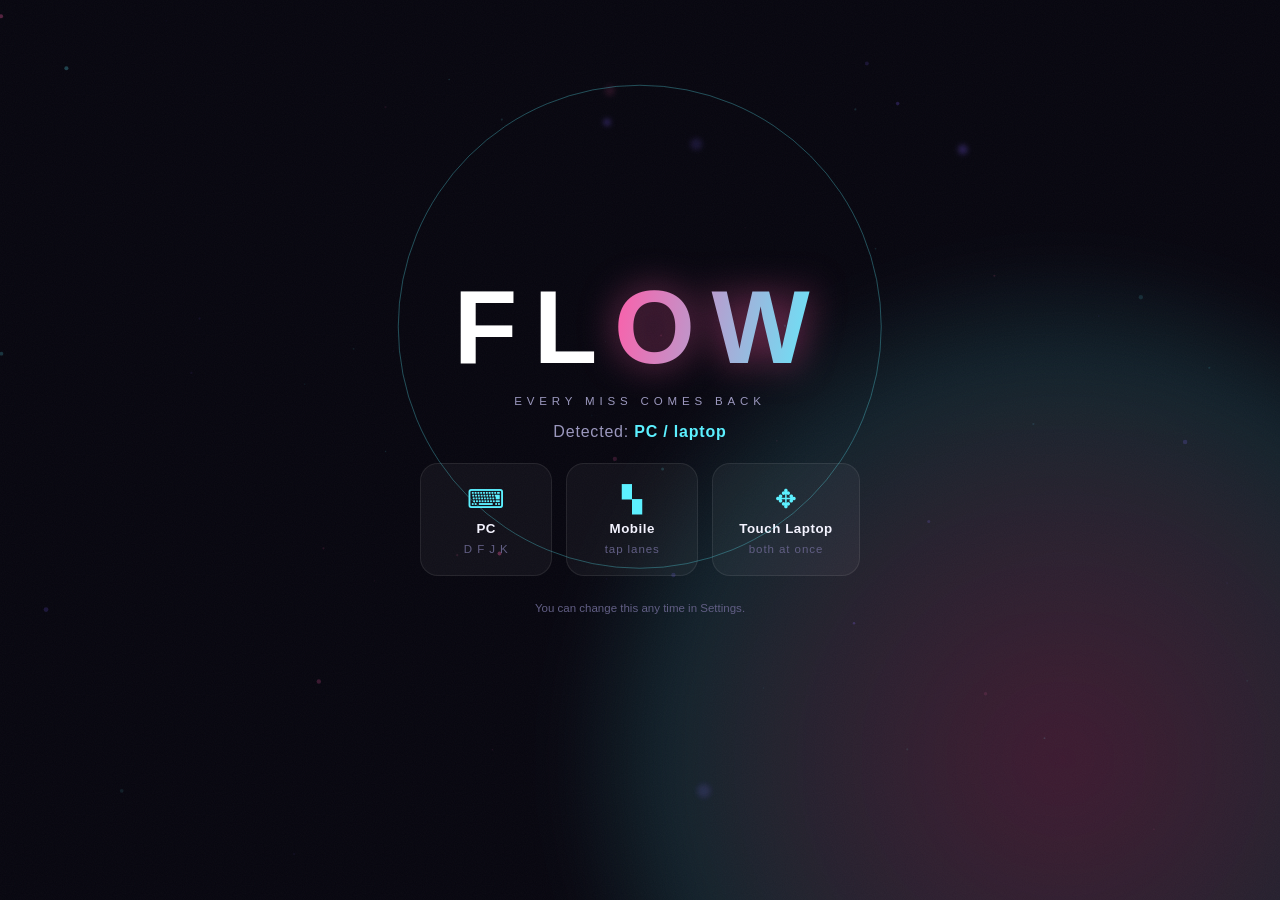
==== FLOW.html @ 6b7bfea8 "Single-file build, folder/batch import, embedded cover art Ship as one self-contained file (the actu" ====
<!doctype html>
<html lang="en">
<head>
<meta charset="UTF-8" />
<meta name="viewport" content="width=device-width, initial-scale=1, maximum-scale=1, user-scalable=no, viewport-fit=cover" />
<title>FLOW — Rhythm Reimagined</title>
<meta name="theme-color" content="#07060f" />
<style>
/* ============================================================
   FLOW — visual system
   Palette is driven by CSS vars so album art can retint the
   entire UI at runtime (see js/color.js applyPalette).
   ============================================================ */
:root{
  --bg: #07060f;
  --bg2: #0e0c1e;
  --p1: #7c5cff;   /* primary   */
  --p2: #ff5ca8;   /* secondary */
  --p3: #5cf0ff;   /* accent    */
  --text: #f4f3ff;
  --dim: #9b98be;
  --dimmer: #625f85;
  --card: rgba(255,255,255,.045);
  --line: rgba(255,255,255,.08);
  --miss: #ff5470;
  --safe-t: env(safe-area-inset-top, 0px);
  --safe-b: env(safe-area-inset-bottom, 0px);
  --safe-l: env(safe-area-inset-left, 0px);
  --safe-r: env(safe-area-inset-right, 0px);
}

*{ box-sizing:border-box; -webkit-tap-highlight-color:transparent; }
html,body{
  margin:0; height:100%; overflow:hidden; background:var(--bg); color:var(--text);
  font-family:-apple-system,BlinkMacSystemFont,"Segoe UI",Roboto,Inter,sans-serif;
  touch-action:none; user-select:none; -webkit-user-select:none;
}
button,select,input{ font-family:inherit; color:inherit; }
.hidden{ display:none !important; }

/* ---------- ambient FX layer (behind every menu screen) ---------- */
#fx-layer{ position:fixed; inset:0; z-index:0; pointer-events:none; overflow:hidden; }
#particle-canvas{ position:absolute; inset:0; width:100%; height:100%; }
.horizon-glow{
  position:absolute; right:-22vmax; bottom:-28vmax; width:78vmax; height:78vmax; border-radius:50%;
  background:radial-gradient(circle,
    color-mix(in srgb, var(--p2) 22%, transparent),
    color-mix(in srgb, var(--p3) 12%, transparent) 55%, transparent 72%);
  filter:blur(24px);
  animation:horizonBreathe 160s ease-in-out infinite alternate;
}
@keyframes horizonBreathe{
  0%{ transform:scale(1) translate(0,0); filter:blur(24px) hue-rotate(0deg); }
  100%{ transform:scale(1.12) translate(-4vmax,-3vmax); filter:blur(30px) hue-rotate(38deg); }
}
.grain{
  position:absolute; inset:0; opacity:.035; mix-blend-mode:overlay;
  background-image:url("data:image/svg+xml;utf8,<svg xmlns='http://www.w3.org/2000/svg' width='120' height='120'><filter id='n'><feTurbulence type='fractalNoise' baseFrequency='.9' numOctaves='3'/></filter><rect width='120' height='120' filter='url(%23n)'/></svg>");
}
body.in-game #fx-layer{ display:none; }

/* ---------- screens ---------- */
.screen{
  position:fixed; inset:0; display:none; flex-direction:column; z-index:1;
  padding:var(--safe-t) var(--safe-r) var(--safe-b) var(--safe-l);
}
.screen.active{ display:flex; animation:screenIn .5s cubic-bezier(.2,.9,.25,1); }
@keyframes screenIn{
  from{ opacity:0; transform:translateY(18px) scale(.985); filter:blur(6px); }
  to{ opacity:1; transform:none; filter:none; }
}

/* ---------- logo ---------- */
.logo-wrap{ position:relative; display:inline-block; }
.logo{
  font-size:clamp(3.4rem,13vw,6.5rem); margin:0; font-weight:900; letter-spacing:.16em;
  line-height:1;
}
.logo .logo-a{ color:#fff; }
.logo .logo-b{
  background:linear-gradient(100deg,var(--p2),var(--p3));
  -webkit-background-clip:text; background-clip:text; color:transparent;
  filter:drop-shadow(0 0 18px color-mix(in srgb, var(--p2) 55%, transparent));
}
.logo.tiny{ font-size:1.35rem; letter-spacing:.22em; }
.logo-pulse-ring{
  position:absolute; left:50%; top:50%; width:130%; aspect-ratio:1; translate:-50% -50%;
  border:1px solid color-mix(in srgb, var(--p3) 30%, transparent); border-radius:50%;
  animation:ringPulse 4.5s ease-out infinite;
}
@keyframes ringPulse{
  0%{ transform:scale(.55); opacity:0; }
  25%{ opacity:.55; }
  100%{ transform:scale(1.5); opacity:0; }
}

/* ---------- boot ---------- */
#screen-boot{ align-items:center; justify-content:center; text-align:center; }
.boot-content{ padding:24px; max-width:760px; }
.tagline{ color:var(--dim); letter-spacing:.42em; font-size:.72rem; text-transform:uppercase; margin-top:1rem; }
.eq-loader{ display:flex; gap:5px; justify-content:center; height:34px; align-items:flex-end; margin:2rem 0 .6rem; }
.eq-loader i{ width:4px; background:linear-gradient(180deg,var(--p3),var(--p1)); border-radius:2px; animation:eq 1s ease-in-out infinite; }
.eq-loader i:nth-child(1){ animation-delay:0s } .eq-loader i:nth-child(2){ animation-delay:.12s }
.eq-loader i:nth-child(3){ animation-delay:.24s } .eq-loader i:nth-child(4){ animation-delay:.36s }
.eq-loader i:nth-child(5){ animation-delay:.48s }
@keyframes eq{ 0%,100%{ height:8px; opacity:.5 } 50%{ height:32px; opacity:1 } }
.boot-detecting p{ color:var(--dimmer); font-size:.85rem; letter-spacing:.12em; }
.boot-guess-line{ color:var(--dim); letter-spacing:.05em; margin-bottom:1.4rem; }
.boot-guess-line strong{ color:var(--p3); }
.boot-choices{ display:flex; gap:14px; flex-wrap:wrap; justify-content:center; }
.choice-card{
  background:var(--card); border:1px solid var(--line); border-radius:18px; cursor:pointer;
  padding:20px 26px; min-width:132px; display:flex; flex-direction:column; align-items:center; gap:7px;
  transition:transform .22s cubic-bezier(.2,.9,.25,1), background .22s, box-shadow .22s, border-color .22s;
  animation:cardRise .5s backwards cubic-bezier(.2,.9,.25,1);
}
.choice-card:nth-child(2){ animation-delay:.07s } .choice-card:nth-child(3){ animation-delay:.14s }
@keyframes cardRise{ from{ opacity:0; transform:translateY(20px) } }
.choice-card:hover,.choice-card:active{
  transform:translateY(-6px); background:color-mix(in srgb, var(--p1) 16%, transparent);
  border-color:color-mix(in srgb, var(--p1) 45%, transparent);
  box-shadow:0 16px 40px color-mix(in srgb, var(--p1) 24%, transparent);
}
.choice-icon{ font-size:1.6rem; color:var(--p3); }
.choice-name{ font-weight:700; letter-spacing:.04em; }
.choice-card small{ color:var(--dimmer); font-size:.72rem; letter-spacing:.08em; }
.boot-hint{ color:var(--dimmer); font-size:.72rem; margin-top:1.6rem; }

/* ---------- menu ---------- */
#screen-menu{ overflow:hidden; }
.menu-disc{
  position:absolute; right:-12vmin; top:50%; translate:0 -50%;
  width:min(54vh,50vw); aspect-ratio:1; border-radius:50%; opacity:.14; pointer-events:none;
  background:conic-gradient(from 0deg, var(--p1), var(--p2), var(--p3), var(--p1));
  filter:blur(14px); animation:discSpin 46s linear infinite;
  mask:radial-gradient(circle, transparent 22%, #000 24%, #000 74%, transparent 76%);
  -webkit-mask:radial-gradient(circle, transparent 22%, #000 24%, #000 74%, transparent 76%);
  transition:background .9s ease;
}
.menu-disc-inner{
  position:absolute; inset:16%; border-radius:50%;
  border:1px solid rgba(255,255,255,.12);
  animation:discSpin 30s linear infinite reverse;
}
@keyframes discSpin{ to{ transform:rotate(360deg) } }
@media (max-width:720px){ .menu-disc{ opacity:.22; right:-24vmin; } }

.menu-header{ display:flex; align-items:center; justify-content:space-between; padding:18px 22px; }
.icon-btn{
  background:var(--card); border:1px solid var(--line); width:42px; height:42px; border-radius:50%;
  font-size:1rem; cursor:pointer; transition:transform .18s, background .18s;
}
.icon-btn:hover{ background:color-mix(in srgb, var(--p1) 20%, transparent); }
.icon-btn:active{ transform:scale(.9); }

.menu-body{ flex:1; display:flex; align-items:center; padding:0 22px; min-height:0; }
.mode-list{ display:flex; flex-direction:column; gap:2px; width:100%; max-width:420px; overflow-y:auto; max-height:100%; padding:6px 0; }
.mode-list::-webkit-scrollbar{ width:0 }

.mode-item{
  background:none; border:none; text-align:left; cursor:pointer; padding:9px 14px 9px 16px;
  border-radius:12px; position:relative; display:block; width:100%;
  transition:background .2s, transform .2s, padding-left .2s;
  animation:itemIn .5s backwards cubic-bezier(.2,.9,.25,1);
}
@keyframes itemIn{ from{ opacity:0; transform:translateX(-16px) } }
.mode-item::before{
  content:""; position:absolute; left:0; top:50%; translate:0 -50%; width:2px; height:0;
  background:linear-gradient(180deg,var(--p3),var(--p2)); border-radius:2px; transition:height .25s ease;
}
.mode-item .mi-name{
  display:block; font-size:1.12rem; font-weight:700; color:var(--dim); letter-spacing:.03em;
  transition:color .2s, text-shadow .2s;
}
.mode-item .mi-sub{
  display:block; font-size:.66rem; letter-spacing:.16em; color:var(--dimmer);
  text-transform:uppercase; margin-top:2px; font-variant-numeric:tabular-nums;
}
.mode-item:hover,.mode-item:focus-visible,.mode-item.focused{
  background:linear-gradient(90deg, color-mix(in srgb, var(--p1) 14%, transparent), transparent);
  padding-left:22px; outline:none;
}
.mode-item:hover::before,.mode-item.focused::before{ height:62%; }
.mode-item:hover .mi-name,.mode-item.focused .mi-name{
  color:#fff; text-shadow:0 0 20px color-mix(in srgb, var(--p2) 70%, transparent);
  animation:focusBreathe 3.4s ease-in-out infinite;
}
@keyframes focusBreathe{ 0%,100%{ opacity:1 } 50%{ opacity:.86 } }
.mode-item.group-gap{ margin-top:14px; }
.mode-item.locked{ opacity:.35; cursor:not-allowed; }
.mode-item .mi-tag{
  position:absolute; right:14px; top:50%; translate:0 -50%; font-size:.58rem; letter-spacing:.14em;
  padding:3px 8px; border-radius:20px; border:1px solid var(--line); color:var(--p3);
}

.menu-footer{ padding:0 22px 18px; display:flex; align-items:center; gap:12px; flex-wrap:wrap; }
.last-played{
  display:flex; align-items:center; gap:10px; background:var(--card); border:1px solid var(--line);
  border-radius:14px; padding:7px 10px; animation:cardRise .6s backwards;
}
.last-played img{ width:36px; height:36px; border-radius:8px; object-fit:cover; }
.lp-label{ font-size:.55rem; letter-spacing:.2em; color:var(--dimmer); }
.lp-title{ font-size:.82rem; font-weight:600; max-width:170px; overflow:hidden; text-overflow:ellipsis; white-space:nowrap; }
.lp-go{ background:none; border:none; color:var(--p3); font-size:1.1rem; cursor:pointer; padding:4px 6px; }
.badge{
  background:var(--card); border:1px solid var(--line); border-radius:20px;
  padding:5px 14px; font-size:.68rem; color:var(--dimmer); letter-spacing:.06em; margin-left:auto;
}

/* ---------- panels ---------- */
.panel-header{ display:flex; align-items:center; gap:14px; padding:20px 22px 8px; }
.panel-header h2{ margin:0; font-size:1.3rem; letter-spacing:.04em; }
.panel-desc{ margin:0 22px 14px; color:var(--dimmer); font-size:.8rem; max-width:640px; line-height:1.5; }
.back-btn{
  background:var(--card); border:1px solid var(--line); width:38px; height:38px; border-radius:50%;
  cursor:pointer; font-size:1rem; transition:transform .18s, background .18s;
}
.back-btn:hover{ background:color-mix(in srgb, var(--p1) 20%, transparent); }
.back-btn:active{ transform:scale(.9) }

.settings-list{ padding:0 22px 22px; display:flex; flex-direction:column; gap:10px; overflow-y:auto; }
.setting-row{
  display:flex; align-items:center; justify-content:space-between; gap:14px;
  background:var(--card); border:1px solid var(--line); padding:14px 16px; border-radius:14px;
}
.setting-row span{ display:flex; flex-direction:column; gap:3px; font-size:.92rem; }
.setting-row small{ color:var(--dimmer); font-size:.7rem; font-weight:400; }
.setting-row select{ background:#17152c; border:1px solid var(--line); border-radius:9px; padding:7px 10px; }
.setting-row input[type=checkbox]{ width:20px; height:20px; accent-color:var(--p1); flex-shrink:0; }
.setting-row input[type=range]{ accent-color:var(--p1); width:140px; }
.setting-row.diag{ color:var(--dimmer); font-size:.72rem; letter-spacing:.1em; justify-content:space-around; }

/* ---------- chapter / song grid ---------- */
.chapter-grid{
  flex:1; overflow-y:auto; padding:4px 22px 22px; display:grid; gap:14px;
  grid-template-columns:repeat(auto-fill,minmax(212px,1fr)); align-content:start;
}
.chapter-card{
  border-radius:18px; padding:16px; min-height:158px; cursor:pointer; position:relative; overflow:hidden;
  border:1px solid var(--line); display:flex; flex-direction:column; justify-content:flex-end;
  transition:transform .25s cubic-bezier(.2,.9,.25,1), box-shadow .25s;
  animation:cardRise .5s backwards cubic-bezier(.2,.9,.25,1); color:#fff;
}
.chapter-card::after{
  content:""; position:absolute; inset:0;
  background:linear-gradient(180deg, transparent 35%, rgba(0,0,0,.62));
}
.chapter-card > *{ position:relative; z-index:1; }
.chapter-card:hover,.chapter-card:active{ transform:translateY(-6px) scale(1.015); box-shadow:0 20px 46px rgba(0,0,0,.5); }
.chapter-card .cc-shine{
  position:absolute; inset:0; z-index:0; opacity:0;
  background:linear-gradient(115deg,transparent 40%,rgba(255,255,255,.22) 50%,transparent 60%);
  transition:opacity .3s; transform:translateX(-60%);
}
.chapter-card:hover .cc-shine{ opacity:1; animation:shine 1.1s ease forwards; }
@keyframes shine{ to{ transform:translateX(60%) } }
.cc-num{ position:absolute; top:14px; left:16px; font-size:.6rem; letter-spacing:.2em; opacity:.85; z-index:1; }
.cc-title{ font-weight:800; font-size:1.14rem; letter-spacing:.01em; }
.cc-meta{ font-size:.7rem; opacity:.85; letter-spacing:.1em; margin-top:3px; }
.cc-best{ font-size:.66rem; opacity:.9; margin-top:6px; letter-spacing:.08em; }
.cc-grade{
  position:absolute; top:12px; right:14px; z-index:1; font-weight:900; font-size:1.5rem;
  text-shadow:0 2px 14px rgba(0,0,0,.5);
}

/* ---------- narrative ---------- */
#screen-narrative{ align-items:center; justify-content:center; }
.narrative-wrap{ width:min(720px,92vw); display:flex; flex-direction:column; align-items:center; gap:22px; }
.narrative-art{ position:relative; width:150px; height:150px; animation:floatY 4s ease-in-out infinite; }
.na-core{
  position:absolute; inset:12%; border-radius:50%;
  background:radial-gradient(circle at 35% 30%, var(--p3), var(--p1) 55%, var(--p2));
  filter:blur(1px); box-shadow:0 0 60px color-mix(in srgb, var(--p1) 60%, transparent);
  animation:corePulse 3s ease-in-out infinite;
}
.na-ring{
  position:absolute; inset:0; border-radius:50%; border:1px solid color-mix(in srgb, var(--p3) 40%, transparent);
  animation:ringPulse 3.4s ease-out infinite;
}
@keyframes corePulse{ 0%,100%{ transform:scale(1) } 50%{ transform:scale(1.07) } }
@keyframes floatY{ 0%,100%{ transform:translateY(0) } 50%{ transform:translateY(-12px) } }
.narrative-box{ background:var(--card); border:1px solid var(--line); border-radius:20px; padding:24px; width:100%; backdrop-filter:blur(8px); }
.narrative-speaker{ font-weight:700; color:var(--p3); margin-bottom:8px; letter-spacing:.16em; font-size:.72rem; text-transform:uppercase; }
.narrative-text{ min-height:74px; line-height:1.65; margin:0 0 16px; font-size:1.02rem; }
.narrative-text .caret{ display:inline-block; width:2px; height:1em; background:var(--p3); vertical-align:-2px; animation:blink .8s steps(1) infinite; }
@keyframes blink{ 50%{ opacity:0 } }

/* ---------- buttons ---------- */
.primary-btn{
  background:linear-gradient(115deg,var(--p1),var(--p2)); border:none; color:#fff;
  padding:13px 24px; border-radius:13px; font-weight:700; cursor:pointer; letter-spacing:.03em;
  transition:transform .16s, box-shadow .16s, filter .16s; position:relative; overflow:hidden;
}
.primary-btn:hover{ box-shadow:0 10px 30px color-mix(in srgb, var(--p1) 40%, transparent); filter:brightness(1.08); }
.primary-btn:active{ transform:scale(.96) }
.primary-btn.small{ padding:9px 16px; font-size:.85rem }
.ghost-btn{
  background:transparent; border:1px solid var(--line); padding:13px 24px; border-radius:13px; cursor:pointer;
  transition:background .16s, transform .16s;
}
.ghost-btn:hover{ background:var(--card) }
.ghost-btn:active{ transform:scale(.96) }

/* ---------- library ---------- */
.library-toolbar{ display:flex; gap:10px; padding:0 22px 14px; }
.search-wrap{ flex:1; position:relative; display:flex; align-items:center; }
.search-icon{ position:absolute; left:14px; color:var(--dimmer); font-size:1.05rem; }
#library-search{
  width:100%; background:var(--card); border:1px solid var(--line); border-radius:13px;
  padding:12px 14px 12px 38px; font-size:.95rem; transition:border-color .2s, background .2s;
}
#library-search:focus{ outline:none; border-color:color-mix(in srgb, var(--p1) 55%, transparent); background:rgba(255,255,255,.07); }
.library-empty{ text-align:center; color:var(--dimmer); padding:36px 30px; max-width:460px; margin:0 auto; font-size:.88rem; line-height:1.6; }
.empty-art{
  width:86px; height:86px; margin:0 auto 18px; border-radius:20px;
  background:conic-gradient(from 0deg,var(--p1),var(--p2),var(--p3),var(--p1));
  animation:discSpin 20s linear infinite; opacity:.5;
  mask:radial-gradient(circle,transparent 26%,#000 28%);
  -webkit-mask:radial-gradient(circle,transparent 26%,#000 28%);
}
.streaming-link{
  background:none; border:none; color:var(--dimmer); font-size:.72rem; letter-spacing:.06em;
  text-decoration:underline; text-underline-offset:3px; cursor:pointer; padding:2px 22px 12px; text-align:left;
  align-self:flex-start;
}
.streaming-link:hover{ color:var(--p3); }
.library-list{ flex:1; overflow-y:auto; padding:0 22px 22px; display:flex; flex-direction:column; gap:9px; }
.track-row{
  display:flex; align-items:center; gap:13px; background:var(--card); border:1px solid var(--line);
  border-radius:15px; padding:10px; cursor:pointer; position:relative; overflow:hidden;
  transition:transform .18s, background .18s, border-color .18s;
  animation:itemIn .4s backwards;
}
.track-row::before{
  content:""; position:absolute; left:0; top:0; bottom:0; width:3px;
  background:var(--row-accent,var(--p1)); opacity:0; transition:opacity .2s;
}
.track-row:hover{ transform:translateX(5px); background:rgba(255,255,255,.07); }
.track-row:hover::before{ opacity:1 }
.track-art{ width:54px; height:54px; border-radius:11px; object-fit:cover; background:#1a1830; flex-shrink:0; }
.track-meta{ flex:1; min-width:0 }
.track-title{ font-weight:600; white-space:nowrap; overflow:hidden; text-overflow:ellipsis }
.track-artist{ color:var(--dim); font-size:.82rem; white-space:nowrap; overflow:hidden; text-overflow:ellipsis }
.track-tags{ display:flex; gap:5px; margin-top:3px }
.track-tag{ font-size:.58rem; letter-spacing:.1em; color:var(--dimmer); border:1px solid var(--line); border-radius:20px; padding:1px 7px }
.track-del{ background:none; border:none; color:var(--miss); font-size:1rem; cursor:pointer; padding:9px; opacity:.6 }
.track-del:hover{ opacity:1 }
.hidden-input{ display:none }

/* ---------- modal ---------- */
.modal{
  position:fixed; inset:0; background:rgba(4,3,10,.72); backdrop-filter:blur(8px);
  display:flex; align-items:center; justify-content:center; z-index:60; padding:16px;
  animation:fadeIn .25s ease;
}
@keyframes fadeIn{ from{ opacity:0 } }
.modal.hidden{ display:none }
.modal-card{
  background:var(--bg2); border:1px solid var(--line); border-radius:22px; padding:24px;
  width:min(460px,94vw); max-height:88vh; overflow-y:auto;
  animation:modalIn .32s cubic-bezier(.2,.9,.25,1);
}
@keyframes modalIn{ from{ opacity:0; transform:translateY(24px) scale(.96) } }
.modal-card h3{ margin:0 0 16px; letter-spacing:.02em }
.modal-note{ color:var(--dim); font-size:.86rem; line-height:1.6 }
.modal-list{ font-size:.83rem; color:var(--dim); line-height:1.7; padding-left:1.1em }
.modal-list b{ color:var(--p3) }
code{ background:rgba(255,255,255,.08); padding:1px 6px; border-radius:5px; font-size:.85em }
.upload-row{
  width:100%; text-align:left; background:var(--card); border:1px solid var(--line);
  padding:14px; border-radius:12px; margin-bottom:9px; cursor:pointer; display:flex; gap:11px; align-items:center;
  transition:background .18s, border-color .18s;
}
.upload-row:hover{ background:rgba(255,255,255,.07); border-color:color-mix(in srgb, var(--p1) 40%, transparent) }
.upload-row b{ font-size:1.1rem }
.upload-row span{ font-size:.88rem; overflow:hidden; text-overflow:ellipsis; white-space:nowrap }
.art-preview-wrap{ text-align:center; margin-bottom:12px }
.art-preview-wrap img{ width:110px; height:110px; object-fit:cover; border-radius:16px; box-shadow:0 12px 34px rgba(0,0,0,.5) }
.art-swatches{ display:flex; gap:6px; justify-content:center; margin-top:9px }
.art-swatches i{ width:26px; height:8px; border-radius:5px; animation:cardRise .4s backwards }
.field{ display:block; margin-bottom:11px }
.field span{ display:block; font-size:.72rem; color:var(--dimmer); margin-bottom:5px; letter-spacing:.1em; text-transform:uppercase }
.field input{ width:100%; background:var(--card); border:1px solid var(--line); padding:11px 13px; border-radius:11px }
.field input:focus{ outline:none; border-color:color-mix(in srgb, var(--p1) 55%, transparent) }
.modal-actions{ display:flex; gap:10px; justify-content:flex-end; margin-top:16px }
.modal-actions.vertical{ flex-direction:column }
.modal-actions.center{ justify-content:center }

/* ---------- game ---------- */
#screen-game{ padding:0; background:#000 }
#game-canvas{ position:absolute; inset:0; width:100%; height:100%; display:block }
#game-vignette{ position:absolute; inset:0; pointer-events:none; box-shadow:inset 0 0 190px rgba(0,0,0,.8) }
.game-flash{
  position:absolute; inset:0; pointer-events:none; opacity:0; z-index:3;
  background:radial-gradient(ellipse at 50% 96%, var(--flash-color,#fff), transparent 46%);
}
.game-flash.fire{ animation:flashFire .3s ease-out }
@keyframes flashFire{ 0%{ opacity:.28 } 100%{ opacity:0 } }

.hud-top{
  position:absolute; top:calc(var(--safe-t) + 12px); left:0; right:0; z-index:6;
  display:flex; align-items:flex-start; justify-content:space-between; padding:0 16px; pointer-events:none;
}
.hud-top .icon-btn{ pointer-events:auto }
.hud-left{ display:flex; flex-direction:column; gap:5px }
#hud-score{
  font-size:1.75rem; font-weight:800; font-variant-numeric:tabular-nums; line-height:1;
  text-shadow:0 0 22px color-mix(in srgb, var(--p1) 80%, transparent);
}
#hud-score.bump{ animation:scoreBump .22s ease-out }
@keyframes scoreBump{ 0%{ transform:scale(1.16) } 100%{ transform:scale(1) } }
.mode-chip{
  font-size:.56rem; letter-spacing:.18em; color:var(--p3); text-transform:uppercase;
  border:1px solid color-mix(in srgb, var(--p3) 35%, transparent); border-radius:20px; padding:2px 9px; align-self:flex-start;
}
.album-corner{
  display:flex; align-items:center; gap:9px; background:rgba(0,0,0,.4); border-radius:14px;
  padding:6px 11px; backdrop-filter:blur(6px); border:1px solid var(--line); pointer-events:none;
}
.album-corner img{ width:36px; height:36px; border-radius:9px; object-fit:cover }
.album-corner-text{ font-size:.7rem; line-height:1.25; max-width:130px }
#album-corner-title{ font-weight:700; white-space:nowrap; overflow:hidden; text-overflow:ellipsis }
#album-corner-artist{ color:var(--dim); white-space:nowrap; overflow:hidden; text-overflow:ellipsis }

.hud-combo-wrap{ position:absolute; left:0; right:0; top:16%; display:flex; justify-content:center; z-index:5; pointer-events:none }
.hud-combo{ text-align:center; line-height:1; --combo-scale:1 }
.hud-combo b{
  display:block; font-weight:900; font-variant-numeric:tabular-nums;
  font-size:calc(3.2rem * var(--combo-scale));
  background:linear-gradient(180deg,#fff,var(--p2)); -webkit-background-clip:text; background-clip:text; color:transparent;
  filter:drop-shadow(0 0 calc(22px * var(--combo-scale)) color-mix(in srgb, var(--p2) 70%, transparent));
  transition:font-size .35s cubic-bezier(.2,.9,.25,1);
}
.hud-combo small{ display:block; margin-top:6px; font-size:.6rem; letter-spacing:.42em; color:var(--dim) }
/* every increment punches, not just milestones */
.hud-combo.pulse b{ animation:comboPulse .2s cubic-bezier(.16,1.02,.3,1) }
@keyframes comboPulse{ 0%{ transform:scale(1.32) } 55%{ transform:scale(.95) } 100%{ transform:scale(1) } }
.hud-combo.milestone b{ animation:comboMile .75s cubic-bezier(.16,1.02,.3,1) }
@keyframes comboMile{
  0%{ transform:scale(2.1); filter:drop-shadow(0 0 70px var(--p3)) }
  40%{ transform:scale(.94) }
  100%{ transform:scale(1) }
}

.flow-rail{ position:absolute; left:16px; top:calc(var(--safe-t) + 72px); z-index:6; display:flex; flex-direction:column; gap:6px; pointer-events:none }
.flow-meter{
  width:120px; height:9px; background:rgba(255,255,255,.09); border-radius:8px; overflow:hidden;
  border:1px solid var(--line); position:relative;
}
.flow-fill{
  height:100%; width:0%; background:linear-gradient(90deg,var(--p3),var(--p2)); position:relative;
  transition:width .42s cubic-bezier(.2,.9,.25,1);   /* fills smoothly, never snaps */
}
.flow-fill::after{
  content:""; position:absolute; right:0; top:0; bottom:0; width:8px;
  background:#fff; opacity:.55; filter:blur(3px);
}
.flow-meter.near{ animation:flowNear 1.6s ease-in-out infinite }
@keyframes flowNear{ 0%,100%{ box-shadow:0 0 6px color-mix(in srgb,var(--p3) 55%,transparent) } 50%{ box-shadow:0 0 18px var(--p3) } }
.flow-meter.maxed{ animation:flowGlow .9s ease-in-out infinite }
@keyframes flowGlow{ 0%,100%{ box-shadow:0 0 16px var(--p3) } 50%{ box-shadow:0 0 34px var(--p2), 0 0 60px var(--p3) } }
.flow-label{ font-size:.52rem; letter-spacing:.34em; color:var(--dimmer) }
.echo-debt{ font-size:.6rem; letter-spacing:.16em; color:var(--miss); animation:echoWarn 1.4s ease-in-out infinite }
@keyframes echoWarn{ 0%,100%{ opacity:.6 } 50%{ opacity:1 } }
.echo-debt.bump{ animation:echoBump .42s cubic-bezier(.16,1.02,.3,1) }
@keyframes echoBump{
  0%{ transform:scale(1.7); color:#fff; text-shadow:0 0 20px var(--miss) }
  100%{ transform:scale(1); color:var(--miss) }
}

.ghost-hud{
  position:absolute; right:16px; top:calc(var(--safe-t) + 76px); z-index:6; text-align:right;
  font-size:.62rem; letter-spacing:.2em; color:rgba(255,255,255,.45); pointer-events:none;
}
.ghost-hud b{ display:block; font-size:1.05rem; letter-spacing:0; font-variant-numeric:tabular-nums }
.ghost-delta{ font-size:.7rem; letter-spacing:0; margin-top:2px }
.ghost-delta.ahead{ color:#5cff9d } .ghost-delta.behind{ color:var(--miss) }

/* lyrics — right side */
.lyrics-panel{
  position:absolute; top:0; right:0; bottom:0; width:min(320px,32vw); z-index:4;
  padding:0 20px 0 26px; overflow:hidden; display:flex; align-items:center; pointer-events:none;
  background:linear-gradient(90deg,transparent,rgba(5,4,14,.6) 34%);
  mask:linear-gradient(180deg,transparent,#000 18%,#000 82%,transparent);
  -webkit-mask:linear-gradient(180deg,transparent,#000 18%,#000 82%,transparent);
}
.lyrics-scroll{ display:flex; flex-direction:column; gap:15px; width:100%; transition:transform .45s cubic-bezier(.2,.9,.25,1) }
.lyric-line{ color:var(--dimmer); font-size:.92rem; line-height:1.42; text-align:right; opacity:.42; transition:all .35s cubic-bezier(.2,.9,.25,1); transform-origin:right center }
.lyric-line.active{
  color:#fff; opacity:1; font-weight:700; font-size:1.16rem; transform:scale(1.02);
  text-shadow:0 0 22px color-mix(in srgb, var(--p1) 75%, transparent);
}
.lyric-line.near{ opacity:.7 }

.touch-lanes{ position:absolute; left:0; right:0; bottom:0; height:30%; display:flex; z-index:7; padding-bottom:var(--safe-b) }
.touch-lane{ flex:1; position:relative; border-top:1px solid rgba(255,255,255,.05) }
.touch-lane::after{
  content:attr(data-key); position:absolute; bottom:14px; left:50%; translate:-50% 0;
  color:rgba(255,255,255,.22); font-size:.72rem; font-weight:800; letter-spacing:.1em;
}
.touch-lane::before{
  content:""; position:absolute; inset:0; opacity:0;
  background:linear-gradient(0deg, color-mix(in srgb, var(--p1) 32%, transparent), transparent 70%);
  transition:opacity .12s;
}
.touch-lane.pressed::before{ opacity:1 }

/* ---- judgement: reads instantly, tier-coded, punches hard ---- */
.judgement-pop{
  position:absolute; left:50%; top:37%; translate:-50% -50%; z-index:6;
  font-size:2.2rem; font-weight:900; letter-spacing:.2em; opacity:0; pointer-events:none;
  white-space:nowrap;
}
.judgement-pop.show{ animation:judgePop .46s cubic-bezier(.16,1.02,.3,1) }
@keyframes judgePop{
  0%{ opacity:0; transform:translate(-50%,-50%) scale(.4) }
  12%{ opacity:1; transform:translate(-50%,-50%) scale(1.35) }
  26%{ transform:translate(-50%,-50%) scale(.96) }
  38%{ opacity:1; transform:translate(-50%,-50%) scale(1) }
  100%{ opacity:0; transform:translate(-50%,-92%) scale(1.02) }
}
.j-perfect{
  background:linear-gradient(96deg,#ffd75c,#ff5ca8 60%,#ffb35c);
  -webkit-background-clip:text; background-clip:text; color:transparent;
  filter:drop-shadow(0 0 26px rgba(255,150,190,.95)) drop-shadow(0 0 46px rgba(255,215,92,.55));
}
.j-great{ color:#7cff5c; text-shadow:0 0 22px #7cff5c, 0 0 44px rgba(124,255,92,.5) }
.j-good{ color:#5aa9ff; text-shadow:0 0 22px #5aa9ff, 0 0 44px rgba(90,169,255,.45) }
.j-miss{ color:#c9c3d6; text-shadow:0 0 18px var(--miss), 0 0 36px rgba(255,84,112,.5) }
.j-echo{ color:#c08bff; text-shadow:0 0 26px #c08bff, 0 0 48px rgba(192,139,255,.5) }

/* lane-anchored judgement — pops at the tile, not just screen centre */
.judge-float{ position:absolute; inset:0; z-index:6; pointer-events:none; overflow:hidden }
.judge-float b{
  position:absolute; font-size:1rem; font-weight:900; letter-spacing:.14em; opacity:0;
  translate:-50% -50%; white-space:nowrap;
}
.judge-float b.fire{ animation:floatJudge .62s cubic-bezier(.16,1.02,.3,1) }
@keyframes floatJudge{
  0%{ opacity:0; transform:scale(.5) translateY(0) }
  14%{ opacity:1; transform:scale(1.18) translateY(-6px) }
  30%{ transform:scale(1) translateY(-14px) }
  100%{ opacity:0; transform:scale(.95) translateY(-64px) }
}

/* ---- combo streak edge wash ---- */
.combo-wash{
  position:absolute; inset:0; z-index:2; pointer-events:none; opacity:0;
  transition:opacity .5s ease;
  background:
    linear-gradient(90deg, var(--wash,#7c5cff) 0%, transparent 22%),
    linear-gradient(270deg, var(--wash,#7c5cff) 0%, transparent 22%),
    linear-gradient(0deg, var(--wash,#7c5cff) 0%, transparent 26%);
  mix-blend-mode:screen;
}
.combo-wash.surge{ animation:washSurge .8s ease-out }
@keyframes washSurge{ 0%{ filter:brightness(3) } 100%{ filter:brightness(1) } }

.event-banner{
  position:absolute; left:50%; top:61%; translate:-50% -50%; z-index:8; opacity:0; pointer-events:none;
  font-size:1.35rem; font-weight:900; letter-spacing:.32em; text-align:center; white-space:nowrap;
}
.event-banner small{ display:block; font-size:.58rem; letter-spacing:.28em; margin-top:8px; opacity:.8; font-weight:600 }
.event-banner.show{ animation:bannerIn 2.1s cubic-bezier(.2,.9,.25,1) }
@keyframes bannerIn{
  0%{ opacity:0; transform:translate(-50%,-50%) scale(.8); filter:blur(10px) }
  14%{ opacity:1; transform:translate(-50%,-50%) scale(1); filter:blur(0) }
  76%{ opacity:1 }
  100%{ opacity:0; transform:translate(-50%,-58%) scale(1.03) }
}

/* ---------- results ---------- */
#screen-results{ align-items:center; justify-content:center; overflow-y:auto }
.results-wrap{ text-align:center; width:min(430px,92vw); padding:26px 0 }
.results-sub{ font-size:.6rem; letter-spacing:.34em; color:var(--dimmer); text-transform:uppercase }
#results-title{ margin:6px 0 0; font-size:1.35rem; letter-spacing:.02em }
.results-grade-wrap{ position:relative; height:132px; display:flex; align-items:center; justify-content:center; margin:4px 0 }
.grade-burst{
  position:absolute; width:150px; height:150px; border-radius:50%;
  background:radial-gradient(circle, color-mix(in srgb, var(--p1) 45%, transparent), transparent 66%);
  animation:burst 1.2s cubic-bezier(.2,.9,.25,1);
}
@keyframes burst{ 0%{ transform:scale(.2); opacity:0 } 40%{ opacity:1 } 100%{ transform:scale(1.5); opacity:.25 } }
.results-grade{
  font-size:5.6rem; font-weight:900; line-height:1; position:relative;
  background:linear-gradient(140deg,var(--p3),var(--p2)); -webkit-background-clip:text; background-clip:text; color:transparent;
  animation:gradeIn .8s cubic-bezier(.2,.9,.25,1);
  filter:drop-shadow(0 0 30px color-mix(in srgb, var(--p2) 45%, transparent));
}
@keyframes gradeIn{ 0%{ transform:scale(.3) rotate(-14deg); opacity:0 } 60%{ transform:scale(1.12) rotate(3deg) } 100%{ transform:none; opacity:1 } }
.results-stats{ display:flex; justify-content:center; gap:26px; margin:8px 0 20px }
.results-stats > div{ animation:cardRise .5s backwards }
.results-stats > div:nth-child(2){ animation-delay:.08s } .results-stats > div:nth-child(3){ animation-delay:.16s }
.results-stats span{ display:block; font-size:1.35rem; font-weight:800; font-variant-numeric:tabular-nums }
.results-stats small{ color:var(--dimmer); font-size:.58rem; letter-spacing:.18em }
.results-breakdown{ background:var(--card); border:1px solid var(--line); border-radius:16px; padding:14px 16px; margin-bottom:14px }
.judge-row{ display:flex; align-items:center; gap:12px; padding:5px 0; font-size:.82rem }
.judge-row span:first-child{ width:56px; text-align:left; letter-spacing:.06em }
.judge-row span:last-child{ width:38px; text-align:right; font-variant-numeric:tabular-nums; color:var(--dim) }
.judge-row i{ flex:1; height:5px; border-radius:4px; background:rgba(255,255,255,.08); position:relative; overflow:hidden }
.judge-row i::after{
  content:""; position:absolute; left:0; top:0; bottom:0; width:var(--w,0%);
  background:currentColor; border-radius:4px; animation:barGrow .8s cubic-bezier(.2,.9,.25,1);
}
@keyframes barGrow{ from{ width:0 } }
.judge-row.perfect{ color:var(--p3) } .judge-row.great{ color:#7cff5c }
.judge-row.good{ color:#ffd75c } .judge-row.miss{ color:var(--miss) }
.results-extra{ color:var(--dim); font-size:.78rem; line-height:1.7; margin-bottom:16px; min-height:1em }
.results-extra b{ color:var(--p3) }

/* ---------- responsive ---------- */
@media (max-width:720px){
  .mode-list{ max-width:none }
  .lyrics-panel{
    width:100%; align-items:flex-end; padding:0 18px 34%;
    background:linear-gradient(180deg,transparent,rgba(5,4,14,.72) 62%);
  }
  .hud-combo b{ font-size:2.6rem }
  .hud-combo-wrap{ top:13% }
  .narrative-art{ width:112px; height:112px }
  .results-grade{ font-size:4.4rem }
}
@media (prefers-reduced-motion:reduce){
  *,*::before,*::after{ animation-duration:.001s !important; animation-iteration-count:1 !important; transition-duration:.001s !important }
}


/* ---------- drop zone, import progress, error surface ---------- */
.drop-overlay{
  position:fixed; inset:0; z-index:80; display:flex; align-items:center; justify-content:center;
  background:rgba(6,5,16,.82); backdrop-filter:blur(10px); pointer-events:none;
  animation:fadeIn .18s ease;
}
.drop-inner{
  border:2px dashed color-mix(in srgb, var(--p3) 55%, transparent); border-radius:24px;
  padding:48px 56px; text-align:center; background:color-mix(in srgb, var(--p1) 10%, transparent);
  animation:dropPulse 1.4s ease-in-out infinite;
}
@keyframes dropPulse{ 0%,100%{ transform:scale(1) } 50%{ transform:scale(1.02) } }
.drop-icon{ font-size:2.6rem; color:var(--p3); margin-bottom:10px; }
.drop-title{ font-size:1.15rem; font-weight:800; letter-spacing:.02em; }
.drop-sub{ color:var(--dim); font-size:.8rem; margin-top:6px; }

.import-toast{
  position:fixed; left:50%; bottom:26px; translate:-50% 0; z-index:85; width:min(360px,90vw);
  background:var(--bg2); border:1px solid var(--line); border-radius:16px; padding:14px 16px;
  box-shadow:0 18px 44px rgba(0,0,0,.55); animation:cardRise .3s cubic-bezier(.2,.9,.25,1);
}
.it-bar{ height:5px; background:rgba(255,255,255,.09); border-radius:4px; overflow:hidden; margin-bottom:9px; }
.it-bar i{ display:block; height:100%; width:0%; background:linear-gradient(90deg,var(--p3),var(--p2)); transition:width .25s ease; }
.it-text{ font-size:.78rem; color:var(--dim); white-space:nowrap; overflow:hidden; text-overflow:ellipsis; }

.error-toast{
  position:fixed; left:50%; bottom:26px; translate:-50% 0; z-index:90; width:min(440px,92vw);
  background:#2a1020; border:1px solid color-mix(in srgb, var(--miss) 50%, transparent);
  border-radius:14px; padding:13px 14px; display:flex; gap:12px; align-items:flex-start;
  box-shadow:0 18px 44px rgba(0,0,0,.6); animation:cardRise .3s cubic-bezier(.2,.9,.25,1);
}
.error-toast div{ flex:1; font-size:.8rem; line-height:1.5; color:#ffd9e2; }
.error-toast button{ background:none; border:none; color:var(--miss); cursor:pointer; font-size:.9rem; padding:2px 4px; }

/* boot fallback when WebGL is missing */
.boot-fatal{
  margin-top:1.4rem; padding:16px 18px; border-radius:14px; max-width:520px;
  background:rgba(255,84,112,.08); border:1px solid color-mix(in srgb, var(--miss) 40%, transparent);
  color:#ffd9e2; font-size:.85rem; line-height:1.6; text-align:left;
}

</style>
</head>
<body>
<!-- FLOW — single-file build. Everything (styles, game code, Three.js) is
     inlined below, so this one file is the whole game. Works offline and
     from a plain file:// double-click. Built by build.js. -->

<div id="fx-layer">
  <canvas id="particle-canvas"></canvas>
  <div class="horizon-glow"></div>
  <div class="grain"></div>
</div>

<!-- ============ BOOT / DEVICE DETECT ============ -->
<section id="screen-boot" class="screen active">
  <div class="boot-content">
    <div class="logo-wrap">
      <h1 class="logo"><span class="logo-a">FL</span><span class="logo-b">OW</span></h1>
      <div class="logo-pulse-ring"></div>
    </div>
    <p class="tagline">every miss comes back</p>

    <div id="boot-detecting" class="boot-detecting">
      <div class="eq-loader"><i></i><i></i><i></i><i></i><i></i></div>
      <p>Reading your device…</p>
    </div>

    <div id="boot-result" class="boot-result hidden">
      <p class="boot-guess-line">Detected: <strong id="boot-guess">—</strong></p>
      <div class="boot-choices">
        <button class="choice-card" data-platform="pc">
          <span class="choice-icon">⌨</span>
          <span class="choice-name">PC</span>
          <small>D F J K</small>
        </button>
        <button class="choice-card" data-platform="mobile">
          <span class="choice-icon">▚</span>
          <span class="choice-name">Mobile</span>
          <small>tap lanes</small>
        </button>
        <button class="choice-card" data-platform="touch">
          <span class="choice-icon">✥</span>
          <span class="choice-name">Touch Laptop</span>
          <small>both at once</small>
        </button>
      </div>
      <p class="boot-hint">You can change this any time in Settings.</p>
    </div>
  </div>
</section>

<!-- ============ MAIN MENU ============ -->
<section id="screen-menu" class="screen">
  <div class="menu-disc" id="menu-disc"><div class="menu-disc-inner"></div></div>

  <header class="menu-header">
    <h1 class="logo tiny"><span class="logo-a">FL</span><span class="logo-b">OW</span></h1>
    <div class="header-actions">
      <button id="btn-settings" class="icon-btn" aria-label="Settings">⚙</button>
    </div>
  </header>

  <div class="menu-body">
    <nav class="mode-list" id="mode-list"></nav>
  </div>

  <footer class="menu-footer">
    <div id="last-played" class="last-played hidden">
      <img id="last-played-art" alt="" />
      <div>
        <div class="lp-label">CONTINUE</div>
        <div id="lp-title" class="lp-title"></div>
      </div>
      <button id="lp-go" class="lp-go">▸</button>
    </div>
    <span id="menu-platform-badge" class="badge"></span>
  </footer>
</section>

<!-- ============ SETTINGS ============ -->
<section id="screen-settings" class="screen">
  <div class="panel-header">
    <button class="back-btn" data-go="screen-menu">←</button>
    <h2>Settings</h2>
  </div>
  <div class="settings-list">
    <label class="setting-row">
      <span>Graphics quality<small>Auto watches your framerate and adapts</small></span>
      <select id="opt-quality">
        <option value="auto">Auto</option>
        <option value="low">Low — old laptops</option>
        <option value="medium">Medium</option>
        <option value="high">High</option>
      </select>
    </label>
    <label class="setting-row">
      <span>Control scheme</span>
      <select id="opt-platform">
        <option value="pc">PC / Keyboard</option>
        <option value="mobile">Mobile / Touch</option>
        <option value="touch">Touch Laptop</option>
      </select>
    </label>
    <label class="setting-row">
      <span>Screen shake</span>
      <input type="checkbox" id="opt-shake" checked />
    </label>
    <label class="setting-row">
      <span>Particles</span>
      <input type="checkbox" id="opt-particles" checked />
    </label>
    <label class="setting-row">
      <span>Note trails</span>
      <input type="checkbox" id="opt-trails" checked />
    </label>
    <label class="setting-row">
      <span>Echo Debt<small>Missed notes return later in the song</small></span>
      <input type="checkbox" id="opt-echo" checked />
    </label>
    <label class="setting-row">
      <span>Audio offset<small id="offset-val">0 ms</small></span>
      <input type="range" id="opt-offset" min="-200" max="200" step="5" value="0" />
    </label>
    <div class="setting-row diag">
      <span id="fps-readout">FPS —</span>
      <span id="tier-readout">tier —</span>
    </div>
  </div>
</section>

<!-- ============ SONG / CHAPTER SELECT ============ -->
<section id="screen-select" class="screen">
  <div class="panel-header">
    <button class="back-btn" data-go="screen-menu">←</button>
    <h2 id="select-title">Story Mode</h2>
  </div>
  <p id="select-desc" class="panel-desc"></p>
  <div id="select-grid" class="chapter-grid"></div>
</section>

<!-- ============ NARRATIVE ============ -->
<section id="screen-narrative" class="screen">
  <div class="narrative-wrap">
    <div id="narrative-art" class="narrative-art"><div class="na-ring"></div><div class="na-core"></div></div>
    <div class="narrative-box">
      <div id="narrative-speaker" class="narrative-speaker"></div>
      <p id="narrative-text" class="narrative-text"></p>
      <button id="narrative-continue" class="primary-btn">Continue ▸</button>
    </div>
  </div>
</section>

<!-- ============ YOUR MUSIC ============ -->
<section id="screen-library" class="screen">
  <div class="panel-header">
    <button class="back-btn" data-go="screen-menu">←</button>
    <h2>Your Music</h2>
  </div>
  <div class="library-toolbar">
    <div class="search-wrap">
      <span class="search-icon">⌕</span>
      <input id="library-search" type="search" placeholder="Search artist or title…" autocomplete="off" />
    </div>
    <button id="btn-add-folder" class="ghost-btn small">Folder</button>
    <button id="btn-add-track" class="primary-btn small">＋ Add</button>
  </div>
  <div id="library-empty" class="library-empty">
    <div class="empty-art"></div>
    <p>Drag in songs — or a whole folder — and Flow reads each file's own title, artist and cover art, builds a chart from its waveform, and paints the stage with the cover's colours.<br><br>MP3 · M4A · FLAC · OGG · WAV</p>
  </div>
  <button id="btn-streaming" class="streaming-link">Why can't I connect Spotify or Apple Music?</button>
  <div id="library-list" class="library-list"></div>

  <input type="file" id="file-batch" accept="audio/*,image/*,.lrc,.txt,.mp3,.m4a,.flac,.ogg,.opus,.wav" multiple class="hidden-input" />
  <input type="file" id="file-folder" webkitdirectory directory multiple class="hidden-input" />
</section>

<div id="drop-overlay" class="drop-overlay hidden">
  <div class="drop-inner">
    <div class="drop-icon">♪</div>
    <div class="drop-title">Drop songs or a whole folder</div>
    <div class="drop-sub">Cover art and titles are read from the files themselves</div>
  </div>
</div>

<div id="import-toast" class="import-toast hidden">
  <div class="it-bar"><i id="it-fill"></i></div>
  <div id="it-text" class="it-text">Importing…</div>
</div>

<div id="error-toast" class="error-toast hidden">
  <div id="error-text"></div>
  <button id="error-close">✕</button>
</div>

<!-- ============ STREAMING MODAL ============ -->
<div id="modal-connect" class="modal hidden">
  <div class="modal-card">
    <h3>Spotify / Apple Music</h3>
    <p class="modal-note">
      Full-track playback from either service needs a registered developer app,
      OAuth secrets held on a server, and a paid account — none of which can be
      shipped safely inside a downloadable client. The workaround other sites use
      is searching by song name, which is exactly the "random artist, same title"
      mess you didn't want.
    </p>
    <ul class="modal-list">
      <li><b>Working path:</b> <strong>Your Music</strong> imports any file you own. Exact song, exact cover, works offline.</li>
      <li><b>If you host a backend:</b> add your credentials in <code>js/streaming-config.js</code> and set <code>ENABLED = true</code> — the hooks are already wired in <code>js/streaming.js</code>.</li>
    </ul>
    <div class="modal-actions"><button id="connect-close" class="primary-btn">Got it</button></div>
  </div>
</div>

<!-- ============ GAME ============ -->
<section id="screen-game" class="screen">
  <canvas id="game-canvas"></canvas>
  <div id="game-flash" class="game-flash"></div>
  <div id="game-vignette"></div>

  <div class="hud-top">
    <div class="hud-left">
      <div id="hud-score">0</div>
      <div id="hud-mode-chip" class="mode-chip"></div>
    </div>
    <div id="album-corner" class="album-corner hidden">
      <img id="album-corner-img" alt="" />
      <div class="album-corner-text">
        <div id="album-corner-title"></div>
        <div id="album-corner-artist"></div>
      </div>
    </div>
    <button id="btn-pause" class="icon-btn">❚❚</button>
  </div>

  <div class="hud-combo-wrap">
    <div id="hud-combo" class="hud-combo hidden"><b id="combo-num">0</b><small>COMBO</small></div>
  </div>

  <div class="flow-rail">
    <div id="flow-meter" class="flow-meter"><div id="flow-fill" class="flow-fill"></div></div>
    <div class="flow-label">FLOW</div>
    <div id="echo-debt" class="echo-debt hidden">ECHO ×<b id="echo-count">0</b></div>
  </div>

  <div id="ghost-hud" class="ghost-hud hidden">
    <span>GHOST</span><b id="ghost-score">0</b>
    <div id="ghost-delta" class="ghost-delta"></div>
  </div>

  <div id="lyrics-panel" class="lyrics-panel hidden">
    <div class="lyrics-fade-top"></div>
    <div id="lyrics-scroll" class="lyrics-scroll"></div>
    <div class="lyrics-fade-bottom"></div>
  </div>

  <div id="touch-lanes" class="touch-lanes hidden"></div>

  <div id="combo-wash" class="combo-wash"></div>
  <div id="judge-float" class="judge-float"></div>
  <div id="judgement-pop" class="judgement-pop"></div>
  <div id="event-banner" class="event-banner"></div>

  <div id="pause-overlay" class="modal hidden">
    <div class="modal-card">
      <h3>Paused</h3>
      <div class="modal-actions vertical">
        <button id="btn-resume" class="primary-btn">Resume</button>
        <button id="btn-restart" class="ghost-btn">Restart</button>
        <button id="btn-quit" class="ghost-btn">Quit</button>
      </div>
    </div>
  </div>
</section>

<!-- ============ RESULTS ============ -->
<section id="screen-results" class="screen">
  <div class="results-wrap">
    <div id="results-sub" class="results-sub"></div>
    <h2 id="results-title">Complete</h2>
    <div class="results-grade-wrap">
      <div class="grade-burst"></div>
      <div class="results-grade" id="results-grade">S</div>
    </div>
    <div class="results-stats">
      <div><span id="stat-score">0</span><small>SCORE</small></div>
      <div><span id="stat-combo">0</span><small>MAX COMBO</small></div>
      <div><span id="stat-accuracy">0%</span><small>ACCURACY</small></div>
    </div>
    <div class="results-breakdown">
      <div class="judge-row perfect"><span>Perfect</span><i id="bar-perfect"></i><span id="j-perfect">0</span></div>
      <div class="judge-row great"><span>Great</span><i id="bar-great"></i><span id="j-great">0</span></div>
      <div class="judge-row good"><span>Good</span><i id="bar-good"></i><span id="j-good">0</span></div>
      <div class="judge-row miss"><span>Miss</span><i id="bar-miss"></i><span id="j-miss">0</span></div>
    </div>
    <div id="results-extra" class="results-extra"></div>
    <div class="modal-actions center">
      <button id="results-retry" class="ghost-btn">Retry</button>
      <button id="results-continue" class="primary-btn">Continue</button>
    </div>
  </div>
</section>

<script>
/* ===== js/vendor/three.min.js ===== */
console.warn('Scripts "build/three.js" and "build/three.min.js" are deprecated with r150+, and will be removed with r160. Please use ES Modules or alternatives: https://threejs.org/docs/index.html#manual/en/introduction/Installation'),
/**
 * @license
 * Copyright 2010-2023 Three.js Authors
 * SPDX-License-Identifier: MIT
 */
function(t,e){"object"==typeof exports&&"undefined"!=typeof module?e(exports):"function"==typeof define&&define.amd?define(["exports"],e):e((t="undefined"!=typeof globalThis?globalThis:t||self).THREE={})}(this,(function(t){"use strict";const e="160",n=1,i=2,r=3,s=0,a=1,o=100,l=204,c=205,h=0,u=1,d=2,p=0,m=1,f=2,g=3,_=4,v=5,x=6,y="attached",M="detached",S=300,b=301,T=302,E=303,w=304,A=306,R=1e3,C=1001,L=1002,P=1003,I=1004,U=1005,D=1006,N=1007,O=1008,F=1009,B=1012,z=1013,G=1014,H=1015,V=1016,k=1017,W=1018,X=1020,j=1023,q=1026,Y=1027,Z=1029,J=1031,K=1033,$=33776,Q=33777,tt=33778,et=33779,nt=35840,it=35841,rt=35842,st=35843,at=36196,ot=37492,lt=37496,ct=37808,ht=37809,ut=37810,dt=37811,pt=37812,mt=37813,ft=37814,gt=37815,_t=37816,vt=37817,xt=37818,yt=37819,Mt=37820,St=37821,bt=36492,Tt=36494,Et=36495,wt=36284,At=36285,Rt=36286,Ct=2300,Lt=2301,Pt=2302,It=2400,Ut=2401,Dt=2402,Nt=2500,Ot=2501,Ft=3e3,Bt=3001,zt="",Gt="srgb",Ht="srgb-linear",Vt="display-p3",kt="display-p3-linear",Wt="linear",Xt="srgb",jt="rec709",qt="p3",Yt=7680,Zt=35044,Jt="300 es",Kt=1035,$t=2e3,Qt=2001;class te{addEventListener(t,e){void 0===this._listeners&&(this._listeners={});const n=this._listeners;void 0===n[t]&&(n[t]=[]),-1===n[t].indexOf(e)&&n[t].push(e)}hasEventListener(t,e){if(void 0===this._listeners)return!1;const n=this._listeners;return void 0!==n[t]&&-1!==n[t].indexOf(e)}removeEventListener(t,e){if(void 0===this._listeners)return;const n=this._listeners[t];if(void 0!==n){const t=n.indexOf(e);-1!==t&&n.splice(t,1)}}dispatchEvent(t){if(void 0===this._listeners)return;const e=this._listeners[t.type];if(void 0!==e){t.target=this;const n=e.slice(0);for(let e=0,i=n.length;e<i;e++)n[e].call(this,t);t.target=null}}}const ee=["00","01","02","03","04","05","06","07","08","09","0a","0b","0c","0d","0e","0f","10","11","12","13","14","15","16","17","18","19","1a","1b","1c","1d","1e","1f","20","21","22","23","24","25","26","27","28","29","2a","2b","2c","2d","2e","2f","30","31","32","33","34","35","36","37","38","39","3a","3b","3c","3d","3e","3f","40","41","42","43","44","45","46","47","48","49","4a","4b","4c","4d","4e","4f","50","51","52","53","54","55","56","57","58","59","5a","5b","5c","5d","5e","5f","60","61","62","63","64","65","66","67","68","69","6a","6b","6c","6d","6e","6f","70","71","72","73","74","75","76","77","78","79","7a","7b","7c","7d","7e","7f","80","81","82","83","84","85","86","87","88","89","8a","8b","8c","8d","8e","8f","90","91","92","93","94","95","96","97","98","99","9a","9b","9c","9d","9e","9f","a0","a1","a2","a3","a4","a5","a6","a7","a8","a9","aa","ab","ac","ad","ae","af","b0","b1","b2","b3","b4","b5","b6","b7","b8","b9","ba","bb","bc","bd","be","bf","c0","c1","c2","c3","c4","c5","c6","c7","c8","c9","ca","cb","cc","cd","ce","cf","d0","d1","d2","d3","d4","d5","d6","d7","d8","d9","da","db","dc","dd","de","df","e0","e1","e2","e3","e4","e5","e6","e7","e8","e9","ea","eb","ec","ed","ee","ef","f0","f1","f2","f3","f4","f5","f6","f7","f8","f9","fa","fb","fc","fd","fe","ff"];let ne=1234567;const ie=Math.PI/180,re=180/Math.PI;function se(){const t=4294967295*Math.random()|0,e=4294967295*Math.random()|0,n=4294967295*Math.random()|0,i=4294967295*Math.random()|0;return(ee[255&t]+ee[t>>8&255]+ee[t>>16&255]+ee[t>>24&255]+"-"+ee[255&e]+ee[e>>8&255]+"-"+ee[e>>16&15|64]+ee[e>>24&255]+"-"+ee[63&n|128]+ee[n>>8&255]+"-"+ee[n>>16&255]+ee[n>>24&255]+ee[255&i]+ee[i>>8&255]+ee[i>>16&255]+ee[i>>24&255]).toLowerCase()}function ae(t,e,n){return Math.max(e,Math.min(n,t))}function oe(t,e){return(t%e+e)%e}function le(t,e,n){return(1-n)*t+n*e}function ce(t){return 0==(t&t-1)&&0!==t}function he(t){return Math.pow(2,Math.floor(Math.log(t)/Math.LN2))}function ue(t,e){switch(e.constructor){case Float32Array:return t;case Uint32Array:return t/4294967295;case Uint16Array:return t/65535;case Uint8Array:return t/255;case Int32Array:return Math.max(t/2147483647,-1);case Int16Array:return Math.max(t/32767,-1);case Int8Array:return Math.max(t/127,-1);default:throw new Error("Invalid component type.")}}function de(t,e){switch(e.constructor){case Float32Array:return t;case Uint32Array:return Math.round(4294967295*t);case Uint16Array:return Math.round(65535*t);case Uint8Array:return Math.round(255*t);case Int32Array:return Math.round(2147483647*t);case Int16Array:return Math.round(32767*t);case Int8Array:return Math.round(127*t);default:throw new Error("Invalid component type.")}}const pe={DEG2RAD:ie,RAD2DEG:re,generateUUID:se,clamp:ae,euclideanModulo:oe,mapLinear:function(t,e,n,i,r){return i+(t-e)*(r-i)/(n-e)},inverseLerp:function(t,e,n){return t!==e?(n-t)/(e-t):0},lerp:le,damp:function(t,e,n,i){return le(t,e,1-Math.exp(-n*i))},pingpong:function(t,e=1){return e-Math.abs(oe(t,2*e)-e)},smoothstep:function(t,e,n){return t<=e?0:t>=n?1:(t=(t-e)/(n-e))*t*(3-2*t)},smootherstep:function(t,e,n){return t<=e?0:t>=n?1:(t=(t-e)/(n-e))*t*t*(t*(6*t-15)+10)},randInt:function(t,e){return t+Math.floor(Math.random()*(e-t+1))},randFloat:function(t,e){return t+Math.random()*(e-t)},randFloatSpread:function(t){return t*(.5-Math.random())},seededRandom:function(t){void 0!==t&&(ne=t);let e=ne+=1831565813;return e=Math.imul(e^e>>>15,1|e),e^=e+Math.imul(e^e>>>7,61|e),((e^e>>>14)>>>0)/4294967296},degToRad:function(t){return t*ie},radToDeg:function(t){return t*re},isPowerOfTwo:ce,ceilPowerOfTwo:function(t){return Math.pow(2,Math.ceil(Math.log(t)/Math.LN2))},floorPowerOfTwo:he,setQuaternionFromProperEuler:function(t,e,n,i,r){const s=Math.cos,a=Math.sin,o=s(n/2),l=a(n/2),c=s((e+i)/2),h=a((e+i)/2),u=s((e-i)/2),d=a((e-i)/2),p=s((i-e)/2),m=a((i-e)/2);switch(r){case"XYX":t.set(o*h,l*u,l*d,o*c);break;case"YZY":t.set(l*d,o*h,l*u,o*c);break;case"ZXZ":t.set(l*u,l*d,o*h,o*c);break;case"XZX":t.set(o*h,l*m,l*p,o*c);break;case"YXY":t.set(l*p,o*h,l*m,o*c);break;case"ZYZ":t.set(l*m,l*p,o*h,o*c);break;default:console.warn("THREE.MathUtils: .setQuaternionFromProperEuler() encountered an unknown order: "+r)}},normalize:de,denormalize:ue};class me{constructor(t=0,e=0){me.prototype.isVector2=!0,this.x=t,this.y=e}get width(){return this.x}set width(t){this.x=t}get height(){return this.y}set height(t){this.y=t}set(t,e){return this.x=t,this.y=e,this}setScalar(t){return this.x=t,this.y=t,this}setX(t){return this.x=t,this}setY(t){return this.y=t,this}setComponent(t,e){switch(t){case 0:this.x=e;break;case 1:this.y=e;break;default:throw new Error("index is out of range: "+t)}return this}getComponent(t){switch(t){case 0:return this.x;case 1:return this.y;default:throw new Error("index is out of range: "+t)}}clone(){return new this.constructor(this.x,this.y)}copy(t){return this.x=t.x,this.y=t.y,this}add(t){return this.x+=t.x,this.y+=t.y,this}addScalar(t){return this.x+=t,this.y+=t,this}addVectors(t,e){return this.x=t.x+e.x,this.y=t.y+e.y,this}addScaledVector(t,e){return this.x+=t.x*e,this.y+=t.y*e,this}sub(t){return this.x-=t.x,this.y-=t.y,this}subScalar(t){return this.x-=t,this.y-=t,this}subVectors(t,e){return this.x=t.x-e.x,this.y=t.y-e.y,this}multiply(t){return this.x*=t.x,this.y*=t.y,this}multiplyScalar(t){return this.x*=t,this.y*=t,this}divide(t){return this.x/=t.x,this.y/=t.y,this}divideScalar(t){return this.multiplyScalar(1/t)}applyMatrix3(t){const e=this.x,n=this.y,i=t.elements;return this.x=i[0]*e+i[3]*n+i[6],this.y=i[1]*e+i[4]*n+i[7],this}min(t){return this.x=Math.min(this.x,t.x),this.y=Math.min(this.y,t.y),this}max(t){return this.x=Math.max(this.x,t.x),this.y=Math.max(this.y,t.y),this}clamp(t,e){return this.x=Math.max(t.x,Math.min(e.x,this.x)),this.y=Math.max(t.y,Math.min(e.y,this.y)),this}clampScalar(t,e){return this.x=Math.max(t,Math.min(e,this.x)),this.y=Math.max(t,Math.min(e,this.y)),this}clampLength(t,e){const n=this.length();return this.divideScalar(n||1).multiplyScalar(Math.max(t,Math.min(e,n)))}floor(){return this.x=Math.floor(this.x),this.y=Math.floor(this.y),this}ceil(){return this.x=Math.ceil(this.x),this.y=Math.ceil(this.y),this}round(){return this.x=Math.round(this.x),this.y=Math.round(this.y),this}roundToZero(){return this.x=Math.trunc(this.x),this.y=Math.trunc(this.y),this}negate(){return this.x=-this.x,this.y=-this.y,this}dot(t){return this.x*t.x+this.y*t.y}cross(t){return this.x*t.y-this.y*t.x}lengthSq(){return this.x*this.x+this.y*this.y}length(){return Math.sqrt(this.x*this.x+this.y*this.y)}manhattanLength(){return Math.abs(this.x)+Math.abs(this.y)}normalize(){return this.divideScalar(this.length()||1)}angle(){return Math.atan2(-this.y,-this.x)+Math.PI}angleTo(t){const e=Math.sqrt(this.lengthSq()*t.lengthSq());if(0===e)return Math.PI/2;const n=this.dot(t)/e;return Math.acos(ae(n,-1,1))}distanceTo(t){return Math.sqrt(this.distanceToSquared(t))}distanceToSquared(t){const e=this.x-t.x,n=this.y-t.y;return e*e+n*n}manhattanDistanceTo(t){return Math.abs(this.x-t.x)+Math.abs(this.y-t.y)}setLength(t){return this.normalize().multiplyScalar(t)}lerp(t,e){return this.x+=(t.x-this.x)*e,this.y+=(t.y-this.y)*e,this}lerpVectors(t,e,n){return this.x=t.x+(e.x-t.x)*n,this.y=t.y+(e.y-t.y)*n,this}equals(t){return t.x===this.x&&t.y===this.y}fromArray(t,e=0){return this.x=t[e],this.y=t[e+1],this}toArray(t=[],e=0){return t[e]=this.x,t[e+1]=this.y,t}fromBufferAttribute(t,e){return this.x=t.getX(e),this.y=t.getY(e),this}rotateAround(t,e){const n=Math.cos(e),i=Math.sin(e),r=this.x-t.x,s=this.y-t.y;return this.x=r*n-s*i+t.x,this.y=r*i+s*n+t.y,this}random(){return this.x=Math.random(),this.y=Math.random(),this}*[Symbol.iterator](){yield this.x,yield this.y}}class fe{constructor(t,e,n,i,r,s,a,o,l){fe.prototype.isMatrix3=!0,this.elements=[1,0,0,0,1,0,0,0,1],void 0!==t&&this.set(t,e,n,i,r,s,a,o,l)}set(t,e,n,i,r,s,a,o,l){const c=this.elements;return c[0]=t,c[1]=i,c[2]=a,c[3]=e,c[4]=r,c[5]=o,c[6]=n,c[7]=s,c[8]=l,this}identity(){return this.set(1,0,0,0,1,0,0,0,1),this}copy(t){const e=this.elements,n=t.elements;return e[0]=n[0],e[1]=n[1],e[2]=n[2],e[3]=n[3],e[4]=n[4],e[5]=n[5],e[6]=n[6],e[7]=n[7],e[8]=n[8],this}extractBasis(t,e,n){return t.setFromMatrix3Column(this,0),e.setFromMatrix3Column(this,1),n.setFromMatrix3Column(this,2),this}setFromMatrix4(t){const e=t.elements;return this.set(e[0],e[4],e[8],e[1],e[5],e[9],e[2],e[6],e[10]),this}multiply(t){return this.multiplyMatrices(this,t)}premultiply(t){return this.multiplyMatrices(t,this)}multiplyMatrices(t,e){const n=t.elements,i=e.elements,r=this.elements,s=n[0],a=n[3],o=n[6],l=n[1],c=n[4],h=n[7],u=n[2],d=n[5],p=n[8],m=i[0],f=i[3],g=i[6],_=i[1],v=i[4],x=i[7],y=i[2],M=i[5],S=i[8];return r[0]=s*m+a*_+o*y,r[3]=s*f+a*v+o*M,r[6]=s*g+a*x+o*S,r[1]=l*m+c*_+h*y,r[4]=l*f+c*v+h*M,r[7]=l*g+c*x+h*S,r[2]=u*m+d*_+p*y,r[5]=u*f+d*v+p*M,r[8]=u*g+d*x+p*S,this}multiplyScalar(t){const e=this.elements;return e[0]*=t,e[3]*=t,e[6]*=t,e[1]*=t,e[4]*=t,e[7]*=t,e[2]*=t,e[5]*=t,e[8]*=t,this}determinant(){const t=this.elements,e=t[0],n=t[1],i=t[2],r=t[3],s=t[4],a=t[5],o=t[6],l=t[7],c=t[8];return e*s*c-e*a*l-n*r*c+n*a*o+i*r*l-i*s*o}invert(){const t=this.elements,e=t[0],n=t[1],i=t[2],r=t[3],s=t[4],a=t[5],o=t[6],l=t[7],c=t[8],h=c*s-a*l,u=a*o-c*r,d=l*r-s*o,p=e*h+n*u+i*d;if(0===p)return this.set(0,0,0,0,0,0,0,0,0);const m=1/p;return t[0]=h*m,t[1]=(i*l-c*n)*m,t[2]=(a*n-i*s)*m,t[3]=u*m,t[4]=(c*e-i*o)*m,t[5]=(i*r-a*e)*m,t[6]=d*m,t[7]=(n*o-l*e)*m,t[8]=(s*e-n*r)*m,this}transpose(){let t;const e=this.elements;return t=e[1],e[1]=e[3],e[3]=t,t=e[2],e[2]=e[6],e[6]=t,t=e[5],e[5]=e[7],e[7]=t,this}getNormalMatrix(t){return this.setFromMatrix4(t).invert().transpose()}transposeIntoArray(t){const e=this.elements;return t[0]=e[0],t[1]=e[3],t[2]=e[6],t[3]=e[1],t[4]=e[4],t[5]=e[7],t[6]=e[2],t[7]=e[5],t[8]=e[8],this}setUvTransform(t,e,n,i,r,s,a){const o=Math.cos(r),l=Math.sin(r);return this.set(n*o,n*l,-n*(o*s+l*a)+s+t,-i*l,i*o,-i*(-l*s+o*a)+a+e,0,0,1),this}scale(t,e){return this.premultiply(ge.makeScale(t,e)),this}rotate(t){return this.premultiply(ge.makeRotation(-t)),this}translate(t,e){return this.premultiply(ge.makeTranslation(t,e)),this}makeTranslation(t,e){return t.isVector2?this.set(1,0,t.x,0,1,t.y,0,0,1):this.set(1,0,t,0,1,e,0,0,1),this}makeRotation(t){const e=Math.cos(t),n=Math.sin(t);return this.set(e,-n,0,n,e,0,0,0,1),this}makeScale(t,e){return this.set(t,0,0,0,e,0,0,0,1),this}equals(t){const e=this.elements,n=t.elements;for(let t=0;t<9;t++)if(e[t]!==n[t])return!1;return!0}fromArray(t,e=0){for(let n=0;n<9;n++)this.elements[n]=t[n+e];return this}toArray(t=[],e=0){const n=this.elements;return t[e]=n[0],t[e+1]=n[1],t[e+2]=n[2],t[e+3]=n[3],t[e+4]=n[4],t[e+5]=n[5],t[e+6]=n[6],t[e+7]=n[7],t[e+8]=n[8],t}clone(){return(new this.constructor).fromArray(this.elements)}}const ge=new fe;function _e(t){for(let e=t.length-1;e>=0;--e)if(t[e]>=65535)return!0;return!1}const ve={Int8Array:Int8Array,Uint8Array:Uint8Array,Uint8ClampedArray:Uint8ClampedArray,Int16Array:Int16Array,Uint16Array:Uint16Array,Int32Array:Int32Array,Uint32Array:Uint32Array,Float32Array:Float32Array,Float64Array:Float64Array};function xe(t,e){return new ve[t](e)}function ye(t){return document.createElementNS("http://www.w3.org/1999/xhtml",t)}function Me(){const t=ye("canvas");return t.style.display="block",t}const Se={};function be(t){t in Se||(Se[t]=!0,console.warn(t))}const Te=(new fe).set(.8224621,.177538,0,.0331941,.9668058,0,.0170827,.0723974,.9105199),Ee=(new fe).set(1.2249401,-.2249404,0,-.0420569,1.0420571,0,-.0196376,-.0786361,1.0982735),we={[Ht]:{transfer:Wt,primaries:jt,toReference:t=>t,fromReference:t=>t},[Gt]:{transfer:Xt,primaries:jt,toReference:t=>t.convertSRGBToLinear(),fromReference:t=>t.convertLinearToSRGB()},[kt]:{transfer:Wt,primaries:qt,toReference:t=>t.applyMatrix3(Ee),fromReference:t=>t.applyMatrix3(Te)},[Vt]:{transfer:Xt,primaries:qt,toReference:t=>t.convertSRGBToLinear().applyMatrix3(Ee),fromReference:t=>t.applyMatrix3(Te).convertLinearToSRGB()}},Ae=new Set([Ht,kt]),Re={enabled:!0,_workingColorSpace:Ht,get workingColorSpace(){return this._workingColorSpace},set workingColorSpace(t){if(!Ae.has(t))throw new Error(`Unsupported working color space, "${t}".`);this._workingColorSpace=t},convert:function(t,e,n){if(!1===this.enabled||e===n||!e||!n)return t;const i=we[e].toReference;return(0,we[n].fromReference)(i(t))},fromWorkingColorSpace:function(t,e){return this.convert(t,this._workingColorSpace,e)},toWorkingColorSpace:function(t,e){return this.convert(t,e,this._workingColorSpace)},getPrimaries:function(t){return we[t].primaries},getTransfer:function(t){return t===zt?Wt:we[t].transfer}};function Ce(t){return t<.04045?.0773993808*t:Math.pow(.9478672986*t+.0521327014,2.4)}function Le(t){return t<.0031308?12.92*t:1.055*Math.pow(t,.41666)-.055}let Pe;class Ie{static getDataURL(t){if(/^data:/i.test(t.src))return t.src;if("undefined"==typeof HTMLCanvasElement)return t.src;let e;if(t instanceof HTMLCanvasElement)e=t;else{void 0===Pe&&(Pe=ye("canvas")),Pe.width=t.width,Pe.height=t.height;const n=Pe.getContext("2d");t instanceof ImageData?n.putImageData(t,0,0):n.drawImage(t,0,0,t.width,t.height),e=Pe}return e.width>2048||e.height>2048?(console.warn("THREE.ImageUtils.getDataURL: Image converted to jpg for performance reasons",t),e.toDataURL("image/jpeg",.6)):e.toDataURL("image/png")}static sRGBToLinear(t){if("undefined"!=typeof HTMLImageElement&&t instanceof HTMLImageElement||"undefined"!=typeof HTMLCanvasElement&&t instanceof HTMLCanvasElement||"undefined"!=typeof ImageBitmap&&t instanceof ImageBitmap){const e=ye("canvas");e.width=t.width,e.height=t.height;const n=e.getContext("2d");n.drawImage(t,0,0,t.width,t.height);const i=n.getImageData(0,0,t.width,t.height),r=i.data;for(let t=0;t<r.length;t++)r[t]=255*Ce(r[t]/255);return n.putImageData(i,0,0),e}if(t.data){const e=t.data.slice(0);for(let t=0;t<e.length;t++)e instanceof Uint8Array||e instanceof Uint8ClampedArray?e[t]=Math.floor(255*Ce(e[t]/255)):e[t]=Ce(e[t]);return{data:e,width:t.width,height:t.height}}return console.warn("THREE.ImageUtils.sRGBToLinear(): Unsupported image type. No color space conversion applied."),t}}let Ue=0;class De{constructor(t=null){this.isSource=!0,Object.defineProperty(this,"id",{value:Ue++}),this.uuid=se(),this.data=t,this.version=0}set needsUpdate(t){!0===t&&this.version++}toJSON(t){const e=void 0===t||"string"==typeof t;if(!e&&void 0!==t.images[this.uuid])return t.images[this.uuid];const n={uuid:this.uuid,url:""},i=this.data;if(null!==i){let t;if(Array.isArray(i)){t=[];for(let e=0,n=i.length;e<n;e++)i[e].isDataTexture?t.push(Ne(i[e].image)):t.push(Ne(i[e]))}else t=Ne(i);n.url=t}return e||(t.images[this.uuid]=n),n}}function Ne(t){return"undefined"!=typeof HTMLImageElement&&t instanceof HTMLImageElement||"undefined"!=typeof HTMLCanvasElement&&t instanceof HTMLCanvasElement||"undefined"!=typeof ImageBitmap&&t instanceof ImageBitmap?Ie.getDataURL(t):t.data?{data:Array.from(t.data),width:t.width,height:t.height,type:t.data.constructor.name}:(console.warn("THREE.Texture: Unable to serialize Texture."),{})}let Oe=0;class Fe extends te{constructor(t=Fe.DEFAULT_IMAGE,e=Fe.DEFAULT_MAPPING,n=1001,i=1001,r=1006,s=1008,a=1023,o=1009,l=Fe.DEFAULT_ANISOTROPY,c=""){super(),this.isTexture=!0,Object.defineProperty(this,"id",{value:Oe++}),this.uuid=se(),this.name="",this.source=new De(t),this.mipmaps=[],this.mapping=e,this.channel=0,this.wrapS=n,this.wrapT=i,this.magFilter=r,this.minFilter=s,this.anisotropy=l,this.format=a,this.internalFormat=null,this.type=o,this.offset=new me(0,0),this.repeat=new me(1,1),this.center=new me(0,0),this.rotation=0,this.matrixAutoUpdate=!0,this.matrix=new fe,this.generateMipmaps=!0,this.premultiplyAlpha=!1,this.flipY=!0,this.unpackAlignment=4,"string"==typeof c?this.colorSpace=c:(be("THREE.Texture: Property .encoding has been replaced by .colorSpace."),this.colorSpace=c===Bt?Gt:zt),this.userData={},this.version=0,this.onUpdate=null,this.isRenderTargetTexture=!1,this.needsPMREMUpdate=!1}get image(){return this.source.data}set image(t=null){this.source.data=t}updateMatrix(){this.matrix.setUvTransform(this.offset.x,this.offset.y,this.repeat.x,this.repeat.y,this.rotation,this.center.x,this.center.y)}clone(){return(new this.constructor).copy(this)}copy(t){return this.name=t.name,this.source=t.source,this.mipmaps=t.mipmaps.slice(0),this.mapping=t.mapping,this.channel=t.channel,this.wrapS=t.wrapS,this.wrapT=t.wrapT,this.magFilter=t.magFilter,this.minFilter=t.minFilter,this.anisotropy=t.anisotropy,this.format=t.format,this.internalFormat=t.internalFormat,this.type=t.type,this.offset.copy(t.offset),this.repeat.copy(t.repeat),this.center.copy(t.center),this.rotation=t.rotation,this.matrixAutoUpdate=t.matrixAutoUpdate,this.matrix.copy(t.matrix),this.generateMipmaps=t.generateMipmaps,this.premultiplyAlpha=t.premultiplyAlpha,this.flipY=t.flipY,this.unpackAlignment=t.unpackAlignment,this.colorSpace=t.colorSpace,this.userData=JSON.parse(JSON.stringify(t.userData)),this.needsUpdate=!0,this}toJSON(t){const e=void 0===t||"string"==typeof t;if(!e&&void 0!==t.textures[this.uuid])return t.textures[this.uuid];const n={metadata:{version:4.6,type:"Texture",generator:"Texture.toJSON"},uuid:this.uuid,name:this.name,image:this.source.toJSON(t).uuid,mapping:this.mapping,channel:this.channel,repeat:[this.repeat.x,this.repeat.y],offset:[this.offset.x,this.offset.y],center:[this.center.x,this.center.y],rotation:this.rotation,wrap:[this.wrapS,this.wrapT],format:this.format,internalFormat:this.internalFormat,type:this.type,colorSpace:this.colorSpace,minFilter:this.minFilter,magFilter:this.magFilter,anisotropy:this.anisotropy,flipY:this.flipY,generateMipmaps:this.generateMipmaps,premultiplyAlpha:this.premultiplyAlpha,unpackAlignment:this.unpackAlignment};return Object.keys(this.userData).length>0&&(n.userData=this.userData),e||(t.textures[this.uuid]=n),n}dispose(){this.dispatchEvent({type:"dispose"})}transformUv(t){if(this.mapping!==S)return t;if(t.applyMatrix3(this.matrix),t.x<0||t.x>1)switch(this.wrapS){case R:t.x=t.x-Math.floor(t.x);break;case C:t.x=t.x<0?0:1;break;case L:1===Math.abs(Math.floor(t.x)%2)?t.x=Math.ceil(t.x)-t.x:t.x=t.x-Math.floor(t.x)}if(t.y<0||t.y>1)switch(this.wrapT){case R:t.y=t.y-Math.floor(t.y);break;case C:t.y=t.y<0?0:1;break;case L:1===Math.abs(Math.floor(t.y)%2)?t.y=Math.ceil(t.y)-t.y:t.y=t.y-Math.floor(t.y)}return this.flipY&&(t.y=1-t.y),t}set needsUpdate(t){!0===t&&(this.version++,this.source.needsUpdate=!0)}get encoding(){return be("THREE.Texture: Property .encoding has been replaced by .colorSpace."),this.colorSpace===Gt?Bt:Ft}set encoding(t){be("THREE.Texture: Property .encoding has been replaced by .colorSpace."),this.colorSpace=t===Bt?Gt:zt}}Fe.DEFAULT_IMAGE=null,Fe.DEFAULT_MAPPING=S,Fe.DEFAULT_ANISOTROPY=1;class Be{constructor(t=0,e=0,n=0,i=1){Be.prototype.isVector4=!0,this.x=t,this.y=e,this.z=n,this.w=i}get width(){return this.z}set width(t){this.z=t}get height(){return this.w}set height(t){this.w=t}set(t,e,n,i){return this.x=t,this.y=e,this.z=n,this.w=i,this}setScalar(t){return this.x=t,this.y=t,this.z=t,this.w=t,this}setX(t){return this.x=t,this}setY(t){return this.y=t,this}setZ(t){return this.z=t,this}setW(t){return this.w=t,this}setComponent(t,e){switch(t){case 0:this.x=e;break;case 1:this.y=e;break;case 2:this.z=e;break;case 3:this.w=e;break;default:throw new Error("index is out of range: "+t)}return this}getComponent(t){switch(t){case 0:return this.x;case 1:return this.y;case 2:return this.z;case 3:return this.w;default:throw new Error("index is out of range: "+t)}}clone(){return new this.constructor(this.x,this.y,this.z,this.w)}copy(t){return this.x=t.x,this.y=t.y,this.z=t.z,this.w=void 0!==t.w?t.w:1,this}add(t){return this.x+=t.x,this.y+=t.y,this.z+=t.z,this.w+=t.w,this}addScalar(t){return this.x+=t,this.y+=t,this.z+=t,this.w+=t,this}addVectors(t,e){return this.x=t.x+e.x,this.y=t.y+e.y,this.z=t.z+e.z,this.w=t.w+e.w,this}addScaledVector(t,e){return this.x+=t.x*e,this.y+=t.y*e,this.z+=t.z*e,this.w+=t.w*e,this}sub(t){return this.x-=t.x,this.y-=t.y,this.z-=t.z,this.w-=t.w,this}subScalar(t){return this.x-=t,this.y-=t,this.z-=t,this.w-=t,this}subVectors(t,e){return this.x=t.x-e.x,this.y=t.y-e.y,this.z=t.z-e.z,this.w=t.w-e.w,this}multiply(t){return this.x*=t.x,this.y*=t.y,this.z*=t.z,this.w*=t.w,this}multiplyScalar(t){return this.x*=t,this.y*=t,this.z*=t,this.w*=t,this}applyMatrix4(t){const e=this.x,n=this.y,i=this.z,r=this.w,s=t.elements;return this.x=s[0]*e+s[4]*n+s[8]*i+s[12]*r,this.y=s[1]*e+s[5]*n+s[9]*i+s[13]*r,this.z=s[2]*e+s[6]*n+s[10]*i+s[14]*r,this.w=s[3]*e+s[7]*n+s[11]*i+s[15]*r,this}divideScalar(t){return this.multiplyScalar(1/t)}setAxisAngleFromQuaternion(t){this.w=2*Math.acos(t.w);const e=Math.sqrt(1-t.w*t.w);return e<1e-4?(this.x=1,this.y=0,this.z=0):(this.x=t.x/e,this.y=t.y/e,this.z=t.z/e),this}setAxisAngleFromRotationMatrix(t){let e,n,i,r;const s=.01,a=.1,o=t.elements,l=o[0],c=o[4],h=o[8],u=o[1],d=o[5],p=o[9],m=o[2],f=o[6],g=o[10];if(Math.abs(c-u)<s&&Math.abs(h-m)<s&&Math.abs(p-f)<s){if(Math.abs(c+u)<a&&Math.abs(h+m)<a&&Math.abs(p+f)<a&&Math.abs(l+d+g-3)<a)return this.set(1,0,0,0),this;e=Math.PI;const t=(l+1)/2,o=(d+1)/2,_=(g+1)/2,v=(c+u)/4,x=(h+m)/4,y=(p+f)/4;return t>o&&t>_?t<s?(n=0,i=.707106781,r=.707106781):(n=Math.sqrt(t),i=v/n,r=x/n):o>_?o<s?(n=.707106781,i=0,r=.707106781):(i=Math.sqrt(o),n=v/i,r=y/i):_<s?(n=.707106781,i=.707106781,r=0):(r=Math.sqrt(_),n=x/r,i=y/r),this.set(n,i,r,e),this}let _=Math.sqrt((f-p)*(f-p)+(h-m)*(h-m)+(u-c)*(u-c));return Math.abs(_)<.001&&(_=1),this.x=(f-p)/_,this.y=(h-m)/_,this.z=(u-c)/_,this.w=Math.acos((l+d+g-1)/2),this}min(t){return this.x=Math.min(this.x,t.x),this.y=Math.min(this.y,t.y),this.z=Math.min(this.z,t.z),this.w=Math.min(this.w,t.w),this}max(t){return this.x=Math.max(this.x,t.x),this.y=Math.max(this.y,t.y),this.z=Math.max(this.z,t.z),this.w=Math.max(this.w,t.w),this}clamp(t,e){return this.x=Math.max(t.x,Math.min(e.x,this.x)),this.y=Math.max(t.y,Math.min(e.y,this.y)),this.z=Math.max(t.z,Math.min(e.z,this.z)),this.w=Math.max(t.w,Math.min(e.w,this.w)),this}clampScalar(t,e){return this.x=Math.max(t,Math.min(e,this.x)),this.y=Math.max(t,Math.min(e,this.y)),this.z=Math.max(t,Math.min(e,this.z)),this.w=Math.max(t,Math.min(e,this.w)),this}clampLength(t,e){const n=this.length();return this.divideScalar(n||1).multiplyScalar(Math.max(t,Math.min(e,n)))}floor(){return this.x=Math.floor(this.x),this.y=Math.floor(this.y),this.z=Math.floor(this.z),this.w=Math.floor(this.w),this}ceil(){return this.x=Math.ceil(this.x),this.y=Math.ceil(this.y),this.z=Math.ceil(this.z),this.w=Math.ceil(this.w),this}round(){return this.x=Math.round(this.x),this.y=Math.round(this.y),this.z=Math.round(this.z),this.w=Math.round(this.w),this}roundToZero(){return this.x=Math.trunc(this.x),this.y=Math.trunc(this.y),this.z=Math.trunc(this.z),this.w=Math.trunc(this.w),this}negate(){return this.x=-this.x,this.y=-this.y,this.z=-this.z,this.w=-this.w,this}dot(t){return this.x*t.x+this.y*t.y+this.z*t.z+this.w*t.w}lengthSq(){return this.x*this.x+this.y*this.y+this.z*this.z+this.w*this.w}length(){return Math.sqrt(this.x*this.x+this.y*this.y+this.z*this.z+this.w*this.w)}manhattanLength(){return Math.abs(this.x)+Math.abs(this.y)+Math.abs(this.z)+Math.abs(this.w)}normalize(){return this.divideScalar(this.length()||1)}setLength(t){return this.normalize().multiplyScalar(t)}lerp(t,e){return this.x+=(t.x-this.x)*e,this.y+=(t.y-this.y)*e,this.z+=(t.z-this.z)*e,this.w+=(t.w-this.w)*e,this}lerpVectors(t,e,n){return this.x=t.x+(e.x-t.x)*n,this.y=t.y+(e.y-t.y)*n,this.z=t.z+(e.z-t.z)*n,this.w=t.w+(e.w-t.w)*n,this}equals(t){return t.x===this.x&&t.y===this.y&&t.z===this.z&&t.w===this.w}fromArray(t,e=0){return this.x=t[e],this.y=t[e+1],this.z=t[e+2],this.w=t[e+3],this}toArray(t=[],e=0){return t[e]=this.x,t[e+1]=this.y,t[e+2]=this.z,t[e+3]=this.w,t}fromBufferAttribute(t,e){return this.x=t.getX(e),this.y=t.getY(e),this.z=t.getZ(e),this.w=t.getW(e),this}random(){return this.x=Math.random(),this.y=Math.random(),this.z=Math.random(),this.w=Math.random(),this}*[Symbol.iterator](){yield this.x,yield this.y,yield this.z,yield this.w}}class ze extends te{constructor(t=1,e=1,n={}){super(),this.isRenderTarget=!0,this.width=t,this.height=e,this.depth=1,this.scissor=new Be(0,0,t,e),this.scissorTest=!1,this.viewport=new Be(0,0,t,e);const i={width:t,height:e,depth:1};void 0!==n.encoding&&(be("THREE.WebGLRenderTarget: option.encoding has been replaced by option.colorSpace."),n.colorSpace=n.encoding===Bt?Gt:zt),n=Object.assign({generateMipmaps:!1,internalFormat:null,minFilter:D,depthBuffer:!0,stencilBuffer:!1,depthTexture:null,samples:0},n),this.texture=new Fe(i,n.mapping,n.wrapS,n.wrapT,n.magFilter,n.minFilter,n.format,n.type,n.anisotropy,n.colorSpace),this.texture.isRenderTargetTexture=!0,this.texture.flipY=!1,this.texture.generateMipmaps=n.generateMipmaps,this.texture.internalFormat=n.internalFormat,this.depthBuffer=n.depthBuffer,this.stencilBuffer=n.stencilBuffer,this.depthTexture=n.depthTexture,this.samples=n.samples}setSize(t,e,n=1){this.width===t&&this.height===e&&this.depth===n||(this.width=t,this.height=e,this.depth=n,this.texture.image.width=t,this.texture.image.height=e,this.texture.image.depth=n,this.dispose()),this.viewport.set(0,0,t,e),this.scissor.set(0,0,t,e)}clone(){return(new this.constructor).copy(this)}copy(t){this.width=t.width,this.height=t.height,this.depth=t.depth,this.scissor.copy(t.scissor),this.scissorTest=t.scissorTest,this.viewport.copy(t.viewport),this.texture=t.texture.clone(),this.texture.isRenderTargetTexture=!0;const e=Object.assign({},t.texture.image);return this.texture.source=new De(e),this.depthBuffer=t.depthBuffer,this.stencilBuffer=t.stencilBuffer,null!==t.depthTexture&&(this.depthTexture=t.depthTexture.clone()),this.samples=t.samples,this}dispose(){this.dispatchEvent({type:"dispose"})}}class Ge extends ze{constructor(t=1,e=1,n={}){super(t,e,n),this.isWebGLRenderTarget=!0}}class He extends Fe{constructor(t=null,e=1,n=1,i=1){super(null),this.isDataArrayTexture=!0,this.image={data:t,width:e,height:n,depth:i},this.magFilter=P,this.minFilter=P,this.wrapR=C,this.generateMipmaps=!1,this.flipY=!1,this.unpackAlignment=1}}class Ve extends Fe{constructor(t=null,e=1,n=1,i=1){super(null),this.isData3DTexture=!0,this.image={data:t,width:e,height:n,depth:i},this.magFilter=P,this.minFilter=P,this.wrapR=C,this.generateMipmaps=!1,this.flipY=!1,this.unpackAlignment=1}}class ke{constructor(t=0,e=0,n=0,i=1){this.isQuaternion=!0,this._x=t,this._y=e,this._z=n,this._w=i}static slerpFlat(t,e,n,i,r,s,a){let o=n[i+0],l=n[i+1],c=n[i+2],h=n[i+3];const u=r[s+0],d=r[s+1],p=r[s+2],m=r[s+3];if(0===a)return t[e+0]=o,t[e+1]=l,t[e+2]=c,void(t[e+3]=h);if(1===a)return t[e+0]=u,t[e+1]=d,t[e+2]=p,void(t[e+3]=m);if(h!==m||o!==u||l!==d||c!==p){let t=1-a;const e=o*u+l*d+c*p+h*m,n=e>=0?1:-1,i=1-e*e;if(i>Number.EPSILON){const r=Math.sqrt(i),s=Math.atan2(r,e*n);t=Math.sin(t*s)/r,a=Math.sin(a*s)/r}const r=a*n;if(o=o*t+u*r,l=l*t+d*r,c=c*t+p*r,h=h*t+m*r,t===1-a){const t=1/Math.sqrt(o*o+l*l+c*c+h*h);o*=t,l*=t,c*=t,h*=t}}t[e]=o,t[e+1]=l,t[e+2]=c,t[e+3]=h}static multiplyQuaternionsFlat(t,e,n,i,r,s){const a=n[i],o=n[i+1],l=n[i+2],c=n[i+3],h=r[s],u=r[s+1],d=r[s+2],p=r[s+3];return t[e]=a*p+c*h+o*d-l*u,t[e+1]=o*p+c*u+l*h-a*d,t[e+2]=l*p+c*d+a*u-o*h,t[e+3]=c*p-a*h-o*u-l*d,t}get x(){return this._x}set x(t){this._x=t,this._onChangeCallback()}get y(){return this._y}set y(t){this._y=t,this._onChangeCallback()}get z(){return this._z}set z(t){this._z=t,this._onChangeCallback()}get w(){return this._w}set w(t){this._w=t,this._onChangeCallback()}set(t,e,n,i){return this._x=t,this._y=e,this._z=n,this._w=i,this._onChangeCallback(),this}clone(){return new this.constructor(this._x,this._y,this._z,this._w)}copy(t){return this._x=t.x,this._y=t.y,this._z=t.z,this._w=t.w,this._onChangeCallback(),this}setFromEuler(t,e=!0){const n=t._x,i=t._y,r=t._z,s=t._order,a=Math.cos,o=Math.sin,l=a(n/2),c=a(i/2),h=a(r/2),u=o(n/2),d=o(i/2),p=o(r/2);switch(s){case"XYZ":this._x=u*c*h+l*d*p,this._y=l*d*h-u*c*p,this._z=l*c*p+u*d*h,this._w=l*c*h-u*d*p;break;case"YXZ":this._x=u*c*h+l*d*p,this._y=l*d*h-u*c*p,this._z=l*c*p-u*d*h,this._w=l*c*h+u*d*p;break;case"ZXY":this._x=u*c*h-l*d*p,this._y=l*d*h+u*c*p,this._z=l*c*p+u*d*h,this._w=l*c*h-u*d*p;break;case"ZYX":this._x=u*c*h-l*d*p,this._y=l*d*h+u*c*p,this._z=l*c*p-u*d*h,this._w=l*c*h+u*d*p;break;case"YZX":this._x=u*c*h+l*d*p,this._y=l*d*h+u*c*p,this._z=l*c*p-u*d*h,this._w=l*c*h-u*d*p;break;case"XZY":this._x=u*c*h-l*d*p,this._y=l*d*h-u*c*p,this._z=l*c*p+u*d*h,this._w=l*c*h+u*d*p;break;default:console.warn("THREE.Quaternion: .setFromEuler() encountered an unknown order: "+s)}return!0===e&&this._onChangeCallback(),this}setFromAxisAngle(t,e){const n=e/2,i=Math.sin(n);return this._x=t.x*i,this._y=t.y*i,this._z=t.z*i,this._w=Math.cos(n),this._onChangeCallback(),this}setFromRotationMatrix(t){const e=t.elements,n=e[0],i=e[4],r=e[8],s=e[1],a=e[5],o=e[9],l=e[2],c=e[6],h=e[10],u=n+a+h;if(u>0){const t=.5/Math.sqrt(u+1);this._w=.25/t,this._x=(c-o)*t,this._y=(r-l)*t,this._z=(s-i)*t}else if(n>a&&n>h){const t=2*Math.sqrt(1+n-a-h);this._w=(c-o)/t,this._x=.25*t,this._y=(i+s)/t,this._z=(r+l)/t}else if(a>h){const t=2*Math.sqrt(1+a-n-h);this._w=(r-l)/t,this._x=(i+s)/t,this._y=.25*t,this._z=(o+c)/t}else{const t=2*Math.sqrt(1+h-n-a);this._w=(s-i)/t,this._x=(r+l)/t,this._y=(o+c)/t,this._z=.25*t}return this._onChangeCallback(),this}setFromUnitVectors(t,e){let n=t.dot(e)+1;return n<Number.EPSILON?(n=0,Math.abs(t.x)>Math.abs(t.z)?(this._x=-t.y,this._y=t.x,this._z=0,this._w=n):(this._x=0,this._y=-t.z,this._z=t.y,this._w=n)):(this._x=t.y*e.z-t.z*e.y,this._y=t.z*e.x-t.x*e.z,this._z=t.x*e.y-t.y*e.x,this._w=n),this.normalize()}angleTo(t){return 2*Math.acos(Math.abs(ae(this.dot(t),-1,1)))}rotateTowards(t,e){const n=this.angleTo(t);if(0===n)return this;const i=Math.min(1,e/n);return this.slerp(t,i),this}identity(){return this.set(0,0,0,1)}invert(){return this.conjugate()}conjugate(){return this._x*=-1,this._y*=-1,this._z*=-1,this._onChangeCallback(),this}dot(t){return this._x*t._x+this._y*t._y+this._z*t._z+this._w*t._w}lengthSq(){return this._x*this._x+this._y*this._y+this._z*this._z+this._w*this._w}length(){return Math.sqrt(this._x*this._x+this._y*this._y+this._z*this._z+this._w*this._w)}normalize(){let t=this.length();return 0===t?(this._x=0,this._y=0,this._z=0,this._w=1):(t=1/t,this._x=this._x*t,this._y=this._y*t,this._z=this._z*t,this._w=this._w*t),this._onChangeCallback(),this}multiply(t){return this.multiplyQuaternions(this,t)}premultiply(t){return this.multiplyQuaternions(t,this)}multiplyQuaternions(t,e){const n=t._x,i=t._y,r=t._z,s=t._w,a=e._x,o=e._y,l=e._z,c=e._w;return this._x=n*c+s*a+i*l-r*o,this._y=i*c+s*o+r*a-n*l,this._z=r*c+s*l+n*o-i*a,this._w=s*c-n*a-i*o-r*l,this._onChangeCallback(),this}slerp(t,e){if(0===e)return this;if(1===e)return this.copy(t);const n=this._x,i=this._y,r=this._z,s=this._w;let a=s*t._w+n*t._x+i*t._y+r*t._z;if(a<0?(this._w=-t._w,this._x=-t._x,this._y=-t._y,this._z=-t._z,a=-a):this.copy(t),a>=1)return this._w=s,this._x=n,this._y=i,this._z=r,this;const o=1-a*a;if(o<=Number.EPSILON){const t=1-e;return this._w=t*s+e*this._w,this._x=t*n+e*this._x,this._y=t*i+e*this._y,this._z=t*r+e*this._z,this.normalize(),this}const l=Math.sqrt(o),c=Math.atan2(l,a),h=Math.sin((1-e)*c)/l,u=Math.sin(e*c)/l;return this._w=s*h+this._w*u,this._x=n*h+this._x*u,this._y=i*h+this._y*u,this._z=r*h+this._z*u,this._onChangeCallback(),this}slerpQuaternions(t,e,n){return this.copy(t).slerp(e,n)}random(){const t=Math.random(),e=Math.sqrt(1-t),n=Math.sqrt(t),i=2*Math.PI*Math.random(),r=2*Math.PI*Math.random();return this.set(e*Math.cos(i),n*Math.sin(r),n*Math.cos(r),e*Math.sin(i))}equals(t){return t._x===this._x&&t._y===this._y&&t._z===this._z&&t._w===this._w}fromArray(t,e=0){return this._x=t[e],this._y=t[e+1],this._z=t[e+2],this._w=t[e+3],this._onChangeCallback(),this}toArray(t=[],e=0){return t[e]=this._x,t[e+1]=this._y,t[e+2]=this._z,t[e+3]=this._w,t}fromBufferAttribute(t,e){return this._x=t.getX(e),this._y=t.getY(e),this._z=t.getZ(e),this._w=t.getW(e),this._onChangeCallback(),this}toJSON(){return this.toArray()}_onChange(t){return this._onChangeCallback=t,this}_onChangeCallback(){}*[Symbol.iterator](){yield this._x,yield this._y,yield this._z,yield this._w}}class We{constructor(t=0,e=0,n=0){We.prototype.isVector3=!0,this.x=t,this.y=e,this.z=n}set(t,e,n){return void 0===n&&(n=this.z),this.x=t,this.y=e,this.z=n,this}setScalar(t){return this.x=t,this.y=t,this.z=t,this}setX(t){return this.x=t,this}setY(t){return this.y=t,this}setZ(t){return this.z=t,this}setComponent(t,e){switch(t){case 0:this.x=e;break;case 1:this.y=e;break;case 2:this.z=e;break;default:throw new Error("index is out of range: "+t)}return this}getComponent(t){switch(t){case 0:return this.x;case 1:return this.y;case 2:return this.z;default:throw new Error("index is out of range: "+t)}}clone(){return new this.constructor(this.x,this.y,this.z)}copy(t){return this.x=t.x,this.y=t.y,this.z=t.z,this}add(t){return this.x+=t.x,this.y+=t.y,this.z+=t.z,this}addScalar(t){return this.x+=t,this.y+=t,this.z+=t,this}addVectors(t,e){return this.x=t.x+e.x,this.y=t.y+e.y,this.z=t.z+e.z,this}addScaledVector(t,e){return this.x+=t.x*e,this.y+=t.y*e,this.z+=t.z*e,this}sub(t){return this.x-=t.x,this.y-=t.y,this.z-=t.z,this}subScalar(t){return this.x-=t,this.y-=t,this.z-=t,this}subVectors(t,e){return this.x=t.x-e.x,this.y=t.y-e.y,this.z=t.z-e.z,this}multiply(t){return this.x*=t.x,this.y*=t.y,this.z*=t.z,this}multiplyScalar(t){return this.x*=t,this.y*=t,this.z*=t,this}multiplyVectors(t,e){return this.x=t.x*e.x,this.y=t.y*e.y,this.z=t.z*e.z,this}applyEuler(t){return this.applyQuaternion(je.setFromEuler(t))}applyAxisAngle(t,e){return this.applyQuaternion(je.setFromAxisAngle(t,e))}applyMatrix3(t){const e=this.x,n=this.y,i=this.z,r=t.elements;return this.x=r[0]*e+r[3]*n+r[6]*i,this.y=r[1]*e+r[4]*n+r[7]*i,this.z=r[2]*e+r[5]*n+r[8]*i,this}applyNormalMatrix(t){return this.applyMatrix3(t).normalize()}applyMatrix4(t){const e=this.x,n=this.y,i=this.z,r=t.elements,s=1/(r[3]*e+r[7]*n+r[11]*i+r[15]);return this.x=(r[0]*e+r[4]*n+r[8]*i+r[12])*s,this.y=(r[1]*e+r[5]*n+r[9]*i+r[13])*s,this.z=(r[2]*e+r[6]*n+r[10]*i+r[14])*s,this}applyQuaternion(t){const e=this.x,n=this.y,i=this.z,r=t.x,s=t.y,a=t.z,o=t.w,l=2*(s*i-a*n),c=2*(a*e-r*i),h=2*(r*n-s*e);return this.x=e+o*l+s*h-a*c,this.y=n+o*c+a*l-r*h,this.z=i+o*h+r*c-s*l,this}project(t){return this.applyMatrix4(t.matrixWorldInverse).applyMatrix4(t.projectionMatrix)}unproject(t){return this.applyMatrix4(t.projectionMatrixInverse).applyMatrix4(t.matrixWorld)}transformDirection(t){const e=this.x,n=this.y,i=this.z,r=t.elements;return this.x=r[0]*e+r[4]*n+r[8]*i,this.y=r[1]*e+r[5]*n+r[9]*i,this.z=r[2]*e+r[6]*n+r[10]*i,this.normalize()}divide(t){return this.x/=t.x,this.y/=t.y,this.z/=t.z,this}divideScalar(t){return this.multiplyScalar(1/t)}min(t){return this.x=Math.min(this.x,t.x),this.y=Math.min(this.y,t.y),this.z=Math.min(this.z,t.z),this}max(t){return this.x=Math.max(this.x,t.x),this.y=Math.max(this.y,t.y),this.z=Math.max(this.z,t.z),this}clamp(t,e){return this.x=Math.max(t.x,Math.min(e.x,this.x)),this.y=Math.max(t.y,Math.min(e.y,this.y)),this.z=Math.max(t.z,Math.min(e.z,this.z)),this}clampScalar(t,e){return this.x=Math.max(t,Math.min(e,this.x)),this.y=Math.max(t,Math.min(e,this.y)),this.z=Math.max(t,Math.min(e,this.z)),this}clampLength(t,e){const n=this.length();return this.divideScalar(n||1).multiplyScalar(Math.max(t,Math.min(e,n)))}floor(){return this.x=Math.floor(this.x),this.y=Math.floor(this.y),this.z=Math.floor(this.z),this}ceil(){return this.x=Math.ceil(this.x),this.y=Math.ceil(this.y),this.z=Math.ceil(this.z),this}round(){return this.x=Math.round(this.x),this.y=Math.round(this.y),this.z=Math.round(this.z),this}roundToZero(){return this.x=Math.trunc(this.x),this.y=Math.trunc(this.y),this.z=Math.trunc(this.z),this}negate(){return this.x=-this.x,this.y=-this.y,this.z=-this.z,this}dot(t){return this.x*t.x+this.y*t.y+this.z*t.z}lengthSq(){return this.x*this.x+this.y*this.y+this.z*this.z}length(){return Math.sqrt(this.x*this.x+this.y*this.y+this.z*this.z)}manhattanLength(){return Math.abs(this.x)+Math.abs(this.y)+Math.abs(this.z)}normalize(){return this.divideScalar(this.length()||1)}setLength(t){return this.normalize().multiplyScalar(t)}lerp(t,e){return this.x+=(t.x-this.x)*e,this.y+=(t.y-this.y)*e,this.z+=(t.z-this.z)*e,this}lerpVectors(t,e,n){return this.x=t.x+(e.x-t.x)*n,this.y=t.y+(e.y-t.y)*n,this.z=t.z+(e.z-t.z)*n,this}cross(t){return this.crossVectors(this,t)}crossVectors(t,e){const n=t.x,i=t.y,r=t.z,s=e.x,a=e.y,o=e.z;return this.x=i*o-r*a,this.y=r*s-n*o,this.z=n*a-i*s,this}projectOnVector(t){const e=t.lengthSq();if(0===e)return this.set(0,0,0);const n=t.dot(this)/e;return this.copy(t).multiplyScalar(n)}projectOnPlane(t){return Xe.copy(this).projectOnVector(t),this.sub(Xe)}reflect(t){return this.sub(Xe.copy(t).multiplyScalar(2*this.dot(t)))}angleTo(t){const e=Math.sqrt(this.lengthSq()*t.lengthSq());if(0===e)return Math.PI/2;const n=this.dot(t)/e;return Math.acos(ae(n,-1,1))}distanceTo(t){return Math.sqrt(this.distanceToSquared(t))}distanceToSquared(t){const e=this.x-t.x,n=this.y-t.y,i=this.z-t.z;return e*e+n*n+i*i}manhattanDistanceTo(t){return Math.abs(this.x-t.x)+Math.abs(this.y-t.y)+Math.abs(this.z-t.z)}setFromSpherical(t){return this.setFromSphericalCoords(t.radius,t.phi,t.theta)}setFromSphericalCoords(t,e,n){const i=Math.sin(e)*t;return this.x=i*Math.sin(n),this.y=Math.cos(e)*t,this.z=i*Math.cos(n),this}setFromCylindrical(t){return this.setFromCylindricalCoords(t.radius,t.theta,t.y)}setFromCylindricalCoords(t,e,n){return this.x=t*Math.sin(e),this.y=n,this.z=t*Math.cos(e),this}setFromMatrixPosition(t){const e=t.elements;return this.x=e[12],this.y=e[13],this.z=e[14],this}setFromMatrixScale(t){const e=this.setFromMatrixColumn(t,0).length(),n=this.setFromMatrixColumn(t,1).length(),i=this.setFromMatrixColumn(t,2).length();return this.x=e,this.y=n,this.z=i,this}setFromMatrixColumn(t,e){return this.fromArray(t.elements,4*e)}setFromMatrix3Column(t,e){return this.fromArray(t.elements,3*e)}setFromEuler(t){return this.x=t._x,this.y=t._y,this.z=t._z,this}setFromColor(t){return this.x=t.r,this.y=t.g,this.z=t.b,this}equals(t){return t.x===this.x&&t.y===this.y&&t.z===this.z}fromArray(t,e=0){return this.x=t[e],this.y=t[e+1],this.z=t[e+2],this}toArray(t=[],e=0){return t[e]=this.x,t[e+1]=this.y,t[e+2]=this.z,t}fromBufferAttribute(t,e){return this.x=t.getX(e),this.y=t.getY(e),this.z=t.getZ(e),this}random(){return this.x=Math.random(),this.y=Math.random(),this.z=Math.random(),this}randomDirection(){const t=2*(Math.random()-.5),e=Math.random()*Math.PI*2,n=Math.sqrt(1-t**2);return this.x=n*Math.cos(e),this.y=n*Math.sin(e),this.z=t,this}*[Symbol.iterator](){yield this.x,yield this.y,yield this.z}}const Xe=new We,je=new ke;class qe{constructor(t=new We(1/0,1/0,1/0),e=new We(-1/0,-1/0,-1/0)){this.isBox3=!0,this.min=t,this.max=e}set(t,e){return this.min.copy(t),this.max.copy(e),this}setFromArray(t){this.makeEmpty();for(let e=0,n=t.length;e<n;e+=3)this.expandByPoint(Ze.fromArray(t,e));return this}setFromBufferAttribute(t){this.makeEmpty();for(let e=0,n=t.count;e<n;e++)this.expandByPoint(Ze.fromBufferAttribute(t,e));return this}setFromPoints(t){this.makeEmpty();for(let e=0,n=t.length;e<n;e++)this.expandByPoint(t[e]);return this}setFromCenterAndSize(t,e){const n=Ze.copy(e).multiplyScalar(.5);return this.min.copy(t).sub(n),this.max.copy(t).add(n),this}setFromObject(t,e=!1){return this.makeEmpty(),this.expandByObject(t,e)}clone(){return(new this.constructor).copy(this)}copy(t){return this.min.copy(t.min),this.max.copy(t.max),this}makeEmpty(){return this.min.x=this.min.y=this.min.z=1/0,this.max.x=this.max.y=this.max.z=-1/0,this}isEmpty(){return this.max.x<this.min.x||this.max.y<this.min.y||this.max.z<this.min.z}getCenter(t){return this.isEmpty()?t.set(0,0,0):t.addVectors(this.min,this.max).multiplyScalar(.5)}getSize(t){return this.isEmpty()?t.set(0,0,0):t.subVectors(this.max,this.min)}expandByPoint(t){return this.min.min(t),this.max.max(t),this}expandByVector(t){return this.min.sub(t),this.max.add(t),this}expandByScalar(t){return this.min.addScalar(-t),this.max.addScalar(t),this}expandByObject(t,e=!1){t.updateWorldMatrix(!1,!1);const n=t.geometry;if(void 0!==n){const i=n.getAttribute("position");if(!0===e&&void 0!==i&&!0!==t.isInstancedMesh)for(let e=0,n=i.count;e<n;e++)!0===t.isMesh?t.getVertexPosition(e,Ze):Ze.fromBufferAttribute(i,e),Ze.applyMatrix4(t.matrixWorld),this.expandByPoint(Ze);else void 0!==t.boundingBox?(null===t.boundingBox&&t.computeBoundingBox(),Je.copy(t.boundingBox)):(null===n.boundingBox&&n.computeBoundingBox(),Je.copy(n.boundingBox)),Je.applyMatrix4(t.matrixWorld),this.union(Je)}const i=t.children;for(let t=0,n=i.length;t<n;t++)this.expandByObject(i[t],e);return this}containsPoint(t){return!(t.x<this.min.x||t.x>this.max.x||t.y<this.min.y||t.y>this.max.y||t.z<this.min.z||t.z>this.max.z)}containsBox(t){return this.min.x<=t.min.x&&t.max.x<=this.max.x&&this.min.y<=t.min.y&&t.max.y<=this.max.y&&this.min.z<=t.min.z&&t.max.z<=this.max.z}getParameter(t,e){return e.set((t.x-this.min.x)/(this.max.x-this.min.x),(t.y-this.min.y)/(this.max.y-this.min.y),(t.z-this.min.z)/(this.max.z-this.min.z))}intersectsBox(t){return!(t.max.x<this.min.x||t.min.x>this.max.x||t.max.y<this.min.y||t.min.y>this.max.y||t.max.z<this.min.z||t.min.z>this.max.z)}intersectsSphere(t){return this.clampPoint(t.center,Ze),Ze.distanceToSquared(t.center)<=t.radius*t.radius}intersectsPlane(t){let e,n;return t.normal.x>0?(e=t.normal.x*this.min.x,n=t.normal.x*this.max.x):(e=t.normal.x*this.max.x,n=t.normal.x*this.min.x),t.normal.y>0?(e+=t.normal.y*this.min.y,n+=t.normal.y*this.max.y):(e+=t.normal.y*this.max.y,n+=t.normal.y*this.min.y),t.normal.z>0?(e+=t.normal.z*this.min.z,n+=t.normal.z*this.max.z):(e+=t.normal.z*this.max.z,n+=t.normal.z*this.min.z),e<=-t.constant&&n>=-t.constant}intersectsTriangle(t){if(this.isEmpty())return!1;this.getCenter(rn),sn.subVectors(this.max,rn),Ke.subVectors(t.a,rn),$e.subVectors(t.b,rn),Qe.subVectors(t.c,rn),tn.subVectors($e,Ke),en.subVectors(Qe,$e),nn.subVectors(Ke,Qe);let e=[0,-tn.z,tn.y,0,-en.z,en.y,0,-nn.z,nn.y,tn.z,0,-tn.x,en.z,0,-en.x,nn.z,0,-nn.x,-tn.y,tn.x,0,-en.y,en.x,0,-nn.y,nn.x,0];return!!ln(e,Ke,$e,Qe,sn)&&(e=[1,0,0,0,1,0,0,0,1],!!ln(e,Ke,$e,Qe,sn)&&(an.crossVectors(tn,en),e=[an.x,an.y,an.z],ln(e,Ke,$e,Qe,sn)))}clampPoint(t,e){return e.copy(t).clamp(this.min,this.max)}distanceToPoint(t){return this.clampPoint(t,Ze).distanceTo(t)}getBoundingSphere(t){return this.isEmpty()?t.makeEmpty():(this.getCenter(t.center),t.radius=.5*this.getSize(Ze).length()),t}intersect(t){return this.min.max(t.min),this.max.min(t.max),this.isEmpty()&&this.makeEmpty(),this}union(t){return this.min.min(t.min),this.max.max(t.max),this}applyMatrix4(t){return this.isEmpty()||(Ye[0].set(this.min.x,this.min.y,this.min.z).applyMatrix4(t),Ye[1].set(this.min.x,this.min.y,this.max.z).applyMatrix4(t),Ye[2].set(this.min.x,this.max.y,this.min.z).applyMatrix4(t),Ye[3].set(this.min.x,this.max.y,this.max.z).applyMatrix4(t),Ye[4].set(this.max.x,this.min.y,this.min.z).applyMatrix4(t),Ye[5].set(this.max.x,this.min.y,this.max.z).applyMatrix4(t),Ye[6].set(this.max.x,this.max.y,this.min.z).applyMatrix4(t),Ye[7].set(this.max.x,this.max.y,this.max.z).applyMatrix4(t),this.setFromPoints(Ye)),this}translate(t){return this.min.add(t),this.max.add(t),this}equals(t){return t.min.equals(this.min)&&t.max.equals(this.max)}}const Ye=[new We,new We,new We,new We,new We,new We,new We,new We],Ze=new We,Je=new qe,Ke=new We,$e=new We,Qe=new We,tn=new We,en=new We,nn=new We,rn=new We,sn=new We,an=new We,on=new We;function ln(t,e,n,i,r){for(let s=0,a=t.length-3;s<=a;s+=3){on.fromArray(t,s);const a=r.x*Math.abs(on.x)+r.y*Math.abs(on.y)+r.z*Math.abs(on.z),o=e.dot(on),l=n.dot(on),c=i.dot(on);if(Math.max(-Math.max(o,l,c),Math.min(o,l,c))>a)return!1}return!0}const cn=new qe,hn=new We,un=new We;class dn{constructor(t=new We,e=-1){this.isSphere=!0,this.center=t,this.radius=e}set(t,e){return this.center.copy(t),this.radius=e,this}setFromPoints(t,e){const n=this.center;void 0!==e?n.copy(e):cn.setFromPoints(t).getCenter(n);let i=0;for(let e=0,r=t.length;e<r;e++)i=Math.max(i,n.distanceToSquared(t[e]));return this.radius=Math.sqrt(i),this}copy(t){return this.center.copy(t.center),this.radius=t.radius,this}isEmpty(){return this.radius<0}makeEmpty(){return this.center.set(0,0,0),this.radius=-1,this}containsPoint(t){return t.distanceToSquared(this.center)<=this.radius*this.radius}distanceToPoint(t){return t.distanceTo(this.center)-this.radius}intersectsSphere(t){const e=this.radius+t.radius;return t.center.distanceToSquared(this.center)<=e*e}intersectsBox(t){return t.intersectsSphere(this)}intersectsPlane(t){return Math.abs(t.distanceToPoint(this.center))<=this.radius}clampPoint(t,e){const n=this.center.distanceToSquared(t);return e.copy(t),n>this.radius*this.radius&&(e.sub(this.center).normalize(),e.multiplyScalar(this.radius).add(this.center)),e}getBoundingBox(t){return this.isEmpty()?(t.makeEmpty(),t):(t.set(this.center,this.center),t.expandByScalar(this.radius),t)}applyMatrix4(t){return this.center.applyMatrix4(t),this.radius=this.radius*t.getMaxScaleOnAxis(),this}translate(t){return this.center.add(t),this}expandByPoint(t){if(this.isEmpty())return this.center.copy(t),this.radius=0,this;hn.subVectors(t,this.center);const e=hn.lengthSq();if(e>this.radius*this.radius){const t=Math.sqrt(e),n=.5*(t-this.radius);this.center.addScaledVector(hn,n/t),this.radius+=n}return this}union(t){return t.isEmpty()?this:this.isEmpty()?(this.copy(t),this):(!0===this.center.equals(t.center)?this.radius=Math.max(this.radius,t.radius):(un.subVectors(t.center,this.center).setLength(t.radius),this.expandByPoint(hn.copy(t.center).add(un)),this.expandByPoint(hn.copy(t.center).sub(un))),this)}equals(t){return t.center.equals(this.center)&&t.radius===this.radius}clone(){return(new this.constructor).copy(this)}}const pn=new We,mn=new We,fn=new We,gn=new We,_n=new We,vn=new We,xn=new We;class yn{constructor(t=new We,e=new We(0,0,-1)){this.origin=t,this.direction=e}set(t,e){return this.origin.copy(t),this.direction.copy(e),this}copy(t){return this.origin.copy(t.origin),this.direction.copy(t.direction),this}at(t,e){return e.copy(this.origin).addScaledVector(this.direction,t)}lookAt(t){return this.direction.copy(t).sub(this.origin).normalize(),this}recast(t){return this.origin.copy(this.at(t,pn)),this}closestPointToPoint(t,e){e.subVectors(t,this.origin);const n=e.dot(this.direction);return n<0?e.copy(this.origin):e.copy(this.origin).addScaledVector(this.direction,n)}distanceToPoint(t){return Math.sqrt(this.distanceSqToPoint(t))}distanceSqToPoint(t){const e=pn.subVectors(t,this.origin).dot(this.direction);return e<0?this.origin.distanceToSquared(t):(pn.copy(this.origin).addScaledVector(this.direction,e),pn.distanceToSquared(t))}distanceSqToSegment(t,e,n,i){mn.copy(t).add(e).multiplyScalar(.5),fn.copy(e).sub(t).normalize(),gn.copy(this.origin).sub(mn);const r=.5*t.distanceTo(e),s=-this.direction.dot(fn),a=gn.dot(this.direction),o=-gn.dot(fn),l=gn.lengthSq(),c=Math.abs(1-s*s);let h,u,d,p;if(c>0)if(h=s*o-a,u=s*a-o,p=r*c,h>=0)if(u>=-p)if(u<=p){const t=1/c;h*=t,u*=t,d=h*(h+s*u+2*a)+u*(s*h+u+2*o)+l}else u=r,h=Math.max(0,-(s*u+a)),d=-h*h+u*(u+2*o)+l;else u=-r,h=Math.max(0,-(s*u+a)),d=-h*h+u*(u+2*o)+l;else u<=-p?(h=Math.max(0,-(-s*r+a)),u=h>0?-r:Math.min(Math.max(-r,-o),r),d=-h*h+u*(u+2*o)+l):u<=p?(h=0,u=Math.min(Math.max(-r,-o),r),d=u*(u+2*o)+l):(h=Math.max(0,-(s*r+a)),u=h>0?r:Math.min(Math.max(-r,-o),r),d=-h*h+u*(u+2*o)+l);else u=s>0?-r:r,h=Math.max(0,-(s*u+a)),d=-h*h+u*(u+2*o)+l;return n&&n.copy(this.origin).addScaledVector(this.direction,h),i&&i.copy(mn).addScaledVector(fn,u),d}intersectSphere(t,e){pn.subVectors(t.center,this.origin);const n=pn.dot(this.direction),i=pn.dot(pn)-n*n,r=t.radius*t.radius;if(i>r)return null;const s=Math.sqrt(r-i),a=n-s,o=n+s;return o<0?null:a<0?this.at(o,e):this.at(a,e)}intersectsSphere(t){return this.distanceSqToPoint(t.center)<=t.radius*t.radius}distanceToPlane(t){const e=t.normal.dot(this.direction);if(0===e)return 0===t.distanceToPoint(this.origin)?0:null;const n=-(this.origin.dot(t.normal)+t.constant)/e;return n>=0?n:null}intersectPlane(t,e){const n=this.distanceToPlane(t);return null===n?null:this.at(n,e)}intersectsPlane(t){const e=t.distanceToPoint(this.origin);if(0===e)return!0;return t.normal.dot(this.direction)*e<0}intersectBox(t,e){let n,i,r,s,a,o;const l=1/this.direction.x,c=1/this.direction.y,h=1/this.direction.z,u=this.origin;return l>=0?(n=(t.min.x-u.x)*l,i=(t.max.x-u.x)*l):(n=(t.max.x-u.x)*l,i=(t.min.x-u.x)*l),c>=0?(r=(t.min.y-u.y)*c,s=(t.max.y-u.y)*c):(r=(t.max.y-u.y)*c,s=(t.min.y-u.y)*c),n>s||r>i?null:((r>n||isNaN(n))&&(n=r),(s<i||isNaN(i))&&(i=s),h>=0?(a=(t.min.z-u.z)*h,o=(t.max.z-u.z)*h):(a=(t.max.z-u.z)*h,o=(t.min.z-u.z)*h),n>o||a>i?null:((a>n||n!=n)&&(n=a),(o<i||i!=i)&&(i=o),i<0?null:this.at(n>=0?n:i,e)))}intersectsBox(t){return null!==this.intersectBox(t,pn)}intersectTriangle(t,e,n,i,r){_n.subVectors(e,t),vn.subVectors(n,t),xn.crossVectors(_n,vn);let s,a=this.direction.dot(xn);if(a>0){if(i)return null;s=1}else{if(!(a<0))return null;s=-1,a=-a}gn.subVectors(this.origin,t);const o=s*this.direction.dot(vn.crossVectors(gn,vn));if(o<0)return null;const l=s*this.direction.dot(_n.cross(gn));if(l<0)return null;if(o+l>a)return null;const c=-s*gn.dot(xn);return c<0?null:this.at(c/a,r)}applyMatrix4(t){return this.origin.applyMatrix4(t),this.direction.transformDirection(t),this}equals(t){return t.origin.equals(this.origin)&&t.direction.equals(this.direction)}clone(){return(new this.constructor).copy(this)}}class Mn{constructor(t,e,n,i,r,s,a,o,l,c,h,u,d,p,m,f){Mn.prototype.isMatrix4=!0,this.elements=[1,0,0,0,0,1,0,0,0,0,1,0,0,0,0,1],void 0!==t&&this.set(t,e,n,i,r,s,a,o,l,c,h,u,d,p,m,f)}set(t,e,n,i,r,s,a,o,l,c,h,u,d,p,m,f){const g=this.elements;return g[0]=t,g[4]=e,g[8]=n,g[12]=i,g[1]=r,g[5]=s,g[9]=a,g[13]=o,g[2]=l,g[6]=c,g[10]=h,g[14]=u,g[3]=d,g[7]=p,g[11]=m,g[15]=f,this}identity(){return this.set(1,0,0,0,0,1,0,0,0,0,1,0,0,0,0,1),this}clone(){return(new Mn).fromArray(this.elements)}copy(t){const e=this.elements,n=t.elements;return e[0]=n[0],e[1]=n[1],e[2]=n[2],e[3]=n[3],e[4]=n[4],e[5]=n[5],e[6]=n[6],e[7]=n[7],e[8]=n[8],e[9]=n[9],e[10]=n[10],e[11]=n[11],e[12]=n[12],e[13]=n[13],e[14]=n[14],e[15]=n[15],this}copyPosition(t){const e=this.elements,n=t.elements;return e[12]=n[12],e[13]=n[13],e[14]=n[14],this}setFromMatrix3(t){const e=t.elements;return this.set(e[0],e[3],e[6],0,e[1],e[4],e[7],0,e[2],e[5],e[8],0,0,0,0,1),this}extractBasis(t,e,n){return t.setFromMatrixColumn(this,0),e.setFromMatrixColumn(this,1),n.setFromMatrixColumn(this,2),this}makeBasis(t,e,n){return this.set(t.x,e.x,n.x,0,t.y,e.y,n.y,0,t.z,e.z,n.z,0,0,0,0,1),this}extractRotation(t){const e=this.elements,n=t.elements,i=1/Sn.setFromMatrixColumn(t,0).length(),r=1/Sn.setFromMatrixColumn(t,1).length(),s=1/Sn.setFromMatrixColumn(t,2).length();return e[0]=n[0]*i,e[1]=n[1]*i,e[2]=n[2]*i,e[3]=0,e[4]=n[4]*r,e[5]=n[5]*r,e[6]=n[6]*r,e[7]=0,e[8]=n[8]*s,e[9]=n[9]*s,e[10]=n[10]*s,e[11]=0,e[12]=0,e[13]=0,e[14]=0,e[15]=1,this}makeRotationFromEuler(t){const e=this.elements,n=t.x,i=t.y,r=t.z,s=Math.cos(n),a=Math.sin(n),o=Math.cos(i),l=Math.sin(i),c=Math.cos(r),h=Math.sin(r);if("XYZ"===t.order){const t=s*c,n=s*h,i=a*c,r=a*h;e[0]=o*c,e[4]=-o*h,e[8]=l,e[1]=n+i*l,e[5]=t-r*l,e[9]=-a*o,e[2]=r-t*l,e[6]=i+n*l,e[10]=s*o}else if("YXZ"===t.order){const t=o*c,n=o*h,i=l*c,r=l*h;e[0]=t+r*a,e[4]=i*a-n,e[8]=s*l,e[1]=s*h,e[5]=s*c,e[9]=-a,e[2]=n*a-i,e[6]=r+t*a,e[10]=s*o}else if("ZXY"===t.order){const t=o*c,n=o*h,i=l*c,r=l*h;e[0]=t-r*a,e[4]=-s*h,e[8]=i+n*a,e[1]=n+i*a,e[5]=s*c,e[9]=r-t*a,e[2]=-s*l,e[6]=a,e[10]=s*o}else if("ZYX"===t.order){const t=s*c,n=s*h,i=a*c,r=a*h;e[0]=o*c,e[4]=i*l-n,e[8]=t*l+r,e[1]=o*h,e[5]=r*l+t,e[9]=n*l-i,e[2]=-l,e[6]=a*o,e[10]=s*o}else if("YZX"===t.order){const t=s*o,n=s*l,i=a*o,r=a*l;e[0]=o*c,e[4]=r-t*h,e[8]=i*h+n,e[1]=h,e[5]=s*c,e[9]=-a*c,e[2]=-l*c,e[6]=n*h+i,e[10]=t-r*h}else if("XZY"===t.order){const t=s*o,n=s*l,i=a*o,r=a*l;e[0]=o*c,e[4]=-h,e[8]=l*c,e[1]=t*h+r,e[5]=s*c,e[9]=n*h-i,e[2]=i*h-n,e[6]=a*c,e[10]=r*h+t}return e[3]=0,e[7]=0,e[11]=0,e[12]=0,e[13]=0,e[14]=0,e[15]=1,this}makeRotationFromQuaternion(t){return this.compose(Tn,t,En)}lookAt(t,e,n){const i=this.elements;return Rn.subVectors(t,e),0===Rn.lengthSq()&&(Rn.z=1),Rn.normalize(),wn.crossVectors(n,Rn),0===wn.lengthSq()&&(1===Math.abs(n.z)?Rn.x+=1e-4:Rn.z+=1e-4,Rn.normalize(),wn.crossVectors(n,Rn)),wn.normalize(),An.crossVectors(Rn,wn),i[0]=wn.x,i[4]=An.x,i[8]=Rn.x,i[1]=wn.y,i[5]=An.y,i[9]=Rn.y,i[2]=wn.z,i[6]=An.z,i[10]=Rn.z,this}multiply(t){return this.multiplyMatrices(this,t)}premultiply(t){return this.multiplyMatrices(t,this)}multiplyMatrices(t,e){const n=t.elements,i=e.elements,r=this.elements,s=n[0],a=n[4],o=n[8],l=n[12],c=n[1],h=n[5],u=n[9],d=n[13],p=n[2],m=n[6],f=n[10],g=n[14],_=n[3],v=n[7],x=n[11],y=n[15],M=i[0],S=i[4],b=i[8],T=i[12],E=i[1],w=i[5],A=i[9],R=i[13],C=i[2],L=i[6],P=i[10],I=i[14],U=i[3],D=i[7],N=i[11],O=i[15];return r[0]=s*M+a*E+o*C+l*U,r[4]=s*S+a*w+o*L+l*D,r[8]=s*b+a*A+o*P+l*N,r[12]=s*T+a*R+o*I+l*O,r[1]=c*M+h*E+u*C+d*U,r[5]=c*S+h*w+u*L+d*D,r[9]=c*b+h*A+u*P+d*N,r[13]=c*T+h*R+u*I+d*O,r[2]=p*M+m*E+f*C+g*U,r[6]=p*S+m*w+f*L+g*D,r[10]=p*b+m*A+f*P+g*N,r[14]=p*T+m*R+f*I+g*O,r[3]=_*M+v*E+x*C+y*U,r[7]=_*S+v*w+x*L+y*D,r[11]=_*b+v*A+x*P+y*N,r[15]=_*T+v*R+x*I+y*O,this}multiplyScalar(t){const e=this.elements;return e[0]*=t,e[4]*=t,e[8]*=t,e[12]*=t,e[1]*=t,e[5]*=t,e[9]*=t,e[13]*=t,e[2]*=t,e[6]*=t,e[10]*=t,e[14]*=t,e[3]*=t,e[7]*=t,e[11]*=t,e[15]*=t,this}determinant(){const t=this.elements,e=t[0],n=t[4],i=t[8],r=t[12],s=t[1],a=t[5],o=t[9],l=t[13],c=t[2],h=t[6],u=t[10],d=t[14];return t[3]*(+r*o*h-i*l*h-r*a*u+n*l*u+i*a*d-n*o*d)+t[7]*(+e*o*d-e*l*u+r*s*u-i*s*d+i*l*c-r*o*c)+t[11]*(+e*l*h-e*a*d-r*s*h+n*s*d+r*a*c-n*l*c)+t[15]*(-i*a*c-e*o*h+e*a*u+i*s*h-n*s*u+n*o*c)}transpose(){const t=this.elements;let e;return e=t[1],t[1]=t[4],t[4]=e,e=t[2],t[2]=t[8],t[8]=e,e=t[6],t[6]=t[9],t[9]=e,e=t[3],t[3]=t[12],t[12]=e,e=t[7],t[7]=t[13],t[13]=e,e=t[11],t[11]=t[14],t[14]=e,this}setPosition(t,e,n){const i=this.elements;return t.isVector3?(i[12]=t.x,i[13]=t.y,i[14]=t.z):(i[12]=t,i[13]=e,i[14]=n),this}invert(){const t=this.elements,e=t[0],n=t[1],i=t[2],r=t[3],s=t[4],a=t[5],o=t[6],l=t[7],c=t[8],h=t[9],u=t[10],d=t[11],p=t[12],m=t[13],f=t[14],g=t[15],_=h*f*l-m*u*l+m*o*d-a*f*d-h*o*g+a*u*g,v=p*u*l-c*f*l-p*o*d+s*f*d+c*o*g-s*u*g,x=c*m*l-p*h*l+p*a*d-s*m*d-c*a*g+s*h*g,y=p*h*o-c*m*o-p*a*u+s*m*u+c*a*f-s*h*f,M=e*_+n*v+i*x+r*y;if(0===M)return this.set(0,0,0,0,0,0,0,0,0,0,0,0,0,0,0,0);const S=1/M;return t[0]=_*S,t[1]=(m*u*r-h*f*r-m*i*d+n*f*d+h*i*g-n*u*g)*S,t[2]=(a*f*r-m*o*r+m*i*l-n*f*l-a*i*g+n*o*g)*S,t[3]=(h*o*r-a*u*r-h*i*l+n*u*l+a*i*d-n*o*d)*S,t[4]=v*S,t[5]=(c*f*r-p*u*r+p*i*d-e*f*d-c*i*g+e*u*g)*S,t[6]=(p*o*r-s*f*r-p*i*l+e*f*l+s*i*g-e*o*g)*S,t[7]=(s*u*r-c*o*r+c*i*l-e*u*l-s*i*d+e*o*d)*S,t[8]=x*S,t[9]=(p*h*r-c*m*r-p*n*d+e*m*d+c*n*g-e*h*g)*S,t[10]=(s*m*r-p*a*r+p*n*l-e*m*l-s*n*g+e*a*g)*S,t[11]=(c*a*r-s*h*r-c*n*l+e*h*l+s*n*d-e*a*d)*S,t[12]=y*S,t[13]=(c*m*i-p*h*i+p*n*u-e*m*u-c*n*f+e*h*f)*S,t[14]=(p*a*i-s*m*i-p*n*o+e*m*o+s*n*f-e*a*f)*S,t[15]=(s*h*i-c*a*i+c*n*o-e*h*o-s*n*u+e*a*u)*S,this}scale(t){const e=this.elements,n=t.x,i=t.y,r=t.z;return e[0]*=n,e[4]*=i,e[8]*=r,e[1]*=n,e[5]*=i,e[9]*=r,e[2]*=n,e[6]*=i,e[10]*=r,e[3]*=n,e[7]*=i,e[11]*=r,this}getMaxScaleOnAxis(){const t=this.elements,e=t[0]*t[0]+t[1]*t[1]+t[2]*t[2],n=t[4]*t[4]+t[5]*t[5]+t[6]*t[6],i=t[8]*t[8]+t[9]*t[9]+t[10]*t[10];return Math.sqrt(Math.max(e,n,i))}makeTranslation(t,e,n){return t.isVector3?this.set(1,0,0,t.x,0,1,0,t.y,0,0,1,t.z,0,0,0,1):this.set(1,0,0,t,0,1,0,e,0,0,1,n,0,0,0,1),this}makeRotationX(t){const e=Math.cos(t),n=Math.sin(t);return this.set(1,0,0,0,0,e,-n,0,0,n,e,0,0,0,0,1),this}makeRotationY(t){const e=Math.cos(t),n=Math.sin(t);return this.set(e,0,n,0,0,1,0,0,-n,0,e,0,0,0,0,1),this}makeRotationZ(t){const e=Math.cos(t),n=Math.sin(t);return this.set(e,-n,0,0,n,e,0,0,0,0,1,0,0,0,0,1),this}makeRotationAxis(t,e){const n=Math.cos(e),i=Math.sin(e),r=1-n,s=t.x,a=t.y,o=t.z,l=r*s,c=r*a;return this.set(l*s+n,l*a-i*o,l*o+i*a,0,l*a+i*o,c*a+n,c*o-i*s,0,l*o-i*a,c*o+i*s,r*o*o+n,0,0,0,0,1),this}makeScale(t,e,n){return this.set(t,0,0,0,0,e,0,0,0,0,n,0,0,0,0,1),this}makeShear(t,e,n,i,r,s){return this.set(1,n,r,0,t,1,s,0,e,i,1,0,0,0,0,1),this}compose(t,e,n){const i=this.elements,r=e._x,s=e._y,a=e._z,o=e._w,l=r+r,c=s+s,h=a+a,u=r*l,d=r*c,p=r*h,m=s*c,f=s*h,g=a*h,_=o*l,v=o*c,x=o*h,y=n.x,M=n.y,S=n.z;return i[0]=(1-(m+g))*y,i[1]=(d+x)*y,i[2]=(p-v)*y,i[3]=0,i[4]=(d-x)*M,i[5]=(1-(u+g))*M,i[6]=(f+_)*M,i[7]=0,i[8]=(p+v)*S,i[9]=(f-_)*S,i[10]=(1-(u+m))*S,i[11]=0,i[12]=t.x,i[13]=t.y,i[14]=t.z,i[15]=1,this}decompose(t,e,n){const i=this.elements;let r=Sn.set(i[0],i[1],i[2]).length();const s=Sn.set(i[4],i[5],i[6]).length(),a=Sn.set(i[8],i[9],i[10]).length();this.determinant()<0&&(r=-r),t.x=i[12],t.y=i[13],t.z=i[14],bn.copy(this);const o=1/r,l=1/s,c=1/a;return bn.elements[0]*=o,bn.elements[1]*=o,bn.elements[2]*=o,bn.elements[4]*=l,bn.elements[5]*=l,bn.elements[6]*=l,bn.elements[8]*=c,bn.elements[9]*=c,bn.elements[10]*=c,e.setFromRotationMatrix(bn),n.x=r,n.y=s,n.z=a,this}makePerspective(t,e,n,i,r,s,a=2e3){const o=this.elements,l=2*r/(e-t),c=2*r/(n-i),h=(e+t)/(e-t),u=(n+i)/(n-i);let d,p;if(a===$t)d=-(s+r)/(s-r),p=-2*s*r/(s-r);else{if(a!==Qt)throw new Error("THREE.Matrix4.makePerspective(): Invalid coordinate system: "+a);d=-s/(s-r),p=-s*r/(s-r)}return o[0]=l,o[4]=0,o[8]=h,o[12]=0,o[1]=0,o[5]=c,o[9]=u,o[13]=0,o[2]=0,o[6]=0,o[10]=d,o[14]=p,o[3]=0,o[7]=0,o[11]=-1,o[15]=0,this}makeOrthographic(t,e,n,i,r,s,a=2e3){const o=this.elements,l=1/(e-t),c=1/(n-i),h=1/(s-r),u=(e+t)*l,d=(n+i)*c;let p,m;if(a===$t)p=(s+r)*h,m=-2*h;else{if(a!==Qt)throw new Error("THREE.Matrix4.makeOrthographic(): Invalid coordinate system: "+a);p=r*h,m=-1*h}return o[0]=2*l,o[4]=0,o[8]=0,o[12]=-u,o[1]=0,o[5]=2*c,o[9]=0,o[13]=-d,o[2]=0,o[6]=0,o[10]=m,o[14]=-p,o[3]=0,o[7]=0,o[11]=0,o[15]=1,this}equals(t){const e=this.elements,n=t.elements;for(let t=0;t<16;t++)if(e[t]!==n[t])return!1;return!0}fromArray(t,e=0){for(let n=0;n<16;n++)this.elements[n]=t[n+e];return this}toArray(t=[],e=0){const n=this.elements;return t[e]=n[0],t[e+1]=n[1],t[e+2]=n[2],t[e+3]=n[3],t[e+4]=n[4],t[e+5]=n[5],t[e+6]=n[6],t[e+7]=n[7],t[e+8]=n[8],t[e+9]=n[9],t[e+10]=n[10],t[e+11]=n[11],t[e+12]=n[12],t[e+13]=n[13],t[e+14]=n[14],t[e+15]=n[15],t}}const Sn=new We,bn=new Mn,Tn=new We(0,0,0),En=new We(1,1,1),wn=new We,An=new We,Rn=new We,Cn=new Mn,Ln=new ke;class Pn{constructor(t=0,e=0,n=0,i=Pn.DEFAULT_ORDER){this.isEuler=!0,this._x=t,this._y=e,this._z=n,this._order=i}get x(){return this._x}set x(t){this._x=t,this._onChangeCallback()}get y(){return this._y}set y(t){this._y=t,this._onChangeCallback()}get z(){return this._z}set z(t){this._z=t,this._onChangeCallback()}get order(){return this._order}set order(t){this._order=t,this._onChangeCallback()}set(t,e,n,i=this._order){return this._x=t,this._y=e,this._z=n,this._order=i,this._onChangeCallback(),this}clone(){return new this.constructor(this._x,this._y,this._z,this._order)}copy(t){return this._x=t._x,this._y=t._y,this._z=t._z,this._order=t._order,this._onChangeCallback(),this}setFromRotationMatrix(t,e=this._order,n=!0){const i=t.elements,r=i[0],s=i[4],a=i[8],o=i[1],l=i[5],c=i[9],h=i[2],u=i[6],d=i[10];switch(e){case"XYZ":this._y=Math.asin(ae(a,-1,1)),Math.abs(a)<.9999999?(this._x=Math.atan2(-c,d),this._z=Math.atan2(-s,r)):(this._x=Math.atan2(u,l),this._z=0);break;case"YXZ":this._x=Math.asin(-ae(c,-1,1)),Math.abs(c)<.9999999?(this._y=Math.atan2(a,d),this._z=Math.atan2(o,l)):(this._y=Math.atan2(-h,r),this._z=0);break;case"ZXY":this._x=Math.asin(ae(u,-1,1)),Math.abs(u)<.9999999?(this._y=Math.atan2(-h,d),this._z=Math.atan2(-s,l)):(this._y=0,this._z=Math.atan2(o,r));break;case"ZYX":this._y=Math.asin(-ae(h,-1,1)),Math.abs(h)<.9999999?(this._x=Math.atan2(u,d),this._z=Math.atan2(o,r)):(this._x=0,this._z=Math.atan2(-s,l));break;case"YZX":this._z=Math.asin(ae(o,-1,1)),Math.abs(o)<.9999999?(this._x=Math.atan2(-c,l),this._y=Math.atan2(-h,r)):(this._x=0,this._y=Math.atan2(a,d));break;case"XZY":this._z=Math.asin(-ae(s,-1,1)),Math.abs(s)<.9999999?(this._x=Math.atan2(u,l),this._y=Math.atan2(a,r)):(this._x=Math.atan2(-c,d),this._y=0);break;default:console.warn("THREE.Euler: .setFromRotationMatrix() encountered an unknown order: "+e)}return this._order=e,!0===n&&this._onChangeCallback(),this}setFromQuaternion(t,e,n){return Cn.makeRotationFromQuaternion(t),this.setFromRotationMatrix(Cn,e,n)}setFromVector3(t,e=this._order){return this.set(t.x,t.y,t.z,e)}reorder(t){return Ln.setFromEuler(this),this.setFromQuaternion(Ln,t)}equals(t){return t._x===this._x&&t._y===this._y&&t._z===this._z&&t._order===this._order}fromArray(t){return this._x=t[0],this._y=t[1],this._z=t[2],void 0!==t[3]&&(this._order=t[3]),this._onChangeCallback(),this}toArray(t=[],e=0){return t[e]=this._x,t[e+1]=this._y,t[e+2]=this._z,t[e+3]=this._order,t}_onChange(t){return this._onChangeCallback=t,this}_onChangeCallback(){}*[Symbol.iterator](){yield this._x,yield this._y,yield this._z,yield this._order}}Pn.DEFAULT_ORDER="XYZ";class In{constructor(){this.mask=1}set(t){this.mask=(1<<t|0)>>>0}enable(t){this.mask|=1<<t|0}enableAll(){this.mask=-1}toggle(t){this.mask^=1<<t|0}disable(t){this.mask&=~(1<<t|0)}disableAll(){this.mask=0}test(t){return 0!=(this.mask&t.mask)}isEnabled(t){return 0!=(this.mask&(1<<t|0))}}let Un=0;const Dn=new We,Nn=new ke,On=new Mn,Fn=new We,Bn=new We,zn=new We,Gn=new ke,Hn=new We(1,0,0),Vn=new We(0,1,0),kn=new We(0,0,1),Wn={type:"added"},Xn={type:"removed"};class jn extends te{constructor(){super(),this.isObject3D=!0,Object.defineProperty(this,"id",{value:Un++}),this.uuid=se(),this.name="",this.type="Object3D",this.parent=null,this.children=[],this.up=jn.DEFAULT_UP.clone();const t=new We,e=new Pn,n=new ke,i=new We(1,1,1);e._onChange((function(){n.setFromEuler(e,!1)})),n._onChange((function(){e.setFromQuaternion(n,void 0,!1)})),Object.defineProperties(this,{position:{configurable:!0,enumerable:!0,value:t},rotation:{configurable:!0,enumerable:!0,value:e},quaternion:{configurable:!0,enumerable:!0,value:n},scale:{configurable:!0,enumerable:!0,value:i},modelViewMatrix:{value:new Mn},normalMatrix:{value:new fe}}),this.matrix=new Mn,this.matrixWorld=new Mn,this.matrixAutoUpdate=jn.DEFAULT_MATRIX_AUTO_UPDATE,this.matrixWorldAutoUpdate=jn.DEFAULT_MATRIX_WORLD_AUTO_UPDATE,this.matrixWorldNeedsUpdate=!1,this.layers=new In,this.visible=!0,this.castShadow=!1,this.receiveShadow=!1,this.frustumCulled=!0,this.renderOrder=0,this.animations=[],this.userData={}}onBeforeShadow(){}onAfterShadow(){}onBeforeRender(){}onAfterRender(){}applyMatrix4(t){this.matrixAutoUpdate&&this.updateMatrix(),this.matrix.premultiply(t),this.matrix.decompose(this.position,this.quaternion,this.scale)}applyQuaternion(t){return this.quaternion.premultiply(t),this}setRotationFromAxisAngle(t,e){this.quaternion.setFromAxisAngle(t,e)}setRotationFromEuler(t){this.quaternion.setFromEuler(t,!0)}setRotationFromMatrix(t){this.quaternion.setFromRotationMatrix(t)}setRotationFromQuaternion(t){this.quaternion.copy(t)}rotateOnAxis(t,e){return Nn.setFromAxisAngle(t,e),this.quaternion.multiply(Nn),this}rotateOnWorldAxis(t,e){return Nn.setFromAxisAngle(t,e),this.quaternion.premultiply(Nn),this}rotateX(t){return this.rotateOnAxis(Hn,t)}rotateY(t){return this.rotateOnAxis(Vn,t)}rotateZ(t){return this.rotateOnAxis(kn,t)}translateOnAxis(t,e){return Dn.copy(t).applyQuaternion(this.quaternion),this.position.add(Dn.multiplyScalar(e)),this}translateX(t){return this.translateOnAxis(Hn,t)}translateY(t){return this.translateOnAxis(Vn,t)}translateZ(t){return this.translateOnAxis(kn,t)}localToWorld(t){return this.updateWorldMatrix(!0,!1),t.applyMatrix4(this.matrixWorld)}worldToLocal(t){return this.updateWorldMatrix(!0,!1),t.applyMatrix4(On.copy(this.matrixWorld).invert())}lookAt(t,e,n){t.isVector3?Fn.copy(t):Fn.set(t,e,n);const i=this.parent;this.updateWorldMatrix(!0,!1),Bn.setFromMatrixPosition(this.matrixWorld),this.isCamera||this.isLight?On.lookAt(Bn,Fn,this.up):On.lookAt(Fn,Bn,this.up),this.quaternion.setFromRotationMatrix(On),i&&(On.extractRotation(i.matrixWorld),Nn.setFromRotationMatrix(On),this.quaternion.premultiply(Nn.invert()))}add(t){if(arguments.length>1){for(let t=0;t<arguments.length;t++)this.add(arguments[t]);return this}return t===this?(console.error("THREE.Object3D.add: object can't be added as a child of itself.",t),this):(t&&t.isObject3D?(null!==t.parent&&t.parent.remove(t),t.parent=this,this.children.push(t),t.dispatchEvent(Wn)):console.error("THREE.Object3D.add: object not an instance of THREE.Object3D.",t),this)}remove(t){if(arguments.length>1){for(let t=0;t<arguments.length;t++)this.remove(arguments[t]);return this}const e=this.children.indexOf(t);return-1!==e&&(t.parent=null,this.children.splice(e,1),t.dispatchEvent(Xn)),this}removeFromParent(){const t=this.parent;return null!==t&&t.remove(this),this}clear(){return this.remove(...this.children)}attach(t){return this.updateWorldMatrix(!0,!1),On.copy(this.matrixWorld).invert(),null!==t.parent&&(t.parent.updateWorldMatrix(!0,!1),On.multiply(t.parent.matrixWorld)),t.applyMatrix4(On),this.add(t),t.updateWorldMatrix(!1,!0),this}getObjectById(t){return this.getObjectByProperty("id",t)}getObjectByName(t){return this.getObjectByProperty("name",t)}getObjectByProperty(t,e){if(this[t]===e)return this;for(let n=0,i=this.children.length;n<i;n++){const i=this.children[n].getObjectByProperty(t,e);if(void 0!==i)return i}}getObjectsByProperty(t,e,n=[]){this[t]===e&&n.push(this);const i=this.children;for(let r=0,s=i.length;r<s;r++)i[r].getObjectsByProperty(t,e,n);return n}getWorldPosition(t){return this.updateWorldMatrix(!0,!1),t.setFromMatrixPosition(this.matrixWorld)}getWorldQuaternion(t){return this.updateWorldMatrix(!0,!1),this.matrixWorld.decompose(Bn,t,zn),t}getWorldScale(t){return this.updateWorldMatrix(!0,!1),this.matrixWorld.decompose(Bn,Gn,t),t}getWorldDirection(t){this.updateWorldMatrix(!0,!1);const e=this.matrixWorld.elements;return t.set(e[8],e[9],e[10]).normalize()}raycast(){}traverse(t){t(this);const e=this.children;for(let n=0,i=e.length;n<i;n++)e[n].traverse(t)}traverseVisible(t){if(!1===this.visible)return;t(this);const e=this.children;for(let n=0,i=e.length;n<i;n++)e[n].traverseVisible(t)}traverseAncestors(t){const e=this.parent;null!==e&&(t(e),e.traverseAncestors(t))}updateMatrix(){this.matrix.compose(this.position,this.quaternion,this.scale),this.matrixWorldNeedsUpdate=!0}updateMatrixWorld(t){this.matrixAutoUpdate&&this.updateMatrix(),(this.matrixWorldNeedsUpdate||t)&&(null===this.parent?this.matrixWorld.copy(this.matrix):this.matrixWorld.multiplyMatrices(this.parent.matrixWorld,this.matrix),this.matrixWorldNeedsUpdate=!1,t=!0);const e=this.children;for(let n=0,i=e.length;n<i;n++){const i=e[n];!0!==i.matrixWorldAutoUpdate&&!0!==t||i.updateMatrixWorld(t)}}updateWorldMatrix(t,e){const n=this.parent;if(!0===t&&null!==n&&!0===n.matrixWorldAutoUpdate&&n.updateWorldMatrix(!0,!1),this.matrixAutoUpdate&&this.updateMatrix(),null===this.parent?this.matrixWorld.copy(this.matrix):this.matrixWorld.multiplyMatrices(this.parent.matrixWorld,this.matrix),!0===e){const t=this.children;for(let e=0,n=t.length;e<n;e++){const n=t[e];!0===n.matrixWorldAutoUpdate&&n.updateWorldMatrix(!1,!0)}}}toJSON(t){const e=void 0===t||"string"==typeof t,n={};e&&(t={geometries:{},materials:{},textures:{},images:{},shapes:{},skeletons:{},animations:{},nodes:{}},n.metadata={version:4.6,type:"Object",generator:"Object3D.toJSON"});const i={};function r(e,n){return void 0===e[n.uuid]&&(e[n.uuid]=n.toJSON(t)),n.uuid}if(i.uuid=this.uuid,i.type=this.type,""!==this.name&&(i.name=this.name),!0===this.castShadow&&(i.castShadow=!0),!0===this.receiveShadow&&(i.receiveShadow=!0),!1===this.visible&&(i.visible=!1),!1===this.frustumCulled&&(i.frustumCulled=!1),0!==this.renderOrder&&(i.renderOrder=this.renderOrder),Object.keys(this.userData).length>0&&(i.userData=this.userData),i.layers=this.layers.mask,i.matrix=this.matrix.toArray(),i.up=this.up.toArray(),!1===this.matrixAutoUpdate&&(i.matrixAutoUpdate=!1),this.isInstancedMesh&&(i.type="InstancedMesh",i.count=this.count,i.instanceMatrix=this.instanceMatrix.toJSON(),null!==this.instanceColor&&(i.instanceColor=this.instanceColor.toJSON())),this.isBatchedMesh&&(i.type="BatchedMesh",i.perObjectFrustumCulled=this.perObjectFrustumCulled,i.sortObjects=this.sortObjects,i.drawRanges=this._drawRanges,i.reservedRanges=this._reservedRanges,i.visibility=this._visibility,i.active=this._active,i.bounds=this._bounds.map((t=>({boxInitialized:t.boxInitialized,boxMin:t.box.min.toArray(),boxMax:t.box.max.toArray(),sphereInitialized:t.sphereInitialized,sphereRadius:t.sphere.radius,sphereCenter:t.sphere.center.toArray()}))),i.maxGeometryCount=this._maxGeometryCount,i.maxVertexCount=this._maxVertexCount,i.maxIndexCount=this._maxIndexCount,i.geometryInitialized=this._geometryInitialized,i.geometryCount=this._geometryCount,i.matricesTexture=this._matricesTexture.toJSON(t),null!==this.boundingSphere&&(i.boundingSphere={center:i.boundingSphere.center.toArray(),radius:i.boundingSphere.radius}),null!==this.boundingBox&&(i.boundingBox={min:i.boundingBox.min.toArray(),max:i.boundingBox.max.toArray()})),this.isScene)this.background&&(this.background.isColor?i.background=this.background.toJSON():this.background.isTexture&&(i.background=this.background.toJSON(t).uuid)),this.environment&&this.environment.isTexture&&!0!==this.environment.isRenderTargetTexture&&(i.environment=this.environment.toJSON(t).uuid);else if(this.isMesh||this.isLine||this.isPoints){i.geometry=r(t.geometries,this.geometry);const e=this.geometry.parameters;if(void 0!==e&&void 0!==e.shapes){const n=e.shapes;if(Array.isArray(n))for(let e=0,i=n.length;e<i;e++){const i=n[e];r(t.shapes,i)}else r(t.shapes,n)}}if(this.isSkinnedMesh&&(i.bindMode=this.bindMode,i.bindMatrix=this.bindMatrix.toArray(),void 0!==this.skeleton&&(r(t.skeletons,this.skeleton),i.skeleton=this.skeleton.uuid)),void 0!==this.material)if(Array.isArray(this.material)){const e=[];for(let n=0,i=this.material.length;n<i;n++)e.push(r(t.materials,this.material[n]));i.material=e}else i.material=r(t.materials,this.material);if(this.children.length>0){i.children=[];for(let e=0;e<this.children.length;e++)i.children.push(this.children[e].toJSON(t).object)}if(this.animations.length>0){i.animations=[];for(let e=0;e<this.animations.length;e++){const n=this.animations[e];i.animations.push(r(t.animations,n))}}if(e){const e=s(t.geometries),i=s(t.materials),r=s(t.textures),a=s(t.images),o=s(t.shapes),l=s(t.skeletons),c=s(t.animations),h=s(t.nodes);e.length>0&&(n.geometries=e),i.length>0&&(n.materials=i),r.length>0&&(n.textures=r),a.length>0&&(n.images=a),o.length>0&&(n.shapes=o),l.length>0&&(n.skeletons=l),c.length>0&&(n.animations=c),h.length>0&&(n.nodes=h)}return n.object=i,n;function s(t){const e=[];for(const n in t){const i=t[n];delete i.metadata,e.push(i)}return e}}clone(t){return(new this.constructor).copy(this,t)}copy(t,e=!0){if(this.name=t.name,this.up.copy(t.up),this.position.copy(t.position),this.rotation.order=t.rotation.order,this.quaternion.copy(t.quaternion),this.scale.copy(t.scale),this.matrix.copy(t.matrix),this.matrixWorld.copy(t.matrixWorld),this.matrixAutoUpdate=t.matrixAutoUpdate,this.matrixWorldAutoUpdate=t.matrixWorldAutoUpdate,this.matrixWorldNeedsUpdate=t.matrixWorldNeedsUpdate,this.layers.mask=t.layers.mask,this.visible=t.visible,this.castShadow=t.castShadow,this.receiveShadow=t.receiveShadow,this.frustumCulled=t.frustumCulled,this.renderOrder=t.renderOrder,this.animations=t.animations.slice(),this.userData=JSON.parse(JSON.stringify(t.userData)),!0===e)for(let e=0;e<t.children.length;e++){const n=t.children[e];this.add(n.clone())}return this}}jn.DEFAULT_UP=new We(0,1,0),jn.DEFAULT_MATRIX_AUTO_UPDATE=!0,jn.DEFAULT_MATRIX_WORLD_AUTO_UPDATE=!0;const qn=new We,Yn=new We,Zn=new We,Jn=new We,Kn=new We,$n=new We,Qn=new We,ti=new We,ei=new We,ni=new We;let ii=!1;class ri{constructor(t=new We,e=new We,n=new We){this.a=t,this.b=e,this.c=n}static getNormal(t,e,n,i){i.subVectors(n,e),qn.subVectors(t,e),i.cross(qn);const r=i.lengthSq();return r>0?i.multiplyScalar(1/Math.sqrt(r)):i.set(0,0,0)}static getBarycoord(t,e,n,i,r){qn.subVectors(i,e),Yn.subVectors(n,e),Zn.subVectors(t,e);const s=qn.dot(qn),a=qn.dot(Yn),o=qn.dot(Zn),l=Yn.dot(Yn),c=Yn.dot(Zn),h=s*l-a*a;if(0===h)return r.set(0,0,0),null;const u=1/h,d=(l*o-a*c)*u,p=(s*c-a*o)*u;return r.set(1-d-p,p,d)}static containsPoint(t,e,n,i){return null!==this.getBarycoord(t,e,n,i,Jn)&&(Jn.x>=0&&Jn.y>=0&&Jn.x+Jn.y<=1)}static getUV(t,e,n,i,r,s,a,o){return!1===ii&&(console.warn("THREE.Triangle.getUV() has been renamed to THREE.Triangle.getInterpolation()."),ii=!0),this.getInterpolation(t,e,n,i,r,s,a,o)}static getInterpolation(t,e,n,i,r,s,a,o){return null===this.getBarycoord(t,e,n,i,Jn)?(o.x=0,o.y=0,"z"in o&&(o.z=0),"w"in o&&(o.w=0),null):(o.setScalar(0),o.addScaledVector(r,Jn.x),o.addScaledVector(s,Jn.y),o.addScaledVector(a,Jn.z),o)}static isFrontFacing(t,e,n,i){return qn.subVectors(n,e),Yn.subVectors(t,e),qn.cross(Yn).dot(i)<0}set(t,e,n){return this.a.copy(t),this.b.copy(e),this.c.copy(n),this}setFromPointsAndIndices(t,e,n,i){return this.a.copy(t[e]),this.b.copy(t[n]),this.c.copy(t[i]),this}setFromAttributeAndIndices(t,e,n,i){return this.a.fromBufferAttribute(t,e),this.b.fromBufferAttribute(t,n),this.c.fromBufferAttribute(t,i),this}clone(){return(new this.constructor).copy(this)}copy(t){return this.a.copy(t.a),this.b.copy(t.b),this.c.copy(t.c),this}getArea(){return qn.subVectors(this.c,this.b),Yn.subVectors(this.a,this.b),.5*qn.cross(Yn).length()}getMidpoint(t){return t.addVectors(this.a,this.b).add(this.c).multiplyScalar(1/3)}getNormal(t){return ri.getNormal(this.a,this.b,this.c,t)}getPlane(t){return t.setFromCoplanarPoints(this.a,this.b,this.c)}getBarycoord(t,e){return ri.getBarycoord(t,this.a,this.b,this.c,e)}getUV(t,e,n,i,r){return!1===ii&&(console.warn("THREE.Triangle.getUV() has been renamed to THREE.Triangle.getInterpolation()."),ii=!0),ri.getInterpolation(t,this.a,this.b,this.c,e,n,i,r)}getInterpolation(t,e,n,i,r){return ri.getInterpolation(t,this.a,this.b,this.c,e,n,i,r)}containsPoint(t){return ri.containsPoint(t,this.a,this.b,this.c)}isFrontFacing(t){return ri.isFrontFacing(this.a,this.b,this.c,t)}intersectsBox(t){return t.intersectsTriangle(this)}closestPointToPoint(t,e){const n=this.a,i=this.b,r=this.c;let s,a;Kn.subVectors(i,n),$n.subVectors(r,n),ti.subVectors(t,n);const o=Kn.dot(ti),l=$n.dot(ti);if(o<=0&&l<=0)return e.copy(n);ei.subVectors(t,i);const c=Kn.dot(ei),h=$n.dot(ei);if(c>=0&&h<=c)return e.copy(i);const u=o*h-c*l;if(u<=0&&o>=0&&c<=0)return s=o/(o-c),e.copy(n).addScaledVector(Kn,s);ni.subVectors(t,r);const d=Kn.dot(ni),p=$n.dot(ni);if(p>=0&&d<=p)return e.copy(r);const m=d*l-o*p;if(m<=0&&l>=0&&p<=0)return a=l/(l-p),e.copy(n).addScaledVector($n,a);const f=c*p-d*h;if(f<=0&&h-c>=0&&d-p>=0)return Qn.subVectors(r,i),a=(h-c)/(h-c+(d-p)),e.copy(i).addScaledVector(Qn,a);const g=1/(f+m+u);return s=m*g,a=u*g,e.copy(n).addScaledVector(Kn,s).addScaledVector($n,a)}equals(t){return t.a.equals(this.a)&&t.b.equals(this.b)&&t.c.equals(this.c)}}const si={aliceblue:15792383,antiquewhite:16444375,aqua:65535,aquamarine:8388564,azure:15794175,beige:16119260,bisque:16770244,black:0,blanchedalmond:16772045,blue:255,blueviolet:9055202,brown:10824234,burlywood:14596231,cadetblue:6266528,chartreuse:8388352,chocolate:13789470,coral:16744272,cornflowerblue:6591981,cornsilk:16775388,crimson:14423100,cyan:65535,darkblue:139,darkcyan:35723,darkgoldenrod:12092939,darkgray:11119017,darkgreen:25600,darkgrey:11119017,darkkhaki:12433259,darkmagenta:9109643,darkolivegreen:5597999,darkorange:16747520,darkorchid:10040012,darkred:9109504,darksalmon:15308410,darkseagreen:9419919,darkslateblue:4734347,darkslategray:3100495,darkslategrey:3100495,darkturquoise:52945,darkviolet:9699539,deeppink:16716947,deepskyblue:49151,dimgray:6908265,dimgrey:6908265,dodgerblue:2003199,firebrick:11674146,floralwhite:16775920,forestgreen:2263842,fuchsia:16711935,gainsboro:14474460,ghostwhite:16316671,gold:16766720,goldenrod:14329120,gray:8421504,green:32768,greenyellow:11403055,grey:8421504,honeydew:15794160,hotpink:16738740,indianred:13458524,indigo:4915330,ivory:16777200,khaki:15787660,lavender:15132410,lavenderblush:16773365,lawngreen:8190976,lemonchiffon:16775885,lightblue:11393254,lightcoral:15761536,lightcyan:14745599,lightgoldenrodyellow:16448210,lightgray:13882323,lightgreen:9498256,lightgrey:13882323,lightpink:16758465,lightsalmon:16752762,lightseagreen:2142890,lightskyblue:8900346,lightslategray:7833753,lightslategrey:7833753,lightsteelblue:11584734,lightyellow:16777184,lime:65280,limegreen:3329330,linen:16445670,magenta:16711935,maroon:8388608,mediumaquamarine:6737322,mediumblue:205,mediumorchid:12211667,mediumpurple:9662683,mediumseagreen:3978097,mediumslateblue:8087790,mediumspringgreen:64154,mediumturquoise:4772300,mediumvioletred:13047173,midnightblue:1644912,mintcream:16121850,mistyrose:16770273,moccasin:16770229,navajowhite:16768685,navy:128,oldlace:16643558,olive:8421376,olivedrab:7048739,orange:16753920,orangered:16729344,orchid:14315734,palegoldenrod:15657130,palegreen:10025880,paleturquoise:11529966,palevioletred:14381203,papayawhip:16773077,peachpuff:16767673,peru:13468991,pink:16761035,plum:14524637,powderblue:11591910,purple:8388736,rebeccapurple:6697881,red:16711680,rosybrown:12357519,royalblue:4286945,saddlebrown:9127187,salmon:16416882,sandybrown:16032864,seagreen:3050327,seashell:16774638,sienna:10506797,silver:12632256,skyblue:8900331,slateblue:6970061,slategray:7372944,slategrey:7372944,snow:16775930,springgreen:65407,steelblue:4620980,tan:13808780,teal:32896,thistle:14204888,tomato:16737095,turquoise:4251856,violet:15631086,wheat:16113331,white:16777215,whitesmoke:16119285,yellow:16776960,yellowgreen:10145074},ai={h:0,s:0,l:0},oi={h:0,s:0,l:0};function li(t,e,n){return n<0&&(n+=1),n>1&&(n-=1),n<1/6?t+6*(e-t)*n:n<.5?e:n<2/3?t+6*(e-t)*(2/3-n):t}class ci{constructor(t,e,n){return this.isColor=!0,this.r=1,this.g=1,this.b=1,this.set(t,e,n)}set(t,e,n){if(void 0===e&&void 0===n){const e=t;e&&e.isColor?this.copy(e):"number"==typeof e?this.setHex(e):"string"==typeof e&&this.setStyle(e)}else this.setRGB(t,e,n);return this}setScalar(t){return this.r=t,this.g=t,this.b=t,this}setHex(t,e=Gt){return t=Math.floor(t),this.r=(t>>16&255)/255,this.g=(t>>8&255)/255,this.b=(255&t)/255,Re.toWorkingColorSpace(this,e),this}setRGB(t,e,n,i=Re.workingColorSpace){return this.r=t,this.g=e,this.b=n,Re.toWorkingColorSpace(this,i),this}setHSL(t,e,n,i=Re.workingColorSpace){if(t=oe(t,1),e=ae(e,0,1),n=ae(n,0,1),0===e)this.r=this.g=this.b=n;else{const i=n<=.5?n*(1+e):n+e-n*e,r=2*n-i;this.r=li(r,i,t+1/3),this.g=li(r,i,t),this.b=li(r,i,t-1/3)}return Re.toWorkingColorSpace(this,i),this}setStyle(t,e=Gt){function n(e){void 0!==e&&parseFloat(e)<1&&console.warn("THREE.Color: Alpha component of "+t+" will be ignored.")}let i;if(i=/^(\w+)\(([^\)]*)\)/.exec(t)){let r;const s=i[1],a=i[2];switch(s){case"rgb":case"rgba":if(r=/^\s*(\d+)\s*,\s*(\d+)\s*,\s*(\d+)\s*(?:,\s*(\d*\.?\d+)\s*)?$/.exec(a))return n(r[4]),this.setRGB(Math.min(255,parseInt(r[1],10))/255,Math.min(255,parseInt(r[2],10))/255,Math.min(255,parseInt(r[3],10))/255,e);if(r=/^\s*(\d+)\%\s*,\s*(\d+)\%\s*,\s*(\d+)\%\s*(?:,\s*(\d*\.?\d+)\s*)?$/.exec(a))return n(r[4]),this.setRGB(Math.min(100,parseInt(r[1],10))/100,Math.min(100,parseInt(r[2],10))/100,Math.min(100,parseInt(r[3],10))/100,e);break;case"hsl":case"hsla":if(r=/^\s*(\d*\.?\d+)\s*,\s*(\d*\.?\d+)\%\s*,\s*(\d*\.?\d+)\%\s*(?:,\s*(\d*\.?\d+)\s*)?$/.exec(a))return n(r[4]),this.setHSL(parseFloat(r[1])/360,parseFloat(r[2])/100,parseFloat(r[3])/100,e);break;default:console.warn("THREE.Color: Unknown color model "+t)}}else if(i=/^\#([A-Fa-f\d]+)$/.exec(t)){const n=i[1],r=n.length;if(3===r)return this.setRGB(parseInt(n.charAt(0),16)/15,parseInt(n.charAt(1),16)/15,parseInt(n.charAt(2),16)/15,e);if(6===r)return this.setHex(parseInt(n,16),e);console.warn("THREE.Color: Invalid hex color "+t)}else if(t&&t.length>0)return this.setColorName(t,e);return this}setColorName(t,e=Gt){const n=si[t.toLowerCase()];return void 0!==n?this.setHex(n,e):console.warn("THREE.Color: Unknown color "+t),this}clone(){return new this.constructor(this.r,this.g,this.b)}copy(t){return this.r=t.r,this.g=t.g,this.b=t.b,this}copySRGBToLinear(t){return this.r=Ce(t.r),this.g=Ce(t.g),this.b=Ce(t.b),this}copyLinearToSRGB(t){return this.r=Le(t.r),this.g=Le(t.g),this.b=Le(t.b),this}convertSRGBToLinear(){return this.copySRGBToLinear(this),this}convertLinearToSRGB(){return this.copyLinearToSRGB(this),this}getHex(t=Gt){return Re.fromWorkingColorSpace(hi.copy(this),t),65536*Math.round(ae(255*hi.r,0,255))+256*Math.round(ae(255*hi.g,0,255))+Math.round(ae(255*hi.b,0,255))}getHexString(t=Gt){return("000000"+this.getHex(t).toString(16)).slice(-6)}getHSL(t,e=Re.workingColorSpace){Re.fromWorkingColorSpace(hi.copy(this),e);const n=hi.r,i=hi.g,r=hi.b,s=Math.max(n,i,r),a=Math.min(n,i,r);let o,l;const c=(a+s)/2;if(a===s)o=0,l=0;else{const t=s-a;switch(l=c<=.5?t/(s+a):t/(2-s-a),s){case n:o=(i-r)/t+(i<r?6:0);break;case i:o=(r-n)/t+2;break;case r:o=(n-i)/t+4}o/=6}return t.h=o,t.s=l,t.l=c,t}getRGB(t,e=Re.workingColorSpace){return Re.fromWorkingColorSpace(hi.copy(this),e),t.r=hi.r,t.g=hi.g,t.b=hi.b,t}getStyle(t=Gt){Re.fromWorkingColorSpace(hi.copy(this),t);const e=hi.r,n=hi.g,i=hi.b;return t!==Gt?`color(${t} ${e.toFixed(3)} ${n.toFixed(3)} ${i.toFixed(3)})`:`rgb(${Math.round(255*e)},${Math.round(255*n)},${Math.round(255*i)})`}offsetHSL(t,e,n){return this.getHSL(ai),this.setHSL(ai.h+t,ai.s+e,ai.l+n)}add(t){return this.r+=t.r,this.g+=t.g,this.b+=t.b,this}addColors(t,e){return this.r=t.r+e.r,this.g=t.g+e.g,this.b=t.b+e.b,this}addScalar(t){return this.r+=t,this.g+=t,this.b+=t,this}sub(t){return this.r=Math.max(0,this.r-t.r),this.g=Math.max(0,this.g-t.g),this.b=Math.max(0,this.b-t.b),this}multiply(t){return this.r*=t.r,this.g*=t.g,this.b*=t.b,this}multiplyScalar(t){return this.r*=t,this.g*=t,this.b*=t,this}lerp(t,e){return this.r+=(t.r-this.r)*e,this.g+=(t.g-this.g)*e,this.b+=(t.b-this.b)*e,this}lerpColors(t,e,n){return this.r=t.r+(e.r-t.r)*n,this.g=t.g+(e.g-t.g)*n,this.b=t.b+(e.b-t.b)*n,this}lerpHSL(t,e){this.getHSL(ai),t.getHSL(oi);const n=le(ai.h,oi.h,e),i=le(ai.s,oi.s,e),r=le(ai.l,oi.l,e);return this.setHSL(n,i,r),this}setFromVector3(t){return this.r=t.x,this.g=t.y,this.b=t.z,this}applyMatrix3(t){const e=this.r,n=this.g,i=this.b,r=t.elements;return this.r=r[0]*e+r[3]*n+r[6]*i,this.g=r[1]*e+r[4]*n+r[7]*i,this.b=r[2]*e+r[5]*n+r[8]*i,this}equals(t){return t.r===this.r&&t.g===this.g&&t.b===this.b}fromArray(t,e=0){return this.r=t[e],this.g=t[e+1],this.b=t[e+2],this}toArray(t=[],e=0){return t[e]=this.r,t[e+1]=this.g,t[e+2]=this.b,t}fromBufferAttribute(t,e){return this.r=t.getX(e),this.g=t.getY(e),this.b=t.getZ(e),this}toJSON(){return this.getHex()}*[Symbol.iterator](){yield this.r,yield this.g,yield this.b}}const hi=new ci;ci.NAMES=si;let ui=0;class di extends te{constructor(){super(),this.isMaterial=!0,Object.defineProperty(this,"id",{value:ui++}),this.uuid=se(),this.name="",this.type="Material",this.blending=1,this.side=s,this.vertexColors=!1,this.opacity=1,this.transparent=!1,this.alphaHash=!1,this.blendSrc=l,this.blendDst=c,this.blendEquation=o,this.blendSrcAlpha=null,this.blendDstAlpha=null,this.blendEquationAlpha=null,this.blendColor=new ci(0,0,0),this.blendAlpha=0,this.depthFunc=3,this.depthTest=!0,this.depthWrite=!0,this.stencilWriteMask=255,this.stencilFunc=519,this.stencilRef=0,this.stencilFuncMask=255,this.stencilFail=Yt,this.stencilZFail=Yt,this.stencilZPass=Yt,this.stencilWrite=!1,this.clippingPlanes=null,this.clipIntersection=!1,this.clipShadows=!1,this.shadowSide=null,this.colorWrite=!0,this.precision=null,this.polygonOffset=!1,this.polygonOffsetFactor=0,this.polygonOffsetUnits=0,this.dithering=!1,this.alphaToCoverage=!1,this.premultipliedAlpha=!1,this.forceSinglePass=!1,this.visible=!0,this.toneMapped=!0,this.userData={},this.version=0,this._alphaTest=0}get alphaTest(){return this._alphaTest}set alphaTest(t){this._alphaTest>0!=t>0&&this.version++,this._alphaTest=t}onBuild(){}onBeforeRender(){}onBeforeCompile(){}customProgramCacheKey(){return this.onBeforeCompile.toString()}setValues(t){if(void 0!==t)for(const e in t){const n=t[e];if(void 0===n){console.warn(`THREE.Material: parameter '${e}' has value of undefined.`);continue}const i=this[e];void 0!==i?i&&i.isColor?i.set(n):i&&i.isVector3&&n&&n.isVector3?i.copy(n):this[e]=n:console.warn(`THREE.Material: '${e}' is not a property of THREE.${this.type}.`)}}toJSON(t){const e=void 0===t||"string"==typeof t;e&&(t={textures:{},images:{}});const n={metadata:{version:4.6,type:"Material",generator:"Material.toJSON"}};function i(t){const e=[];for(const n in t){const i=t[n];delete i.metadata,e.push(i)}return e}if(n.uuid=this.uuid,n.type=this.type,""!==this.name&&(n.name=this.name),this.color&&this.color.isColor&&(n.color=this.color.getHex()),void 0!==this.roughness&&(n.roughness=this.roughness),void 0!==this.metalness&&(n.metalness=this.metalness),void 0!==this.sheen&&(n.sheen=this.sheen),this.sheenColor&&this.sheenColor.isColor&&(n.sheenColor=this.sheenColor.getHex()),void 0!==this.sheenRoughness&&(n.sheenRoughness=this.sheenRoughness),this.emissive&&this.emissive.isColor&&(n.emissive=this.emissive.getHex()),this.emissiveIntensity&&1!==this.emissiveIntensity&&(n.emissiveIntensity=this.emissiveIntensity),this.specular&&this.specular.isColor&&(n.specular=this.specular.getHex()),void 0!==this.specularIntensity&&(n.specularIntensity=this.specularIntensity),this.specularColor&&this.specularColor.isColor&&(n.specularColor=this.specularColor.getHex()),void 0!==this.shininess&&(n.shininess=this.shininess),void 0!==this.clearcoat&&(n.clearcoat=this.clearcoat),void 0!==this.clearcoatRoughness&&(n.clearcoatRoughness=this.clearcoatRoughness),this.clearcoatMap&&this.clearcoatMap.isTexture&&(n.clearcoatMap=this.clearcoatMap.toJSON(t).uuid),this.clearcoatRoughnessMap&&this.clearcoatRoughnessMap.isTexture&&(n.clearcoatRoughnessMap=this.clearcoatRoughnessMap.toJSON(t).uuid),this.clearcoatNormalMap&&this.clearcoatNormalMap.isTexture&&(n.clearcoatNormalMap=this.clearcoatNormalMap.toJSON(t).uuid,n.clearcoatNormalScale=this.clearcoatNormalScale.toArray()),void 0!==this.iridescence&&(n.iridescence=this.iridescence),void 0!==this.iridescenceIOR&&(n.iridescenceIOR=this.iridescenceIOR),void 0!==this.iridescenceThicknessRange&&(n.iridescenceThicknessRange=this.iridescenceThicknessRange),this.iridescenceMap&&this.iridescenceMap.isTexture&&(n.iridescenceMap=this.iridescenceMap.toJSON(t).uuid),this.iridescenceThicknessMap&&this.iridescenceThicknessMap.isTexture&&(n.iridescenceThicknessMap=this.iridescenceThicknessMap.toJSON(t).uuid),void 0!==this.anisotropy&&(n.anisotropy=this.anisotropy),void 0!==this.anisotropyRotation&&(n.anisotropyRotation=this.anisotropyRotation),this.anisotropyMap&&this.anisotropyMap.isTexture&&(n.anisotropyMap=this.anisotropyMap.toJSON(t).uuid),this.map&&this.map.isTexture&&(n.map=this.map.toJSON(t).uuid),this.matcap&&this.matcap.isTexture&&(n.matcap=this.matcap.toJSON(t).uuid),this.alphaMap&&this.alphaMap.isTexture&&(n.alphaMap=this.alphaMap.toJSON(t).uuid),this.lightMap&&this.lightMap.isTexture&&(n.lightMap=this.lightMap.toJSON(t).uuid,n.lightMapIntensity=this.lightMapIntensity),this.aoMap&&this.aoMap.isTexture&&(n.aoMap=this.aoMap.toJSON(t).uuid,n.aoMapIntensity=this.aoMapIntensity),this.bumpMap&&this.bumpMap.isTexture&&(n.bumpMap=this.bumpMap.toJSON(t).uuid,n.bumpScale=this.bumpScale),this.normalMap&&this.normalMap.isTexture&&(n.normalMap=this.normalMap.toJSON(t).uuid,n.normalMapType=this.normalMapType,n.normalScale=this.normalScale.toArray()),this.displacementMap&&this.displacementMap.isTexture&&(n.displacementMap=this.displacementMap.toJSON(t).uuid,n.displacementScale=this.displacementScale,n.displacementBias=this.displacementBias),this.roughnessMap&&this.roughnessMap.isTexture&&(n.roughnessMap=this.roughnessMap.toJSON(t).uuid),this.metalnessMap&&this.metalnessMap.isTexture&&(n.metalnessMap=this.metalnessMap.toJSON(t).uuid),this.emissiveMap&&this.emissiveMap.isTexture&&(n.emissiveMap=this.emissiveMap.toJSON(t).uuid),this.specularMap&&this.specularMap.isTexture&&(n.specularMap=this.specularMap.toJSON(t).uuid),this.specularIntensityMap&&this.specularIntensityMap.isTexture&&(n.specularIntensityMap=this.specularIntensityMap.toJSON(t).uuid),this.specularColorMap&&this.specularColorMap.isTexture&&(n.specularColorMap=this.specularColorMap.toJSON(t).uuid),this.envMap&&this.envMap.isTexture&&(n.envMap=this.envMap.toJSON(t).uuid,void 0!==this.combine&&(n.combine=this.combine)),void 0!==this.envMapIntensity&&(n.envMapIntensity=this.envMapIntensity),void 0!==this.reflectivity&&(n.reflectivity=this.reflectivity),void 0!==this.refractionRatio&&(n.refractionRatio=this.refractionRatio),this.gradientMap&&this.gradientMap.isTexture&&(n.gradientMap=this.gradientMap.toJSON(t).uuid),void 0!==this.transmission&&(n.transmission=this.transmission),this.transmissionMap&&this.transmissionMap.isTexture&&(n.transmissionMap=this.transmissionMap.toJSON(t).uuid),void 0!==this.thickness&&(n.thickness=this.thickness),this.thicknessMap&&this.thicknessMap.isTexture&&(n.thicknessMap=this.thicknessMap.toJSON(t).uuid),void 0!==this.attenuationDistance&&this.attenuationDistance!==1/0&&(n.attenuationDistance=this.attenuationDistance),void 0!==this.attenuationColor&&(n.attenuationColor=this.attenuationColor.getHex()),void 0!==this.size&&(n.size=this.size),null!==this.shadowSide&&(n.shadowSide=this.shadowSide),void 0!==this.sizeAttenuation&&(n.sizeAttenuation=this.sizeAttenuation),1!==this.blending&&(n.blending=this.blending),this.side!==s&&(n.side=this.side),!0===this.vertexColors&&(n.vertexColors=!0),this.opacity<1&&(n.opacity=this.opacity),!0===this.transparent&&(n.transparent=!0),this.blendSrc!==l&&(n.blendSrc=this.blendSrc),this.blendDst!==c&&(n.blendDst=this.blendDst),this.blendEquation!==o&&(n.blendEquation=this.blendEquation),null!==this.blendSrcAlpha&&(n.blendSrcAlpha=this.blendSrcAlpha),null!==this.blendDstAlpha&&(n.blendDstAlpha=this.blendDstAlpha),null!==this.blendEquationAlpha&&(n.blendEquationAlpha=this.blendEquationAlpha),this.blendColor&&this.blendColor.isColor&&(n.blendColor=this.blendColor.getHex()),0!==this.blendAlpha&&(n.blendAlpha=this.blendAlpha),3!==this.depthFunc&&(n.depthFunc=this.depthFunc),!1===this.depthTest&&(n.depthTest=this.depthTest),!1===this.depthWrite&&(n.depthWrite=this.depthWrite),!1===this.colorWrite&&(n.colorWrite=this.colorWrite),255!==this.stencilWriteMask&&(n.stencilWriteMask=this.stencilWriteMask),519!==this.stencilFunc&&(n.stencilFunc=this.stencilFunc),0!==this.stencilRef&&(n.stencilRef=this.stencilRef),255!==this.stencilFuncMask&&(n.stencilFuncMask=this.stencilFuncMask),this.stencilFail!==Yt&&(n.stencilFail=this.stencilFail),this.stencilZFail!==Yt&&(n.stencilZFail=this.stencilZFail),this.stencilZPass!==Yt&&(n.stencilZPass=this.stencilZPass),!0===this.stencilWrite&&(n.stencilWrite=this.stencilWrite),void 0!==this.rotation&&0!==this.rotation&&(n.rotation=this.rotation),!0===this.polygonOffset&&(n.polygonOffset=!0),0!==this.polygonOffsetFactor&&(n.polygonOffsetFactor=this.polygonOffsetFactor),0!==this.polygonOffsetUnits&&(n.polygonOffsetUnits=this.polygonOffsetUnits),void 0!==this.linewidth&&1!==this.linewidth&&(n.linewidth=this.linewidth),void 0!==this.dashSize&&(n.dashSize=this.dashSize),void 0!==this.gapSize&&(n.gapSize=this.gapSize),void 0!==this.scale&&(n.scale=this.scale),!0===this.dithering&&(n.dithering=!0),this.alphaTest>0&&(n.alphaTest=this.alphaTest),!0===this.alphaHash&&(n.alphaHash=!0),!0===this.alphaToCoverage&&(n.alphaToCoverage=!0),!0===this.premultipliedAlpha&&(n.premultipliedAlpha=!0),!0===this.forceSinglePass&&(n.forceSinglePass=!0),!0===this.wireframe&&(n.wireframe=!0),this.wireframeLinewidth>1&&(n.wireframeLinewidth=this.wireframeLinewidth),"round"!==this.wireframeLinecap&&(n.wireframeLinecap=this.wireframeLinecap),"round"!==this.wireframeLinejoin&&(n.wireframeLinejoin=this.wireframeLinejoin),!0===this.flatShading&&(n.flatShading=!0),!1===this.visible&&(n.visible=!1),!1===this.toneMapped&&(n.toneMapped=!1),!1===this.fog&&(n.fog=!1),Object.keys(this.userData).length>0&&(n.userData=this.userData),e){const e=i(t.textures),r=i(t.images);e.length>0&&(n.textures=e),r.length>0&&(n.images=r)}return n}clone(){return(new this.constructor).copy(this)}copy(t){this.name=t.name,this.blending=t.blending,this.side=t.side,this.vertexColors=t.vertexColors,this.opacity=t.opacity,this.transparent=t.transparent,this.blendSrc=t.blendSrc,this.blendDst=t.blendDst,this.blendEquation=t.blendEquation,this.blendSrcAlpha=t.blendSrcAlpha,this.blendDstAlpha=t.blendDstAlpha,this.blendEquationAlpha=t.blendEquationAlpha,this.blendColor.copy(t.blendColor),this.blendAlpha=t.blendAlpha,this.depthFunc=t.depthFunc,this.depthTest=t.depthTest,this.depthWrite=t.depthWrite,this.stencilWriteMask=t.stencilWriteMask,this.stencilFunc=t.stencilFunc,this.stencilRef=t.stencilRef,this.stencilFuncMask=t.stencilFuncMask,this.stencilFail=t.stencilFail,this.stencilZFail=t.stencilZFail,this.stencilZPass=t.stencilZPass,this.stencilWrite=t.stencilWrite;const e=t.clippingPlanes;let n=null;if(null!==e){const t=e.length;n=new Array(t);for(let i=0;i!==t;++i)n[i]=e[i].clone()}return this.clippingPlanes=n,this.clipIntersection=t.clipIntersection,this.clipShadows=t.clipShadows,this.shadowSide=t.shadowSide,this.colorWrite=t.colorWrite,this.precision=t.precision,this.polygonOffset=t.polygonOffset,this.polygonOffsetFactor=t.polygonOffsetFactor,this.polygonOffsetUnits=t.polygonOffsetUnits,this.dithering=t.dithering,this.alphaTest=t.alphaTest,this.alphaHash=t.alphaHash,this.alphaToCoverage=t.alphaToCoverage,this.premultipliedAlpha=t.premultipliedAlpha,this.forceSinglePass=t.forceSinglePass,this.visible=t.visible,this.toneMapped=t.toneMapped,this.userData=JSON.parse(JSON.stringify(t.userData)),this}dispose(){this.dispatchEvent({type:"dispose"})}set needsUpdate(t){!0===t&&this.version++}}class pi extends di{constructor(t){super(),this.isMeshBasicMaterial=!0,this.type="MeshBasicMaterial",this.color=new ci(16777215),this.map=null,this.lightMap=null,this.lightMapIntensity=1,this.aoMap=null,this.aoMapIntensity=1,this.specularMap=null,this.alphaMap=null,this.envMap=null,this.combine=h,this.reflectivity=1,this.refractionRatio=.98,this.wireframe=!1,this.wireframeLinewidth=1,this.wireframeLinecap="round",this.wireframeLinejoin="round",this.fog=!0,this.setValues(t)}copy(t){return super.copy(t),this.color.copy(t.color),this.map=t.map,this.lightMap=t.lightMap,this.lightMapIntensity=t.lightMapIntensity,this.aoMap=t.aoMap,this.aoMapIntensity=t.aoMapIntensity,this.specularMap=t.specularMap,this.alphaMap=t.alphaMap,this.envMap=t.envMap,this.combine=t.combine,this.reflectivity=t.reflectivity,this.refractionRatio=t.refractionRatio,this.wireframe=t.wireframe,this.wireframeLinewidth=t.wireframeLinewidth,this.wireframeLinecap=t.wireframeLinecap,this.wireframeLinejoin=t.wireframeLinejoin,this.fog=t.fog,this}}const mi=fi();function fi(){const t=new ArrayBuffer(4),e=new Float32Array(t),n=new Uint32Array(t),i=new Uint32Array(512),r=new Uint32Array(512);for(let t=0;t<256;++t){const e=t-127;e<-27?(i[t]=0,i[256|t]=32768,r[t]=24,r[256|t]=24):e<-14?(i[t]=1024>>-e-14,i[256|t]=1024>>-e-14|32768,r[t]=-e-1,r[256|t]=-e-1):e<=15?(i[t]=e+15<<10,i[256|t]=e+15<<10|32768,r[t]=13,r[256|t]=13):e<128?(i[t]=31744,i[256|t]=64512,r[t]=24,r[256|t]=24):(i[t]=31744,i[256|t]=64512,r[t]=13,r[256|t]=13)}const s=new Uint32Array(2048),a=new Uint32Array(64),o=new Uint32Array(64);for(let t=1;t<1024;++t){let e=t<<13,n=0;for(;0==(8388608&e);)e<<=1,n-=8388608;e&=-8388609,n+=947912704,s[t]=e|n}for(let t=1024;t<2048;++t)s[t]=939524096+(t-1024<<13);for(let t=1;t<31;++t)a[t]=t<<23;a[31]=1199570944,a[32]=2147483648;for(let t=33;t<63;++t)a[t]=2147483648+(t-32<<23);a[63]=3347054592;for(let t=1;t<64;++t)32!==t&&(o[t]=1024);return{floatView:e,uint32View:n,baseTable:i,shiftTable:r,mantissaTable:s,exponentTable:a,offsetTable:o}}function gi(t){Math.abs(t)>65504&&console.warn("THREE.DataUtils.toHalfFloat(): Value out of range."),t=ae(t,-65504,65504),mi.floatView[0]=t;const e=mi.uint32View[0],n=e>>23&511;return mi.baseTable[n]+((8388607&e)>>mi.shiftTable[n])}function _i(t){const e=t>>10;return mi.uint32View[0]=mi.mantissaTable[mi.offsetTable[e]+(1023&t)]+mi.exponentTable[e],mi.floatView[0]}const vi={toHalfFloat:gi,fromHalfFloat:_i},xi=new We,yi=new me;class Mi{constructor(t,e,n=!1){if(Array.isArray(t))throw new TypeError("THREE.BufferAttribute: array should be a Typed Array.");this.isBufferAttribute=!0,this.name="",this.array=t,this.itemSize=e,this.count=void 0!==t?t.length/e:0,this.normalized=n,this.usage=Zt,this._updateRange={offset:0,count:-1},this.updateRanges=[],this.gpuType=H,this.version=0}onUploadCallback(){}set needsUpdate(t){!0===t&&this.version++}get updateRange(){return console.warn("THREE.BufferAttribute: updateRange() is deprecated and will be removed in r169. Use addUpdateRange() instead."),this._updateRange}setUsage(t){return this.usage=t,this}addUpdateRange(t,e){this.updateRanges.push({start:t,count:e})}clearUpdateRanges(){this.updateRanges.length=0}copy(t){return this.name=t.name,this.array=new t.array.constructor(t.array),this.itemSize=t.itemSize,this.count=t.count,this.normalized=t.normalized,this.usage=t.usage,this.gpuType=t.gpuType,this}copyAt(t,e,n){t*=this.itemSize,n*=e.itemSize;for(let i=0,r=this.itemSize;i<r;i++)this.array[t+i]=e.array[n+i];return this}copyArray(t){return this.array.set(t),this}applyMatrix3(t){if(2===this.itemSize)for(let e=0,n=this.count;e<n;e++)yi.fromBufferAttribute(this,e),yi.applyMatrix3(t),this.setXY(e,yi.x,yi.y);else if(3===this.itemSize)for(let e=0,n=this.count;e<n;e++)xi.fromBufferAttribute(this,e),xi.applyMatrix3(t),this.setXYZ(e,xi.x,xi.y,xi.z);return this}applyMatrix4(t){for(let e=0,n=this.count;e<n;e++)xi.fromBufferAttribute(this,e),xi.applyMatrix4(t),this.setXYZ(e,xi.x,xi.y,xi.z);return this}applyNormalMatrix(t){for(let e=0,n=this.count;e<n;e++)xi.fromBufferAttribute(this,e),xi.applyNormalMatrix(t),this.setXYZ(e,xi.x,xi.y,xi.z);return this}transformDirection(t){for(let e=0,n=this.count;e<n;e++)xi.fromBufferAttribute(this,e),xi.transformDirection(t),this.setXYZ(e,xi.x,xi.y,xi.z);return this}set(t,e=0){return this.array.set(t,e),this}getComponent(t,e){let n=this.array[t*this.itemSize+e];return this.normalized&&(n=ue(n,this.array)),n}setComponent(t,e,n){return this.normalized&&(n=de(n,this.array)),this.array[t*this.itemSize+e]=n,this}getX(t){let e=this.array[t*this.itemSize];return this.normalized&&(e=ue(e,this.array)),e}setX(t,e){return this.normalized&&(e=de(e,this.array)),this.array[t*this.itemSize]=e,this}getY(t){let e=this.array[t*this.itemSize+1];return this.normalized&&(e=ue(e,this.array)),e}setY(t,e){return this.normalized&&(e=de(e,this.array)),this.array[t*this.itemSize+1]=e,this}getZ(t){let e=this.array[t*this.itemSize+2];return this.normalized&&(e=ue(e,this.array)),e}setZ(t,e){return this.normalized&&(e=de(e,this.array)),this.array[t*this.itemSize+2]=e,this}getW(t){let e=this.array[t*this.itemSize+3];return this.normalized&&(e=ue(e,this.array)),e}setW(t,e){return this.normalized&&(e=de(e,this.array)),this.array[t*this.itemSize+3]=e,this}setXY(t,e,n){return t*=this.itemSize,this.normalized&&(e=de(e,this.array),n=de(n,this.array)),this.array[t+0]=e,this.array[t+1]=n,this}setXYZ(t,e,n,i){return t*=this.itemSize,this.normalized&&(e=de(e,this.array),n=de(n,this.array),i=de(i,this.array)),this.array[t+0]=e,this.array[t+1]=n,this.array[t+2]=i,this}setXYZW(t,e,n,i,r){return t*=this.itemSize,this.normalized&&(e=de(e,this.array),n=de(n,this.array),i=de(i,this.array),r=de(r,this.array)),this.array[t+0]=e,this.array[t+1]=n,this.array[t+2]=i,this.array[t+3]=r,this}onUpload(t){return this.onUploadCallback=t,this}clone(){return new this.constructor(this.array,this.itemSize).copy(this)}toJSON(){const t={itemSize:this.itemSize,type:this.array.constructor.name,array:Array.from(this.array),normalized:this.normalized};return""!==this.name&&(t.name=this.name),this.usage!==Zt&&(t.usage=this.usage),t}}class Si extends Mi{constructor(t,e,n){super(new Uint16Array(t),e,n)}}class bi extends Mi{constructor(t,e,n){super(new Uint32Array(t),e,n)}}class Ti extends Mi{constructor(t,e,n){super(new Float32Array(t),e,n)}}let Ei=0;const wi=new Mn,Ai=new jn,Ri=new We,Ci=new qe,Li=new qe,Pi=new We;class Ii extends te{constructor(){super(),this.isBufferGeometry=!0,Object.defineProperty(this,"id",{value:Ei++}),this.uuid=se(),this.name="",this.type="BufferGeometry",this.index=null,this.attributes={},this.morphAttributes={},this.morphTargetsRelative=!1,this.groups=[],this.boundingBox=null,this.boundingSphere=null,this.drawRange={start:0,count:1/0},this.userData={}}getIndex(){return this.index}setIndex(t){return Array.isArray(t)?this.index=new(_e(t)?bi:Si)(t,1):this.index=t,this}getAttribute(t){return this.attributes[t]}setAttribute(t,e){return this.attributes[t]=e,this}deleteAttribute(t){return delete this.attributes[t],this}hasAttribute(t){return void 0!==this.attributes[t]}addGroup(t,e,n=0){this.groups.push({start:t,count:e,materialIndex:n})}clearGroups(){this.groups=[]}setDrawRange(t,e){this.drawRange.start=t,this.drawRange.count=e}applyMatrix4(t){const e=this.attributes.position;void 0!==e&&(e.applyMatrix4(t),e.needsUpdate=!0);const n=this.attributes.normal;if(void 0!==n){const e=(new fe).getNormalMatrix(t);n.applyNormalMatrix(e),n.needsUpdate=!0}const i=this.attributes.tangent;return void 0!==i&&(i.transformDirection(t),i.needsUpdate=!0),null!==this.boundingBox&&this.computeBoundingBox(),null!==this.boundingSphere&&this.computeBoundingSphere(),this}applyQuaternion(t){return wi.makeRotationFromQuaternion(t),this.applyMatrix4(wi),this}rotateX(t){return wi.makeRotationX(t),this.applyMatrix4(wi),this}rotateY(t){return wi.makeRotationY(t),this.applyMatrix4(wi),this}rotateZ(t){return wi.makeRotationZ(t),this.applyMatrix4(wi),this}translate(t,e,n){return wi.makeTranslation(t,e,n),this.applyMatrix4(wi),this}scale(t,e,n){return wi.makeScale(t,e,n),this.applyMatrix4(wi),this}lookAt(t){return Ai.lookAt(t),Ai.updateMatrix(),this.applyMatrix4(Ai.matrix),this}center(){return this.computeBoundingBox(),this.boundingBox.getCenter(Ri).negate(),this.translate(Ri.x,Ri.y,Ri.z),this}setFromPoints(t){const e=[];for(let n=0,i=t.length;n<i;n++){const i=t[n];e.push(i.x,i.y,i.z||0)}return this.setAttribute("position",new Ti(e,3)),this}computeBoundingBox(){null===this.boundingBox&&(this.boundingBox=new qe);const t=this.attributes.position,e=this.morphAttributes.position;if(t&&t.isGLBufferAttribute)return console.error('THREE.BufferGeometry.computeBoundingBox(): GLBufferAttribute requires a manual bounding box. Alternatively set "mesh.frustumCulled" to "false".',this),void this.boundingBox.set(new We(-1/0,-1/0,-1/0),new We(1/0,1/0,1/0));if(void 0!==t){if(this.boundingBox.setFromBufferAttribute(t),e)for(let t=0,n=e.length;t<n;t++){const n=e[t];Ci.setFromBufferAttribute(n),this.morphTargetsRelative?(Pi.addVectors(this.boundingBox.min,Ci.min),this.boundingBox.expandByPoint(Pi),Pi.addVectors(this.boundingBox.max,Ci.max),this.boundingBox.expandByPoint(Pi)):(this.boundingBox.expandByPoint(Ci.min),this.boundingBox.expandByPoint(Ci.max))}}else this.boundingBox.makeEmpty();(isNaN(this.boundingBox.min.x)||isNaN(this.boundingBox.min.y)||isNaN(this.boundingBox.min.z))&&console.error('THREE.BufferGeometry.computeBoundingBox(): Computed min/max have NaN values. The "position" attribute is likely to have NaN values.',this)}computeBoundingSphere(){null===this.boundingSphere&&(this.boundingSphere=new dn);const t=this.attributes.position,e=this.morphAttributes.position;if(t&&t.isGLBufferAttribute)return console.error('THREE.BufferGeometry.computeBoundingSphere(): GLBufferAttribute requires a manual bounding sphere. Alternatively set "mesh.frustumCulled" to "false".',this),void this.boundingSphere.set(new We,1/0);if(t){const n=this.boundingSphere.center;if(Ci.setFromBufferAttribute(t),e)for(let t=0,n=e.length;t<n;t++){const n=e[t];Li.setFromBufferAttribute(n),this.morphTargetsRelative?(Pi.addVectors(Ci.min,Li.min),Ci.expandByPoint(Pi),Pi.addVectors(Ci.max,Li.max),Ci.expandByPoint(Pi)):(Ci.expandByPoint(Li.min),Ci.expandByPoint(Li.max))}Ci.getCenter(n);let i=0;for(let e=0,r=t.count;e<r;e++)Pi.fromBufferAttribute(t,e),i=Math.max(i,n.distanceToSquared(Pi));if(e)for(let r=0,s=e.length;r<s;r++){const s=e[r],a=this.morphTargetsRelative;for(let e=0,r=s.count;e<r;e++)Pi.fromBufferAttribute(s,e),a&&(Ri.fromBufferAttribute(t,e),Pi.add(Ri)),i=Math.max(i,n.distanceToSquared(Pi))}this.boundingSphere.radius=Math.sqrt(i),isNaN(this.boundingSphere.radius)&&console.error('THREE.BufferGeometry.computeBoundingSphere(): Computed radius is NaN. The "position" attribute is likely to have NaN values.',this)}}computeTangents(){const t=this.index,e=this.attributes;if(null===t||void 0===e.position||void 0===e.normal||void 0===e.uv)return void console.error("THREE.BufferGeometry: .computeTangents() failed. Missing required attributes (index, position, normal or uv)");const n=t.array,i=e.position.array,r=e.normal.array,s=e.uv.array,a=i.length/3;!1===this.hasAttribute("tangent")&&this.setAttribute("tangent",new Mi(new Float32Array(4*a),4));const o=this.getAttribute("tangent").array,l=[],c=[];for(let t=0;t<a;t++)l[t]=new We,c[t]=new We;const h=new We,u=new We,d=new We,p=new me,m=new me,f=new me,g=new We,_=new We;function v(t,e,n){h.fromArray(i,3*t),u.fromArray(i,3*e),d.fromArray(i,3*n),p.fromArray(s,2*t),m.fromArray(s,2*e),f.fromArray(s,2*n),u.sub(h),d.sub(h),m.sub(p),f.sub(p);const r=1/(m.x*f.y-f.x*m.y);isFinite(r)&&(g.copy(u).multiplyScalar(f.y).addScaledVector(d,-m.y).multiplyScalar(r),_.copy(d).multiplyScalar(m.x).addScaledVector(u,-f.x).multiplyScalar(r),l[t].add(g),l[e].add(g),l[n].add(g),c[t].add(_),c[e].add(_),c[n].add(_))}let x=this.groups;0===x.length&&(x=[{start:0,count:n.length}]);for(let t=0,e=x.length;t<e;++t){const e=x[t],i=e.start;for(let t=i,r=i+e.count;t<r;t+=3)v(n[t+0],n[t+1],n[t+2])}const y=new We,M=new We,S=new We,b=new We;function T(t){S.fromArray(r,3*t),b.copy(S);const e=l[t];y.copy(e),y.sub(S.multiplyScalar(S.dot(e))).normalize(),M.crossVectors(b,e);const n=M.dot(c[t])<0?-1:1;o[4*t]=y.x,o[4*t+1]=y.y,o[4*t+2]=y.z,o[4*t+3]=n}for(let t=0,e=x.length;t<e;++t){const e=x[t],i=e.start;for(let t=i,r=i+e.count;t<r;t+=3)T(n[t+0]),T(n[t+1]),T(n[t+2])}}computeVertexNormals(){const t=this.index,e=this.getAttribute("position");if(void 0!==e){let n=this.getAttribute("normal");if(void 0===n)n=new Mi(new Float32Array(3*e.count),3),this.setAttribute("normal",n);else for(let t=0,e=n.count;t<e;t++)n.setXYZ(t,0,0,0);const i=new We,r=new We,s=new We,a=new We,o=new We,l=new We,c=new We,h=new We;if(t)for(let u=0,d=t.count;u<d;u+=3){const d=t.getX(u+0),p=t.getX(u+1),m=t.getX(u+2);i.fromBufferAttribute(e,d),r.fromBufferAttribute(e,p),s.fromBufferAttribute(e,m),c.subVectors(s,r),h.subVectors(i,r),c.cross(h),a.fromBufferAttribute(n,d),o.fromBufferAttribute(n,p),l.fromBufferAttribute(n,m),a.add(c),o.add(c),l.add(c),n.setXYZ(d,a.x,a.y,a.z),n.setXYZ(p,o.x,o.y,o.z),n.setXYZ(m,l.x,l.y,l.z)}else for(let t=0,a=e.count;t<a;t+=3)i.fromBufferAttribute(e,t+0),r.fromBufferAttribute(e,t+1),s.fromBufferAttribute(e,t+2),c.subVectors(s,r),h.subVectors(i,r),c.cross(h),n.setXYZ(t+0,c.x,c.y,c.z),n.setXYZ(t+1,c.x,c.y,c.z),n.setXYZ(t+2,c.x,c.y,c.z);this.normalizeNormals(),n.needsUpdate=!0}}normalizeNormals(){const t=this.attributes.normal;for(let e=0,n=t.count;e<n;e++)Pi.fromBufferAttribute(t,e),Pi.normalize(),t.setXYZ(e,Pi.x,Pi.y,Pi.z)}toNonIndexed(){function t(t,e){const n=t.array,i=t.itemSize,r=t.normalized,s=new n.constructor(e.length*i);let a=0,o=0;for(let r=0,l=e.length;r<l;r++){a=t.isInterleavedBufferAttribute?e[r]*t.data.stride+t.offset:e[r]*i;for(let t=0;t<i;t++)s[o++]=n[a++]}return new Mi(s,i,r)}if(null===this.index)return console.warn("THREE.BufferGeometry.toNonIndexed(): BufferGeometry is already non-indexed."),this;const e=new Ii,n=this.index.array,i=this.attributes;for(const r in i){const s=t(i[r],n);e.setAttribute(r,s)}const r=this.morphAttributes;for(const i in r){const s=[],a=r[i];for(let e=0,i=a.length;e<i;e++){const i=t(a[e],n);s.push(i)}e.morphAttributes[i]=s}e.morphTargetsRelative=this.morphTargetsRelative;const s=this.groups;for(let t=0,n=s.length;t<n;t++){const n=s[t];e.addGroup(n.start,n.count,n.materialIndex)}return e}toJSON(){const t={metadata:{version:4.6,type:"BufferGeometry",generator:"BufferGeometry.toJSON"}};if(t.uuid=this.uuid,t.type=this.type,""!==this.name&&(t.name=this.name),Object.keys(this.userData).length>0&&(t.userData=this.userData),void 0!==this.parameters){const e=this.parameters;for(const n in e)void 0!==e[n]&&(t[n]=e[n]);return t}t.data={attributes:{}};const e=this.index;null!==e&&(t.data.index={type:e.array.constructor.name,array:Array.prototype.slice.call(e.array)});const n=this.attributes;for(const e in n){const i=n[e];t.data.attributes[e]=i.toJSON(t.data)}const i={};let r=!1;for(const e in this.morphAttributes){const n=this.morphAttributes[e],s=[];for(let e=0,i=n.length;e<i;e++){const i=n[e];s.push(i.toJSON(t.data))}s.length>0&&(i[e]=s,r=!0)}r&&(t.data.morphAttributes=i,t.data.morphTargetsRelative=this.morphTargetsRelative);const s=this.groups;s.length>0&&(t.data.groups=JSON.parse(JSON.stringify(s)));const a=this.boundingSphere;return null!==a&&(t.data.boundingSphere={center:a.center.toArray(),radius:a.radius}),t}clone(){return(new this.constructor).copy(this)}copy(t){this.index=null,this.attributes={},this.morphAttributes={},this.groups=[],this.boundingBox=null,this.boundingSphere=null;const e={};this.name=t.name;const n=t.index;null!==n&&this.setIndex(n.clone(e));const i=t.attributes;for(const t in i){const n=i[t];this.setAttribute(t,n.clone(e))}const r=t.morphAttributes;for(const t in r){const n=[],i=r[t];for(let t=0,r=i.length;t<r;t++)n.push(i[t].clone(e));this.morphAttributes[t]=n}this.morphTargetsRelative=t.morphTargetsRelative;const s=t.groups;for(let t=0,e=s.length;t<e;t++){const e=s[t];this.addGroup(e.start,e.count,e.materialIndex)}const a=t.boundingBox;null!==a&&(this.boundingBox=a.clone());const o=t.boundingSphere;return null!==o&&(this.boundingSphere=o.clone()),this.drawRange.start=t.drawRange.start,this.drawRange.count=t.drawRange.count,this.userData=t.userData,this}dispose(){this.dispatchEvent({type:"dispose"})}}const Ui=new Mn,Di=new yn,Ni=new dn,Oi=new We,Fi=new We,Bi=new We,zi=new We,Gi=new We,Hi=new We,Vi=new me,ki=new me,Wi=new me,Xi=new We,ji=new We,qi=new We,Yi=new We,Zi=new We;class Ji extends jn{constructor(t=new Ii,e=new pi){super(),this.isMesh=!0,this.type="Mesh",this.geometry=t,this.material=e,this.updateMorphTargets()}copy(t,e){return super.copy(t,e),void 0!==t.morphTargetInfluences&&(this.morphTargetInfluences=t.morphTargetInfluences.slice()),void 0!==t.morphTargetDictionary&&(this.morphTargetDictionary=Object.assign({},t.morphTargetDictionary)),this.material=Array.isArray(t.material)?t.material.slice():t.material,this.geometry=t.geometry,this}updateMorphTargets(){const t=this.geometry.morphAttributes,e=Object.keys(t);if(e.length>0){const n=t[e[0]];if(void 0!==n){this.morphTargetInfluences=[],this.morphTargetDictionary={};for(let t=0,e=n.length;t<e;t++){const e=n[t].name||String(t);this.morphTargetInfluences.push(0),this.morphTargetDictionary[e]=t}}}}getVertexPosition(t,e){const n=this.geometry,i=n.attributes.position,r=n.morphAttributes.position,s=n.morphTargetsRelative;e.fromBufferAttribute(i,t);const a=this.morphTargetInfluences;if(r&&a){Hi.set(0,0,0);for(let n=0,i=r.length;n<i;n++){const i=a[n],o=r[n];0!==i&&(Gi.fromBufferAttribute(o,t),s?Hi.addScaledVector(Gi,i):Hi.addScaledVector(Gi.sub(e),i))}e.add(Hi)}return e}raycast(t,e){const n=this.geometry,i=this.material,r=this.matrixWorld;if(void 0!==i){if(null===n.boundingSphere&&n.computeBoundingSphere(),Ni.copy(n.boundingSphere),Ni.applyMatrix4(r),Di.copy(t.ray).recast(t.near),!1===Ni.containsPoint(Di.origin)){if(null===Di.intersectSphere(Ni,Oi))return;if(Di.origin.distanceToSquared(Oi)>(t.far-t.near)**2)return}Ui.copy(r).invert(),Di.copy(t.ray).applyMatrix4(Ui),null!==n.boundingBox&&!1===Di.intersectsBox(n.boundingBox)||this._computeIntersections(t,e,Di)}}_computeIntersections(t,e,n){let i;const r=this.geometry,s=this.material,a=r.index,o=r.attributes.position,l=r.attributes.uv,c=r.attributes.uv1,h=r.attributes.normal,u=r.groups,d=r.drawRange;if(null!==a)if(Array.isArray(s))for(let r=0,o=u.length;r<o;r++){const o=u[r],p=s[o.materialIndex];for(let r=Math.max(o.start,d.start),s=Math.min(a.count,Math.min(o.start+o.count,d.start+d.count));r<s;r+=3){i=Ki(this,p,t,n,l,c,h,a.getX(r),a.getX(r+1),a.getX(r+2)),i&&(i.faceIndex=Math.floor(r/3),i.face.materialIndex=o.materialIndex,e.push(i))}}else{for(let r=Math.max(0,d.start),o=Math.min(a.count,d.start+d.count);r<o;r+=3){i=Ki(this,s,t,n,l,c,h,a.getX(r),a.getX(r+1),a.getX(r+2)),i&&(i.faceIndex=Math.floor(r/3),e.push(i))}}else if(void 0!==o)if(Array.isArray(s))for(let r=0,a=u.length;r<a;r++){const a=u[r],p=s[a.materialIndex];for(let r=Math.max(a.start,d.start),s=Math.min(o.count,Math.min(a.start+a.count,d.start+d.count));r<s;r+=3){i=Ki(this,p,t,n,l,c,h,r,r+1,r+2),i&&(i.faceIndex=Math.floor(r/3),i.face.materialIndex=a.materialIndex,e.push(i))}}else{for(let r=Math.max(0,d.start),a=Math.min(o.count,d.start+d.count);r<a;r+=3){i=Ki(this,s,t,n,l,c,h,r,r+1,r+2),i&&(i.faceIndex=Math.floor(r/3),e.push(i))}}}}function Ki(t,e,n,i,r,o,l,c,h,u){t.getVertexPosition(c,Fi),t.getVertexPosition(h,Bi),t.getVertexPosition(u,zi);const d=function(t,e,n,i,r,o,l,c){let h;if(h=e.side===a?i.intersectTriangle(l,o,r,!0,c):i.intersectTriangle(r,o,l,e.side===s,c),null===h)return null;Zi.copy(c),Zi.applyMatrix4(t.matrixWorld);const u=n.ray.origin.distanceTo(Zi);return u<n.near||u>n.far?null:{distance:u,point:Zi.clone(),object:t}}(t,e,n,i,Fi,Bi,zi,Yi);if(d){r&&(Vi.fromBufferAttribute(r,c),ki.fromBufferAttribute(r,h),Wi.fromBufferAttribute(r,u),d.uv=ri.getInterpolation(Yi,Fi,Bi,zi,Vi,ki,Wi,new me)),o&&(Vi.fromBufferAttribute(o,c),ki.fromBufferAttribute(o,h),Wi.fromBufferAttribute(o,u),d.uv1=ri.getInterpolation(Yi,Fi,Bi,zi,Vi,ki,Wi,new me),d.uv2=d.uv1),l&&(Xi.fromBufferAttribute(l,c),ji.fromBufferAttribute(l,h),qi.fromBufferAttribute(l,u),d.normal=ri.getInterpolation(Yi,Fi,Bi,zi,Xi,ji,qi,new We),d.normal.dot(i.direction)>0&&d.normal.multiplyScalar(-1));const t={a:c,b:h,c:u,normal:new We,materialIndex:0};ri.getNormal(Fi,Bi,zi,t.normal),d.face=t}return d}class $i extends Ii{constructor(t=1,e=1,n=1,i=1,r=1,s=1){super(),this.type="BoxGeometry",this.parameters={width:t,height:e,depth:n,widthSegments:i,heightSegments:r,depthSegments:s};const a=this;i=Math.floor(i),r=Math.floor(r),s=Math.floor(s);const o=[],l=[],c=[],h=[];let u=0,d=0;function p(t,e,n,i,r,s,p,m,f,g,_){const v=s/f,x=p/g,y=s/2,M=p/2,S=m/2,b=f+1,T=g+1;let E=0,w=0;const A=new We;for(let s=0;s<T;s++){const a=s*x-M;for(let o=0;o<b;o++){const u=o*v-y;A[t]=u*i,A[e]=a*r,A[n]=S,l.push(A.x,A.y,A.z),A[t]=0,A[e]=0,A[n]=m>0?1:-1,c.push(A.x,A.y,A.z),h.push(o/f),h.push(1-s/g),E+=1}}for(let t=0;t<g;t++)for(let e=0;e<f;e++){const n=u+e+b*t,i=u+e+b*(t+1),r=u+(e+1)+b*(t+1),s=u+(e+1)+b*t;o.push(n,i,s),o.push(i,r,s),w+=6}a.addGroup(d,w,_),d+=w,u+=E}p("z","y","x",-1,-1,n,e,t,s,r,0),p("z","y","x",1,-1,n,e,-t,s,r,1),p("x","z","y",1,1,t,n,e,i,s,2),p("x","z","y",1,-1,t,n,-e,i,s,3),p("x","y","z",1,-1,t,e,n,i,r,4),p("x","y","z",-1,-1,t,e,-n,i,r,5),this.setIndex(o),this.setAttribute("position",new Ti(l,3)),this.setAttribute("normal",new Ti(c,3)),this.setAttribute("uv",new Ti(h,2))}copy(t){return super.copy(t),this.parameters=Object.assign({},t.parameters),this}static fromJSON(t){return new $i(t.width,t.height,t.depth,t.widthSegments,t.heightSegments,t.depthSegments)}}function Qi(t){const e={};for(const n in t){e[n]={};for(const i in t[n]){const r=t[n][i];r&&(r.isColor||r.isMatrix3||r.isMatrix4||r.isVector2||r.isVector3||r.isVector4||r.isTexture||r.isQuaternion)?r.isRenderTargetTexture?(console.warn("UniformsUtils: Textures of render targets cannot be cloned via cloneUniforms() or mergeUniforms()."),e[n][i]=null):e[n][i]=r.clone():Array.isArray(r)?e[n][i]=r.slice():e[n][i]=r}}return e}function tr(t){const e={};for(let n=0;n<t.length;n++){const i=Qi(t[n]);for(const t in i)e[t]=i[t]}return e}function er(t){return null===t.getRenderTarget()?t.outputColorSpace:Re.workingColorSpace}const nr={clone:Qi,merge:tr};class ir extends di{constructor(t){super(),this.isShaderMaterial=!0,this.type="ShaderMaterial",this.defines={},this.uniforms={},this.uniformsGroups=[],this.vertexShader="void main() {\n\tgl_Position = projectionMatrix * modelViewMatrix * vec4( position, 1.0 );\n}",this.fragmentShader="void main() {\n\tgl_FragColor = vec4( 1.0, 0.0, 0.0, 1.0 );\n}",this.linewidth=1,this.wireframe=!1,this.wireframeLinewidth=1,this.fog=!1,this.lights=!1,this.clipping=!1,this.forceSinglePass=!0,this.extensions={derivatives:!1,fragDepth:!1,drawBuffers:!1,shaderTextureLOD:!1,clipCullDistance:!1},this.defaultAttributeValues={color:[1,1,1],uv:[0,0],uv1:[0,0]},this.index0AttributeName=void 0,this.uniformsNeedUpdate=!1,this.glslVersion=null,void 0!==t&&this.setValues(t)}copy(t){return super.copy(t),this.fragmentShader=t.fragmentShader,this.vertexShader=t.vertexShader,this.uniforms=Qi(t.uniforms),this.uniformsGroups=function(t){const e=[];for(let n=0;n<t.length;n++)e.push(t[n].clone());return e}(t.uniformsGroups),this.defines=Object.assign({},t.defines),this.wireframe=t.wireframe,this.wireframeLinewidth=t.wireframeLinewidth,this.fog=t.fog,this.lights=t.lights,this.clipping=t.clipping,this.extensions=Object.assign({},t.extensions),this.glslVersion=t.glslVersion,this}toJSON(t){const e=super.toJSON(t);e.glslVersion=this.glslVersion,e.uniforms={};for(const n in this.uniforms){const i=this.uniforms[n].value;i&&i.isTexture?e.uniforms[n]={type:"t",value:i.toJSON(t).uuid}:i&&i.isColor?e.uniforms[n]={type:"c",value:i.getHex()}:i&&i.isVector2?e.uniforms[n]={type:"v2",value:i.toArray()}:i&&i.isVector3?e.uniforms[n]={type:"v3",value:i.toArray()}:i&&i.isVector4?e.uniforms[n]={type:"v4",value:i.toArray()}:i&&i.isMatrix3?e.uniforms[n]={type:"m3",value:i.toArray()}:i&&i.isMatrix4?e.uniforms[n]={type:"m4",value:i.toArray()}:e.uniforms[n]={value:i}}Object.keys(this.defines).length>0&&(e.defines=this.defines),e.vertexShader=this.vertexShader,e.fragmentShader=this.fragmentShader,e.lights=this.lights,e.clipping=this.clipping;const n={};for(const t in this.extensions)!0===this.extensions[t]&&(n[t]=!0);return Object.keys(n).length>0&&(e.extensions=n),e}}class rr extends jn{constructor(){super(),this.isCamera=!0,this.type="Camera",this.matrixWorldInverse=new Mn,this.projectionMatrix=new Mn,this.projectionMatrixInverse=new Mn,this.coordinateSystem=$t}copy(t,e){return super.copy(t,e),this.matrixWorldInverse.copy(t.matrixWorldInverse),this.projectionMatrix.copy(t.projectionMatrix),this.projectionMatrixInverse.copy(t.projectionMatrixInverse),this.coordinateSystem=t.coordinateSystem,this}getWorldDirection(t){return super.getWorldDirection(t).negate()}updateMatrixWorld(t){super.updateMatrixWorld(t),this.matrixWorldInverse.copy(this.matrixWorld).invert()}updateWorldMatrix(t,e){super.updateWorldMatrix(t,e),this.matrixWorldInverse.copy(this.matrixWorld).invert()}clone(){return(new this.constructor).copy(this)}}class sr extends rr{constructor(t=50,e=1,n=.1,i=2e3){super(),this.isPerspectiveCamera=!0,this.type="PerspectiveCamera",this.fov=t,this.zoom=1,this.near=n,this.far=i,this.focus=10,this.aspect=e,this.view=null,this.filmGauge=35,this.filmOffset=0,this.updateProjectionMatrix()}copy(t,e){return super.copy(t,e),this.fov=t.fov,this.zoom=t.zoom,this.near=t.near,this.far=t.far,this.focus=t.focus,this.aspect=t.aspect,this.view=null===t.view?null:Object.assign({},t.view),this.filmGauge=t.filmGauge,this.filmOffset=t.filmOffset,this}setFocalLength(t){const e=.5*this.getFilmHeight()/t;this.fov=2*re*Math.atan(e),this.updateProjectionMatrix()}getFocalLength(){const t=Math.tan(.5*ie*this.fov);return.5*this.getFilmHeight()/t}getEffectiveFOV(){return 2*re*Math.atan(Math.tan(.5*ie*this.fov)/this.zoom)}getFilmWidth(){return this.filmGauge*Math.min(this.aspect,1)}getFilmHeight(){return this.filmGauge/Math.max(this.aspect,1)}setViewOffset(t,e,n,i,r,s){this.aspect=t/e,null===this.view&&(this.view={enabled:!0,fullWidth:1,fullHeight:1,offsetX:0,offsetY:0,width:1,height:1}),this.view.enabled=!0,this.view.fullWidth=t,this.view.fullHeight=e,this.view.offsetX=n,this.view.offsetY=i,this.view.width=r,this.view.height=s,this.updateProjectionMatrix()}clearViewOffset(){null!==this.view&&(this.view.enabled=!1),this.updateProjectionMatrix()}updateProjectionMatrix(){const t=this.near;let e=t*Math.tan(.5*ie*this.fov)/this.zoom,n=2*e,i=this.aspect*n,r=-.5*i;const s=this.view;if(null!==this.view&&this.view.enabled){const t=s.fullWidth,a=s.fullHeight;r+=s.offsetX*i/t,e-=s.offsetY*n/a,i*=s.width/t,n*=s.height/a}const a=this.filmOffset;0!==a&&(r+=t*a/this.getFilmWidth()),this.projectionMatrix.makePerspective(r,r+i,e,e-n,t,this.far,this.coordinateSystem),this.projectionMatrixInverse.copy(this.projectionMatrix).invert()}toJSON(t){const e=super.toJSON(t);return e.object.fov=this.fov,e.object.zoom=this.zoom,e.object.near=this.near,e.object.far=this.far,e.object.focus=this.focus,e.object.aspect=this.aspect,null!==this.view&&(e.object.view=Object.assign({},this.view)),e.object.filmGauge=this.filmGauge,e.object.filmOffset=this.filmOffset,e}}const ar=-90;class or extends jn{constructor(t,e,n){super(),this.type="CubeCamera",this.renderTarget=n,this.coordinateSystem=null,this.activeMipmapLevel=0;const i=new sr(ar,1,t,e);i.layers=this.layers,this.add(i);const r=new sr(ar,1,t,e);r.layers=this.layers,this.add(r);const s=new sr(ar,1,t,e);s.layers=this.layers,this.add(s);const a=new sr(ar,1,t,e);a.layers=this.layers,this.add(a);const o=new sr(ar,1,t,e);o.layers=this.layers,this.add(o);const l=new sr(ar,1,t,e);l.layers=this.layers,this.add(l)}updateCoordinateSystem(){const t=this.coordinateSystem,e=this.children.concat(),[n,i,r,s,a,o]=e;for(const t of e)this.remove(t);if(t===$t)n.up.set(0,1,0),n.lookAt(1,0,0),i.up.set(0,1,0),i.lookAt(-1,0,0),r.up.set(0,0,-1),r.lookAt(0,1,0),s.up.set(0,0,1),s.lookAt(0,-1,0),a.up.set(0,1,0),a.lookAt(0,0,1),o.up.set(0,1,0),o.lookAt(0,0,-1);else{if(t!==Qt)throw new Error("THREE.CubeCamera.updateCoordinateSystem(): Invalid coordinate system: "+t);n.up.set(0,-1,0),n.lookAt(-1,0,0),i.up.set(0,-1,0),i.lookAt(1,0,0),r.up.set(0,0,1),r.lookAt(0,1,0),s.up.set(0,0,-1),s.lookAt(0,-1,0),a.up.set(0,-1,0),a.lookAt(0,0,1),o.up.set(0,-1,0),o.lookAt(0,0,-1)}for(const t of e)this.add(t),t.updateMatrixWorld()}update(t,e){null===this.parent&&this.updateMatrixWorld();const{renderTarget:n,activeMipmapLevel:i}=this;this.coordinateSystem!==t.coordinateSystem&&(this.coordinateSystem=t.coordinateSystem,this.updateCoordinateSystem());const[r,s,a,o,l,c]=this.children,h=t.getRenderTarget(),u=t.getActiveCubeFace(),d=t.getActiveMipmapLevel(),p=t.xr.enabled;t.xr.enabled=!1;const m=n.texture.generateMipmaps;n.texture.generateMipmaps=!1,t.setRenderTarget(n,0,i),t.render(e,r),t.setRenderTarget(n,1,i),t.render(e,s),t.setRenderTarget(n,2,i),t.render(e,a),t.setRenderTarget(n,3,i),t.render(e,o),t.setRenderTarget(n,4,i),t.render(e,l),n.texture.generateMipmaps=m,t.setRenderTarget(n,5,i),t.render(e,c),t.setRenderTarget(h,u,d),t.xr.enabled=p,n.texture.needsPMREMUpdate=!0}}class lr extends Fe{constructor(t,e,n,i,r,s,a,o,l,c){super(t=void 0!==t?t:[],e=void 0!==e?e:b,n,i,r,s,a,o,l,c),this.isCubeTexture=!0,this.flipY=!1}get images(){return this.image}set images(t){this.image=t}}class cr extends Ge{constructor(t=1,e={}){super(t,t,e),this.isWebGLCubeRenderTarget=!0;const n={width:t,height:t,depth:1},i=[n,n,n,n,n,n];void 0!==e.encoding&&(be("THREE.WebGLCubeRenderTarget: option.encoding has been replaced by option.colorSpace."),e.colorSpace=e.encoding===Bt?Gt:zt),this.texture=new lr(i,e.mapping,e.wrapS,e.wrapT,e.magFilter,e.minFilter,e.format,e.type,e.anisotropy,e.colorSpace),this.texture.isRenderTargetTexture=!0,this.texture.generateMipmaps=void 0!==e.generateMipmaps&&e.generateMipmaps,this.texture.minFilter=void 0!==e.minFilter?e.minFilter:D}fromEquirectangularTexture(t,e){this.texture.type=e.type,this.texture.colorSpace=e.colorSpace,this.texture.generateMipmaps=e.generateMipmaps,this.texture.minFilter=e.minFilter,this.texture.magFilter=e.magFilter;const n={uniforms:{tEquirect:{value:null}},vertexShader:"\n\n\t\t\t\tvarying vec3 vWorldDirection;\n\n\t\t\t\tvec3 transformDirection( in vec3 dir, in mat4 matrix ) {\n\n\t\t\t\t\treturn normalize( ( matrix * vec4( dir, 0.0 ) ).xyz );\n\n\t\t\t\t}\n\n\t\t\t\tvoid main() {\n\n\t\t\t\t\tvWorldDirection = transformDirection( position, modelMatrix );\n\n\t\t\t\t\t#include <begin_vertex>\n\t\t\t\t\t#include <project_vertex>\n\n\t\t\t\t}\n\t\t\t",fragmentShader:"\n\n\t\t\t\tuniform sampler2D tEquirect;\n\n\t\t\t\tvarying vec3 vWorldDirection;\n\n\t\t\t\t#include <common>\n\n\t\t\t\tvoid main() {\n\n\t\t\t\t\tvec3 direction = normalize( vWorldDirection );\n\n\t\t\t\t\tvec2 sampleUV = equirectUv( direction );\n\n\t\t\t\t\tgl_FragColor = texture2D( tEquirect, sampleUV );\n\n\t\t\t\t}\n\t\t\t"},i=new $i(5,5,5),r=new ir({name:"CubemapFromEquirect",uniforms:Qi(n.uniforms),vertexShader:n.vertexShader,fragmentShader:n.fragmentShader,side:a,blending:0});r.uniforms.tEquirect.value=e;const s=new Ji(i,r),o=e.minFilter;e.minFilter===O&&(e.minFilter=D);return new or(1,10,this).update(t,s),e.minFilter=o,s.geometry.dispose(),s.material.dispose(),this}clear(t,e,n,i){const r=t.getRenderTarget();for(let r=0;r<6;r++)t.setRenderTarget(this,r),t.clear(e,n,i);t.setRenderTarget(r)}}const hr=new We,ur=new We,dr=new fe;class pr{constructor(t=new We(1,0,0),e=0){this.isPlane=!0,this.normal=t,this.constant=e}set(t,e){return this.normal.copy(t),this.constant=e,this}setComponents(t,e,n,i){return this.normal.set(t,e,n),this.constant=i,this}setFromNormalAndCoplanarPoint(t,e){return this.normal.copy(t),this.constant=-e.dot(this.normal),this}setFromCoplanarPoints(t,e,n){const i=hr.subVectors(n,e).cross(ur.subVectors(t,e)).normalize();return this.setFromNormalAndCoplanarPoint(i,t),this}copy(t){return this.normal.copy(t.normal),this.constant=t.constant,this}normalize(){const t=1/this.normal.length();return this.normal.multiplyScalar(t),this.constant*=t,this}negate(){return this.constant*=-1,this.normal.negate(),this}distanceToPoint(t){return this.normal.dot(t)+this.constant}distanceToSphere(t){return this.distanceToPoint(t.center)-t.radius}projectPoint(t,e){return e.copy(t).addScaledVector(this.normal,-this.distanceToPoint(t))}intersectLine(t,e){const n=t.delta(hr),i=this.normal.dot(n);if(0===i)return 0===this.distanceToPoint(t.start)?e.copy(t.start):null;const r=-(t.start.dot(this.normal)+this.constant)/i;return r<0||r>1?null:e.copy(t.start).addScaledVector(n,r)}intersectsLine(t){const e=this.distanceToPoint(t.start),n=this.distanceToPoint(t.end);return e<0&&n>0||n<0&&e>0}intersectsBox(t){return t.intersectsPlane(this)}intersectsSphere(t){return t.intersectsPlane(this)}coplanarPoint(t){return t.copy(this.normal).multiplyScalar(-this.constant)}applyMatrix4(t,e){const n=e||dr.getNormalMatrix(t),i=this.coplanarPoint(hr).applyMatrix4(t),r=this.normal.applyMatrix3(n).normalize();return this.constant=-i.dot(r),this}translate(t){return this.constant-=t.dot(this.normal),this}equals(t){return t.normal.equals(this.normal)&&t.constant===this.constant}clone(){return(new this.constructor).copy(this)}}const mr=new dn,fr=new We;class gr{constructor(t=new pr,e=new pr,n=new pr,i=new pr,r=new pr,s=new pr){this.planes=[t,e,n,i,r,s]}set(t,e,n,i,r,s){const a=this.planes;return a[0].copy(t),a[1].copy(e),a[2].copy(n),a[3].copy(i),a[4].copy(r),a[5].copy(s),this}copy(t){const e=this.planes;for(let n=0;n<6;n++)e[n].copy(t.planes[n]);return this}setFromProjectionMatrix(t,e=2e3){const n=this.planes,i=t.elements,r=i[0],s=i[1],a=i[2],o=i[3],l=i[4],c=i[5],h=i[6],u=i[7],d=i[8],p=i[9],m=i[10],f=i[11],g=i[12],_=i[13],v=i[14],x=i[15];if(n[0].setComponents(o-r,u-l,f-d,x-g).normalize(),n[1].setComponents(o+r,u+l,f+d,x+g).normalize(),n[2].setComponents(o+s,u+c,f+p,x+_).normalize(),n[3].setComponents(o-s,u-c,f-p,x-_).normalize(),n[4].setComponents(o-a,u-h,f-m,x-v).normalize(),e===$t)n[5].setComponents(o+a,u+h,f+m,x+v).normalize();else{if(e!==Qt)throw new Error("THREE.Frustum.setFromProjectionMatrix(): Invalid coordinate system: "+e);n[5].setComponents(a,h,m,v).normalize()}return this}intersectsObject(t){if(void 0!==t.boundingSphere)null===t.boundingSphere&&t.computeBoundingSphere(),mr.copy(t.boundingSphere).applyMatrix4(t.matrixWorld);else{const e=t.geometry;null===e.boundingSphere&&e.computeBoundingSphere(),mr.copy(e.boundingSphere).applyMatrix4(t.matrixWorld)}return this.intersectsSphere(mr)}intersectsSprite(t){return mr.center.set(0,0,0),mr.radius=.7071067811865476,mr.applyMatrix4(t.matrixWorld),this.intersectsSphere(mr)}intersectsSphere(t){const e=this.planes,n=t.center,i=-t.radius;for(let t=0;t<6;t++){if(e[t].distanceToPoint(n)<i)return!1}return!0}intersectsBox(t){const e=this.planes;for(let n=0;n<6;n++){const i=e[n];if(fr.x=i.normal.x>0?t.max.x:t.min.x,fr.y=i.normal.y>0?t.max.y:t.min.y,fr.z=i.normal.z>0?t.max.z:t.min.z,i.distanceToPoint(fr)<0)return!1}return!0}containsPoint(t){const e=this.planes;for(let n=0;n<6;n++)if(e[n].distanceToPoint(t)<0)return!1;return!0}clone(){return(new this.constructor).copy(this)}}function _r(){let t=null,e=!1,n=null,i=null;function r(e,s){n(e,s),i=t.requestAnimationFrame(r)}return{start:function(){!0!==e&&null!==n&&(i=t.requestAnimationFrame(r),e=!0)},stop:function(){t.cancelAnimationFrame(i),e=!1},setAnimationLoop:function(t){n=t},setContext:function(e){t=e}}}function vr(t,e){const n=e.isWebGL2,i=new WeakMap;return{get:function(t){return t.isInterleavedBufferAttribute&&(t=t.data),i.get(t)},remove:function(e){e.isInterleavedBufferAttribute&&(e=e.data);const n=i.get(e);n&&(t.deleteBuffer(n.buffer),i.delete(e))},update:function(e,r){if(e.isGLBufferAttribute){const t=i.get(e);return void((!t||t.version<e.version)&&i.set(e,{buffer:e.buffer,type:e.type,bytesPerElement:e.elementSize,version:e.version}))}e.isInterleavedBufferAttribute&&(e=e.data);const s=i.get(e);if(void 0===s)i.set(e,function(e,i){const r=e.array,s=e.usage,a=r.byteLength,o=t.createBuffer();let l;if(t.bindBuffer(i,o),t.bufferData(i,r,s),e.onUploadCallback(),r instanceof Float32Array)l=t.FLOAT;else if(r instanceof Uint16Array)if(e.isFloat16BufferAttribute){if(!n)throw new Error("THREE.WebGLAttributes: Usage of Float16BufferAttribute requires WebGL2.");l=t.HALF_FLOAT}else l=t.UNSIGNED_SHORT;else if(r instanceof Int16Array)l=t.SHORT;else if(r instanceof Uint32Array)l=t.UNSIGNED_INT;else if(r instanceof Int32Array)l=t.INT;else if(r instanceof Int8Array)l=t.BYTE;else if(r instanceof Uint8Array)l=t.UNSIGNED_BYTE;else{if(!(r instanceof Uint8ClampedArray))throw new Error("THREE.WebGLAttributes: Unsupported buffer data format: "+r);l=t.UNSIGNED_BYTE}return{buffer:o,type:l,bytesPerElement:r.BYTES_PER_ELEMENT,version:e.version,size:a}}(e,r));else if(s.version<e.version){if(s.size!==e.array.byteLength)throw new Error("THREE.WebGLAttributes: The size of the buffer attribute's array buffer does not match the original size. Resizing buffer attributes is not supported.");!function(e,i,r){const s=i.array,a=i._updateRange,o=i.updateRanges;if(t.bindBuffer(r,e),-1===a.count&&0===o.length&&t.bufferSubData(r,0,s),0!==o.length){for(let e=0,i=o.length;e<i;e++){const i=o[e];n?t.bufferSubData(r,i.start*s.BYTES_PER_ELEMENT,s,i.start,i.count):t.bufferSubData(r,i.start*s.BYTES_PER_ELEMENT,s.subarray(i.start,i.start+i.count))}i.clearUpdateRanges()}-1!==a.count&&(n?t.bufferSubData(r,a.offset*s.BYTES_PER_ELEMENT,s,a.offset,a.count):t.bufferSubData(r,a.offset*s.BYTES_PER_ELEMENT,s.subarray(a.offset,a.offset+a.count)),a.count=-1),i.onUploadCallback()}(s.buffer,e,r),s.version=e.version}}}}class xr extends Ii{constructor(t=1,e=1,n=1,i=1){super(),this.type="PlaneGeometry",this.parameters={width:t,height:e,widthSegments:n,heightSegments:i};const r=t/2,s=e/2,a=Math.floor(n),o=Math.floor(i),l=a+1,c=o+1,h=t/a,u=e/o,d=[],p=[],m=[],f=[];for(let t=0;t<c;t++){const e=t*u-s;for(let n=0;n<l;n++){const i=n*h-r;p.push(i,-e,0),m.push(0,0,1),f.push(n/a),f.push(1-t/o)}}for(let t=0;t<o;t++)for(let e=0;e<a;e++){const n=e+l*t,i=e+l*(t+1),r=e+1+l*(t+1),s=e+1+l*t;d.push(n,i,s),d.push(i,r,s)}this.setIndex(d),this.setAttribute("position",new Ti(p,3)),this.setAttribute("normal",new Ti(m,3)),this.setAttribute("uv",new Ti(f,2))}copy(t){return super.copy(t),this.parameters=Object.assign({},t.parameters),this}static fromJSON(t){return new xr(t.width,t.height,t.widthSegments,t.heightSegments)}}const yr={alphahash_fragment:"#ifdef USE_ALPHAHASH\n\tif ( diffuseColor.a < getAlphaHashThreshold( vPosition ) ) discard;\n#endif",alphahash_pars_fragment:"#ifdef USE_ALPHAHASH\n\tconst float ALPHA_HASH_SCALE = 0.05;\n\tfloat hash2D( vec2 value ) {\n\t\treturn fract( 1.0e4 * sin( 17.0 * value.x + 0.1 * value.y ) * ( 0.1 + abs( sin( 13.0 * value.y + value.x ) ) ) );\n\t}\n\tfloat hash3D( vec3 value ) {\n\t\treturn hash2D( vec2( hash2D( value.xy ), value.z ) );\n\t}\n\tfloat getAlphaHashThreshold( vec3 position ) {\n\t\tfloat maxDeriv = max(\n\t\t\tlength( dFdx( position.xyz ) ),\n\t\t\tlength( dFdy( position.xyz ) )\n\t\t);\n\t\tfloat pixScale = 1.0 / ( ALPHA_HASH_SCALE * maxDeriv );\n\t\tvec2 pixScales = vec2(\n\t\t\texp2( floor( log2( pixScale ) ) ),\n\t\t\texp2( ceil( log2( pixScale ) ) )\n\t\t);\n\t\tvec2 alpha = vec2(\n\t\t\thash3D( floor( pixScales.x * position.xyz ) ),\n\t\t\thash3D( floor( pixScales.y * position.xyz ) )\n\t\t);\n\t\tfloat lerpFactor = fract( log2( pixScale ) );\n\t\tfloat x = ( 1.0 - lerpFactor ) * alpha.x + lerpFactor * alpha.y;\n\t\tfloat a = min( lerpFactor, 1.0 - lerpFactor );\n\t\tvec3 cases = vec3(\n\t\t\tx * x / ( 2.0 * a * ( 1.0 - a ) ),\n\t\t\t( x - 0.5 * a ) / ( 1.0 - a ),\n\t\t\t1.0 - ( ( 1.0 - x ) * ( 1.0 - x ) / ( 2.0 * a * ( 1.0 - a ) ) )\n\t\t);\n\t\tfloat threshold = ( x < ( 1.0 - a ) )\n\t\t\t? ( ( x < a ) ? cases.x : cases.y )\n\t\t\t: cases.z;\n\t\treturn clamp( threshold , 1.0e-6, 1.0 );\n\t}\n#endif",alphamap_fragment:"#ifdef USE_ALPHAMAP\n\tdiffuseColor.a *= texture2D( alphaMap, vAlphaMapUv ).g;\n#endif",alphamap_pars_fragment:"#ifdef USE_ALPHAMAP\n\tuniform sampler2D alphaMap;\n#endif",alphatest_fragment:"#ifdef USE_ALPHATEST\n\tif ( diffuseColor.a < alphaTest ) discard;\n#endif",alphatest_pars_fragment:"#ifdef USE_ALPHATEST\n\tuniform float alphaTest;\n#endif",aomap_fragment:"#ifdef USE_AOMAP\n\tfloat ambientOcclusion = ( texture2D( aoMap, vAoMapUv ).r - 1.0 ) * aoMapIntensity + 1.0;\n\treflectedLight.indirectDiffuse *= ambientOcclusion;\n\t#if defined( USE_CLEARCOAT ) \n\t\tclearcoatSpecularIndirect *= ambientOcclusion;\n\t#endif\n\t#if defined( USE_SHEEN ) \n\t\tsheenSpecularIndirect *= ambientOcclusion;\n\t#endif\n\t#if defined( USE_ENVMAP ) && defined( STANDARD )\n\t\tfloat dotNV = saturate( dot( geometryNormal, geometryViewDir ) );\n\t\treflectedLight.indirectSpecular *= computeSpecularOcclusion( dotNV, ambientOcclusion, material.roughness );\n\t#endif\n#endif",aomap_pars_fragment:"#ifdef USE_AOMAP\n\tuniform sampler2D aoMap;\n\tuniform float aoMapIntensity;\n#endif",batching_pars_vertex:"#ifdef USE_BATCHING\n\tattribute float batchId;\n\tuniform highp sampler2D batchingTexture;\n\tmat4 getBatchingMatrix( const in float i ) {\n\t\tint size = textureSize( batchingTexture, 0 ).x;\n\t\tint j = int( i ) * 4;\n\t\tint x = j % size;\n\t\tint y = j / size;\n\t\tvec4 v1 = texelFetch( batchingTexture, ivec2( x, y ), 0 );\n\t\tvec4 v2 = texelFetch( batchingTexture, ivec2( x + 1, y ), 0 );\n\t\tvec4 v3 = texelFetch( batchingTexture, ivec2( x + 2, y ), 0 );\n\t\tvec4 v4 = texelFetch( batchingTexture, ivec2( x + 3, y ), 0 );\n\t\treturn mat4( v1, v2, v3, v4 );\n\t}\n#endif",batching_vertex:"#ifdef USE_BATCHING\n\tmat4 batchingMatrix = getBatchingMatrix( batchId );\n#endif",begin_vertex:"vec3 transformed = vec3( position );\n#ifdef USE_ALPHAHASH\n\tvPosition = vec3( position );\n#endif",beginnormal_vertex:"vec3 objectNormal = vec3( normal );\n#ifdef USE_TANGENT\n\tvec3 objectTangent = vec3( tangent.xyz );\n#endif",bsdfs:"float G_BlinnPhong_Implicit( ) {\n\treturn 0.25;\n}\nfloat D_BlinnPhong( const in float shininess, const in float dotNH ) {\n\treturn RECIPROCAL_PI * ( shininess * 0.5 + 1.0 ) * pow( dotNH, shininess );\n}\nvec3 BRDF_BlinnPhong( const in vec3 lightDir, const in vec3 viewDir, const in vec3 normal, const in vec3 specularColor, const in float shininess ) {\n\tvec3 halfDir = normalize( lightDir + viewDir );\n\tfloat dotNH = saturate( dot( normal, halfDir ) );\n\tfloat dotVH = saturate( dot( viewDir, halfDir ) );\n\tvec3 F = F_Schlick( specularColor, 1.0, dotVH );\n\tfloat G = G_BlinnPhong_Implicit( );\n\tfloat D = D_BlinnPhong( shininess, dotNH );\n\treturn F * ( G * D );\n} // validated",iridescence_fragment:"#ifdef USE_IRIDESCENCE\n\tconst mat3 XYZ_TO_REC709 = mat3(\n\t\t 3.2404542, -0.9692660,  0.0556434,\n\t\t-1.5371385,  1.8760108, -0.2040259,\n\t\t-0.4985314,  0.0415560,  1.0572252\n\t);\n\tvec3 Fresnel0ToIor( vec3 fresnel0 ) {\n\t\tvec3 sqrtF0 = sqrt( fresnel0 );\n\t\treturn ( vec3( 1.0 ) + sqrtF0 ) / ( vec3( 1.0 ) - sqrtF0 );\n\t}\n\tvec3 IorToFresnel0( vec3 transmittedIor, float incidentIor ) {\n\t\treturn pow2( ( transmittedIor - vec3( incidentIor ) ) / ( transmittedIor + vec3( incidentIor ) ) );\n\t}\n\tfloat IorToFresnel0( float transmittedIor, float incidentIor ) {\n\t\treturn pow2( ( transmittedIor - incidentIor ) / ( transmittedIor + incidentIor ));\n\t}\n\tvec3 evalSensitivity( float OPD, vec3 shift ) {\n\t\tfloat phase = 2.0 * PI * OPD * 1.0e-9;\n\t\tvec3 val = vec3( 5.4856e-13, 4.4201e-13, 5.2481e-13 );\n\t\tvec3 pos = vec3( 1.6810e+06, 1.7953e+06, 2.2084e+06 );\n\t\tvec3 var = vec3( 4.3278e+09, 9.3046e+09, 6.6121e+09 );\n\t\tvec3 xyz = val * sqrt( 2.0 * PI * var ) * cos( pos * phase + shift ) * exp( - pow2( phase ) * var );\n\t\txyz.x += 9.7470e-14 * sqrt( 2.0 * PI * 4.5282e+09 ) * cos( 2.2399e+06 * phase + shift[ 0 ] ) * exp( - 4.5282e+09 * pow2( phase ) );\n\t\txyz /= 1.0685e-7;\n\t\tvec3 rgb = XYZ_TO_REC709 * xyz;\n\t\treturn rgb;\n\t}\n\tvec3 evalIridescence( float outsideIOR, float eta2, float cosTheta1, float thinFilmThickness, vec3 baseF0 ) {\n\t\tvec3 I;\n\t\tfloat iridescenceIOR = mix( outsideIOR, eta2, smoothstep( 0.0, 0.03, thinFilmThickness ) );\n\t\tfloat sinTheta2Sq = pow2( outsideIOR / iridescenceIOR ) * ( 1.0 - pow2( cosTheta1 ) );\n\t\tfloat cosTheta2Sq = 1.0 - sinTheta2Sq;\n\t\tif ( cosTheta2Sq < 0.0 ) {\n\t\t\treturn vec3( 1.0 );\n\t\t}\n\t\tfloat cosTheta2 = sqrt( cosTheta2Sq );\n\t\tfloat R0 = IorToFresnel0( iridescenceIOR, outsideIOR );\n\t\tfloat R12 = F_Schlick( R0, 1.0, cosTheta1 );\n\t\tfloat T121 = 1.0 - R12;\n\t\tfloat phi12 = 0.0;\n\t\tif ( iridescenceIOR < outsideIOR ) phi12 = PI;\n\t\tfloat phi21 = PI - phi12;\n\t\tvec3 baseIOR = Fresnel0ToIor( clamp( baseF0, 0.0, 0.9999 ) );\t\tvec3 R1 = IorToFresnel0( baseIOR, iridescenceIOR );\n\t\tvec3 R23 = F_Schlick( R1, 1.0, cosTheta2 );\n\t\tvec3 phi23 = vec3( 0.0 );\n\t\tif ( baseIOR[ 0 ] < iridescenceIOR ) phi23[ 0 ] = PI;\n\t\tif ( baseIOR[ 1 ] < iridescenceIOR ) phi23[ 1 ] = PI;\n\t\tif ( baseIOR[ 2 ] < iridescenceIOR ) phi23[ 2 ] = PI;\n\t\tfloat OPD = 2.0 * iridescenceIOR * thinFilmThickness * cosTheta2;\n\t\tvec3 phi = vec3( phi21 ) + phi23;\n\t\tvec3 R123 = clamp( R12 * R23, 1e-5, 0.9999 );\n\t\tvec3 r123 = sqrt( R123 );\n\t\tvec3 Rs = pow2( T121 ) * R23 / ( vec3( 1.0 ) - R123 );\n\t\tvec3 C0 = R12 + Rs;\n\t\tI = C0;\n\t\tvec3 Cm = Rs - T121;\n\t\tfor ( int m = 1; m <= 2; ++ m ) {\n\t\t\tCm *= r123;\n\t\t\tvec3 Sm = 2.0 * evalSensitivity( float( m ) * OPD, float( m ) * phi );\n\t\t\tI += Cm * Sm;\n\t\t}\n\t\treturn max( I, vec3( 0.0 ) );\n\t}\n#endif",bumpmap_pars_fragment:"#ifdef USE_BUMPMAP\n\tuniform sampler2D bumpMap;\n\tuniform float bumpScale;\n\tvec2 dHdxy_fwd() {\n\t\tvec2 dSTdx = dFdx( vBumpMapUv );\n\t\tvec2 dSTdy = dFdy( vBumpMapUv );\n\t\tfloat Hll = bumpScale * texture2D( bumpMap, vBumpMapUv ).x;\n\t\tfloat dBx = bumpScale * texture2D( bumpMap, vBumpMapUv + dSTdx ).x - Hll;\n\t\tfloat dBy = bumpScale * texture2D( bumpMap, vBumpMapUv + dSTdy ).x - Hll;\n\t\treturn vec2( dBx, dBy );\n\t}\n\tvec3 perturbNormalArb( vec3 surf_pos, vec3 surf_norm, vec2 dHdxy, float faceDirection ) {\n\t\tvec3 vSigmaX = normalize( dFdx( surf_pos.xyz ) );\n\t\tvec3 vSigmaY = normalize( dFdy( surf_pos.xyz ) );\n\t\tvec3 vN = surf_norm;\n\t\tvec3 R1 = cross( vSigmaY, vN );\n\t\tvec3 R2 = cross( vN, vSigmaX );\n\t\tfloat fDet = dot( vSigmaX, R1 ) * faceDirection;\n\t\tvec3 vGrad = sign( fDet ) * ( dHdxy.x * R1 + dHdxy.y * R2 );\n\t\treturn normalize( abs( fDet ) * surf_norm - vGrad );\n\t}\n#endif",clipping_planes_fragment:"#if NUM_CLIPPING_PLANES > 0\n\tvec4 plane;\n\t#pragma unroll_loop_start\n\tfor ( int i = 0; i < UNION_CLIPPING_PLANES; i ++ ) {\n\t\tplane = clippingPlanes[ i ];\n\t\tif ( dot( vClipPosition, plane.xyz ) > plane.w ) discard;\n\t}\n\t#pragma unroll_loop_end\n\t#if UNION_CLIPPING_PLANES < NUM_CLIPPING_PLANES\n\t\tbool clipped = true;\n\t\t#pragma unroll_loop_start\n\t\tfor ( int i = UNION_CLIPPING_PLANES; i < NUM_CLIPPING_PLANES; i ++ ) {\n\t\t\tplane = clippingPlanes[ i ];\n\t\t\tclipped = ( dot( vClipPosition, plane.xyz ) > plane.w ) && clipped;\n\t\t}\n\t\t#pragma unroll_loop_end\n\t\tif ( clipped ) discard;\n\t#endif\n#endif",clipping_planes_pars_fragment:"#if NUM_CLIPPING_PLANES > 0\n\tvarying vec3 vClipPosition;\n\tuniform vec4 clippingPlanes[ NUM_CLIPPING_PLANES ];\n#endif",clipping_planes_pars_vertex:"#if NUM_CLIPPING_PLANES > 0\n\tvarying vec3 vClipPosition;\n#endif",clipping_planes_vertex:"#if NUM_CLIPPING_PLANES > 0\n\tvClipPosition = - mvPosition.xyz;\n#endif",color_fragment:"#if defined( USE_COLOR_ALPHA )\n\tdiffuseColor *= vColor;\n#elif defined( USE_COLOR )\n\tdiffuseColor.rgb *= vColor;\n#endif",color_pars_fragment:"#if defined( USE_COLOR_ALPHA )\n\tvarying vec4 vColor;\n#elif defined( USE_COLOR )\n\tvarying vec3 vColor;\n#endif",color_pars_vertex:"#if defined( USE_COLOR_ALPHA )\n\tvarying vec4 vColor;\n#elif defined( USE_COLOR ) || defined( USE_INSTANCING_COLOR )\n\tvarying vec3 vColor;\n#endif",color_vertex:"#if defined( USE_COLOR_ALPHA )\n\tvColor = vec4( 1.0 );\n#elif defined( USE_COLOR ) || defined( USE_INSTANCING_COLOR )\n\tvColor = vec3( 1.0 );\n#endif\n#ifdef USE_COLOR\n\tvColor *= color;\n#endif\n#ifdef USE_INSTANCING_COLOR\n\tvColor.xyz *= instanceColor.xyz;\n#endif",common:"#define PI 3.141592653589793\n#define PI2 6.283185307179586\n#define PI_HALF 1.5707963267948966\n#define RECIPROCAL_PI 0.3183098861837907\n#define RECIPROCAL_PI2 0.15915494309189535\n#define EPSILON 1e-6\n#ifndef saturate\n#define saturate( a ) clamp( a, 0.0, 1.0 )\n#endif\n#define whiteComplement( a ) ( 1.0 - saturate( a ) )\nfloat pow2( const in float x ) { return x*x; }\nvec3 pow2( const in vec3 x ) { return x*x; }\nfloat pow3( const in float x ) { return x*x*x; }\nfloat pow4( const in float x ) { float x2 = x*x; return x2*x2; }\nfloat max3( const in vec3 v ) { return max( max( v.x, v.y ), v.z ); }\nfloat average( const in vec3 v ) { return dot( v, vec3( 0.3333333 ) ); }\nhighp float rand( const in vec2 uv ) {\n\tconst highp float a = 12.9898, b = 78.233, c = 43758.5453;\n\thighp float dt = dot( uv.xy, vec2( a,b ) ), sn = mod( dt, PI );\n\treturn fract( sin( sn ) * c );\n}\n#ifdef HIGH_PRECISION\n\tfloat precisionSafeLength( vec3 v ) { return length( v ); }\n#else\n\tfloat precisionSafeLength( vec3 v ) {\n\t\tfloat maxComponent = max3( abs( v ) );\n\t\treturn length( v / maxComponent ) * maxComponent;\n\t}\n#endif\nstruct IncidentLight {\n\tvec3 color;\n\tvec3 direction;\n\tbool visible;\n};\nstruct ReflectedLight {\n\tvec3 directDiffuse;\n\tvec3 directSpecular;\n\tvec3 indirectDiffuse;\n\tvec3 indirectSpecular;\n};\n#ifdef USE_ALPHAHASH\n\tvarying vec3 vPosition;\n#endif\nvec3 transformDirection( in vec3 dir, in mat4 matrix ) {\n\treturn normalize( ( matrix * vec4( dir, 0.0 ) ).xyz );\n}\nvec3 inverseTransformDirection( in vec3 dir, in mat4 matrix ) {\n\treturn normalize( ( vec4( dir, 0.0 ) * matrix ).xyz );\n}\nmat3 transposeMat3( const in mat3 m ) {\n\tmat3 tmp;\n\ttmp[ 0 ] = vec3( m[ 0 ].x, m[ 1 ].x, m[ 2 ].x );\n\ttmp[ 1 ] = vec3( m[ 0 ].y, m[ 1 ].y, m[ 2 ].y );\n\ttmp[ 2 ] = vec3( m[ 0 ].z, m[ 1 ].z, m[ 2 ].z );\n\treturn tmp;\n}\nfloat luminance( const in vec3 rgb ) {\n\tconst vec3 weights = vec3( 0.2126729, 0.7151522, 0.0721750 );\n\treturn dot( weights, rgb );\n}\nbool isPerspectiveMatrix( mat4 m ) {\n\treturn m[ 2 ][ 3 ] == - 1.0;\n}\nvec2 equirectUv( in vec3 dir ) {\n\tfloat u = atan( dir.z, dir.x ) * RECIPROCAL_PI2 + 0.5;\n\tfloat v = asin( clamp( dir.y, - 1.0, 1.0 ) ) * RECIPROCAL_PI + 0.5;\n\treturn vec2( u, v );\n}\nvec3 BRDF_Lambert( const in vec3 diffuseColor ) {\n\treturn RECIPROCAL_PI * diffuseColor;\n}\nvec3 F_Schlick( const in vec3 f0, const in float f90, const in float dotVH ) {\n\tfloat fresnel = exp2( ( - 5.55473 * dotVH - 6.98316 ) * dotVH );\n\treturn f0 * ( 1.0 - fresnel ) + ( f90 * fresnel );\n}\nfloat F_Schlick( const in float f0, const in float f90, const in float dotVH ) {\n\tfloat fresnel = exp2( ( - 5.55473 * dotVH - 6.98316 ) * dotVH );\n\treturn f0 * ( 1.0 - fresnel ) + ( f90 * fresnel );\n} // validated",cube_uv_reflection_fragment:"#ifdef ENVMAP_TYPE_CUBE_UV\n\t#define cubeUV_minMipLevel 4.0\n\t#define cubeUV_minTileSize 16.0\n\tfloat getFace( vec3 direction ) {\n\t\tvec3 absDirection = abs( direction );\n\t\tfloat face = - 1.0;\n\t\tif ( absDirection.x > absDirection.z ) {\n\t\t\tif ( absDirection.x > absDirection.y )\n\t\t\t\tface = direction.x > 0.0 ? 0.0 : 3.0;\n\t\t\telse\n\t\t\t\tface = direction.y > 0.0 ? 1.0 : 4.0;\n\t\t} else {\n\t\t\tif ( absDirection.z > absDirection.y )\n\t\t\t\tface = direction.z > 0.0 ? 2.0 : 5.0;\n\t\t\telse\n\t\t\t\tface = direction.y > 0.0 ? 1.0 : 4.0;\n\t\t}\n\t\treturn face;\n\t}\n\tvec2 getUV( vec3 direction, float face ) {\n\t\tvec2 uv;\n\t\tif ( face == 0.0 ) {\n\t\t\tuv = vec2( direction.z, direction.y ) / abs( direction.x );\n\t\t} else if ( face == 1.0 ) {\n\t\t\tuv = vec2( - direction.x, - direction.z ) / abs( direction.y );\n\t\t} else if ( face == 2.0 ) {\n\t\t\tuv = vec2( - direction.x, direction.y ) / abs( direction.z );\n\t\t} else if ( face == 3.0 ) {\n\t\t\tuv = vec2( - direction.z, direction.y ) / abs( direction.x );\n\t\t} else if ( face == 4.0 ) {\n\t\t\tuv = vec2( - direction.x, direction.z ) / abs( direction.y );\n\t\t} else {\n\t\t\tuv = vec2( direction.x, direction.y ) / abs( direction.z );\n\t\t}\n\t\treturn 0.5 * ( uv + 1.0 );\n\t}\n\tvec3 bilinearCubeUV( sampler2D envMap, vec3 direction, float mipInt ) {\n\t\tfloat face = getFace( direction );\n\t\tfloat filterInt = max( cubeUV_minMipLevel - mipInt, 0.0 );\n\t\tmipInt = max( mipInt, cubeUV_minMipLevel );\n\t\tfloat faceSize = exp2( mipInt );\n\t\thighp vec2 uv = getUV( direction, face ) * ( faceSize - 2.0 ) + 1.0;\n\t\tif ( face > 2.0 ) {\n\t\t\tuv.y += faceSize;\n\t\t\tface -= 3.0;\n\t\t}\n\t\tuv.x += face * faceSize;\n\t\tuv.x += filterInt * 3.0 * cubeUV_minTileSize;\n\t\tuv.y += 4.0 * ( exp2( CUBEUV_MAX_MIP ) - faceSize );\n\t\tuv.x *= CUBEUV_TEXEL_WIDTH;\n\t\tuv.y *= CUBEUV_TEXEL_HEIGHT;\n\t\t#ifdef texture2DGradEXT\n\t\t\treturn texture2DGradEXT( envMap, uv, vec2( 0.0 ), vec2( 0.0 ) ).rgb;\n\t\t#else\n\t\t\treturn texture2D( envMap, uv ).rgb;\n\t\t#endif\n\t}\n\t#define cubeUV_r0 1.0\n\t#define cubeUV_m0 - 2.0\n\t#define cubeUV_r1 0.8\n\t#define cubeUV_m1 - 1.0\n\t#define cubeUV_r4 0.4\n\t#define cubeUV_m4 2.0\n\t#define cubeUV_r5 0.305\n\t#define cubeUV_m5 3.0\n\t#define cubeUV_r6 0.21\n\t#define cubeUV_m6 4.0\n\tfloat roughnessToMip( float roughness ) {\n\t\tfloat mip = 0.0;\n\t\tif ( roughness >= cubeUV_r1 ) {\n\t\t\tmip = ( cubeUV_r0 - roughness ) * ( cubeUV_m1 - cubeUV_m0 ) / ( cubeUV_r0 - cubeUV_r1 ) + cubeUV_m0;\n\t\t} else if ( roughness >= cubeUV_r4 ) {\n\t\t\tmip = ( cubeUV_r1 - roughness ) * ( cubeUV_m4 - cubeUV_m1 ) / ( cubeUV_r1 - cubeUV_r4 ) + cubeUV_m1;\n\t\t} else if ( roughness >= cubeUV_r5 ) {\n\t\t\tmip = ( cubeUV_r4 - roughness ) * ( cubeUV_m5 - cubeUV_m4 ) / ( cubeUV_r4 - cubeUV_r5 ) + cubeUV_m4;\n\t\t} else if ( roughness >= cubeUV_r6 ) {\n\t\t\tmip = ( cubeUV_r5 - roughness ) * ( cubeUV_m6 - cubeUV_m5 ) / ( cubeUV_r5 - cubeUV_r6 ) + cubeUV_m5;\n\t\t} else {\n\t\t\tmip = - 2.0 * log2( 1.16 * roughness );\t\t}\n\t\treturn mip;\n\t}\n\tvec4 textureCubeUV( sampler2D envMap, vec3 sampleDir, float roughness ) {\n\t\tfloat mip = clamp( roughnessToMip( roughness ), cubeUV_m0, CUBEUV_MAX_MIP );\n\t\tfloat mipF = fract( mip );\n\t\tfloat mipInt = floor( mip );\n\t\tvec3 color0 = bilinearCubeUV( envMap, sampleDir, mipInt );\n\t\tif ( mipF == 0.0 ) {\n\t\t\treturn vec4( color0, 1.0 );\n\t\t} else {\n\t\t\tvec3 color1 = bilinearCubeUV( envMap, sampleDir, mipInt + 1.0 );\n\t\t\treturn vec4( mix( color0, color1, mipF ), 1.0 );\n\t\t}\n\t}\n#endif",defaultnormal_vertex:"vec3 transformedNormal = objectNormal;\n#ifdef USE_TANGENT\n\tvec3 transformedTangent = objectTangent;\n#endif\n#ifdef USE_BATCHING\n\tmat3 bm = mat3( batchingMatrix );\n\ttransformedNormal /= vec3( dot( bm[ 0 ], bm[ 0 ] ), dot( bm[ 1 ], bm[ 1 ] ), dot( bm[ 2 ], bm[ 2 ] ) );\n\ttransformedNormal = bm * transformedNormal;\n\t#ifdef USE_TANGENT\n\t\ttransformedTangent = bm * transformedTangent;\n\t#endif\n#endif\n#ifdef USE_INSTANCING\n\tmat3 im = mat3( instanceMatrix );\n\ttransformedNormal /= vec3( dot( im[ 0 ], im[ 0 ] ), dot( im[ 1 ], im[ 1 ] ), dot( im[ 2 ], im[ 2 ] ) );\n\ttransformedNormal = im * transformedNormal;\n\t#ifdef USE_TANGENT\n\t\ttransformedTangent = im * transformedTangent;\n\t#endif\n#endif\ntransformedNormal = normalMatrix * transformedNormal;\n#ifdef FLIP_SIDED\n\ttransformedNormal = - transformedNormal;\n#endif\n#ifdef USE_TANGENT\n\ttransformedTangent = ( modelViewMatrix * vec4( transformedTangent, 0.0 ) ).xyz;\n\t#ifdef FLIP_SIDED\n\t\ttransformedTangent = - transformedTangent;\n\t#endif\n#endif",displacementmap_pars_vertex:"#ifdef USE_DISPLACEMENTMAP\n\tuniform sampler2D displacementMap;\n\tuniform float displacementScale;\n\tuniform float displacementBias;\n#endif",displacementmap_vertex:"#ifdef USE_DISPLACEMENTMAP\n\ttransformed += normalize( objectNormal ) * ( texture2D( displacementMap, vDisplacementMapUv ).x * displacementScale + displacementBias );\n#endif",emissivemap_fragment:"#ifdef USE_EMISSIVEMAP\n\tvec4 emissiveColor = texture2D( emissiveMap, vEmissiveMapUv );\n\ttotalEmissiveRadiance *= emissiveColor.rgb;\n#endif",emissivemap_pars_fragment:"#ifdef USE_EMISSIVEMAP\n\tuniform sampler2D emissiveMap;\n#endif",colorspace_fragment:"gl_FragColor = linearToOutputTexel( gl_FragColor );",colorspace_pars_fragment:"\nconst mat3 LINEAR_SRGB_TO_LINEAR_DISPLAY_P3 = mat3(\n\tvec3( 0.8224621, 0.177538, 0.0 ),\n\tvec3( 0.0331941, 0.9668058, 0.0 ),\n\tvec3( 0.0170827, 0.0723974, 0.9105199 )\n);\nconst mat3 LINEAR_DISPLAY_P3_TO_LINEAR_SRGB = mat3(\n\tvec3( 1.2249401, - 0.2249404, 0.0 ),\n\tvec3( - 0.0420569, 1.0420571, 0.0 ),\n\tvec3( - 0.0196376, - 0.0786361, 1.0982735 )\n);\nvec4 LinearSRGBToLinearDisplayP3( in vec4 value ) {\n\treturn vec4( value.rgb * LINEAR_SRGB_TO_LINEAR_DISPLAY_P3, value.a );\n}\nvec4 LinearDisplayP3ToLinearSRGB( in vec4 value ) {\n\treturn vec4( value.rgb * LINEAR_DISPLAY_P3_TO_LINEAR_SRGB, value.a );\n}\nvec4 LinearTransferOETF( in vec4 value ) {\n\treturn value;\n}\nvec4 sRGBTransferOETF( in vec4 value ) {\n\treturn vec4( mix( pow( value.rgb, vec3( 0.41666 ) ) * 1.055 - vec3( 0.055 ), value.rgb * 12.92, vec3( lessThanEqual( value.rgb, vec3( 0.0031308 ) ) ) ), value.a );\n}\nvec4 LinearToLinear( in vec4 value ) {\n\treturn value;\n}\nvec4 LinearTosRGB( in vec4 value ) {\n\treturn sRGBTransferOETF( value );\n}",envmap_fragment:"#ifdef USE_ENVMAP\n\t#ifdef ENV_WORLDPOS\n\t\tvec3 cameraToFrag;\n\t\tif ( isOrthographic ) {\n\t\t\tcameraToFrag = normalize( vec3( - viewMatrix[ 0 ][ 2 ], - viewMatrix[ 1 ][ 2 ], - viewMatrix[ 2 ][ 2 ] ) );\n\t\t} else {\n\t\t\tcameraToFrag = normalize( vWorldPosition - cameraPosition );\n\t\t}\n\t\tvec3 worldNormal = inverseTransformDirection( normal, viewMatrix );\n\t\t#ifdef ENVMAP_MODE_REFLECTION\n\t\t\tvec3 reflectVec = reflect( cameraToFrag, worldNormal );\n\t\t#else\n\t\t\tvec3 reflectVec = refract( cameraToFrag, worldNormal, refractionRatio );\n\t\t#endif\n\t#else\n\t\tvec3 reflectVec = vReflect;\n\t#endif\n\t#ifdef ENVMAP_TYPE_CUBE\n\t\tvec4 envColor = textureCube( envMap, vec3( flipEnvMap * reflectVec.x, reflectVec.yz ) );\n\t#else\n\t\tvec4 envColor = vec4( 0.0 );\n\t#endif\n\t#ifdef ENVMAP_BLENDING_MULTIPLY\n\t\toutgoingLight = mix( outgoingLight, outgoingLight * envColor.xyz, specularStrength * reflectivity );\n\t#elif defined( ENVMAP_BLENDING_MIX )\n\t\toutgoingLight = mix( outgoingLight, envColor.xyz, specularStrength * reflectivity );\n\t#elif defined( ENVMAP_BLENDING_ADD )\n\t\toutgoingLight += envColor.xyz * specularStrength * reflectivity;\n\t#endif\n#endif",envmap_common_pars_fragment:"#ifdef USE_ENVMAP\n\tuniform float envMapIntensity;\n\tuniform float flipEnvMap;\n\t#ifdef ENVMAP_TYPE_CUBE\n\t\tuniform samplerCube envMap;\n\t#else\n\t\tuniform sampler2D envMap;\n\t#endif\n\t\n#endif",envmap_pars_fragment:"#ifdef USE_ENVMAP\n\tuniform float reflectivity;\n\t#if defined( USE_BUMPMAP ) || defined( USE_NORMALMAP ) || defined( PHONG ) || defined( LAMBERT )\n\t\t#define ENV_WORLDPOS\n\t#endif\n\t#ifdef ENV_WORLDPOS\n\t\tvarying vec3 vWorldPosition;\n\t\tuniform float refractionRatio;\n\t#else\n\t\tvarying vec3 vReflect;\n\t#endif\n#endif",envmap_pars_vertex:"#ifdef USE_ENVMAP\n\t#if defined( USE_BUMPMAP ) || defined( USE_NORMALMAP ) || defined( PHONG ) || defined( LAMBERT )\n\t\t#define ENV_WORLDPOS\n\t#endif\n\t#ifdef ENV_WORLDPOS\n\t\t\n\t\tvarying vec3 vWorldPosition;\n\t#else\n\t\tvarying vec3 vReflect;\n\t\tuniform float refractionRatio;\n\t#endif\n#endif",envmap_physical_pars_fragment:"#ifdef USE_ENVMAP\n\tvec3 getIBLIrradiance( const in vec3 normal ) {\n\t\t#ifdef ENVMAP_TYPE_CUBE_UV\n\t\t\tvec3 worldNormal = inverseTransformDirection( normal, viewMatrix );\n\t\t\tvec4 envMapColor = textureCubeUV( envMap, worldNormal, 1.0 );\n\t\t\treturn PI * envMapColor.rgb * envMapIntensity;\n\t\t#else\n\t\t\treturn vec3( 0.0 );\n\t\t#endif\n\t}\n\tvec3 getIBLRadiance( const in vec3 viewDir, const in vec3 normal, const in float roughness ) {\n\t\t#ifdef ENVMAP_TYPE_CUBE_UV\n\t\t\tvec3 reflectVec = reflect( - viewDir, normal );\n\t\t\treflectVec = normalize( mix( reflectVec, normal, roughness * roughness) );\n\t\t\treflectVec = inverseTransformDirection( reflectVec, viewMatrix );\n\t\t\tvec4 envMapColor = textureCubeUV( envMap, reflectVec, roughness );\n\t\t\treturn envMapColor.rgb * envMapIntensity;\n\t\t#else\n\t\t\treturn vec3( 0.0 );\n\t\t#endif\n\t}\n\t#ifdef USE_ANISOTROPY\n\t\tvec3 getIBLAnisotropyRadiance( const in vec3 viewDir, const in vec3 normal, const in float roughness, const in vec3 bitangent, const in float anisotropy ) {\n\t\t\t#ifdef ENVMAP_TYPE_CUBE_UV\n\t\t\t\tvec3 bentNormal = cross( bitangent, viewDir );\n\t\t\t\tbentNormal = normalize( cross( bentNormal, bitangent ) );\n\t\t\t\tbentNormal = normalize( mix( bentNormal, normal, pow2( pow2( 1.0 - anisotropy * ( 1.0 - roughness ) ) ) ) );\n\t\t\t\treturn getIBLRadiance( viewDir, bentNormal, roughness );\n\t\t\t#else\n\t\t\t\treturn vec3( 0.0 );\n\t\t\t#endif\n\t\t}\n\t#endif\n#endif",envmap_vertex:"#ifdef USE_ENVMAP\n\t#ifdef ENV_WORLDPOS\n\t\tvWorldPosition = worldPosition.xyz;\n\t#else\n\t\tvec3 cameraToVertex;\n\t\tif ( isOrthographic ) {\n\t\t\tcameraToVertex = normalize( vec3( - viewMatrix[ 0 ][ 2 ], - viewMatrix[ 1 ][ 2 ], - viewMatrix[ 2 ][ 2 ] ) );\n\t\t} else {\n\t\t\tcameraToVertex = normalize( worldPosition.xyz - cameraPosition );\n\t\t}\n\t\tvec3 worldNormal = inverseTransformDirection( transformedNormal, viewMatrix );\n\t\t#ifdef ENVMAP_MODE_REFLECTION\n\t\t\tvReflect = reflect( cameraToVertex, worldNormal );\n\t\t#else\n\t\t\tvReflect = refract( cameraToVertex, worldNormal, refractionRatio );\n\t\t#endif\n\t#endif\n#endif",fog_vertex:"#ifdef USE_FOG\n\tvFogDepth = - mvPosition.z;\n#endif",fog_pars_vertex:"#ifdef USE_FOG\n\tvarying float vFogDepth;\n#endif",fog_fragment:"#ifdef USE_FOG\n\t#ifdef FOG_EXP2\n\t\tfloat fogFactor = 1.0 - exp( - fogDensity * fogDensity * vFogDepth * vFogDepth );\n\t#else\n\t\tfloat fogFactor = smoothstep( fogNear, fogFar, vFogDepth );\n\t#endif\n\tgl_FragColor.rgb = mix( gl_FragColor.rgb, fogColor, fogFactor );\n#endif",fog_pars_fragment:"#ifdef USE_FOG\n\tuniform vec3 fogColor;\n\tvarying float vFogDepth;\n\t#ifdef FOG_EXP2\n\t\tuniform float fogDensity;\n\t#else\n\t\tuniform float fogNear;\n\t\tuniform float fogFar;\n\t#endif\n#endif",gradientmap_pars_fragment:"#ifdef USE_GRADIENTMAP\n\tuniform sampler2D gradientMap;\n#endif\nvec3 getGradientIrradiance( vec3 normal, vec3 lightDirection ) {\n\tfloat dotNL = dot( normal, lightDirection );\n\tvec2 coord = vec2( dotNL * 0.5 + 0.5, 0.0 );\n\t#ifdef USE_GRADIENTMAP\n\t\treturn vec3( texture2D( gradientMap, coord ).r );\n\t#else\n\t\tvec2 fw = fwidth( coord ) * 0.5;\n\t\treturn mix( vec3( 0.7 ), vec3( 1.0 ), smoothstep( 0.7 - fw.x, 0.7 + fw.x, coord.x ) );\n\t#endif\n}",lightmap_fragment:"#ifdef USE_LIGHTMAP\n\tvec4 lightMapTexel = texture2D( lightMap, vLightMapUv );\n\tvec3 lightMapIrradiance = lightMapTexel.rgb * lightMapIntensity;\n\treflectedLight.indirectDiffuse += lightMapIrradiance;\n#endif",lightmap_pars_fragment:"#ifdef USE_LIGHTMAP\n\tuniform sampler2D lightMap;\n\tuniform float lightMapIntensity;\n#endif",lights_lambert_fragment:"LambertMaterial material;\nmaterial.diffuseColor = diffuseColor.rgb;\nmaterial.specularStrength = specularStrength;",lights_lambert_pars_fragment:"varying vec3 vViewPosition;\nstruct LambertMaterial {\n\tvec3 diffuseColor;\n\tfloat specularStrength;\n};\nvoid RE_Direct_Lambert( const in IncidentLight directLight, const in vec3 geometryPosition, const in vec3 geometryNormal, const in vec3 geometryViewDir, const in vec3 geometryClearcoatNormal, const in LambertMaterial material, inout ReflectedLight reflectedLight ) {\n\tfloat dotNL = saturate( dot( geometryNormal, directLight.direction ) );\n\tvec3 irradiance = dotNL * directLight.color;\n\treflectedLight.directDiffuse += irradiance * BRDF_Lambert( material.diffuseColor );\n}\nvoid RE_IndirectDiffuse_Lambert( const in vec3 irradiance, const in vec3 geometryPosition, const in vec3 geometryNormal, const in vec3 geometryViewDir, const in vec3 geometryClearcoatNormal, const in LambertMaterial material, inout ReflectedLight reflectedLight ) {\n\treflectedLight.indirectDiffuse += irradiance * BRDF_Lambert( material.diffuseColor );\n}\n#define RE_Direct\t\t\t\tRE_Direct_Lambert\n#define RE_IndirectDiffuse\t\tRE_IndirectDiffuse_Lambert",lights_pars_begin:"uniform bool receiveShadow;\nuniform vec3 ambientLightColor;\n#if defined( USE_LIGHT_PROBES )\n\tuniform vec3 lightProbe[ 9 ];\n#endif\nvec3 shGetIrradianceAt( in vec3 normal, in vec3 shCoefficients[ 9 ] ) {\n\tfloat x = normal.x, y = normal.y, z = normal.z;\n\tvec3 result = shCoefficients[ 0 ] * 0.886227;\n\tresult += shCoefficients[ 1 ] * 2.0 * 0.511664 * y;\n\tresult += shCoefficients[ 2 ] * 2.0 * 0.511664 * z;\n\tresult += shCoefficients[ 3 ] * 2.0 * 0.511664 * x;\n\tresult += shCoefficients[ 4 ] * 2.0 * 0.429043 * x * y;\n\tresult += shCoefficients[ 5 ] * 2.0 * 0.429043 * y * z;\n\tresult += shCoefficients[ 6 ] * ( 0.743125 * z * z - 0.247708 );\n\tresult += shCoefficients[ 7 ] * 2.0 * 0.429043 * x * z;\n\tresult += shCoefficients[ 8 ] * 0.429043 * ( x * x - y * y );\n\treturn result;\n}\nvec3 getLightProbeIrradiance( const in vec3 lightProbe[ 9 ], const in vec3 normal ) {\n\tvec3 worldNormal = inverseTransformDirection( normal, viewMatrix );\n\tvec3 irradiance = shGetIrradianceAt( worldNormal, lightProbe );\n\treturn irradiance;\n}\nvec3 getAmbientLightIrradiance( const in vec3 ambientLightColor ) {\n\tvec3 irradiance = ambientLightColor;\n\treturn irradiance;\n}\nfloat getDistanceAttenuation( const in float lightDistance, const in float cutoffDistance, const in float decayExponent ) {\n\t#if defined ( LEGACY_LIGHTS )\n\t\tif ( cutoffDistance > 0.0 && decayExponent > 0.0 ) {\n\t\t\treturn pow( saturate( - lightDistance / cutoffDistance + 1.0 ), decayExponent );\n\t\t}\n\t\treturn 1.0;\n\t#else\n\t\tfloat distanceFalloff = 1.0 / max( pow( lightDistance, decayExponent ), 0.01 );\n\t\tif ( cutoffDistance > 0.0 ) {\n\t\t\tdistanceFalloff *= pow2( saturate( 1.0 - pow4( lightDistance / cutoffDistance ) ) );\n\t\t}\n\t\treturn distanceFalloff;\n\t#endif\n}\nfloat getSpotAttenuation( const in float coneCosine, const in float penumbraCosine, const in float angleCosine ) {\n\treturn smoothstep( coneCosine, penumbraCosine, angleCosine );\n}\n#if NUM_DIR_LIGHTS > 0\n\tstruct DirectionalLight {\n\t\tvec3 direction;\n\t\tvec3 color;\n\t};\n\tuniform DirectionalLight directionalLights[ NUM_DIR_LIGHTS ];\n\tvoid getDirectionalLightInfo( const in DirectionalLight directionalLight, out IncidentLight light ) {\n\t\tlight.color = directionalLight.color;\n\t\tlight.direction = directionalLight.direction;\n\t\tlight.visible = true;\n\t}\n#endif\n#if NUM_POINT_LIGHTS > 0\n\tstruct PointLight {\n\t\tvec3 position;\n\t\tvec3 color;\n\t\tfloat distance;\n\t\tfloat decay;\n\t};\n\tuniform PointLight pointLights[ NUM_POINT_LIGHTS ];\n\tvoid getPointLightInfo( const in PointLight pointLight, const in vec3 geometryPosition, out IncidentLight light ) {\n\t\tvec3 lVector = pointLight.position - geometryPosition;\n\t\tlight.direction = normalize( lVector );\n\t\tfloat lightDistance = length( lVector );\n\t\tlight.color = pointLight.color;\n\t\tlight.color *= getDistanceAttenuation( lightDistance, pointLight.distance, pointLight.decay );\n\t\tlight.visible = ( light.color != vec3( 0.0 ) );\n\t}\n#endif\n#if NUM_SPOT_LIGHTS > 0\n\tstruct SpotLight {\n\t\tvec3 position;\n\t\tvec3 direction;\n\t\tvec3 color;\n\t\tfloat distance;\n\t\tfloat decay;\n\t\tfloat coneCos;\n\t\tfloat penumbraCos;\n\t};\n\tuniform SpotLight spotLights[ NUM_SPOT_LIGHTS ];\n\tvoid getSpotLightInfo( const in SpotLight spotLight, const in vec3 geometryPosition, out IncidentLight light ) {\n\t\tvec3 lVector = spotLight.position - geometryPosition;\n\t\tlight.direction = normalize( lVector );\n\t\tfloat angleCos = dot( light.direction, spotLight.direction );\n\t\tfloat spotAttenuation = getSpotAttenuation( spotLight.coneCos, spotLight.penumbraCos, angleCos );\n\t\tif ( spotAttenuation > 0.0 ) {\n\t\t\tfloat lightDistance = length( lVector );\n\t\t\tlight.color = spotLight.color * spotAttenuation;\n\t\t\tlight.color *= getDistanceAttenuation( lightDistance, spotLight.distance, spotLight.decay );\n\t\t\tlight.visible = ( light.color != vec3( 0.0 ) );\n\t\t} else {\n\t\t\tlight.color = vec3( 0.0 );\n\t\t\tlight.visible = false;\n\t\t}\n\t}\n#endif\n#if NUM_RECT_AREA_LIGHTS > 0\n\tstruct RectAreaLight {\n\t\tvec3 color;\n\t\tvec3 position;\n\t\tvec3 halfWidth;\n\t\tvec3 halfHeight;\n\t};\n\tuniform sampler2D ltc_1;\tuniform sampler2D ltc_2;\n\tuniform RectAreaLight rectAreaLights[ NUM_RECT_AREA_LIGHTS ];\n#endif\n#if NUM_HEMI_LIGHTS > 0\n\tstruct HemisphereLight {\n\t\tvec3 direction;\n\t\tvec3 skyColor;\n\t\tvec3 groundColor;\n\t};\n\tuniform HemisphereLight hemisphereLights[ NUM_HEMI_LIGHTS ];\n\tvec3 getHemisphereLightIrradiance( const in HemisphereLight hemiLight, const in vec3 normal ) {\n\t\tfloat dotNL = dot( normal, hemiLight.direction );\n\t\tfloat hemiDiffuseWeight = 0.5 * dotNL + 0.5;\n\t\tvec3 irradiance = mix( hemiLight.groundColor, hemiLight.skyColor, hemiDiffuseWeight );\n\t\treturn irradiance;\n\t}\n#endif",lights_toon_fragment:"ToonMaterial material;\nmaterial.diffuseColor = diffuseColor.rgb;",lights_toon_pars_fragment:"varying vec3 vViewPosition;\nstruct ToonMaterial {\n\tvec3 diffuseColor;\n};\nvoid RE_Direct_Toon( const in IncidentLight directLight, const in vec3 geometryPosition, const in vec3 geometryNormal, const in vec3 geometryViewDir, const in vec3 geometryClearcoatNormal, const in ToonMaterial material, inout ReflectedLight reflectedLight ) {\n\tvec3 irradiance = getGradientIrradiance( geometryNormal, directLight.direction ) * directLight.color;\n\treflectedLight.directDiffuse += irradiance * BRDF_Lambert( material.diffuseColor );\n}\nvoid RE_IndirectDiffuse_Toon( const in vec3 irradiance, const in vec3 geometryPosition, const in vec3 geometryNormal, const in vec3 geometryViewDir, const in vec3 geometryClearcoatNormal, const in ToonMaterial material, inout ReflectedLight reflectedLight ) {\n\treflectedLight.indirectDiffuse += irradiance * BRDF_Lambert( material.diffuseColor );\n}\n#define RE_Direct\t\t\t\tRE_Direct_Toon\n#define RE_IndirectDiffuse\t\tRE_IndirectDiffuse_Toon",lights_phong_fragment:"BlinnPhongMaterial material;\nmaterial.diffuseColor = diffuseColor.rgb;\nmaterial.specularColor = specular;\nmaterial.specularShininess = shininess;\nmaterial.specularStrength = specularStrength;",lights_phong_pars_fragment:"varying vec3 vViewPosition;\nstruct BlinnPhongMaterial {\n\tvec3 diffuseColor;\n\tvec3 specularColor;\n\tfloat specularShininess;\n\tfloat specularStrength;\n};\nvoid RE_Direct_BlinnPhong( const in IncidentLight directLight, const in vec3 geometryPosition, const in vec3 geometryNormal, const in vec3 geometryViewDir, const in vec3 geometryClearcoatNormal, const in BlinnPhongMaterial material, inout ReflectedLight reflectedLight ) {\n\tfloat dotNL = saturate( dot( geometryNormal, directLight.direction ) );\n\tvec3 irradiance = dotNL * directLight.color;\n\treflectedLight.directDiffuse += irradiance * BRDF_Lambert( material.diffuseColor );\n\treflectedLight.directSpecular += irradiance * BRDF_BlinnPhong( directLight.direction, geometryViewDir, geometryNormal, material.specularColor, material.specularShininess ) * material.specularStrength;\n}\nvoid RE_IndirectDiffuse_BlinnPhong( const in vec3 irradiance, const in vec3 geometryPosition, const in vec3 geometryNormal, const in vec3 geometryViewDir, const in vec3 geometryClearcoatNormal, const in BlinnPhongMaterial material, inout ReflectedLight reflectedLight ) {\n\treflectedLight.indirectDiffuse += irradiance * BRDF_Lambert( material.diffuseColor );\n}\n#define RE_Direct\t\t\t\tRE_Direct_BlinnPhong\n#define RE_IndirectDiffuse\t\tRE_IndirectDiffuse_BlinnPhong",lights_physical_fragment:"PhysicalMaterial material;\nmaterial.diffuseColor = diffuseColor.rgb * ( 1.0 - metalnessFactor );\nvec3 dxy = max( abs( dFdx( nonPerturbedNormal ) ), abs( dFdy( nonPerturbedNormal ) ) );\nfloat geometryRoughness = max( max( dxy.x, dxy.y ), dxy.z );\nmaterial.roughness = max( roughnessFactor, 0.0525 );material.roughness += geometryRoughness;\nmaterial.roughness = min( material.roughness, 1.0 );\n#ifdef IOR\n\tmaterial.ior = ior;\n\t#ifdef USE_SPECULAR\n\t\tfloat specularIntensityFactor = specularIntensity;\n\t\tvec3 specularColorFactor = specularColor;\n\t\t#ifdef USE_SPECULAR_COLORMAP\n\t\t\tspecularColorFactor *= texture2D( specularColorMap, vSpecularColorMapUv ).rgb;\n\t\t#endif\n\t\t#ifdef USE_SPECULAR_INTENSITYMAP\n\t\t\tspecularIntensityFactor *= texture2D( specularIntensityMap, vSpecularIntensityMapUv ).a;\n\t\t#endif\n\t\tmaterial.specularF90 = mix( specularIntensityFactor, 1.0, metalnessFactor );\n\t#else\n\t\tfloat specularIntensityFactor = 1.0;\n\t\tvec3 specularColorFactor = vec3( 1.0 );\n\t\tmaterial.specularF90 = 1.0;\n\t#endif\n\tmaterial.specularColor = mix( min( pow2( ( material.ior - 1.0 ) / ( material.ior + 1.0 ) ) * specularColorFactor, vec3( 1.0 ) ) * specularIntensityFactor, diffuseColor.rgb, metalnessFactor );\n#else\n\tmaterial.specularColor = mix( vec3( 0.04 ), diffuseColor.rgb, metalnessFactor );\n\tmaterial.specularF90 = 1.0;\n#endif\n#ifdef USE_CLEARCOAT\n\tmaterial.clearcoat = clearcoat;\n\tmaterial.clearcoatRoughness = clearcoatRoughness;\n\tmaterial.clearcoatF0 = vec3( 0.04 );\n\tmaterial.clearcoatF90 = 1.0;\n\t#ifdef USE_CLEARCOATMAP\n\t\tmaterial.clearcoat *= texture2D( clearcoatMap, vClearcoatMapUv ).x;\n\t#endif\n\t#ifdef USE_CLEARCOAT_ROUGHNESSMAP\n\t\tmaterial.clearcoatRoughness *= texture2D( clearcoatRoughnessMap, vClearcoatRoughnessMapUv ).y;\n\t#endif\n\tmaterial.clearcoat = saturate( material.clearcoat );\tmaterial.clearcoatRoughness = max( material.clearcoatRoughness, 0.0525 );\n\tmaterial.clearcoatRoughness += geometryRoughness;\n\tmaterial.clearcoatRoughness = min( material.clearcoatRoughness, 1.0 );\n#endif\n#ifdef USE_IRIDESCENCE\n\tmaterial.iridescence = iridescence;\n\tmaterial.iridescenceIOR = iridescenceIOR;\n\t#ifdef USE_IRIDESCENCEMAP\n\t\tmaterial.iridescence *= texture2D( iridescenceMap, vIridescenceMapUv ).r;\n\t#endif\n\t#ifdef USE_IRIDESCENCE_THICKNESSMAP\n\t\tmaterial.iridescenceThickness = (iridescenceThicknessMaximum - iridescenceThicknessMinimum) * texture2D( iridescenceThicknessMap, vIridescenceThicknessMapUv ).g + iridescenceThicknessMinimum;\n\t#else\n\t\tmaterial.iridescenceThickness = iridescenceThicknessMaximum;\n\t#endif\n#endif\n#ifdef USE_SHEEN\n\tmaterial.sheenColor = sheenColor;\n\t#ifdef USE_SHEEN_COLORMAP\n\t\tmaterial.sheenColor *= texture2D( sheenColorMap, vSheenColorMapUv ).rgb;\n\t#endif\n\tmaterial.sheenRoughness = clamp( sheenRoughness, 0.07, 1.0 );\n\t#ifdef USE_SHEEN_ROUGHNESSMAP\n\t\tmaterial.sheenRoughness *= texture2D( sheenRoughnessMap, vSheenRoughnessMapUv ).a;\n\t#endif\n#endif\n#ifdef USE_ANISOTROPY\n\t#ifdef USE_ANISOTROPYMAP\n\t\tmat2 anisotropyMat = mat2( anisotropyVector.x, anisotropyVector.y, - anisotropyVector.y, anisotropyVector.x );\n\t\tvec3 anisotropyPolar = texture2D( anisotropyMap, vAnisotropyMapUv ).rgb;\n\t\tvec2 anisotropyV = anisotropyMat * normalize( 2.0 * anisotropyPolar.rg - vec2( 1.0 ) ) * anisotropyPolar.b;\n\t#else\n\t\tvec2 anisotropyV = anisotropyVector;\n\t#endif\n\tmaterial.anisotropy = length( anisotropyV );\n\tif( material.anisotropy == 0.0 ) {\n\t\tanisotropyV = vec2( 1.0, 0.0 );\n\t} else {\n\t\tanisotropyV /= material.anisotropy;\n\t\tmaterial.anisotropy = saturate( material.anisotropy );\n\t}\n\tmaterial.alphaT = mix( pow2( material.roughness ), 1.0, pow2( material.anisotropy ) );\n\tmaterial.anisotropyT = tbn[ 0 ] * anisotropyV.x + tbn[ 1 ] * anisotropyV.y;\n\tmaterial.anisotropyB = tbn[ 1 ] * anisotropyV.x - tbn[ 0 ] * anisotropyV.y;\n#endif",lights_physical_pars_fragment:"struct PhysicalMaterial {\n\tvec3 diffuseColor;\n\tfloat roughness;\n\tvec3 specularColor;\n\tfloat specularF90;\n\t#ifdef USE_CLEARCOAT\n\t\tfloat clearcoat;\n\t\tfloat clearcoatRoughness;\n\t\tvec3 clearcoatF0;\n\t\tfloat clearcoatF90;\n\t#endif\n\t#ifdef USE_IRIDESCENCE\n\t\tfloat iridescence;\n\t\tfloat iridescenceIOR;\n\t\tfloat iridescenceThickness;\n\t\tvec3 iridescenceFresnel;\n\t\tvec3 iridescenceF0;\n\t#endif\n\t#ifdef USE_SHEEN\n\t\tvec3 sheenColor;\n\t\tfloat sheenRoughness;\n\t#endif\n\t#ifdef IOR\n\t\tfloat ior;\n\t#endif\n\t#ifdef USE_TRANSMISSION\n\t\tfloat transmission;\n\t\tfloat transmissionAlpha;\n\t\tfloat thickness;\n\t\tfloat attenuationDistance;\n\t\tvec3 attenuationColor;\n\t#endif\n\t#ifdef USE_ANISOTROPY\n\t\tfloat anisotropy;\n\t\tfloat alphaT;\n\t\tvec3 anisotropyT;\n\t\tvec3 anisotropyB;\n\t#endif\n};\nvec3 clearcoatSpecularDirect = vec3( 0.0 );\nvec3 clearcoatSpecularIndirect = vec3( 0.0 );\nvec3 sheenSpecularDirect = vec3( 0.0 );\nvec3 sheenSpecularIndirect = vec3(0.0 );\nvec3 Schlick_to_F0( const in vec3 f, const in float f90, const in float dotVH ) {\n    float x = clamp( 1.0 - dotVH, 0.0, 1.0 );\n    float x2 = x * x;\n    float x5 = clamp( x * x2 * x2, 0.0, 0.9999 );\n    return ( f - vec3( f90 ) * x5 ) / ( 1.0 - x5 );\n}\nfloat V_GGX_SmithCorrelated( const in float alpha, const in float dotNL, const in float dotNV ) {\n\tfloat a2 = pow2( alpha );\n\tfloat gv = dotNL * sqrt( a2 + ( 1.0 - a2 ) * pow2( dotNV ) );\n\tfloat gl = dotNV * sqrt( a2 + ( 1.0 - a2 ) * pow2( dotNL ) );\n\treturn 0.5 / max( gv + gl, EPSILON );\n}\nfloat D_GGX( const in float alpha, const in float dotNH ) {\n\tfloat a2 = pow2( alpha );\n\tfloat denom = pow2( dotNH ) * ( a2 - 1.0 ) + 1.0;\n\treturn RECIPROCAL_PI * a2 / pow2( denom );\n}\n#ifdef USE_ANISOTROPY\n\tfloat V_GGX_SmithCorrelated_Anisotropic( const in float alphaT, const in float alphaB, const in float dotTV, const in float dotBV, const in float dotTL, const in float dotBL, const in float dotNV, const in float dotNL ) {\n\t\tfloat gv = dotNL * length( vec3( alphaT * dotTV, alphaB * dotBV, dotNV ) );\n\t\tfloat gl = dotNV * length( vec3( alphaT * dotTL, alphaB * dotBL, dotNL ) );\n\t\tfloat v = 0.5 / ( gv + gl );\n\t\treturn saturate(v);\n\t}\n\tfloat D_GGX_Anisotropic( const in float alphaT, const in float alphaB, const in float dotNH, const in float dotTH, const in float dotBH ) {\n\t\tfloat a2 = alphaT * alphaB;\n\t\thighp vec3 v = vec3( alphaB * dotTH, alphaT * dotBH, a2 * dotNH );\n\t\thighp float v2 = dot( v, v );\n\t\tfloat w2 = a2 / v2;\n\t\treturn RECIPROCAL_PI * a2 * pow2 ( w2 );\n\t}\n#endif\n#ifdef USE_CLEARCOAT\n\tvec3 BRDF_GGX_Clearcoat( const in vec3 lightDir, const in vec3 viewDir, const in vec3 normal, const in PhysicalMaterial material) {\n\t\tvec3 f0 = material.clearcoatF0;\n\t\tfloat f90 = material.clearcoatF90;\n\t\tfloat roughness = material.clearcoatRoughness;\n\t\tfloat alpha = pow2( roughness );\n\t\tvec3 halfDir = normalize( lightDir + viewDir );\n\t\tfloat dotNL = saturate( dot( normal, lightDir ) );\n\t\tfloat dotNV = saturate( dot( normal, viewDir ) );\n\t\tfloat dotNH = saturate( dot( normal, halfDir ) );\n\t\tfloat dotVH = saturate( dot( viewDir, halfDir ) );\n\t\tvec3 F = F_Schlick( f0, f90, dotVH );\n\t\tfloat V = V_GGX_SmithCorrelated( alpha, dotNL, dotNV );\n\t\tfloat D = D_GGX( alpha, dotNH );\n\t\treturn F * ( V * D );\n\t}\n#endif\nvec3 BRDF_GGX( const in vec3 lightDir, const in vec3 viewDir, const in vec3 normal, const in PhysicalMaterial material ) {\n\tvec3 f0 = material.specularColor;\n\tfloat f90 = material.specularF90;\n\tfloat roughness = material.roughness;\n\tfloat alpha = pow2( roughness );\n\tvec3 halfDir = normalize( lightDir + viewDir );\n\tfloat dotNL = saturate( dot( normal, lightDir ) );\n\tfloat dotNV = saturate( dot( normal, viewDir ) );\n\tfloat dotNH = saturate( dot( normal, halfDir ) );\n\tfloat dotVH = saturate( dot( viewDir, halfDir ) );\n\tvec3 F = F_Schlick( f0, f90, dotVH );\n\t#ifdef USE_IRIDESCENCE\n\t\tF = mix( F, material.iridescenceFresnel, material.iridescence );\n\t#endif\n\t#ifdef USE_ANISOTROPY\n\t\tfloat dotTL = dot( material.anisotropyT, lightDir );\n\t\tfloat dotTV = dot( material.anisotropyT, viewDir );\n\t\tfloat dotTH = dot( material.anisotropyT, halfDir );\n\t\tfloat dotBL = dot( material.anisotropyB, lightDir );\n\t\tfloat dotBV = dot( material.anisotropyB, viewDir );\n\t\tfloat dotBH = dot( material.anisotropyB, halfDir );\n\t\tfloat V = V_GGX_SmithCorrelated_Anisotropic( material.alphaT, alpha, dotTV, dotBV, dotTL, dotBL, dotNV, dotNL );\n\t\tfloat D = D_GGX_Anisotropic( material.alphaT, alpha, dotNH, dotTH, dotBH );\n\t#else\n\t\tfloat V = V_GGX_SmithCorrelated( alpha, dotNL, dotNV );\n\t\tfloat D = D_GGX( alpha, dotNH );\n\t#endif\n\treturn F * ( V * D );\n}\nvec2 LTC_Uv( const in vec3 N, const in vec3 V, const in float roughness ) {\n\tconst float LUT_SIZE = 64.0;\n\tconst float LUT_SCALE = ( LUT_SIZE - 1.0 ) / LUT_SIZE;\n\tconst float LUT_BIAS = 0.5 / LUT_SIZE;\n\tfloat dotNV = saturate( dot( N, V ) );\n\tvec2 uv = vec2( roughness, sqrt( 1.0 - dotNV ) );\n\tuv = uv * LUT_SCALE + LUT_BIAS;\n\treturn uv;\n}\nfloat LTC_ClippedSphereFormFactor( const in vec3 f ) {\n\tfloat l = length( f );\n\treturn max( ( l * l + f.z ) / ( l + 1.0 ), 0.0 );\n}\nvec3 LTC_EdgeVectorFormFactor( const in vec3 v1, const in vec3 v2 ) {\n\tfloat x = dot( v1, v2 );\n\tfloat y = abs( x );\n\tfloat a = 0.8543985 + ( 0.4965155 + 0.0145206 * y ) * y;\n\tfloat b = 3.4175940 + ( 4.1616724 + y ) * y;\n\tfloat v = a / b;\n\tfloat theta_sintheta = ( x > 0.0 ) ? v : 0.5 * inversesqrt( max( 1.0 - x * x, 1e-7 ) ) - v;\n\treturn cross( v1, v2 ) * theta_sintheta;\n}\nvec3 LTC_Evaluate( const in vec3 N, const in vec3 V, const in vec3 P, const in mat3 mInv, const in vec3 rectCoords[ 4 ] ) {\n\tvec3 v1 = rectCoords[ 1 ] - rectCoords[ 0 ];\n\tvec3 v2 = rectCoords[ 3 ] - rectCoords[ 0 ];\n\tvec3 lightNormal = cross( v1, v2 );\n\tif( dot( lightNormal, P - rectCoords[ 0 ] ) < 0.0 ) return vec3( 0.0 );\n\tvec3 T1, T2;\n\tT1 = normalize( V - N * dot( V, N ) );\n\tT2 = - cross( N, T1 );\n\tmat3 mat = mInv * transposeMat3( mat3( T1, T2, N ) );\n\tvec3 coords[ 4 ];\n\tcoords[ 0 ] = mat * ( rectCoords[ 0 ] - P );\n\tcoords[ 1 ] = mat * ( rectCoords[ 1 ] - P );\n\tcoords[ 2 ] = mat * ( rectCoords[ 2 ] - P );\n\tcoords[ 3 ] = mat * ( rectCoords[ 3 ] - P );\n\tcoords[ 0 ] = normalize( coords[ 0 ] );\n\tcoords[ 1 ] = normalize( coords[ 1 ] );\n\tcoords[ 2 ] = normalize( coords[ 2 ] );\n\tcoords[ 3 ] = normalize( coords[ 3 ] );\n\tvec3 vectorFormFactor = vec3( 0.0 );\n\tvectorFormFactor += LTC_EdgeVectorFormFactor( coords[ 0 ], coords[ 1 ] );\n\tvectorFormFactor += LTC_EdgeVectorFormFactor( coords[ 1 ], coords[ 2 ] );\n\tvectorFormFactor += LTC_EdgeVectorFormFactor( coords[ 2 ], coords[ 3 ] );\n\tvectorFormFactor += LTC_EdgeVectorFormFactor( coords[ 3 ], coords[ 0 ] );\n\tfloat result = LTC_ClippedSphereFormFactor( vectorFormFactor );\n\treturn vec3( result );\n}\n#if defined( USE_SHEEN )\nfloat D_Charlie( float roughness, float dotNH ) {\n\tfloat alpha = pow2( roughness );\n\tfloat invAlpha = 1.0 / alpha;\n\tfloat cos2h = dotNH * dotNH;\n\tfloat sin2h = max( 1.0 - cos2h, 0.0078125 );\n\treturn ( 2.0 + invAlpha ) * pow( sin2h, invAlpha * 0.5 ) / ( 2.0 * PI );\n}\nfloat V_Neubelt( float dotNV, float dotNL ) {\n\treturn saturate( 1.0 / ( 4.0 * ( dotNL + dotNV - dotNL * dotNV ) ) );\n}\nvec3 BRDF_Sheen( const in vec3 lightDir, const in vec3 viewDir, const in vec3 normal, vec3 sheenColor, const in float sheenRoughness ) {\n\tvec3 halfDir = normalize( lightDir + viewDir );\n\tfloat dotNL = saturate( dot( normal, lightDir ) );\n\tfloat dotNV = saturate( dot( normal, viewDir ) );\n\tfloat dotNH = saturate( dot( normal, halfDir ) );\n\tfloat D = D_Charlie( sheenRoughness, dotNH );\n\tfloat V = V_Neubelt( dotNV, dotNL );\n\treturn sheenColor * ( D * V );\n}\n#endif\nfloat IBLSheenBRDF( const in vec3 normal, const in vec3 viewDir, const in float roughness ) {\n\tfloat dotNV = saturate( dot( normal, viewDir ) );\n\tfloat r2 = roughness * roughness;\n\tfloat a = roughness < 0.25 ? -339.2 * r2 + 161.4 * roughness - 25.9 : -8.48 * r2 + 14.3 * roughness - 9.95;\n\tfloat b = roughness < 0.25 ? 44.0 * r2 - 23.7 * roughness + 3.26 : 1.97 * r2 - 3.27 * roughness + 0.72;\n\tfloat DG = exp( a * dotNV + b ) + ( roughness < 0.25 ? 0.0 : 0.1 * ( roughness - 0.25 ) );\n\treturn saturate( DG * RECIPROCAL_PI );\n}\nvec2 DFGApprox( const in vec3 normal, const in vec3 viewDir, const in float roughness ) {\n\tfloat dotNV = saturate( dot( normal, viewDir ) );\n\tconst vec4 c0 = vec4( - 1, - 0.0275, - 0.572, 0.022 );\n\tconst vec4 c1 = vec4( 1, 0.0425, 1.04, - 0.04 );\n\tvec4 r = roughness * c0 + c1;\n\tfloat a004 = min( r.x * r.x, exp2( - 9.28 * dotNV ) ) * r.x + r.y;\n\tvec2 fab = vec2( - 1.04, 1.04 ) * a004 + r.zw;\n\treturn fab;\n}\nvec3 EnvironmentBRDF( const in vec3 normal, const in vec3 viewDir, const in vec3 specularColor, const in float specularF90, const in float roughness ) {\n\tvec2 fab = DFGApprox( normal, viewDir, roughness );\n\treturn specularColor * fab.x + specularF90 * fab.y;\n}\n#ifdef USE_IRIDESCENCE\nvoid computeMultiscatteringIridescence( const in vec3 normal, const in vec3 viewDir, const in vec3 specularColor, const in float specularF90, const in float iridescence, const in vec3 iridescenceF0, const in float roughness, inout vec3 singleScatter, inout vec3 multiScatter ) {\n#else\nvoid computeMultiscattering( const in vec3 normal, const in vec3 viewDir, const in vec3 specularColor, const in float specularF90, const in float roughness, inout vec3 singleScatter, inout vec3 multiScatter ) {\n#endif\n\tvec2 fab = DFGApprox( normal, viewDir, roughness );\n\t#ifdef USE_IRIDESCENCE\n\t\tvec3 Fr = mix( specularColor, iridescenceF0, iridescence );\n\t#else\n\t\tvec3 Fr = specularColor;\n\t#endif\n\tvec3 FssEss = Fr * fab.x + specularF90 * fab.y;\n\tfloat Ess = fab.x + fab.y;\n\tfloat Ems = 1.0 - Ess;\n\tvec3 Favg = Fr + ( 1.0 - Fr ) * 0.047619;\tvec3 Fms = FssEss * Favg / ( 1.0 - Ems * Favg );\n\tsingleScatter += FssEss;\n\tmultiScatter += Fms * Ems;\n}\n#if NUM_RECT_AREA_LIGHTS > 0\n\tvoid RE_Direct_RectArea_Physical( const in RectAreaLight rectAreaLight, const in vec3 geometryPosition, const in vec3 geometryNormal, const in vec3 geometryViewDir, const in vec3 geometryClearcoatNormal, const in PhysicalMaterial material, inout ReflectedLight reflectedLight ) {\n\t\tvec3 normal = geometryNormal;\n\t\tvec3 viewDir = geometryViewDir;\n\t\tvec3 position = geometryPosition;\n\t\tvec3 lightPos = rectAreaLight.position;\n\t\tvec3 halfWidth = rectAreaLight.halfWidth;\n\t\tvec3 halfHeight = rectAreaLight.halfHeight;\n\t\tvec3 lightColor = rectAreaLight.color;\n\t\tfloat roughness = material.roughness;\n\t\tvec3 rectCoords[ 4 ];\n\t\trectCoords[ 0 ] = lightPos + halfWidth - halfHeight;\t\trectCoords[ 1 ] = lightPos - halfWidth - halfHeight;\n\t\trectCoords[ 2 ] = lightPos - halfWidth + halfHeight;\n\t\trectCoords[ 3 ] = lightPos + halfWidth + halfHeight;\n\t\tvec2 uv = LTC_Uv( normal, viewDir, roughness );\n\t\tvec4 t1 = texture2D( ltc_1, uv );\n\t\tvec4 t2 = texture2D( ltc_2, uv );\n\t\tmat3 mInv = mat3(\n\t\t\tvec3( t1.x, 0, t1.y ),\n\t\t\tvec3(    0, 1,    0 ),\n\t\t\tvec3( t1.z, 0, t1.w )\n\t\t);\n\t\tvec3 fresnel = ( material.specularColor * t2.x + ( vec3( 1.0 ) - material.specularColor ) * t2.y );\n\t\treflectedLight.directSpecular += lightColor * fresnel * LTC_Evaluate( normal, viewDir, position, mInv, rectCoords );\n\t\treflectedLight.directDiffuse += lightColor * material.diffuseColor * LTC_Evaluate( normal, viewDir, position, mat3( 1.0 ), rectCoords );\n\t}\n#endif\nvoid RE_Direct_Physical( const in IncidentLight directLight, const in vec3 geometryPosition, const in vec3 geometryNormal, const in vec3 geometryViewDir, const in vec3 geometryClearcoatNormal, const in PhysicalMaterial material, inout ReflectedLight reflectedLight ) {\n\tfloat dotNL = saturate( dot( geometryNormal, directLight.direction ) );\n\tvec3 irradiance = dotNL * directLight.color;\n\t#ifdef USE_CLEARCOAT\n\t\tfloat dotNLcc = saturate( dot( geometryClearcoatNormal, directLight.direction ) );\n\t\tvec3 ccIrradiance = dotNLcc * directLight.color;\n\t\tclearcoatSpecularDirect += ccIrradiance * BRDF_GGX_Clearcoat( directLight.direction, geometryViewDir, geometryClearcoatNormal, material );\n\t#endif\n\t#ifdef USE_SHEEN\n\t\tsheenSpecularDirect += irradiance * BRDF_Sheen( directLight.direction, geometryViewDir, geometryNormal, material.sheenColor, material.sheenRoughness );\n\t#endif\n\treflectedLight.directSpecular += irradiance * BRDF_GGX( directLight.direction, geometryViewDir, geometryNormal, material );\n\treflectedLight.directDiffuse += irradiance * BRDF_Lambert( material.diffuseColor );\n}\nvoid RE_IndirectDiffuse_Physical( const in vec3 irradiance, const in vec3 geometryPosition, const in vec3 geometryNormal, const in vec3 geometryViewDir, const in vec3 geometryClearcoatNormal, const in PhysicalMaterial material, inout ReflectedLight reflectedLight ) {\n\treflectedLight.indirectDiffuse += irradiance * BRDF_Lambert( material.diffuseColor );\n}\nvoid RE_IndirectSpecular_Physical( const in vec3 radiance, const in vec3 irradiance, const in vec3 clearcoatRadiance, const in vec3 geometryPosition, const in vec3 geometryNormal, const in vec3 geometryViewDir, const in vec3 geometryClearcoatNormal, const in PhysicalMaterial material, inout ReflectedLight reflectedLight) {\n\t#ifdef USE_CLEARCOAT\n\t\tclearcoatSpecularIndirect += clearcoatRadiance * EnvironmentBRDF( geometryClearcoatNormal, geometryViewDir, material.clearcoatF0, material.clearcoatF90, material.clearcoatRoughness );\n\t#endif\n\t#ifdef USE_SHEEN\n\t\tsheenSpecularIndirect += irradiance * material.sheenColor * IBLSheenBRDF( geometryNormal, geometryViewDir, material.sheenRoughness );\n\t#endif\n\tvec3 singleScattering = vec3( 0.0 );\n\tvec3 multiScattering = vec3( 0.0 );\n\tvec3 cosineWeightedIrradiance = irradiance * RECIPROCAL_PI;\n\t#ifdef USE_IRIDESCENCE\n\t\tcomputeMultiscatteringIridescence( geometryNormal, geometryViewDir, material.specularColor, material.specularF90, material.iridescence, material.iridescenceFresnel, material.roughness, singleScattering, multiScattering );\n\t#else\n\t\tcomputeMultiscattering( geometryNormal, geometryViewDir, material.specularColor, material.specularF90, material.roughness, singleScattering, multiScattering );\n\t#endif\n\tvec3 totalScattering = singleScattering + multiScattering;\n\tvec3 diffuse = material.diffuseColor * ( 1.0 - max( max( totalScattering.r, totalScattering.g ), totalScattering.b ) );\n\treflectedLight.indirectSpecular += radiance * singleScattering;\n\treflectedLight.indirectSpecular += multiScattering * cosineWeightedIrradiance;\n\treflectedLight.indirectDiffuse += diffuse * cosineWeightedIrradiance;\n}\n#define RE_Direct\t\t\t\tRE_Direct_Physical\n#define RE_Direct_RectArea\t\tRE_Direct_RectArea_Physical\n#define RE_IndirectDiffuse\t\tRE_IndirectDiffuse_Physical\n#define RE_IndirectSpecular\t\tRE_IndirectSpecular_Physical\nfloat computeSpecularOcclusion( const in float dotNV, const in float ambientOcclusion, const in float roughness ) {\n\treturn saturate( pow( dotNV + ambientOcclusion, exp2( - 16.0 * roughness - 1.0 ) ) - 1.0 + ambientOcclusion );\n}",lights_fragment_begin:"\nvec3 geometryPosition = - vViewPosition;\nvec3 geometryNormal = normal;\nvec3 geometryViewDir = ( isOrthographic ) ? vec3( 0, 0, 1 ) : normalize( vViewPosition );\nvec3 geometryClearcoatNormal = vec3( 0.0 );\n#ifdef USE_CLEARCOAT\n\tgeometryClearcoatNormal = clearcoatNormal;\n#endif\n#ifdef USE_IRIDESCENCE\n\tfloat dotNVi = saturate( dot( normal, geometryViewDir ) );\n\tif ( material.iridescenceThickness == 0.0 ) {\n\t\tmaterial.iridescence = 0.0;\n\t} else {\n\t\tmaterial.iridescence = saturate( material.iridescence );\n\t}\n\tif ( material.iridescence > 0.0 ) {\n\t\tmaterial.iridescenceFresnel = evalIridescence( 1.0, material.iridescenceIOR, dotNVi, material.iridescenceThickness, material.specularColor );\n\t\tmaterial.iridescenceF0 = Schlick_to_F0( material.iridescenceFresnel, 1.0, dotNVi );\n\t}\n#endif\nIncidentLight directLight;\n#if ( NUM_POINT_LIGHTS > 0 ) && defined( RE_Direct )\n\tPointLight pointLight;\n\t#if defined( USE_SHADOWMAP ) && NUM_POINT_LIGHT_SHADOWS > 0\n\tPointLightShadow pointLightShadow;\n\t#endif\n\t#pragma unroll_loop_start\n\tfor ( int i = 0; i < NUM_POINT_LIGHTS; i ++ ) {\n\t\tpointLight = pointLights[ i ];\n\t\tgetPointLightInfo( pointLight, geometryPosition, directLight );\n\t\t#if defined( USE_SHADOWMAP ) && ( UNROLLED_LOOP_INDEX < NUM_POINT_LIGHT_SHADOWS )\n\t\tpointLightShadow = pointLightShadows[ i ];\n\t\tdirectLight.color *= ( directLight.visible && receiveShadow ) ? getPointShadow( pointShadowMap[ i ], pointLightShadow.shadowMapSize, pointLightShadow.shadowBias, pointLightShadow.shadowRadius, vPointShadowCoord[ i ], pointLightShadow.shadowCameraNear, pointLightShadow.shadowCameraFar ) : 1.0;\n\t\t#endif\n\t\tRE_Direct( directLight, geometryPosition, geometryNormal, geometryViewDir, geometryClearcoatNormal, material, reflectedLight );\n\t}\n\t#pragma unroll_loop_end\n#endif\n#if ( NUM_SPOT_LIGHTS > 0 ) && defined( RE_Direct )\n\tSpotLight spotLight;\n\tvec4 spotColor;\n\tvec3 spotLightCoord;\n\tbool inSpotLightMap;\n\t#if defined( USE_SHADOWMAP ) && NUM_SPOT_LIGHT_SHADOWS > 0\n\tSpotLightShadow spotLightShadow;\n\t#endif\n\t#pragma unroll_loop_start\n\tfor ( int i = 0; i < NUM_SPOT_LIGHTS; i ++ ) {\n\t\tspotLight = spotLights[ i ];\n\t\tgetSpotLightInfo( spotLight, geometryPosition, directLight );\n\t\t#if ( UNROLLED_LOOP_INDEX < NUM_SPOT_LIGHT_SHADOWS_WITH_MAPS )\n\t\t#define SPOT_LIGHT_MAP_INDEX UNROLLED_LOOP_INDEX\n\t\t#elif ( UNROLLED_LOOP_INDEX < NUM_SPOT_LIGHT_SHADOWS )\n\t\t#define SPOT_LIGHT_MAP_INDEX NUM_SPOT_LIGHT_MAPS\n\t\t#else\n\t\t#define SPOT_LIGHT_MAP_INDEX ( UNROLLED_LOOP_INDEX - NUM_SPOT_LIGHT_SHADOWS + NUM_SPOT_LIGHT_SHADOWS_WITH_MAPS )\n\t\t#endif\n\t\t#if ( SPOT_LIGHT_MAP_INDEX < NUM_SPOT_LIGHT_MAPS )\n\t\t\tspotLightCoord = vSpotLightCoord[ i ].xyz / vSpotLightCoord[ i ].w;\n\t\t\tinSpotLightMap = all( lessThan( abs( spotLightCoord * 2. - 1. ), vec3( 1.0 ) ) );\n\t\t\tspotColor = texture2D( spotLightMap[ SPOT_LIGHT_MAP_INDEX ], spotLightCoord.xy );\n\t\t\tdirectLight.color = inSpotLightMap ? directLight.color * spotColor.rgb : directLight.color;\n\t\t#endif\n\t\t#undef SPOT_LIGHT_MAP_INDEX\n\t\t#if defined( USE_SHADOWMAP ) && ( UNROLLED_LOOP_INDEX < NUM_SPOT_LIGHT_SHADOWS )\n\t\tspotLightShadow = spotLightShadows[ i ];\n\t\tdirectLight.color *= ( directLight.visible && receiveShadow ) ? getShadow( spotShadowMap[ i ], spotLightShadow.shadowMapSize, spotLightShadow.shadowBias, spotLightShadow.shadowRadius, vSpotLightCoord[ i ] ) : 1.0;\n\t\t#endif\n\t\tRE_Direct( directLight, geometryPosition, geometryNormal, geometryViewDir, geometryClearcoatNormal, material, reflectedLight );\n\t}\n\t#pragma unroll_loop_end\n#endif\n#if ( NUM_DIR_LIGHTS > 0 ) && defined( RE_Direct )\n\tDirectionalLight directionalLight;\n\t#if defined( USE_SHADOWMAP ) && NUM_DIR_LIGHT_SHADOWS > 0\n\tDirectionalLightShadow directionalLightShadow;\n\t#endif\n\t#pragma unroll_loop_start\n\tfor ( int i = 0; i < NUM_DIR_LIGHTS; i ++ ) {\n\t\tdirectionalLight = directionalLights[ i ];\n\t\tgetDirectionalLightInfo( directionalLight, directLight );\n\t\t#if defined( USE_SHADOWMAP ) && ( UNROLLED_LOOP_INDEX < NUM_DIR_LIGHT_SHADOWS )\n\t\tdirectionalLightShadow = directionalLightShadows[ i ];\n\t\tdirectLight.color *= ( directLight.visible && receiveShadow ) ? getShadow( directionalShadowMap[ i ], directionalLightShadow.shadowMapSize, directionalLightShadow.shadowBias, directionalLightShadow.shadowRadius, vDirectionalShadowCoord[ i ] ) : 1.0;\n\t\t#endif\n\t\tRE_Direct( directLight, geometryPosition, geometryNormal, geometryViewDir, geometryClearcoatNormal, material, reflectedLight );\n\t}\n\t#pragma unroll_loop_end\n#endif\n#if ( NUM_RECT_AREA_LIGHTS > 0 ) && defined( RE_Direct_RectArea )\n\tRectAreaLight rectAreaLight;\n\t#pragma unroll_loop_start\n\tfor ( int i = 0; i < NUM_RECT_AREA_LIGHTS; i ++ ) {\n\t\trectAreaLight = rectAreaLights[ i ];\n\t\tRE_Direct_RectArea( rectAreaLight, geometryPosition, geometryNormal, geometryViewDir, geometryClearcoatNormal, material, reflectedLight );\n\t}\n\t#pragma unroll_loop_end\n#endif\n#if defined( RE_IndirectDiffuse )\n\tvec3 iblIrradiance = vec3( 0.0 );\n\tvec3 irradiance = getAmbientLightIrradiance( ambientLightColor );\n\t#if defined( USE_LIGHT_PROBES )\n\t\tirradiance += getLightProbeIrradiance( lightProbe, geometryNormal );\n\t#endif\n\t#if ( NUM_HEMI_LIGHTS > 0 )\n\t\t#pragma unroll_loop_start\n\t\tfor ( int i = 0; i < NUM_HEMI_LIGHTS; i ++ ) {\n\t\t\tirradiance += getHemisphereLightIrradiance( hemisphereLights[ i ], geometryNormal );\n\t\t}\n\t\t#pragma unroll_loop_end\n\t#endif\n#endif\n#if defined( RE_IndirectSpecular )\n\tvec3 radiance = vec3( 0.0 );\n\tvec3 clearcoatRadiance = vec3( 0.0 );\n#endif",lights_fragment_maps:"#if defined( RE_IndirectDiffuse )\n\t#ifdef USE_LIGHTMAP\n\t\tvec4 lightMapTexel = texture2D( lightMap, vLightMapUv );\n\t\tvec3 lightMapIrradiance = lightMapTexel.rgb * lightMapIntensity;\n\t\tirradiance += lightMapIrradiance;\n\t#endif\n\t#if defined( USE_ENVMAP ) && defined( STANDARD ) && defined( ENVMAP_TYPE_CUBE_UV )\n\t\tiblIrradiance += getIBLIrradiance( geometryNormal );\n\t#endif\n#endif\n#if defined( USE_ENVMAP ) && defined( RE_IndirectSpecular )\n\t#ifdef USE_ANISOTROPY\n\t\tradiance += getIBLAnisotropyRadiance( geometryViewDir, geometryNormal, material.roughness, material.anisotropyB, material.anisotropy );\n\t#else\n\t\tradiance += getIBLRadiance( geometryViewDir, geometryNormal, material.roughness );\n\t#endif\n\t#ifdef USE_CLEARCOAT\n\t\tclearcoatRadiance += getIBLRadiance( geometryViewDir, geometryClearcoatNormal, material.clearcoatRoughness );\n\t#endif\n#endif",lights_fragment_end:"#if defined( RE_IndirectDiffuse )\n\tRE_IndirectDiffuse( irradiance, geometryPosition, geometryNormal, geometryViewDir, geometryClearcoatNormal, material, reflectedLight );\n#endif\n#if defined( RE_IndirectSpecular )\n\tRE_IndirectSpecular( radiance, iblIrradiance, clearcoatRadiance, geometryPosition, geometryNormal, geometryViewDir, geometryClearcoatNormal, material, reflectedLight );\n#endif",logdepthbuf_fragment:"#if defined( USE_LOGDEPTHBUF ) && defined( USE_LOGDEPTHBUF_EXT )\n\tgl_FragDepthEXT = vIsPerspective == 0.0 ? gl_FragCoord.z : log2( vFragDepth ) * logDepthBufFC * 0.5;\n#endif",logdepthbuf_pars_fragment:"#if defined( USE_LOGDEPTHBUF ) && defined( USE_LOGDEPTHBUF_EXT )\n\tuniform float logDepthBufFC;\n\tvarying float vFragDepth;\n\tvarying float vIsPerspective;\n#endif",logdepthbuf_pars_vertex:"#ifdef USE_LOGDEPTHBUF\n\t#ifdef USE_LOGDEPTHBUF_EXT\n\t\tvarying float vFragDepth;\n\t\tvarying float vIsPerspective;\n\t#else\n\t\tuniform float logDepthBufFC;\n\t#endif\n#endif",logdepthbuf_vertex:"#ifdef USE_LOGDEPTHBUF\n\t#ifdef USE_LOGDEPTHBUF_EXT\n\t\tvFragDepth = 1.0 + gl_Position.w;\n\t\tvIsPerspective = float( isPerspectiveMatrix( projectionMatrix ) );\n\t#else\n\t\tif ( isPerspectiveMatrix( projectionMatrix ) ) {\n\t\t\tgl_Position.z = log2( max( EPSILON, gl_Position.w + 1.0 ) ) * logDepthBufFC - 1.0;\n\t\t\tgl_Position.z *= gl_Position.w;\n\t\t}\n\t#endif\n#endif",map_fragment:"#ifdef USE_MAP\n\tvec4 sampledDiffuseColor = texture2D( map, vMapUv );\n\t#ifdef DECODE_VIDEO_TEXTURE\n\t\tsampledDiffuseColor = vec4( mix( pow( sampledDiffuseColor.rgb * 0.9478672986 + vec3( 0.0521327014 ), vec3( 2.4 ) ), sampledDiffuseColor.rgb * 0.0773993808, vec3( lessThanEqual( sampledDiffuseColor.rgb, vec3( 0.04045 ) ) ) ), sampledDiffuseColor.w );\n\t\n\t#endif\n\tdiffuseColor *= sampledDiffuseColor;\n#endif",map_pars_fragment:"#ifdef USE_MAP\n\tuniform sampler2D map;\n#endif",map_particle_fragment:"#if defined( USE_MAP ) || defined( USE_ALPHAMAP )\n\t#if defined( USE_POINTS_UV )\n\t\tvec2 uv = vUv;\n\t#else\n\t\tvec2 uv = ( uvTransform * vec3( gl_PointCoord.x, 1.0 - gl_PointCoord.y, 1 ) ).xy;\n\t#endif\n#endif\n#ifdef USE_MAP\n\tdiffuseColor *= texture2D( map, uv );\n#endif\n#ifdef USE_ALPHAMAP\n\tdiffuseColor.a *= texture2D( alphaMap, uv ).g;\n#endif",map_particle_pars_fragment:"#if defined( USE_POINTS_UV )\n\tvarying vec2 vUv;\n#else\n\t#if defined( USE_MAP ) || defined( USE_ALPHAMAP )\n\t\tuniform mat3 uvTransform;\n\t#endif\n#endif\n#ifdef USE_MAP\n\tuniform sampler2D map;\n#endif\n#ifdef USE_ALPHAMAP\n\tuniform sampler2D alphaMap;\n#endif",metalnessmap_fragment:"float metalnessFactor = metalness;\n#ifdef USE_METALNESSMAP\n\tvec4 texelMetalness = texture2D( metalnessMap, vMetalnessMapUv );\n\tmetalnessFactor *= texelMetalness.b;\n#endif",metalnessmap_pars_fragment:"#ifdef USE_METALNESSMAP\n\tuniform sampler2D metalnessMap;\n#endif",morphcolor_vertex:"#if defined( USE_MORPHCOLORS ) && defined( MORPHTARGETS_TEXTURE )\n\tvColor *= morphTargetBaseInfluence;\n\tfor ( int i = 0; i < MORPHTARGETS_COUNT; i ++ ) {\n\t\t#if defined( USE_COLOR_ALPHA )\n\t\t\tif ( morphTargetInfluences[ i ] != 0.0 ) vColor += getMorph( gl_VertexID, i, 2 ) * morphTargetInfluences[ i ];\n\t\t#elif defined( USE_COLOR )\n\t\t\tif ( morphTargetInfluences[ i ] != 0.0 ) vColor += getMorph( gl_VertexID, i, 2 ).rgb * morphTargetInfluences[ i ];\n\t\t#endif\n\t}\n#endif",morphnormal_vertex:"#ifdef USE_MORPHNORMALS\n\tobjectNormal *= morphTargetBaseInfluence;\n\t#ifdef MORPHTARGETS_TEXTURE\n\t\tfor ( int i = 0; i < MORPHTARGETS_COUNT; i ++ ) {\n\t\t\tif ( morphTargetInfluences[ i ] != 0.0 ) objectNormal += getMorph( gl_VertexID, i, 1 ).xyz * morphTargetInfluences[ i ];\n\t\t}\n\t#else\n\t\tobjectNormal += morphNormal0 * morphTargetInfluences[ 0 ];\n\t\tobjectNormal += morphNormal1 * morphTargetInfluences[ 1 ];\n\t\tobjectNormal += morphNormal2 * morphTargetInfluences[ 2 ];\n\t\tobjectNormal += morphNormal3 * morphTargetInfluences[ 3 ];\n\t#endif\n#endif",morphtarget_pars_vertex:"#ifdef USE_MORPHTARGETS\n\tuniform float morphTargetBaseInfluence;\n\t#ifdef MORPHTARGETS_TEXTURE\n\t\tuniform float morphTargetInfluences[ MORPHTARGETS_COUNT ];\n\t\tuniform sampler2DArray morphTargetsTexture;\n\t\tuniform ivec2 morphTargetsTextureSize;\n\t\tvec4 getMorph( const in int vertexIndex, const in int morphTargetIndex, const in int offset ) {\n\t\t\tint texelIndex = vertexIndex * MORPHTARGETS_TEXTURE_STRIDE + offset;\n\t\t\tint y = texelIndex / morphTargetsTextureSize.x;\n\t\t\tint x = texelIndex - y * morphTargetsTextureSize.x;\n\t\t\tivec3 morphUV = ivec3( x, y, morphTargetIndex );\n\t\t\treturn texelFetch( morphTargetsTexture, morphUV, 0 );\n\t\t}\n\t#else\n\t\t#ifndef USE_MORPHNORMALS\n\t\t\tuniform float morphTargetInfluences[ 8 ];\n\t\t#else\n\t\t\tuniform float morphTargetInfluences[ 4 ];\n\t\t#endif\n\t#endif\n#endif",morphtarget_vertex:"#ifdef USE_MORPHTARGETS\n\ttransformed *= morphTargetBaseInfluence;\n\t#ifdef MORPHTARGETS_TEXTURE\n\t\tfor ( int i = 0; i < MORPHTARGETS_COUNT; i ++ ) {\n\t\t\tif ( morphTargetInfluences[ i ] != 0.0 ) transformed += getMorph( gl_VertexID, i, 0 ).xyz * morphTargetInfluences[ i ];\n\t\t}\n\t#else\n\t\ttransformed += morphTarget0 * morphTargetInfluences[ 0 ];\n\t\ttransformed += morphTarget1 * morphTargetInfluences[ 1 ];\n\t\ttransformed += morphTarget2 * morphTargetInfluences[ 2 ];\n\t\ttransformed += morphTarget3 * morphTargetInfluences[ 3 ];\n\t\t#ifndef USE_MORPHNORMALS\n\t\t\ttransformed += morphTarget4 * morphTargetInfluences[ 4 ];\n\t\t\ttransformed += morphTarget5 * morphTargetInfluences[ 5 ];\n\t\t\ttransformed += morphTarget6 * morphTargetInfluences[ 6 ];\n\t\t\ttransformed += morphTarget7 * morphTargetInfluences[ 7 ];\n\t\t#endif\n\t#endif\n#endif",normal_fragment_begin:"float faceDirection = gl_FrontFacing ? 1.0 : - 1.0;\n#ifdef FLAT_SHADED\n\tvec3 fdx = dFdx( vViewPosition );\n\tvec3 fdy = dFdy( vViewPosition );\n\tvec3 normal = normalize( cross( fdx, fdy ) );\n#else\n\tvec3 normal = normalize( vNormal );\n\t#ifdef DOUBLE_SIDED\n\t\tnormal *= faceDirection;\n\t#endif\n#endif\n#if defined( USE_NORMALMAP_TANGENTSPACE ) || defined( USE_CLEARCOAT_NORMALMAP ) || defined( USE_ANISOTROPY )\n\t#ifdef USE_TANGENT\n\t\tmat3 tbn = mat3( normalize( vTangent ), normalize( vBitangent ), normal );\n\t#else\n\t\tmat3 tbn = getTangentFrame( - vViewPosition, normal,\n\t\t#if defined( USE_NORMALMAP )\n\t\t\tvNormalMapUv\n\t\t#elif defined( USE_CLEARCOAT_NORMALMAP )\n\t\t\tvClearcoatNormalMapUv\n\t\t#else\n\t\t\tvUv\n\t\t#endif\n\t\t);\n\t#endif\n\t#if defined( DOUBLE_SIDED ) && ! defined( FLAT_SHADED )\n\t\ttbn[0] *= faceDirection;\n\t\ttbn[1] *= faceDirection;\n\t#endif\n#endif\n#ifdef USE_CLEARCOAT_NORMALMAP\n\t#ifdef USE_TANGENT\n\t\tmat3 tbn2 = mat3( normalize( vTangent ), normalize( vBitangent ), normal );\n\t#else\n\t\tmat3 tbn2 = getTangentFrame( - vViewPosition, normal, vClearcoatNormalMapUv );\n\t#endif\n\t#if defined( DOUBLE_SIDED ) && ! defined( FLAT_SHADED )\n\t\ttbn2[0] *= faceDirection;\n\t\ttbn2[1] *= faceDirection;\n\t#endif\n#endif\nvec3 nonPerturbedNormal = normal;",normal_fragment_maps:"#ifdef USE_NORMALMAP_OBJECTSPACE\n\tnormal = texture2D( normalMap, vNormalMapUv ).xyz * 2.0 - 1.0;\n\t#ifdef FLIP_SIDED\n\t\tnormal = - normal;\n\t#endif\n\t#ifdef DOUBLE_SIDED\n\t\tnormal = normal * faceDirection;\n\t#endif\n\tnormal = normalize( normalMatrix * normal );\n#elif defined( USE_NORMALMAP_TANGENTSPACE )\n\tvec3 mapN = texture2D( normalMap, vNormalMapUv ).xyz * 2.0 - 1.0;\n\tmapN.xy *= normalScale;\n\tnormal = normalize( tbn * mapN );\n#elif defined( USE_BUMPMAP )\n\tnormal = perturbNormalArb( - vViewPosition, normal, dHdxy_fwd(), faceDirection );\n#endif",normal_pars_fragment:"#ifndef FLAT_SHADED\n\tvarying vec3 vNormal;\n\t#ifdef USE_TANGENT\n\t\tvarying vec3 vTangent;\n\t\tvarying vec3 vBitangent;\n\t#endif\n#endif",normal_pars_vertex:"#ifndef FLAT_SHADED\n\tvarying vec3 vNormal;\n\t#ifdef USE_TANGENT\n\t\tvarying vec3 vTangent;\n\t\tvarying vec3 vBitangent;\n\t#endif\n#endif",normal_vertex:"#ifndef FLAT_SHADED\n\tvNormal = normalize( transformedNormal );\n\t#ifdef USE_TANGENT\n\t\tvTangent = normalize( transformedTangent );\n\t\tvBitangent = normalize( cross( vNormal, vTangent ) * tangent.w );\n\t#endif\n#endif",normalmap_pars_fragment:"#ifdef USE_NORMALMAP\n\tuniform sampler2D normalMap;\n\tuniform vec2 normalScale;\n#endif\n#ifdef USE_NORMALMAP_OBJECTSPACE\n\tuniform mat3 normalMatrix;\n#endif\n#if ! defined ( USE_TANGENT ) && ( defined ( USE_NORMALMAP_TANGENTSPACE ) || defined ( USE_CLEARCOAT_NORMALMAP ) || defined( USE_ANISOTROPY ) )\n\tmat3 getTangentFrame( vec3 eye_pos, vec3 surf_norm, vec2 uv ) {\n\t\tvec3 q0 = dFdx( eye_pos.xyz );\n\t\tvec3 q1 = dFdy( eye_pos.xyz );\n\t\tvec2 st0 = dFdx( uv.st );\n\t\tvec2 st1 = dFdy( uv.st );\n\t\tvec3 N = surf_norm;\n\t\tvec3 q1perp = cross( q1, N );\n\t\tvec3 q0perp = cross( N, q0 );\n\t\tvec3 T = q1perp * st0.x + q0perp * st1.x;\n\t\tvec3 B = q1perp * st0.y + q0perp * st1.y;\n\t\tfloat det = max( dot( T, T ), dot( B, B ) );\n\t\tfloat scale = ( det == 0.0 ) ? 0.0 : inversesqrt( det );\n\t\treturn mat3( T * scale, B * scale, N );\n\t}\n#endif",clearcoat_normal_fragment_begin:"#ifdef USE_CLEARCOAT\n\tvec3 clearcoatNormal = nonPerturbedNormal;\n#endif",clearcoat_normal_fragment_maps:"#ifdef USE_CLEARCOAT_NORMALMAP\n\tvec3 clearcoatMapN = texture2D( clearcoatNormalMap, vClearcoatNormalMapUv ).xyz * 2.0 - 1.0;\n\tclearcoatMapN.xy *= clearcoatNormalScale;\n\tclearcoatNormal = normalize( tbn2 * clearcoatMapN );\n#endif",clearcoat_pars_fragment:"#ifdef USE_CLEARCOATMAP\n\tuniform sampler2D clearcoatMap;\n#endif\n#ifdef USE_CLEARCOAT_NORMALMAP\n\tuniform sampler2D clearcoatNormalMap;\n\tuniform vec2 clearcoatNormalScale;\n#endif\n#ifdef USE_CLEARCOAT_ROUGHNESSMAP\n\tuniform sampler2D clearcoatRoughnessMap;\n#endif",iridescence_pars_fragment:"#ifdef USE_IRIDESCENCEMAP\n\tuniform sampler2D iridescenceMap;\n#endif\n#ifdef USE_IRIDESCENCE_THICKNESSMAP\n\tuniform sampler2D iridescenceThicknessMap;\n#endif",opaque_fragment:"#ifdef OPAQUE\ndiffuseColor.a = 1.0;\n#endif\n#ifdef USE_TRANSMISSION\ndiffuseColor.a *= material.transmissionAlpha;\n#endif\ngl_FragColor = vec4( outgoingLight, diffuseColor.a );",packing:"vec3 packNormalToRGB( const in vec3 normal ) {\n\treturn normalize( normal ) * 0.5 + 0.5;\n}\nvec3 unpackRGBToNormal( const in vec3 rgb ) {\n\treturn 2.0 * rgb.xyz - 1.0;\n}\nconst float PackUpscale = 256. / 255.;const float UnpackDownscale = 255. / 256.;\nconst vec3 PackFactors = vec3( 256. * 256. * 256., 256. * 256., 256. );\nconst vec4 UnpackFactors = UnpackDownscale / vec4( PackFactors, 1. );\nconst float ShiftRight8 = 1. / 256.;\nvec4 packDepthToRGBA( const in float v ) {\n\tvec4 r = vec4( fract( v * PackFactors ), v );\n\tr.yzw -= r.xyz * ShiftRight8;\treturn r * PackUpscale;\n}\nfloat unpackRGBAToDepth( const in vec4 v ) {\n\treturn dot( v, UnpackFactors );\n}\nvec2 packDepthToRG( in highp float v ) {\n\treturn packDepthToRGBA( v ).yx;\n}\nfloat unpackRGToDepth( const in highp vec2 v ) {\n\treturn unpackRGBAToDepth( vec4( v.xy, 0.0, 0.0 ) );\n}\nvec4 pack2HalfToRGBA( vec2 v ) {\n\tvec4 r = vec4( v.x, fract( v.x * 255.0 ), v.y, fract( v.y * 255.0 ) );\n\treturn vec4( r.x - r.y / 255.0, r.y, r.z - r.w / 255.0, r.w );\n}\nvec2 unpackRGBATo2Half( vec4 v ) {\n\treturn vec2( v.x + ( v.y / 255.0 ), v.z + ( v.w / 255.0 ) );\n}\nfloat viewZToOrthographicDepth( const in float viewZ, const in float near, const in float far ) {\n\treturn ( viewZ + near ) / ( near - far );\n}\nfloat orthographicDepthToViewZ( const in float depth, const in float near, const in float far ) {\n\treturn depth * ( near - far ) - near;\n}\nfloat viewZToPerspectiveDepth( const in float viewZ, const in float near, const in float far ) {\n\treturn ( ( near + viewZ ) * far ) / ( ( far - near ) * viewZ );\n}\nfloat perspectiveDepthToViewZ( const in float depth, const in float near, const in float far ) {\n\treturn ( near * far ) / ( ( far - near ) * depth - far );\n}",premultiplied_alpha_fragment:"#ifdef PREMULTIPLIED_ALPHA\n\tgl_FragColor.rgb *= gl_FragColor.a;\n#endif",project_vertex:"vec4 mvPosition = vec4( transformed, 1.0 );\n#ifdef USE_BATCHING\n\tmvPosition = batchingMatrix * mvPosition;\n#endif\n#ifdef USE_INSTANCING\n\tmvPosition = instanceMatrix * mvPosition;\n#endif\nmvPosition = modelViewMatrix * mvPosition;\ngl_Position = projectionMatrix * mvPosition;",dithering_fragment:"#ifdef DITHERING\n\tgl_FragColor.rgb = dithering( gl_FragColor.rgb );\n#endif",dithering_pars_fragment:"#ifdef DITHERING\n\tvec3 dithering( vec3 color ) {\n\t\tfloat grid_position = rand( gl_FragCoord.xy );\n\t\tvec3 dither_shift_RGB = vec3( 0.25 / 255.0, -0.25 / 255.0, 0.25 / 255.0 );\n\t\tdither_shift_RGB = mix( 2.0 * dither_shift_RGB, -2.0 * dither_shift_RGB, grid_position );\n\t\treturn color + dither_shift_RGB;\n\t}\n#endif",roughnessmap_fragment:"float roughnessFactor = roughness;\n#ifdef USE_ROUGHNESSMAP\n\tvec4 texelRoughness = texture2D( roughnessMap, vRoughnessMapUv );\n\troughnessFactor *= texelRoughness.g;\n#endif",roughnessmap_pars_fragment:"#ifdef USE_ROUGHNESSMAP\n\tuniform sampler2D roughnessMap;\n#endif",shadowmap_pars_fragment:"#if NUM_SPOT_LIGHT_COORDS > 0\n\tvarying vec4 vSpotLightCoord[ NUM_SPOT_LIGHT_COORDS ];\n#endif\n#if NUM_SPOT_LIGHT_MAPS > 0\n\tuniform sampler2D spotLightMap[ NUM_SPOT_LIGHT_MAPS ];\n#endif\n#ifdef USE_SHADOWMAP\n\t#if NUM_DIR_LIGHT_SHADOWS > 0\n\t\tuniform sampler2D directionalShadowMap[ NUM_DIR_LIGHT_SHADOWS ];\n\t\tvarying vec4 vDirectionalShadowCoord[ NUM_DIR_LIGHT_SHADOWS ];\n\t\tstruct DirectionalLightShadow {\n\t\t\tfloat shadowBias;\n\t\t\tfloat shadowNormalBias;\n\t\t\tfloat shadowRadius;\n\t\t\tvec2 shadowMapSize;\n\t\t};\n\t\tuniform DirectionalLightShadow directionalLightShadows[ NUM_DIR_LIGHT_SHADOWS ];\n\t#endif\n\t#if NUM_SPOT_LIGHT_SHADOWS > 0\n\t\tuniform sampler2D spotShadowMap[ NUM_SPOT_LIGHT_SHADOWS ];\n\t\tstruct SpotLightShadow {\n\t\t\tfloat shadowBias;\n\t\t\tfloat shadowNormalBias;\n\t\t\tfloat shadowRadius;\n\t\t\tvec2 shadowMapSize;\n\t\t};\n\t\tuniform SpotLightShadow spotLightShadows[ NUM_SPOT_LIGHT_SHADOWS ];\n\t#endif\n\t#if NUM_POINT_LIGHT_SHADOWS > 0\n\t\tuniform sampler2D pointShadowMap[ NUM_POINT_LIGHT_SHADOWS ];\n\t\tvarying vec4 vPointShadowCoord[ NUM_POINT_LIGHT_SHADOWS ];\n\t\tstruct PointLightShadow {\n\t\t\tfloat shadowBias;\n\t\t\tfloat shadowNormalBias;\n\t\t\tfloat shadowRadius;\n\t\t\tvec2 shadowMapSize;\n\t\t\tfloat shadowCameraNear;\n\t\t\tfloat shadowCameraFar;\n\t\t};\n\t\tuniform PointLightShadow pointLightShadows[ NUM_POINT_LIGHT_SHADOWS ];\n\t#endif\n\tfloat texture2DCompare( sampler2D depths, vec2 uv, float compare ) {\n\t\treturn step( compare, unpackRGBAToDepth( texture2D( depths, uv ) ) );\n\t}\n\tvec2 texture2DDistribution( sampler2D shadow, vec2 uv ) {\n\t\treturn unpackRGBATo2Half( texture2D( shadow, uv ) );\n\t}\n\tfloat VSMShadow (sampler2D shadow, vec2 uv, float compare ){\n\t\tfloat occlusion = 1.0;\n\t\tvec2 distribution = texture2DDistribution( shadow, uv );\n\t\tfloat hard_shadow = step( compare , distribution.x );\n\t\tif (hard_shadow != 1.0 ) {\n\t\t\tfloat distance = compare - distribution.x ;\n\t\t\tfloat variance = max( 0.00000, distribution.y * distribution.y );\n\t\t\tfloat softness_probability = variance / (variance + distance * distance );\t\t\tsoftness_probability = clamp( ( softness_probability - 0.3 ) / ( 0.95 - 0.3 ), 0.0, 1.0 );\t\t\tocclusion = clamp( max( hard_shadow, softness_probability ), 0.0, 1.0 );\n\t\t}\n\t\treturn occlusion;\n\t}\n\tfloat getShadow( sampler2D shadowMap, vec2 shadowMapSize, float shadowBias, float shadowRadius, vec4 shadowCoord ) {\n\t\tfloat shadow = 1.0;\n\t\tshadowCoord.xyz /= shadowCoord.w;\n\t\tshadowCoord.z += shadowBias;\n\t\tbool inFrustum = shadowCoord.x >= 0.0 && shadowCoord.x <= 1.0 && shadowCoord.y >= 0.0 && shadowCoord.y <= 1.0;\n\t\tbool frustumTest = inFrustum && shadowCoord.z <= 1.0;\n\t\tif ( frustumTest ) {\n\t\t#if defined( SHADOWMAP_TYPE_PCF )\n\t\t\tvec2 texelSize = vec2( 1.0 ) / shadowMapSize;\n\t\t\tfloat dx0 = - texelSize.x * shadowRadius;\n\t\t\tfloat dy0 = - texelSize.y * shadowRadius;\n\t\t\tfloat dx1 = + texelSize.x * shadowRadius;\n\t\t\tfloat dy1 = + texelSize.y * shadowRadius;\n\t\t\tfloat dx2 = dx0 / 2.0;\n\t\t\tfloat dy2 = dy0 / 2.0;\n\t\t\tfloat dx3 = dx1 / 2.0;\n\t\t\tfloat dy3 = dy1 / 2.0;\n\t\t\tshadow = (\n\t\t\t\ttexture2DCompare( shadowMap, shadowCoord.xy + vec2( dx0, dy0 ), shadowCoord.z ) +\n\t\t\t\ttexture2DCompare( shadowMap, shadowCoord.xy + vec2( 0.0, dy0 ), shadowCoord.z ) +\n\t\t\t\ttexture2DCompare( shadowMap, shadowCoord.xy + vec2( dx1, dy0 ), shadowCoord.z ) +\n\t\t\t\ttexture2DCompare( shadowMap, shadowCoord.xy + vec2( dx2, dy2 ), shadowCoord.z ) +\n\t\t\t\ttexture2DCompare( shadowMap, shadowCoord.xy + vec2( 0.0, dy2 ), shadowCoord.z ) +\n\t\t\t\ttexture2DCompare( shadowMap, shadowCoord.xy + vec2( dx3, dy2 ), shadowCoord.z ) +\n\t\t\t\ttexture2DCompare( shadowMap, shadowCoord.xy + vec2( dx0, 0.0 ), shadowCoord.z ) +\n\t\t\t\ttexture2DCompare( shadowMap, shadowCoord.xy + vec2( dx2, 0.0 ), shadowCoord.z ) +\n\t\t\t\ttexture2DCompare( shadowMap, shadowCoord.xy, shadowCoord.z ) +\n\t\t\t\ttexture2DCompare( shadowMap, shadowCoord.xy + vec2( dx3, 0.0 ), shadowCoord.z ) +\n\t\t\t\ttexture2DCompare( shadowMap, shadowCoord.xy + vec2( dx1, 0.0 ), shadowCoord.z ) +\n\t\t\t\ttexture2DCompare( shadowMap, shadowCoord.xy + vec2( dx2, dy3 ), shadowCoord.z ) +\n\t\t\t\ttexture2DCompare( shadowMap, shadowCoord.xy + vec2( 0.0, dy3 ), shadowCoord.z ) +\n\t\t\t\ttexture2DCompare( shadowMap, shadowCoord.xy + vec2( dx3, dy3 ), shadowCoord.z ) +\n\t\t\t\ttexture2DCompare( shadowMap, shadowCoord.xy + vec2( dx0, dy1 ), shadowCoord.z ) +\n\t\t\t\ttexture2DCompare( shadowMap, shadowCoord.xy + vec2( 0.0, dy1 ), shadowCoord.z ) +\n\t\t\t\ttexture2DCompare( shadowMap, shadowCoord.xy + vec2( dx1, dy1 ), shadowCoord.z )\n\t\t\t) * ( 1.0 / 17.0 );\n\t\t#elif defined( SHADOWMAP_TYPE_PCF_SOFT )\n\t\t\tvec2 texelSize = vec2( 1.0 ) / shadowMapSize;\n\t\t\tfloat dx = texelSize.x;\n\t\t\tfloat dy = texelSize.y;\n\t\t\tvec2 uv = shadowCoord.xy;\n\t\t\tvec2 f = fract( uv * shadowMapSize + 0.5 );\n\t\t\tuv -= f * texelSize;\n\t\t\tshadow = (\n\t\t\t\ttexture2DCompare( shadowMap, uv, shadowCoord.z ) +\n\t\t\t\ttexture2DCompare( shadowMap, uv + vec2( dx, 0.0 ), shadowCoord.z ) +\n\t\t\t\ttexture2DCompare( shadowMap, uv + vec2( 0.0, dy ), shadowCoord.z ) +\n\t\t\t\ttexture2DCompare( shadowMap, uv + texelSize, shadowCoord.z ) +\n\t\t\t\tmix( texture2DCompare( shadowMap, uv + vec2( -dx, 0.0 ), shadowCoord.z ),\n\t\t\t\t\t texture2DCompare( shadowMap, uv + vec2( 2.0 * dx, 0.0 ), shadowCoord.z ),\n\t\t\t\t\t f.x ) +\n\t\t\t\tmix( texture2DCompare( shadowMap, uv + vec2( -dx, dy ), shadowCoord.z ),\n\t\t\t\t\t texture2DCompare( shadowMap, uv + vec2( 2.0 * dx, dy ), shadowCoord.z ),\n\t\t\t\t\t f.x ) +\n\t\t\t\tmix( texture2DCompare( shadowMap, uv + vec2( 0.0, -dy ), shadowCoord.z ),\n\t\t\t\t\t texture2DCompare( shadowMap, uv + vec2( 0.0, 2.0 * dy ), shadowCoord.z ),\n\t\t\t\t\t f.y ) +\n\t\t\t\tmix( texture2DCompare( shadowMap, uv + vec2( dx, -dy ), shadowCoord.z ),\n\t\t\t\t\t texture2DCompare( shadowMap, uv + vec2( dx, 2.0 * dy ), shadowCoord.z ),\n\t\t\t\t\t f.y ) +\n\t\t\t\tmix( mix( texture2DCompare( shadowMap, uv + vec2( -dx, -dy ), shadowCoord.z ),\n\t\t\t\t\t\t  texture2DCompare( shadowMap, uv + vec2( 2.0 * dx, -dy ), shadowCoord.z ),\n\t\t\t\t\t\t  f.x ),\n\t\t\t\t\t mix( texture2DCompare( shadowMap, uv + vec2( -dx, 2.0 * dy ), shadowCoord.z ),\n\t\t\t\t\t\t  texture2DCompare( shadowMap, uv + vec2( 2.0 * dx, 2.0 * dy ), shadowCoord.z ),\n\t\t\t\t\t\t  f.x ),\n\t\t\t\t\t f.y )\n\t\t\t) * ( 1.0 / 9.0 );\n\t\t#elif defined( SHADOWMAP_TYPE_VSM )\n\t\t\tshadow = VSMShadow( shadowMap, shadowCoord.xy, shadowCoord.z );\n\t\t#else\n\t\t\tshadow = texture2DCompare( shadowMap, shadowCoord.xy, shadowCoord.z );\n\t\t#endif\n\t\t}\n\t\treturn shadow;\n\t}\n\tvec2 cubeToUV( vec3 v, float texelSizeY ) {\n\t\tvec3 absV = abs( v );\n\t\tfloat scaleToCube = 1.0 / max( absV.x, max( absV.y, absV.z ) );\n\t\tabsV *= scaleToCube;\n\t\tv *= scaleToCube * ( 1.0 - 2.0 * texelSizeY );\n\t\tvec2 planar = v.xy;\n\t\tfloat almostATexel = 1.5 * texelSizeY;\n\t\tfloat almostOne = 1.0 - almostATexel;\n\t\tif ( absV.z >= almostOne ) {\n\t\t\tif ( v.z > 0.0 )\n\t\t\t\tplanar.x = 4.0 - v.x;\n\t\t} else if ( absV.x >= almostOne ) {\n\t\t\tfloat signX = sign( v.x );\n\t\t\tplanar.x = v.z * signX + 2.0 * signX;\n\t\t} else if ( absV.y >= almostOne ) {\n\t\t\tfloat signY = sign( v.y );\n\t\t\tplanar.x = v.x + 2.0 * signY + 2.0;\n\t\t\tplanar.y = v.z * signY - 2.0;\n\t\t}\n\t\treturn vec2( 0.125, 0.25 ) * planar + vec2( 0.375, 0.75 );\n\t}\n\tfloat getPointShadow( sampler2D shadowMap, vec2 shadowMapSize, float shadowBias, float shadowRadius, vec4 shadowCoord, float shadowCameraNear, float shadowCameraFar ) {\n\t\tvec2 texelSize = vec2( 1.0 ) / ( shadowMapSize * vec2( 4.0, 2.0 ) );\n\t\tvec3 lightToPosition = shadowCoord.xyz;\n\t\tfloat dp = ( length( lightToPosition ) - shadowCameraNear ) / ( shadowCameraFar - shadowCameraNear );\t\tdp += shadowBias;\n\t\tvec3 bd3D = normalize( lightToPosition );\n\t\t#if defined( SHADOWMAP_TYPE_PCF ) || defined( SHADOWMAP_TYPE_PCF_SOFT ) || defined( SHADOWMAP_TYPE_VSM )\n\t\t\tvec2 offset = vec2( - 1, 1 ) * shadowRadius * texelSize.y;\n\t\t\treturn (\n\t\t\t\ttexture2DCompare( shadowMap, cubeToUV( bd3D + offset.xyy, texelSize.y ), dp ) +\n\t\t\t\ttexture2DCompare( shadowMap, cubeToUV( bd3D + offset.yyy, texelSize.y ), dp ) +\n\t\t\t\ttexture2DCompare( shadowMap, cubeToUV( bd3D + offset.xyx, texelSize.y ), dp ) +\n\t\t\t\ttexture2DCompare( shadowMap, cubeToUV( bd3D + offset.yyx, texelSize.y ), dp ) +\n\t\t\t\ttexture2DCompare( shadowMap, cubeToUV( bd3D, texelSize.y ), dp ) +\n\t\t\t\ttexture2DCompare( shadowMap, cubeToUV( bd3D + offset.xxy, texelSize.y ), dp ) +\n\t\t\t\ttexture2DCompare( shadowMap, cubeToUV( bd3D + offset.yxy, texelSize.y ), dp ) +\n\t\t\t\ttexture2DCompare( shadowMap, cubeToUV( bd3D + offset.xxx, texelSize.y ), dp ) +\n\t\t\t\ttexture2DCompare( shadowMap, cubeToUV( bd3D + offset.yxx, texelSize.y ), dp )\n\t\t\t) * ( 1.0 / 9.0 );\n\t\t#else\n\t\t\treturn texture2DCompare( shadowMap, cubeToUV( bd3D, texelSize.y ), dp );\n\t\t#endif\n\t}\n#endif",shadowmap_pars_vertex:"#if NUM_SPOT_LIGHT_COORDS > 0\n\tuniform mat4 spotLightMatrix[ NUM_SPOT_LIGHT_COORDS ];\n\tvarying vec4 vSpotLightCoord[ NUM_SPOT_LIGHT_COORDS ];\n#endif\n#ifdef USE_SHADOWMAP\n\t#if NUM_DIR_LIGHT_SHADOWS > 0\n\t\tuniform mat4 directionalShadowMatrix[ NUM_DIR_LIGHT_SHADOWS ];\n\t\tvarying vec4 vDirectionalShadowCoord[ NUM_DIR_LIGHT_SHADOWS ];\n\t\tstruct DirectionalLightShadow {\n\t\t\tfloat shadowBias;\n\t\t\tfloat shadowNormalBias;\n\t\t\tfloat shadowRadius;\n\t\t\tvec2 shadowMapSize;\n\t\t};\n\t\tuniform DirectionalLightShadow directionalLightShadows[ NUM_DIR_LIGHT_SHADOWS ];\n\t#endif\n\t#if NUM_SPOT_LIGHT_SHADOWS > 0\n\t\tstruct SpotLightShadow {\n\t\t\tfloat shadowBias;\n\t\t\tfloat shadowNormalBias;\n\t\t\tfloat shadowRadius;\n\t\t\tvec2 shadowMapSize;\n\t\t};\n\t\tuniform SpotLightShadow spotLightShadows[ NUM_SPOT_LIGHT_SHADOWS ];\n\t#endif\n\t#if NUM_POINT_LIGHT_SHADOWS > 0\n\t\tuniform mat4 pointShadowMatrix[ NUM_POINT_LIGHT_SHADOWS ];\n\t\tvarying vec4 vPointShadowCoord[ NUM_POINT_LIGHT_SHADOWS ];\n\t\tstruct PointLightShadow {\n\t\t\tfloat shadowBias;\n\t\t\tfloat shadowNormalBias;\n\t\t\tfloat shadowRadius;\n\t\t\tvec2 shadowMapSize;\n\t\t\tfloat shadowCameraNear;\n\t\t\tfloat shadowCameraFar;\n\t\t};\n\t\tuniform PointLightShadow pointLightShadows[ NUM_POINT_LIGHT_SHADOWS ];\n\t#endif\n#endif",shadowmap_vertex:"#if ( defined( USE_SHADOWMAP ) && ( NUM_DIR_LIGHT_SHADOWS > 0 || NUM_POINT_LIGHT_SHADOWS > 0 ) ) || ( NUM_SPOT_LIGHT_COORDS > 0 )\n\tvec3 shadowWorldNormal = inverseTransformDirection( transformedNormal, viewMatrix );\n\tvec4 shadowWorldPosition;\n#endif\n#if defined( USE_SHADOWMAP )\n\t#if NUM_DIR_LIGHT_SHADOWS > 0\n\t\t#pragma unroll_loop_start\n\t\tfor ( int i = 0; i < NUM_DIR_LIGHT_SHADOWS; i ++ ) {\n\t\t\tshadowWorldPosition = worldPosition + vec4( shadowWorldNormal * directionalLightShadows[ i ].shadowNormalBias, 0 );\n\t\t\tvDirectionalShadowCoord[ i ] = directionalShadowMatrix[ i ] * shadowWorldPosition;\n\t\t}\n\t\t#pragma unroll_loop_end\n\t#endif\n\t#if NUM_POINT_LIGHT_SHADOWS > 0\n\t\t#pragma unroll_loop_start\n\t\tfor ( int i = 0; i < NUM_POINT_LIGHT_SHADOWS; i ++ ) {\n\t\t\tshadowWorldPosition = worldPosition + vec4( shadowWorldNormal * pointLightShadows[ i ].shadowNormalBias, 0 );\n\t\t\tvPointShadowCoord[ i ] = pointShadowMatrix[ i ] * shadowWorldPosition;\n\t\t}\n\t\t#pragma unroll_loop_end\n\t#endif\n#endif\n#if NUM_SPOT_LIGHT_COORDS > 0\n\t#pragma unroll_loop_start\n\tfor ( int i = 0; i < NUM_SPOT_LIGHT_COORDS; i ++ ) {\n\t\tshadowWorldPosition = worldPosition;\n\t\t#if ( defined( USE_SHADOWMAP ) && UNROLLED_LOOP_INDEX < NUM_SPOT_LIGHT_SHADOWS )\n\t\t\tshadowWorldPosition.xyz += shadowWorldNormal * spotLightShadows[ i ].shadowNormalBias;\n\t\t#endif\n\t\tvSpotLightCoord[ i ] = spotLightMatrix[ i ] * shadowWorldPosition;\n\t}\n\t#pragma unroll_loop_end\n#endif",shadowmask_pars_fragment:"float getShadowMask() {\n\tfloat shadow = 1.0;\n\t#ifdef USE_SHADOWMAP\n\t#if NUM_DIR_LIGHT_SHADOWS > 0\n\tDirectionalLightShadow directionalLight;\n\t#pragma unroll_loop_start\n\tfor ( int i = 0; i < NUM_DIR_LIGHT_SHADOWS; i ++ ) {\n\t\tdirectionalLight = directionalLightShadows[ i ];\n\t\tshadow *= receiveShadow ? getShadow( directionalShadowMap[ i ], directionalLight.shadowMapSize, directionalLight.shadowBias, directionalLight.shadowRadius, vDirectionalShadowCoord[ i ] ) : 1.0;\n\t}\n\t#pragma unroll_loop_end\n\t#endif\n\t#if NUM_SPOT_LIGHT_SHADOWS > 0\n\tSpotLightShadow spotLight;\n\t#pragma unroll_loop_start\n\tfor ( int i = 0; i < NUM_SPOT_LIGHT_SHADOWS; i ++ ) {\n\t\tspotLight = spotLightShadows[ i ];\n\t\tshadow *= receiveShadow ? getShadow( spotShadowMap[ i ], spotLight.shadowMapSize, spotLight.shadowBias, spotLight.shadowRadius, vSpotLightCoord[ i ] ) : 1.0;\n\t}\n\t#pragma unroll_loop_end\n\t#endif\n\t#if NUM_POINT_LIGHT_SHADOWS > 0\n\tPointLightShadow pointLight;\n\t#pragma unroll_loop_start\n\tfor ( int i = 0; i < NUM_POINT_LIGHT_SHADOWS; i ++ ) {\n\t\tpointLight = pointLightShadows[ i ];\n\t\tshadow *= receiveShadow ? getPointShadow( pointShadowMap[ i ], pointLight.shadowMapSize, pointLight.shadowBias, pointLight.shadowRadius, vPointShadowCoord[ i ], pointLight.shadowCameraNear, pointLight.shadowCameraFar ) : 1.0;\n\t}\n\t#pragma unroll_loop_end\n\t#endif\n\t#endif\n\treturn shadow;\n}",skinbase_vertex:"#ifdef USE_SKINNING\n\tmat4 boneMatX = getBoneMatrix( skinIndex.x );\n\tmat4 boneMatY = getBoneMatrix( skinIndex.y );\n\tmat4 boneMatZ = getBoneMatrix( skinIndex.z );\n\tmat4 boneMatW = getBoneMatrix( skinIndex.w );\n#endif",skinning_pars_vertex:"#ifdef USE_SKINNING\n\tuniform mat4 bindMatrix;\n\tuniform mat4 bindMatrixInverse;\n\tuniform highp sampler2D boneTexture;\n\tmat4 getBoneMatrix( const in float i ) {\n\t\tint size = textureSize( boneTexture, 0 ).x;\n\t\tint j = int( i ) * 4;\n\t\tint x = j % size;\n\t\tint y = j / size;\n\t\tvec4 v1 = texelFetch( boneTexture, ivec2( x, y ), 0 );\n\t\tvec4 v2 = texelFetch( boneTexture, ivec2( x + 1, y ), 0 );\n\t\tvec4 v3 = texelFetch( boneTexture, ivec2( x + 2, y ), 0 );\n\t\tvec4 v4 = texelFetch( boneTexture, ivec2( x + 3, y ), 0 );\n\t\treturn mat4( v1, v2, v3, v4 );\n\t}\n#endif",skinning_vertex:"#ifdef USE_SKINNING\n\tvec4 skinVertex = bindMatrix * vec4( transformed, 1.0 );\n\tvec4 skinned = vec4( 0.0 );\n\tskinned += boneMatX * skinVertex * skinWeight.x;\n\tskinned += boneMatY * skinVertex * skinWeight.y;\n\tskinned += boneMatZ * skinVertex * skinWeight.z;\n\tskinned += boneMatW * skinVertex * skinWeight.w;\n\ttransformed = ( bindMatrixInverse * skinned ).xyz;\n#endif",skinnormal_vertex:"#ifdef USE_SKINNING\n\tmat4 skinMatrix = mat4( 0.0 );\n\tskinMatrix += skinWeight.x * boneMatX;\n\tskinMatrix += skinWeight.y * boneMatY;\n\tskinMatrix += skinWeight.z * boneMatZ;\n\tskinMatrix += skinWeight.w * boneMatW;\n\tskinMatrix = bindMatrixInverse * skinMatrix * bindMatrix;\n\tobjectNormal = vec4( skinMatrix * vec4( objectNormal, 0.0 ) ).xyz;\n\t#ifdef USE_TANGENT\n\t\tobjectTangent = vec4( skinMatrix * vec4( objectTangent, 0.0 ) ).xyz;\n\t#endif\n#endif",specularmap_fragment:"float specularStrength;\n#ifdef USE_SPECULARMAP\n\tvec4 texelSpecular = texture2D( specularMap, vSpecularMapUv );\n\tspecularStrength = texelSpecular.r;\n#else\n\tspecularStrength = 1.0;\n#endif",specularmap_pars_fragment:"#ifdef USE_SPECULARMAP\n\tuniform sampler2D specularMap;\n#endif",tonemapping_fragment:"#if defined( TONE_MAPPING )\n\tgl_FragColor.rgb = toneMapping( gl_FragColor.rgb );\n#endif",tonemapping_pars_fragment:"#ifndef saturate\n#define saturate( a ) clamp( a, 0.0, 1.0 )\n#endif\nuniform float toneMappingExposure;\nvec3 LinearToneMapping( vec3 color ) {\n\treturn saturate( toneMappingExposure * color );\n}\nvec3 ReinhardToneMapping( vec3 color ) {\n\tcolor *= toneMappingExposure;\n\treturn saturate( color / ( vec3( 1.0 ) + color ) );\n}\nvec3 OptimizedCineonToneMapping( vec3 color ) {\n\tcolor *= toneMappingExposure;\n\tcolor = max( vec3( 0.0 ), color - 0.004 );\n\treturn pow( ( color * ( 6.2 * color + 0.5 ) ) / ( color * ( 6.2 * color + 1.7 ) + 0.06 ), vec3( 2.2 ) );\n}\nvec3 RRTAndODTFit( vec3 v ) {\n\tvec3 a = v * ( v + 0.0245786 ) - 0.000090537;\n\tvec3 b = v * ( 0.983729 * v + 0.4329510 ) + 0.238081;\n\treturn a / b;\n}\nvec3 ACESFilmicToneMapping( vec3 color ) {\n\tconst mat3 ACESInputMat = mat3(\n\t\tvec3( 0.59719, 0.07600, 0.02840 ),\t\tvec3( 0.35458, 0.90834, 0.13383 ),\n\t\tvec3( 0.04823, 0.01566, 0.83777 )\n\t);\n\tconst mat3 ACESOutputMat = mat3(\n\t\tvec3(  1.60475, -0.10208, -0.00327 ),\t\tvec3( -0.53108,  1.10813, -0.07276 ),\n\t\tvec3( -0.07367, -0.00605,  1.07602 )\n\t);\n\tcolor *= toneMappingExposure / 0.6;\n\tcolor = ACESInputMat * color;\n\tcolor = RRTAndODTFit( color );\n\tcolor = ACESOutputMat * color;\n\treturn saturate( color );\n}\nconst mat3 LINEAR_REC2020_TO_LINEAR_SRGB = mat3(\n\tvec3( 1.6605, - 0.1246, - 0.0182 ),\n\tvec3( - 0.5876, 1.1329, - 0.1006 ),\n\tvec3( - 0.0728, - 0.0083, 1.1187 )\n);\nconst mat3 LINEAR_SRGB_TO_LINEAR_REC2020 = mat3(\n\tvec3( 0.6274, 0.0691, 0.0164 ),\n\tvec3( 0.3293, 0.9195, 0.0880 ),\n\tvec3( 0.0433, 0.0113, 0.8956 )\n);\nvec3 agxDefaultContrastApprox( vec3 x ) {\n\tvec3 x2 = x * x;\n\tvec3 x4 = x2 * x2;\n\treturn + 15.5 * x4 * x2\n\t\t- 40.14 * x4 * x\n\t\t+ 31.96 * x4\n\t\t- 6.868 * x2 * x\n\t\t+ 0.4298 * x2\n\t\t+ 0.1191 * x\n\t\t- 0.00232;\n}\nvec3 AgXToneMapping( vec3 color ) {\n\tconst mat3 AgXInsetMatrix = mat3(\n\t\tvec3( 0.856627153315983, 0.137318972929847, 0.11189821299995 ),\n\t\tvec3( 0.0951212405381588, 0.761241990602591, 0.0767994186031903 ),\n\t\tvec3( 0.0482516061458583, 0.101439036467562, 0.811302368396859 )\n\t);\n\tconst mat3 AgXOutsetMatrix = mat3(\n\t\tvec3( 1.1271005818144368, - 0.1413297634984383, - 0.14132976349843826 ),\n\t\tvec3( - 0.11060664309660323, 1.157823702216272, - 0.11060664309660294 ),\n\t\tvec3( - 0.016493938717834573, - 0.016493938717834257, 1.2519364065950405 )\n\t);\n\tconst float AgxMinEv = - 12.47393;\tconst float AgxMaxEv = 4.026069;\n\tcolor = LINEAR_SRGB_TO_LINEAR_REC2020 * color;\n\tcolor *= toneMappingExposure;\n\tcolor = AgXInsetMatrix * color;\n\tcolor = max( color, 1e-10 );\tcolor = log2( color );\n\tcolor = ( color - AgxMinEv ) / ( AgxMaxEv - AgxMinEv );\n\tcolor = clamp( color, 0.0, 1.0 );\n\tcolor = agxDefaultContrastApprox( color );\n\tcolor = AgXOutsetMatrix * color;\n\tcolor = pow( max( vec3( 0.0 ), color ), vec3( 2.2 ) );\n\tcolor = LINEAR_REC2020_TO_LINEAR_SRGB * color;\n\treturn color;\n}\nvec3 CustomToneMapping( vec3 color ) { return color; }",transmission_fragment:"#ifdef USE_TRANSMISSION\n\tmaterial.transmission = transmission;\n\tmaterial.transmissionAlpha = 1.0;\n\tmaterial.thickness = thickness;\n\tmaterial.attenuationDistance = attenuationDistance;\n\tmaterial.attenuationColor = attenuationColor;\n\t#ifdef USE_TRANSMISSIONMAP\n\t\tmaterial.transmission *= texture2D( transmissionMap, vTransmissionMapUv ).r;\n\t#endif\n\t#ifdef USE_THICKNESSMAP\n\t\tmaterial.thickness *= texture2D( thicknessMap, vThicknessMapUv ).g;\n\t#endif\n\tvec3 pos = vWorldPosition;\n\tvec3 v = normalize( cameraPosition - pos );\n\tvec3 n = inverseTransformDirection( normal, viewMatrix );\n\tvec4 transmitted = getIBLVolumeRefraction(\n\t\tn, v, material.roughness, material.diffuseColor, material.specularColor, material.specularF90,\n\t\tpos, modelMatrix, viewMatrix, projectionMatrix, material.ior, material.thickness,\n\t\tmaterial.attenuationColor, material.attenuationDistance );\n\tmaterial.transmissionAlpha = mix( material.transmissionAlpha, transmitted.a, material.transmission );\n\ttotalDiffuse = mix( totalDiffuse, transmitted.rgb, material.transmission );\n#endif",transmission_pars_fragment:"#ifdef USE_TRANSMISSION\n\tuniform float transmission;\n\tuniform float thickness;\n\tuniform float attenuationDistance;\n\tuniform vec3 attenuationColor;\n\t#ifdef USE_TRANSMISSIONMAP\n\t\tuniform sampler2D transmissionMap;\n\t#endif\n\t#ifdef USE_THICKNESSMAP\n\t\tuniform sampler2D thicknessMap;\n\t#endif\n\tuniform vec2 transmissionSamplerSize;\n\tuniform sampler2D transmissionSamplerMap;\n\tuniform mat4 modelMatrix;\n\tuniform mat4 projectionMatrix;\n\tvarying vec3 vWorldPosition;\n\tfloat w0( float a ) {\n\t\treturn ( 1.0 / 6.0 ) * ( a * ( a * ( - a + 3.0 ) - 3.0 ) + 1.0 );\n\t}\n\tfloat w1( float a ) {\n\t\treturn ( 1.0 / 6.0 ) * ( a *  a * ( 3.0 * a - 6.0 ) + 4.0 );\n\t}\n\tfloat w2( float a ){\n\t\treturn ( 1.0 / 6.0 ) * ( a * ( a * ( - 3.0 * a + 3.0 ) + 3.0 ) + 1.0 );\n\t}\n\tfloat w3( float a ) {\n\t\treturn ( 1.0 / 6.0 ) * ( a * a * a );\n\t}\n\tfloat g0( float a ) {\n\t\treturn w0( a ) + w1( a );\n\t}\n\tfloat g1( float a ) {\n\t\treturn w2( a ) + w3( a );\n\t}\n\tfloat h0( float a ) {\n\t\treturn - 1.0 + w1( a ) / ( w0( a ) + w1( a ) );\n\t}\n\tfloat h1( float a ) {\n\t\treturn 1.0 + w3( a ) / ( w2( a ) + w3( a ) );\n\t}\n\tvec4 bicubic( sampler2D tex, vec2 uv, vec4 texelSize, float lod ) {\n\t\tuv = uv * texelSize.zw + 0.5;\n\t\tvec2 iuv = floor( uv );\n\t\tvec2 fuv = fract( uv );\n\t\tfloat g0x = g0( fuv.x );\n\t\tfloat g1x = g1( fuv.x );\n\t\tfloat h0x = h0( fuv.x );\n\t\tfloat h1x = h1( fuv.x );\n\t\tfloat h0y = h0( fuv.y );\n\t\tfloat h1y = h1( fuv.y );\n\t\tvec2 p0 = ( vec2( iuv.x + h0x, iuv.y + h0y ) - 0.5 ) * texelSize.xy;\n\t\tvec2 p1 = ( vec2( iuv.x + h1x, iuv.y + h0y ) - 0.5 ) * texelSize.xy;\n\t\tvec2 p2 = ( vec2( iuv.x + h0x, iuv.y + h1y ) - 0.5 ) * texelSize.xy;\n\t\tvec2 p3 = ( vec2( iuv.x + h1x, iuv.y + h1y ) - 0.5 ) * texelSize.xy;\n\t\treturn g0( fuv.y ) * ( g0x * textureLod( tex, p0, lod ) + g1x * textureLod( tex, p1, lod ) ) +\n\t\t\tg1( fuv.y ) * ( g0x * textureLod( tex, p2, lod ) + g1x * textureLod( tex, p3, lod ) );\n\t}\n\tvec4 textureBicubic( sampler2D sampler, vec2 uv, float lod ) {\n\t\tvec2 fLodSize = vec2( textureSize( sampler, int( lod ) ) );\n\t\tvec2 cLodSize = vec2( textureSize( sampler, int( lod + 1.0 ) ) );\n\t\tvec2 fLodSizeInv = 1.0 / fLodSize;\n\t\tvec2 cLodSizeInv = 1.0 / cLodSize;\n\t\tvec4 fSample = bicubic( sampler, uv, vec4( fLodSizeInv, fLodSize ), floor( lod ) );\n\t\tvec4 cSample = bicubic( sampler, uv, vec4( cLodSizeInv, cLodSize ), ceil( lod ) );\n\t\treturn mix( fSample, cSample, fract( lod ) );\n\t}\n\tvec3 getVolumeTransmissionRay( const in vec3 n, const in vec3 v, const in float thickness, const in float ior, const in mat4 modelMatrix ) {\n\t\tvec3 refractionVector = refract( - v, normalize( n ), 1.0 / ior );\n\t\tvec3 modelScale;\n\t\tmodelScale.x = length( vec3( modelMatrix[ 0 ].xyz ) );\n\t\tmodelScale.y = length( vec3( modelMatrix[ 1 ].xyz ) );\n\t\tmodelScale.z = length( vec3( modelMatrix[ 2 ].xyz ) );\n\t\treturn normalize( refractionVector ) * thickness * modelScale;\n\t}\n\tfloat applyIorToRoughness( const in float roughness, const in float ior ) {\n\t\treturn roughness * clamp( ior * 2.0 - 2.0, 0.0, 1.0 );\n\t}\n\tvec4 getTransmissionSample( const in vec2 fragCoord, const in float roughness, const in float ior ) {\n\t\tfloat lod = log2( transmissionSamplerSize.x ) * applyIorToRoughness( roughness, ior );\n\t\treturn textureBicubic( transmissionSamplerMap, fragCoord.xy, lod );\n\t}\n\tvec3 volumeAttenuation( const in float transmissionDistance, const in vec3 attenuationColor, const in float attenuationDistance ) {\n\t\tif ( isinf( attenuationDistance ) ) {\n\t\t\treturn vec3( 1.0 );\n\t\t} else {\n\t\t\tvec3 attenuationCoefficient = -log( attenuationColor ) / attenuationDistance;\n\t\t\tvec3 transmittance = exp( - attenuationCoefficient * transmissionDistance );\t\t\treturn transmittance;\n\t\t}\n\t}\n\tvec4 getIBLVolumeRefraction( const in vec3 n, const in vec3 v, const in float roughness, const in vec3 diffuseColor,\n\t\tconst in vec3 specularColor, const in float specularF90, const in vec3 position, const in mat4 modelMatrix,\n\t\tconst in mat4 viewMatrix, const in mat4 projMatrix, const in float ior, const in float thickness,\n\t\tconst in vec3 attenuationColor, const in float attenuationDistance ) {\n\t\tvec3 transmissionRay = getVolumeTransmissionRay( n, v, thickness, ior, modelMatrix );\n\t\tvec3 refractedRayExit = position + transmissionRay;\n\t\tvec4 ndcPos = projMatrix * viewMatrix * vec4( refractedRayExit, 1.0 );\n\t\tvec2 refractionCoords = ndcPos.xy / ndcPos.w;\n\t\trefractionCoords += 1.0;\n\t\trefractionCoords /= 2.0;\n\t\tvec4 transmittedLight = getTransmissionSample( refractionCoords, roughness, ior );\n\t\tvec3 transmittance = diffuseColor * volumeAttenuation( length( transmissionRay ), attenuationColor, attenuationDistance );\n\t\tvec3 attenuatedColor = transmittance * transmittedLight.rgb;\n\t\tvec3 F = EnvironmentBRDF( n, v, specularColor, specularF90, roughness );\n\t\tfloat transmittanceFactor = ( transmittance.r + transmittance.g + transmittance.b ) / 3.0;\n\t\treturn vec4( ( 1.0 - F ) * attenuatedColor, 1.0 - ( 1.0 - transmittedLight.a ) * transmittanceFactor );\n\t}\n#endif",uv_pars_fragment:"#if defined( USE_UV ) || defined( USE_ANISOTROPY )\n\tvarying vec2 vUv;\n#endif\n#ifdef USE_MAP\n\tvarying vec2 vMapUv;\n#endif\n#ifdef USE_ALPHAMAP\n\tvarying vec2 vAlphaMapUv;\n#endif\n#ifdef USE_LIGHTMAP\n\tvarying vec2 vLightMapUv;\n#endif\n#ifdef USE_AOMAP\n\tvarying vec2 vAoMapUv;\n#endif\n#ifdef USE_BUMPMAP\n\tvarying vec2 vBumpMapUv;\n#endif\n#ifdef USE_NORMALMAP\n\tvarying vec2 vNormalMapUv;\n#endif\n#ifdef USE_EMISSIVEMAP\n\tvarying vec2 vEmissiveMapUv;\n#endif\n#ifdef USE_METALNESSMAP\n\tvarying vec2 vMetalnessMapUv;\n#endif\n#ifdef USE_ROUGHNESSMAP\n\tvarying vec2 vRoughnessMapUv;\n#endif\n#ifdef USE_ANISOTROPYMAP\n\tvarying vec2 vAnisotropyMapUv;\n#endif\n#ifdef USE_CLEARCOATMAP\n\tvarying vec2 vClearcoatMapUv;\n#endif\n#ifdef USE_CLEARCOAT_NORMALMAP\n\tvarying vec2 vClearcoatNormalMapUv;\n#endif\n#ifdef USE_CLEARCOAT_ROUGHNESSMAP\n\tvarying vec2 vClearcoatRoughnessMapUv;\n#endif\n#ifdef USE_IRIDESCENCEMAP\n\tvarying vec2 vIridescenceMapUv;\n#endif\n#ifdef USE_IRIDESCENCE_THICKNESSMAP\n\tvarying vec2 vIridescenceThicknessMapUv;\n#endif\n#ifdef USE_SHEEN_COLORMAP\n\tvarying vec2 vSheenColorMapUv;\n#endif\n#ifdef USE_SHEEN_ROUGHNESSMAP\n\tvarying vec2 vSheenRoughnessMapUv;\n#endif\n#ifdef USE_SPECULARMAP\n\tvarying vec2 vSpecularMapUv;\n#endif\n#ifdef USE_SPECULAR_COLORMAP\n\tvarying vec2 vSpecularColorMapUv;\n#endif\n#ifdef USE_SPECULAR_INTENSITYMAP\n\tvarying vec2 vSpecularIntensityMapUv;\n#endif\n#ifdef USE_TRANSMISSIONMAP\n\tuniform mat3 transmissionMapTransform;\n\tvarying vec2 vTransmissionMapUv;\n#endif\n#ifdef USE_THICKNESSMAP\n\tuniform mat3 thicknessMapTransform;\n\tvarying vec2 vThicknessMapUv;\n#endif",uv_pars_vertex:"#if defined( USE_UV ) || defined( USE_ANISOTROPY )\n\tvarying vec2 vUv;\n#endif\n#ifdef USE_MAP\n\tuniform mat3 mapTransform;\n\tvarying vec2 vMapUv;\n#endif\n#ifdef USE_ALPHAMAP\n\tuniform mat3 alphaMapTransform;\n\tvarying vec2 vAlphaMapUv;\n#endif\n#ifdef USE_LIGHTMAP\n\tuniform mat3 lightMapTransform;\n\tvarying vec2 vLightMapUv;\n#endif\n#ifdef USE_AOMAP\n\tuniform mat3 aoMapTransform;\n\tvarying vec2 vAoMapUv;\n#endif\n#ifdef USE_BUMPMAP\n\tuniform mat3 bumpMapTransform;\n\tvarying vec2 vBumpMapUv;\n#endif\n#ifdef USE_NORMALMAP\n\tuniform mat3 normalMapTransform;\n\tvarying vec2 vNormalMapUv;\n#endif\n#ifdef USE_DISPLACEMENTMAP\n\tuniform mat3 displacementMapTransform;\n\tvarying vec2 vDisplacementMapUv;\n#endif\n#ifdef USE_EMISSIVEMAP\n\tuniform mat3 emissiveMapTransform;\n\tvarying vec2 vEmissiveMapUv;\n#endif\n#ifdef USE_METALNESSMAP\n\tuniform mat3 metalnessMapTransform;\n\tvarying vec2 vMetalnessMapUv;\n#endif\n#ifdef USE_ROUGHNESSMAP\n\tuniform mat3 roughnessMapTransform;\n\tvarying vec2 vRoughnessMapUv;\n#endif\n#ifdef USE_ANISOTROPYMAP\n\tuniform mat3 anisotropyMapTransform;\n\tvarying vec2 vAnisotropyMapUv;\n#endif\n#ifdef USE_CLEARCOATMAP\n\tuniform mat3 clearcoatMapTransform;\n\tvarying vec2 vClearcoatMapUv;\n#endif\n#ifdef USE_CLEARCOAT_NORMALMAP\n\tuniform mat3 clearcoatNormalMapTransform;\n\tvarying vec2 vClearcoatNormalMapUv;\n#endif\n#ifdef USE_CLEARCOAT_ROUGHNESSMAP\n\tuniform mat3 clearcoatRoughnessMapTransform;\n\tvarying vec2 vClearcoatRoughnessMapUv;\n#endif\n#ifdef USE_SHEEN_COLORMAP\n\tuniform mat3 sheenColorMapTransform;\n\tvarying vec2 vSheenColorMapUv;\n#endif\n#ifdef USE_SHEEN_ROUGHNESSMAP\n\tuniform mat3 sheenRoughnessMapTransform;\n\tvarying vec2 vSheenRoughnessMapUv;\n#endif\n#ifdef USE_IRIDESCENCEMAP\n\tuniform mat3 iridescenceMapTransform;\n\tvarying vec2 vIridescenceMapUv;\n#endif\n#ifdef USE_IRIDESCENCE_THICKNESSMAP\n\tuniform mat3 iridescenceThicknessMapTransform;\n\tvarying vec2 vIridescenceThicknessMapUv;\n#endif\n#ifdef USE_SPECULARMAP\n\tuniform mat3 specularMapTransform;\n\tvarying vec2 vSpecularMapUv;\n#endif\n#ifdef USE_SPECULAR_COLORMAP\n\tuniform mat3 specularColorMapTransform;\n\tvarying vec2 vSpecularColorMapUv;\n#endif\n#ifdef USE_SPECULAR_INTENSITYMAP\n\tuniform mat3 specularIntensityMapTransform;\n\tvarying vec2 vSpecularIntensityMapUv;\n#endif\n#ifdef USE_TRANSMISSIONMAP\n\tuniform mat3 transmissionMapTransform;\n\tvarying vec2 vTransmissionMapUv;\n#endif\n#ifdef USE_THICKNESSMAP\n\tuniform mat3 thicknessMapTransform;\n\tvarying vec2 vThicknessMapUv;\n#endif",uv_vertex:"#if defined( USE_UV ) || defined( USE_ANISOTROPY )\n\tvUv = vec3( uv, 1 ).xy;\n#endif\n#ifdef USE_MAP\n\tvMapUv = ( mapTransform * vec3( MAP_UV, 1 ) ).xy;\n#endif\n#ifdef USE_ALPHAMAP\n\tvAlphaMapUv = ( alphaMapTransform * vec3( ALPHAMAP_UV, 1 ) ).xy;\n#endif\n#ifdef USE_LIGHTMAP\n\tvLightMapUv = ( lightMapTransform * vec3( LIGHTMAP_UV, 1 ) ).xy;\n#endif\n#ifdef USE_AOMAP\n\tvAoMapUv = ( aoMapTransform * vec3( AOMAP_UV, 1 ) ).xy;\n#endif\n#ifdef USE_BUMPMAP\n\tvBumpMapUv = ( bumpMapTransform * vec3( BUMPMAP_UV, 1 ) ).xy;\n#endif\n#ifdef USE_NORMALMAP\n\tvNormalMapUv = ( normalMapTransform * vec3( NORMALMAP_UV, 1 ) ).xy;\n#endif\n#ifdef USE_DISPLACEMENTMAP\n\tvDisplacementMapUv = ( displacementMapTransform * vec3( DISPLACEMENTMAP_UV, 1 ) ).xy;\n#endif\n#ifdef USE_EMISSIVEMAP\n\tvEmissiveMapUv = ( emissiveMapTransform * vec3( EMISSIVEMAP_UV, 1 ) ).xy;\n#endif\n#ifdef USE_METALNESSMAP\n\tvMetalnessMapUv = ( metalnessMapTransform * vec3( METALNESSMAP_UV, 1 ) ).xy;\n#endif\n#ifdef USE_ROUGHNESSMAP\n\tvRoughnessMapUv = ( roughnessMapTransform * vec3( ROUGHNESSMAP_UV, 1 ) ).xy;\n#endif\n#ifdef USE_ANISOTROPYMAP\n\tvAnisotropyMapUv = ( anisotropyMapTransform * vec3( ANISOTROPYMAP_UV, 1 ) ).xy;\n#endif\n#ifdef USE_CLEARCOATMAP\n\tvClearcoatMapUv = ( clearcoatMapTransform * vec3( CLEARCOATMAP_UV, 1 ) ).xy;\n#endif\n#ifdef USE_CLEARCOAT_NORMALMAP\n\tvClearcoatNormalMapUv = ( clearcoatNormalMapTransform * vec3( CLEARCOAT_NORMALMAP_UV, 1 ) ).xy;\n#endif\n#ifdef USE_CLEARCOAT_ROUGHNESSMAP\n\tvClearcoatRoughnessMapUv = ( clearcoatRoughnessMapTransform * vec3( CLEARCOAT_ROUGHNESSMAP_UV, 1 ) ).xy;\n#endif\n#ifdef USE_IRIDESCENCEMAP\n\tvIridescenceMapUv = ( iridescenceMapTransform * vec3( IRIDESCENCEMAP_UV, 1 ) ).xy;\n#endif\n#ifdef USE_IRIDESCENCE_THICKNESSMAP\n\tvIridescenceThicknessMapUv = ( iridescenceThicknessMapTransform * vec3( IRIDESCENCE_THICKNESSMAP_UV, 1 ) ).xy;\n#endif\n#ifdef USE_SHEEN_COLORMAP\n\tvSheenColorMapUv = ( sheenColorMapTransform * vec3( SHEEN_COLORMAP_UV, 1 ) ).xy;\n#endif\n#ifdef USE_SHEEN_ROUGHNESSMAP\n\tvSheenRoughnessMapUv = ( sheenRoughnessMapTransform * vec3( SHEEN_ROUGHNESSMAP_UV, 1 ) ).xy;\n#endif\n#ifdef USE_SPECULARMAP\n\tvSpecularMapUv = ( specularMapTransform * vec3( SPECULARMAP_UV, 1 ) ).xy;\n#endif\n#ifdef USE_SPECULAR_COLORMAP\n\tvSpecularColorMapUv = ( specularColorMapTransform * vec3( SPECULAR_COLORMAP_UV, 1 ) ).xy;\n#endif\n#ifdef USE_SPECULAR_INTENSITYMAP\n\tvSpecularIntensityMapUv = ( specularIntensityMapTransform * vec3( SPECULAR_INTENSITYMAP_UV, 1 ) ).xy;\n#endif\n#ifdef USE_TRANSMISSIONMAP\n\tvTransmissionMapUv = ( transmissionMapTransform * vec3( TRANSMISSIONMAP_UV, 1 ) ).xy;\n#endif\n#ifdef USE_THICKNESSMAP\n\tvThicknessMapUv = ( thicknessMapTransform * vec3( THICKNESSMAP_UV, 1 ) ).xy;\n#endif",worldpos_vertex:"#if defined( USE_ENVMAP ) || defined( DISTANCE ) || defined ( USE_SHADOWMAP ) || defined ( USE_TRANSMISSION ) || NUM_SPOT_LIGHT_COORDS > 0\n\tvec4 worldPosition = vec4( transformed, 1.0 );\n\t#ifdef USE_BATCHING\n\t\tworldPosition = batchingMatrix * worldPosition;\n\t#endif\n\t#ifdef USE_INSTANCING\n\t\tworldPosition = instanceMatrix * worldPosition;\n\t#endif\n\tworldPosition = modelMatrix * worldPosition;\n#endif",background_vert:"varying vec2 vUv;\nuniform mat3 uvTransform;\nvoid main() {\n\tvUv = ( uvTransform * vec3( uv, 1 ) ).xy;\n\tgl_Position = vec4( position.xy, 1.0, 1.0 );\n}",background_frag:"uniform sampler2D t2D;\nuniform float backgroundIntensity;\nvarying vec2 vUv;\nvoid main() {\n\tvec4 texColor = texture2D( t2D, vUv );\n\t#ifdef DECODE_VIDEO_TEXTURE\n\t\ttexColor = vec4( mix( pow( texColor.rgb * 0.9478672986 + vec3( 0.0521327014 ), vec3( 2.4 ) ), texColor.rgb * 0.0773993808, vec3( lessThanEqual( texColor.rgb, vec3( 0.04045 ) ) ) ), texColor.w );\n\t#endif\n\ttexColor.rgb *= backgroundIntensity;\n\tgl_FragColor = texColor;\n\t#include <tonemapping_fragment>\n\t#include <colorspace_fragment>\n}",backgroundCube_vert:"varying vec3 vWorldDirection;\n#include <common>\nvoid main() {\n\tvWorldDirection = transformDirection( position, modelMatrix );\n\t#include <begin_vertex>\n\t#include <project_vertex>\n\tgl_Position.z = gl_Position.w;\n}",backgroundCube_frag:"#ifdef ENVMAP_TYPE_CUBE\n\tuniform samplerCube envMap;\n#elif defined( ENVMAP_TYPE_CUBE_UV )\n\tuniform sampler2D envMap;\n#endif\nuniform float flipEnvMap;\nuniform float backgroundBlurriness;\nuniform float backgroundIntensity;\nvarying vec3 vWorldDirection;\n#include <cube_uv_reflection_fragment>\nvoid main() {\n\t#ifdef ENVMAP_TYPE_CUBE\n\t\tvec4 texColor = textureCube( envMap, vec3( flipEnvMap * vWorldDirection.x, vWorldDirection.yz ) );\n\t#elif defined( ENVMAP_TYPE_CUBE_UV )\n\t\tvec4 texColor = textureCubeUV( envMap, vWorldDirection, backgroundBlurriness );\n\t#else\n\t\tvec4 texColor = vec4( 0.0, 0.0, 0.0, 1.0 );\n\t#endif\n\ttexColor.rgb *= backgroundIntensity;\n\tgl_FragColor = texColor;\n\t#include <tonemapping_fragment>\n\t#include <colorspace_fragment>\n}",cube_vert:"varying vec3 vWorldDirection;\n#include <common>\nvoid main() {\n\tvWorldDirection = transformDirection( position, modelMatrix );\n\t#include <begin_vertex>\n\t#include <project_vertex>\n\tgl_Position.z = gl_Position.w;\n}",cube_frag:"uniform samplerCube tCube;\nuniform float tFlip;\nuniform float opacity;\nvarying vec3 vWorldDirection;\nvoid main() {\n\tvec4 texColor = textureCube( tCube, vec3( tFlip * vWorldDirection.x, vWorldDirection.yz ) );\n\tgl_FragColor = texColor;\n\tgl_FragColor.a *= opacity;\n\t#include <tonemapping_fragment>\n\t#include <colorspace_fragment>\n}",depth_vert:"#include <common>\n#include <batching_pars_vertex>\n#include <uv_pars_vertex>\n#include <displacementmap_pars_vertex>\n#include <morphtarget_pars_vertex>\n#include <skinning_pars_vertex>\n#include <logdepthbuf_pars_vertex>\n#include <clipping_planes_pars_vertex>\nvarying vec2 vHighPrecisionZW;\nvoid main() {\n\t#include <uv_vertex>\n\t#include <batching_vertex>\n\t#include <skinbase_vertex>\n\t#ifdef USE_DISPLACEMENTMAP\n\t\t#include <beginnormal_vertex>\n\t\t#include <morphnormal_vertex>\n\t\t#include <skinnormal_vertex>\n\t#endif\n\t#include <begin_vertex>\n\t#include <morphtarget_vertex>\n\t#include <skinning_vertex>\n\t#include <displacementmap_vertex>\n\t#include <project_vertex>\n\t#include <logdepthbuf_vertex>\n\t#include <clipping_planes_vertex>\n\tvHighPrecisionZW = gl_Position.zw;\n}",depth_frag:"#if DEPTH_PACKING == 3200\n\tuniform float opacity;\n#endif\n#include <common>\n#include <packing>\n#include <uv_pars_fragment>\n#include <map_pars_fragment>\n#include <alphamap_pars_fragment>\n#include <alphatest_pars_fragment>\n#include <alphahash_pars_fragment>\n#include <logdepthbuf_pars_fragment>\n#include <clipping_planes_pars_fragment>\nvarying vec2 vHighPrecisionZW;\nvoid main() {\n\t#include <clipping_planes_fragment>\n\tvec4 diffuseColor = vec4( 1.0 );\n\t#if DEPTH_PACKING == 3200\n\t\tdiffuseColor.a = opacity;\n\t#endif\n\t#include <map_fragment>\n\t#include <alphamap_fragment>\n\t#include <alphatest_fragment>\n\t#include <alphahash_fragment>\n\t#include <logdepthbuf_fragment>\n\tfloat fragCoordZ = 0.5 * vHighPrecisionZW[0] / vHighPrecisionZW[1] + 0.5;\n\t#if DEPTH_PACKING == 3200\n\t\tgl_FragColor = vec4( vec3( 1.0 - fragCoordZ ), opacity );\n\t#elif DEPTH_PACKING == 3201\n\t\tgl_FragColor = packDepthToRGBA( fragCoordZ );\n\t#endif\n}",distanceRGBA_vert:"#define DISTANCE\nvarying vec3 vWorldPosition;\n#include <common>\n#include <batching_pars_vertex>\n#include <uv_pars_vertex>\n#include <displacementmap_pars_vertex>\n#include <morphtarget_pars_vertex>\n#include <skinning_pars_vertex>\n#include <clipping_planes_pars_vertex>\nvoid main() {\n\t#include <uv_vertex>\n\t#include <batching_vertex>\n\t#include <skinbase_vertex>\n\t#ifdef USE_DISPLACEMENTMAP\n\t\t#include <beginnormal_vertex>\n\t\t#include <morphnormal_vertex>\n\t\t#include <skinnormal_vertex>\n\t#endif\n\t#include <begin_vertex>\n\t#include <morphtarget_vertex>\n\t#include <skinning_vertex>\n\t#include <displacementmap_vertex>\n\t#include <project_vertex>\n\t#include <worldpos_vertex>\n\t#include <clipping_planes_vertex>\n\tvWorldPosition = worldPosition.xyz;\n}",distanceRGBA_frag:"#define DISTANCE\nuniform vec3 referencePosition;\nuniform float nearDistance;\nuniform float farDistance;\nvarying vec3 vWorldPosition;\n#include <common>\n#include <packing>\n#include <uv_pars_fragment>\n#include <map_pars_fragment>\n#include <alphamap_pars_fragment>\n#include <alphatest_pars_fragment>\n#include <alphahash_pars_fragment>\n#include <clipping_planes_pars_fragment>\nvoid main () {\n\t#include <clipping_planes_fragment>\n\tvec4 diffuseColor = vec4( 1.0 );\n\t#include <map_fragment>\n\t#include <alphamap_fragment>\n\t#include <alphatest_fragment>\n\t#include <alphahash_fragment>\n\tfloat dist = length( vWorldPosition - referencePosition );\n\tdist = ( dist - nearDistance ) / ( farDistance - nearDistance );\n\tdist = saturate( dist );\n\tgl_FragColor = packDepthToRGBA( dist );\n}",equirect_vert:"varying vec3 vWorldDirection;\n#include <common>\nvoid main() {\n\tvWorldDirection = transformDirection( position, modelMatrix );\n\t#include <begin_vertex>\n\t#include <project_vertex>\n}",equirect_frag:"uniform sampler2D tEquirect;\nvarying vec3 vWorldDirection;\n#include <common>\nvoid main() {\n\tvec3 direction = normalize( vWorldDirection );\n\tvec2 sampleUV = equirectUv( direction );\n\tgl_FragColor = texture2D( tEquirect, sampleUV );\n\t#include <tonemapping_fragment>\n\t#include <colorspace_fragment>\n}",linedashed_vert:"uniform float scale;\nattribute float lineDistance;\nvarying float vLineDistance;\n#include <common>\n#include <uv_pars_vertex>\n#include <color_pars_vertex>\n#include <fog_pars_vertex>\n#include <morphtarget_pars_vertex>\n#include <logdepthbuf_pars_vertex>\n#include <clipping_planes_pars_vertex>\nvoid main() {\n\tvLineDistance = scale * lineDistance;\n\t#include <uv_vertex>\n\t#include <color_vertex>\n\t#include <morphcolor_vertex>\n\t#include <begin_vertex>\n\t#include <morphtarget_vertex>\n\t#include <project_vertex>\n\t#include <logdepthbuf_vertex>\n\t#include <clipping_planes_vertex>\n\t#include <fog_vertex>\n}",linedashed_frag:"uniform vec3 diffuse;\nuniform float opacity;\nuniform float dashSize;\nuniform float totalSize;\nvarying float vLineDistance;\n#include <common>\n#include <color_pars_fragment>\n#include <uv_pars_fragment>\n#include <map_pars_fragment>\n#include <fog_pars_fragment>\n#include <logdepthbuf_pars_fragment>\n#include <clipping_planes_pars_fragment>\nvoid main() {\n\t#include <clipping_planes_fragment>\n\tif ( mod( vLineDistance, totalSize ) > dashSize ) {\n\t\tdiscard;\n\t}\n\tvec3 outgoingLight = vec3( 0.0 );\n\tvec4 diffuseColor = vec4( diffuse, opacity );\n\t#include <logdepthbuf_fragment>\n\t#include <map_fragment>\n\t#include <color_fragment>\n\toutgoingLight = diffuseColor.rgb;\n\t#include <opaque_fragment>\n\t#include <tonemapping_fragment>\n\t#include <colorspace_fragment>\n\t#include <fog_fragment>\n\t#include <premultiplied_alpha_fragment>\n}",meshbasic_vert:"#include <common>\n#include <batching_pars_vertex>\n#include <uv_pars_vertex>\n#include <envmap_pars_vertex>\n#include <color_pars_vertex>\n#include <fog_pars_vertex>\n#include <morphtarget_pars_vertex>\n#include <skinning_pars_vertex>\n#include <logdepthbuf_pars_vertex>\n#include <clipping_planes_pars_vertex>\nvoid main() {\n\t#include <uv_vertex>\n\t#include <color_vertex>\n\t#include <morphcolor_vertex>\n\t#include <batching_vertex>\n\t#if defined ( USE_ENVMAP ) || defined ( USE_SKINNING )\n\t\t#include <beginnormal_vertex>\n\t\t#include <morphnormal_vertex>\n\t\t#include <skinbase_vertex>\n\t\t#include <skinnormal_vertex>\n\t\t#include <defaultnormal_vertex>\n\t#endif\n\t#include <begin_vertex>\n\t#include <morphtarget_vertex>\n\t#include <skinning_vertex>\n\t#include <project_vertex>\n\t#include <logdepthbuf_vertex>\n\t#include <clipping_planes_vertex>\n\t#include <worldpos_vertex>\n\t#include <envmap_vertex>\n\t#include <fog_vertex>\n}",meshbasic_frag:"uniform vec3 diffuse;\nuniform float opacity;\n#ifndef FLAT_SHADED\n\tvarying vec3 vNormal;\n#endif\n#include <common>\n#include <dithering_pars_fragment>\n#include <color_pars_fragment>\n#include <uv_pars_fragment>\n#include <map_pars_fragment>\n#include <alphamap_pars_fragment>\n#include <alphatest_pars_fragment>\n#include <alphahash_pars_fragment>\n#include <aomap_pars_fragment>\n#include <lightmap_pars_fragment>\n#include <envmap_common_pars_fragment>\n#include <envmap_pars_fragment>\n#include <fog_pars_fragment>\n#include <specularmap_pars_fragment>\n#include <logdepthbuf_pars_fragment>\n#include <clipping_planes_pars_fragment>\nvoid main() {\n\t#include <clipping_planes_fragment>\n\tvec4 diffuseColor = vec4( diffuse, opacity );\n\t#include <logdepthbuf_fragment>\n\t#include <map_fragment>\n\t#include <color_fragment>\n\t#include <alphamap_fragment>\n\t#include <alphatest_fragment>\n\t#include <alphahash_fragment>\n\t#include <specularmap_fragment>\n\tReflectedLight reflectedLight = ReflectedLight( vec3( 0.0 ), vec3( 0.0 ), vec3( 0.0 ), vec3( 0.0 ) );\n\t#ifdef USE_LIGHTMAP\n\t\tvec4 lightMapTexel = texture2D( lightMap, vLightMapUv );\n\t\treflectedLight.indirectDiffuse += lightMapTexel.rgb * lightMapIntensity * RECIPROCAL_PI;\n\t#else\n\t\treflectedLight.indirectDiffuse += vec3( 1.0 );\n\t#endif\n\t#include <aomap_fragment>\n\treflectedLight.indirectDiffuse *= diffuseColor.rgb;\n\tvec3 outgoingLight = reflectedLight.indirectDiffuse;\n\t#include <envmap_fragment>\n\t#include <opaque_fragment>\n\t#include <tonemapping_fragment>\n\t#include <colorspace_fragment>\n\t#include <fog_fragment>\n\t#include <premultiplied_alpha_fragment>\n\t#include <dithering_fragment>\n}",meshlambert_vert:"#define LAMBERT\nvarying vec3 vViewPosition;\n#include <common>\n#include <batching_pars_vertex>\n#include <uv_pars_vertex>\n#include <displacementmap_pars_vertex>\n#include <envmap_pars_vertex>\n#include <color_pars_vertex>\n#include <fog_pars_vertex>\n#include <normal_pars_vertex>\n#include <morphtarget_pars_vertex>\n#include <skinning_pars_vertex>\n#include <shadowmap_pars_vertex>\n#include <logdepthbuf_pars_vertex>\n#include <clipping_planes_pars_vertex>\nvoid main() {\n\t#include <uv_vertex>\n\t#include <color_vertex>\n\t#include <morphcolor_vertex>\n\t#include <batching_vertex>\n\t#include <beginnormal_vertex>\n\t#include <morphnormal_vertex>\n\t#include <skinbase_vertex>\n\t#include <skinnormal_vertex>\n\t#include <defaultnormal_vertex>\n\t#include <normal_vertex>\n\t#include <begin_vertex>\n\t#include <morphtarget_vertex>\n\t#include <skinning_vertex>\n\t#include <displacementmap_vertex>\n\t#include <project_vertex>\n\t#include <logdepthbuf_vertex>\n\t#include <clipping_planes_vertex>\n\tvViewPosition = - mvPosition.xyz;\n\t#include <worldpos_vertex>\n\t#include <envmap_vertex>\n\t#include <shadowmap_vertex>\n\t#include <fog_vertex>\n}",meshlambert_frag:"#define LAMBERT\nuniform vec3 diffuse;\nuniform vec3 emissive;\nuniform float opacity;\n#include <common>\n#include <packing>\n#include <dithering_pars_fragment>\n#include <color_pars_fragment>\n#include <uv_pars_fragment>\n#include <map_pars_fragment>\n#include <alphamap_pars_fragment>\n#include <alphatest_pars_fragment>\n#include <alphahash_pars_fragment>\n#include <aomap_pars_fragment>\n#include <lightmap_pars_fragment>\n#include <emissivemap_pars_fragment>\n#include <envmap_common_pars_fragment>\n#include <envmap_pars_fragment>\n#include <fog_pars_fragment>\n#include <bsdfs>\n#include <lights_pars_begin>\n#include <normal_pars_fragment>\n#include <lights_lambert_pars_fragment>\n#include <shadowmap_pars_fragment>\n#include <bumpmap_pars_fragment>\n#include <normalmap_pars_fragment>\n#include <specularmap_pars_fragment>\n#include <logdepthbuf_pars_fragment>\n#include <clipping_planes_pars_fragment>\nvoid main() {\n\t#include <clipping_planes_fragment>\n\tvec4 diffuseColor = vec4( diffuse, opacity );\n\tReflectedLight reflectedLight = ReflectedLight( vec3( 0.0 ), vec3( 0.0 ), vec3( 0.0 ), vec3( 0.0 ) );\n\tvec3 totalEmissiveRadiance = emissive;\n\t#include <logdepthbuf_fragment>\n\t#include <map_fragment>\n\t#include <color_fragment>\n\t#include <alphamap_fragment>\n\t#include <alphatest_fragment>\n\t#include <alphahash_fragment>\n\t#include <specularmap_fragment>\n\t#include <normal_fragment_begin>\n\t#include <normal_fragment_maps>\n\t#include <emissivemap_fragment>\n\t#include <lights_lambert_fragment>\n\t#include <lights_fragment_begin>\n\t#include <lights_fragment_maps>\n\t#include <lights_fragment_end>\n\t#include <aomap_fragment>\n\tvec3 outgoingLight = reflectedLight.directDiffuse + reflectedLight.indirectDiffuse + totalEmissiveRadiance;\n\t#include <envmap_fragment>\n\t#include <opaque_fragment>\n\t#include <tonemapping_fragment>\n\t#include <colorspace_fragment>\n\t#include <fog_fragment>\n\t#include <premultiplied_alpha_fragment>\n\t#include <dithering_fragment>\n}",meshmatcap_vert:"#define MATCAP\nvarying vec3 vViewPosition;\n#include <common>\n#include <batching_pars_vertex>\n#include <uv_pars_vertex>\n#include <color_pars_vertex>\n#include <displacementmap_pars_vertex>\n#include <fog_pars_vertex>\n#include <normal_pars_vertex>\n#include <morphtarget_pars_vertex>\n#include <skinning_pars_vertex>\n#include <logdepthbuf_pars_vertex>\n#include <clipping_planes_pars_vertex>\nvoid main() {\n\t#include <uv_vertex>\n\t#include <color_vertex>\n\t#include <morphcolor_vertex>\n\t#include <batching_vertex>\n\t#include <beginnormal_vertex>\n\t#include <morphnormal_vertex>\n\t#include <skinbase_vertex>\n\t#include <skinnormal_vertex>\n\t#include <defaultnormal_vertex>\n\t#include <normal_vertex>\n\t#include <begin_vertex>\n\t#include <morphtarget_vertex>\n\t#include <skinning_vertex>\n\t#include <displacementmap_vertex>\n\t#include <project_vertex>\n\t#include <logdepthbuf_vertex>\n\t#include <clipping_planes_vertex>\n\t#include <fog_vertex>\n\tvViewPosition = - mvPosition.xyz;\n}",meshmatcap_frag:"#define MATCAP\nuniform vec3 diffuse;\nuniform float opacity;\nuniform sampler2D matcap;\nvarying vec3 vViewPosition;\n#include <common>\n#include <dithering_pars_fragment>\n#include <color_pars_fragment>\n#include <uv_pars_fragment>\n#include <map_pars_fragment>\n#include <alphamap_pars_fragment>\n#include <alphatest_pars_fragment>\n#include <alphahash_pars_fragment>\n#include <fog_pars_fragment>\n#include <normal_pars_fragment>\n#include <bumpmap_pars_fragment>\n#include <normalmap_pars_fragment>\n#include <logdepthbuf_pars_fragment>\n#include <clipping_planes_pars_fragment>\nvoid main() {\n\t#include <clipping_planes_fragment>\n\tvec4 diffuseColor = vec4( diffuse, opacity );\n\t#include <logdepthbuf_fragment>\n\t#include <map_fragment>\n\t#include <color_fragment>\n\t#include <alphamap_fragment>\n\t#include <alphatest_fragment>\n\t#include <alphahash_fragment>\n\t#include <normal_fragment_begin>\n\t#include <normal_fragment_maps>\n\tvec3 viewDir = normalize( vViewPosition );\n\tvec3 x = normalize( vec3( viewDir.z, 0.0, - viewDir.x ) );\n\tvec3 y = cross( viewDir, x );\n\tvec2 uv = vec2( dot( x, normal ), dot( y, normal ) ) * 0.495 + 0.5;\n\t#ifdef USE_MATCAP\n\t\tvec4 matcapColor = texture2D( matcap, uv );\n\t#else\n\t\tvec4 matcapColor = vec4( vec3( mix( 0.2, 0.8, uv.y ) ), 1.0 );\n\t#endif\n\tvec3 outgoingLight = diffuseColor.rgb * matcapColor.rgb;\n\t#include <opaque_fragment>\n\t#include <tonemapping_fragment>\n\t#include <colorspace_fragment>\n\t#include <fog_fragment>\n\t#include <premultiplied_alpha_fragment>\n\t#include <dithering_fragment>\n}",meshnormal_vert:"#define NORMAL\n#if defined( FLAT_SHADED ) || defined( USE_BUMPMAP ) || defined( USE_NORMALMAP_TANGENTSPACE )\n\tvarying vec3 vViewPosition;\n#endif\n#include <common>\n#include <batching_pars_vertex>\n#include <uv_pars_vertex>\n#include <displacementmap_pars_vertex>\n#include <normal_pars_vertex>\n#include <morphtarget_pars_vertex>\n#include <skinning_pars_vertex>\n#include <logdepthbuf_pars_vertex>\n#include <clipping_planes_pars_vertex>\nvoid main() {\n\t#include <uv_vertex>\n\t#include <batching_vertex>\n\t#include <beginnormal_vertex>\n\t#include <morphnormal_vertex>\n\t#include <skinbase_vertex>\n\t#include <skinnormal_vertex>\n\t#include <defaultnormal_vertex>\n\t#include <normal_vertex>\n\t#include <begin_vertex>\n\t#include <morphtarget_vertex>\n\t#include <skinning_vertex>\n\t#include <displacementmap_vertex>\n\t#include <project_vertex>\n\t#include <logdepthbuf_vertex>\n\t#include <clipping_planes_vertex>\n#if defined( FLAT_SHADED ) || defined( USE_BUMPMAP ) || defined( USE_NORMALMAP_TANGENTSPACE )\n\tvViewPosition = - mvPosition.xyz;\n#endif\n}",meshnormal_frag:"#define NORMAL\nuniform float opacity;\n#if defined( FLAT_SHADED ) || defined( USE_BUMPMAP ) || defined( USE_NORMALMAP_TANGENTSPACE )\n\tvarying vec3 vViewPosition;\n#endif\n#include <packing>\n#include <uv_pars_fragment>\n#include <normal_pars_fragment>\n#include <bumpmap_pars_fragment>\n#include <normalmap_pars_fragment>\n#include <logdepthbuf_pars_fragment>\n#include <clipping_planes_pars_fragment>\nvoid main() {\n\t#include <clipping_planes_fragment>\n\t#include <logdepthbuf_fragment>\n\t#include <normal_fragment_begin>\n\t#include <normal_fragment_maps>\n\tgl_FragColor = vec4( packNormalToRGB( normal ), opacity );\n\t#ifdef OPAQUE\n\t\tgl_FragColor.a = 1.0;\n\t#endif\n}",meshphong_vert:"#define PHONG\nvarying vec3 vViewPosition;\n#include <common>\n#include <batching_pars_vertex>\n#include <uv_pars_vertex>\n#include <displacementmap_pars_vertex>\n#include <envmap_pars_vertex>\n#include <color_pars_vertex>\n#include <fog_pars_vertex>\n#include <normal_pars_vertex>\n#include <morphtarget_pars_vertex>\n#include <skinning_pars_vertex>\n#include <shadowmap_pars_vertex>\n#include <logdepthbuf_pars_vertex>\n#include <clipping_planes_pars_vertex>\nvoid main() {\n\t#include <uv_vertex>\n\t#include <color_vertex>\n\t#include <morphcolor_vertex>\n\t#include <batching_vertex>\n\t#include <beginnormal_vertex>\n\t#include <morphnormal_vertex>\n\t#include <skinbase_vertex>\n\t#include <skinnormal_vertex>\n\t#include <defaultnormal_vertex>\n\t#include <normal_vertex>\n\t#include <begin_vertex>\n\t#include <morphtarget_vertex>\n\t#include <skinning_vertex>\n\t#include <displacementmap_vertex>\n\t#include <project_vertex>\n\t#include <logdepthbuf_vertex>\n\t#include <clipping_planes_vertex>\n\tvViewPosition = - mvPosition.xyz;\n\t#include <worldpos_vertex>\n\t#include <envmap_vertex>\n\t#include <shadowmap_vertex>\n\t#include <fog_vertex>\n}",meshphong_frag:"#define PHONG\nuniform vec3 diffuse;\nuniform vec3 emissive;\nuniform vec3 specular;\nuniform float shininess;\nuniform float opacity;\n#include <common>\n#include <packing>\n#include <dithering_pars_fragment>\n#include <color_pars_fragment>\n#include <uv_pars_fragment>\n#include <map_pars_fragment>\n#include <alphamap_pars_fragment>\n#include <alphatest_pars_fragment>\n#include <alphahash_pars_fragment>\n#include <aomap_pars_fragment>\n#include <lightmap_pars_fragment>\n#include <emissivemap_pars_fragment>\n#include <envmap_common_pars_fragment>\n#include <envmap_pars_fragment>\n#include <fog_pars_fragment>\n#include <bsdfs>\n#include <lights_pars_begin>\n#include <normal_pars_fragment>\n#include <lights_phong_pars_fragment>\n#include <shadowmap_pars_fragment>\n#include <bumpmap_pars_fragment>\n#include <normalmap_pars_fragment>\n#include <specularmap_pars_fragment>\n#include <logdepthbuf_pars_fragment>\n#include <clipping_planes_pars_fragment>\nvoid main() {\n\t#include <clipping_planes_fragment>\n\tvec4 diffuseColor = vec4( diffuse, opacity );\n\tReflectedLight reflectedLight = ReflectedLight( vec3( 0.0 ), vec3( 0.0 ), vec3( 0.0 ), vec3( 0.0 ) );\n\tvec3 totalEmissiveRadiance = emissive;\n\t#include <logdepthbuf_fragment>\n\t#include <map_fragment>\n\t#include <color_fragment>\n\t#include <alphamap_fragment>\n\t#include <alphatest_fragment>\n\t#include <alphahash_fragment>\n\t#include <specularmap_fragment>\n\t#include <normal_fragment_begin>\n\t#include <normal_fragment_maps>\n\t#include <emissivemap_fragment>\n\t#include <lights_phong_fragment>\n\t#include <lights_fragment_begin>\n\t#include <lights_fragment_maps>\n\t#include <lights_fragment_end>\n\t#include <aomap_fragment>\n\tvec3 outgoingLight = reflectedLight.directDiffuse + reflectedLight.indirectDiffuse + reflectedLight.directSpecular + reflectedLight.indirectSpecular + totalEmissiveRadiance;\n\t#include <envmap_fragment>\n\t#include <opaque_fragment>\n\t#include <tonemapping_fragment>\n\t#include <colorspace_fragment>\n\t#include <fog_fragment>\n\t#include <premultiplied_alpha_fragment>\n\t#include <dithering_fragment>\n}",meshphysical_vert:"#define STANDARD\nvarying vec3 vViewPosition;\n#ifdef USE_TRANSMISSION\n\tvarying vec3 vWorldPosition;\n#endif\n#include <common>\n#include <batching_pars_vertex>\n#include <uv_pars_vertex>\n#include <displacementmap_pars_vertex>\n#include <color_pars_vertex>\n#include <fog_pars_vertex>\n#include <normal_pars_vertex>\n#include <morphtarget_pars_vertex>\n#include <skinning_pars_vertex>\n#include <shadowmap_pars_vertex>\n#include <logdepthbuf_pars_vertex>\n#include <clipping_planes_pars_vertex>\nvoid main() {\n\t#include <uv_vertex>\n\t#include <color_vertex>\n\t#include <morphcolor_vertex>\n\t#include <batching_vertex>\n\t#include <beginnormal_vertex>\n\t#include <morphnormal_vertex>\n\t#include <skinbase_vertex>\n\t#include <skinnormal_vertex>\n\t#include <defaultnormal_vertex>\n\t#include <normal_vertex>\n\t#include <begin_vertex>\n\t#include <morphtarget_vertex>\n\t#include <skinning_vertex>\n\t#include <displacementmap_vertex>\n\t#include <project_vertex>\n\t#include <logdepthbuf_vertex>\n\t#include <clipping_planes_vertex>\n\tvViewPosition = - mvPosition.xyz;\n\t#include <worldpos_vertex>\n\t#include <shadowmap_vertex>\n\t#include <fog_vertex>\n#ifdef USE_TRANSMISSION\n\tvWorldPosition = worldPosition.xyz;\n#endif\n}",meshphysical_frag:"#define STANDARD\n#ifdef PHYSICAL\n\t#define IOR\n\t#define USE_SPECULAR\n#endif\nuniform vec3 diffuse;\nuniform vec3 emissive;\nuniform float roughness;\nuniform float metalness;\nuniform float opacity;\n#ifdef IOR\n\tuniform float ior;\n#endif\n#ifdef USE_SPECULAR\n\tuniform float specularIntensity;\n\tuniform vec3 specularColor;\n\t#ifdef USE_SPECULAR_COLORMAP\n\t\tuniform sampler2D specularColorMap;\n\t#endif\n\t#ifdef USE_SPECULAR_INTENSITYMAP\n\t\tuniform sampler2D specularIntensityMap;\n\t#endif\n#endif\n#ifdef USE_CLEARCOAT\n\tuniform float clearcoat;\n\tuniform float clearcoatRoughness;\n#endif\n#ifdef USE_IRIDESCENCE\n\tuniform float iridescence;\n\tuniform float iridescenceIOR;\n\tuniform float iridescenceThicknessMinimum;\n\tuniform float iridescenceThicknessMaximum;\n#endif\n#ifdef USE_SHEEN\n\tuniform vec3 sheenColor;\n\tuniform float sheenRoughness;\n\t#ifdef USE_SHEEN_COLORMAP\n\t\tuniform sampler2D sheenColorMap;\n\t#endif\n\t#ifdef USE_SHEEN_ROUGHNESSMAP\n\t\tuniform sampler2D sheenRoughnessMap;\n\t#endif\n#endif\n#ifdef USE_ANISOTROPY\n\tuniform vec2 anisotropyVector;\n\t#ifdef USE_ANISOTROPYMAP\n\t\tuniform sampler2D anisotropyMap;\n\t#endif\n#endif\nvarying vec3 vViewPosition;\n#include <common>\n#include <packing>\n#include <dithering_pars_fragment>\n#include <color_pars_fragment>\n#include <uv_pars_fragment>\n#include <map_pars_fragment>\n#include <alphamap_pars_fragment>\n#include <alphatest_pars_fragment>\n#include <alphahash_pars_fragment>\n#include <aomap_pars_fragment>\n#include <lightmap_pars_fragment>\n#include <emissivemap_pars_fragment>\n#include <iridescence_fragment>\n#include <cube_uv_reflection_fragment>\n#include <envmap_common_pars_fragment>\n#include <envmap_physical_pars_fragment>\n#include <fog_pars_fragment>\n#include <lights_pars_begin>\n#include <normal_pars_fragment>\n#include <lights_physical_pars_fragment>\n#include <transmission_pars_fragment>\n#include <shadowmap_pars_fragment>\n#include <bumpmap_pars_fragment>\n#include <normalmap_pars_fragment>\n#include <clearcoat_pars_fragment>\n#include <iridescence_pars_fragment>\n#include <roughnessmap_pars_fragment>\n#include <metalnessmap_pars_fragment>\n#include <logdepthbuf_pars_fragment>\n#include <clipping_planes_pars_fragment>\nvoid main() {\n\t#include <clipping_planes_fragment>\n\tvec4 diffuseColor = vec4( diffuse, opacity );\n\tReflectedLight reflectedLight = ReflectedLight( vec3( 0.0 ), vec3( 0.0 ), vec3( 0.0 ), vec3( 0.0 ) );\n\tvec3 totalEmissiveRadiance = emissive;\n\t#include <logdepthbuf_fragment>\n\t#include <map_fragment>\n\t#include <color_fragment>\n\t#include <alphamap_fragment>\n\t#include <alphatest_fragment>\n\t#include <alphahash_fragment>\n\t#include <roughnessmap_fragment>\n\t#include <metalnessmap_fragment>\n\t#include <normal_fragment_begin>\n\t#include <normal_fragment_maps>\n\t#include <clearcoat_normal_fragment_begin>\n\t#include <clearcoat_normal_fragment_maps>\n\t#include <emissivemap_fragment>\n\t#include <lights_physical_fragment>\n\t#include <lights_fragment_begin>\n\t#include <lights_fragment_maps>\n\t#include <lights_fragment_end>\n\t#include <aomap_fragment>\n\tvec3 totalDiffuse = reflectedLight.directDiffuse + reflectedLight.indirectDiffuse;\n\tvec3 totalSpecular = reflectedLight.directSpecular + reflectedLight.indirectSpecular;\n\t#include <transmission_fragment>\n\tvec3 outgoingLight = totalDiffuse + totalSpecular + totalEmissiveRadiance;\n\t#ifdef USE_SHEEN\n\t\tfloat sheenEnergyComp = 1.0 - 0.157 * max3( material.sheenColor );\n\t\toutgoingLight = outgoingLight * sheenEnergyComp + sheenSpecularDirect + sheenSpecularIndirect;\n\t#endif\n\t#ifdef USE_CLEARCOAT\n\t\tfloat dotNVcc = saturate( dot( geometryClearcoatNormal, geometryViewDir ) );\n\t\tvec3 Fcc = F_Schlick( material.clearcoatF0, material.clearcoatF90, dotNVcc );\n\t\toutgoingLight = outgoingLight * ( 1.0 - material.clearcoat * Fcc ) + ( clearcoatSpecularDirect + clearcoatSpecularIndirect ) * material.clearcoat;\n\t#endif\n\t#include <opaque_fragment>\n\t#include <tonemapping_fragment>\n\t#include <colorspace_fragment>\n\t#include <fog_fragment>\n\t#include <premultiplied_alpha_fragment>\n\t#include <dithering_fragment>\n}",meshtoon_vert:"#define TOON\nvarying vec3 vViewPosition;\n#include <common>\n#include <batching_pars_vertex>\n#include <uv_pars_vertex>\n#include <displacementmap_pars_vertex>\n#include <color_pars_vertex>\n#include <fog_pars_vertex>\n#include <normal_pars_vertex>\n#include <morphtarget_pars_vertex>\n#include <skinning_pars_vertex>\n#include <shadowmap_pars_vertex>\n#include <logdepthbuf_pars_vertex>\n#include <clipping_planes_pars_vertex>\nvoid main() {\n\t#include <uv_vertex>\n\t#include <color_vertex>\n\t#include <morphcolor_vertex>\n\t#include <batching_vertex>\n\t#include <beginnormal_vertex>\n\t#include <morphnormal_vertex>\n\t#include <skinbase_vertex>\n\t#include <skinnormal_vertex>\n\t#include <defaultnormal_vertex>\n\t#include <normal_vertex>\n\t#include <begin_vertex>\n\t#include <morphtarget_vertex>\n\t#include <skinning_vertex>\n\t#include <displacementmap_vertex>\n\t#include <project_vertex>\n\t#include <logdepthbuf_vertex>\n\t#include <clipping_planes_vertex>\n\tvViewPosition = - mvPosition.xyz;\n\t#include <worldpos_vertex>\n\t#include <shadowmap_vertex>\n\t#include <fog_vertex>\n}",meshtoon_frag:"#define TOON\nuniform vec3 diffuse;\nuniform vec3 emissive;\nuniform float opacity;\n#include <common>\n#include <packing>\n#include <dithering_pars_fragment>\n#include <color_pars_fragment>\n#include <uv_pars_fragment>\n#include <map_pars_fragment>\n#include <alphamap_pars_fragment>\n#include <alphatest_pars_fragment>\n#include <alphahash_pars_fragment>\n#include <aomap_pars_fragment>\n#include <lightmap_pars_fragment>\n#include <emissivemap_pars_fragment>\n#include <gradientmap_pars_fragment>\n#include <fog_pars_fragment>\n#include <bsdfs>\n#include <lights_pars_begin>\n#include <normal_pars_fragment>\n#include <lights_toon_pars_fragment>\n#include <shadowmap_pars_fragment>\n#include <bumpmap_pars_fragment>\n#include <normalmap_pars_fragment>\n#include <logdepthbuf_pars_fragment>\n#include <clipping_planes_pars_fragment>\nvoid main() {\n\t#include <clipping_planes_fragment>\n\tvec4 diffuseColor = vec4( diffuse, opacity );\n\tReflectedLight reflectedLight = ReflectedLight( vec3( 0.0 ), vec3( 0.0 ), vec3( 0.0 ), vec3( 0.0 ) );\n\tvec3 totalEmissiveRadiance = emissive;\n\t#include <logdepthbuf_fragment>\n\t#include <map_fragment>\n\t#include <color_fragment>\n\t#include <alphamap_fragment>\n\t#include <alphatest_fragment>\n\t#include <alphahash_fragment>\n\t#include <normal_fragment_begin>\n\t#include <normal_fragment_maps>\n\t#include <emissivemap_fragment>\n\t#include <lights_toon_fragment>\n\t#include <lights_fragment_begin>\n\t#include <lights_fragment_maps>\n\t#include <lights_fragment_end>\n\t#include <aomap_fragment>\n\tvec3 outgoingLight = reflectedLight.directDiffuse + reflectedLight.indirectDiffuse + totalEmissiveRadiance;\n\t#include <opaque_fragment>\n\t#include <tonemapping_fragment>\n\t#include <colorspace_fragment>\n\t#include <fog_fragment>\n\t#include <premultiplied_alpha_fragment>\n\t#include <dithering_fragment>\n}",points_vert:"uniform float size;\nuniform float scale;\n#include <common>\n#include <color_pars_vertex>\n#include <fog_pars_vertex>\n#include <morphtarget_pars_vertex>\n#include <logdepthbuf_pars_vertex>\n#include <clipping_planes_pars_vertex>\n#ifdef USE_POINTS_UV\n\tvarying vec2 vUv;\n\tuniform mat3 uvTransform;\n#endif\nvoid main() {\n\t#ifdef USE_POINTS_UV\n\t\tvUv = ( uvTransform * vec3( uv, 1 ) ).xy;\n\t#endif\n\t#include <color_vertex>\n\t#include <morphcolor_vertex>\n\t#include <begin_vertex>\n\t#include <morphtarget_vertex>\n\t#include <project_vertex>\n\tgl_PointSize = size;\n\t#ifdef USE_SIZEATTENUATION\n\t\tbool isPerspective = isPerspectiveMatrix( projectionMatrix );\n\t\tif ( isPerspective ) gl_PointSize *= ( scale / - mvPosition.z );\n\t#endif\n\t#include <logdepthbuf_vertex>\n\t#include <clipping_planes_vertex>\n\t#include <worldpos_vertex>\n\t#include <fog_vertex>\n}",points_frag:"uniform vec3 diffuse;\nuniform float opacity;\n#include <common>\n#include <color_pars_fragment>\n#include <map_particle_pars_fragment>\n#include <alphatest_pars_fragment>\n#include <alphahash_pars_fragment>\n#include <fog_pars_fragment>\n#include <logdepthbuf_pars_fragment>\n#include <clipping_planes_pars_fragment>\nvoid main() {\n\t#include <clipping_planes_fragment>\n\tvec3 outgoingLight = vec3( 0.0 );\n\tvec4 diffuseColor = vec4( diffuse, opacity );\n\t#include <logdepthbuf_fragment>\n\t#include <map_particle_fragment>\n\t#include <color_fragment>\n\t#include <alphatest_fragment>\n\t#include <alphahash_fragment>\n\toutgoingLight = diffuseColor.rgb;\n\t#include <opaque_fragment>\n\t#include <tonemapping_fragment>\n\t#include <colorspace_fragment>\n\t#include <fog_fragment>\n\t#include <premultiplied_alpha_fragment>\n}",shadow_vert:"#include <common>\n#include <batching_pars_vertex>\n#include <fog_pars_vertex>\n#include <morphtarget_pars_vertex>\n#include <skinning_pars_vertex>\n#include <logdepthbuf_pars_vertex>\n#include <shadowmap_pars_vertex>\nvoid main() {\n\t#include <batching_vertex>\n\t#include <beginnormal_vertex>\n\t#include <morphnormal_vertex>\n\t#include <skinbase_vertex>\n\t#include <skinnormal_vertex>\n\t#include <defaultnormal_vertex>\n\t#include <begin_vertex>\n\t#include <morphtarget_vertex>\n\t#include <skinning_vertex>\n\t#include <project_vertex>\n\t#include <logdepthbuf_vertex>\n\t#include <worldpos_vertex>\n\t#include <shadowmap_vertex>\n\t#include <fog_vertex>\n}",shadow_frag:"uniform vec3 color;\nuniform float opacity;\n#include <common>\n#include <packing>\n#include <fog_pars_fragment>\n#include <bsdfs>\n#include <lights_pars_begin>\n#include <logdepthbuf_pars_fragment>\n#include <shadowmap_pars_fragment>\n#include <shadowmask_pars_fragment>\nvoid main() {\n\t#include <logdepthbuf_fragment>\n\tgl_FragColor = vec4( color, opacity * ( 1.0 - getShadowMask() ) );\n\t#include <tonemapping_fragment>\n\t#include <colorspace_fragment>\n\t#include <fog_fragment>\n}",sprite_vert:"uniform float rotation;\nuniform vec2 center;\n#include <common>\n#include <uv_pars_vertex>\n#include <fog_pars_vertex>\n#include <logdepthbuf_pars_vertex>\n#include <clipping_planes_pars_vertex>\nvoid main() {\n\t#include <uv_vertex>\n\tvec4 mvPosition = modelViewMatrix * vec4( 0.0, 0.0, 0.0, 1.0 );\n\tvec2 scale;\n\tscale.x = length( vec3( modelMatrix[ 0 ].x, modelMatrix[ 0 ].y, modelMatrix[ 0 ].z ) );\n\tscale.y = length( vec3( modelMatrix[ 1 ].x, modelMatrix[ 1 ].y, modelMatrix[ 1 ].z ) );\n\t#ifndef USE_SIZEATTENUATION\n\t\tbool isPerspective = isPerspectiveMatrix( projectionMatrix );\n\t\tif ( isPerspective ) scale *= - mvPosition.z;\n\t#endif\n\tvec2 alignedPosition = ( position.xy - ( center - vec2( 0.5 ) ) ) * scale;\n\tvec2 rotatedPosition;\n\trotatedPosition.x = cos( rotation ) * alignedPosition.x - sin( rotation ) * alignedPosition.y;\n\trotatedPosition.y = sin( rotation ) * alignedPosition.x + cos( rotation ) * alignedPosition.y;\n\tmvPosition.xy += rotatedPosition;\n\tgl_Position = projectionMatrix * mvPosition;\n\t#include <logdepthbuf_vertex>\n\t#include <clipping_planes_vertex>\n\t#include <fog_vertex>\n}",sprite_frag:"uniform vec3 diffuse;\nuniform float opacity;\n#include <common>\n#include <uv_pars_fragment>\n#include <map_pars_fragment>\n#include <alphamap_pars_fragment>\n#include <alphatest_pars_fragment>\n#include <alphahash_pars_fragment>\n#include <fog_pars_fragment>\n#include <logdepthbuf_pars_fragment>\n#include <clipping_planes_pars_fragment>\nvoid main() {\n\t#include <clipping_planes_fragment>\n\tvec3 outgoingLight = vec3( 0.0 );\n\tvec4 diffuseColor = vec4( diffuse, opacity );\n\t#include <logdepthbuf_fragment>\n\t#include <map_fragment>\n\t#include <alphamap_fragment>\n\t#include <alphatest_fragment>\n\t#include <alphahash_fragment>\n\toutgoingLight = diffuseColor.rgb;\n\t#include <opaque_fragment>\n\t#include <tonemapping_fragment>\n\t#include <colorspace_fragment>\n\t#include <fog_fragment>\n}"},Mr={common:{diffuse:{value:new ci(16777215)},opacity:{value:1},map:{value:null},mapTransform:{value:new fe},alphaMap:{value:null},alphaMapTransform:{value:new fe},alphaTest:{value:0}},specularmap:{specularMap:{value:null},specularMapTransform:{value:new fe}},envmap:{envMap:{value:null},flipEnvMap:{value:-1},reflectivity:{value:1},ior:{value:1.5},refractionRatio:{value:.98}},aomap:{aoMap:{value:null},aoMapIntensity:{value:1},aoMapTransform:{value:new fe}},lightmap:{lightMap:{value:null},lightMapIntensity:{value:1},lightMapTransform:{value:new fe}},bumpmap:{bumpMap:{value:null},bumpMapTransform:{value:new fe},bumpScale:{value:1}},normalmap:{normalMap:{value:null},normalMapTransform:{value:new fe},normalScale:{value:new me(1,1)}},displacementmap:{displacementMap:{value:null},displacementMapTransform:{value:new fe},displacementScale:{value:1},displacementBias:{value:0}},emissivemap:{emissiveMap:{value:null},emissiveMapTransform:{value:new fe}},metalnessmap:{metalnessMap:{value:null},metalnessMapTransform:{value:new fe}},roughnessmap:{roughnessMap:{value:null},roughnessMapTransform:{value:new fe}},gradientmap:{gradientMap:{value:null}},fog:{fogDensity:{value:25e-5},fogNear:{value:1},fogFar:{value:2e3},fogColor:{value:new ci(16777215)}},lights:{ambientLightColor:{value:[]},lightProbe:{value:[]},directionalLights:{value:[],properties:{direction:{},color:{}}},directionalLightShadows:{value:[],properties:{shadowBias:{},shadowNormalBias:{},shadowRadius:{},shadowMapSize:{}}},directionalShadowMap:{value:[]},directionalShadowMatrix:{value:[]},spotLights:{value:[],properties:{color:{},position:{},direction:{},distance:{},coneCos:{},penumbraCos:{},decay:{}}},spotLightShadows:{value:[],properties:{shadowBias:{},shadowNormalBias:{},shadowRadius:{},shadowMapSize:{}}},spotLightMap:{value:[]},spotShadowMap:{value:[]},spotLightMatrix:{value:[]},pointLights:{value:[],properties:{color:{},position:{},decay:{},distance:{}}},pointLightShadows:{value:[],properties:{shadowBias:{},shadowNormalBias:{},shadowRadius:{},shadowMapSize:{},shadowCameraNear:{},shadowCameraFar:{}}},pointShadowMap:{value:[]},pointShadowMatrix:{value:[]},hemisphereLights:{value:[],properties:{direction:{},skyColor:{},groundColor:{}}},rectAreaLights:{value:[],properties:{color:{},position:{},width:{},height:{}}},ltc_1:{value:null},ltc_2:{value:null}},points:{diffuse:{value:new ci(16777215)},opacity:{value:1},size:{value:1},scale:{value:1},map:{value:null},alphaMap:{value:null},alphaMapTransform:{value:new fe},alphaTest:{value:0},uvTransform:{value:new fe}},sprite:{diffuse:{value:new ci(16777215)},opacity:{value:1},center:{value:new me(.5,.5)},rotation:{value:0},map:{value:null},mapTransform:{value:new fe},alphaMap:{value:null},alphaMapTransform:{value:new fe},alphaTest:{value:0}}},Sr={basic:{uniforms:tr([Mr.common,Mr.specularmap,Mr.envmap,Mr.aomap,Mr.lightmap,Mr.fog]),vertexShader:yr.meshbasic_vert,fragmentShader:yr.meshbasic_frag},lambert:{uniforms:tr([Mr.common,Mr.specularmap,Mr.envmap,Mr.aomap,Mr.lightmap,Mr.emissivemap,Mr.bumpmap,Mr.normalmap,Mr.displacementmap,Mr.fog,Mr.lights,{emissive:{value:new ci(0)}}]),vertexShader:yr.meshlambert_vert,fragmentShader:yr.meshlambert_frag},phong:{uniforms:tr([Mr.common,Mr.specularmap,Mr.envmap,Mr.aomap,Mr.lightmap,Mr.emissivemap,Mr.bumpmap,Mr.normalmap,Mr.displacementmap,Mr.fog,Mr.lights,{emissive:{value:new ci(0)},specular:{value:new ci(1118481)},shininess:{value:30}}]),vertexShader:yr.meshphong_vert,fragmentShader:yr.meshphong_frag},standard:{uniforms:tr([Mr.common,Mr.envmap,Mr.aomap,Mr.lightmap,Mr.emissivemap,Mr.bumpmap,Mr.normalmap,Mr.displacementmap,Mr.roughnessmap,Mr.metalnessmap,Mr.fog,Mr.lights,{emissive:{value:new ci(0)},roughness:{value:1},metalness:{value:0},envMapIntensity:{value:1}}]),vertexShader:yr.meshphysical_vert,fragmentShader:yr.meshphysical_frag},toon:{uniforms:tr([Mr.common,Mr.aomap,Mr.lightmap,Mr.emissivemap,Mr.bumpmap,Mr.normalmap,Mr.displacementmap,Mr.gradientmap,Mr.fog,Mr.lights,{emissive:{value:new ci(0)}}]),vertexShader:yr.meshtoon_vert,fragmentShader:yr.meshtoon_frag},matcap:{uniforms:tr([Mr.common,Mr.bumpmap,Mr.normalmap,Mr.displacementmap,Mr.fog,{matcap:{value:null}}]),vertexShader:yr.meshmatcap_vert,fragmentShader:yr.meshmatcap_frag},points:{uniforms:tr([Mr.points,Mr.fog]),vertexShader:yr.points_vert,fragmentShader:yr.points_frag},dashed:{uniforms:tr([Mr.common,Mr.fog,{scale:{value:1},dashSize:{value:1},totalSize:{value:2}}]),vertexShader:yr.linedashed_vert,fragmentShader:yr.linedashed_frag},depth:{uniforms:tr([Mr.common,Mr.displacementmap]),vertexShader:yr.depth_vert,fragmentShader:yr.depth_frag},normal:{uniforms:tr([Mr.common,Mr.bumpmap,Mr.normalmap,Mr.displacementmap,{opacity:{value:1}}]),vertexShader:yr.meshnormal_vert,fragmentShader:yr.meshnormal_frag},sprite:{uniforms:tr([Mr.sprite,Mr.fog]),vertexShader:yr.sprite_vert,fragmentShader:yr.sprite_frag},background:{uniforms:{uvTransform:{value:new fe},t2D:{value:null},backgroundIntensity:{value:1}},vertexShader:yr.background_vert,fragmentShader:yr.background_frag},backgroundCube:{uniforms:{envMap:{value:null},flipEnvMap:{value:-1},backgroundBlurriness:{value:0},backgroundIntensity:{value:1}},vertexShader:yr.backgroundCube_vert,fragmentShader:yr.backgroundCube_frag},cube:{uniforms:{tCube:{value:null},tFlip:{value:-1},opacity:{value:1}},vertexShader:yr.cube_vert,fragmentShader:yr.cube_frag},equirect:{uniforms:{tEquirect:{value:null}},vertexShader:yr.equirect_vert,fragmentShader:yr.equirect_frag},distanceRGBA:{uniforms:tr([Mr.common,Mr.displacementmap,{referencePosition:{value:new We},nearDistance:{value:1},farDistance:{value:1e3}}]),vertexShader:yr.distanceRGBA_vert,fragmentShader:yr.distanceRGBA_frag},shadow:{uniforms:tr([Mr.lights,Mr.fog,{color:{value:new ci(0)},opacity:{value:1}}]),vertexShader:yr.shadow_vert,fragmentShader:yr.shadow_frag}};Sr.physical={uniforms:tr([Sr.standard.uniforms,{clearcoat:{value:0},clearcoatMap:{value:null},clearcoatMapTransform:{value:new fe},clearcoatNormalMap:{value:null},clearcoatNormalMapTransform:{value:new fe},clearcoatNormalScale:{value:new me(1,1)},clearcoatRoughness:{value:0},clearcoatRoughnessMap:{value:null},clearcoatRoughnessMapTransform:{value:new fe},iridescence:{value:0},iridescenceMap:{value:null},iridescenceMapTransform:{value:new fe},iridescenceIOR:{value:1.3},iridescenceThicknessMinimum:{value:100},iridescenceThicknessMaximum:{value:400},iridescenceThicknessMap:{value:null},iridescenceThicknessMapTransform:{value:new fe},sheen:{value:0},sheenColor:{value:new ci(0)},sheenColorMap:{value:null},sheenColorMapTransform:{value:new fe},sheenRoughness:{value:1},sheenRoughnessMap:{value:null},sheenRoughnessMapTransform:{value:new fe},transmission:{value:0},transmissionMap:{value:null},transmissionMapTransform:{value:new fe},transmissionSamplerSize:{value:new me},transmissionSamplerMap:{value:null},thickness:{value:0},thicknessMap:{value:null},thicknessMapTransform:{value:new fe},attenuationDistance:{value:0},attenuationColor:{value:new ci(0)},specularColor:{value:new ci(1,1,1)},specularColorMap:{value:null},specularColorMapTransform:{value:new fe},specularIntensity:{value:1},specularIntensityMap:{value:null},specularIntensityMapTransform:{value:new fe},anisotropyVector:{value:new me},anisotropyMap:{value:null},anisotropyMapTransform:{value:new fe}}]),vertexShader:yr.meshphysical_vert,fragmentShader:yr.meshphysical_frag};const br={r:0,b:0,g:0};function Tr(t,e,n,i,r,o,l){const c=new ci(0);let h,u,d=!0===o?0:1,p=null,m=0,f=null;function g(e,n){e.getRGB(br,er(t)),i.buffers.color.setClear(br.r,br.g,br.b,n,l)}return{getClearColor:function(){return c},setClearColor:function(t,e=1){c.set(t),d=e,g(c,d)},getClearAlpha:function(){return d},setClearAlpha:function(t){d=t,g(c,d)},render:function(o,_){let v=!1,x=!0===_.isScene?_.background:null;if(x&&x.isTexture){x=(_.backgroundBlurriness>0?n:e).get(x)}null===x?g(c,d):x&&x.isColor&&(g(x,1),v=!0);const y=t.xr.getEnvironmentBlendMode();"additive"===y?i.buffers.color.setClear(0,0,0,1,l):"alpha-blend"===y&&i.buffers.color.setClear(0,0,0,0,l),(t.autoClear||v)&&t.clear(t.autoClearColor,t.autoClearDepth,t.autoClearStencil),x&&(x.isCubeTexture||x.mapping===A)?(void 0===u&&(u=new Ji(new $i(1,1,1),new ir({name:"BackgroundCubeMaterial",uniforms:Qi(Sr.backgroundCube.uniforms),vertexShader:Sr.backgroundCube.vertexShader,fragmentShader:Sr.backgroundCube.fragmentShader,side:a,depthTest:!1,depthWrite:!1,fog:!1})),u.geometry.deleteAttribute("normal"),u.geometry.deleteAttribute("uv"),u.onBeforeRender=function(t,e,n){this.matrixWorld.copyPosition(n.matrixWorld)},Object.defineProperty(u.material,"envMap",{get:function(){return this.uniforms.envMap.value}}),r.update(u)),u.material.uniforms.envMap.value=x,u.material.uniforms.flipEnvMap.value=x.isCubeTexture&&!1===x.isRenderTargetTexture?-1:1,u.material.uniforms.backgroundBlurriness.value=_.backgroundBlurriness,u.material.uniforms.backgroundIntensity.value=_.backgroundIntensity,u.material.toneMapped=Re.getTransfer(x.colorSpace)!==Xt,p===x&&m===x.version&&f===t.toneMapping||(u.material.needsUpdate=!0,p=x,m=x.version,f=t.toneMapping),u.layers.enableAll(),o.unshift(u,u.geometry,u.material,0,0,null)):x&&x.isTexture&&(void 0===h&&(h=new Ji(new xr(2,2),new ir({name:"BackgroundMaterial",uniforms:Qi(Sr.background.uniforms),vertexShader:Sr.background.vertexShader,fragmentShader:Sr.background.fragmentShader,side:s,depthTest:!1,depthWrite:!1,fog:!1})),h.geometry.deleteAttribute("normal"),Object.defineProperty(h.material,"map",{get:function(){return this.uniforms.t2D.value}}),r.update(h)),h.material.uniforms.t2D.value=x,h.material.uniforms.backgroundIntensity.value=_.backgroundIntensity,h.material.toneMapped=Re.getTransfer(x.colorSpace)!==Xt,!0===x.matrixAutoUpdate&&x.updateMatrix(),h.material.uniforms.uvTransform.value.copy(x.matrix),p===x&&m===x.version&&f===t.toneMapping||(h.material.needsUpdate=!0,p=x,m=x.version,f=t.toneMapping),h.layers.enableAll(),o.unshift(h,h.geometry,h.material,0,0,null))}}}function Er(t,e,n,i){const r=t.getParameter(t.MAX_VERTEX_ATTRIBS),s=i.isWebGL2?null:e.get("OES_vertex_array_object"),a=i.isWebGL2||null!==s,o={},l=p(null);let c=l,h=!1;function u(e){return i.isWebGL2?t.bindVertexArray(e):s.bindVertexArrayOES(e)}function d(e){return i.isWebGL2?t.deleteVertexArray(e):s.deleteVertexArrayOES(e)}function p(t){const e=[],n=[],i=[];for(let t=0;t<r;t++)e[t]=0,n[t]=0,i[t]=0;return{geometry:null,program:null,wireframe:!1,newAttributes:e,enabledAttributes:n,attributeDivisors:i,object:t,attributes:{},index:null}}function m(){const t=c.newAttributes;for(let e=0,n=t.length;e<n;e++)t[e]=0}function f(t){g(t,0)}function g(n,r){const s=c.newAttributes,a=c.enabledAttributes,o=c.attributeDivisors;if(s[n]=1,0===a[n]&&(t.enableVertexAttribArray(n),a[n]=1),o[n]!==r){(i.isWebGL2?t:e.get("ANGLE_instanced_arrays"))[i.isWebGL2?"vertexAttribDivisor":"vertexAttribDivisorANGLE"](n,r),o[n]=r}}function _(){const e=c.newAttributes,n=c.enabledAttributes;for(let i=0,r=n.length;i<r;i++)n[i]!==e[i]&&(t.disableVertexAttribArray(i),n[i]=0)}function v(e,n,i,r,s,a,o){!0===o?t.vertexAttribIPointer(e,n,i,s,a):t.vertexAttribPointer(e,n,i,r,s,a)}function x(){y(),h=!0,c!==l&&(c=l,u(c.object))}function y(){l.geometry=null,l.program=null,l.wireframe=!1}return{setup:function(r,l,d,x,y){let M=!1;if(a){const e=function(e,n,r){const a=!0===r.wireframe;let l=o[e.id];void 0===l&&(l={},o[e.id]=l);let c=l[n.id];void 0===c&&(c={},l[n.id]=c);let h=c[a];void 0===h&&(h=p(i.isWebGL2?t.createVertexArray():s.createVertexArrayOES()),c[a]=h);return h}(x,d,l);c!==e&&(c=e,u(c.object)),M=function(t,e,n,i){const r=c.attributes,s=e.attributes;let a=0;const o=n.getAttributes();for(const e in o){if(o[e].location>=0){const n=r[e];let i=s[e];if(void 0===i&&("instanceMatrix"===e&&t.instanceMatrix&&(i=t.instanceMatrix),"instanceColor"===e&&t.instanceColor&&(i=t.instanceColor)),void 0===n)return!0;if(n.attribute!==i)return!0;if(i&&n.data!==i.data)return!0;a++}}return c.attributesNum!==a||c.index!==i}(r,x,d,y),M&&function(t,e,n,i){const r={},s=e.attributes;let a=0;const o=n.getAttributes();for(const e in o){if(o[e].location>=0){let n=s[e];void 0===n&&("instanceMatrix"===e&&t.instanceMatrix&&(n=t.instanceMatrix),"instanceColor"===e&&t.instanceColor&&(n=t.instanceColor));const i={};i.attribute=n,n&&n.data&&(i.data=n.data),r[e]=i,a++}}c.attributes=r,c.attributesNum=a,c.index=i}(r,x,d,y)}else{const t=!0===l.wireframe;c.geometry===x.id&&c.program===d.id&&c.wireframe===t||(c.geometry=x.id,c.program=d.id,c.wireframe=t,M=!0)}null!==y&&n.update(y,t.ELEMENT_ARRAY_BUFFER),(M||h)&&(h=!1,function(r,s,a,o){if(!1===i.isWebGL2&&(r.isInstancedMesh||o.isInstancedBufferGeometry)&&null===e.get("ANGLE_instanced_arrays"))return;m();const l=o.attributes,c=a.getAttributes(),h=s.defaultAttributeValues;for(const e in c){const s=c[e];if(s.location>=0){let a=l[e];if(void 0===a&&("instanceMatrix"===e&&r.instanceMatrix&&(a=r.instanceMatrix),"instanceColor"===e&&r.instanceColor&&(a=r.instanceColor)),void 0!==a){const e=a.normalized,l=a.itemSize,c=n.get(a);if(void 0===c)continue;const h=c.buffer,u=c.type,d=c.bytesPerElement,p=!0===i.isWebGL2&&(u===t.INT||u===t.UNSIGNED_INT||a.gpuType===z);if(a.isInterleavedBufferAttribute){const n=a.data,i=n.stride,c=a.offset;if(n.isInstancedInterleavedBuffer){for(let t=0;t<s.locationSize;t++)g(s.location+t,n.meshPerAttribute);!0!==r.isInstancedMesh&&void 0===o._maxInstanceCount&&(o._maxInstanceCount=n.meshPerAttribute*n.count)}else for(let t=0;t<s.locationSize;t++)f(s.location+t);t.bindBuffer(t.ARRAY_BUFFER,h);for(let t=0;t<s.locationSize;t++)v(s.location+t,l/s.locationSize,u,e,i*d,(c+l/s.locationSize*t)*d,p)}else{if(a.isInstancedBufferAttribute){for(let t=0;t<s.locationSize;t++)g(s.location+t,a.meshPerAttribute);!0!==r.isInstancedMesh&&void 0===o._maxInstanceCount&&(o._maxInstanceCount=a.meshPerAttribute*a.count)}else for(let t=0;t<s.locationSize;t++)f(s.location+t);t.bindBuffer(t.ARRAY_BUFFER,h);for(let t=0;t<s.locationSize;t++)v(s.location+t,l/s.locationSize,u,e,l*d,l/s.locationSize*t*d,p)}}else if(void 0!==h){const n=h[e];if(void 0!==n)switch(n.length){case 2:t.vertexAttrib2fv(s.location,n);break;case 3:t.vertexAttrib3fv(s.location,n);break;case 4:t.vertexAttrib4fv(s.location,n);break;default:t.vertexAttrib1fv(s.location,n)}}}}_()}(r,l,d,x),null!==y&&t.bindBuffer(t.ELEMENT_ARRAY_BUFFER,n.get(y).buffer))},reset:x,resetDefaultState:y,dispose:function(){x();for(const t in o){const e=o[t];for(const t in e){const n=e[t];for(const t in n)d(n[t].object),delete n[t];delete e[t]}delete o[t]}},releaseStatesOfGeometry:function(t){if(void 0===o[t.id])return;const e=o[t.id];for(const t in e){const n=e[t];for(const t in n)d(n[t].object),delete n[t];delete e[t]}delete o[t.id]},releaseStatesOfProgram:function(t){for(const e in o){const n=o[e];if(void 0===n[t.id])continue;const i=n[t.id];for(const t in i)d(i[t].object),delete i[t];delete n[t.id]}},initAttributes:m,enableAttribute:f,disableUnusedAttributes:_}}function wr(t,e,n,i){const r=i.isWebGL2;let s;this.setMode=function(t){s=t},this.render=function(e,i){t.drawArrays(s,e,i),n.update(i,s,1)},this.renderInstances=function(i,a,o){if(0===o)return;let l,c;if(r)l=t,c="drawArraysInstanced";else if(l=e.get("ANGLE_instanced_arrays"),c="drawArraysInstancedANGLE",null===l)return void console.error("THREE.WebGLBufferRenderer: using THREE.InstancedBufferGeometry but hardware does not support extension ANGLE_instanced_arrays.");l[c](s,i,a,o),n.update(a,s,o)},this.renderMultiDraw=function(t,i,r){if(0===r)return;const a=e.get("WEBGL_multi_draw");if(null===a)for(let e=0;e<r;e++)this.render(t[e],i[e]);else{a.multiDrawArraysWEBGL(s,t,0,i,0,r);let e=0;for(let t=0;t<r;t++)e+=i[t];n.update(e,s,1)}}}function Ar(t,e,n){let i;function r(e){if("highp"===e){if(t.getShaderPrecisionFormat(t.VERTEX_SHADER,t.HIGH_FLOAT).precision>0&&t.getShaderPrecisionFormat(t.FRAGMENT_SHADER,t.HIGH_FLOAT).precision>0)return"highp";e="mediump"}return"mediump"===e&&t.getShaderPrecisionFormat(t.VERTEX_SHADER,t.MEDIUM_FLOAT).precision>0&&t.getShaderPrecisionFormat(t.FRAGMENT_SHADER,t.MEDIUM_FLOAT).precision>0?"mediump":"lowp"}const s="undefined"!=typeof WebGL2RenderingContext&&"WebGL2RenderingContext"===t.constructor.name;let a=void 0!==n.precision?n.precision:"highp";const o=r(a);o!==a&&(console.warn("THREE.WebGLRenderer:",a,"not supported, using",o,"instead."),a=o);const l=s||e.has("WEBGL_draw_buffers"),c=!0===n.logarithmicDepthBuffer,h=t.getParameter(t.MAX_TEXTURE_IMAGE_UNITS),u=t.getParameter(t.MAX_VERTEX_TEXTURE_IMAGE_UNITS),d=t.getParameter(t.MAX_TEXTURE_SIZE),p=t.getParameter(t.MAX_CUBE_MAP_TEXTURE_SIZE),m=t.getParameter(t.MAX_VERTEX_ATTRIBS),f=t.getParameter(t.MAX_VERTEX_UNIFORM_VECTORS),g=t.getParameter(t.MAX_VARYING_VECTORS),_=t.getParameter(t.MAX_FRAGMENT_UNIFORM_VECTORS),v=u>0,x=s||e.has("OES_texture_float");return{isWebGL2:s,drawBuffers:l,getMaxAnisotropy:function(){if(void 0!==i)return i;if(!0===e.has("EXT_texture_filter_anisotropic")){const n=e.get("EXT_texture_filter_anisotropic");i=t.getParameter(n.MAX_TEXTURE_MAX_ANISOTROPY_EXT)}else i=0;return i},getMaxPrecision:r,precision:a,logarithmicDepthBuffer:c,maxTextures:h,maxVertexTextures:u,maxTextureSize:d,maxCubemapSize:p,maxAttributes:m,maxVertexUniforms:f,maxVaryings:g,maxFragmentUniforms:_,vertexTextures:v,floatFragmentTextures:x,floatVertexTextures:v&&x,maxSamples:s?t.getParameter(t.MAX_SAMPLES):0}}function Rr(t){const e=this;let n=null,i=0,r=!1,s=!1;const a=new pr,o=new fe,l={value:null,needsUpdate:!1};function c(t,n,i,r){const s=null!==t?t.length:0;let c=null;if(0!==s){if(c=l.value,!0!==r||null===c){const e=i+4*s,r=n.matrixWorldInverse;o.getNormalMatrix(r),(null===c||c.length<e)&&(c=new Float32Array(e));for(let e=0,n=i;e!==s;++e,n+=4)a.copy(t[e]).applyMatrix4(r,o),a.normal.toArray(c,n),c[n+3]=a.constant}l.value=c,l.needsUpdate=!0}return e.numPlanes=s,e.numIntersection=0,c}this.uniform=l,this.numPlanes=0,this.numIntersection=0,this.init=function(t,e){const n=0!==t.length||e||0!==i||r;return r=e,i=t.length,n},this.beginShadows=function(){s=!0,c(null)},this.endShadows=function(){s=!1},this.setGlobalState=function(t,e){n=c(t,e,0)},this.setState=function(a,o,h){const u=a.clippingPlanes,d=a.clipIntersection,p=a.clipShadows,m=t.get(a);if(!r||null===u||0===u.length||s&&!p)s?c(null):function(){l.value!==n&&(l.value=n,l.needsUpdate=i>0);e.numPlanes=i,e.numIntersection=0}();else{const t=s?0:i,e=4*t;let r=m.clippingState||null;l.value=r,r=c(u,o,e,h);for(let t=0;t!==e;++t)r[t]=n[t];m.clippingState=r,this.numIntersection=d?this.numPlanes:0,this.numPlanes+=t}}}function Cr(t){let e=new WeakMap;function n(t,e){return e===E?t.mapping=b:e===w&&(t.mapping=T),t}function i(t){const n=t.target;n.removeEventListener("dispose",i);const r=e.get(n);void 0!==r&&(e.delete(n),r.dispose())}return{get:function(r){if(r&&r.isTexture){const s=r.mapping;if(s===E||s===w){if(e.has(r)){return n(e.get(r).texture,r.mapping)}{const s=r.image;if(s&&s.height>0){const a=new cr(s.height/2);return a.fromEquirectangularTexture(t,r),e.set(r,a),r.addEventListener("dispose",i),n(a.texture,r.mapping)}return null}}}return r},dispose:function(){e=new WeakMap}}}class Lr extends rr{constructor(t=-1,e=1,n=1,i=-1,r=.1,s=2e3){super(),this.isOrthographicCamera=!0,this.type="OrthographicCamera",this.zoom=1,this.view=null,this.left=t,this.right=e,this.top=n,this.bottom=i,this.near=r,this.far=s,this.updateProjectionMatrix()}copy(t,e){return super.copy(t,e),this.left=t.left,this.right=t.right,this.top=t.top,this.bottom=t.bottom,this.near=t.near,this.far=t.far,this.zoom=t.zoom,this.view=null===t.view?null:Object.assign({},t.view),this}setViewOffset(t,e,n,i,r,s){null===this.view&&(this.view={enabled:!0,fullWidth:1,fullHeight:1,offsetX:0,offsetY:0,width:1,height:1}),this.view.enabled=!0,this.view.fullWidth=t,this.view.fullHeight=e,this.view.offsetX=n,this.view.offsetY=i,this.view.width=r,this.view.height=s,this.updateProjectionMatrix()}clearViewOffset(){null!==this.view&&(this.view.enabled=!1),this.updateProjectionMatrix()}updateProjectionMatrix(){const t=(this.right-this.left)/(2*this.zoom),e=(this.top-this.bottom)/(2*this.zoom),n=(this.right+this.left)/2,i=(this.top+this.bottom)/2;let r=n-t,s=n+t,a=i+e,o=i-e;if(null!==this.view&&this.view.enabled){const t=(this.right-this.left)/this.view.fullWidth/this.zoom,e=(this.top-this.bottom)/this.view.fullHeight/this.zoom;r+=t*this.view.offsetX,s=r+t*this.view.width,a-=e*this.view.offsetY,o=a-e*this.view.height}this.projectionMatrix.makeOrthographic(r,s,a,o,this.near,this.far,this.coordinateSystem),this.projectionMatrixInverse.copy(this.projectionMatrix).invert()}toJSON(t){const e=super.toJSON(t);return e.object.zoom=this.zoom,e.object.left=this.left,e.object.right=this.right,e.object.top=this.top,e.object.bottom=this.bottom,e.object.near=this.near,e.object.far=this.far,null!==this.view&&(e.object.view=Object.assign({},this.view)),e}}const Pr=[.125,.215,.35,.446,.526,.582],Ir=20,Ur=new Lr,Dr=new ci;let Nr=null,Or=0,Fr=0;const Br=(1+Math.sqrt(5))/2,zr=1/Br,Gr=[new We(1,1,1),new We(-1,1,1),new We(1,1,-1),new We(-1,1,-1),new We(0,Br,zr),new We(0,Br,-zr),new We(zr,0,Br),new We(-zr,0,Br),new We(Br,zr,0),new We(-Br,zr,0)];class Hr{constructor(t){this._renderer=t,this._pingPongRenderTarget=null,this._lodMax=0,this._cubeSize=0,this._lodPlanes=[],this._sizeLods=[],this._sigmas=[],this._blurMaterial=null,this._cubemapMaterial=null,this._equirectMaterial=null,this._compileMaterial(this._blurMaterial)}fromScene(t,e=0,n=.1,i=100){Nr=this._renderer.getRenderTarget(),Or=this._renderer.getActiveCubeFace(),Fr=this._renderer.getActiveMipmapLevel(),this._setSize(256);const r=this._allocateTargets();return r.depthBuffer=!0,this._sceneToCubeUV(t,n,i,r),e>0&&this._blur(r,0,0,e),this._applyPMREM(r),this._cleanup(r),r}fromEquirectangular(t,e=null){return this._fromTexture(t,e)}fromCubemap(t,e=null){return this._fromTexture(t,e)}compileCubemapShader(){null===this._cubemapMaterial&&(this._cubemapMaterial=Xr(),this._compileMaterial(this._cubemapMaterial))}compileEquirectangularShader(){null===this._equirectMaterial&&(this._equirectMaterial=Wr(),this._compileMaterial(this._equirectMaterial))}dispose(){this._dispose(),null!==this._cubemapMaterial&&this._cubemapMaterial.dispose(),null!==this._equirectMaterial&&this._equirectMaterial.dispose()}_setSize(t){this._lodMax=Math.floor(Math.log2(t)),this._cubeSize=Math.pow(2,this._lodMax)}_dispose(){null!==this._blurMaterial&&this._blurMaterial.dispose(),null!==this._pingPongRenderTarget&&this._pingPongRenderTarget.dispose();for(let t=0;t<this._lodPlanes.length;t++)this._lodPlanes[t].dispose()}_cleanup(t){this._renderer.setRenderTarget(Nr,Or,Fr),t.scissorTest=!1,kr(t,0,0,t.width,t.height)}_fromTexture(t,e){t.mapping===b||t.mapping===T?this._setSize(0===t.image.length?16:t.image[0].width||t.image[0].image.width):this._setSize(t.image.width/4),Nr=this._renderer.getRenderTarget(),Or=this._renderer.getActiveCubeFace(),Fr=this._renderer.getActiveMipmapLevel();const n=e||this._allocateTargets();return this._textureToCubeUV(t,n),this._applyPMREM(n),this._cleanup(n),n}_allocateTargets(){const t=3*Math.max(this._cubeSize,112),e=4*this._cubeSize,n={magFilter:D,minFilter:D,generateMipmaps:!1,type:V,format:j,colorSpace:Ht,depthBuffer:!1},i=Vr(t,e,n);if(null===this._pingPongRenderTarget||this._pingPongRenderTarget.width!==t||this._pingPongRenderTarget.height!==e){null!==this._pingPongRenderTarget&&this._dispose(),this._pingPongRenderTarget=Vr(t,e,n);const{_lodMax:i}=this;({sizeLods:this._sizeLods,lodPlanes:this._lodPlanes,sigmas:this._sigmas}=function(t){const e=[],n=[],i=[];let r=t;const s=t-4+1+Pr.length;for(let a=0;a<s;a++){const s=Math.pow(2,r);n.push(s);let o=1/s;a>t-4?o=Pr[a-t+4-1]:0===a&&(o=0),i.push(o);const l=1/(s-2),c=-l,h=1+l,u=[c,c,h,c,h,h,c,c,h,h,c,h],d=6,p=6,m=3,f=2,g=1,_=new Float32Array(m*p*d),v=new Float32Array(f*p*d),x=new Float32Array(g*p*d);for(let t=0;t<d;t++){const e=t%3*2/3-1,n=t>2?0:-1,i=[e,n,0,e+2/3,n,0,e+2/3,n+1,0,e,n,0,e+2/3,n+1,0,e,n+1,0];_.set(i,m*p*t),v.set(u,f*p*t);const r=[t,t,t,t,t,t];x.set(r,g*p*t)}const y=new Ii;y.setAttribute("position",new Mi(_,m)),y.setAttribute("uv",new Mi(v,f)),y.setAttribute("faceIndex",new Mi(x,g)),e.push(y),r>4&&r--}return{lodPlanes:e,sizeLods:n,sigmas:i}}(i)),this._blurMaterial=function(t,e,n){const i=new Float32Array(Ir),r=new We(0,1,0),s=new ir({name:"SphericalGaussianBlur",defines:{n:Ir,CUBEUV_TEXEL_WIDTH:1/e,CUBEUV_TEXEL_HEIGHT:1/n,CUBEUV_MAX_MIP:`${t}.0`},uniforms:{envMap:{value:null},samples:{value:1},weights:{value:i},latitudinal:{value:!1},dTheta:{value:0},mipInt:{value:0},poleAxis:{value:r}},vertexShader:jr(),fragmentShader:"\n\n\t\t\tprecision mediump float;\n\t\t\tprecision mediump int;\n\n\t\t\tvarying vec3 vOutputDirection;\n\n\t\t\tuniform sampler2D envMap;\n\t\t\tuniform int samples;\n\t\t\tuniform float weights[ n ];\n\t\t\tuniform bool latitudinal;\n\t\t\tuniform float dTheta;\n\t\t\tuniform float mipInt;\n\t\t\tuniform vec3 poleAxis;\n\n\t\t\t#define ENVMAP_TYPE_CUBE_UV\n\t\t\t#include <cube_uv_reflection_fragment>\n\n\t\t\tvec3 getSample( float theta, vec3 axis ) {\n\n\t\t\t\tfloat cosTheta = cos( theta );\n\t\t\t\t// Rodrigues' axis-angle rotation\n\t\t\t\tvec3 sampleDirection = vOutputDirection * cosTheta\n\t\t\t\t\t+ cross( axis, vOutputDirection ) * sin( theta )\n\t\t\t\t\t+ axis * dot( axis, vOutputDirection ) * ( 1.0 - cosTheta );\n\n\t\t\t\treturn bilinearCubeUV( envMap, sampleDirection, mipInt );\n\n\t\t\t}\n\n\t\t\tvoid main() {\n\n\t\t\t\tvec3 axis = latitudinal ? poleAxis : cross( poleAxis, vOutputDirection );\n\n\t\t\t\tif ( all( equal( axis, vec3( 0.0 ) ) ) ) {\n\n\t\t\t\t\taxis = vec3( vOutputDirection.z, 0.0, - vOutputDirection.x );\n\n\t\t\t\t}\n\n\t\t\t\taxis = normalize( axis );\n\n\t\t\t\tgl_FragColor = vec4( 0.0, 0.0, 0.0, 1.0 );\n\t\t\t\tgl_FragColor.rgb += weights[ 0 ] * getSample( 0.0, axis );\n\n\t\t\t\tfor ( int i = 1; i < n; i++ ) {\n\n\t\t\t\t\tif ( i >= samples ) {\n\n\t\t\t\t\t\tbreak;\n\n\t\t\t\t\t}\n\n\t\t\t\t\tfloat theta = dTheta * float( i );\n\t\t\t\t\tgl_FragColor.rgb += weights[ i ] * getSample( -1.0 * theta, axis );\n\t\t\t\t\tgl_FragColor.rgb += weights[ i ] * getSample( theta, axis );\n\n\t\t\t\t}\n\n\t\t\t}\n\t\t",blending:0,depthTest:!1,depthWrite:!1});return s}(i,t,e)}return i}_compileMaterial(t){const e=new Ji(this._lodPlanes[0],t);this._renderer.compile(e,Ur)}_sceneToCubeUV(t,e,n,i){const r=new sr(90,1,e,n),s=[1,-1,1,1,1,1],o=[1,1,1,-1,-1,-1],l=this._renderer,c=l.autoClear,h=l.toneMapping;l.getClearColor(Dr),l.toneMapping=p,l.autoClear=!1;const u=new pi({name:"PMREM.Background",side:a,depthWrite:!1,depthTest:!1}),d=new Ji(new $i,u);let m=!1;const f=t.background;f?f.isColor&&(u.color.copy(f),t.background=null,m=!0):(u.color.copy(Dr),m=!0);for(let e=0;e<6;e++){const n=e%3;0===n?(r.up.set(0,s[e],0),r.lookAt(o[e],0,0)):1===n?(r.up.set(0,0,s[e]),r.lookAt(0,o[e],0)):(r.up.set(0,s[e],0),r.lookAt(0,0,o[e]));const a=this._cubeSize;kr(i,n*a,e>2?a:0,a,a),l.setRenderTarget(i),m&&l.render(d,r),l.render(t,r)}d.geometry.dispose(),d.material.dispose(),l.toneMapping=h,l.autoClear=c,t.background=f}_textureToCubeUV(t,e){const n=this._renderer,i=t.mapping===b||t.mapping===T;i?(null===this._cubemapMaterial&&(this._cubemapMaterial=Xr()),this._cubemapMaterial.uniforms.flipEnvMap.value=!1===t.isRenderTargetTexture?-1:1):null===this._equirectMaterial&&(this._equirectMaterial=Wr());const r=i?this._cubemapMaterial:this._equirectMaterial,s=new Ji(this._lodPlanes[0],r);r.uniforms.envMap.value=t;const a=this._cubeSize;kr(e,0,0,3*a,2*a),n.setRenderTarget(e),n.render(s,Ur)}_applyPMREM(t){const e=this._renderer,n=e.autoClear;e.autoClear=!1;for(let e=1;e<this._lodPlanes.length;e++){const n=Math.sqrt(this._sigmas[e]*this._sigmas[e]-this._sigmas[e-1]*this._sigmas[e-1]),i=Gr[(e-1)%Gr.length];this._blur(t,e-1,e,n,i)}e.autoClear=n}_blur(t,e,n,i,r){const s=this._pingPongRenderTarget;this._halfBlur(t,s,e,n,i,"latitudinal",r),this._halfBlur(s,t,n,n,i,"longitudinal",r)}_halfBlur(t,e,n,i,r,s,a){const o=this._renderer,l=this._blurMaterial;"latitudinal"!==s&&"longitudinal"!==s&&console.error("blur direction must be either latitudinal or longitudinal!");const c=new Ji(this._lodPlanes[i],l),h=l.uniforms,u=this._sizeLods[n]-1,d=isFinite(r)?Math.PI/(2*u):2*Math.PI/39,p=r/d,m=isFinite(r)?1+Math.floor(3*p):Ir;m>Ir&&console.warn(`sigmaRadians, ${r}, is too large and will clip, as it requested ${m} samples when the maximum is set to 20`);const f=[];let g=0;for(let t=0;t<Ir;++t){const e=t/p,n=Math.exp(-e*e/2);f.push(n),0===t?g+=n:t<m&&(g+=2*n)}for(let t=0;t<f.length;t++)f[t]=f[t]/g;h.envMap.value=t.texture,h.samples.value=m,h.weights.value=f,h.latitudinal.value="latitudinal"===s,a&&(h.poleAxis.value=a);const{_lodMax:_}=this;h.dTheta.value=d,h.mipInt.value=_-n;const v=this._sizeLods[i];kr(e,3*v*(i>_-4?i-_+4:0),4*(this._cubeSize-v),3*v,2*v),o.setRenderTarget(e),o.render(c,Ur)}}function Vr(t,e,n){const i=new Ge(t,e,n);return i.texture.mapping=A,i.texture.name="PMREM.cubeUv",i.scissorTest=!0,i}function kr(t,e,n,i,r){t.viewport.set(e,n,i,r),t.scissor.set(e,n,i,r)}function Wr(){return new ir({name:"EquirectangularToCubeUV",uniforms:{envMap:{value:null}},vertexShader:jr(),fragmentShader:"\n\n\t\t\tprecision mediump float;\n\t\t\tprecision mediump int;\n\n\t\t\tvarying vec3 vOutputDirection;\n\n\t\t\tuniform sampler2D envMap;\n\n\t\t\t#include <common>\n\n\t\t\tvoid main() {\n\n\t\t\t\tvec3 outputDirection = normalize( vOutputDirection );\n\t\t\t\tvec2 uv = equirectUv( outputDirection );\n\n\t\t\t\tgl_FragColor = vec4( texture2D ( envMap, uv ).rgb, 1.0 );\n\n\t\t\t}\n\t\t",blending:0,depthTest:!1,depthWrite:!1})}function Xr(){return new ir({name:"CubemapToCubeUV",uniforms:{envMap:{value:null},flipEnvMap:{value:-1}},vertexShader:jr(),fragmentShader:"\n\n\t\t\tprecision mediump float;\n\t\t\tprecision mediump int;\n\n\t\t\tuniform float flipEnvMap;\n\n\t\t\tvarying vec3 vOutputDirection;\n\n\t\t\tuniform samplerCube envMap;\n\n\t\t\tvoid main() {\n\n\t\t\t\tgl_FragColor = textureCube( envMap, vec3( flipEnvMap * vOutputDirection.x, vOutputDirection.yz ) );\n\n\t\t\t}\n\t\t",blending:0,depthTest:!1,depthWrite:!1})}function jr(){return"\n\n\t\tprecision mediump float;\n\t\tprecision mediump int;\n\n\t\tattribute float faceIndex;\n\n\t\tvarying vec3 vOutputDirection;\n\n\t\t// RH coordinate system; PMREM face-indexing convention\n\t\tvec3 getDirection( vec2 uv, float face ) {\n\n\t\t\tuv = 2.0 * uv - 1.0;\n\n\t\t\tvec3 direction = vec3( uv, 1.0 );\n\n\t\t\tif ( face == 0.0 ) {\n\n\t\t\t\tdirection = direction.zyx; // ( 1, v, u ) pos x\n\n\t\t\t} else if ( face == 1.0 ) {\n\n\t\t\t\tdirection = direction.xzy;\n\t\t\t\tdirection.xz *= -1.0; // ( -u, 1, -v ) pos y\n\n\t\t\t} else if ( face == 2.0 ) {\n\n\t\t\t\tdirection.x *= -1.0; // ( -u, v, 1 ) pos z\n\n\t\t\t} else if ( face == 3.0 ) {\n\n\t\t\t\tdirection = direction.zyx;\n\t\t\t\tdirection.xz *= -1.0; // ( -1, v, -u ) neg x\n\n\t\t\t} else if ( face == 4.0 ) {\n\n\t\t\t\tdirection = direction.xzy;\n\t\t\t\tdirection.xy *= -1.0; // ( -u, -1, v ) neg y\n\n\t\t\t} else if ( face == 5.0 ) {\n\n\t\t\t\tdirection.z *= -1.0; // ( u, v, -1 ) neg z\n\n\t\t\t}\n\n\t\t\treturn direction;\n\n\t\t}\n\n\t\tvoid main() {\n\n\t\t\tvOutputDirection = getDirection( uv, faceIndex );\n\t\t\tgl_Position = vec4( position, 1.0 );\n\n\t\t}\n\t"}function qr(t){let e=new WeakMap,n=null;function i(t){const n=t.target;n.removeEventListener("dispose",i);const r=e.get(n);void 0!==r&&(e.delete(n),r.dispose())}return{get:function(r){if(r&&r.isTexture){const s=r.mapping,a=s===E||s===w,o=s===b||s===T;if(a||o){if(r.isRenderTargetTexture&&!0===r.needsPMREMUpdate){r.needsPMREMUpdate=!1;let i=e.get(r);return null===n&&(n=new Hr(t)),i=a?n.fromEquirectangular(r,i):n.fromCubemap(r,i),e.set(r,i),i.texture}if(e.has(r))return e.get(r).texture;{const s=r.image;if(a&&s&&s.height>0||o&&s&&function(t){let e=0;const n=6;for(let i=0;i<n;i++)void 0!==t[i]&&e++;return e===n}(s)){null===n&&(n=new Hr(t));const s=a?n.fromEquirectangular(r):n.fromCubemap(r);return e.set(r,s),r.addEventListener("dispose",i),s.texture}return null}}}return r},dispose:function(){e=new WeakMap,null!==n&&(n.dispose(),n=null)}}}function Yr(t){const e={};function n(n){if(void 0!==e[n])return e[n];let i;switch(n){case"WEBGL_depth_texture":i=t.getExtension("WEBGL_depth_texture")||t.getExtension("MOZ_WEBGL_depth_texture")||t.getExtension("WEBKIT_WEBGL_depth_texture");break;case"EXT_texture_filter_anisotropic":i=t.getExtension("EXT_texture_filter_anisotropic")||t.getExtension("MOZ_EXT_texture_filter_anisotropic")||t.getExtension("WEBKIT_EXT_texture_filter_anisotropic");break;case"WEBGL_compressed_texture_s3tc":i=t.getExtension("WEBGL_compressed_texture_s3tc")||t.getExtension("MOZ_WEBGL_compressed_texture_s3tc")||t.getExtension("WEBKIT_WEBGL_compressed_texture_s3tc");break;case"WEBGL_compressed_texture_pvrtc":i=t.getExtension("WEBGL_compressed_texture_pvrtc")||t.getExtension("WEBKIT_WEBGL_compressed_texture_pvrtc");break;default:i=t.getExtension(n)}return e[n]=i,i}return{has:function(t){return null!==n(t)},init:function(t){t.isWebGL2?(n("EXT_color_buffer_float"),n("WEBGL_clip_cull_distance")):(n("WEBGL_depth_texture"),n("OES_texture_float"),n("OES_texture_half_float"),n("OES_texture_half_float_linear"),n("OES_standard_derivatives"),n("OES_element_index_uint"),n("OES_vertex_array_object"),n("ANGLE_instanced_arrays")),n("OES_texture_float_linear"),n("EXT_color_buffer_half_float"),n("WEBGL_multisampled_render_to_texture")},get:function(t){const e=n(t);return null===e&&console.warn("THREE.WebGLRenderer: "+t+" extension not supported."),e}}}function Zr(t,e,n,i){const r={},s=new WeakMap;function a(t){const o=t.target;null!==o.index&&e.remove(o.index);for(const t in o.attributes)e.remove(o.attributes[t]);for(const t in o.morphAttributes){const n=o.morphAttributes[t];for(let t=0,i=n.length;t<i;t++)e.remove(n[t])}o.removeEventListener("dispose",a),delete r[o.id];const l=s.get(o);l&&(e.remove(l),s.delete(o)),i.releaseStatesOfGeometry(o),!0===o.isInstancedBufferGeometry&&delete o._maxInstanceCount,n.memory.geometries--}function o(t){const n=[],i=t.index,r=t.attributes.position;let a=0;if(null!==i){const t=i.array;a=i.version;for(let e=0,i=t.length;e<i;e+=3){const i=t[e+0],r=t[e+1],s=t[e+2];n.push(i,r,r,s,s,i)}}else{if(void 0===r)return;{const t=r.array;a=r.version;for(let e=0,i=t.length/3-1;e<i;e+=3){const t=e+0,i=e+1,r=e+2;n.push(t,i,i,r,r,t)}}}const o=new(_e(n)?bi:Si)(n,1);o.version=a;const l=s.get(t);l&&e.remove(l),s.set(t,o)}return{get:function(t,e){return!0===r[e.id]||(e.addEventListener("dispose",a),r[e.id]=!0,n.memory.geometries++),e},update:function(n){const i=n.attributes;for(const n in i)e.update(i[n],t.ARRAY_BUFFER);const r=n.morphAttributes;for(const n in r){const i=r[n];for(let n=0,r=i.length;n<r;n++)e.update(i[n],t.ARRAY_BUFFER)}},getWireframeAttribute:function(t){const e=s.get(t);if(e){const n=t.index;null!==n&&e.version<n.version&&o(t)}else o(t);return s.get(t)}}}function Jr(t,e,n,i){const r=i.isWebGL2;let s,a,o;this.setMode=function(t){s=t},this.setIndex=function(t){a=t.type,o=t.bytesPerElement},this.render=function(e,i){t.drawElements(s,i,a,e*o),n.update(i,s,1)},this.renderInstances=function(i,l,c){if(0===c)return;let h,u;if(r)h=t,u="drawElementsInstanced";else if(h=e.get("ANGLE_instanced_arrays"),u="drawElementsInstancedANGLE",null===h)return void console.error("THREE.WebGLIndexedBufferRenderer: using THREE.InstancedBufferGeometry but hardware does not support extension ANGLE_instanced_arrays.");h[u](s,l,a,i*o,c),n.update(l,s,c)},this.renderMultiDraw=function(t,i,r){if(0===r)return;const l=e.get("WEBGL_multi_draw");if(null===l)for(let e=0;e<r;e++)this.render(t[e]/o,i[e]);else{l.multiDrawElementsWEBGL(s,i,0,a,t,0,r);let e=0;for(let t=0;t<r;t++)e+=i[t];n.update(e,s,1)}}}function Kr(t){const e={frame:0,calls:0,triangles:0,points:0,lines:0};return{memory:{geometries:0,textures:0},render:e,programs:null,autoReset:!0,reset:function(){e.calls=0,e.triangles=0,e.points=0,e.lines=0},update:function(n,i,r){switch(e.calls++,i){case t.TRIANGLES:e.triangles+=r*(n/3);break;case t.LINES:e.lines+=r*(n/2);break;case t.LINE_STRIP:e.lines+=r*(n-1);break;case t.LINE_LOOP:e.lines+=r*n;break;case t.POINTS:e.points+=r*n;break;default:console.error("THREE.WebGLInfo: Unknown draw mode:",i)}}}}function $r(t,e){return t[0]-e[0]}function Qr(t,e){return Math.abs(e[1])-Math.abs(t[1])}function ts(t,e,n){const i={},r=new Float32Array(8),s=new WeakMap,a=new Be,o=[];for(let t=0;t<8;t++)o[t]=[t,0];return{update:function(l,c,h){const u=l.morphTargetInfluences;if(!0===e.isWebGL2){const d=c.morphAttributes.position||c.morphAttributes.normal||c.morphAttributes.color,p=void 0!==d?d.length:0;let m=s.get(c);if(void 0===m||m.count!==p){void 0!==m&&m.texture.dispose();const _=void 0!==c.morphAttributes.position,v=void 0!==c.morphAttributes.normal,x=void 0!==c.morphAttributes.color,y=c.morphAttributes.position||[],M=c.morphAttributes.normal||[],S=c.morphAttributes.color||[];let b=0;!0===_&&(b=1),!0===v&&(b=2),!0===x&&(b=3);let T=c.attributes.position.count*b,E=1;T>e.maxTextureSize&&(E=Math.ceil(T/e.maxTextureSize),T=e.maxTextureSize);const w=new Float32Array(T*E*4*p),A=new He(w,T,E,p);A.type=H,A.needsUpdate=!0;const R=4*b;for(let L=0;L<p;L++){const P=y[L],I=M[L],U=S[L],D=T*E*4*L;for(let N=0;N<P.count;N++){const O=N*R;!0===_&&(a.fromBufferAttribute(P,N),w[D+O+0]=a.x,w[D+O+1]=a.y,w[D+O+2]=a.z,w[D+O+3]=0),!0===v&&(a.fromBufferAttribute(I,N),w[D+O+4]=a.x,w[D+O+5]=a.y,w[D+O+6]=a.z,w[D+O+7]=0),!0===x&&(a.fromBufferAttribute(U,N),w[D+O+8]=a.x,w[D+O+9]=a.y,w[D+O+10]=a.z,w[D+O+11]=4===U.itemSize?a.w:1)}}function C(){A.dispose(),s.delete(c),c.removeEventListener("dispose",C)}m={count:p,texture:A,size:new me(T,E)},s.set(c,m),c.addEventListener("dispose",C)}let f=0;for(let F=0;F<u.length;F++)f+=u[F];const g=c.morphTargetsRelative?1:1-f;h.getUniforms().setValue(t,"morphTargetBaseInfluence",g),h.getUniforms().setValue(t,"morphTargetInfluences",u),h.getUniforms().setValue(t,"morphTargetsTexture",m.texture,n),h.getUniforms().setValue(t,"morphTargetsTextureSize",m.size)}else{const B=void 0===u?0:u.length;let z=i[c.id];if(void 0===z||z.length!==B){z=[];for(let X=0;X<B;X++)z[X]=[X,0];i[c.id]=z}for(let j=0;j<B;j++){const q=z[j];q[0]=j,q[1]=u[j]}z.sort(Qr);for(let Y=0;Y<8;Y++)Y<B&&z[Y][1]?(o[Y][0]=z[Y][0],o[Y][1]=z[Y][1]):(o[Y][0]=Number.MAX_SAFE_INTEGER,o[Y][1]=0);o.sort($r);const G=c.morphAttributes.position,V=c.morphAttributes.normal;let k=0;for(let Z=0;Z<8;Z++){const J=o[Z],K=J[0],$=J[1];K!==Number.MAX_SAFE_INTEGER&&$?(G&&c.getAttribute("morphTarget"+Z)!==G[K]&&c.setAttribute("morphTarget"+Z,G[K]),V&&c.getAttribute("morphNormal"+Z)!==V[K]&&c.setAttribute("morphNormal"+Z,V[K]),r[Z]=$,k+=$):(G&&!0===c.hasAttribute("morphTarget"+Z)&&c.deleteAttribute("morphTarget"+Z),V&&!0===c.hasAttribute("morphNormal"+Z)&&c.deleteAttribute("morphNormal"+Z),r[Z]=0)}const W=c.morphTargetsRelative?1:1-k;h.getUniforms().setValue(t,"morphTargetBaseInfluence",W),h.getUniforms().setValue(t,"morphTargetInfluences",r)}}}}function es(t,e,n,i){let r=new WeakMap;function s(t){const e=t.target;e.removeEventListener("dispose",s),n.remove(e.instanceMatrix),null!==e.instanceColor&&n.remove(e.instanceColor)}return{update:function(a){const o=i.render.frame,l=a.geometry,c=e.get(a,l);if(r.get(c)!==o&&(e.update(c),r.set(c,o)),a.isInstancedMesh&&(!1===a.hasEventListener("dispose",s)&&a.addEventListener("dispose",s),r.get(a)!==o&&(n.update(a.instanceMatrix,t.ARRAY_BUFFER),null!==a.instanceColor&&n.update(a.instanceColor,t.ARRAY_BUFFER),r.set(a,o))),a.isSkinnedMesh){const t=a.skeleton;r.get(t)!==o&&(t.update(),r.set(t,o))}return c},dispose:function(){r=new WeakMap}}}class ns extends Fe{constructor(t,e,n,i,r,s,a,o,l,c){if((c=void 0!==c?c:q)!==q&&c!==Y)throw new Error("DepthTexture format must be either THREE.DepthFormat or THREE.DepthStencilFormat");void 0===n&&c===q&&(n=G),void 0===n&&c===Y&&(n=X),super(null,i,r,s,a,o,c,n,l),this.isDepthTexture=!0,this.image={width:t,height:e},this.magFilter=void 0!==a?a:P,this.minFilter=void 0!==o?o:P,this.flipY=!1,this.generateMipmaps=!1,this.compareFunction=null}copy(t){return super.copy(t),this.compareFunction=t.compareFunction,this}toJSON(t){const e=super.toJSON(t);return null!==this.compareFunction&&(e.compareFunction=this.compareFunction),e}}const is=new Fe,rs=new ns(1,1);rs.compareFunction=515;const ss=new He,as=new Ve,os=new lr,ls=[],cs=[],hs=new Float32Array(16),us=new Float32Array(9),ds=new Float32Array(4);function ps(t,e,n){const i=t[0];if(i<=0||i>0)return t;const r=e*n;let s=ls[r];if(void 0===s&&(s=new Float32Array(r),ls[r]=s),0!==e){i.toArray(s,0);for(let i=1,r=0;i!==e;++i)r+=n,t[i].toArray(s,r)}return s}function ms(t,e){if(t.length!==e.length)return!1;for(let n=0,i=t.length;n<i;n++)if(t[n]!==e[n])return!1;return!0}function fs(t,e){for(let n=0,i=e.length;n<i;n++)t[n]=e[n]}function gs(t,e){let n=cs[e];void 0===n&&(n=new Int32Array(e),cs[e]=n);for(let i=0;i!==e;++i)n[i]=t.allocateTextureUnit();return n}function _s(t,e){const n=this.cache;n[0]!==e&&(t.uniform1f(this.addr,e),n[0]=e)}function vs(t,e){const n=this.cache;if(void 0!==e.x)n[0]===e.x&&n[1]===e.y||(t.uniform2f(this.addr,e.x,e.y),n[0]=e.x,n[1]=e.y);else{if(ms(n,e))return;t.uniform2fv(this.addr,e),fs(n,e)}}function xs(t,e){const n=this.cache;if(void 0!==e.x)n[0]===e.x&&n[1]===e.y&&n[2]===e.z||(t.uniform3f(this.addr,e.x,e.y,e.z),n[0]=e.x,n[1]=e.y,n[2]=e.z);else if(void 0!==e.r)n[0]===e.r&&n[1]===e.g&&n[2]===e.b||(t.uniform3f(this.addr,e.r,e.g,e.b),n[0]=e.r,n[1]=e.g,n[2]=e.b);else{if(ms(n,e))return;t.uniform3fv(this.addr,e),fs(n,e)}}function ys(t,e){const n=this.cache;if(void 0!==e.x)n[0]===e.x&&n[1]===e.y&&n[2]===e.z&&n[3]===e.w||(t.uniform4f(this.addr,e.x,e.y,e.z,e.w),n[0]=e.x,n[1]=e.y,n[2]=e.z,n[3]=e.w);else{if(ms(n,e))return;t.uniform4fv(this.addr,e),fs(n,e)}}function Ms(t,e){const n=this.cache,i=e.elements;if(void 0===i){if(ms(n,e))return;t.uniformMatrix2fv(this.addr,!1,e),fs(n,e)}else{if(ms(n,i))return;ds.set(i),t.uniformMatrix2fv(this.addr,!1,ds),fs(n,i)}}function Ss(t,e){const n=this.cache,i=e.elements;if(void 0===i){if(ms(n,e))return;t.uniformMatrix3fv(this.addr,!1,e),fs(n,e)}else{if(ms(n,i))return;us.set(i),t.uniformMatrix3fv(this.addr,!1,us),fs(n,i)}}function bs(t,e){const n=this.cache,i=e.elements;if(void 0===i){if(ms(n,e))return;t.uniformMatrix4fv(this.addr,!1,e),fs(n,e)}else{if(ms(n,i))return;hs.set(i),t.uniformMatrix4fv(this.addr,!1,hs),fs(n,i)}}function Ts(t,e){const n=this.cache;n[0]!==e&&(t.uniform1i(this.addr,e),n[0]=e)}function Es(t,e){const n=this.cache;if(void 0!==e.x)n[0]===e.x&&n[1]===e.y||(t.uniform2i(this.addr,e.x,e.y),n[0]=e.x,n[1]=e.y);else{if(ms(n,e))return;t.uniform2iv(this.addr,e),fs(n,e)}}function ws(t,e){const n=this.cache;if(void 0!==e.x)n[0]===e.x&&n[1]===e.y&&n[2]===e.z||(t.uniform3i(this.addr,e.x,e.y,e.z),n[0]=e.x,n[1]=e.y,n[2]=e.z);else{if(ms(n,e))return;t.uniform3iv(this.addr,e),fs(n,e)}}function As(t,e){const n=this.cache;if(void 0!==e.x)n[0]===e.x&&n[1]===e.y&&n[2]===e.z&&n[3]===e.w||(t.uniform4i(this.addr,e.x,e.y,e.z,e.w),n[0]=e.x,n[1]=e.y,n[2]=e.z,n[3]=e.w);else{if(ms(n,e))return;t.uniform4iv(this.addr,e),fs(n,e)}}function Rs(t,e){const n=this.cache;n[0]!==e&&(t.uniform1ui(this.addr,e),n[0]=e)}function Cs(t,e){const n=this.cache;if(void 0!==e.x)n[0]===e.x&&n[1]===e.y||(t.uniform2ui(this.addr,e.x,e.y),n[0]=e.x,n[1]=e.y);else{if(ms(n,e))return;t.uniform2uiv(this.addr,e),fs(n,e)}}function Ls(t,e){const n=this.cache;if(void 0!==e.x)n[0]===e.x&&n[1]===e.y&&n[2]===e.z||(t.uniform3ui(this.addr,e.x,e.y,e.z),n[0]=e.x,n[1]=e.y,n[2]=e.z);else{if(ms(n,e))return;t.uniform3uiv(this.addr,e),fs(n,e)}}function Ps(t,e){const n=this.cache;if(void 0!==e.x)n[0]===e.x&&n[1]===e.y&&n[2]===e.z&&n[3]===e.w||(t.uniform4ui(this.addr,e.x,e.y,e.z,e.w),n[0]=e.x,n[1]=e.y,n[2]=e.z,n[3]=e.w);else{if(ms(n,e))return;t.uniform4uiv(this.addr,e),fs(n,e)}}function Is(t,e,n){const i=this.cache,r=n.allocateTextureUnit();i[0]!==r&&(t.uniform1i(this.addr,r),i[0]=r);const s=this.type===t.SAMPLER_2D_SHADOW?rs:is;n.setTexture2D(e||s,r)}function Us(t,e,n){const i=this.cache,r=n.allocateTextureUnit();i[0]!==r&&(t.uniform1i(this.addr,r),i[0]=r),n.setTexture3D(e||as,r)}function Ds(t,e,n){const i=this.cache,r=n.allocateTextureUnit();i[0]!==r&&(t.uniform1i(this.addr,r),i[0]=r),n.setTextureCube(e||os,r)}function Ns(t,e,n){const i=this.cache,r=n.allocateTextureUnit();i[0]!==r&&(t.uniform1i(this.addr,r),i[0]=r),n.setTexture2DArray(e||ss,r)}function Os(t,e){t.uniform1fv(this.addr,e)}function Fs(t,e){const n=ps(e,this.size,2);t.uniform2fv(this.addr,n)}function Bs(t,e){const n=ps(e,this.size,3);t.uniform3fv(this.addr,n)}function zs(t,e){const n=ps(e,this.size,4);t.uniform4fv(this.addr,n)}function Gs(t,e){const n=ps(e,this.size,4);t.uniformMatrix2fv(this.addr,!1,n)}function Hs(t,e){const n=ps(e,this.size,9);t.uniformMatrix3fv(this.addr,!1,n)}function Vs(t,e){const n=ps(e,this.size,16);t.uniformMatrix4fv(this.addr,!1,n)}function ks(t,e){t.uniform1iv(this.addr,e)}function Ws(t,e){t.uniform2iv(this.addr,e)}function Xs(t,e){t.uniform3iv(this.addr,e)}function js(t,e){t.uniform4iv(this.addr,e)}function qs(t,e){t.uniform1uiv(this.addr,e)}function Ys(t,e){t.uniform2uiv(this.addr,e)}function Zs(t,e){t.uniform3uiv(this.addr,e)}function Js(t,e){t.uniform4uiv(this.addr,e)}function Ks(t,e,n){const i=this.cache,r=e.length,s=gs(n,r);ms(i,s)||(t.uniform1iv(this.addr,s),fs(i,s));for(let t=0;t!==r;++t)n.setTexture2D(e[t]||is,s[t])}function $s(t,e,n){const i=this.cache,r=e.length,s=gs(n,r);ms(i,s)||(t.uniform1iv(this.addr,s),fs(i,s));for(let t=0;t!==r;++t)n.setTexture3D(e[t]||as,s[t])}function Qs(t,e,n){const i=this.cache,r=e.length,s=gs(n,r);ms(i,s)||(t.uniform1iv(this.addr,s),fs(i,s));for(let t=0;t!==r;++t)n.setTextureCube(e[t]||os,s[t])}function ta(t,e,n){const i=this.cache,r=e.length,s=gs(n,r);ms(i,s)||(t.uniform1iv(this.addr,s),fs(i,s));for(let t=0;t!==r;++t)n.setTexture2DArray(e[t]||ss,s[t])}class ea{constructor(t,e,n){this.id=t,this.addr=n,this.cache=[],this.type=e.type,this.setValue=function(t){switch(t){case 5126:return _s;case 35664:return vs;case 35665:return xs;case 35666:return ys;case 35674:return Ms;case 35675:return Ss;case 35676:return bs;case 5124:case 35670:return Ts;case 35667:case 35671:return Es;case 35668:case 35672:return ws;case 35669:case 35673:return As;case 5125:return Rs;case 36294:return Cs;case 36295:return Ls;case 36296:return Ps;case 35678:case 36198:case 36298:case 36306:case 35682:return Is;case 35679:case 36299:case 36307:return Us;case 35680:case 36300:case 36308:case 36293:return Ds;case 36289:case 36303:case 36311:case 36292:return Ns}}(e.type)}}class na{constructor(t,e,n){this.id=t,this.addr=n,this.cache=[],this.type=e.type,this.size=e.size,this.setValue=function(t){switch(t){case 5126:return Os;case 35664:return Fs;case 35665:return Bs;case 35666:return zs;case 35674:return Gs;case 35675:return Hs;case 35676:return Vs;case 5124:case 35670:return ks;case 35667:case 35671:return Ws;case 35668:case 35672:return Xs;case 35669:case 35673:return js;case 5125:return qs;case 36294:return Ys;case 36295:return Zs;case 36296:return Js;case 35678:case 36198:case 36298:case 36306:case 35682:return Ks;case 35679:case 36299:case 36307:return $s;case 35680:case 36300:case 36308:case 36293:return Qs;case 36289:case 36303:case 36311:case 36292:return ta}}(e.type)}}class ia{constructor(t){this.id=t,this.seq=[],this.map={}}setValue(t,e,n){const i=this.seq;for(let r=0,s=i.length;r!==s;++r){const s=i[r];s.setValue(t,e[s.id],n)}}}const ra=/(\w+)(\])?(\[|\.)?/g;function sa(t,e){t.seq.push(e),t.map[e.id]=e}function aa(t,e,n){const i=t.name,r=i.length;for(ra.lastIndex=0;;){const s=ra.exec(i),a=ra.lastIndex;let o=s[1];const l="]"===s[2],c=s[3];if(l&&(o|=0),void 0===c||"["===c&&a+2===r){sa(n,void 0===c?new ea(o,t,e):new na(o,t,e));break}{let t=n.map[o];void 0===t&&(t=new ia(o),sa(n,t)),n=t}}}class oa{constructor(t,e){this.seq=[],this.map={};const n=t.getProgramParameter(e,t.ACTIVE_UNIFORMS);for(let i=0;i<n;++i){const n=t.getActiveUniform(e,i);aa(n,t.getUniformLocation(e,n.name),this)}}setValue(t,e,n,i){const r=this.map[e];void 0!==r&&r.setValue(t,n,i)}setOptional(t,e,n){const i=e[n];void 0!==i&&this.setValue(t,n,i)}static upload(t,e,n,i){for(let r=0,s=e.length;r!==s;++r){const s=e[r],a=n[s.id];!1!==a.needsUpdate&&s.setValue(t,a.value,i)}}static seqWithValue(t,e){const n=[];for(let i=0,r=t.length;i!==r;++i){const r=t[i];r.id in e&&n.push(r)}return n}}function la(t,e,n){const i=t.createShader(e);return t.shaderSource(i,n),t.compileShader(i),i}const ca=37297;let ha=0;function ua(t,e,n){const i=t.getShaderParameter(e,t.COMPILE_STATUS),r=t.getShaderInfoLog(e).trim();if(i&&""===r)return"";const s=/ERROR: 0:(\d+)/.exec(r);if(s){const i=parseInt(s[1]);return n.toUpperCase()+"\n\n"+r+"\n\n"+function(t,e){const n=t.split("\n"),i=[],r=Math.max(e-6,0),s=Math.min(e+6,n.length);for(let t=r;t<s;t++){const r=t+1;i.push(`${r===e?">":" "} ${r}: ${n[t]}`)}return i.join("\n")}(t.getShaderSource(e),i)}return r}function da(t,e){const n=function(t){const e=Re.getPrimaries(Re.workingColorSpace),n=Re.getPrimaries(t);let i;switch(e===n?i="":e===qt&&n===jt?i="LinearDisplayP3ToLinearSRGB":e===jt&&n===qt&&(i="LinearSRGBToLinearDisplayP3"),t){case Ht:case kt:return[i,"LinearTransferOETF"];case Gt:case Vt:return[i,"sRGBTransferOETF"];default:return console.warn("THREE.WebGLProgram: Unsupported color space:",t),[i,"LinearTransferOETF"]}}(e);return`vec4 ${t}( vec4 value ) { return ${n[0]}( ${n[1]}( value ) ); }`}function pa(t,e){let n;switch(e){case m:n="Linear";break;case f:n="Reinhard";break;case g:n="OptimizedCineon";break;case _:n="ACESFilmic";break;case x:n="AgX";break;case v:n="Custom";break;default:console.warn("THREE.WebGLProgram: Unsupported toneMapping:",e),n="Linear"}return"vec3 "+t+"( vec3 color ) { return "+n+"ToneMapping( color ); }"}function ma(t){return""!==t}function fa(t,e){const n=e.numSpotLightShadows+e.numSpotLightMaps-e.numSpotLightShadowsWithMaps;return t.replace(/NUM_DIR_LIGHTS/g,e.numDirLights).replace(/NUM_SPOT_LIGHTS/g,e.numSpotLights).replace(/NUM_SPOT_LIGHT_MAPS/g,e.numSpotLightMaps).replace(/NUM_SPOT_LIGHT_COORDS/g,n).replace(/NUM_RECT_AREA_LIGHTS/g,e.numRectAreaLights).replace(/NUM_POINT_LIGHTS/g,e.numPointLights).replace(/NUM_HEMI_LIGHTS/g,e.numHemiLights).replace(/NUM_DIR_LIGHT_SHADOWS/g,e.numDirLightShadows).replace(/NUM_SPOT_LIGHT_SHADOWS_WITH_MAPS/g,e.numSpotLightShadowsWithMaps).replace(/NUM_SPOT_LIGHT_SHADOWS/g,e.numSpotLightShadows).replace(/NUM_POINT_LIGHT_SHADOWS/g,e.numPointLightShadows)}function ga(t,e){return t.replace(/NUM_CLIPPING_PLANES/g,e.numClippingPlanes).replace(/UNION_CLIPPING_PLANES/g,e.numClippingPlanes-e.numClipIntersection)}const _a=/^[ \t]*#include +<([\w\d./]+)>/gm;function va(t){return t.replace(_a,ya)}const xa=new Map([["encodings_fragment","colorspace_fragment"],["encodings_pars_fragment","colorspace_pars_fragment"],["output_fragment","opaque_fragment"]]);function ya(t,e){let n=yr[e];if(void 0===n){const t=xa.get(e);if(void 0===t)throw new Error("Can not resolve #include <"+e+">");n=yr[t],console.warn('THREE.WebGLRenderer: Shader chunk "%s" has been deprecated. Use "%s" instead.',e,t)}return va(n)}const Ma=/#pragma unroll_loop_start\s+for\s*\(\s*int\s+i\s*=\s*(\d+)\s*;\s*i\s*<\s*(\d+)\s*;\s*i\s*\+\+\s*\)\s*{([\s\S]+?)}\s+#pragma unroll_loop_end/g;function Sa(t){return t.replace(Ma,ba)}function ba(t,e,n,i){let r="";for(let t=parseInt(e);t<parseInt(n);t++)r+=i.replace(/\[\s*i\s*\]/g,"[ "+t+" ]").replace(/UNROLLED_LOOP_INDEX/g,t);return r}function Ta(t){let e="precision "+t.precision+" float;\nprecision "+t.precision+" int;";return"highp"===t.precision?e+="\n#define HIGH_PRECISION":"mediump"===t.precision?e+="\n#define MEDIUM_PRECISION":"lowp"===t.precision&&(e+="\n#define LOW_PRECISION"),e}function Ea(t,e,s,a){const o=t.getContext(),l=s.defines;let c=s.vertexShader,m=s.fragmentShader;const f=function(t){let e="SHADOWMAP_TYPE_BASIC";return t.shadowMapType===n?e="SHADOWMAP_TYPE_PCF":t.shadowMapType===i?e="SHADOWMAP_TYPE_PCF_SOFT":t.shadowMapType===r&&(e="SHADOWMAP_TYPE_VSM"),e}(s),g=function(t){let e="ENVMAP_TYPE_CUBE";if(t.envMap)switch(t.envMapMode){case b:case T:e="ENVMAP_TYPE_CUBE";break;case A:e="ENVMAP_TYPE_CUBE_UV"}return e}(s),_=function(t){let e="ENVMAP_MODE_REFLECTION";t.envMap&&t.envMapMode===T&&(e="ENVMAP_MODE_REFRACTION");return e}(s),v=function(t){let e="ENVMAP_BLENDING_NONE";if(t.envMap)switch(t.combine){case h:e="ENVMAP_BLENDING_MULTIPLY";break;case u:e="ENVMAP_BLENDING_MIX";break;case d:e="ENVMAP_BLENDING_ADD"}return e}(s),x=function(t){const e=t.envMapCubeUVHeight;if(null===e)return null;const n=Math.log2(e)-2,i=1/e;return{texelWidth:1/(3*Math.max(Math.pow(2,n),112)),texelHeight:i,maxMip:n}}(s),y=s.isWebGL2?"":function(t){return[t.extensionDerivatives||t.envMapCubeUVHeight||t.bumpMap||t.normalMapTangentSpace||t.clearcoatNormalMap||t.flatShading||"physical"===t.shaderID?"#extension GL_OES_standard_derivatives : enable":"",(t.extensionFragDepth||t.logarithmicDepthBuffer)&&t.rendererExtensionFragDepth?"#extension GL_EXT_frag_depth : enable":"",t.extensionDrawBuffers&&t.rendererExtensionDrawBuffers?"#extension GL_EXT_draw_buffers : require":"",(t.extensionShaderTextureLOD||t.envMap||t.transmission)&&t.rendererExtensionShaderTextureLod?"#extension GL_EXT_shader_texture_lod : enable":""].filter(ma).join("\n")}(s),M=function(t){return[t.extensionClipCullDistance?"#extension GL_ANGLE_clip_cull_distance : require":""].filter(ma).join("\n")}(s),S=function(t){const e=[];for(const n in t){const i=t[n];!1!==i&&e.push("#define "+n+" "+i)}return e.join("\n")}(l),E=o.createProgram();let w,R,C=s.glslVersion?"#version "+s.glslVersion+"\n":"";s.isRawShaderMaterial?(w=["#define SHADER_TYPE "+s.shaderType,"#define SHADER_NAME "+s.shaderName,S].filter(ma).join("\n"),w.length>0&&(w+="\n"),R=[y,"#define SHADER_TYPE "+s.shaderType,"#define SHADER_NAME "+s.shaderName,S].filter(ma).join("\n"),R.length>0&&(R+="\n")):(w=[Ta(s),"#define SHADER_TYPE "+s.shaderType,"#define SHADER_NAME "+s.shaderName,S,s.extensionClipCullDistance?"#define USE_CLIP_DISTANCE":"",s.batching?"#define USE_BATCHING":"",s.instancing?"#define USE_INSTANCING":"",s.instancingColor?"#define USE_INSTANCING_COLOR":"",s.useFog&&s.fog?"#define USE_FOG":"",s.useFog&&s.fogExp2?"#define FOG_EXP2":"",s.map?"#define USE_MAP":"",s.envMap?"#define USE_ENVMAP":"",s.envMap?"#define "+_:"",s.lightMap?"#define USE_LIGHTMAP":"",s.aoMap?"#define USE_AOMAP":"",s.bumpMap?"#define USE_BUMPMAP":"",s.normalMap?"#define USE_NORMALMAP":"",s.normalMapObjectSpace?"#define USE_NORMALMAP_OBJECTSPACE":"",s.normalMapTangentSpace?"#define USE_NORMALMAP_TANGENTSPACE":"",s.displacementMap?"#define USE_DISPLACEMENTMAP":"",s.emissiveMap?"#define USE_EMISSIVEMAP":"",s.anisotropy?"#define USE_ANISOTROPY":"",s.anisotropyMap?"#define USE_ANISOTROPYMAP":"",s.clearcoatMap?"#define USE_CLEARCOATMAP":"",s.clearcoatRoughnessMap?"#define USE_CLEARCOAT_ROUGHNESSMAP":"",s.clearcoatNormalMap?"#define USE_CLEARCOAT_NORMALMAP":"",s.iridescenceMap?"#define USE_IRIDESCENCEMAP":"",s.iridescenceThicknessMap?"#define USE_IRIDESCENCE_THICKNESSMAP":"",s.specularMap?"#define USE_SPECULARMAP":"",s.specularColorMap?"#define USE_SPECULAR_COLORMAP":"",s.specularIntensityMap?"#define USE_SPECULAR_INTENSITYMAP":"",s.roughnessMap?"#define USE_ROUGHNESSMAP":"",s.metalnessMap?"#define USE_METALNESSMAP":"",s.alphaMap?"#define USE_ALPHAMAP":"",s.alphaHash?"#define USE_ALPHAHASH":"",s.transmission?"#define USE_TRANSMISSION":"",s.transmissionMap?"#define USE_TRANSMISSIONMAP":"",s.thicknessMap?"#define USE_THICKNESSMAP":"",s.sheenColorMap?"#define USE_SHEEN_COLORMAP":"",s.sheenRoughnessMap?"#define USE_SHEEN_ROUGHNESSMAP":"",s.mapUv?"#define MAP_UV "+s.mapUv:"",s.alphaMapUv?"#define ALPHAMAP_UV "+s.alphaMapUv:"",s.lightMapUv?"#define LIGHTMAP_UV "+s.lightMapUv:"",s.aoMapUv?"#define AOMAP_UV "+s.aoMapUv:"",s.emissiveMapUv?"#define EMISSIVEMAP_UV "+s.emissiveMapUv:"",s.bumpMapUv?"#define BUMPMAP_UV "+s.bumpMapUv:"",s.normalMapUv?"#define NORMALMAP_UV "+s.normalMapUv:"",s.displacementMapUv?"#define DISPLACEMENTMAP_UV "+s.displacementMapUv:"",s.metalnessMapUv?"#define METALNESSMAP_UV "+s.metalnessMapUv:"",s.roughnessMapUv?"#define ROUGHNESSMAP_UV "+s.roughnessMapUv:"",s.anisotropyMapUv?"#define ANISOTROPYMAP_UV "+s.anisotropyMapUv:"",s.clearcoatMapUv?"#define CLEARCOATMAP_UV "+s.clearcoatMapUv:"",s.clearcoatNormalMapUv?"#define CLEARCOAT_NORMALMAP_UV "+s.clearcoatNormalMapUv:"",s.clearcoatRoughnessMapUv?"#define CLEARCOAT_ROUGHNESSMAP_UV "+s.clearcoatRoughnessMapUv:"",s.iridescenceMapUv?"#define IRIDESCENCEMAP_UV "+s.iridescenceMapUv:"",s.iridescenceThicknessMapUv?"#define IRIDESCENCE_THICKNESSMAP_UV "+s.iridescenceThicknessMapUv:"",s.sheenColorMapUv?"#define SHEEN_COLORMAP_UV "+s.sheenColorMapUv:"",s.sheenRoughnessMapUv?"#define SHEEN_ROUGHNESSMAP_UV "+s.sheenRoughnessMapUv:"",s.specularMapUv?"#define SPECULARMAP_UV "+s.specularMapUv:"",s.specularColorMapUv?"#define SPECULAR_COLORMAP_UV "+s.specularColorMapUv:"",s.specularIntensityMapUv?"#define SPECULAR_INTENSITYMAP_UV "+s.specularIntensityMapUv:"",s.transmissionMapUv?"#define TRANSMISSIONMAP_UV "+s.transmissionMapUv:"",s.thicknessMapUv?"#define THICKNESSMAP_UV "+s.thicknessMapUv:"",s.vertexTangents&&!1===s.flatShading?"#define USE_TANGENT":"",s.vertexColors?"#define USE_COLOR":"",s.vertexAlphas?"#define USE_COLOR_ALPHA":"",s.vertexUv1s?"#define USE_UV1":"",s.vertexUv2s?"#define USE_UV2":"",s.vertexUv3s?"#define USE_UV3":"",s.pointsUvs?"#define USE_POINTS_UV":"",s.flatShading?"#define FLAT_SHADED":"",s.skinning?"#define USE_SKINNING":"",s.morphTargets?"#define USE_MORPHTARGETS":"",s.morphNormals&&!1===s.flatShading?"#define USE_MORPHNORMALS":"",s.morphColors&&s.isWebGL2?"#define USE_MORPHCOLORS":"",s.morphTargetsCount>0&&s.isWebGL2?"#define MORPHTARGETS_TEXTURE":"",s.morphTargetsCount>0&&s.isWebGL2?"#define MORPHTARGETS_TEXTURE_STRIDE "+s.morphTextureStride:"",s.morphTargetsCount>0&&s.isWebGL2?"#define MORPHTARGETS_COUNT "+s.morphTargetsCount:"",s.doubleSided?"#define DOUBLE_SIDED":"",s.flipSided?"#define FLIP_SIDED":"",s.shadowMapEnabled?"#define USE_SHADOWMAP":"",s.shadowMapEnabled?"#define "+f:"",s.sizeAttenuation?"#define USE_SIZEATTENUATION":"",s.numLightProbes>0?"#define USE_LIGHT_PROBES":"",s.useLegacyLights?"#define LEGACY_LIGHTS":"",s.logarithmicDepthBuffer?"#define USE_LOGDEPTHBUF":"",s.logarithmicDepthBuffer&&s.rendererExtensionFragDepth?"#define USE_LOGDEPTHBUF_EXT":"","uniform mat4 modelMatrix;","uniform mat4 modelViewMatrix;","uniform mat4 projectionMatrix;","uniform mat4 viewMatrix;","uniform mat3 normalMatrix;","uniform vec3 cameraPosition;","uniform bool isOrthographic;","#ifdef USE_INSTANCING","\tattribute mat4 instanceMatrix;","#endif","#ifdef USE_INSTANCING_COLOR","\tattribute vec3 instanceColor;","#endif","attribute vec3 position;","attribute vec3 normal;","attribute vec2 uv;","#ifdef USE_UV1","\tattribute vec2 uv1;","#endif","#ifdef USE_UV2","\tattribute vec2 uv2;","#endif","#ifdef USE_UV3","\tattribute vec2 uv3;","#endif","#ifdef USE_TANGENT","\tattribute vec4 tangent;","#endif","#if defined( USE_COLOR_ALPHA )","\tattribute vec4 color;","#elif defined( USE_COLOR )","\tattribute vec3 color;","#endif","#if ( defined( USE_MORPHTARGETS ) && ! defined( MORPHTARGETS_TEXTURE ) )","\tattribute vec3 morphTarget0;","\tattribute vec3 morphTarget1;","\tattribute vec3 morphTarget2;","\tattribute vec3 morphTarget3;","\t#ifdef USE_MORPHNORMALS","\t\tattribute vec3 morphNormal0;","\t\tattribute vec3 morphNormal1;","\t\tattribute vec3 morphNormal2;","\t\tattribute vec3 morphNormal3;","\t#else","\t\tattribute vec3 morphTarget4;","\t\tattribute vec3 morphTarget5;","\t\tattribute vec3 morphTarget6;","\t\tattribute vec3 morphTarget7;","\t#endif","#endif","#ifdef USE_SKINNING","\tattribute vec4 skinIndex;","\tattribute vec4 skinWeight;","#endif","\n"].filter(ma).join("\n"),R=[y,Ta(s),"#define SHADER_TYPE "+s.shaderType,"#define SHADER_NAME "+s.shaderName,S,s.useFog&&s.fog?"#define USE_FOG":"",s.useFog&&s.fogExp2?"#define FOG_EXP2":"",s.map?"#define USE_MAP":"",s.matcap?"#define USE_MATCAP":"",s.envMap?"#define USE_ENVMAP":"",s.envMap?"#define "+g:"",s.envMap?"#define "+_:"",s.envMap?"#define "+v:"",x?"#define CUBEUV_TEXEL_WIDTH "+x.texelWidth:"",x?"#define CUBEUV_TEXEL_HEIGHT "+x.texelHeight:"",x?"#define CUBEUV_MAX_MIP "+x.maxMip+".0":"",s.lightMap?"#define USE_LIGHTMAP":"",s.aoMap?"#define USE_AOMAP":"",s.bumpMap?"#define USE_BUMPMAP":"",s.normalMap?"#define USE_NORMALMAP":"",s.normalMapObjectSpace?"#define USE_NORMALMAP_OBJECTSPACE":"",s.normalMapTangentSpace?"#define USE_NORMALMAP_TANGENTSPACE":"",s.emissiveMap?"#define USE_EMISSIVEMAP":"",s.anisotropy?"#define USE_ANISOTROPY":"",s.anisotropyMap?"#define USE_ANISOTROPYMAP":"",s.clearcoat?"#define USE_CLEARCOAT":"",s.clearcoatMap?"#define USE_CLEARCOATMAP":"",s.clearcoatRoughnessMap?"#define USE_CLEARCOAT_ROUGHNESSMAP":"",s.clearcoatNormalMap?"#define USE_CLEARCOAT_NORMALMAP":"",s.iridescence?"#define USE_IRIDESCENCE":"",s.iridescenceMap?"#define USE_IRIDESCENCEMAP":"",s.iridescenceThicknessMap?"#define USE_IRIDESCENCE_THICKNESSMAP":"",s.specularMap?"#define USE_SPECULARMAP":"",s.specularColorMap?"#define USE_SPECULAR_COLORMAP":"",s.specularIntensityMap?"#define USE_SPECULAR_INTENSITYMAP":"",s.roughnessMap?"#define USE_ROUGHNESSMAP":"",s.metalnessMap?"#define USE_METALNESSMAP":"",s.alphaMap?"#define USE_ALPHAMAP":"",s.alphaTest?"#define USE_ALPHATEST":"",s.alphaHash?"#define USE_ALPHAHASH":"",s.sheen?"#define USE_SHEEN":"",s.sheenColorMap?"#define USE_SHEEN_COLORMAP":"",s.sheenRoughnessMap?"#define USE_SHEEN_ROUGHNESSMAP":"",s.transmission?"#define USE_TRANSMISSION":"",s.transmissionMap?"#define USE_TRANSMISSIONMAP":"",s.thicknessMap?"#define USE_THICKNESSMAP":"",s.vertexTangents&&!1===s.flatShading?"#define USE_TANGENT":"",s.vertexColors||s.instancingColor?"#define USE_COLOR":"",s.vertexAlphas?"#define USE_COLOR_ALPHA":"",s.vertexUv1s?"#define USE_UV1":"",s.vertexUv2s?"#define USE_UV2":"",s.vertexUv3s?"#define USE_UV3":"",s.pointsUvs?"#define USE_POINTS_UV":"",s.gradientMap?"#define USE_GRADIENTMAP":"",s.flatShading?"#define FLAT_SHADED":"",s.doubleSided?"#define DOUBLE_SIDED":"",s.flipSided?"#define FLIP_SIDED":"",s.shadowMapEnabled?"#define USE_SHADOWMAP":"",s.shadowMapEnabled?"#define "+f:"",s.premultipliedAlpha?"#define PREMULTIPLIED_ALPHA":"",s.numLightProbes>0?"#define USE_LIGHT_PROBES":"",s.useLegacyLights?"#define LEGACY_LIGHTS":"",s.decodeVideoTexture?"#define DECODE_VIDEO_TEXTURE":"",s.logarithmicDepthBuffer?"#define USE_LOGDEPTHBUF":"",s.logarithmicDepthBuffer&&s.rendererExtensionFragDepth?"#define USE_LOGDEPTHBUF_EXT":"","uniform mat4 viewMatrix;","uniform vec3 cameraPosition;","uniform bool isOrthographic;",s.toneMapping!==p?"#define TONE_MAPPING":"",s.toneMapping!==p?yr.tonemapping_pars_fragment:"",s.toneMapping!==p?pa("toneMapping",s.toneMapping):"",s.dithering?"#define DITHERING":"",s.opaque?"#define OPAQUE":"",yr.colorspace_pars_fragment,da("linearToOutputTexel",s.outputColorSpace),s.useDepthPacking?"#define DEPTH_PACKING "+s.depthPacking:"","\n"].filter(ma).join("\n")),c=va(c),c=fa(c,s),c=ga(c,s),m=va(m),m=fa(m,s),m=ga(m,s),c=Sa(c),m=Sa(m),s.isWebGL2&&!0!==s.isRawShaderMaterial&&(C="#version 300 es\n",w=[M,"precision mediump sampler2DArray;","#define attribute in","#define varying out","#define texture2D texture"].join("\n")+"\n"+w,R=["precision mediump sampler2DArray;","#define varying in",s.glslVersion===Jt?"":"layout(location = 0) out highp vec4 pc_fragColor;",s.glslVersion===Jt?"":"#define gl_FragColor pc_fragColor","#define gl_FragDepthEXT gl_FragDepth","#define texture2D texture","#define textureCube texture","#define texture2DProj textureProj","#define texture2DLodEXT textureLod","#define texture2DProjLodEXT textureProjLod","#define textureCubeLodEXT textureLod","#define texture2DGradEXT textureGrad","#define texture2DProjGradEXT textureProjGrad","#define textureCubeGradEXT textureGrad"].join("\n")+"\n"+R);const L=C+w+c,P=C+R+m,I=la(o,o.VERTEX_SHADER,L),U=la(o,o.FRAGMENT_SHADER,P);function D(e){if(t.debug.checkShaderErrors){const n=o.getProgramInfoLog(E).trim(),i=o.getShaderInfoLog(I).trim(),r=o.getShaderInfoLog(U).trim();let s=!0,a=!0;if(!1===o.getProgramParameter(E,o.LINK_STATUS))if(s=!1,"function"==typeof t.debug.onShaderError)t.debug.onShaderError(o,E,I,U);else{const t=ua(o,I,"vertex"),e=ua(o,U,"fragment");console.error("THREE.WebGLProgram: Shader Error "+o.getError()+" - VALIDATE_STATUS "+o.getProgramParameter(E,o.VALIDATE_STATUS)+"\n\nProgram Info Log: "+n+"\n"+t+"\n"+e)}else""!==n?console.warn("THREE.WebGLProgram: Program Info Log:",n):""!==i&&""!==r||(a=!1);a&&(e.diagnostics={runnable:s,programLog:n,vertexShader:{log:i,prefix:w},fragmentShader:{log:r,prefix:R}})}o.deleteShader(I),o.deleteShader(U),N=new oa(o,E),O=function(t,e){const n={},i=t.getProgramParameter(e,t.ACTIVE_ATTRIBUTES);for(let r=0;r<i;r++){const i=t.getActiveAttrib(e,r),s=i.name;let a=1;i.type===t.FLOAT_MAT2&&(a=2),i.type===t.FLOAT_MAT3&&(a=3),i.type===t.FLOAT_MAT4&&(a=4),n[s]={type:i.type,location:t.getAttribLocation(e,s),locationSize:a}}return n}(o,E)}let N,O;o.attachShader(E,I),o.attachShader(E,U),void 0!==s.index0AttributeName?o.bindAttribLocation(E,0,s.index0AttributeName):!0===s.morphTargets&&o.bindAttribLocation(E,0,"position"),o.linkProgram(E),this.getUniforms=function(){return void 0===N&&D(this),N},this.getAttributes=function(){return void 0===O&&D(this),O};let F=!1===s.rendererExtensionParallelShaderCompile;return this.isReady=function(){return!1===F&&(F=o.getProgramParameter(E,ca)),F},this.destroy=function(){a.releaseStatesOfProgram(this),o.deleteProgram(E),this.program=void 0},this.type=s.shaderType,this.name=s.shaderName,this.id=ha++,this.cacheKey=e,this.usedTimes=1,this.program=E,this.vertexShader=I,this.fragmentShader=U,this}let wa=0;class Aa{constructor(){this.shaderCache=new Map,this.materialCache=new Map}update(t){const e=t.vertexShader,n=t.fragmentShader,i=this._getShaderStage(e),r=this._getShaderStage(n),s=this._getShaderCacheForMaterial(t);return!1===s.has(i)&&(s.add(i),i.usedTimes++),!1===s.has(r)&&(s.add(r),r.usedTimes++),this}remove(t){const e=this.materialCache.get(t);for(const t of e)t.usedTimes--,0===t.usedTimes&&this.shaderCache.delete(t.code);return this.materialCache.delete(t),this}getVertexShaderID(t){return this._getShaderStage(t.vertexShader).id}getFragmentShaderID(t){return this._getShaderStage(t.fragmentShader).id}dispose(){this.shaderCache.clear(),this.materialCache.clear()}_getShaderCacheForMaterial(t){const e=this.materialCache;let n=e.get(t);return void 0===n&&(n=new Set,e.set(t,n)),n}_getShaderStage(t){const e=this.shaderCache;let n=e.get(t);return void 0===n&&(n=new Ra(t),e.set(t,n)),n}}class Ra{constructor(t){this.id=wa++,this.code=t,this.usedTimes=0}}function Ca(t,e,n,i,r,s,o){const l=new In,c=new Aa,h=[],u=r.isWebGL2,d=r.logarithmicDepthBuffer,m=r.vertexTextures;let f=r.precision;const g={MeshDepthMaterial:"depth",MeshDistanceMaterial:"distanceRGBA",MeshNormalMaterial:"normal",MeshBasicMaterial:"basic",MeshLambertMaterial:"lambert",MeshPhongMaterial:"phong",MeshToonMaterial:"toon",MeshStandardMaterial:"physical",MeshPhysicalMaterial:"physical",MeshMatcapMaterial:"matcap",LineBasicMaterial:"basic",LineDashedMaterial:"dashed",PointsMaterial:"points",ShadowMaterial:"shadow",SpriteMaterial:"sprite"};function _(t){return 0===t?"uv":`uv${t}`}return{getParameters:function(s,l,h,v,x){const y=v.fog,M=x.geometry,S=s.isMeshStandardMaterial?v.environment:null,b=(s.isMeshStandardMaterial?n:e).get(s.envMap||S),T=b&&b.mapping===A?b.image.height:null,E=g[s.type];null!==s.precision&&(f=r.getMaxPrecision(s.precision),f!==s.precision&&console.warn("THREE.WebGLProgram.getParameters:",s.precision,"not supported, using",f,"instead."));const w=M.morphAttributes.position||M.morphAttributes.normal||M.morphAttributes.color,R=void 0!==w?w.length:0;let C,L,P,I,U=0;if(void 0!==M.morphAttributes.position&&(U=1),void 0!==M.morphAttributes.normal&&(U=2),void 0!==M.morphAttributes.color&&(U=3),E){const t=Sr[E];C=t.vertexShader,L=t.fragmentShader}else C=s.vertexShader,L=s.fragmentShader,c.update(s),P=c.getVertexShaderID(s),I=c.getFragmentShaderID(s);const D=t.getRenderTarget(),N=!0===x.isInstancedMesh,O=!0===x.isBatchedMesh,F=!!s.map,B=!!s.matcap,z=!!b,G=!!s.aoMap,H=!!s.lightMap,V=!!s.bumpMap,k=!!s.normalMap,W=!!s.displacementMap,X=!!s.emissiveMap,j=!!s.metalnessMap,q=!!s.roughnessMap,Y=s.anisotropy>0,Z=s.clearcoat>0,J=s.iridescence>0,K=s.sheen>0,$=s.transmission>0,Q=Y&&!!s.anisotropyMap,tt=Z&&!!s.clearcoatMap,et=Z&&!!s.clearcoatNormalMap,nt=Z&&!!s.clearcoatRoughnessMap,it=J&&!!s.iridescenceMap,rt=J&&!!s.iridescenceThicknessMap,st=K&&!!s.sheenColorMap,at=K&&!!s.sheenRoughnessMap,ot=!!s.specularMap,lt=!!s.specularColorMap,ct=!!s.specularIntensityMap,ht=$&&!!s.transmissionMap,ut=$&&!!s.thicknessMap,dt=!!s.gradientMap,pt=!!s.alphaMap,mt=s.alphaTest>0,ft=!!s.alphaHash,gt=!!s.extensions,_t=!!M.attributes.uv1,vt=!!M.attributes.uv2,xt=!!M.attributes.uv3;let yt=p;return s.toneMapped&&(null!==D&&!0!==D.isXRRenderTarget||(yt=t.toneMapping)),{isWebGL2:u,shaderID:E,shaderType:s.type,shaderName:s.name,vertexShader:C,fragmentShader:L,defines:s.defines,customVertexShaderID:P,customFragmentShaderID:I,isRawShaderMaterial:!0===s.isRawShaderMaterial,glslVersion:s.glslVersion,precision:f,batching:O,instancing:N,instancingColor:N&&null!==x.instanceColor,supportsVertexTextures:m,outputColorSpace:null===D?t.outputColorSpace:!0===D.isXRRenderTarget?D.texture.colorSpace:Ht,map:F,matcap:B,envMap:z,envMapMode:z&&b.mapping,envMapCubeUVHeight:T,aoMap:G,lightMap:H,bumpMap:V,normalMap:k,displacementMap:m&&W,emissiveMap:X,normalMapObjectSpace:k&&1===s.normalMapType,normalMapTangentSpace:k&&0===s.normalMapType,metalnessMap:j,roughnessMap:q,anisotropy:Y,anisotropyMap:Q,clearcoat:Z,clearcoatMap:tt,clearcoatNormalMap:et,clearcoatRoughnessMap:nt,iridescence:J,iridescenceMap:it,iridescenceThicknessMap:rt,sheen:K,sheenColorMap:st,sheenRoughnessMap:at,specularMap:ot,specularColorMap:lt,specularIntensityMap:ct,transmission:$,transmissionMap:ht,thicknessMap:ut,gradientMap:dt,opaque:!1===s.transparent&&1===s.blending,alphaMap:pt,alphaTest:mt,alphaHash:ft,combine:s.combine,mapUv:F&&_(s.map.channel),aoMapUv:G&&_(s.aoMap.channel),lightMapUv:H&&_(s.lightMap.channel),bumpMapUv:V&&_(s.bumpMap.channel),normalMapUv:k&&_(s.normalMap.channel),displacementMapUv:W&&_(s.displacementMap.channel),emissiveMapUv:X&&_(s.emissiveMap.channel),metalnessMapUv:j&&_(s.metalnessMap.channel),roughnessMapUv:q&&_(s.roughnessMap.channel),anisotropyMapUv:Q&&_(s.anisotropyMap.channel),clearcoatMapUv:tt&&_(s.clearcoatMap.channel),clearcoatNormalMapUv:et&&_(s.clearcoatNormalMap.channel),clearcoatRoughnessMapUv:nt&&_(s.clearcoatRoughnessMap.channel),iridescenceMapUv:it&&_(s.iridescenceMap.channel),iridescenceThicknessMapUv:rt&&_(s.iridescenceThicknessMap.channel),sheenColorMapUv:st&&_(s.sheenColorMap.channel),sheenRoughnessMapUv:at&&_(s.sheenRoughnessMap.channel),specularMapUv:ot&&_(s.specularMap.channel),specularColorMapUv:lt&&_(s.specularColorMap.channel),specularIntensityMapUv:ct&&_(s.specularIntensityMap.channel),transmissionMapUv:ht&&_(s.transmissionMap.channel),thicknessMapUv:ut&&_(s.thicknessMap.channel),alphaMapUv:pt&&_(s.alphaMap.channel),vertexTangents:!!M.attributes.tangent&&(k||Y),vertexColors:s.vertexColors,vertexAlphas:!0===s.vertexColors&&!!M.attributes.color&&4===M.attributes.color.itemSize,vertexUv1s:_t,vertexUv2s:vt,vertexUv3s:xt,pointsUvs:!0===x.isPoints&&!!M.attributes.uv&&(F||pt),fog:!!y,useFog:!0===s.fog,fogExp2:y&&y.isFogExp2,flatShading:!0===s.flatShading,sizeAttenuation:!0===s.sizeAttenuation,logarithmicDepthBuffer:d,skinning:!0===x.isSkinnedMesh,morphTargets:void 0!==M.morphAttributes.position,morphNormals:void 0!==M.morphAttributes.normal,morphColors:void 0!==M.morphAttributes.color,morphTargetsCount:R,morphTextureStride:U,numDirLights:l.directional.length,numPointLights:l.point.length,numSpotLights:l.spot.length,numSpotLightMaps:l.spotLightMap.length,numRectAreaLights:l.rectArea.length,numHemiLights:l.hemi.length,numDirLightShadows:l.directionalShadowMap.length,numPointLightShadows:l.pointShadowMap.length,numSpotLightShadows:l.spotShadowMap.length,numSpotLightShadowsWithMaps:l.numSpotLightShadowsWithMaps,numLightProbes:l.numLightProbes,numClippingPlanes:o.numPlanes,numClipIntersection:o.numIntersection,dithering:s.dithering,shadowMapEnabled:t.shadowMap.enabled&&h.length>0,shadowMapType:t.shadowMap.type,toneMapping:yt,useLegacyLights:t._useLegacyLights,decodeVideoTexture:F&&!0===s.map.isVideoTexture&&Re.getTransfer(s.map.colorSpace)===Xt,premultipliedAlpha:s.premultipliedAlpha,doubleSided:2===s.side,flipSided:s.side===a,useDepthPacking:s.depthPacking>=0,depthPacking:s.depthPacking||0,index0AttributeName:s.index0AttributeName,extensionDerivatives:gt&&!0===s.extensions.derivatives,extensionFragDepth:gt&&!0===s.extensions.fragDepth,extensionDrawBuffers:gt&&!0===s.extensions.drawBuffers,extensionShaderTextureLOD:gt&&!0===s.extensions.shaderTextureLOD,extensionClipCullDistance:gt&&s.extensions.clipCullDistance&&i.has("WEBGL_clip_cull_distance"),rendererExtensionFragDepth:u||i.has("EXT_frag_depth"),rendererExtensionDrawBuffers:u||i.has("WEBGL_draw_buffers"),rendererExtensionShaderTextureLod:u||i.has("EXT_shader_texture_lod"),rendererExtensionParallelShaderCompile:i.has("KHR_parallel_shader_compile"),customProgramCacheKey:s.customProgramCacheKey()}},getProgramCacheKey:function(e){const n=[];if(e.shaderID?n.push(e.shaderID):(n.push(e.customVertexShaderID),n.push(e.customFragmentShaderID)),void 0!==e.defines)for(const t in e.defines)n.push(t),n.push(e.defines[t]);return!1===e.isRawShaderMaterial&&(!function(t,e){t.push(e.precision),t.push(e.outputColorSpace),t.push(e.envMapMode),t.push(e.envMapCubeUVHeight),t.push(e.mapUv),t.push(e.alphaMapUv),t.push(e.lightMapUv),t.push(e.aoMapUv),t.push(e.bumpMapUv),t.push(e.normalMapUv),t.push(e.displacementMapUv),t.push(e.emissiveMapUv),t.push(e.metalnessMapUv),t.push(e.roughnessMapUv),t.push(e.anisotropyMapUv),t.push(e.clearcoatMapUv),t.push(e.clearcoatNormalMapUv),t.push(e.clearcoatRoughnessMapUv),t.push(e.iridescenceMapUv),t.push(e.iridescenceThicknessMapUv),t.push(e.sheenColorMapUv),t.push(e.sheenRoughnessMapUv),t.push(e.specularMapUv),t.push(e.specularColorMapUv),t.push(e.specularIntensityMapUv),t.push(e.transmissionMapUv),t.push(e.thicknessMapUv),t.push(e.combine),t.push(e.fogExp2),t.push(e.sizeAttenuation),t.push(e.morphTargetsCount),t.push(e.morphAttributeCount),t.push(e.numDirLights),t.push(e.numPointLights),t.push(e.numSpotLights),t.push(e.numSpotLightMaps),t.push(e.numHemiLights),t.push(e.numRectAreaLights),t.push(e.numDirLightShadows),t.push(e.numPointLightShadows),t.push(e.numSpotLightShadows),t.push(e.numSpotLightShadowsWithMaps),t.push(e.numLightProbes),t.push(e.shadowMapType),t.push(e.toneMapping),t.push(e.numClippingPlanes),t.push(e.numClipIntersection),t.push(e.depthPacking)}(n,e),function(t,e){l.disableAll(),e.isWebGL2&&l.enable(0);e.supportsVertexTextures&&l.enable(1);e.instancing&&l.enable(2);e.instancingColor&&l.enable(3);e.matcap&&l.enable(4);e.envMap&&l.enable(5);e.normalMapObjectSpace&&l.enable(6);e.normalMapTangentSpace&&l.enable(7);e.clearcoat&&l.enable(8);e.iridescence&&l.enable(9);e.alphaTest&&l.enable(10);e.vertexColors&&l.enable(11);e.vertexAlphas&&l.enable(12);e.vertexUv1s&&l.enable(13);e.vertexUv2s&&l.enable(14);e.vertexUv3s&&l.enable(15);e.vertexTangents&&l.enable(16);e.anisotropy&&l.enable(17);e.alphaHash&&l.enable(18);e.batching&&l.enable(19);t.push(l.mask),l.disableAll(),e.fog&&l.enable(0);e.useFog&&l.enable(1);e.flatShading&&l.enable(2);e.logarithmicDepthBuffer&&l.enable(3);e.skinning&&l.enable(4);e.morphTargets&&l.enable(5);e.morphNormals&&l.enable(6);e.morphColors&&l.enable(7);e.premultipliedAlpha&&l.enable(8);e.shadowMapEnabled&&l.enable(9);e.useLegacyLights&&l.enable(10);e.doubleSided&&l.enable(11);e.flipSided&&l.enable(12);e.useDepthPacking&&l.enable(13);e.dithering&&l.enable(14);e.transmission&&l.enable(15);e.sheen&&l.enable(16);e.opaque&&l.enable(17);e.pointsUvs&&l.enable(18);e.decodeVideoTexture&&l.enable(19);t.push(l.mask)}(n,e),n.push(t.outputColorSpace)),n.push(e.customProgramCacheKey),n.join()},getUniforms:function(t){const e=g[t.type];let n;if(e){const t=Sr[e];n=nr.clone(t.uniforms)}else n=t.uniforms;return n},acquireProgram:function(e,n){let i;for(let t=0,e=h.length;t<e;t++){const e=h[t];if(e.cacheKey===n){i=e,++i.usedTimes;break}}return void 0===i&&(i=new Ea(t,n,e,s),h.push(i)),i},releaseProgram:function(t){if(0==--t.usedTimes){const e=h.indexOf(t);h[e]=h[h.length-1],h.pop(),t.destroy()}},releaseShaderCache:function(t){c.remove(t)},programs:h,dispose:function(){c.dispose()}}}function La(){let t=new WeakMap;return{get:function(e){let n=t.get(e);return void 0===n&&(n={},t.set(e,n)),n},remove:function(e){t.delete(e)},update:function(e,n,i){t.get(e)[n]=i},dispose:function(){t=new WeakMap}}}function Pa(t,e){return t.groupOrder!==e.groupOrder?t.groupOrder-e.groupOrder:t.renderOrder!==e.renderOrder?t.renderOrder-e.renderOrder:t.material.id!==e.material.id?t.material.id-e.material.id:t.z!==e.z?t.z-e.z:t.id-e.id}function Ia(t,e){return t.groupOrder!==e.groupOrder?t.groupOrder-e.groupOrder:t.renderOrder!==e.renderOrder?t.renderOrder-e.renderOrder:t.z!==e.z?e.z-t.z:t.id-e.id}function Ua(){const t=[];let e=0;const n=[],i=[],r=[];function s(n,i,r,s,a,o){let l=t[e];return void 0===l?(l={id:n.id,object:n,geometry:i,material:r,groupOrder:s,renderOrder:n.renderOrder,z:a,group:o},t[e]=l):(l.id=n.id,l.object=n,l.geometry=i,l.material=r,l.groupOrder=s,l.renderOrder=n.renderOrder,l.z=a,l.group=o),e++,l}return{opaque:n,transmissive:i,transparent:r,init:function(){e=0,n.length=0,i.length=0,r.length=0},push:function(t,e,a,o,l,c){const h=s(t,e,a,o,l,c);a.transmission>0?i.push(h):!0===a.transparent?r.push(h):n.push(h)},unshift:function(t,e,a,o,l,c){const h=s(t,e,a,o,l,c);a.transmission>0?i.unshift(h):!0===a.transparent?r.unshift(h):n.unshift(h)},finish:function(){for(let n=e,i=t.length;n<i;n++){const e=t[n];if(null===e.id)break;e.id=null,e.object=null,e.geometry=null,e.material=null,e.group=null}},sort:function(t,e){n.length>1&&n.sort(t||Pa),i.length>1&&i.sort(e||Ia),r.length>1&&r.sort(e||Ia)}}}function Da(){let t=new WeakMap;return{get:function(e,n){const i=t.get(e);let r;return void 0===i?(r=new Ua,t.set(e,[r])):n>=i.length?(r=new Ua,i.push(r)):r=i[n],r},dispose:function(){t=new WeakMap}}}function Na(){const t={};return{get:function(e){if(void 0!==t[e.id])return t[e.id];let n;switch(e.type){case"DirectionalLight":n={direction:new We,color:new ci};break;case"SpotLight":n={position:new We,direction:new We,color:new ci,distance:0,coneCos:0,penumbraCos:0,decay:0};break;case"PointLight":n={position:new We,color:new ci,distance:0,decay:0};break;case"HemisphereLight":n={direction:new We,skyColor:new ci,groundColor:new ci};break;case"RectAreaLight":n={color:new ci,position:new We,halfWidth:new We,halfHeight:new We}}return t[e.id]=n,n}}}let Oa=0;function Fa(t,e){return(e.castShadow?2:0)-(t.castShadow?2:0)+(e.map?1:0)-(t.map?1:0)}function Ba(t,e){const n=new Na,i=function(){const t={};return{get:function(e){if(void 0!==t[e.id])return t[e.id];let n;switch(e.type){case"DirectionalLight":case"SpotLight":n={shadowBias:0,shadowNormalBias:0,shadowRadius:1,shadowMapSize:new me};break;case"PointLight":n={shadowBias:0,shadowNormalBias:0,shadowRadius:1,shadowMapSize:new me,shadowCameraNear:1,shadowCameraFar:1e3}}return t[e.id]=n,n}}}(),r={version:0,hash:{directionalLength:-1,pointLength:-1,spotLength:-1,rectAreaLength:-1,hemiLength:-1,numDirectionalShadows:-1,numPointShadows:-1,numSpotShadows:-1,numSpotMaps:-1,numLightProbes:-1},ambient:[0,0,0],probe:[],directional:[],directionalShadow:[],directionalShadowMap:[],directionalShadowMatrix:[],spot:[],spotLightMap:[],spotShadow:[],spotShadowMap:[],spotLightMatrix:[],rectArea:[],rectAreaLTC1:null,rectAreaLTC2:null,point:[],pointShadow:[],pointShadowMap:[],pointShadowMatrix:[],hemi:[],numSpotLightShadowsWithMaps:0,numLightProbes:0};for(let t=0;t<9;t++)r.probe.push(new We);const s=new We,a=new Mn,o=new Mn;return{setup:function(s,a){let o=0,l=0,c=0;for(let t=0;t<9;t++)r.probe[t].set(0,0,0);let h=0,u=0,d=0,p=0,m=0,f=0,g=0,_=0,v=0,x=0,y=0;s.sort(Fa);const M=!0===a?Math.PI:1;for(let t=0,e=s.length;t<e;t++){const e=s[t],a=e.color,S=e.intensity,b=e.distance,T=e.shadow&&e.shadow.map?e.shadow.map.texture:null;if(e.isAmbientLight)o+=a.r*S*M,l+=a.g*S*M,c+=a.b*S*M;else if(e.isLightProbe){for(let t=0;t<9;t++)r.probe[t].addScaledVector(e.sh.coefficients[t],S);y++}else if(e.isDirectionalLight){const t=n.get(e);if(t.color.copy(e.color).multiplyScalar(e.intensity*M),e.castShadow){const t=e.shadow,n=i.get(e);n.shadowBias=t.bias,n.shadowNormalBias=t.normalBias,n.shadowRadius=t.radius,n.shadowMapSize=t.mapSize,r.directionalShadow[h]=n,r.directionalShadowMap[h]=T,r.directionalShadowMatrix[h]=e.shadow.matrix,f++}r.directional[h]=t,h++}else if(e.isSpotLight){const t=n.get(e);t.position.setFromMatrixPosition(e.matrixWorld),t.color.copy(a).multiplyScalar(S*M),t.distance=b,t.coneCos=Math.cos(e.angle),t.penumbraCos=Math.cos(e.angle*(1-e.penumbra)),t.decay=e.decay,r.spot[d]=t;const s=e.shadow;if(e.map&&(r.spotLightMap[v]=e.map,v++,s.updateMatrices(e),e.castShadow&&x++),r.spotLightMatrix[d]=s.matrix,e.castShadow){const t=i.get(e);t.shadowBias=s.bias,t.shadowNormalBias=s.normalBias,t.shadowRadius=s.radius,t.shadowMapSize=s.mapSize,r.spotShadow[d]=t,r.spotShadowMap[d]=T,_++}d++}else if(e.isRectAreaLight){const t=n.get(e);t.color.copy(a).multiplyScalar(S),t.halfWidth.set(.5*e.width,0,0),t.halfHeight.set(0,.5*e.height,0),r.rectArea[p]=t,p++}else if(e.isPointLight){const t=n.get(e);if(t.color.copy(e.color).multiplyScalar(e.intensity*M),t.distance=e.distance,t.decay=e.decay,e.castShadow){const t=e.shadow,n=i.get(e);n.shadowBias=t.bias,n.shadowNormalBias=t.normalBias,n.shadowRadius=t.radius,n.shadowMapSize=t.mapSize,n.shadowCameraNear=t.camera.near,n.shadowCameraFar=t.camera.far,r.pointShadow[u]=n,r.pointShadowMap[u]=T,r.pointShadowMatrix[u]=e.shadow.matrix,g++}r.point[u]=t,u++}else if(e.isHemisphereLight){const t=n.get(e);t.skyColor.copy(e.color).multiplyScalar(S*M),t.groundColor.copy(e.groundColor).multiplyScalar(S*M),r.hemi[m]=t,m++}}p>0&&(e.isWebGL2?!0===t.has("OES_texture_float_linear")?(r.rectAreaLTC1=Mr.LTC_FLOAT_1,r.rectAreaLTC2=Mr.LTC_FLOAT_2):(r.rectAreaLTC1=Mr.LTC_HALF_1,r.rectAreaLTC2=Mr.LTC_HALF_2):!0===t.has("OES_texture_float_linear")?(r.rectAreaLTC1=Mr.LTC_FLOAT_1,r.rectAreaLTC2=Mr.LTC_FLOAT_2):!0===t.has("OES_texture_half_float_linear")?(r.rectAreaLTC1=Mr.LTC_HALF_1,r.rectAreaLTC2=Mr.LTC_HALF_2):console.error("THREE.WebGLRenderer: Unable to use RectAreaLight. Missing WebGL extensions.")),r.ambient[0]=o,r.ambient[1]=l,r.ambient[2]=c;const S=r.hash;S.directionalLength===h&&S.pointLength===u&&S.spotLength===d&&S.rectAreaLength===p&&S.hemiLength===m&&S.numDirectionalShadows===f&&S.numPointShadows===g&&S.numSpotShadows===_&&S.numSpotMaps===v&&S.numLightProbes===y||(r.directional.length=h,r.spot.length=d,r.rectArea.length=p,r.point.length=u,r.hemi.length=m,r.directionalShadow.length=f,r.directionalShadowMap.length=f,r.pointShadow.length=g,r.pointShadowMap.length=g,r.spotShadow.length=_,r.spotShadowMap.length=_,r.directionalShadowMatrix.length=f,r.pointShadowMatrix.length=g,r.spotLightMatrix.length=_+v-x,r.spotLightMap.length=v,r.numSpotLightShadowsWithMaps=x,r.numLightProbes=y,S.directionalLength=h,S.pointLength=u,S.spotLength=d,S.rectAreaLength=p,S.hemiLength=m,S.numDirectionalShadows=f,S.numPointShadows=g,S.numSpotShadows=_,S.numSpotMaps=v,S.numLightProbes=y,r.version=Oa++)},setupView:function(t,e){let n=0,i=0,l=0,c=0,h=0;const u=e.matrixWorldInverse;for(let e=0,d=t.length;e<d;e++){const d=t[e];if(d.isDirectionalLight){const t=r.directional[n];t.direction.setFromMatrixPosition(d.matrixWorld),s.setFromMatrixPosition(d.target.matrixWorld),t.direction.sub(s),t.direction.transformDirection(u),n++}else if(d.isSpotLight){const t=r.spot[l];t.position.setFromMatrixPosition(d.matrixWorld),t.position.applyMatrix4(u),t.direction.setFromMatrixPosition(d.matrixWorld),s.setFromMatrixPosition(d.target.matrixWorld),t.direction.sub(s),t.direction.transformDirection(u),l++}else if(d.isRectAreaLight){const t=r.rectArea[c];t.position.setFromMatrixPosition(d.matrixWorld),t.position.applyMatrix4(u),o.identity(),a.copy(d.matrixWorld),a.premultiply(u),o.extractRotation(a),t.halfWidth.set(.5*d.width,0,0),t.halfHeight.set(0,.5*d.height,0),t.halfWidth.applyMatrix4(o),t.halfHeight.applyMatrix4(o),c++}else if(d.isPointLight){const t=r.point[i];t.position.setFromMatrixPosition(d.matrixWorld),t.position.applyMatrix4(u),i++}else if(d.isHemisphereLight){const t=r.hemi[h];t.direction.setFromMatrixPosition(d.matrixWorld),t.direction.transformDirection(u),h++}}},state:r}}function za(t,e){const n=new Ba(t,e),i=[],r=[];return{init:function(){i.length=0,r.length=0},state:{lightsArray:i,shadowsArray:r,lights:n},setupLights:function(t){n.setup(i,t)},setupLightsView:function(t){n.setupView(i,t)},pushLight:function(t){i.push(t)},pushShadow:function(t){r.push(t)}}}function Ga(t,e){let n=new WeakMap;return{get:function(i,r=0){const s=n.get(i);let a;return void 0===s?(a=new za(t,e),n.set(i,[a])):r>=s.length?(a=new za(t,e),s.push(a)):a=s[r],a},dispose:function(){n=new WeakMap}}}class Ha extends di{constructor(t){super(),this.isMeshDepthMaterial=!0,this.type="MeshDepthMaterial",this.depthPacking=3200,this.map=null,this.alphaMap=null,this.displacementMap=null,this.displacementScale=1,this.displacementBias=0,this.wireframe=!1,this.wireframeLinewidth=1,this.setValues(t)}copy(t){return super.copy(t),this.depthPacking=t.depthPacking,this.map=t.map,this.alphaMap=t.alphaMap,this.displacementMap=t.displacementMap,this.displacementScale=t.displacementScale,this.displacementBias=t.displacementBias,this.wireframe=t.wireframe,this.wireframeLinewidth=t.wireframeLinewidth,this}}class Va extends di{constructor(t){super(),this.isMeshDistanceMaterial=!0,this.type="MeshDistanceMaterial",this.map=null,this.alphaMap=null,this.displacementMap=null,this.displacementScale=1,this.displacementBias=0,this.setValues(t)}copy(t){return super.copy(t),this.map=t.map,this.alphaMap=t.alphaMap,this.displacementMap=t.displacementMap,this.displacementScale=t.displacementScale,this.displacementBias=t.displacementBias,this}}function ka(t,e,i){let o=new gr;const l=new me,c=new me,h=new Be,u=new Ha({depthPacking:3201}),d=new Va,p={},m=i.maxTextureSize,f={[s]:a,[a]:s,2:2},g=new ir({defines:{VSM_SAMPLES:8},uniforms:{shadow_pass:{value:null},resolution:{value:new me},radius:{value:4}},vertexShader:"void main() {\n\tgl_Position = vec4( position, 1.0 );\n}",fragmentShader:"uniform sampler2D shadow_pass;\nuniform vec2 resolution;\nuniform float radius;\n#include <packing>\nvoid main() {\n\tconst float samples = float( VSM_SAMPLES );\n\tfloat mean = 0.0;\n\tfloat squared_mean = 0.0;\n\tfloat uvStride = samples <= 1.0 ? 0.0 : 2.0 / ( samples - 1.0 );\n\tfloat uvStart = samples <= 1.0 ? 0.0 : - 1.0;\n\tfor ( float i = 0.0; i < samples; i ++ ) {\n\t\tfloat uvOffset = uvStart + i * uvStride;\n\t\t#ifdef HORIZONTAL_PASS\n\t\t\tvec2 distribution = unpackRGBATo2Half( texture2D( shadow_pass, ( gl_FragCoord.xy + vec2( uvOffset, 0.0 ) * radius ) / resolution ) );\n\t\t\tmean += distribution.x;\n\t\t\tsquared_mean += distribution.y * distribution.y + distribution.x * distribution.x;\n\t\t#else\n\t\t\tfloat depth = unpackRGBAToDepth( texture2D( shadow_pass, ( gl_FragCoord.xy + vec2( 0.0, uvOffset ) * radius ) / resolution ) );\n\t\t\tmean += depth;\n\t\t\tsquared_mean += depth * depth;\n\t\t#endif\n\t}\n\tmean = mean / samples;\n\tsquared_mean = squared_mean / samples;\n\tfloat std_dev = sqrt( squared_mean - mean * mean );\n\tgl_FragColor = pack2HalfToRGBA( vec2( mean, std_dev ) );\n}"}),_=g.clone();_.defines.HORIZONTAL_PASS=1;const v=new Ii;v.setAttribute("position",new Mi(new Float32Array([-1,-1,.5,3,-1,.5,-1,3,.5]),3));const x=new Ji(v,g),y=this;this.enabled=!1,this.autoUpdate=!0,this.needsUpdate=!1,this.type=n;let M=this.type;function S(n,i){const r=e.update(x);g.defines.VSM_SAMPLES!==n.blurSamples&&(g.defines.VSM_SAMPLES=n.blurSamples,_.defines.VSM_SAMPLES=n.blurSamples,g.needsUpdate=!0,_.needsUpdate=!0),null===n.mapPass&&(n.mapPass=new Ge(l.x,l.y)),g.uniforms.shadow_pass.value=n.map.texture,g.uniforms.resolution.value=n.mapSize,g.uniforms.radius.value=n.radius,t.setRenderTarget(n.mapPass),t.clear(),t.renderBufferDirect(i,null,r,g,x,null),_.uniforms.shadow_pass.value=n.mapPass.texture,_.uniforms.resolution.value=n.mapSize,_.uniforms.radius.value=n.radius,t.setRenderTarget(n.map),t.clear(),t.renderBufferDirect(i,null,r,_,x,null)}function b(e,n,i,s){let a=null;const o=!0===i.isPointLight?e.customDistanceMaterial:e.customDepthMaterial;if(void 0!==o)a=o;else if(a=!0===i.isPointLight?d:u,t.localClippingEnabled&&!0===n.clipShadows&&Array.isArray(n.clippingPlanes)&&0!==n.clippingPlanes.length||n.displacementMap&&0!==n.displacementScale||n.alphaMap&&n.alphaTest>0||n.map&&n.alphaTest>0){const t=a.uuid,e=n.uuid;let i=p[t];void 0===i&&(i={},p[t]=i);let r=i[e];void 0===r&&(r=a.clone(),i[e]=r,n.addEventListener("dispose",E)),a=r}if(a.visible=n.visible,a.wireframe=n.wireframe,a.side=s===r?null!==n.shadowSide?n.shadowSide:n.side:null!==n.shadowSide?n.shadowSide:f[n.side],a.alphaMap=n.alphaMap,a.alphaTest=n.alphaTest,a.map=n.map,a.clipShadows=n.clipShadows,a.clippingPlanes=n.clippingPlanes,a.clipIntersection=n.clipIntersection,a.displacementMap=n.displacementMap,a.displacementScale=n.displacementScale,a.displacementBias=n.displacementBias,a.wireframeLinewidth=n.wireframeLinewidth,a.linewidth=n.linewidth,!0===i.isPointLight&&!0===a.isMeshDistanceMaterial){t.properties.get(a).light=i}return a}function T(n,i,s,a,l){if(!1===n.visible)return;if(n.layers.test(i.layers)&&(n.isMesh||n.isLine||n.isPoints)&&(n.castShadow||n.receiveShadow&&l===r)&&(!n.frustumCulled||o.intersectsObject(n))){n.modelViewMatrix.multiplyMatrices(s.matrixWorldInverse,n.matrixWorld);const r=e.update(n),o=n.material;if(Array.isArray(o)){const e=r.groups;for(let c=0,h=e.length;c<h;c++){const h=e[c],u=o[h.materialIndex];if(u&&u.visible){const e=b(n,u,a,l);n.onBeforeShadow(t,n,i,s,r,e,h),t.renderBufferDirect(s,null,r,e,n,h),n.onAfterShadow(t,n,i,s,r,e,h)}}}else if(o.visible){const e=b(n,o,a,l);n.onBeforeShadow(t,n,i,s,r,e,null),t.renderBufferDirect(s,null,r,e,n,null),n.onAfterShadow(t,n,i,s,r,e,null)}}const c=n.children;for(let t=0,e=c.length;t<e;t++)T(c[t],i,s,a,l)}function E(t){t.target.removeEventListener("dispose",E);for(const e in p){const n=p[e],i=t.target.uuid;if(i in n){n[i].dispose(),delete n[i]}}}this.render=function(e,n,i){if(!1===y.enabled)return;if(!1===y.autoUpdate&&!1===y.needsUpdate)return;if(0===e.length)return;const s=t.getRenderTarget(),a=t.getActiveCubeFace(),u=t.getActiveMipmapLevel(),d=t.state;d.setBlending(0),d.buffers.color.setClear(1,1,1,1),d.buffers.depth.setTest(!0),d.setScissorTest(!1);const p=M!==r&&this.type===r,f=M===r&&this.type!==r;for(let s=0,a=e.length;s<a;s++){const a=e[s],u=a.shadow;if(void 0===u){console.warn("THREE.WebGLShadowMap:",a,"has no shadow.");continue}if(!1===u.autoUpdate&&!1===u.needsUpdate)continue;l.copy(u.mapSize);const g=u.getFrameExtents();if(l.multiply(g),c.copy(u.mapSize),(l.x>m||l.y>m)&&(l.x>m&&(c.x=Math.floor(m/g.x),l.x=c.x*g.x,u.mapSize.x=c.x),l.y>m&&(c.y=Math.floor(m/g.y),l.y=c.y*g.y,u.mapSize.y=c.y)),null===u.map||!0===p||!0===f){const t=this.type!==r?{minFilter:P,magFilter:P}:{};null!==u.map&&u.map.dispose(),u.map=new Ge(l.x,l.y,t),u.map.texture.name=a.name+".shadowMap",u.camera.updateProjectionMatrix()}t.setRenderTarget(u.map),t.clear();const _=u.getViewportCount();for(let t=0;t<_;t++){const e=u.getViewport(t);h.set(c.x*e.x,c.y*e.y,c.x*e.z,c.y*e.w),d.viewport(h),u.updateMatrices(a,t),o=u.getFrustum(),T(n,i,u.camera,a,this.type)}!0!==u.isPointLightShadow&&this.type===r&&S(u,i),u.needsUpdate=!1}M=this.type,y.needsUpdate=!1,t.setRenderTarget(s,a,u)}}function Wa(t,e,n){const i=n.isWebGL2;const r=new function(){let e=!1;const n=new Be;let i=null;const r=new Be(0,0,0,0);return{setMask:function(n){i===n||e||(t.colorMask(n,n,n,n),i=n)},setLocked:function(t){e=t},setClear:function(e,i,s,a,o){!0===o&&(e*=a,i*=a,s*=a),n.set(e,i,s,a),!1===r.equals(n)&&(t.clearColor(e,i,s,a),r.copy(n))},reset:function(){e=!1,i=null,r.set(-1,0,0,0)}}},s=new function(){let e=!1,n=null,i=null,r=null;return{setTest:function(e){e?j(t.DEPTH_TEST):q(t.DEPTH_TEST)},setMask:function(i){n===i||e||(t.depthMask(i),n=i)},setFunc:function(e){if(i!==e){switch(e){case 0:t.depthFunc(t.NEVER);break;case 1:t.depthFunc(t.ALWAYS);break;case 2:t.depthFunc(t.LESS);break;case 3:default:t.depthFunc(t.LEQUAL);break;case 4:t.depthFunc(t.EQUAL);break;case 5:t.depthFunc(t.GEQUAL);break;case 6:t.depthFunc(t.GREATER);break;case 7:t.depthFunc(t.NOTEQUAL)}i=e}},setLocked:function(t){e=t},setClear:function(e){r!==e&&(t.clearDepth(e),r=e)},reset:function(){e=!1,n=null,i=null,r=null}}},h=new function(){let e=!1,n=null,i=null,r=null,s=null,a=null,o=null,l=null,c=null;return{setTest:function(n){e||(n?j(t.STENCIL_TEST):q(t.STENCIL_TEST))},setMask:function(i){n===i||e||(t.stencilMask(i),n=i)},setFunc:function(e,n,a){i===e&&r===n&&s===a||(t.stencilFunc(e,n,a),i=e,r=n,s=a)},setOp:function(e,n,i){a===e&&o===n&&l===i||(t.stencilOp(e,n,i),a=e,o=n,l=i)},setLocked:function(t){e=t},setClear:function(e){c!==e&&(t.clearStencil(e),c=e)},reset:function(){e=!1,n=null,i=null,r=null,s=null,a=null,o=null,l=null,c=null}}},u=new WeakMap,d=new WeakMap;let p={},m={},f=new WeakMap,g=[],_=null,v=!1,x=null,y=null,M=null,S=null,b=null,T=null,E=null,w=new ci(0,0,0),A=0,R=!1,C=null,L=null,P=null,I=null,U=null;const D=t.getParameter(t.MAX_COMBINED_TEXTURE_IMAGE_UNITS);let N=!1,O=0;const F=t.getParameter(t.VERSION);-1!==F.indexOf("WebGL")?(O=parseFloat(/^WebGL (\d)/.exec(F)[1]),N=O>=1):-1!==F.indexOf("OpenGL ES")&&(O=parseFloat(/^OpenGL ES (\d)/.exec(F)[1]),N=O>=2);let B=null,z={};const G=t.getParameter(t.SCISSOR_BOX),H=t.getParameter(t.VIEWPORT),V=(new Be).fromArray(G),k=(new Be).fromArray(H);function W(e,n,r,s){const a=new Uint8Array(4),o=t.createTexture();t.bindTexture(e,o),t.texParameteri(e,t.TEXTURE_MIN_FILTER,t.NEAREST),t.texParameteri(e,t.TEXTURE_MAG_FILTER,t.NEAREST);for(let o=0;o<r;o++)!i||e!==t.TEXTURE_3D&&e!==t.TEXTURE_2D_ARRAY?t.texImage2D(n+o,0,t.RGBA,1,1,0,t.RGBA,t.UNSIGNED_BYTE,a):t.texImage3D(n,0,t.RGBA,1,1,s,0,t.RGBA,t.UNSIGNED_BYTE,a);return o}const X={};function j(e){!0!==p[e]&&(t.enable(e),p[e]=!0)}function q(e){!1!==p[e]&&(t.disable(e),p[e]=!1)}X[t.TEXTURE_2D]=W(t.TEXTURE_2D,t.TEXTURE_2D,1),X[t.TEXTURE_CUBE_MAP]=W(t.TEXTURE_CUBE_MAP,t.TEXTURE_CUBE_MAP_POSITIVE_X,6),i&&(X[t.TEXTURE_2D_ARRAY]=W(t.TEXTURE_2D_ARRAY,t.TEXTURE_2D_ARRAY,1,1),X[t.TEXTURE_3D]=W(t.TEXTURE_3D,t.TEXTURE_3D,1,1)),r.setClear(0,0,0,1),s.setClear(1),h.setClear(0),j(t.DEPTH_TEST),s.setFunc(3),K(!1),$(1),j(t.CULL_FACE),J(0);const Y={[o]:t.FUNC_ADD,101:t.FUNC_SUBTRACT,102:t.FUNC_REVERSE_SUBTRACT};if(i)Y[103]=t.MIN,Y[104]=t.MAX;else{const t=e.get("EXT_blend_minmax");null!==t&&(Y[103]=t.MIN_EXT,Y[104]=t.MAX_EXT)}const Z={200:t.ZERO,201:t.ONE,202:t.SRC_COLOR,[l]:t.SRC_ALPHA,210:t.SRC_ALPHA_SATURATE,208:t.DST_COLOR,206:t.DST_ALPHA,203:t.ONE_MINUS_SRC_COLOR,[c]:t.ONE_MINUS_SRC_ALPHA,209:t.ONE_MINUS_DST_COLOR,207:t.ONE_MINUS_DST_ALPHA,211:t.CONSTANT_COLOR,212:t.ONE_MINUS_CONSTANT_COLOR,213:t.CONSTANT_ALPHA,214:t.ONE_MINUS_CONSTANT_ALPHA};function J(e,n,i,r,s,a,l,c,h,u){if(0!==e){if(!1===v&&(j(t.BLEND),v=!0),5===e)s=s||n,a=a||i,l=l||r,n===y&&s===b||(t.blendEquationSeparate(Y[n],Y[s]),y=n,b=s),i===M&&r===S&&a===T&&l===E||(t.blendFuncSeparate(Z[i],Z[r],Z[a],Z[l]),M=i,S=r,T=a,E=l),!1!==c.equals(w)&&h===A||(t.blendColor(c.r,c.g,c.b,h),w.copy(c),A=h),x=e,R=!1;else if(e!==x||u!==R){if(y===o&&b===o||(t.blendEquation(t.FUNC_ADD),y=o,b=o),u)switch(e){case 1:t.blendFuncSeparate(t.ONE,t.ONE_MINUS_SRC_ALPHA,t.ONE,t.ONE_MINUS_SRC_ALPHA);break;case 2:t.blendFunc(t.ONE,t.ONE);break;case 3:t.blendFuncSeparate(t.ZERO,t.ONE_MINUS_SRC_COLOR,t.ZERO,t.ONE);break;case 4:t.blendFuncSeparate(t.ZERO,t.SRC_COLOR,t.ZERO,t.SRC_ALPHA);break;default:console.error("THREE.WebGLState: Invalid blending: ",e)}else switch(e){case 1:t.blendFuncSeparate(t.SRC_ALPHA,t.ONE_MINUS_SRC_ALPHA,t.ONE,t.ONE_MINUS_SRC_ALPHA);break;case 2:t.blendFunc(t.SRC_ALPHA,t.ONE);break;case 3:t.blendFuncSeparate(t.ZERO,t.ONE_MINUS_SRC_COLOR,t.ZERO,t.ONE);break;case 4:t.blendFunc(t.ZERO,t.SRC_COLOR);break;default:console.error("THREE.WebGLState: Invalid blending: ",e)}M=null,S=null,T=null,E=null,w.set(0,0,0),A=0,x=e,R=u}}else!0===v&&(q(t.BLEND),v=!1)}function K(e){C!==e&&(e?t.frontFace(t.CW):t.frontFace(t.CCW),C=e)}function $(e){0!==e?(j(t.CULL_FACE),e!==L&&(1===e?t.cullFace(t.BACK):2===e?t.cullFace(t.FRONT):t.cullFace(t.FRONT_AND_BACK))):q(t.CULL_FACE),L=e}function Q(e,n,i){e?(j(t.POLYGON_OFFSET_FILL),I===n&&U===i||(t.polygonOffset(n,i),I=n,U=i)):q(t.POLYGON_OFFSET_FILL)}return{buffers:{color:r,depth:s,stencil:h},enable:j,disable:q,bindFramebuffer:function(e,n){return m[e]!==n&&(t.bindFramebuffer(e,n),m[e]=n,i&&(e===t.DRAW_FRAMEBUFFER&&(m[t.FRAMEBUFFER]=n),e===t.FRAMEBUFFER&&(m[t.DRAW_FRAMEBUFFER]=n)),!0)},drawBuffers:function(i,r){let s=g,a=!1;if(i)if(s=f.get(r),void 0===s&&(s=[],f.set(r,s)),i.isWebGLMultipleRenderTargets){const e=i.texture;if(s.length!==e.length||s[0]!==t.COLOR_ATTACHMENT0){for(let n=0,i=e.length;n<i;n++)s[n]=t.COLOR_ATTACHMENT0+n;s.length=e.length,a=!0}}else s[0]!==t.COLOR_ATTACHMENT0&&(s[0]=t.COLOR_ATTACHMENT0,a=!0);else s[0]!==t.BACK&&(s[0]=t.BACK,a=!0);a&&(n.isWebGL2?t.drawBuffers(s):e.get("WEBGL_draw_buffers").drawBuffersWEBGL(s))},useProgram:function(e){return _!==e&&(t.useProgram(e),_=e,!0)},setBlending:J,setMaterial:function(e,n){2===e.side?q(t.CULL_FACE):j(t.CULL_FACE);let i=e.side===a;n&&(i=!i),K(i),1===e.blending&&!1===e.transparent?J(0):J(e.blending,e.blendEquation,e.blendSrc,e.blendDst,e.blendEquationAlpha,e.blendSrcAlpha,e.blendDstAlpha,e.blendColor,e.blendAlpha,e.premultipliedAlpha),s.setFunc(e.depthFunc),s.setTest(e.depthTest),s.setMask(e.depthWrite),r.setMask(e.colorWrite);const o=e.stencilWrite;h.setTest(o),o&&(h.setMask(e.stencilWriteMask),h.setFunc(e.stencilFunc,e.stencilRef,e.stencilFuncMask),h.setOp(e.stencilFail,e.stencilZFail,e.stencilZPass)),Q(e.polygonOffset,e.polygonOffsetFactor,e.polygonOffsetUnits),!0===e.alphaToCoverage?j(t.SAMPLE_ALPHA_TO_COVERAGE):q(t.SAMPLE_ALPHA_TO_COVERAGE)},setFlipSided:K,setCullFace:$,setLineWidth:function(e){e!==P&&(N&&t.lineWidth(e),P=e)},setPolygonOffset:Q,setScissorTest:function(e){e?j(t.SCISSOR_TEST):q(t.SCISSOR_TEST)},activeTexture:function(e){void 0===e&&(e=t.TEXTURE0+D-1),B!==e&&(t.activeTexture(e),B=e)},bindTexture:function(e,n,i){void 0===i&&(i=null===B?t.TEXTURE0+D-1:B);let r=z[i];void 0===r&&(r={type:void 0,texture:void 0},z[i]=r),r.type===e&&r.texture===n||(B!==i&&(t.activeTexture(i),B=i),t.bindTexture(e,n||X[e]),r.type=e,r.texture=n)},unbindTexture:function(){const e=z[B];void 0!==e&&void 0!==e.type&&(t.bindTexture(e.type,null),e.type=void 0,e.texture=void 0)},compressedTexImage2D:function(){try{t.compressedTexImage2D.apply(t,arguments)}catch(t){console.error("THREE.WebGLState:",t)}},compressedTexImage3D:function(){try{t.compressedTexImage3D.apply(t,arguments)}catch(t){console.error("THREE.WebGLState:",t)}},texImage2D:function(){try{t.texImage2D.apply(t,arguments)}catch(t){console.error("THREE.WebGLState:",t)}},texImage3D:function(){try{t.texImage3D.apply(t,arguments)}catch(t){console.error("THREE.WebGLState:",t)}},updateUBOMapping:function(e,n){let i=d.get(n);void 0===i&&(i=new WeakMap,d.set(n,i));let r=i.get(e);void 0===r&&(r=t.getUniformBlockIndex(n,e.name),i.set(e,r))},uniformBlockBinding:function(e,n){const i=d.get(n).get(e);u.get(n)!==i&&(t.uniformBlockBinding(n,i,e.__bindingPointIndex),u.set(n,i))},texStorage2D:function(){try{t.texStorage2D.apply(t,arguments)}catch(t){console.error("THREE.WebGLState:",t)}},texStorage3D:function(){try{t.texStorage3D.apply(t,arguments)}catch(t){console.error("THREE.WebGLState:",t)}},texSubImage2D:function(){try{t.texSubImage2D.apply(t,arguments)}catch(t){console.error("THREE.WebGLState:",t)}},texSubImage3D:function(){try{t.texSubImage3D.apply(t,arguments)}catch(t){console.error("THREE.WebGLState:",t)}},compressedTexSubImage2D:function(){try{t.compressedTexSubImage2D.apply(t,arguments)}catch(t){console.error("THREE.WebGLState:",t)}},compressedTexSubImage3D:function(){try{t.compressedTexSubImage3D.apply(t,arguments)}catch(t){console.error("THREE.WebGLState:",t)}},scissor:function(e){!1===V.equals(e)&&(t.scissor(e.x,e.y,e.z,e.w),V.copy(e))},viewport:function(e){!1===k.equals(e)&&(t.viewport(e.x,e.y,e.z,e.w),k.copy(e))},reset:function(){t.disable(t.BLEND),t.disable(t.CULL_FACE),t.disable(t.DEPTH_TEST),t.disable(t.POLYGON_OFFSET_FILL),t.disable(t.SCISSOR_TEST),t.disable(t.STENCIL_TEST),t.disable(t.SAMPLE_ALPHA_TO_COVERAGE),t.blendEquation(t.FUNC_ADD),t.blendFunc(t.ONE,t.ZERO),t.blendFuncSeparate(t.ONE,t.ZERO,t.ONE,t.ZERO),t.blendColor(0,0,0,0),t.colorMask(!0,!0,!0,!0),t.clearColor(0,0,0,0),t.depthMask(!0),t.depthFunc(t.LESS),t.clearDepth(1),t.stencilMask(4294967295),t.stencilFunc(t.ALWAYS,0,4294967295),t.stencilOp(t.KEEP,t.KEEP,t.KEEP),t.clearStencil(0),t.cullFace(t.BACK),t.frontFace(t.CCW),t.polygonOffset(0,0),t.activeTexture(t.TEXTURE0),t.bindFramebuffer(t.FRAMEBUFFER,null),!0===i&&(t.bindFramebuffer(t.DRAW_FRAMEBUFFER,null),t.bindFramebuffer(t.READ_FRAMEBUFFER,null)),t.useProgram(null),t.lineWidth(1),t.scissor(0,0,t.canvas.width,t.canvas.height),t.viewport(0,0,t.canvas.width,t.canvas.height),p={},B=null,z={},m={},f=new WeakMap,g=[],_=null,v=!1,x=null,y=null,M=null,S=null,b=null,T=null,E=null,w=new ci(0,0,0),A=0,R=!1,C=null,L=null,P=null,I=null,U=null,V.set(0,0,t.canvas.width,t.canvas.height),k.set(0,0,t.canvas.width,t.canvas.height),r.reset(),s.reset(),h.reset()}}}function Xa(t,e,n,i,r,s,a){const o=r.isWebGL2,l=e.has("WEBGL_multisampled_render_to_texture")?e.get("WEBGL_multisampled_render_to_texture"):null,c="undefined"!=typeof navigator&&/OculusBrowser/g.test(navigator.userAgent),h=new WeakMap;let u;const d=new WeakMap;let p=!1;try{p="undefined"!=typeof OffscreenCanvas&&null!==new OffscreenCanvas(1,1).getContext("2d")}catch(t){}function m(t,e){return p?new OffscreenCanvas(t,e):ye("canvas")}function f(t,e,n,i){let r=1;if((t.width>i||t.height>i)&&(r=i/Math.max(t.width,t.height)),r<1||!0===e){if("undefined"!=typeof HTMLImageElement&&t instanceof HTMLImageElement||"undefined"!=typeof HTMLCanvasElement&&t instanceof HTMLCanvasElement||"undefined"!=typeof ImageBitmap&&t instanceof ImageBitmap){const i=e?he:Math.floor,s=i(r*t.width),a=i(r*t.height);void 0===u&&(u=m(s,a));const o=n?m(s,a):u;o.width=s,o.height=a;return o.getContext("2d").drawImage(t,0,0,s,a),console.warn("THREE.WebGLRenderer: Texture has been resized from ("+t.width+"x"+t.height+") to ("+s+"x"+a+")."),o}return"data"in t&&console.warn("THREE.WebGLRenderer: Image in DataTexture is too big ("+t.width+"x"+t.height+")."),t}return t}function g(t){return ce(t.width)&&ce(t.height)}function _(t,e){return t.generateMipmaps&&e&&t.minFilter!==P&&t.minFilter!==D}function v(e){t.generateMipmap(e)}function x(n,i,r,s,a=!1){if(!1===o)return i;if(null!==n){if(void 0!==t[n])return t[n];console.warn("THREE.WebGLRenderer: Attempt to use non-existing WebGL internal format '"+n+"'")}let l=i;if(i===t.RED&&(r===t.FLOAT&&(l=t.R32F),r===t.HALF_FLOAT&&(l=t.R16F),r===t.UNSIGNED_BYTE&&(l=t.R8)),i===t.RED_INTEGER&&(r===t.UNSIGNED_BYTE&&(l=t.R8UI),r===t.UNSIGNED_SHORT&&(l=t.R16UI),r===t.UNSIGNED_INT&&(l=t.R32UI),r===t.BYTE&&(l=t.R8I),r===t.SHORT&&(l=t.R16I),r===t.INT&&(l=t.R32I)),i===t.RG&&(r===t.FLOAT&&(l=t.RG32F),r===t.HALF_FLOAT&&(l=t.RG16F),r===t.UNSIGNED_BYTE&&(l=t.RG8)),i===t.RGBA){const e=a?Wt:Re.getTransfer(s);r===t.FLOAT&&(l=t.RGBA32F),r===t.HALF_FLOAT&&(l=t.RGBA16F),r===t.UNSIGNED_BYTE&&(l=e===Xt?t.SRGB8_ALPHA8:t.RGBA8),r===t.UNSIGNED_SHORT_4_4_4_4&&(l=t.RGBA4),r===t.UNSIGNED_SHORT_5_5_5_1&&(l=t.RGB5_A1)}return l!==t.R16F&&l!==t.R32F&&l!==t.RG16F&&l!==t.RG32F&&l!==t.RGBA16F&&l!==t.RGBA32F||e.get("EXT_color_buffer_float"),l}function y(t,e,n){return!0===_(t,n)||t.isFramebufferTexture&&t.minFilter!==P&&t.minFilter!==D?Math.log2(Math.max(e.width,e.height))+1:void 0!==t.mipmaps&&t.mipmaps.length>0?t.mipmaps.length:t.isCompressedTexture&&Array.isArray(t.image)?e.mipmaps.length:1}function M(e){return e===P||e===I||e===U?t.NEAREST:t.LINEAR}function S(t){const e=t.target;e.removeEventListener("dispose",S),function(t){const e=i.get(t);if(void 0===e.__webglInit)return;const n=t.source,r=d.get(n);if(r){const i=r[e.__cacheKey];i.usedTimes--,0===i.usedTimes&&T(t),0===Object.keys(r).length&&d.delete(n)}i.remove(t)}(e),e.isVideoTexture&&h.delete(e)}function b(e){const n=e.target;n.removeEventListener("dispose",b),function(e){const n=e.texture,r=i.get(e),s=i.get(n);void 0!==s.__webglTexture&&(t.deleteTexture(s.__webglTexture),a.memory.textures--);e.depthTexture&&e.depthTexture.dispose();if(e.isWebGLCubeRenderTarget)for(let e=0;e<6;e++){if(Array.isArray(r.__webglFramebuffer[e]))for(let n=0;n<r.__webglFramebuffer[e].length;n++)t.deleteFramebuffer(r.__webglFramebuffer[e][n]);else t.deleteFramebuffer(r.__webglFramebuffer[e]);r.__webglDepthbuffer&&t.deleteRenderbuffer(r.__webglDepthbuffer[e])}else{if(Array.isArray(r.__webglFramebuffer))for(let e=0;e<r.__webglFramebuffer.length;e++)t.deleteFramebuffer(r.__webglFramebuffer[e]);else t.deleteFramebuffer(r.__webglFramebuffer);if(r.__webglDepthbuffer&&t.deleteRenderbuffer(r.__webglDepthbuffer),r.__webglMultisampledFramebuffer&&t.deleteFramebuffer(r.__webglMultisampledFramebuffer),r.__webglColorRenderbuffer)for(let e=0;e<r.__webglColorRenderbuffer.length;e++)r.__webglColorRenderbuffer[e]&&t.deleteRenderbuffer(r.__webglColorRenderbuffer[e]);r.__webglDepthRenderbuffer&&t.deleteRenderbuffer(r.__webglDepthRenderbuffer)}if(e.isWebGLMultipleRenderTargets)for(let e=0,r=n.length;e<r;e++){const r=i.get(n[e]);r.__webglTexture&&(t.deleteTexture(r.__webglTexture),a.memory.textures--),i.remove(n[e])}i.remove(n),i.remove(e)}(n)}function T(e){const n=i.get(e);t.deleteTexture(n.__webglTexture);const r=e.source;delete d.get(r)[n.__cacheKey],a.memory.textures--}let E=0;function w(e,r){const s=i.get(e);if(e.isVideoTexture&&function(t){const e=a.render.frame;h.get(t)!==e&&(h.set(t,e),t.update())}(e),!1===e.isRenderTargetTexture&&e.version>0&&s.__version!==e.version){const t=e.image;if(null===t)console.warn("THREE.WebGLRenderer: Texture marked for update but no image data found.");else{if(!1!==t.complete)return void J(s,e,r);console.warn("THREE.WebGLRenderer: Texture marked for update but image is incomplete")}}n.bindTexture(t.TEXTURE_2D,s.__webglTexture,t.TEXTURE0+r)}const A={[R]:t.REPEAT,[C]:t.CLAMP_TO_EDGE,[L]:t.MIRRORED_REPEAT},z={[P]:t.NEAREST,[I]:t.NEAREST_MIPMAP_NEAREST,[U]:t.NEAREST_MIPMAP_LINEAR,[D]:t.LINEAR,[N]:t.LINEAR_MIPMAP_NEAREST,[O]:t.LINEAR_MIPMAP_LINEAR},k={512:t.NEVER,519:t.ALWAYS,513:t.LESS,515:t.LEQUAL,514:t.EQUAL,518:t.GEQUAL,516:t.GREATER,517:t.NOTEQUAL};function W(n,s,a){if(a?(t.texParameteri(n,t.TEXTURE_WRAP_S,A[s.wrapS]),t.texParameteri(n,t.TEXTURE_WRAP_T,A[s.wrapT]),n!==t.TEXTURE_3D&&n!==t.TEXTURE_2D_ARRAY||t.texParameteri(n,t.TEXTURE_WRAP_R,A[s.wrapR]),t.texParameteri(n,t.TEXTURE_MAG_FILTER,z[s.magFilter]),t.texParameteri(n,t.TEXTURE_MIN_FILTER,z[s.minFilter])):(t.texParameteri(n,t.TEXTURE_WRAP_S,t.CLAMP_TO_EDGE),t.texParameteri(n,t.TEXTURE_WRAP_T,t.CLAMP_TO_EDGE),n!==t.TEXTURE_3D&&n!==t.TEXTURE_2D_ARRAY||t.texParameteri(n,t.TEXTURE_WRAP_R,t.CLAMP_TO_EDGE),s.wrapS===C&&s.wrapT===C||console.warn("THREE.WebGLRenderer: Texture is not power of two. Texture.wrapS and Texture.wrapT should be set to THREE.ClampToEdgeWrapping."),t.texParameteri(n,t.TEXTURE_MAG_FILTER,M(s.magFilter)),t.texParameteri(n,t.TEXTURE_MIN_FILTER,M(s.minFilter)),s.minFilter!==P&&s.minFilter!==D&&console.warn("THREE.WebGLRenderer: Texture is not power of two. Texture.minFilter should be set to THREE.NearestFilter or THREE.LinearFilter.")),s.compareFunction&&(t.texParameteri(n,t.TEXTURE_COMPARE_MODE,t.COMPARE_REF_TO_TEXTURE),t.texParameteri(n,t.TEXTURE_COMPARE_FUNC,k[s.compareFunction])),!0===e.has("EXT_texture_filter_anisotropic")){const a=e.get("EXT_texture_filter_anisotropic");if(s.magFilter===P)return;if(s.minFilter!==U&&s.minFilter!==O)return;if(s.type===H&&!1===e.has("OES_texture_float_linear"))return;if(!1===o&&s.type===V&&!1===e.has("OES_texture_half_float_linear"))return;(s.anisotropy>1||i.get(s).__currentAnisotropy)&&(t.texParameterf(n,a.TEXTURE_MAX_ANISOTROPY_EXT,Math.min(s.anisotropy,r.getMaxAnisotropy())),i.get(s).__currentAnisotropy=s.anisotropy)}}function Z(e,n){let i=!1;void 0===e.__webglInit&&(e.__webglInit=!0,n.addEventListener("dispose",S));const r=n.source;let s=d.get(r);void 0===s&&(s={},d.set(r,s));const o=function(t){const e=[];return e.push(t.wrapS),e.push(t.wrapT),e.push(t.wrapR||0),e.push(t.magFilter),e.push(t.minFilter),e.push(t.anisotropy),e.push(t.internalFormat),e.push(t.format),e.push(t.type),e.push(t.generateMipmaps),e.push(t.premultiplyAlpha),e.push(t.flipY),e.push(t.unpackAlignment),e.push(t.colorSpace),e.join()}(n);if(o!==e.__cacheKey){void 0===s[o]&&(s[o]={texture:t.createTexture(),usedTimes:0},a.memory.textures++,i=!0),s[o].usedTimes++;const r=s[e.__cacheKey];void 0!==r&&(s[e.__cacheKey].usedTimes--,0===r.usedTimes&&T(n)),e.__cacheKey=o,e.__webglTexture=s[o].texture}return i}function J(e,a,l){let c=t.TEXTURE_2D;(a.isDataArrayTexture||a.isCompressedArrayTexture)&&(c=t.TEXTURE_2D_ARRAY),a.isData3DTexture&&(c=t.TEXTURE_3D);const h=Z(e,a),u=a.source;n.bindTexture(c,e.__webglTexture,t.TEXTURE0+l);const d=i.get(u);if(u.version!==d.__version||!0===h){n.activeTexture(t.TEXTURE0+l);const e=Re.getPrimaries(Re.workingColorSpace),i=a.colorSpace===zt?null:Re.getPrimaries(a.colorSpace),p=a.colorSpace===zt||e===i?t.NONE:t.BROWSER_DEFAULT_WEBGL;t.pixelStorei(t.UNPACK_FLIP_Y_WEBGL,a.flipY),t.pixelStorei(t.UNPACK_PREMULTIPLY_ALPHA_WEBGL,a.premultiplyAlpha),t.pixelStorei(t.UNPACK_ALIGNMENT,a.unpackAlignment),t.pixelStorei(t.UNPACK_COLORSPACE_CONVERSION_WEBGL,p);const m=function(t){return!o&&(t.wrapS!==C||t.wrapT!==C||t.minFilter!==P&&t.minFilter!==D)}(a)&&!1===g(a.image);let M=f(a.image,m,!1,r.maxTextureSize);M=nt(a,M);const S=g(M)||o,b=s.convert(a.format,a.colorSpace);let T,E=s.convert(a.type),w=x(a.internalFormat,b,E,a.colorSpace,a.isVideoTexture);W(c,a,S);const A=a.mipmaps,R=o&&!0!==a.isVideoTexture&&w!==at,L=void 0===d.__version||!0===h,I=y(a,M,S);if(a.isDepthTexture)w=t.DEPTH_COMPONENT,o?w=a.type===H?t.DEPTH_COMPONENT32F:a.type===G?t.DEPTH_COMPONENT24:a.type===X?t.DEPTH24_STENCIL8:t.DEPTH_COMPONENT16:a.type===H&&console.error("WebGLRenderer: Floating point depth texture requires WebGL2."),a.format===q&&w===t.DEPTH_COMPONENT&&a.type!==B&&a.type!==G&&(console.warn("THREE.WebGLRenderer: Use UnsignedShortType or UnsignedIntType for DepthFormat DepthTexture."),a.type=G,E=s.convert(a.type)),a.format===Y&&w===t.DEPTH_COMPONENT&&(w=t.DEPTH_STENCIL,a.type!==X&&(console.warn("THREE.WebGLRenderer: Use UnsignedInt248Type for DepthStencilFormat DepthTexture."),a.type=X,E=s.convert(a.type))),L&&(R?n.texStorage2D(t.TEXTURE_2D,1,w,M.width,M.height):n.texImage2D(t.TEXTURE_2D,0,w,M.width,M.height,0,b,E,null));else if(a.isDataTexture)if(A.length>0&&S){R&&L&&n.texStorage2D(t.TEXTURE_2D,I,w,A[0].width,A[0].height);for(let e=0,i=A.length;e<i;e++)T=A[e],R?n.texSubImage2D(t.TEXTURE_2D,e,0,0,T.width,T.height,b,E,T.data):n.texImage2D(t.TEXTURE_2D,e,w,T.width,T.height,0,b,E,T.data);a.generateMipmaps=!1}else R?(L&&n.texStorage2D(t.TEXTURE_2D,I,w,M.width,M.height),n.texSubImage2D(t.TEXTURE_2D,0,0,0,M.width,M.height,b,E,M.data)):n.texImage2D(t.TEXTURE_2D,0,w,M.width,M.height,0,b,E,M.data);else if(a.isCompressedTexture)if(a.isCompressedArrayTexture){R&&L&&n.texStorage3D(t.TEXTURE_2D_ARRAY,I,w,A[0].width,A[0].height,M.depth);for(let e=0,i=A.length;e<i;e++)T=A[e],a.format!==j?null!==b?R?n.compressedTexSubImage3D(t.TEXTURE_2D_ARRAY,e,0,0,0,T.width,T.height,M.depth,b,T.data,0,0):n.compressedTexImage3D(t.TEXTURE_2D_ARRAY,e,w,T.width,T.height,M.depth,0,T.data,0,0):console.warn("THREE.WebGLRenderer: Attempt to load unsupported compressed texture format in .uploadTexture()"):R?n.texSubImage3D(t.TEXTURE_2D_ARRAY,e,0,0,0,T.width,T.height,M.depth,b,E,T.data):n.texImage3D(t.TEXTURE_2D_ARRAY,e,w,T.width,T.height,M.depth,0,b,E,T.data)}else{R&&L&&n.texStorage2D(t.TEXTURE_2D,I,w,A[0].width,A[0].height);for(let e=0,i=A.length;e<i;e++)T=A[e],a.format!==j?null!==b?R?n.compressedTexSubImage2D(t.TEXTURE_2D,e,0,0,T.width,T.height,b,T.data):n.compressedTexImage2D(t.TEXTURE_2D,e,w,T.width,T.height,0,T.data):console.warn("THREE.WebGLRenderer: Attempt to load unsupported compressed texture format in .uploadTexture()"):R?n.texSubImage2D(t.TEXTURE_2D,e,0,0,T.width,T.height,b,E,T.data):n.texImage2D(t.TEXTURE_2D,e,w,T.width,T.height,0,b,E,T.data)}else if(a.isDataArrayTexture)R?(L&&n.texStorage3D(t.TEXTURE_2D_ARRAY,I,w,M.width,M.height,M.depth),n.texSubImage3D(t.TEXTURE_2D_ARRAY,0,0,0,0,M.width,M.height,M.depth,b,E,M.data)):n.texImage3D(t.TEXTURE_2D_ARRAY,0,w,M.width,M.height,M.depth,0,b,E,M.data);else if(a.isData3DTexture)R?(L&&n.texStorage3D(t.TEXTURE_3D,I,w,M.width,M.height,M.depth),n.texSubImage3D(t.TEXTURE_3D,0,0,0,0,M.width,M.height,M.depth,b,E,M.data)):n.texImage3D(t.TEXTURE_3D,0,w,M.width,M.height,M.depth,0,b,E,M.data);else if(a.isFramebufferTexture){if(L)if(R)n.texStorage2D(t.TEXTURE_2D,I,w,M.width,M.height);else{let e=M.width,i=M.height;for(let r=0;r<I;r++)n.texImage2D(t.TEXTURE_2D,r,w,e,i,0,b,E,null),e>>=1,i>>=1}}else if(A.length>0&&S){R&&L&&n.texStorage2D(t.TEXTURE_2D,I,w,A[0].width,A[0].height);for(let e=0,i=A.length;e<i;e++)T=A[e],R?n.texSubImage2D(t.TEXTURE_2D,e,0,0,b,E,T):n.texImage2D(t.TEXTURE_2D,e,w,b,E,T);a.generateMipmaps=!1}else R?(L&&n.texStorage2D(t.TEXTURE_2D,I,w,M.width,M.height),n.texSubImage2D(t.TEXTURE_2D,0,0,0,b,E,M)):n.texImage2D(t.TEXTURE_2D,0,w,b,E,M);_(a,S)&&v(c),d.__version=u.version,a.onUpdate&&a.onUpdate(a)}e.__version=a.version}function K(e,r,a,o,c,h){const u=s.convert(a.format,a.colorSpace),d=s.convert(a.type),p=x(a.internalFormat,u,d,a.colorSpace);if(!i.get(r).__hasExternalTextures){const e=Math.max(1,r.width>>h),i=Math.max(1,r.height>>h);c===t.TEXTURE_3D||c===t.TEXTURE_2D_ARRAY?n.texImage3D(c,h,p,e,i,r.depth,0,u,d,null):n.texImage2D(c,h,p,e,i,0,u,d,null)}n.bindFramebuffer(t.FRAMEBUFFER,e),et(r)?l.framebufferTexture2DMultisampleEXT(t.FRAMEBUFFER,o,c,i.get(a).__webglTexture,0,tt(r)):(c===t.TEXTURE_2D||c>=t.TEXTURE_CUBE_MAP_POSITIVE_X&&c<=t.TEXTURE_CUBE_MAP_NEGATIVE_Z)&&t.framebufferTexture2D(t.FRAMEBUFFER,o,c,i.get(a).__webglTexture,h),n.bindFramebuffer(t.FRAMEBUFFER,null)}function $(e,n,i){if(t.bindRenderbuffer(t.RENDERBUFFER,e),n.depthBuffer&&!n.stencilBuffer){let r=!0===o?t.DEPTH_COMPONENT24:t.DEPTH_COMPONENT16;if(i||et(n)){const e=n.depthTexture;e&&e.isDepthTexture&&(e.type===H?r=t.DEPTH_COMPONENT32F:e.type===G&&(r=t.DEPTH_COMPONENT24));const i=tt(n);et(n)?l.renderbufferStorageMultisampleEXT(t.RENDERBUFFER,i,r,n.width,n.height):t.renderbufferStorageMultisample(t.RENDERBUFFER,i,r,n.width,n.height)}else t.renderbufferStorage(t.RENDERBUFFER,r,n.width,n.height);t.framebufferRenderbuffer(t.FRAMEBUFFER,t.DEPTH_ATTACHMENT,t.RENDERBUFFER,e)}else if(n.depthBuffer&&n.stencilBuffer){const r=tt(n);i&&!1===et(n)?t.renderbufferStorageMultisample(t.RENDERBUFFER,r,t.DEPTH24_STENCIL8,n.width,n.height):et(n)?l.renderbufferStorageMultisampleEXT(t.RENDERBUFFER,r,t.DEPTH24_STENCIL8,n.width,n.height):t.renderbufferStorage(t.RENDERBUFFER,t.DEPTH_STENCIL,n.width,n.height),t.framebufferRenderbuffer(t.FRAMEBUFFER,t.DEPTH_STENCIL_ATTACHMENT,t.RENDERBUFFER,e)}else{const e=!0===n.isWebGLMultipleRenderTargets?n.texture:[n.texture];for(let r=0;r<e.length;r++){const a=e[r],o=s.convert(a.format,a.colorSpace),c=s.convert(a.type),h=x(a.internalFormat,o,c,a.colorSpace),u=tt(n);i&&!1===et(n)?t.renderbufferStorageMultisample(t.RENDERBUFFER,u,h,n.width,n.height):et(n)?l.renderbufferStorageMultisampleEXT(t.RENDERBUFFER,u,h,n.width,n.height):t.renderbufferStorage(t.RENDERBUFFER,h,n.width,n.height)}}t.bindRenderbuffer(t.RENDERBUFFER,null)}function Q(e){const r=i.get(e),s=!0===e.isWebGLCubeRenderTarget;if(e.depthTexture&&!r.__autoAllocateDepthBuffer){if(s)throw new Error("target.depthTexture not supported in Cube render targets");!function(e,r){if(r&&r.isWebGLCubeRenderTarget)throw new Error("Depth Texture with cube render targets is not supported");if(n.bindFramebuffer(t.FRAMEBUFFER,e),!r.depthTexture||!r.depthTexture.isDepthTexture)throw new Error("renderTarget.depthTexture must be an instance of THREE.DepthTexture");i.get(r.depthTexture).__webglTexture&&r.depthTexture.image.width===r.width&&r.depthTexture.image.height===r.height||(r.depthTexture.image.width=r.width,r.depthTexture.image.height=r.height,r.depthTexture.needsUpdate=!0),w(r.depthTexture,0);const s=i.get(r.depthTexture).__webglTexture,a=tt(r);if(r.depthTexture.format===q)et(r)?l.framebufferTexture2DMultisampleEXT(t.FRAMEBUFFER,t.DEPTH_ATTACHMENT,t.TEXTURE_2D,s,0,a):t.framebufferTexture2D(t.FRAMEBUFFER,t.DEPTH_ATTACHMENT,t.TEXTURE_2D,s,0);else{if(r.depthTexture.format!==Y)throw new Error("Unknown depthTexture format");et(r)?l.framebufferTexture2DMultisampleEXT(t.FRAMEBUFFER,t.DEPTH_STENCIL_ATTACHMENT,t.TEXTURE_2D,s,0,a):t.framebufferTexture2D(t.FRAMEBUFFER,t.DEPTH_STENCIL_ATTACHMENT,t.TEXTURE_2D,s,0)}}(r.__webglFramebuffer,e)}else if(s){r.__webglDepthbuffer=[];for(let i=0;i<6;i++)n.bindFramebuffer(t.FRAMEBUFFER,r.__webglFramebuffer[i]),r.__webglDepthbuffer[i]=t.createRenderbuffer(),$(r.__webglDepthbuffer[i],e,!1)}else n.bindFramebuffer(t.FRAMEBUFFER,r.__webglFramebuffer),r.__webglDepthbuffer=t.createRenderbuffer(),$(r.__webglDepthbuffer,e,!1);n.bindFramebuffer(t.FRAMEBUFFER,null)}function tt(t){return Math.min(r.maxSamples,t.samples)}function et(t){const n=i.get(t);return o&&t.samples>0&&!0===e.has("WEBGL_multisampled_render_to_texture")&&!1!==n.__useRenderToTexture}function nt(t,n){const i=t.colorSpace,r=t.format,s=t.type;return!0===t.isCompressedTexture||!0===t.isVideoTexture||t.format===Kt||i!==Ht&&i!==zt&&(Re.getTransfer(i)===Xt?!1===o?!0===e.has("EXT_sRGB")&&r===j?(t.format=Kt,t.minFilter=D,t.generateMipmaps=!1):n=Ie.sRGBToLinear(n):r===j&&s===F||console.warn("THREE.WebGLTextures: sRGB encoded textures have to use RGBAFormat and UnsignedByteType."):console.error("THREE.WebGLTextures: Unsupported texture color space:",i)),n}this.allocateTextureUnit=function(){const t=E;return t>=r.maxTextures&&console.warn("THREE.WebGLTextures: Trying to use "+t+" texture units while this GPU supports only "+r.maxTextures),E+=1,t},this.resetTextureUnits=function(){E=0},this.setTexture2D=w,this.setTexture2DArray=function(e,r){const s=i.get(e);e.version>0&&s.__version!==e.version?J(s,e,r):n.bindTexture(t.TEXTURE_2D_ARRAY,s.__webglTexture,t.TEXTURE0+r)},this.setTexture3D=function(e,r){const s=i.get(e);e.version>0&&s.__version!==e.version?J(s,e,r):n.bindTexture(t.TEXTURE_3D,s.__webglTexture,t.TEXTURE0+r)},this.setTextureCube=function(e,a){const l=i.get(e);e.version>0&&l.__version!==e.version?function(e,a,l){if(6!==a.image.length)return;const c=Z(e,a),h=a.source;n.bindTexture(t.TEXTURE_CUBE_MAP,e.__webglTexture,t.TEXTURE0+l);const u=i.get(h);if(h.version!==u.__version||!0===c){n.activeTexture(t.TEXTURE0+l);const e=Re.getPrimaries(Re.workingColorSpace),i=a.colorSpace===zt?null:Re.getPrimaries(a.colorSpace),d=a.colorSpace===zt||e===i?t.NONE:t.BROWSER_DEFAULT_WEBGL;t.pixelStorei(t.UNPACK_FLIP_Y_WEBGL,a.flipY),t.pixelStorei(t.UNPACK_PREMULTIPLY_ALPHA_WEBGL,a.premultiplyAlpha),t.pixelStorei(t.UNPACK_ALIGNMENT,a.unpackAlignment),t.pixelStorei(t.UNPACK_COLORSPACE_CONVERSION_WEBGL,d);const p=a.isCompressedTexture||a.image[0].isCompressedTexture,m=a.image[0]&&a.image[0].isDataTexture,M=[];for(let t=0;t<6;t++)M[t]=p||m?m?a.image[t].image:a.image[t]:f(a.image[t],!1,!0,r.maxCubemapSize),M[t]=nt(a,M[t]);const S=M[0],b=g(S)||o,T=s.convert(a.format,a.colorSpace),E=s.convert(a.type),w=x(a.internalFormat,T,E,a.colorSpace),A=o&&!0!==a.isVideoTexture,R=void 0===u.__version||!0===c;let C,L=y(a,S,b);if(W(t.TEXTURE_CUBE_MAP,a,b),p){A&&R&&n.texStorage2D(t.TEXTURE_CUBE_MAP,L,w,S.width,S.height);for(let e=0;e<6;e++){C=M[e].mipmaps;for(let i=0;i<C.length;i++){const r=C[i];a.format!==j?null!==T?A?n.compressedTexSubImage2D(t.TEXTURE_CUBE_MAP_POSITIVE_X+e,i,0,0,r.width,r.height,T,r.data):n.compressedTexImage2D(t.TEXTURE_CUBE_MAP_POSITIVE_X+e,i,w,r.width,r.height,0,r.data):console.warn("THREE.WebGLRenderer: Attempt to load unsupported compressed texture format in .setTextureCube()"):A?n.texSubImage2D(t.TEXTURE_CUBE_MAP_POSITIVE_X+e,i,0,0,r.width,r.height,T,E,r.data):n.texImage2D(t.TEXTURE_CUBE_MAP_POSITIVE_X+e,i,w,r.width,r.height,0,T,E,r.data)}}}else{C=a.mipmaps,A&&R&&(C.length>0&&L++,n.texStorage2D(t.TEXTURE_CUBE_MAP,L,w,M[0].width,M[0].height));for(let e=0;e<6;e++)if(m){A?n.texSubImage2D(t.TEXTURE_CUBE_MAP_POSITIVE_X+e,0,0,0,M[e].width,M[e].height,T,E,M[e].data):n.texImage2D(t.TEXTURE_CUBE_MAP_POSITIVE_X+e,0,w,M[e].width,M[e].height,0,T,E,M[e].data);for(let i=0;i<C.length;i++){const r=C[i].image[e].image;A?n.texSubImage2D(t.TEXTURE_CUBE_MAP_POSITIVE_X+e,i+1,0,0,r.width,r.height,T,E,r.data):n.texImage2D(t.TEXTURE_CUBE_MAP_POSITIVE_X+e,i+1,w,r.width,r.height,0,T,E,r.data)}}else{A?n.texSubImage2D(t.TEXTURE_CUBE_MAP_POSITIVE_X+e,0,0,0,T,E,M[e]):n.texImage2D(t.TEXTURE_CUBE_MAP_POSITIVE_X+e,0,w,T,E,M[e]);for(let i=0;i<C.length;i++){const r=C[i];A?n.texSubImage2D(t.TEXTURE_CUBE_MAP_POSITIVE_X+e,i+1,0,0,T,E,r.image[e]):n.texImage2D(t.TEXTURE_CUBE_MAP_POSITIVE_X+e,i+1,w,T,E,r.image[e])}}}_(a,b)&&v(t.TEXTURE_CUBE_MAP),u.__version=h.version,a.onUpdate&&a.onUpdate(a)}e.__version=a.version}(l,e,a):n.bindTexture(t.TEXTURE_CUBE_MAP,l.__webglTexture,t.TEXTURE0+a)},this.rebindTextures=function(e,n,r){const s=i.get(e);void 0!==n&&K(s.__webglFramebuffer,e,e.texture,t.COLOR_ATTACHMENT0,t.TEXTURE_2D,0),void 0!==r&&Q(e)},this.setupRenderTarget=function(e){const l=e.texture,c=i.get(e),h=i.get(l);e.addEventListener("dispose",b),!0!==e.isWebGLMultipleRenderTargets&&(void 0===h.__webglTexture&&(h.__webglTexture=t.createTexture()),h.__version=l.version,a.memory.textures++);const u=!0===e.isWebGLCubeRenderTarget,d=!0===e.isWebGLMultipleRenderTargets,p=g(e)||o;if(u){c.__webglFramebuffer=[];for(let e=0;e<6;e++)if(o&&l.mipmaps&&l.mipmaps.length>0){c.__webglFramebuffer[e]=[];for(let n=0;n<l.mipmaps.length;n++)c.__webglFramebuffer[e][n]=t.createFramebuffer()}else c.__webglFramebuffer[e]=t.createFramebuffer()}else{if(o&&l.mipmaps&&l.mipmaps.length>0){c.__webglFramebuffer=[];for(let e=0;e<l.mipmaps.length;e++)c.__webglFramebuffer[e]=t.createFramebuffer()}else c.__webglFramebuffer=t.createFramebuffer();if(d)if(r.drawBuffers){const n=e.texture;for(let e=0,r=n.length;e<r;e++){const r=i.get(n[e]);void 0===r.__webglTexture&&(r.__webglTexture=t.createTexture(),a.memory.textures++)}}else console.warn("THREE.WebGLRenderer: WebGLMultipleRenderTargets can only be used with WebGL2 or WEBGL_draw_buffers extension.");if(o&&e.samples>0&&!1===et(e)){const i=d?l:[l];c.__webglMultisampledFramebuffer=t.createFramebuffer(),c.__webglColorRenderbuffer=[],n.bindFramebuffer(t.FRAMEBUFFER,c.__webglMultisampledFramebuffer);for(let n=0;n<i.length;n++){const r=i[n];c.__webglColorRenderbuffer[n]=t.createRenderbuffer(),t.bindRenderbuffer(t.RENDERBUFFER,c.__webglColorRenderbuffer[n]);const a=s.convert(r.format,r.colorSpace),o=s.convert(r.type),l=x(r.internalFormat,a,o,r.colorSpace,!0===e.isXRRenderTarget),h=tt(e);t.renderbufferStorageMultisample(t.RENDERBUFFER,h,l,e.width,e.height),t.framebufferRenderbuffer(t.FRAMEBUFFER,t.COLOR_ATTACHMENT0+n,t.RENDERBUFFER,c.__webglColorRenderbuffer[n])}t.bindRenderbuffer(t.RENDERBUFFER,null),e.depthBuffer&&(c.__webglDepthRenderbuffer=t.createRenderbuffer(),$(c.__webglDepthRenderbuffer,e,!0)),n.bindFramebuffer(t.FRAMEBUFFER,null)}}if(u){n.bindTexture(t.TEXTURE_CUBE_MAP,h.__webglTexture),W(t.TEXTURE_CUBE_MAP,l,p);for(let n=0;n<6;n++)if(o&&l.mipmaps&&l.mipmaps.length>0)for(let i=0;i<l.mipmaps.length;i++)K(c.__webglFramebuffer[n][i],e,l,t.COLOR_ATTACHMENT0,t.TEXTURE_CUBE_MAP_POSITIVE_X+n,i);else K(c.__webglFramebuffer[n],e,l,t.COLOR_ATTACHMENT0,t.TEXTURE_CUBE_MAP_POSITIVE_X+n,0);_(l,p)&&v(t.TEXTURE_CUBE_MAP),n.unbindTexture()}else if(d){const r=e.texture;for(let s=0,a=r.length;s<a;s++){const a=r[s],o=i.get(a);n.bindTexture(t.TEXTURE_2D,o.__webglTexture),W(t.TEXTURE_2D,a,p),K(c.__webglFramebuffer,e,a,t.COLOR_ATTACHMENT0+s,t.TEXTURE_2D,0),_(a,p)&&v(t.TEXTURE_2D)}n.unbindTexture()}else{let i=t.TEXTURE_2D;if((e.isWebGL3DRenderTarget||e.isWebGLArrayRenderTarget)&&(o?i=e.isWebGL3DRenderTarget?t.TEXTURE_3D:t.TEXTURE_2D_ARRAY:console.error("THREE.WebGLTextures: THREE.Data3DTexture and THREE.DataArrayTexture only supported with WebGL2.")),n.bindTexture(i,h.__webglTexture),W(i,l,p),o&&l.mipmaps&&l.mipmaps.length>0)for(let n=0;n<l.mipmaps.length;n++)K(c.__webglFramebuffer[n],e,l,t.COLOR_ATTACHMENT0,i,n);else K(c.__webglFramebuffer,e,l,t.COLOR_ATTACHMENT0,i,0);_(l,p)&&v(i),n.unbindTexture()}e.depthBuffer&&Q(e)},this.updateRenderTargetMipmap=function(e){const r=g(e)||o,s=!0===e.isWebGLMultipleRenderTargets?e.texture:[e.texture];for(let a=0,o=s.length;a<o;a++){const o=s[a];if(_(o,r)){const r=e.isWebGLCubeRenderTarget?t.TEXTURE_CUBE_MAP:t.TEXTURE_2D,s=i.get(o).__webglTexture;n.bindTexture(r,s),v(r),n.unbindTexture()}}},this.updateMultisampleRenderTarget=function(e){if(o&&e.samples>0&&!1===et(e)){const r=e.isWebGLMultipleRenderTargets?e.texture:[e.texture],s=e.width,a=e.height;let o=t.COLOR_BUFFER_BIT;const l=[],h=e.stencilBuffer?t.DEPTH_STENCIL_ATTACHMENT:t.DEPTH_ATTACHMENT,u=i.get(e),d=!0===e.isWebGLMultipleRenderTargets;if(d)for(let e=0;e<r.length;e++)n.bindFramebuffer(t.FRAMEBUFFER,u.__webglMultisampledFramebuffer),t.framebufferRenderbuffer(t.FRAMEBUFFER,t.COLOR_ATTACHMENT0+e,t.RENDERBUFFER,null),n.bindFramebuffer(t.FRAMEBUFFER,u.__webglFramebuffer),t.framebufferTexture2D(t.DRAW_FRAMEBUFFER,t.COLOR_ATTACHMENT0+e,t.TEXTURE_2D,null,0);n.bindFramebuffer(t.READ_FRAMEBUFFER,u.__webglMultisampledFramebuffer),n.bindFramebuffer(t.DRAW_FRAMEBUFFER,u.__webglFramebuffer);for(let n=0;n<r.length;n++){l.push(t.COLOR_ATTACHMENT0+n),e.depthBuffer&&l.push(h);const p=void 0!==u.__ignoreDepthValues&&u.__ignoreDepthValues;if(!1===p&&(e.depthBuffer&&(o|=t.DEPTH_BUFFER_BIT),e.stencilBuffer&&(o|=t.STENCIL_BUFFER_BIT)),d&&t.framebufferRenderbuffer(t.READ_FRAMEBUFFER,t.COLOR_ATTACHMENT0,t.RENDERBUFFER,u.__webglColorRenderbuffer[n]),!0===p&&(t.invalidateFramebuffer(t.READ_FRAMEBUFFER,[h]),t.invalidateFramebuffer(t.DRAW_FRAMEBUFFER,[h])),d){const e=i.get(r[n]).__webglTexture;t.framebufferTexture2D(t.DRAW_FRAMEBUFFER,t.COLOR_ATTACHMENT0,t.TEXTURE_2D,e,0)}t.blitFramebuffer(0,0,s,a,0,0,s,a,o,t.NEAREST),c&&t.invalidateFramebuffer(t.READ_FRAMEBUFFER,l)}if(n.bindFramebuffer(t.READ_FRAMEBUFFER,null),n.bindFramebuffer(t.DRAW_FRAMEBUFFER,null),d)for(let e=0;e<r.length;e++){n.bindFramebuffer(t.FRAMEBUFFER,u.__webglMultisampledFramebuffer),t.framebufferRenderbuffer(t.FRAMEBUFFER,t.COLOR_ATTACHMENT0+e,t.RENDERBUFFER,u.__webglColorRenderbuffer[e]);const s=i.get(r[e]).__webglTexture;n.bindFramebuffer(t.FRAMEBUFFER,u.__webglFramebuffer),t.framebufferTexture2D(t.DRAW_FRAMEBUFFER,t.COLOR_ATTACHMENT0+e,t.TEXTURE_2D,s,0)}n.bindFramebuffer(t.DRAW_FRAMEBUFFER,u.__webglMultisampledFramebuffer)}},this.setupDepthRenderbuffer=Q,this.setupFrameBufferTexture=K,this.useMultisampledRTT=et}function ja(t,e,n){const i=n.isWebGL2;return{convert:function(n,r=""){let s;const a=Re.getTransfer(r);if(n===F)return t.UNSIGNED_BYTE;if(n===k)return t.UNSIGNED_SHORT_4_4_4_4;if(n===W)return t.UNSIGNED_SHORT_5_5_5_1;if(1010===n)return t.BYTE;if(1011===n)return t.SHORT;if(n===B)return t.UNSIGNED_SHORT;if(n===z)return t.INT;if(n===G)return t.UNSIGNED_INT;if(n===H)return t.FLOAT;if(n===V)return i?t.HALF_FLOAT:(s=e.get("OES_texture_half_float"),null!==s?s.HALF_FLOAT_OES:null);if(1021===n)return t.ALPHA;if(n===j)return t.RGBA;if(1024===n)return t.LUMINANCE;if(1025===n)return t.LUMINANCE_ALPHA;if(n===q)return t.DEPTH_COMPONENT;if(n===Y)return t.DEPTH_STENCIL;if(n===Kt)return s=e.get("EXT_sRGB"),null!==s?s.SRGB_ALPHA_EXT:null;if(1028===n)return t.RED;if(n===Z)return t.RED_INTEGER;if(1030===n)return t.RG;if(n===J)return t.RG_INTEGER;if(n===K)return t.RGBA_INTEGER;if(n===$||n===Q||n===tt||n===et)if(a===Xt){if(s=e.get("WEBGL_compressed_texture_s3tc_srgb"),null===s)return null;if(n===$)return s.COMPRESSED_SRGB_S3TC_DXT1_EXT;if(n===Q)return s.COMPRESSED_SRGB_ALPHA_S3TC_DXT1_EXT;if(n===tt)return s.COMPRESSED_SRGB_ALPHA_S3TC_DXT3_EXT;if(n===et)return s.COMPRESSED_SRGB_ALPHA_S3TC_DXT5_EXT}else{if(s=e.get("WEBGL_compressed_texture_s3tc"),null===s)return null;if(n===$)return s.COMPRESSED_RGB_S3TC_DXT1_EXT;if(n===Q)return s.COMPRESSED_RGBA_S3TC_DXT1_EXT;if(n===tt)return s.COMPRESSED_RGBA_S3TC_DXT3_EXT;if(n===et)return s.COMPRESSED_RGBA_S3TC_DXT5_EXT}if(n===nt||n===it||n===rt||n===st){if(s=e.get("WEBGL_compressed_texture_pvrtc"),null===s)return null;if(n===nt)return s.COMPRESSED_RGB_PVRTC_4BPPV1_IMG;if(n===it)return s.COMPRESSED_RGB_PVRTC_2BPPV1_IMG;if(n===rt)return s.COMPRESSED_RGBA_PVRTC_4BPPV1_IMG;if(n===st)return s.COMPRESSED_RGBA_PVRTC_2BPPV1_IMG}if(n===at)return s=e.get("WEBGL_compressed_texture_etc1"),null!==s?s.COMPRESSED_RGB_ETC1_WEBGL:null;if(n===ot||n===lt){if(s=e.get("WEBGL_compressed_texture_etc"),null===s)return null;if(n===ot)return a===Xt?s.COMPRESSED_SRGB8_ETC2:s.COMPRESSED_RGB8_ETC2;if(n===lt)return a===Xt?s.COMPRESSED_SRGB8_ALPHA8_ETC2_EAC:s.COMPRESSED_RGBA8_ETC2_EAC}if(n===ct||n===ht||n===ut||n===dt||n===pt||n===mt||n===ft||n===gt||n===_t||n===vt||n===xt||n===yt||n===Mt||n===St){if(s=e.get("WEBGL_compressed_texture_astc"),null===s)return null;if(n===ct)return a===Xt?s.COMPRESSED_SRGB8_ALPHA8_ASTC_4x4_KHR:s.COMPRESSED_RGBA_ASTC_4x4_KHR;if(n===ht)return a===Xt?s.COMPRESSED_SRGB8_ALPHA8_ASTC_5x4_KHR:s.COMPRESSED_RGBA_ASTC_5x4_KHR;if(n===ut)return a===Xt?s.COMPRESSED_SRGB8_ALPHA8_ASTC_5x5_KHR:s.COMPRESSED_RGBA_ASTC_5x5_KHR;if(n===dt)return a===Xt?s.COMPRESSED_SRGB8_ALPHA8_ASTC_6x5_KHR:s.COMPRESSED_RGBA_ASTC_6x5_KHR;if(n===pt)return a===Xt?s.COMPRESSED_SRGB8_ALPHA8_ASTC_6x6_KHR:s.COMPRESSED_RGBA_ASTC_6x6_KHR;if(n===mt)return a===Xt?s.COMPRESSED_SRGB8_ALPHA8_ASTC_8x5_KHR:s.COMPRESSED_RGBA_ASTC_8x5_KHR;if(n===ft)return a===Xt?s.COMPRESSED_SRGB8_ALPHA8_ASTC_8x6_KHR:s.COMPRESSED_RGBA_ASTC_8x6_KHR;if(n===gt)return a===Xt?s.COMPRESSED_SRGB8_ALPHA8_ASTC_8x8_KHR:s.COMPRESSED_RGBA_ASTC_8x8_KHR;if(n===_t)return a===Xt?s.COMPRESSED_SRGB8_ALPHA8_ASTC_10x5_KHR:s.COMPRESSED_RGBA_ASTC_10x5_KHR;if(n===vt)return a===Xt?s.COMPRESSED_SRGB8_ALPHA8_ASTC_10x6_KHR:s.COMPRESSED_RGBA_ASTC_10x6_KHR;if(n===xt)return a===Xt?s.COMPRESSED_SRGB8_ALPHA8_ASTC_10x8_KHR:s.COMPRESSED_RGBA_ASTC_10x8_KHR;if(n===yt)return a===Xt?s.COMPRESSED_SRGB8_ALPHA8_ASTC_10x10_KHR:s.COMPRESSED_RGBA_ASTC_10x10_KHR;if(n===Mt)return a===Xt?s.COMPRESSED_SRGB8_ALPHA8_ASTC_12x10_KHR:s.COMPRESSED_RGBA_ASTC_12x10_KHR;if(n===St)return a===Xt?s.COMPRESSED_SRGB8_ALPHA8_ASTC_12x12_KHR:s.COMPRESSED_RGBA_ASTC_12x12_KHR}if(n===bt||n===Tt||n===Et){if(s=e.get("EXT_texture_compression_bptc"),null===s)return null;if(n===bt)return a===Xt?s.COMPRESSED_SRGB_ALPHA_BPTC_UNORM_EXT:s.COMPRESSED_RGBA_BPTC_UNORM_EXT;if(n===Tt)return s.COMPRESSED_RGB_BPTC_SIGNED_FLOAT_EXT;if(n===Et)return s.COMPRESSED_RGB_BPTC_UNSIGNED_FLOAT_EXT}if(36283===n||n===wt||n===At||n===Rt){if(s=e.get("EXT_texture_compression_rgtc"),null===s)return null;if(n===bt)return s.COMPRESSED_RED_RGTC1_EXT;if(n===wt)return s.COMPRESSED_SIGNED_RED_RGTC1_EXT;if(n===At)return s.COMPRESSED_RED_GREEN_RGTC2_EXT;if(n===Rt)return s.COMPRESSED_SIGNED_RED_GREEN_RGTC2_EXT}return n===X?i?t.UNSIGNED_INT_24_8:(s=e.get("WEBGL_depth_texture"),null!==s?s.UNSIGNED_INT_24_8_WEBGL:null):void 0!==t[n]?t[n]:null}}}class qa extends sr{constructor(t=[]){super(),this.isArrayCamera=!0,this.cameras=t}}class Ya extends jn{constructor(){super(),this.isGroup=!0,this.type="Group"}}const Za={type:"move"};class Ja{constructor(){this._targetRay=null,this._grip=null,this._hand=null}getHandSpace(){return null===this._hand&&(this._hand=new Ya,this._hand.matrixAutoUpdate=!1,this._hand.visible=!1,this._hand.joints={},this._hand.inputState={pinching:!1}),this._hand}getTargetRaySpace(){return null===this._targetRay&&(this._targetRay=new Ya,this._targetRay.matrixAutoUpdate=!1,this._targetRay.visible=!1,this._targetRay.hasLinearVelocity=!1,this._targetRay.linearVelocity=new We,this._targetRay.hasAngularVelocity=!1,this._targetRay.angularVelocity=new We),this._targetRay}getGripSpace(){return null===this._grip&&(this._grip=new Ya,this._grip.matrixAutoUpdate=!1,this._grip.visible=!1,this._grip.hasLinearVelocity=!1,this._grip.linearVelocity=new We,this._grip.hasAngularVelocity=!1,this._grip.angularVelocity=new We),this._grip}dispatchEvent(t){return null!==this._targetRay&&this._targetRay.dispatchEvent(t),null!==this._grip&&this._grip.dispatchEvent(t),null!==this._hand&&this._hand.dispatchEvent(t),this}connect(t){if(t&&t.hand){const e=this._hand;if(e)for(const n of t.hand.values())this._getHandJoint(e,n)}return this.dispatchEvent({type:"connected",data:t}),this}disconnect(t){return this.dispatchEvent({type:"disconnected",data:t}),null!==this._targetRay&&(this._targetRay.visible=!1),null!==this._grip&&(this._grip.visible=!1),null!==this._hand&&(this._hand.visible=!1),this}update(t,e,n){let i=null,r=null,s=null;const a=this._targetRay,o=this._grip,l=this._hand;if(t&&"visible-blurred"!==e.session.visibilityState){if(l&&t.hand){s=!0;for(const i of t.hand.values()){const t=e.getJointPose(i,n),r=this._getHandJoint(l,i);null!==t&&(r.matrix.fromArray(t.transform.matrix),r.matrix.decompose(r.position,r.rotation,r.scale),r.matrixWorldNeedsUpdate=!0,r.jointRadius=t.radius),r.visible=null!==t}const i=l.joints["index-finger-tip"],r=l.joints["thumb-tip"],a=i.position.distanceTo(r.position),o=.02,c=.005;l.inputState.pinching&&a>o+c?(l.inputState.pinching=!1,this.dispatchEvent({type:"pinchend",handedness:t.handedness,target:this})):!l.inputState.pinching&&a<=o-c&&(l.inputState.pinching=!0,this.dispatchEvent({type:"pinchstart",handedness:t.handedness,target:this}))}else null!==o&&t.gripSpace&&(r=e.getPose(t.gripSpace,n),null!==r&&(o.matrix.fromArray(r.transform.matrix),o.matrix.decompose(o.position,o.rotation,o.scale),o.matrixWorldNeedsUpdate=!0,r.linearVelocity?(o.hasLinearVelocity=!0,o.linearVelocity.copy(r.linearVelocity)):o.hasLinearVelocity=!1,r.angularVelocity?(o.hasAngularVelocity=!0,o.angularVelocity.copy(r.angularVelocity)):o.hasAngularVelocity=!1));null!==a&&(i=e.getPose(t.targetRaySpace,n),null===i&&null!==r&&(i=r),null!==i&&(a.matrix.fromArray(i.transform.matrix),a.matrix.decompose(a.position,a.rotation,a.scale),a.matrixWorldNeedsUpdate=!0,i.linearVelocity?(a.hasLinearVelocity=!0,a.linearVelocity.copy(i.linearVelocity)):a.hasLinearVelocity=!1,i.angularVelocity?(a.hasAngularVelocity=!0,a.angularVelocity.copy(i.angularVelocity)):a.hasAngularVelocity=!1,this.dispatchEvent(Za)))}return null!==a&&(a.visible=null!==i),null!==o&&(o.visible=null!==r),null!==l&&(l.visible=null!==s),this}_getHandJoint(t,e){if(void 0===t.joints[e.jointName]){const n=new Ya;n.matrixAutoUpdate=!1,n.visible=!1,t.joints[e.jointName]=n,t.add(n)}return t.joints[e.jointName]}}class Ka extends te{constructor(t,e){super();const n=this;let i=null,r=1,s=null,a="local-floor",o=1,l=null,c=null,h=null,u=null,d=null,p=null;const m=e.getContextAttributes();let f=null,g=null;const _=[],v=[],x=new me;let y=null;const M=new sr;M.layers.enable(1),M.viewport=new Be;const S=new sr;S.layers.enable(2),S.viewport=new Be;const b=[M,S],T=new qa;T.layers.enable(1),T.layers.enable(2);let E=null,w=null;function A(t){const e=v.indexOf(t.inputSource);if(-1===e)return;const n=_[e];void 0!==n&&(n.update(t.inputSource,t.frame,l||s),n.dispatchEvent({type:t.type,data:t.inputSource}))}function R(){i.removeEventListener("select",A),i.removeEventListener("selectstart",A),i.removeEventListener("selectend",A),i.removeEventListener("squeeze",A),i.removeEventListener("squeezestart",A),i.removeEventListener("squeezeend",A),i.removeEventListener("end",R),i.removeEventListener("inputsourceschange",C);for(let t=0;t<_.length;t++){const e=v[t];null!==e&&(v[t]=null,_[t].disconnect(e))}E=null,w=null,t.setRenderTarget(f),d=null,u=null,h=null,i=null,g=null,D.stop(),n.isPresenting=!1,t.setPixelRatio(y),t.setSize(x.width,x.height,!1),n.dispatchEvent({type:"sessionend"})}function C(t){for(let e=0;e<t.removed.length;e++){const n=t.removed[e],i=v.indexOf(n);i>=0&&(v[i]=null,_[i].disconnect(n))}for(let e=0;e<t.added.length;e++){const n=t.added[e];let i=v.indexOf(n);if(-1===i){for(let t=0;t<_.length;t++){if(t>=v.length){v.push(n),i=t;break}if(null===v[t]){v[t]=n,i=t;break}}if(-1===i)break}const r=_[i];r&&r.connect(n)}}this.cameraAutoUpdate=!0,this.enabled=!1,this.isPresenting=!1,this.getController=function(t){let e=_[t];return void 0===e&&(e=new Ja,_[t]=e),e.getTargetRaySpace()},this.getControllerGrip=function(t){let e=_[t];return void 0===e&&(e=new Ja,_[t]=e),e.getGripSpace()},this.getHand=function(t){let e=_[t];return void 0===e&&(e=new Ja,_[t]=e),e.getHandSpace()},this.setFramebufferScaleFactor=function(t){r=t,!0===n.isPresenting&&console.warn("THREE.WebXRManager: Cannot change framebuffer scale while presenting.")},this.setReferenceSpaceType=function(t){a=t,!0===n.isPresenting&&console.warn("THREE.WebXRManager: Cannot change reference space type while presenting.")},this.getReferenceSpace=function(){return l||s},this.setReferenceSpace=function(t){l=t},this.getBaseLayer=function(){return null!==u?u:d},this.getBinding=function(){return h},this.getFrame=function(){return p},this.getSession=function(){return i},this.setSession=async function(c){if(i=c,null!==i){if(f=t.getRenderTarget(),i.addEventListener("select",A),i.addEventListener("selectstart",A),i.addEventListener("selectend",A),i.addEventListener("squeeze",A),i.addEventListener("squeezestart",A),i.addEventListener("squeezeend",A),i.addEventListener("end",R),i.addEventListener("inputsourceschange",C),!0!==m.xrCompatible&&await e.makeXRCompatible(),y=t.getPixelRatio(),t.getSize(x),void 0===i.renderState.layers||!1===t.capabilities.isWebGL2){const n={antialias:void 0!==i.renderState.layers||m.antialias,alpha:!0,depth:m.depth,stencil:m.stencil,framebufferScaleFactor:r};d=new XRWebGLLayer(i,e,n),i.updateRenderState({baseLayer:d}),t.setPixelRatio(1),t.setSize(d.framebufferWidth,d.framebufferHeight,!1),g=new Ge(d.framebufferWidth,d.framebufferHeight,{format:j,type:F,colorSpace:t.outputColorSpace,stencilBuffer:m.stencil})}else{let n=null,s=null,a=null;m.depth&&(a=m.stencil?e.DEPTH24_STENCIL8:e.DEPTH_COMPONENT24,n=m.stencil?Y:q,s=m.stencil?X:G);const o={colorFormat:e.RGBA8,depthFormat:a,scaleFactor:r};h=new XRWebGLBinding(i,e),u=h.createProjectionLayer(o),i.updateRenderState({layers:[u]}),t.setPixelRatio(1),t.setSize(u.textureWidth,u.textureHeight,!1),g=new Ge(u.textureWidth,u.textureHeight,{format:j,type:F,depthTexture:new ns(u.textureWidth,u.textureHeight,s,void 0,void 0,void 0,void 0,void 0,void 0,n),stencilBuffer:m.stencil,colorSpace:t.outputColorSpace,samples:m.antialias?4:0});t.properties.get(g).__ignoreDepthValues=u.ignoreDepthValues}g.isXRRenderTarget=!0,this.setFoveation(o),l=null,s=await i.requestReferenceSpace(a),D.setContext(i),D.start(),n.isPresenting=!0,n.dispatchEvent({type:"sessionstart"})}},this.getEnvironmentBlendMode=function(){if(null!==i)return i.environmentBlendMode};const L=new We,P=new We;function I(t,e){null===e?t.matrixWorld.copy(t.matrix):t.matrixWorld.multiplyMatrices(e.matrixWorld,t.matrix),t.matrixWorldInverse.copy(t.matrixWorld).invert()}this.updateCamera=function(t){if(null===i)return;T.near=S.near=M.near=t.near,T.far=S.far=M.far=t.far,E===T.near&&w===T.far||(i.updateRenderState({depthNear:T.near,depthFar:T.far}),E=T.near,w=T.far);const e=t.parent,n=T.cameras;I(T,e);for(let t=0;t<n.length;t++)I(n[t],e);2===n.length?function(t,e,n){L.setFromMatrixPosition(e.matrixWorld),P.setFromMatrixPosition(n.matrixWorld);const i=L.distanceTo(P),r=e.projectionMatrix.elements,s=n.projectionMatrix.elements,a=r[14]/(r[10]-1),o=r[14]/(r[10]+1),l=(r[9]+1)/r[5],c=(r[9]-1)/r[5],h=(r[8]-1)/r[0],u=(s[8]+1)/s[0],d=a*h,p=a*u,m=i/(-h+u),f=m*-h;e.matrixWorld.decompose(t.position,t.quaternion,t.scale),t.translateX(f),t.translateZ(m),t.matrixWorld.compose(t.position,t.quaternion,t.scale),t.matrixWorldInverse.copy(t.matrixWorld).invert();const g=a+m,_=o+m,v=d-f,x=p+(i-f),y=l*o/_*g,M=c*o/_*g;t.projectionMatrix.makePerspective(v,x,y,M,g,_),t.projectionMatrixInverse.copy(t.projectionMatrix).invert()}(T,M,S):T.projectionMatrix.copy(M.projectionMatrix),function(t,e,n){null===n?t.matrix.copy(e.matrixWorld):(t.matrix.copy(n.matrixWorld),t.matrix.invert(),t.matrix.multiply(e.matrixWorld));t.matrix.decompose(t.position,t.quaternion,t.scale),t.updateMatrixWorld(!0),t.projectionMatrix.copy(e.projectionMatrix),t.projectionMatrixInverse.copy(e.projectionMatrixInverse),t.isPerspectiveCamera&&(t.fov=2*re*Math.atan(1/t.projectionMatrix.elements[5]),t.zoom=1)}(t,T,e)},this.getCamera=function(){return T},this.getFoveation=function(){if(null!==u||null!==d)return o},this.setFoveation=function(t){o=t,null!==u&&(u.fixedFoveation=t),null!==d&&void 0!==d.fixedFoveation&&(d.fixedFoveation=t)};let U=null;const D=new _r;D.setAnimationLoop((function(e,i){if(c=i.getViewerPose(l||s),p=i,null!==c){const e=c.views;null!==d&&(t.setRenderTargetFramebuffer(g,d.framebuffer),t.setRenderTarget(g));let n=!1;e.length!==T.cameras.length&&(T.cameras.length=0,n=!0);for(let i=0;i<e.length;i++){const r=e[i];let s=null;if(null!==d)s=d.getViewport(r);else{const e=h.getViewSubImage(u,r);s=e.viewport,0===i&&(t.setRenderTargetTextures(g,e.colorTexture,u.ignoreDepthValues?void 0:e.depthStencilTexture),t.setRenderTarget(g))}let a=b[i];void 0===a&&(a=new sr,a.layers.enable(i),a.viewport=new Be,b[i]=a),a.matrix.fromArray(r.transform.matrix),a.matrix.decompose(a.position,a.quaternion,a.scale),a.projectionMatrix.fromArray(r.projectionMatrix),a.projectionMatrixInverse.copy(a.projectionMatrix).invert(),a.viewport.set(s.x,s.y,s.width,s.height),0===i&&(T.matrix.copy(a.matrix),T.matrix.decompose(T.position,T.quaternion,T.scale)),!0===n&&T.cameras.push(a)}}for(let t=0;t<_.length;t++){const e=v[t],n=_[t];null!==e&&void 0!==n&&n.update(e,i,l||s)}U&&U(e,i),i.detectedPlanes&&n.dispatchEvent({type:"planesdetected",data:i}),p=null})),this.setAnimationLoop=function(t){U=t},this.dispose=function(){}}}function $a(t,e){function n(t,e){!0===t.matrixAutoUpdate&&t.updateMatrix(),e.value.copy(t.matrix)}function i(i,r){i.opacity.value=r.opacity,r.color&&i.diffuse.value.copy(r.color),r.emissive&&i.emissive.value.copy(r.emissive).multiplyScalar(r.emissiveIntensity),r.map&&(i.map.value=r.map,n(r.map,i.mapTransform)),r.alphaMap&&(i.alphaMap.value=r.alphaMap,n(r.alphaMap,i.alphaMapTransform)),r.bumpMap&&(i.bumpMap.value=r.bumpMap,n(r.bumpMap,i.bumpMapTransform),i.bumpScale.value=r.bumpScale,r.side===a&&(i.bumpScale.value*=-1)),r.normalMap&&(i.normalMap.value=r.normalMap,n(r.normalMap,i.normalMapTransform),i.normalScale.value.copy(r.normalScale),r.side===a&&i.normalScale.value.negate()),r.displacementMap&&(i.displacementMap.value=r.displacementMap,n(r.displacementMap,i.displacementMapTransform),i.displacementScale.value=r.displacementScale,i.displacementBias.value=r.displacementBias),r.emissiveMap&&(i.emissiveMap.value=r.emissiveMap,n(r.emissiveMap,i.emissiveMapTransform)),r.specularMap&&(i.specularMap.value=r.specularMap,n(r.specularMap,i.specularMapTransform)),r.alphaTest>0&&(i.alphaTest.value=r.alphaTest);const s=e.get(r).envMap;if(s&&(i.envMap.value=s,i.flipEnvMap.value=s.isCubeTexture&&!1===s.isRenderTargetTexture?-1:1,i.reflectivity.value=r.reflectivity,i.ior.value=r.ior,i.refractionRatio.value=r.refractionRatio),r.lightMap){i.lightMap.value=r.lightMap;const e=!0===t._useLegacyLights?Math.PI:1;i.lightMapIntensity.value=r.lightMapIntensity*e,n(r.lightMap,i.lightMapTransform)}r.aoMap&&(i.aoMap.value=r.aoMap,i.aoMapIntensity.value=r.aoMapIntensity,n(r.aoMap,i.aoMapTransform))}return{refreshFogUniforms:function(e,n){n.color.getRGB(e.fogColor.value,er(t)),n.isFog?(e.fogNear.value=n.near,e.fogFar.value=n.far):n.isFogExp2&&(e.fogDensity.value=n.density)},refreshMaterialUniforms:function(t,r,s,o,l){r.isMeshBasicMaterial||r.isMeshLambertMaterial?i(t,r):r.isMeshToonMaterial?(i(t,r),function(t,e){e.gradientMap&&(t.gradientMap.value=e.gradientMap)}(t,r)):r.isMeshPhongMaterial?(i(t,r),function(t,e){t.specular.value.copy(e.specular),t.shininess.value=Math.max(e.shininess,1e-4)}(t,r)):r.isMeshStandardMaterial?(i(t,r),function(t,i){t.metalness.value=i.metalness,i.metalnessMap&&(t.metalnessMap.value=i.metalnessMap,n(i.metalnessMap,t.metalnessMapTransform));t.roughness.value=i.roughness,i.roughnessMap&&(t.roughnessMap.value=i.roughnessMap,n(i.roughnessMap,t.roughnessMapTransform));const r=e.get(i).envMap;r&&(t.envMapIntensity.value=i.envMapIntensity)}(t,r),r.isMeshPhysicalMaterial&&function(t,e,i){t.ior.value=e.ior,e.sheen>0&&(t.sheenColor.value.copy(e.sheenColor).multiplyScalar(e.sheen),t.sheenRoughness.value=e.sheenRoughness,e.sheenColorMap&&(t.sheenColorMap.value=e.sheenColorMap,n(e.sheenColorMap,t.sheenColorMapTransform)),e.sheenRoughnessMap&&(t.sheenRoughnessMap.value=e.sheenRoughnessMap,n(e.sheenRoughnessMap,t.sheenRoughnessMapTransform)));e.clearcoat>0&&(t.clearcoat.value=e.clearcoat,t.clearcoatRoughness.value=e.clearcoatRoughness,e.clearcoatMap&&(t.clearcoatMap.value=e.clearcoatMap,n(e.clearcoatMap,t.clearcoatMapTransform)),e.clearcoatRoughnessMap&&(t.clearcoatRoughnessMap.value=e.clearcoatRoughnessMap,n(e.clearcoatRoughnessMap,t.clearcoatRoughnessMapTransform)),e.clearcoatNormalMap&&(t.clearcoatNormalMap.value=e.clearcoatNormalMap,n(e.clearcoatNormalMap,t.clearcoatNormalMapTransform),t.clearcoatNormalScale.value.copy(e.clearcoatNormalScale),e.side===a&&t.clearcoatNormalScale.value.negate()));e.iridescence>0&&(t.iridescence.value=e.iridescence,t.iridescenceIOR.value=e.iridescenceIOR,t.iridescenceThicknessMinimum.value=e.iridescenceThicknessRange[0],t.iridescenceThicknessMaximum.value=e.iridescenceThicknessRange[1],e.iridescenceMap&&(t.iridescenceMap.value=e.iridescenceMap,n(e.iridescenceMap,t.iridescenceMapTransform)),e.iridescenceThicknessMap&&(t.iridescenceThicknessMap.value=e.iridescenceThicknessMap,n(e.iridescenceThicknessMap,t.iridescenceThicknessMapTransform)));e.transmission>0&&(t.transmission.value=e.transmission,t.transmissionSamplerMap.value=i.texture,t.transmissionSamplerSize.value.set(i.width,i.height),e.transmissionMap&&(t.transmissionMap.value=e.transmissionMap,n(e.transmissionMap,t.transmissionMapTransform)),t.thickness.value=e.thickness,e.thicknessMap&&(t.thicknessMap.value=e.thicknessMap,n(e.thicknessMap,t.thicknessMapTransform)),t.attenuationDistance.value=e.attenuationDistance,t.attenuationColor.value.copy(e.attenuationColor));e.anisotropy>0&&(t.anisotropyVector.value.set(e.anisotropy*Math.cos(e.anisotropyRotation),e.anisotropy*Math.sin(e.anisotropyRotation)),e.anisotropyMap&&(t.anisotropyMap.value=e.anisotropyMap,n(e.anisotropyMap,t.anisotropyMapTransform)));t.specularIntensity.value=e.specularIntensity,t.specularColor.value.copy(e.specularColor),e.specularColorMap&&(t.specularColorMap.value=e.specularColorMap,n(e.specularColorMap,t.specularColorMapTransform));e.specularIntensityMap&&(t.specularIntensityMap.value=e.specularIntensityMap,n(e.specularIntensityMap,t.specularIntensityMapTransform))}(t,r,l)):r.isMeshMatcapMaterial?(i(t,r),function(t,e){e.matcap&&(t.matcap.value=e.matcap)}(t,r)):r.isMeshDepthMaterial?i(t,r):r.isMeshDistanceMaterial?(i(t,r),function(t,n){const i=e.get(n).light;t.referencePosition.value.setFromMatrixPosition(i.matrixWorld),t.nearDistance.value=i.shadow.camera.near,t.farDistance.value=i.shadow.camera.far}(t,r)):r.isMeshNormalMaterial?i(t,r):r.isLineBasicMaterial?(function(t,e){t.diffuse.value.copy(e.color),t.opacity.value=e.opacity,e.map&&(t.map.value=e.map,n(e.map,t.mapTransform))}(t,r),r.isLineDashedMaterial&&function(t,e){t.dashSize.value=e.dashSize,t.totalSize.value=e.dashSize+e.gapSize,t.scale.value=e.scale}(t,r)):r.isPointsMaterial?function(t,e,i,r){t.diffuse.value.copy(e.color),t.opacity.value=e.opacity,t.size.value=e.size*i,t.scale.value=.5*r,e.map&&(t.map.value=e.map,n(e.map,t.uvTransform));e.alphaMap&&(t.alphaMap.value=e.alphaMap,n(e.alphaMap,t.alphaMapTransform));e.alphaTest>0&&(t.alphaTest.value=e.alphaTest)}(t,r,s,o):r.isSpriteMaterial?function(t,e){t.diffuse.value.copy(e.color),t.opacity.value=e.opacity,t.rotation.value=e.rotation,e.map&&(t.map.value=e.map,n(e.map,t.mapTransform));e.alphaMap&&(t.alphaMap.value=e.alphaMap,n(e.alphaMap,t.alphaMapTransform));e.alphaTest>0&&(t.alphaTest.value=e.alphaTest)}(t,r):r.isShadowMaterial?(t.color.value.copy(r.color),t.opacity.value=r.opacity):r.isShaderMaterial&&(r.uniformsNeedUpdate=!1)}}}function Qa(t,e,n,i){let r={},s={},a=[];const o=n.isWebGL2?t.getParameter(t.MAX_UNIFORM_BUFFER_BINDINGS):0;function l(t,e,n,i){const r=t.value,s=e+"_"+n;if(void 0===i[s])return i[s]="number"==typeof r||"boolean"==typeof r?r:r.clone(),!0;{const t=i[s];if("number"==typeof r||"boolean"==typeof r){if(t!==r)return i[s]=r,!0}else if(!1===t.equals(r))return t.copy(r),!0}return!1}function c(t){const e={boundary:0,storage:0};return"number"==typeof t||"boolean"==typeof t?(e.boundary=4,e.storage=4):t.isVector2?(e.boundary=8,e.storage=8):t.isVector3||t.isColor?(e.boundary=16,e.storage=12):t.isVector4?(e.boundary=16,e.storage=16):t.isMatrix3?(e.boundary=48,e.storage=48):t.isMatrix4?(e.boundary=64,e.storage=64):t.isTexture?console.warn("THREE.WebGLRenderer: Texture samplers can not be part of an uniforms group."):console.warn("THREE.WebGLRenderer: Unsupported uniform value type.",t),e}function h(e){const n=e.target;n.removeEventListener("dispose",h);const i=a.indexOf(n.__bindingPointIndex);a.splice(i,1),t.deleteBuffer(r[n.id]),delete r[n.id],delete s[n.id]}return{bind:function(t,e){const n=e.program;i.uniformBlockBinding(t,n)},update:function(n,u){let d=r[n.id];void 0===d&&(!function(t){const e=t.uniforms;let n=0;const i=16;for(let t=0,r=e.length;t<r;t++){const r=Array.isArray(e[t])?e[t]:[e[t]];for(let t=0,e=r.length;t<e;t++){const e=r[t],s=Array.isArray(e.value)?e.value:[e.value];for(let t=0,r=s.length;t<r;t++){const r=c(s[t]),a=n%i;0!==a&&i-a<r.boundary&&(n+=i-a),e.__data=new Float32Array(r.storage/Float32Array.BYTES_PER_ELEMENT),e.__offset=n,n+=r.storage}}}const r=n%i;r>0&&(n+=i-r);t.__size=n,t.__cache={}}(n),d=function(e){const n=function(){for(let t=0;t<o;t++)if(-1===a.indexOf(t))return a.push(t),t;return console.error("THREE.WebGLRenderer: Maximum number of simultaneously usable uniforms groups reached."),0}();e.__bindingPointIndex=n;const i=t.createBuffer(),r=e.__size,s=e.usage;return t.bindBuffer(t.UNIFORM_BUFFER,i),t.bufferData(t.UNIFORM_BUFFER,r,s),t.bindBuffer(t.UNIFORM_BUFFER,null),t.bindBufferBase(t.UNIFORM_BUFFER,n,i),i}(n),r[n.id]=d,n.addEventListener("dispose",h));const p=u.program;i.updateUBOMapping(n,p);const m=e.render.frame;s[n.id]!==m&&(!function(e){const n=r[e.id],i=e.uniforms,s=e.__cache;t.bindBuffer(t.UNIFORM_BUFFER,n);for(let e=0,n=i.length;e<n;e++){const n=Array.isArray(i[e])?i[e]:[i[e]];for(let i=0,r=n.length;i<r;i++){const r=n[i];if(!0===l(r,e,i,s)){const e=r.__offset,n=Array.isArray(r.value)?r.value:[r.value];let i=0;for(let s=0;s<n.length;s++){const a=n[s],o=c(a);"number"==typeof a||"boolean"==typeof a?(r.__data[0]=a,t.bufferSubData(t.UNIFORM_BUFFER,e+i,r.__data)):a.isMatrix3?(r.__data[0]=a.elements[0],r.__data[1]=a.elements[1],r.__data[2]=a.elements[2],r.__data[3]=0,r.__data[4]=a.elements[3],r.__data[5]=a.elements[4],r.__data[6]=a.elements[5],r.__data[7]=0,r.__data[8]=a.elements[6],r.__data[9]=a.elements[7],r.__data[10]=a.elements[8],r.__data[11]=0):(a.toArray(r.__data,i),i+=o.storage/Float32Array.BYTES_PER_ELEMENT)}t.bufferSubData(t.UNIFORM_BUFFER,e,r.__data)}}}t.bindBuffer(t.UNIFORM_BUFFER,null)}(n),s[n.id]=m)},dispose:function(){for(const e in r)t.deleteBuffer(r[e]);a=[],r={},s={}}}}class to{constructor(t={}){const{canvas:n=Me(),context:i=null,depth:r=!0,stencil:o=!0,alpha:l=!1,antialias:c=!1,premultipliedAlpha:h=!0,preserveDrawingBuffer:u=!1,powerPreference:d="default",failIfMajorPerformanceCaveat:m=!1}=t;let f;this.isWebGLRenderer=!0,f=null!==i?i.getContextAttributes().alpha:l;const g=new Uint32Array(4),_=new Int32Array(4);let v=null,x=null;const y=[],M=[];this.domElement=n,this.debug={checkShaderErrors:!0,onShaderError:null},this.autoClear=!0,this.autoClearColor=!0,this.autoClearDepth=!0,this.autoClearStencil=!0,this.sortObjects=!0,this.clippingPlanes=[],this.localClippingEnabled=!1,this._outputColorSpace=Gt,this._useLegacyLights=!1,this.toneMapping=p,this.toneMappingExposure=1;const S=this;let b=!1,T=0,E=0,w=null,A=-1,R=null;const C=new Be,L=new Be;let P=null;const I=new ci(0);let U=0,D=n.width,N=n.height,z=1,q=null,Y=null;const $=new Be(0,0,D,N),Q=new Be(0,0,D,N);let tt=!1;const et=new gr;let nt=!1,it=!1,rt=null;const st=new Mn,at=new me,ot=new We,lt={background:null,fog:null,environment:null,overrideMaterial:null,isScene:!0};function ct(){return null===w?z:1}let ht,ut,dt,pt,mt,ft,gt,_t,vt,xt,yt,Mt,St,bt,Tt,Et,wt,At,Rt,Ct,Lt,Pt,It,Ut,Dt=i;function Nt(t,e){for(let i=0;i<t.length;i++){const r=t[i],s=n.getContext(r,e);if(null!==s)return s}return null}try{const t={alpha:!0,depth:r,stencil:o,antialias:c,premultipliedAlpha:h,preserveDrawingBuffer:u,powerPreference:d,failIfMajorPerformanceCaveat:m};if("setAttribute"in n&&n.setAttribute("data-engine",`three.js r${e}`),n.addEventListener("webglcontextlost",Bt,!1),n.addEventListener("webglcontextrestored",zt,!1),n.addEventListener("webglcontextcreationerror",Vt,!1),null===Dt){const e=["webgl2","webgl","experimental-webgl"];if(!0===S.isWebGL1Renderer&&e.shift(),Dt=Nt(e,t),null===Dt)throw Nt(e)?new Error("Error creating WebGL context with your selected attributes."):new Error("Error creating WebGL context.")}"undefined"!=typeof WebGLRenderingContext&&Dt instanceof WebGLRenderingContext&&console.warn("THREE.WebGLRenderer: WebGL 1 support was deprecated in r153 and will be removed in r163."),void 0===Dt.getShaderPrecisionFormat&&(Dt.getShaderPrecisionFormat=function(){return{rangeMin:1,rangeMax:1,precision:1}})}catch(t){throw console.error("THREE.WebGLRenderer: "+t.message),t}function Ot(){ht=new Yr(Dt),ut=new Ar(Dt,ht,t),ht.init(ut),Pt=new ja(Dt,ht,ut),dt=new Wa(Dt,ht,ut),pt=new Kr(Dt),mt=new La,ft=new Xa(Dt,ht,dt,mt,ut,Pt,pt),gt=new Cr(S),_t=new qr(S),vt=new vr(Dt,ut),It=new Er(Dt,ht,vt,ut),xt=new Zr(Dt,vt,pt,It),yt=new es(Dt,xt,vt,pt),Rt=new ts(Dt,ut,ft),Et=new Rr(mt),Mt=new Ca(S,gt,_t,ht,ut,It,Et),St=new $a(S,mt),bt=new Da,Tt=new Ga(ht,ut),At=new Tr(S,gt,_t,dt,yt,f,h),wt=new ka(S,yt,ut),Ut=new Qa(Dt,pt,ut,dt),Ct=new wr(Dt,ht,pt,ut),Lt=new Jr(Dt,ht,pt,ut),pt.programs=Mt.programs,S.capabilities=ut,S.extensions=ht,S.properties=mt,S.renderLists=bt,S.shadowMap=wt,S.state=dt,S.info=pt}Ot();const Ft=new Ka(S,Dt);function Bt(t){t.preventDefault(),console.log("THREE.WebGLRenderer: Context Lost."),b=!0}function zt(){console.log("THREE.WebGLRenderer: Context Restored."),b=!1;const t=pt.autoReset,e=wt.enabled,n=wt.autoUpdate,i=wt.needsUpdate,r=wt.type;Ot(),pt.autoReset=t,wt.enabled=e,wt.autoUpdate=n,wt.needsUpdate=i,wt.type=r}function Vt(t){console.error("THREE.WebGLRenderer: A WebGL context could not be created. Reason: ",t.statusMessage)}function kt(t){const e=t.target;e.removeEventListener("dispose",kt),function(t){(function(t){const e=mt.get(t).programs;void 0!==e&&(e.forEach((function(t){Mt.releaseProgram(t)})),t.isShaderMaterial&&Mt.releaseShaderCache(t))})(t),mt.remove(t)}(e)}function Wt(t,e,n){!0===t.transparent&&2===t.side&&!1===t.forceSinglePass?(t.side=a,t.needsUpdate=!0,Qt(t,e,n),t.side=s,t.needsUpdate=!0,Qt(t,e,n),t.side=2):Qt(t,e,n)}this.xr=Ft,this.getContext=function(){return Dt},this.getContextAttributes=function(){return Dt.getContextAttributes()},this.forceContextLoss=function(){const t=ht.get("WEBGL_lose_context");t&&t.loseContext()},this.forceContextRestore=function(){const t=ht.get("WEBGL_lose_context");t&&t.restoreContext()},this.getPixelRatio=function(){return z},this.setPixelRatio=function(t){void 0!==t&&(z=t,this.setSize(D,N,!1))},this.getSize=function(t){return t.set(D,N)},this.setSize=function(t,e,i=!0){Ft.isPresenting?console.warn("THREE.WebGLRenderer: Can't change size while VR device is presenting."):(D=t,N=e,n.width=Math.floor(t*z),n.height=Math.floor(e*z),!0===i&&(n.style.width=t+"px",n.style.height=e+"px"),this.setViewport(0,0,t,e))},this.getDrawingBufferSize=function(t){return t.set(D*z,N*z).floor()},this.setDrawingBufferSize=function(t,e,i){D=t,N=e,z=i,n.width=Math.floor(t*i),n.height=Math.floor(e*i),this.setViewport(0,0,t,e)},this.getCurrentViewport=function(t){return t.copy(C)},this.getViewport=function(t){return t.copy($)},this.setViewport=function(t,e,n,i){t.isVector4?$.set(t.x,t.y,t.z,t.w):$.set(t,e,n,i),dt.viewport(C.copy($).multiplyScalar(z).floor())},this.getScissor=function(t){return t.copy(Q)},this.setScissor=function(t,e,n,i){t.isVector4?Q.set(t.x,t.y,t.z,t.w):Q.set(t,e,n,i),dt.scissor(L.copy(Q).multiplyScalar(z).floor())},this.getScissorTest=function(){return tt},this.setScissorTest=function(t){dt.setScissorTest(tt=t)},this.setOpaqueSort=function(t){q=t},this.setTransparentSort=function(t){Y=t},this.getClearColor=function(t){return t.copy(At.getClearColor())},this.setClearColor=function(){At.setClearColor.apply(At,arguments)},this.getClearAlpha=function(){return At.getClearAlpha()},this.setClearAlpha=function(){At.setClearAlpha.apply(At,arguments)},this.clear=function(t=!0,e=!0,n=!0){let i=0;if(t){let t=!1;if(null!==w){const e=w.texture.format;t=e===K||e===J||e===Z}if(t){const t=w.texture.type,e=t===F||t===G||t===B||t===X||t===k||t===W,n=At.getClearColor(),i=At.getClearAlpha(),r=n.r,s=n.g,a=n.b;e?(g[0]=r,g[1]=s,g[2]=a,g[3]=i,Dt.clearBufferuiv(Dt.COLOR,0,g)):(_[0]=r,_[1]=s,_[2]=a,_[3]=i,Dt.clearBufferiv(Dt.COLOR,0,_))}else i|=Dt.COLOR_BUFFER_BIT}e&&(i|=Dt.DEPTH_BUFFER_BIT),n&&(i|=Dt.STENCIL_BUFFER_BIT,this.state.buffers.stencil.setMask(4294967295)),Dt.clear(i)},this.clearColor=function(){this.clear(!0,!1,!1)},this.clearDepth=function(){this.clear(!1,!0,!1)},this.clearStencil=function(){this.clear(!1,!1,!0)},this.dispose=function(){n.removeEventListener("webglcontextlost",Bt,!1),n.removeEventListener("webglcontextrestored",zt,!1),n.removeEventListener("webglcontextcreationerror",Vt,!1),bt.dispose(),Tt.dispose(),mt.dispose(),gt.dispose(),_t.dispose(),yt.dispose(),It.dispose(),Ut.dispose(),Mt.dispose(),Ft.dispose(),Ft.removeEventListener("sessionstart",jt),Ft.removeEventListener("sessionend",qt),rt&&(rt.dispose(),rt=null),Yt.stop()},this.renderBufferDirect=function(t,e,n,i,r,s){null===e&&(e=lt);const a=r.isMesh&&r.matrixWorld.determinant()<0,o=function(t,e,n,i,r){!0!==e.isScene&&(e=lt);ft.resetTextureUnits();const s=e.fog,a=i.isMeshStandardMaterial?e.environment:null,o=null===w?S.outputColorSpace:!0===w.isXRRenderTarget?w.texture.colorSpace:Ht,l=(i.isMeshStandardMaterial?_t:gt).get(i.envMap||a),c=!0===i.vertexColors&&!!n.attributes.color&&4===n.attributes.color.itemSize,h=!!n.attributes.tangent&&(!!i.normalMap||i.anisotropy>0),u=!!n.morphAttributes.position,d=!!n.morphAttributes.normal,m=!!n.morphAttributes.color;let f=p;i.toneMapped&&(null!==w&&!0!==w.isXRRenderTarget||(f=S.toneMapping));const g=n.morphAttributes.position||n.morphAttributes.normal||n.morphAttributes.color,_=void 0!==g?g.length:0,v=mt.get(i),y=x.state.lights;if(!0===nt&&(!0===it||t!==R)){const e=t===R&&i.id===A;Et.setState(i,t,e)}let M=!1;i.version===v.__version?v.needsLights&&v.lightsStateVersion!==y.state.version||v.outputColorSpace!==o||r.isBatchedMesh&&!1===v.batching?M=!0:r.isBatchedMesh||!0!==v.batching?r.isInstancedMesh&&!1===v.instancing?M=!0:r.isInstancedMesh||!0!==v.instancing?r.isSkinnedMesh&&!1===v.skinning?M=!0:r.isSkinnedMesh||!0!==v.skinning?r.isInstancedMesh&&!0===v.instancingColor&&null===r.instanceColor||r.isInstancedMesh&&!1===v.instancingColor&&null!==r.instanceColor||v.envMap!==l||!0===i.fog&&v.fog!==s?M=!0:void 0===v.numClippingPlanes||v.numClippingPlanes===Et.numPlanes&&v.numIntersection===Et.numIntersection?(v.vertexAlphas!==c||v.vertexTangents!==h||v.morphTargets!==u||v.morphNormals!==d||v.morphColors!==m||v.toneMapping!==f||!0===ut.isWebGL2&&v.morphTargetsCount!==_)&&(M=!0):M=!0:M=!0:M=!0:M=!0:(M=!0,v.__version=i.version);let b=v.currentProgram;!0===M&&(b=Qt(i,e,r));let T=!1,E=!1,C=!1;const L=b.getUniforms(),P=v.uniforms;dt.useProgram(b.program)&&(T=!0,E=!0,C=!0);i.id!==A&&(A=i.id,E=!0);if(T||R!==t){L.setValue(Dt,"projectionMatrix",t.projectionMatrix),L.setValue(Dt,"viewMatrix",t.matrixWorldInverse);const e=L.map.cameraPosition;void 0!==e&&e.setValue(Dt,ot.setFromMatrixPosition(t.matrixWorld)),ut.logarithmicDepthBuffer&&L.setValue(Dt,"logDepthBufFC",2/(Math.log(t.far+1)/Math.LN2)),(i.isMeshPhongMaterial||i.isMeshToonMaterial||i.isMeshLambertMaterial||i.isMeshBasicMaterial||i.isMeshStandardMaterial||i.isShaderMaterial)&&L.setValue(Dt,"isOrthographic",!0===t.isOrthographicCamera),R!==t&&(R=t,E=!0,C=!0)}if(r.isSkinnedMesh){L.setOptional(Dt,r,"bindMatrix"),L.setOptional(Dt,r,"bindMatrixInverse");const t=r.skeleton;t&&(ut.floatVertexTextures?(null===t.boneTexture&&t.computeBoneTexture(),L.setValue(Dt,"boneTexture",t.boneTexture,ft)):console.warn("THREE.WebGLRenderer: SkinnedMesh can only be used with WebGL 2. With WebGL 1 OES_texture_float and vertex textures support is required."))}r.isBatchedMesh&&(L.setOptional(Dt,r,"batchingTexture"),L.setValue(Dt,"batchingTexture",r._matricesTexture,ft));const I=n.morphAttributes;(void 0!==I.position||void 0!==I.normal||void 0!==I.color&&!0===ut.isWebGL2)&&Rt.update(r,n,b);(E||v.receiveShadow!==r.receiveShadow)&&(v.receiveShadow=r.receiveShadow,L.setValue(Dt,"receiveShadow",r.receiveShadow));i.isMeshGouraudMaterial&&null!==i.envMap&&(P.envMap.value=l,P.flipEnvMap.value=l.isCubeTexture&&!1===l.isRenderTargetTexture?-1:1);E&&(L.setValue(Dt,"toneMappingExposure",S.toneMappingExposure),v.needsLights&&(D=C,(U=P).ambientLightColor.needsUpdate=D,U.lightProbe.needsUpdate=D,U.directionalLights.needsUpdate=D,U.directionalLightShadows.needsUpdate=D,U.pointLights.needsUpdate=D,U.pointLightShadows.needsUpdate=D,U.spotLights.needsUpdate=D,U.spotLightShadows.needsUpdate=D,U.rectAreaLights.needsUpdate=D,U.hemisphereLights.needsUpdate=D),s&&!0===i.fog&&St.refreshFogUniforms(P,s),St.refreshMaterialUniforms(P,i,z,N,rt),oa.upload(Dt,te(v),P,ft));var U,D;i.isShaderMaterial&&!0===i.uniformsNeedUpdate&&(oa.upload(Dt,te(v),P,ft),i.uniformsNeedUpdate=!1);i.isSpriteMaterial&&L.setValue(Dt,"center",r.center);if(L.setValue(Dt,"modelViewMatrix",r.modelViewMatrix),L.setValue(Dt,"normalMatrix",r.normalMatrix),L.setValue(Dt,"modelMatrix",r.matrixWorld),i.isShaderMaterial||i.isRawShaderMaterial){const t=i.uniformsGroups;for(let e=0,n=t.length;e<n;e++)if(ut.isWebGL2){const n=t[e];Ut.update(n,b),Ut.bind(n,b)}else console.warn("THREE.WebGLRenderer: Uniform Buffer Objects can only be used with WebGL 2.")}return b}(t,e,n,i,r);dt.setMaterial(i,a);let l=n.index,c=1;if(!0===i.wireframe){if(l=xt.getWireframeAttribute(n),void 0===l)return;c=2}const h=n.drawRange,u=n.attributes.position;let d=h.start*c,m=(h.start+h.count)*c;null!==s&&(d=Math.max(d,s.start*c),m=Math.min(m,(s.start+s.count)*c)),null!==l?(d=Math.max(d,0),m=Math.min(m,l.count)):null!=u&&(d=Math.max(d,0),m=Math.min(m,u.count));const f=m-d;if(f<0||f===1/0)return;let g;It.setup(r,i,o,n,l);let _=Ct;if(null!==l&&(g=vt.get(l),_=Lt,_.setIndex(g)),r.isMesh)!0===i.wireframe?(dt.setLineWidth(i.wireframeLinewidth*ct()),_.setMode(Dt.LINES)):_.setMode(Dt.TRIANGLES);else if(r.isLine){let t=i.linewidth;void 0===t&&(t=1),dt.setLineWidth(t*ct()),r.isLineSegments?_.setMode(Dt.LINES):r.isLineLoop?_.setMode(Dt.LINE_LOOP):_.setMode(Dt.LINE_STRIP)}else r.isPoints?_.setMode(Dt.POINTS):r.isSprite&&_.setMode(Dt.TRIANGLES);if(r.isBatchedMesh)_.renderMultiDraw(r._multiDrawStarts,r._multiDrawCounts,r._multiDrawCount);else if(r.isInstancedMesh)_.renderInstances(d,f,r.count);else if(n.isInstancedBufferGeometry){const t=void 0!==n._maxInstanceCount?n._maxInstanceCount:1/0,e=Math.min(n.instanceCount,t);_.renderInstances(d,f,e)}else _.render(d,f)},this.compile=function(t,e,n=null){null===n&&(n=t),x=Tt.get(n),x.init(),M.push(x),n.traverseVisible((function(t){t.isLight&&t.layers.test(e.layers)&&(x.pushLight(t),t.castShadow&&x.pushShadow(t))})),t!==n&&t.traverseVisible((function(t){t.isLight&&t.layers.test(e.layers)&&(x.pushLight(t),t.castShadow&&x.pushShadow(t))})),x.setupLights(S._useLegacyLights);const i=new Set;return t.traverse((function(t){const e=t.material;if(e)if(Array.isArray(e))for(let r=0;r<e.length;r++){const s=e[r];Wt(s,n,t),i.add(s)}else Wt(e,n,t),i.add(e)})),M.pop(),x=null,i},this.compileAsync=function(t,e,n=null){const i=this.compile(t,e,n);return new Promise((e=>{function n(){i.forEach((function(t){mt.get(t).currentProgram.isReady()&&i.delete(t)})),0!==i.size?setTimeout(n,10):e(t)}null!==ht.get("KHR_parallel_shader_compile")?n():setTimeout(n,10)}))};let Xt=null;function jt(){Yt.stop()}function qt(){Yt.start()}const Yt=new _r;function Zt(t,e,n,i){if(!1===t.visible)return;if(t.layers.test(e.layers))if(t.isGroup)n=t.renderOrder;else if(t.isLOD)!0===t.autoUpdate&&t.update(e);else if(t.isLight)x.pushLight(t),t.castShadow&&x.pushShadow(t);else if(t.isSprite){if(!t.frustumCulled||et.intersectsSprite(t)){i&&ot.setFromMatrixPosition(t.matrixWorld).applyMatrix4(st);const e=yt.update(t),r=t.material;r.visible&&v.push(t,e,r,n,ot.z,null)}}else if((t.isMesh||t.isLine||t.isPoints)&&(!t.frustumCulled||et.intersectsObject(t))){const e=yt.update(t),r=t.material;if(i&&(void 0!==t.boundingSphere?(null===t.boundingSphere&&t.computeBoundingSphere(),ot.copy(t.boundingSphere.center)):(null===e.boundingSphere&&e.computeBoundingSphere(),ot.copy(e.boundingSphere.center)),ot.applyMatrix4(t.matrixWorld).applyMatrix4(st)),Array.isArray(r)){const i=e.groups;for(let s=0,a=i.length;s<a;s++){const a=i[s],o=r[a.materialIndex];o&&o.visible&&v.push(t,e,o,n,ot.z,a)}}else r.visible&&v.push(t,e,r,n,ot.z,null)}const r=t.children;for(let t=0,s=r.length;t<s;t++)Zt(r[t],e,n,i)}function Jt(t,e,n,i){const r=t.opaque,s=t.transmissive,o=t.transparent;x.setupLightsView(n),!0===nt&&Et.setGlobalState(S.clippingPlanes,n),s.length>0&&function(t,e,n,i){const r=!0===n.isScene?n.overrideMaterial:null;if(null!==r)return;const s=ut.isWebGL2;null===rt&&(rt=new Ge(1,1,{generateMipmaps:!0,type:ht.has("EXT_color_buffer_half_float")?V:F,minFilter:O,samples:s?4:0}));S.getDrawingBufferSize(at),s?rt.setSize(at.x,at.y):rt.setSize(he(at.x),he(at.y));const o=S.getRenderTarget();S.setRenderTarget(rt),S.getClearColor(I),U=S.getClearAlpha(),U<1&&S.setClearColor(16777215,.5);S.clear();const l=S.toneMapping;S.toneMapping=p,Kt(t,n,i),ft.updateMultisampleRenderTarget(rt),ft.updateRenderTargetMipmap(rt);let c=!1;for(let t=0,r=e.length;t<r;t++){const r=e[t],s=r.object,o=r.geometry,l=r.material,h=r.group;if(2===l.side&&s.layers.test(i.layers)){const t=l.side;l.side=a,l.needsUpdate=!0,$t(s,n,i,o,l,h),l.side=t,l.needsUpdate=!0,c=!0}}!0===c&&(ft.updateMultisampleRenderTarget(rt),ft.updateRenderTargetMipmap(rt));S.setRenderTarget(o),S.setClearColor(I,U),S.toneMapping=l}(r,s,e,n),i&&dt.viewport(C.copy(i)),r.length>0&&Kt(r,e,n),s.length>0&&Kt(s,e,n),o.length>0&&Kt(o,e,n),dt.buffers.depth.setTest(!0),dt.buffers.depth.setMask(!0),dt.buffers.color.setMask(!0),dt.setPolygonOffset(!1)}function Kt(t,e,n){const i=!0===e.isScene?e.overrideMaterial:null;for(let r=0,s=t.length;r<s;r++){const s=t[r],a=s.object,o=s.geometry,l=null===i?s.material:i,c=s.group;a.layers.test(n.layers)&&$t(a,e,n,o,l,c)}}function $t(t,e,n,i,r,o){t.onBeforeRender(S,e,n,i,r,o),t.modelViewMatrix.multiplyMatrices(n.matrixWorldInverse,t.matrixWorld),t.normalMatrix.getNormalMatrix(t.modelViewMatrix),r.onBeforeRender(S,e,n,i,t,o),!0===r.transparent&&2===r.side&&!1===r.forceSinglePass?(r.side=a,r.needsUpdate=!0,S.renderBufferDirect(n,e,i,r,t,o),r.side=s,r.needsUpdate=!0,S.renderBufferDirect(n,e,i,r,t,o),r.side=2):S.renderBufferDirect(n,e,i,r,t,o),t.onAfterRender(S,e,n,i,r,o)}function Qt(t,e,n){!0!==e.isScene&&(e=lt);const i=mt.get(t),r=x.state.lights,s=x.state.shadowsArray,a=r.state.version,o=Mt.getParameters(t,r.state,s,e,n),l=Mt.getProgramCacheKey(o);let c=i.programs;i.environment=t.isMeshStandardMaterial?e.environment:null,i.fog=e.fog,i.envMap=(t.isMeshStandardMaterial?_t:gt).get(t.envMap||i.environment),void 0===c&&(t.addEventListener("dispose",kt),c=new Map,i.programs=c);let h=c.get(l);if(void 0!==h){if(i.currentProgram===h&&i.lightsStateVersion===a)return ee(t,o),h}else o.uniforms=Mt.getUniforms(t),t.onBuild(n,o,S),t.onBeforeCompile(o,S),h=Mt.acquireProgram(o,l),c.set(l,h),i.uniforms=o.uniforms;const u=i.uniforms;return(t.isShaderMaterial||t.isRawShaderMaterial)&&!0!==t.clipping||(u.clippingPlanes=Et.uniform),ee(t,o),i.needsLights=function(t){return t.isMeshLambertMaterial||t.isMeshToonMaterial||t.isMeshPhongMaterial||t.isMeshStandardMaterial||t.isShadowMaterial||t.isShaderMaterial&&!0===t.lights}(t),i.lightsStateVersion=a,i.needsLights&&(u.ambientLightColor.value=r.state.ambient,u.lightProbe.value=r.state.probe,u.directionalLights.value=r.state.directional,u.directionalLightShadows.value=r.state.directionalShadow,u.spotLights.value=r.state.spot,u.spotLightShadows.value=r.state.spotShadow,u.rectAreaLights.value=r.state.rectArea,u.ltc_1.value=r.state.rectAreaLTC1,u.ltc_2.value=r.state.rectAreaLTC2,u.pointLights.value=r.state.point,u.pointLightShadows.value=r.state.pointShadow,u.hemisphereLights.value=r.state.hemi,u.directionalShadowMap.value=r.state.directionalShadowMap,u.directionalShadowMatrix.value=r.state.directionalShadowMatrix,u.spotShadowMap.value=r.state.spotShadowMap,u.spotLightMatrix.value=r.state.spotLightMatrix,u.spotLightMap.value=r.state.spotLightMap,u.pointShadowMap.value=r.state.pointShadowMap,u.pointShadowMatrix.value=r.state.pointShadowMatrix),i.currentProgram=h,i.uniformsList=null,h}function te(t){if(null===t.uniformsList){const e=t.currentProgram.getUniforms();t.uniformsList=oa.seqWithValue(e.seq,t.uniforms)}return t.uniformsList}function ee(t,e){const n=mt.get(t);n.outputColorSpace=e.outputColorSpace,n.batching=e.batching,n.instancing=e.instancing,n.instancingColor=e.instancingColor,n.skinning=e.skinning,n.morphTargets=e.morphTargets,n.morphNormals=e.morphNormals,n.morphColors=e.morphColors,n.morphTargetsCount=e.morphTargetsCount,n.numClippingPlanes=e.numClippingPlanes,n.numIntersection=e.numClipIntersection,n.vertexAlphas=e.vertexAlphas,n.vertexTangents=e.vertexTangents,n.toneMapping=e.toneMapping}Yt.setAnimationLoop((function(t){Xt&&Xt(t)})),"undefined"!=typeof self&&Yt.setContext(self),this.setAnimationLoop=function(t){Xt=t,Ft.setAnimationLoop(t),null===t?Yt.stop():Yt.start()},Ft.addEventListener("sessionstart",jt),Ft.addEventListener("sessionend",qt),this.render=function(t,e){if(void 0!==e&&!0!==e.isCamera)return void console.error("THREE.WebGLRenderer.render: camera is not an instance of THREE.Camera.");if(!0===b)return;!0===t.matrixWorldAutoUpdate&&t.updateMatrixWorld(),null===e.parent&&!0===e.matrixWorldAutoUpdate&&e.updateMatrixWorld(),!0===Ft.enabled&&!0===Ft.isPresenting&&(!0===Ft.cameraAutoUpdate&&Ft.updateCamera(e),e=Ft.getCamera()),!0===t.isScene&&t.onBeforeRender(S,t,e,w),x=Tt.get(t,M.length),x.init(),M.push(x),st.multiplyMatrices(e.projectionMatrix,e.matrixWorldInverse),et.setFromProjectionMatrix(st),it=this.localClippingEnabled,nt=Et.init(this.clippingPlanes,it),v=bt.get(t,y.length),v.init(),y.push(v),Zt(t,e,0,S.sortObjects),v.finish(),!0===S.sortObjects&&v.sort(q,Y),this.info.render.frame++,!0===nt&&Et.beginShadows();const n=x.state.shadowsArray;if(wt.render(n,t,e),!0===nt&&Et.endShadows(),!0===this.info.autoReset&&this.info.reset(),At.render(v,t),x.setupLights(S._useLegacyLights),e.isArrayCamera){const n=e.cameras;for(let e=0,i=n.length;e<i;e++){const i=n[e];Jt(v,t,i,i.viewport)}}else Jt(v,t,e);null!==w&&(ft.updateMultisampleRenderTarget(w),ft.updateRenderTargetMipmap(w)),!0===t.isScene&&t.onAfterRender(S,t,e),It.resetDefaultState(),A=-1,R=null,M.pop(),x=M.length>0?M[M.length-1]:null,y.pop(),v=y.length>0?y[y.length-1]:null},this.getActiveCubeFace=function(){return T},this.getActiveMipmapLevel=function(){return E},this.getRenderTarget=function(){return w},this.setRenderTargetTextures=function(t,e,n){mt.get(t.texture).__webglTexture=e,mt.get(t.depthTexture).__webglTexture=n;const i=mt.get(t);i.__hasExternalTextures=!0,i.__hasExternalTextures&&(i.__autoAllocateDepthBuffer=void 0===n,i.__autoAllocateDepthBuffer||!0===ht.has("WEBGL_multisampled_render_to_texture")&&(console.warn("THREE.WebGLRenderer: Render-to-texture extension was disabled because an external texture was provided"),i.__useRenderToTexture=!1))},this.setRenderTargetFramebuffer=function(t,e){const n=mt.get(t);n.__webglFramebuffer=e,n.__useDefaultFramebuffer=void 0===e},this.setRenderTarget=function(t,e=0,n=0){w=t,T=e,E=n;let i=!0,r=null,s=!1,a=!1;if(t){const o=mt.get(t);void 0!==o.__useDefaultFramebuffer?(dt.bindFramebuffer(Dt.FRAMEBUFFER,null),i=!1):void 0===o.__webglFramebuffer?ft.setupRenderTarget(t):o.__hasExternalTextures&&ft.rebindTextures(t,mt.get(t.texture).__webglTexture,mt.get(t.depthTexture).__webglTexture);const l=t.texture;(l.isData3DTexture||l.isDataArrayTexture||l.isCompressedArrayTexture)&&(a=!0);const c=mt.get(t).__webglFramebuffer;t.isWebGLCubeRenderTarget?(r=Array.isArray(c[e])?c[e][n]:c[e],s=!0):r=ut.isWebGL2&&t.samples>0&&!1===ft.useMultisampledRTT(t)?mt.get(t).__webglMultisampledFramebuffer:Array.isArray(c)?c[n]:c,C.copy(t.viewport),L.copy(t.scissor),P=t.scissorTest}else C.copy($).multiplyScalar(z).floor(),L.copy(Q).multiplyScalar(z).floor(),P=tt;if(dt.bindFramebuffer(Dt.FRAMEBUFFER,r)&&ut.drawBuffers&&i&&dt.drawBuffers(t,r),dt.viewport(C),dt.scissor(L),dt.setScissorTest(P),s){const i=mt.get(t.texture);Dt.framebufferTexture2D(Dt.FRAMEBUFFER,Dt.COLOR_ATTACHMENT0,Dt.TEXTURE_CUBE_MAP_POSITIVE_X+e,i.__webglTexture,n)}else if(a){const i=mt.get(t.texture),r=e||0;Dt.framebufferTextureLayer(Dt.FRAMEBUFFER,Dt.COLOR_ATTACHMENT0,i.__webglTexture,n||0,r)}A=-1},this.readRenderTargetPixels=function(t,e,n,i,r,s,a){if(!t||!t.isWebGLRenderTarget)return void console.error("THREE.WebGLRenderer.readRenderTargetPixels: renderTarget is not THREE.WebGLRenderTarget.");let o=mt.get(t).__webglFramebuffer;if(t.isWebGLCubeRenderTarget&&void 0!==a&&(o=o[a]),o){dt.bindFramebuffer(Dt.FRAMEBUFFER,o);try{const a=t.texture,o=a.format,l=a.type;if(o!==j&&Pt.convert(o)!==Dt.getParameter(Dt.IMPLEMENTATION_COLOR_READ_FORMAT))return void console.error("THREE.WebGLRenderer.readRenderTargetPixels: renderTarget is not in RGBA or implementation defined format.");const c=l===V&&(ht.has("EXT_color_buffer_half_float")||ut.isWebGL2&&ht.has("EXT_color_buffer_float"));if(!(l===F||Pt.convert(l)===Dt.getParameter(Dt.IMPLEMENTATION_COLOR_READ_TYPE)||l===H&&(ut.isWebGL2||ht.has("OES_texture_float")||ht.has("WEBGL_color_buffer_float"))||c))return void console.error("THREE.WebGLRenderer.readRenderTargetPixels: renderTarget is not in UnsignedByteType or implementation defined type.");e>=0&&e<=t.width-i&&n>=0&&n<=t.height-r&&Dt.readPixels(e,n,i,r,Pt.convert(o),Pt.convert(l),s)}finally{const t=null!==w?mt.get(w).__webglFramebuffer:null;dt.bindFramebuffer(Dt.FRAMEBUFFER,t)}}},this.copyFramebufferToTexture=function(t,e,n=0){const i=Math.pow(2,-n),r=Math.floor(e.image.width*i),s=Math.floor(e.image.height*i);ft.setTexture2D(e,0),Dt.copyTexSubImage2D(Dt.TEXTURE_2D,n,0,0,t.x,t.y,r,s),dt.unbindTexture()},this.copyTextureToTexture=function(t,e,n,i=0){const r=e.image.width,s=e.image.height,a=Pt.convert(n.format),o=Pt.convert(n.type);ft.setTexture2D(n,0),Dt.pixelStorei(Dt.UNPACK_FLIP_Y_WEBGL,n.flipY),Dt.pixelStorei(Dt.UNPACK_PREMULTIPLY_ALPHA_WEBGL,n.premultiplyAlpha),Dt.pixelStorei(Dt.UNPACK_ALIGNMENT,n.unpackAlignment),e.isDataTexture?Dt.texSubImage2D(Dt.TEXTURE_2D,i,t.x,t.y,r,s,a,o,e.image.data):e.isCompressedTexture?Dt.compressedTexSubImage2D(Dt.TEXTURE_2D,i,t.x,t.y,e.mipmaps[0].width,e.mipmaps[0].height,a,e.mipmaps[0].data):Dt.texSubImage2D(Dt.TEXTURE_2D,i,t.x,t.y,a,o,e.image),0===i&&n.generateMipmaps&&Dt.generateMipmap(Dt.TEXTURE_2D),dt.unbindTexture()},this.copyTextureToTexture3D=function(t,e,n,i,r=0){if(S.isWebGL1Renderer)return void console.warn("THREE.WebGLRenderer.copyTextureToTexture3D: can only be used with WebGL2.");const s=t.max.x-t.min.x+1,a=t.max.y-t.min.y+1,o=t.max.z-t.min.z+1,l=Pt.convert(i.format),c=Pt.convert(i.type);let h;if(i.isData3DTexture)ft.setTexture3D(i,0),h=Dt.TEXTURE_3D;else{if(!i.isDataArrayTexture&&!i.isCompressedArrayTexture)return void console.warn("THREE.WebGLRenderer.copyTextureToTexture3D: only supports THREE.DataTexture3D and THREE.DataTexture2DArray.");ft.setTexture2DArray(i,0),h=Dt.TEXTURE_2D_ARRAY}Dt.pixelStorei(Dt.UNPACK_FLIP_Y_WEBGL,i.flipY),Dt.pixelStorei(Dt.UNPACK_PREMULTIPLY_ALPHA_WEBGL,i.premultiplyAlpha),Dt.pixelStorei(Dt.UNPACK_ALIGNMENT,i.unpackAlignment);const u=Dt.getParameter(Dt.UNPACK_ROW_LENGTH),d=Dt.getParameter(Dt.UNPACK_IMAGE_HEIGHT),p=Dt.getParameter(Dt.UNPACK_SKIP_PIXELS),m=Dt.getParameter(Dt.UNPACK_SKIP_ROWS),f=Dt.getParameter(Dt.UNPACK_SKIP_IMAGES),g=n.isCompressedTexture?n.mipmaps[r]:n.image;Dt.pixelStorei(Dt.UNPACK_ROW_LENGTH,g.width),Dt.pixelStorei(Dt.UNPACK_IMAGE_HEIGHT,g.height),Dt.pixelStorei(Dt.UNPACK_SKIP_PIXELS,t.min.x),Dt.pixelStorei(Dt.UNPACK_SKIP_ROWS,t.min.y),Dt.pixelStorei(Dt.UNPACK_SKIP_IMAGES,t.min.z),n.isDataTexture||n.isData3DTexture?Dt.texSubImage3D(h,r,e.x,e.y,e.z,s,a,o,l,c,g.data):n.isCompressedArrayTexture?(console.warn("THREE.WebGLRenderer.copyTextureToTexture3D: untested support for compressed srcTexture."),Dt.compressedTexSubImage3D(h,r,e.x,e.y,e.z,s,a,o,l,g.data)):Dt.texSubImage3D(h,r,e.x,e.y,e.z,s,a,o,l,c,g),Dt.pixelStorei(Dt.UNPACK_ROW_LENGTH,u),Dt.pixelStorei(Dt.UNPACK_IMAGE_HEIGHT,d),Dt.pixelStorei(Dt.UNPACK_SKIP_PIXELS,p),Dt.pixelStorei(Dt.UNPACK_SKIP_ROWS,m),Dt.pixelStorei(Dt.UNPACK_SKIP_IMAGES,f),0===r&&i.generateMipmaps&&Dt.generateMipmap(h),dt.unbindTexture()},this.initTexture=function(t){t.isCubeTexture?ft.setTextureCube(t,0):t.isData3DTexture?ft.setTexture3D(t,0):t.isDataArrayTexture||t.isCompressedArrayTexture?ft.setTexture2DArray(t,0):ft.setTexture2D(t,0),dt.unbindTexture()},this.resetState=function(){T=0,E=0,w=null,dt.reset(),It.reset()},"undefined"!=typeof __THREE_DEVTOOLS__&&__THREE_DEVTOOLS__.dispatchEvent(new CustomEvent("observe",{detail:this}))}get coordinateSystem(){return $t}get outputColorSpace(){return this._outputColorSpace}set outputColorSpace(t){this._outputColorSpace=t;const e=this.getContext();e.drawingBufferColorSpace=t===Vt?"display-p3":"srgb",e.unpackColorSpace=Re.workingColorSpace===kt?"display-p3":"srgb"}get outputEncoding(){return console.warn("THREE.WebGLRenderer: Property .outputEncoding has been removed. Use .outputColorSpace instead."),this.outputColorSpace===Gt?Bt:Ft}set outputEncoding(t){console.warn("THREE.WebGLRenderer: Property .outputEncoding has been removed. Use .outputColorSpace instead."),this.outputColorSpace=t===Bt?Gt:Ht}get useLegacyLights(){return console.warn("THREE.WebGLRenderer: The property .useLegacyLights has been deprecated. Migrate your lighting according to the following guide: https://discourse.threejs.org/t/updates-to-lighting-in-three-js-r155/53733."),this._useLegacyLights}set useLegacyLights(t){console.warn("THREE.WebGLRenderer: The property .useLegacyLights has been deprecated. Migrate your lighting according to the following guide: https://discourse.threejs.org/t/updates-to-lighting-in-three-js-r155/53733."),this._useLegacyLights=t}}class eo extends to{}eo.prototype.isWebGL1Renderer=!0;class no{constructor(t,e=25e-5){this.isFogExp2=!0,this.name="",this.color=new ci(t),this.density=e}clone(){return new no(this.color,this.density)}toJSON(){return{type:"FogExp2",name:this.name,color:this.color.getHex(),density:this.density}}}class io{constructor(t,e=1,n=1e3){this.isFog=!0,this.name="",this.color=new ci(t),this.near=e,this.far=n}clone(){return new io(this.color,this.near,this.far)}toJSON(){return{type:"Fog",name:this.name,color:this.color.getHex(),near:this.near,far:this.far}}}class ro extends jn{constructor(){super(),this.isScene=!0,this.type="Scene",this.background=null,this.environment=null,this.fog=null,this.backgroundBlurriness=0,this.backgroundIntensity=1,this.overrideMaterial=null,"undefined"!=typeof __THREE_DEVTOOLS__&&__THREE_DEVTOOLS__.dispatchEvent(new CustomEvent("observe",{detail:this}))}copy(t,e){return super.copy(t,e),null!==t.background&&(this.background=t.background.clone()),null!==t.environment&&(this.environment=t.environment.clone()),null!==t.fog&&(this.fog=t.fog.clone()),this.backgroundBlurriness=t.backgroundBlurriness,this.backgroundIntensity=t.backgroundIntensity,null!==t.overrideMaterial&&(this.overrideMaterial=t.overrideMaterial.clone()),this.matrixAutoUpdate=t.matrixAutoUpdate,this}toJSON(t){const e=super.toJSON(t);return null!==this.fog&&(e.object.fog=this.fog.toJSON()),this.backgroundBlurriness>0&&(e.object.backgroundBlurriness=this.backgroundBlurriness),1!==this.backgroundIntensity&&(e.object.backgroundIntensity=this.backgroundIntensity),e}}class so{constructor(t,e){this.isInterleavedBuffer=!0,this.array=t,this.stride=e,this.count=void 0!==t?t.length/e:0,this.usage=Zt,this._updateRange={offset:0,count:-1},this.updateRanges=[],this.version=0,this.uuid=se()}onUploadCallback(){}set needsUpdate(t){!0===t&&this.version++}get updateRange(){return console.warn("THREE.InterleavedBuffer: updateRange() is deprecated and will be removed in r169. Use addUpdateRange() instead."),this._updateRange}setUsage(t){return this.usage=t,this}addUpdateRange(t,e){this.updateRanges.push({start:t,count:e})}clearUpdateRanges(){this.updateRanges.length=0}copy(t){return this.array=new t.array.constructor(t.array),this.count=t.count,this.stride=t.stride,this.usage=t.usage,this}copyAt(t,e,n){t*=this.stride,n*=e.stride;for(let i=0,r=this.stride;i<r;i++)this.array[t+i]=e.array[n+i];return this}set(t,e=0){return this.array.set(t,e),this}clone(t){void 0===t.arrayBuffers&&(t.arrayBuffers={}),void 0===this.array.buffer._uuid&&(this.array.buffer._uuid=se()),void 0===t.arrayBuffers[this.array.buffer._uuid]&&(t.arrayBuffers[this.array.buffer._uuid]=this.array.slice(0).buffer);const e=new this.array.constructor(t.arrayBuffers[this.array.buffer._uuid]),n=new this.constructor(e,this.stride);return n.setUsage(this.usage),n}onUpload(t){return this.onUploadCallback=t,this}toJSON(t){return void 0===t.arrayBuffers&&(t.arrayBuffers={}),void 0===this.array.buffer._uuid&&(this.array.buffer._uuid=se()),void 0===t.arrayBuffers[this.array.buffer._uuid]&&(t.arrayBuffers[this.array.buffer._uuid]=Array.from(new Uint32Array(this.array.buffer))),{uuid:this.uuid,buffer:this.array.buffer._uuid,type:this.array.constructor.name,stride:this.stride}}}const ao=new We;class oo{constructor(t,e,n,i=!1){this.isInterleavedBufferAttribute=!0,this.name="",this.data=t,this.itemSize=e,this.offset=n,this.normalized=i}get count(){return this.data.count}get array(){return this.data.array}set needsUpdate(t){this.data.needsUpdate=t}applyMatrix4(t){for(let e=0,n=this.data.count;e<n;e++)ao.fromBufferAttribute(this,e),ao.applyMatrix4(t),this.setXYZ(e,ao.x,ao.y,ao.z);return this}applyNormalMatrix(t){for(let e=0,n=this.count;e<n;e++)ao.fromBufferAttribute(this,e),ao.applyNormalMatrix(t),this.setXYZ(e,ao.x,ao.y,ao.z);return this}transformDirection(t){for(let e=0,n=this.count;e<n;e++)ao.fromBufferAttribute(this,e),ao.transformDirection(t),this.setXYZ(e,ao.x,ao.y,ao.z);return this}setX(t,e){return this.normalized&&(e=de(e,this.array)),this.data.array[t*this.data.stride+this.offset]=e,this}setY(t,e){return this.normalized&&(e=de(e,this.array)),this.data.array[t*this.data.stride+this.offset+1]=e,this}setZ(t,e){return this.normalized&&(e=de(e,this.array)),this.data.array[t*this.data.stride+this.offset+2]=e,this}setW(t,e){return this.normalized&&(e=de(e,this.array)),this.data.array[t*this.data.stride+this.offset+3]=e,this}getX(t){let e=this.data.array[t*this.data.stride+this.offset];return this.normalized&&(e=ue(e,this.array)),e}getY(t){let e=this.data.array[t*this.data.stride+this.offset+1];return this.normalized&&(e=ue(e,this.array)),e}getZ(t){let e=this.data.array[t*this.data.stride+this.offset+2];return this.normalized&&(e=ue(e,this.array)),e}getW(t){let e=this.data.array[t*this.data.stride+this.offset+3];return this.normalized&&(e=ue(e,this.array)),e}setXY(t,e,n){return t=t*this.data.stride+this.offset,this.normalized&&(e=de(e,this.array),n=de(n,this.array)),this.data.array[t+0]=e,this.data.array[t+1]=n,this}setXYZ(t,e,n,i){return t=t*this.data.stride+this.offset,this.normalized&&(e=de(e,this.array),n=de(n,this.array),i=de(i,this.array)),this.data.array[t+0]=e,this.data.array[t+1]=n,this.data.array[t+2]=i,this}setXYZW(t,e,n,i,r){return t=t*this.data.stride+this.offset,this.normalized&&(e=de(e,this.array),n=de(n,this.array),i=de(i,this.array),r=de(r,this.array)),this.data.array[t+0]=e,this.data.array[t+1]=n,this.data.array[t+2]=i,this.data.array[t+3]=r,this}clone(t){if(void 0===t){console.log("THREE.InterleavedBufferAttribute.clone(): Cloning an interleaved buffer attribute will de-interleave buffer data.");const t=[];for(let e=0;e<this.count;e++){const n=e*this.data.stride+this.offset;for(let e=0;e<this.itemSize;e++)t.push(this.data.array[n+e])}return new Mi(new this.array.constructor(t),this.itemSize,this.normalized)}return void 0===t.interleavedBuffers&&(t.interleavedBuffers={}),void 0===t.interleavedBuffers[this.data.uuid]&&(t.interleavedBuffers[this.data.uuid]=this.data.clone(t)),new oo(t.interleavedBuffers[this.data.uuid],this.itemSize,this.offset,this.normalized)}toJSON(t){if(void 0===t){console.log("THREE.InterleavedBufferAttribute.toJSON(): Serializing an interleaved buffer attribute will de-interleave buffer data.");const t=[];for(let e=0;e<this.count;e++){const n=e*this.data.stride+this.offset;for(let e=0;e<this.itemSize;e++)t.push(this.data.array[n+e])}return{itemSize:this.itemSize,type:this.array.constructor.name,array:t,normalized:this.normalized}}return void 0===t.interleavedBuffers&&(t.interleavedBuffers={}),void 0===t.interleavedBuffers[this.data.uuid]&&(t.interleavedBuffers[this.data.uuid]=this.data.toJSON(t)),{isInterleavedBufferAttribute:!0,itemSize:this.itemSize,data:this.data.uuid,offset:this.offset,normalized:this.normalized}}}class lo extends di{constructor(t){super(),this.isSpriteMaterial=!0,this.type="SpriteMaterial",this.color=new ci(16777215),this.map=null,this.alphaMap=null,this.rotation=0,this.sizeAttenuation=!0,this.transparent=!0,this.fog=!0,this.setValues(t)}copy(t){return super.copy(t),this.color.copy(t.color),this.map=t.map,this.alphaMap=t.alphaMap,this.rotation=t.rotation,this.sizeAttenuation=t.sizeAttenuation,this.fog=t.fog,this}}let co;const ho=new We,uo=new We,po=new We,mo=new me,fo=new me,go=new Mn,_o=new We,vo=new We,xo=new We,yo=new me,Mo=new me,So=new me;class bo extends jn{constructor(t=new lo){if(super(),this.isSprite=!0,this.type="Sprite",void 0===co){co=new Ii;const t=new Float32Array([-.5,-.5,0,0,0,.5,-.5,0,1,0,.5,.5,0,1,1,-.5,.5,0,0,1]),e=new so(t,5);co.setIndex([0,1,2,0,2,3]),co.setAttribute("position",new oo(e,3,0,!1)),co.setAttribute("uv",new oo(e,2,3,!1))}this.geometry=co,this.material=t,this.center=new me(.5,.5)}raycast(t,e){null===t.camera&&console.error('THREE.Sprite: "Raycaster.camera" needs to be set in order to raycast against sprites.'),uo.setFromMatrixScale(this.matrixWorld),go.copy(t.camera.matrixWorld),this.modelViewMatrix.multiplyMatrices(t.camera.matrixWorldInverse,this.matrixWorld),po.setFromMatrixPosition(this.modelViewMatrix),t.camera.isPerspectiveCamera&&!1===this.material.sizeAttenuation&&uo.multiplyScalar(-po.z);const n=this.material.rotation;let i,r;0!==n&&(r=Math.cos(n),i=Math.sin(n));const s=this.center;To(_o.set(-.5,-.5,0),po,s,uo,i,r),To(vo.set(.5,-.5,0),po,s,uo,i,r),To(xo.set(.5,.5,0),po,s,uo,i,r),yo.set(0,0),Mo.set(1,0),So.set(1,1);let a=t.ray.intersectTriangle(_o,vo,xo,!1,ho);if(null===a&&(To(vo.set(-.5,.5,0),po,s,uo,i,r),Mo.set(0,1),a=t.ray.intersectTriangle(_o,xo,vo,!1,ho),null===a))return;const o=t.ray.origin.distanceTo(ho);o<t.near||o>t.far||e.push({distance:o,point:ho.clone(),uv:ri.getInterpolation(ho,_o,vo,xo,yo,Mo,So,new me),face:null,object:this})}copy(t,e){return super.copy(t,e),void 0!==t.center&&this.center.copy(t.center),this.material=t.material,this}}function To(t,e,n,i,r,s){mo.subVectors(t,n).addScalar(.5).multiply(i),void 0!==r?(fo.x=s*mo.x-r*mo.y,fo.y=r*mo.x+s*mo.y):fo.copy(mo),t.copy(e),t.x+=fo.x,t.y+=fo.y,t.applyMatrix4(go)}const Eo=new We,wo=new We;class Ao extends jn{constructor(){super(),this._currentLevel=0,this.type="LOD",Object.defineProperties(this,{levels:{enumerable:!0,value:[]},isLOD:{value:!0}}),this.autoUpdate=!0}copy(t){super.copy(t,!1);const e=t.levels;for(let t=0,n=e.length;t<n;t++){const n=e[t];this.addLevel(n.object.clone(),n.distance,n.hysteresis)}return this.autoUpdate=t.autoUpdate,this}addLevel(t,e=0,n=0){e=Math.abs(e);const i=this.levels;let r;for(r=0;r<i.length&&!(e<i[r].distance);r++);return i.splice(r,0,{distance:e,hysteresis:n,object:t}),this.add(t),this}getCurrentLevel(){return this._currentLevel}getObjectForDistance(t){const e=this.levels;if(e.length>0){let n,i;for(n=1,i=e.length;n<i;n++){let i=e[n].distance;if(e[n].object.visible&&(i-=i*e[n].hysteresis),t<i)break}return e[n-1].object}return null}raycast(t,e){if(this.levels.length>0){Eo.setFromMatrixPosition(this.matrixWorld);const n=t.ray.origin.distanceTo(Eo);this.getObjectForDistance(n).raycast(t,e)}}update(t){const e=this.levels;if(e.length>1){Eo.setFromMatrixPosition(t.matrixWorld),wo.setFromMatrixPosition(this.matrixWorld);const n=Eo.distanceTo(wo)/t.zoom;let i,r;for(e[0].object.visible=!0,i=1,r=e.length;i<r;i++){let t=e[i].distance;if(e[i].object.visible&&(t-=t*e[i].hysteresis),!(n>=t))break;e[i-1].object.visible=!1,e[i].object.visible=!0}for(this._currentLevel=i-1;i<r;i++)e[i].object.visible=!1}}toJSON(t){const e=super.toJSON(t);!1===this.autoUpdate&&(e.object.autoUpdate=!1),e.object.levels=[];const n=this.levels;for(let t=0,i=n.length;t<i;t++){const i=n[t];e.object.levels.push({object:i.object.uuid,distance:i.distance,hysteresis:i.hysteresis})}return e}}const Ro=new We,Co=new Be,Lo=new Be,Po=new We,Io=new Mn,Uo=new We,Do=new dn,No=new Mn,Oo=new yn;class Fo extends Ji{constructor(t,e){super(t,e),this.isSkinnedMesh=!0,this.type="SkinnedMesh",this.bindMode=y,this.bindMatrix=new Mn,this.bindMatrixInverse=new Mn,this.boundingBox=null,this.boundingSphere=null}computeBoundingBox(){const t=this.geometry;null===this.boundingBox&&(this.boundingBox=new qe),this.boundingBox.makeEmpty();const e=t.getAttribute("position");for(let t=0;t<e.count;t++)this.getVertexPosition(t,Uo),this.boundingBox.expandByPoint(Uo)}computeBoundingSphere(){const t=this.geometry;null===this.boundingSphere&&(this.boundingSphere=new dn),this.boundingSphere.makeEmpty();const e=t.getAttribute("position");for(let t=0;t<e.count;t++)this.getVertexPosition(t,Uo),this.boundingSphere.expandByPoint(Uo)}copy(t,e){return super.copy(t,e),this.bindMode=t.bindMode,this.bindMatrix.copy(t.bindMatrix),this.bindMatrixInverse.copy(t.bindMatrixInverse),this.skeleton=t.skeleton,null!==t.boundingBox&&(this.boundingBox=t.boundingBox.clone()),null!==t.boundingSphere&&(this.boundingSphere=t.boundingSphere.clone()),this}raycast(t,e){const n=this.material,i=this.matrixWorld;void 0!==n&&(null===this.boundingSphere&&this.computeBoundingSphere(),Do.copy(this.boundingSphere),Do.applyMatrix4(i),!1!==t.ray.intersectsSphere(Do)&&(No.copy(i).invert(),Oo.copy(t.ray).applyMatrix4(No),null!==this.boundingBox&&!1===Oo.intersectsBox(this.boundingBox)||this._computeIntersections(t,e,Oo)))}getVertexPosition(t,e){return super.getVertexPosition(t,e),this.applyBoneTransform(t,e),e}bind(t,e){this.skeleton=t,void 0===e&&(this.updateMatrixWorld(!0),this.skeleton.calculateInverses(),e=this.matrixWorld),this.bindMatrix.copy(e),this.bindMatrixInverse.copy(e).invert()}pose(){this.skeleton.pose()}normalizeSkinWeights(){const t=new Be,e=this.geometry.attributes.skinWeight;for(let n=0,i=e.count;n<i;n++){t.fromBufferAttribute(e,n);const i=1/t.manhattanLength();i!==1/0?t.multiplyScalar(i):t.set(1,0,0,0),e.setXYZW(n,t.x,t.y,t.z,t.w)}}updateMatrixWorld(t){super.updateMatrixWorld(t),this.bindMode===y?this.bindMatrixInverse.copy(this.matrixWorld).invert():this.bindMode===M?this.bindMatrixInverse.copy(this.bindMatrix).invert():console.warn("THREE.SkinnedMesh: Unrecognized bindMode: "+this.bindMode)}applyBoneTransform(t,e){const n=this.skeleton,i=this.geometry;Co.fromBufferAttribute(i.attributes.skinIndex,t),Lo.fromBufferAttribute(i.attributes.skinWeight,t),Ro.copy(e).applyMatrix4(this.bindMatrix),e.set(0,0,0);for(let t=0;t<4;t++){const i=Lo.getComponent(t);if(0!==i){const r=Co.getComponent(t);Io.multiplyMatrices(n.bones[r].matrixWorld,n.boneInverses[r]),e.addScaledVector(Po.copy(Ro).applyMatrix4(Io),i)}}return e.applyMatrix4(this.bindMatrixInverse)}boneTransform(t,e){return console.warn("THREE.SkinnedMesh: .boneTransform() was renamed to .applyBoneTransform() in r151."),this.applyBoneTransform(t,e)}}class Bo extends jn{constructor(){super(),this.isBone=!0,this.type="Bone"}}class zo extends Fe{constructor(t=null,e=1,n=1,i,r,s,a,o,l=1003,c=1003,h,u){super(null,s,a,o,l,c,i,r,h,u),this.isDataTexture=!0,this.image={data:t,width:e,height:n},this.generateMipmaps=!1,this.flipY=!1,this.unpackAlignment=1}}const Go=new Mn,Ho=new Mn;class Vo{constructor(t=[],e=[]){this.uuid=se(),this.bones=t.slice(0),this.boneInverses=e,this.boneMatrices=null,this.boneTexture=null,this.init()}init(){const t=this.bones,e=this.boneInverses;if(this.boneMatrices=new Float32Array(16*t.length),0===e.length)this.calculateInverses();else if(t.length!==e.length){console.warn("THREE.Skeleton: Number of inverse bone matrices does not match amount of bones."),this.boneInverses=[];for(let t=0,e=this.bones.length;t<e;t++)this.boneInverses.push(new Mn)}}calculateInverses(){this.boneInverses.length=0;for(let t=0,e=this.bones.length;t<e;t++){const e=new Mn;this.bones[t]&&e.copy(this.bones[t].matrixWorld).invert(),this.boneInverses.push(e)}}pose(){for(let t=0,e=this.bones.length;t<e;t++){const e=this.bones[t];e&&e.matrixWorld.copy(this.boneInverses[t]).invert()}for(let t=0,e=this.bones.length;t<e;t++){const e=this.bones[t];e&&(e.parent&&e.parent.isBone?(e.matrix.copy(e.parent.matrixWorld).invert(),e.matrix.multiply(e.matrixWorld)):e.matrix.copy(e.matrixWorld),e.matrix.decompose(e.position,e.quaternion,e.scale))}}update(){const t=this.bones,e=this.boneInverses,n=this.boneMatrices,i=this.boneTexture;for(let i=0,r=t.length;i<r;i++){const r=t[i]?t[i].matrixWorld:Ho;Go.multiplyMatrices(r,e[i]),Go.toArray(n,16*i)}null!==i&&(i.needsUpdate=!0)}clone(){return new Vo(this.bones,this.boneInverses)}computeBoneTexture(){let t=Math.sqrt(4*this.bones.length);t=4*Math.ceil(t/4),t=Math.max(t,4);const e=new Float32Array(t*t*4);e.set(this.boneMatrices);const n=new zo(e,t,t,j,H);return n.needsUpdate=!0,this.boneMatrices=e,this.boneTexture=n,this}getBoneByName(t){for(let e=0,n=this.bones.length;e<n;e++){const n=this.bones[e];if(n.name===t)return n}}dispose(){null!==this.boneTexture&&(this.boneTexture.dispose(),this.boneTexture=null)}fromJSON(t,e){this.uuid=t.uuid;for(let n=0,i=t.bones.length;n<i;n++){const i=t.bones[n];let r=e[i];void 0===r&&(console.warn("THREE.Skeleton: No bone found with UUID:",i),r=new Bo),this.bones.push(r),this.boneInverses.push((new Mn).fromArray(t.boneInverses[n]))}return this.init(),this}toJSON(){const t={metadata:{version:4.6,type:"Skeleton",generator:"Skeleton.toJSON"},bones:[],boneInverses:[]};t.uuid=this.uuid;const e=this.bones,n=this.boneInverses;for(let i=0,r=e.length;i<r;i++){const r=e[i];t.bones.push(r.uuid);const s=n[i];t.boneInverses.push(s.toArray())}return t}}class ko extends Mi{constructor(t,e,n,i=1){super(t,e,n),this.isInstancedBufferAttribute=!0,this.meshPerAttribute=i}copy(t){return super.copy(t),this.meshPerAttribute=t.meshPerAttribute,this}toJSON(){const t=super.toJSON();return t.meshPerAttribute=this.meshPerAttribute,t.isInstancedBufferAttribute=!0,t}}const Wo=new Mn,Xo=new Mn,jo=[],qo=new qe,Yo=new Mn,Zo=new Ji,Jo=new dn;class Ko extends Ji{constructor(t,e,n){super(t,e),this.isInstancedMesh=!0,this.instanceMatrix=new ko(new Float32Array(16*n),16),this.instanceColor=null,this.count=n,this.boundingBox=null,this.boundingSphere=null;for(let t=0;t<n;t++)this.setMatrixAt(t,Yo)}computeBoundingBox(){const t=this.geometry,e=this.count;null===this.boundingBox&&(this.boundingBox=new qe),null===t.boundingBox&&t.computeBoundingBox(),this.boundingBox.makeEmpty();for(let n=0;n<e;n++)this.getMatrixAt(n,Wo),qo.copy(t.boundingBox).applyMatrix4(Wo),this.boundingBox.union(qo)}computeBoundingSphere(){const t=this.geometry,e=this.count;null===this.boundingSphere&&(this.boundingSphere=new dn),null===t.boundingSphere&&t.computeBoundingSphere(),this.boundingSphere.makeEmpty();for(let n=0;n<e;n++)this.getMatrixAt(n,Wo),Jo.copy(t.boundingSphere).applyMatrix4(Wo),this.boundingSphere.union(Jo)}copy(t,e){return super.copy(t,e),this.instanceMatrix.copy(t.instanceMatrix),null!==t.instanceColor&&(this.instanceColor=t.instanceColor.clone()),this.count=t.count,null!==t.boundingBox&&(this.boundingBox=t.boundingBox.clone()),null!==t.boundingSphere&&(this.boundingSphere=t.boundingSphere.clone()),this}getColorAt(t,e){e.fromArray(this.instanceColor.array,3*t)}getMatrixAt(t,e){e.fromArray(this.instanceMatrix.array,16*t)}raycast(t,e){const n=this.matrixWorld,i=this.count;if(Zo.geometry=this.geometry,Zo.material=this.material,void 0!==Zo.material&&(null===this.boundingSphere&&this.computeBoundingSphere(),Jo.copy(this.boundingSphere),Jo.applyMatrix4(n),!1!==t.ray.intersectsSphere(Jo)))for(let r=0;r<i;r++){this.getMatrixAt(r,Wo),Xo.multiplyMatrices(n,Wo),Zo.matrixWorld=Xo,Zo.raycast(t,jo);for(let t=0,n=jo.length;t<n;t++){const n=jo[t];n.instanceId=r,n.object=this,e.push(n)}jo.length=0}}setColorAt(t,e){null===this.instanceColor&&(this.instanceColor=new ko(new Float32Array(3*this.instanceMatrix.count),3)),e.toArray(this.instanceColor.array,3*t)}setMatrixAt(t,e){e.toArray(this.instanceMatrix.array,16*t)}updateMorphTargets(){}dispose(){this.dispatchEvent({type:"dispose"})}}function $o(t,e){return t.z-e.z}function Qo(t,e){return e.z-t.z}class tl{constructor(){this.index=0,this.pool=[],this.list=[]}push(t,e){const n=this.pool,i=this.list;this.index>=n.length&&n.push({start:-1,count:-1,z:-1});const r=n[this.index];i.push(r),this.index++,r.start=t.start,r.count=t.count,r.z=e}reset(){this.list.length=0,this.index=0}}const el="batchId",nl=new Mn,il=new Mn,rl=new Mn,sl=new Mn,al=new gr,ol=new qe,ll=new dn,cl=new We,hl=new tl,ul=new Ji,dl=[];function pl(t,e,n=0){const i=e.itemSize;if(t.isInterleavedBufferAttribute||t.array.constructor!==e.array.constructor){const r=t.count;for(let s=0;s<r;s++)for(let r=0;r<i;r++)e.setComponent(s+n,r,t.getComponent(s,r))}else e.array.set(t.array,n*i);e.needsUpdate=!0}class ml extends Ji{get maxGeometryCount(){return this._maxGeometryCount}constructor(t,e,n=2*e,i){super(new Ii,i),this.isBatchedMesh=!0,this.perObjectFrustumCulled=!0,this.sortObjects=!0,this.boundingBox=null,this.boundingSphere=null,this.customSort=null,this._drawRanges=[],this._reservedRanges=[],this._visibility=[],this._active=[],this._bounds=[],this._maxGeometryCount=t,this._maxVertexCount=e,this._maxIndexCount=n,this._geometryInitialized=!1,this._geometryCount=0,this._multiDrawCounts=new Int32Array(t),this._multiDrawStarts=new Int32Array(t),this._multiDrawCount=0,this._visibilityChanged=!0,this._matricesTexture=null,this._initMatricesTexture()}_initMatricesTexture(){let t=Math.sqrt(4*this._maxGeometryCount);t=4*Math.ceil(t/4),t=Math.max(t,4);const e=new Float32Array(t*t*4),n=new zo(e,t,t,j,H);this._matricesTexture=n}_initializeGeometry(t){const e=this.geometry,n=this._maxVertexCount,i=this._maxGeometryCount,r=this._maxIndexCount;if(!1===this._geometryInitialized){for(const i in t.attributes){const r=t.getAttribute(i),{array:s,itemSize:a,normalized:o}=r,l=new s.constructor(n*a),c=new r.constructor(l,a,o);c.setUsage(r.usage),e.setAttribute(i,c)}if(null!==t.getIndex()){const t=n>65536?new Uint32Array(r):new Uint16Array(r);e.setIndex(new Mi(t,1))}const s=i>65536?new Uint32Array(n):new Uint16Array(n);e.setAttribute(el,new Mi(s,1)),this._geometryInitialized=!0}}_validateGeometry(t){if(t.getAttribute(el))throw new Error(`BatchedMesh: Geometry cannot use attribute "${el}"`);const e=this.geometry;if(Boolean(t.getIndex())!==Boolean(e.getIndex()))throw new Error('BatchedMesh: All geometries must consistently have "index".');for(const n in e.attributes){if(n===el)continue;if(!t.hasAttribute(n))throw new Error(`BatchedMesh: Added geometry missing "${n}". All geometries must have consistent attributes.`);const i=t.getAttribute(n),r=e.getAttribute(n);if(i.itemSize!==r.itemSize||i.normalized!==r.normalized)throw new Error("BatchedMesh: All attributes must have a consistent itemSize and normalized value.")}}setCustomSort(t){return this.customSort=t,this}computeBoundingBox(){null===this.boundingBox&&(this.boundingBox=new qe);const t=this._geometryCount,e=this.boundingBox,n=this._active;e.makeEmpty();for(let i=0;i<t;i++)!1!==n[i]&&(this.getMatrixAt(i,nl),this.getBoundingBoxAt(i,ol).applyMatrix4(nl),e.union(ol))}computeBoundingSphere(){null===this.boundingSphere&&(this.boundingSphere=new dn);const t=this._geometryCount,e=this.boundingSphere,n=this._active;e.makeEmpty();for(let i=0;i<t;i++)!1!==n[i]&&(this.getMatrixAt(i,nl),this.getBoundingSphereAt(i,ll).applyMatrix4(nl),e.union(ll))}addGeometry(t,e=-1,n=-1){if(this._initializeGeometry(t),this._validateGeometry(t),this._geometryCount>=this._maxGeometryCount)throw new Error("BatchedMesh: Maximum geometry count reached.");const i={vertexStart:-1,vertexCount:-1,indexStart:-1,indexCount:-1};let r=null;const s=this._reservedRanges,a=this._drawRanges,o=this._bounds;0!==this._geometryCount&&(r=s[s.length-1]),i.vertexCount=-1===e?t.getAttribute("position").count:e,i.vertexStart=null===r?0:r.vertexStart+r.vertexCount;const l=t.getIndex(),c=null!==l;if(c&&(i.indexCount=-1===n?l.count:n,i.indexStart=null===r?0:r.indexStart+r.indexCount),-1!==i.indexStart&&i.indexStart+i.indexCount>this._maxIndexCount||i.vertexStart+i.vertexCount>this._maxVertexCount)throw new Error("BatchedMesh: Reserved space request exceeds the maximum buffer size.");const h=this._visibility,u=this._active,d=this._matricesTexture,p=this._matricesTexture.image.data;h.push(!0),u.push(!0);const m=this._geometryCount;this._geometryCount++,rl.toArray(p,16*m),d.needsUpdate=!0,s.push(i),a.push({start:c?i.indexStart:i.vertexStart,count:-1}),o.push({boxInitialized:!1,box:new qe,sphereInitialized:!1,sphere:new dn});const f=this.geometry.getAttribute(el);for(let t=0;t<i.vertexCount;t++)f.setX(i.vertexStart+t,m);return f.needsUpdate=!0,this.setGeometryAt(m,t),m}setGeometryAt(t,e){if(t>=this._geometryCount)throw new Error("BatchedMesh: Maximum geometry count reached.");this._validateGeometry(e);const n=this.geometry,i=null!==n.getIndex(),r=n.getIndex(),s=e.getIndex(),a=this._reservedRanges[t];if(i&&s.count>a.indexCount||e.attributes.position.count>a.vertexCount)throw new Error("BatchedMesh: Reserved space not large enough for provided geometry.");const o=a.vertexStart,l=a.vertexCount;for(const t in n.attributes){if(t===el)continue;const i=e.getAttribute(t),r=n.getAttribute(t);pl(i,r,o);const s=i.itemSize;for(let t=i.count,e=l;t<e;t++){const e=o+t;for(let t=0;t<s;t++)r.setComponent(e,t,0)}r.needsUpdate=!0}if(i){const t=a.indexStart;for(let e=0;e<s.count;e++)r.setX(t+e,o+s.getX(e));for(let e=s.count,n=a.indexCount;e<n;e++)r.setX(t+e,o);r.needsUpdate=!0}const c=this._bounds[t];null!==e.boundingBox?(c.box.copy(e.boundingBox),c.boxInitialized=!0):c.boxInitialized=!1,null!==e.boundingSphere?(c.sphere.copy(e.boundingSphere),c.sphereInitialized=!0):c.sphereInitialized=!1;const h=this._drawRanges[t],u=e.getAttribute("position");return h.count=i?s.count:u.count,this._visibilityChanged=!0,t}deleteGeometry(t){const e=this._active;return t>=e.length||!1===e[t]||(e[t]=!1,this._visibilityChanged=!0),this}getBoundingBoxAt(t,e){if(!1===this._active[t])return this;const n=this._bounds[t],i=n.box,r=this.geometry;if(!1===n.boxInitialized){i.makeEmpty();const e=r.index,s=r.attributes.position,a=this._drawRanges[t];for(let t=a.start,n=a.start+a.count;t<n;t++){let n=t;e&&(n=e.getX(n)),i.expandByPoint(cl.fromBufferAttribute(s,n))}n.boxInitialized=!0}return e.copy(i),e}getBoundingSphereAt(t,e){if(!1===this._active[t])return this;const n=this._bounds[t],i=n.sphere,r=this.geometry;if(!1===n.sphereInitialized){i.makeEmpty(),this.getBoundingBoxAt(t,ol),ol.getCenter(i.center);const e=r.index,s=r.attributes.position,a=this._drawRanges[t];let o=0;for(let t=a.start,n=a.start+a.count;t<n;t++){let n=t;e&&(n=e.getX(n)),cl.fromBufferAttribute(s,n),o=Math.max(o,i.center.distanceToSquared(cl))}i.radius=Math.sqrt(o),n.sphereInitialized=!0}return e.copy(i),e}setMatrixAt(t,e){const n=this._active,i=this._matricesTexture,r=this._matricesTexture.image.data;return t>=this._geometryCount||!1===n[t]||(e.toArray(r,16*t),i.needsUpdate=!0),this}getMatrixAt(t,e){const n=this._active,i=this._matricesTexture.image.data;return t>=this._geometryCount||!1===n[t]?null:e.fromArray(i,16*t)}setVisibleAt(t,e){const n=this._visibility,i=this._active;return t>=this._geometryCount||!1===i[t]||n[t]===e||(n[t]=e,this._visibilityChanged=!0),this}getVisibleAt(t){const e=this._visibility,n=this._active;return!(t>=this._geometryCount||!1===n[t])&&e[t]}raycast(t,e){const n=this._visibility,i=this._active,r=this._drawRanges,s=this._geometryCount,a=this.matrixWorld,o=this.geometry;ul.material=this.material,ul.geometry.index=o.index,ul.geometry.attributes=o.attributes,null===ul.geometry.boundingBox&&(ul.geometry.boundingBox=new qe),null===ul.geometry.boundingSphere&&(ul.geometry.boundingSphere=new dn);for(let o=0;o<s;o++){if(!n[o]||!i[o])continue;const s=r[o];ul.geometry.setDrawRange(s.start,s.count),this.getMatrixAt(o,ul.matrixWorld).premultiply(a),this.getBoundingBoxAt(o,ul.geometry.boundingBox),this.getBoundingSphereAt(o,ul.geometry.boundingSphere),ul.raycast(t,dl);for(let t=0,n=dl.length;t<n;t++){const n=dl[t];n.object=this,n.batchId=o,e.push(n)}dl.length=0}ul.material=null,ul.geometry.index=null,ul.geometry.attributes={},ul.geometry.setDrawRange(0,1/0)}copy(t){return super.copy(t),this.geometry=t.geometry.clone(),this.perObjectFrustumCulled=t.perObjectFrustumCulled,this.sortObjects=t.sortObjects,this.boundingBox=null!==t.boundingBox?t.boundingBox.clone():null,this.boundingSphere=null!==t.boundingSphere?t.boundingSphere.clone():null,this._drawRanges=t._drawRanges.map((t=>({...t}))),this._reservedRanges=t._reservedRanges.map((t=>({...t}))),this._visibility=t._visibility.slice(),this._active=t._active.slice(),this._bounds=t._bounds.map((t=>({boxInitialized:t.boxInitialized,box:t.box.clone(),sphereInitialized:t.sphereInitialized,sphere:t.sphere.clone()}))),this._maxGeometryCount=t._maxGeometryCount,this._maxVertexCount=t._maxVertexCount,this._maxIndexCount=t._maxIndexCount,this._geometryInitialized=t._geometryInitialized,this._geometryCount=t._geometryCount,this._multiDrawCounts=t._multiDrawCounts.slice(),this._multiDrawStarts=t._multiDrawStarts.slice(),this._matricesTexture=t._matricesTexture.clone(),this._matricesTexture.image.data=this._matricesTexture.image.slice(),this}dispose(){return this.geometry.dispose(),this._matricesTexture.dispose(),this._matricesTexture=null,this}onBeforeRender(t,e,n,i,r){if(!this._visibilityChanged&&!this.perObjectFrustumCulled&&!this.sortObjects)return;const s=i.getIndex(),a=null===s?1:s.array.BYTES_PER_ELEMENT,o=this._visibility,l=this._multiDrawStarts,c=this._multiDrawCounts,h=this._drawRanges,u=this.perObjectFrustumCulled;u&&(sl.multiplyMatrices(n.projectionMatrix,n.matrixWorldInverse).multiply(this.matrixWorld),al.setFromProjectionMatrix(sl,t.isWebGPURenderer?Qt:$t));let d=0;if(this.sortObjects){il.copy(this.matrixWorld).invert(),cl.setFromMatrixPosition(n.matrixWorld).applyMatrix4(il);for(let t=0,e=o.length;t<e;t++)if(o[t]){this.getMatrixAt(t,nl),this.getBoundingSphereAt(t,ll).applyMatrix4(nl);let e=!1;if(u&&(e=!al.intersectsSphere(ll)),!e){const e=cl.distanceTo(ll.center);hl.push(h[t],e)}}const t=hl.list,e=this.customSort;null===e?t.sort(r.transparent?Qo:$o):e.call(this,t,n);for(let e=0,n=t.length;e<n;e++){const n=t[e];l[d]=n.start*a,c[d]=n.count,d++}hl.reset()}else for(let t=0,e=o.length;t<e;t++)if(o[t]){let e=!1;if(u&&(this.getMatrixAt(t,nl),this.getBoundingSphereAt(t,ll).applyMatrix4(nl),e=!al.intersectsSphere(ll)),!e){const e=h[t];l[d]=e.start*a,c[d]=e.count,d++}}this._multiDrawCount=d,this._visibilityChanged=!1}onBeforeShadow(t,e,n,i,r,s){this.onBeforeRender(t,null,i,r,s)}}class fl extends di{constructor(t){super(),this.isLineBasicMaterial=!0,this.type="LineBasicMaterial",this.color=new ci(16777215),this.map=null,this.linewidth=1,this.linecap="round",this.linejoin="round",this.fog=!0,this.setValues(t)}copy(t){return super.copy(t),this.color.copy(t.color),this.map=t.map,this.linewidth=t.linewidth,this.linecap=t.linecap,this.linejoin=t.linejoin,this.fog=t.fog,this}}const gl=new We,_l=new We,vl=new Mn,xl=new yn,yl=new dn;class Ml extends jn{constructor(t=new Ii,e=new fl){super(),this.isLine=!0,this.type="Line",this.geometry=t,this.material=e,this.updateMorphTargets()}copy(t,e){return super.copy(t,e),this.material=Array.isArray(t.material)?t.material.slice():t.material,this.geometry=t.geometry,this}computeLineDistances(){const t=this.geometry;if(null===t.index){const e=t.attributes.position,n=[0];for(let t=1,i=e.count;t<i;t++)gl.fromBufferAttribute(e,t-1),_l.fromBufferAttribute(e,t),n[t]=n[t-1],n[t]+=gl.distanceTo(_l);t.setAttribute("lineDistance",new Ti(n,1))}else console.warn("THREE.Line.computeLineDistances(): Computation only possible with non-indexed BufferGeometry.");return this}raycast(t,e){const n=this.geometry,i=this.matrixWorld,r=t.params.Line.threshold,s=n.drawRange;if(null===n.boundingSphere&&n.computeBoundingSphere(),yl.copy(n.boundingSphere),yl.applyMatrix4(i),yl.radius+=r,!1===t.ray.intersectsSphere(yl))return;vl.copy(i).invert(),xl.copy(t.ray).applyMatrix4(vl);const a=r/((this.scale.x+this.scale.y+this.scale.z)/3),o=a*a,l=new We,c=new We,h=new We,u=new We,d=this.isLineSegments?2:1,p=n.index,m=n.attributes.position;if(null!==p){for(let n=Math.max(0,s.start),i=Math.min(p.count,s.start+s.count)-1;n<i;n+=d){const i=p.getX(n),r=p.getX(n+1);l.fromBufferAttribute(m,i),c.fromBufferAttribute(m,r);if(xl.distanceSqToSegment(l,c,u,h)>o)continue;u.applyMatrix4(this.matrixWorld);const s=t.ray.origin.distanceTo(u);s<t.near||s>t.far||e.push({distance:s,point:h.clone().applyMatrix4(this.matrixWorld),index:n,face:null,faceIndex:null,object:this})}}else{for(let n=Math.max(0,s.start),i=Math.min(m.count,s.start+s.count)-1;n<i;n+=d){l.fromBufferAttribute(m,n),c.fromBufferAttribute(m,n+1);if(xl.distanceSqToSegment(l,c,u,h)>o)continue;u.applyMatrix4(this.matrixWorld);const i=t.ray.origin.distanceTo(u);i<t.near||i>t.far||e.push({distance:i,point:h.clone().applyMatrix4(this.matrixWorld),index:n,face:null,faceIndex:null,object:this})}}}updateMorphTargets(){const t=this.geometry.morphAttributes,e=Object.keys(t);if(e.length>0){const n=t[e[0]];if(void 0!==n){this.morphTargetInfluences=[],this.morphTargetDictionary={};for(let t=0,e=n.length;t<e;t++){const e=n[t].name||String(t);this.morphTargetInfluences.push(0),this.morphTargetDictionary[e]=t}}}}}const Sl=new We,bl=new We;class Tl extends Ml{constructor(t,e){super(t,e),this.isLineSegments=!0,this.type="LineSegments"}computeLineDistances(){const t=this.geometry;if(null===t.index){const e=t.attributes.position,n=[];for(let t=0,i=e.count;t<i;t+=2)Sl.fromBufferAttribute(e,t),bl.fromBufferAttribute(e,t+1),n[t]=0===t?0:n[t-1],n[t+1]=n[t]+Sl.distanceTo(bl);t.setAttribute("lineDistance",new Ti(n,1))}else console.warn("THREE.LineSegments.computeLineDistances(): Computation only possible with non-indexed BufferGeometry.");return this}}class El extends Ml{constructor(t,e){super(t,e),this.isLineLoop=!0,this.type="LineLoop"}}class wl extends di{constructor(t){super(),this.isPointsMaterial=!0,this.type="PointsMaterial",this.color=new ci(16777215),this.map=null,this.alphaMap=null,this.size=1,this.sizeAttenuation=!0,this.fog=!0,this.setValues(t)}copy(t){return super.copy(t),this.color.copy(t.color),this.map=t.map,this.alphaMap=t.alphaMap,this.size=t.size,this.sizeAttenuation=t.sizeAttenuation,this.fog=t.fog,this}}const Al=new Mn,Rl=new yn,Cl=new dn,Ll=new We;class Pl extends jn{constructor(t=new Ii,e=new wl){super(),this.isPoints=!0,this.type="Points",this.geometry=t,this.material=e,this.updateMorphTargets()}copy(t,e){return super.copy(t,e),this.material=Array.isArray(t.material)?t.material.slice():t.material,this.geometry=t.geometry,this}raycast(t,e){const n=this.geometry,i=this.matrixWorld,r=t.params.Points.threshold,s=n.drawRange;if(null===n.boundingSphere&&n.computeBoundingSphere(),Cl.copy(n.boundingSphere),Cl.applyMatrix4(i),Cl.radius+=r,!1===t.ray.intersectsSphere(Cl))return;Al.copy(i).invert(),Rl.copy(t.ray).applyMatrix4(Al);const a=r/((this.scale.x+this.scale.y+this.scale.z)/3),o=a*a,l=n.index,c=n.attributes.position;if(null!==l){for(let n=Math.max(0,s.start),r=Math.min(l.count,s.start+s.count);n<r;n++){const r=l.getX(n);Ll.fromBufferAttribute(c,r),Il(Ll,r,o,i,t,e,this)}}else{for(let n=Math.max(0,s.start),r=Math.min(c.count,s.start+s.count);n<r;n++)Ll.fromBufferAttribute(c,n),Il(Ll,n,o,i,t,e,this)}}updateMorphTargets(){const t=this.geometry.morphAttributes,e=Object.keys(t);if(e.length>0){const n=t[e[0]];if(void 0!==n){this.morphTargetInfluences=[],this.morphTargetDictionary={};for(let t=0,e=n.length;t<e;t++){const e=n[t].name||String(t);this.morphTargetInfluences.push(0),this.morphTargetDictionary[e]=t}}}}}function Il(t,e,n,i,r,s,a){const o=Rl.distanceSqToPoint(t);if(o<n){const n=new We;Rl.closestPointToPoint(t,n),n.applyMatrix4(i);const l=r.ray.origin.distanceTo(n);if(l<r.near||l>r.far)return;s.push({distance:l,distanceToRay:Math.sqrt(o),point:n,index:e,face:null,object:a})}}class Ul extends Fe{constructor(t,e,n,i,r,s,a,o,l,c,h,u){super(null,s,a,o,l,c,i,r,h,u),this.isCompressedTexture=!0,this.image={width:e,height:n},this.mipmaps=t,this.flipY=!1,this.generateMipmaps=!1}}class Dl{constructor(){this.type="Curve",this.arcLengthDivisions=200}getPoint(){return console.warn("THREE.Curve: .getPoint() not implemented."),null}getPointAt(t,e){const n=this.getUtoTmapping(t);return this.getPoint(n,e)}getPoints(t=5){const e=[];for(let n=0;n<=t;n++)e.push(this.getPoint(n/t));return e}getSpacedPoints(t=5){const e=[];for(let n=0;n<=t;n++)e.push(this.getPointAt(n/t));return e}getLength(){const t=this.getLengths();return t[t.length-1]}getLengths(t=this.arcLengthDivisions){if(this.cacheArcLengths&&this.cacheArcLengths.length===t+1&&!this.needsUpdate)return this.cacheArcLengths;this.needsUpdate=!1;const e=[];let n,i=this.getPoint(0),r=0;e.push(0);for(let s=1;s<=t;s++)n=this.getPoint(s/t),r+=n.distanceTo(i),e.push(r),i=n;return this.cacheArcLengths=e,e}updateArcLengths(){this.needsUpdate=!0,this.getLengths()}getUtoTmapping(t,e){const n=this.getLengths();let i=0;const r=n.length;let s;s=e||t*n[r-1];let a,o=0,l=r-1;for(;o<=l;)if(i=Math.floor(o+(l-o)/2),a=n[i]-s,a<0)o=i+1;else{if(!(a>0)){l=i;break}l=i-1}if(i=l,n[i]===s)return i/(r-1);const c=n[i];return(i+(s-c)/(n[i+1]-c))/(r-1)}getTangent(t,e){const n=1e-4;let i=t-n,r=t+n;i<0&&(i=0),r>1&&(r=1);const s=this.getPoint(i),a=this.getPoint(r),o=e||(s.isVector2?new me:new We);return o.copy(a).sub(s).normalize(),o}getTangentAt(t,e){const n=this.getUtoTmapping(t);return this.getTangent(n,e)}computeFrenetFrames(t,e){const n=new We,i=[],r=[],s=[],a=new We,o=new Mn;for(let e=0;e<=t;e++){const n=e/t;i[e]=this.getTangentAt(n,new We)}r[0]=new We,s[0]=new We;let l=Number.MAX_VALUE;const c=Math.abs(i[0].x),h=Math.abs(i[0].y),u=Math.abs(i[0].z);c<=l&&(l=c,n.set(1,0,0)),h<=l&&(l=h,n.set(0,1,0)),u<=l&&n.set(0,0,1),a.crossVectors(i[0],n).normalize(),r[0].crossVectors(i[0],a),s[0].crossVectors(i[0],r[0]);for(let e=1;e<=t;e++){if(r[e]=r[e-1].clone(),s[e]=s[e-1].clone(),a.crossVectors(i[e-1],i[e]),a.length()>Number.EPSILON){a.normalize();const t=Math.acos(ae(i[e-1].dot(i[e]),-1,1));r[e].applyMatrix4(o.makeRotationAxis(a,t))}s[e].crossVectors(i[e],r[e])}if(!0===e){let e=Math.acos(ae(r[0].dot(r[t]),-1,1));e/=t,i[0].dot(a.crossVectors(r[0],r[t]))>0&&(e=-e);for(let n=1;n<=t;n++)r[n].applyMatrix4(o.makeRotationAxis(i[n],e*n)),s[n].crossVectors(i[n],r[n])}return{tangents:i,normals:r,binormals:s}}clone(){return(new this.constructor).copy(this)}copy(t){return this.arcLengthDivisions=t.arcLengthDivisions,this}toJSON(){const t={metadata:{version:4.6,type:"Curve",generator:"Curve.toJSON"}};return t.arcLengthDivisions=this.arcLengthDivisions,t.type=this.type,t}fromJSON(t){return this.arcLengthDivisions=t.arcLengthDivisions,this}}class Nl extends Dl{constructor(t=0,e=0,n=1,i=1,r=0,s=2*Math.PI,a=!1,o=0){super(),this.isEllipseCurve=!0,this.type="EllipseCurve",this.aX=t,this.aY=e,this.xRadius=n,this.yRadius=i,this.aStartAngle=r,this.aEndAngle=s,this.aClockwise=a,this.aRotation=o}getPoint(t,e){const n=e||new me,i=2*Math.PI;let r=this.aEndAngle-this.aStartAngle;const s=Math.abs(r)<Number.EPSILON;for(;r<0;)r+=i;for(;r>i;)r-=i;r<Number.EPSILON&&(r=s?0:i),!0!==this.aClockwise||s||(r===i?r=-i:r-=i);const a=this.aStartAngle+t*r;let o=this.aX+this.xRadius*Math.cos(a),l=this.aY+this.yRadius*Math.sin(a);if(0!==this.aRotation){const t=Math.cos(this.aRotation),e=Math.sin(this.aRotation),n=o-this.aX,i=l-this.aY;o=n*t-i*e+this.aX,l=n*e+i*t+this.aY}return n.set(o,l)}copy(t){return super.copy(t),this.aX=t.aX,this.aY=t.aY,this.xRadius=t.xRadius,this.yRadius=t.yRadius,this.aStartAngle=t.aStartAngle,this.aEndAngle=t.aEndAngle,this.aClockwise=t.aClockwise,this.aRotation=t.aRotation,this}toJSON(){const t=super.toJSON();return t.aX=this.aX,t.aY=this.aY,t.xRadius=this.xRadius,t.yRadius=this.yRadius,t.aStartAngle=this.aStartAngle,t.aEndAngle=this.aEndAngle,t.aClockwise=this.aClockwise,t.aRotation=this.aRotation,t}fromJSON(t){return super.fromJSON(t),this.aX=t.aX,this.aY=t.aY,this.xRadius=t.xRadius,this.yRadius=t.yRadius,this.aStartAngle=t.aStartAngle,this.aEndAngle=t.aEndAngle,this.aClockwise=t.aClockwise,this.aRotation=t.aRotation,this}}class Ol extends Nl{constructor(t,e,n,i,r,s){super(t,e,n,n,i,r,s),this.isArcCurve=!0,this.type="ArcCurve"}}function Fl(){let t=0,e=0,n=0,i=0;function r(r,s,a,o){t=r,e=a,n=-3*r+3*s-2*a-o,i=2*r-2*s+a+o}return{initCatmullRom:function(t,e,n,i,s){r(e,n,s*(n-t),s*(i-e))},initNonuniformCatmullRom:function(t,e,n,i,s,a,o){let l=(e-t)/s-(n-t)/(s+a)+(n-e)/a,c=(n-e)/a-(i-e)/(a+o)+(i-n)/o;l*=a,c*=a,r(e,n,l,c)},calc:function(r){const s=r*r;return t+e*r+n*s+i*(s*r)}}}const Bl=new We,zl=new Fl,Gl=new Fl,Hl=new Fl;class Vl extends Dl{constructor(t=[],e=!1,n="centripetal",i=.5){super(),this.isCatmullRomCurve3=!0,this.type="CatmullRomCurve3",this.points=t,this.closed=e,this.curveType=n,this.tension=i}getPoint(t,e=new We){const n=e,i=this.points,r=i.length,s=(r-(this.closed?0:1))*t;let a,o,l=Math.floor(s),c=s-l;this.closed?l+=l>0?0:(Math.floor(Math.abs(l)/r)+1)*r:0===c&&l===r-1&&(l=r-2,c=1),this.closed||l>0?a=i[(l-1)%r]:(Bl.subVectors(i[0],i[1]).add(i[0]),a=Bl);const h=i[l%r],u=i[(l+1)%r];if(this.closed||l+2<r?o=i[(l+2)%r]:(Bl.subVectors(i[r-1],i[r-2]).add(i[r-1]),o=Bl),"centripetal"===this.curveType||"chordal"===this.curveType){const t="chordal"===this.curveType?.5:.25;let e=Math.pow(a.distanceToSquared(h),t),n=Math.pow(h.distanceToSquared(u),t),i=Math.pow(u.distanceToSquared(o),t);n<1e-4&&(n=1),e<1e-4&&(e=n),i<1e-4&&(i=n),zl.initNonuniformCatmullRom(a.x,h.x,u.x,o.x,e,n,i),Gl.initNonuniformCatmullRom(a.y,h.y,u.y,o.y,e,n,i),Hl.initNonuniformCatmullRom(a.z,h.z,u.z,o.z,e,n,i)}else"catmullrom"===this.curveType&&(zl.initCatmullRom(a.x,h.x,u.x,o.x,this.tension),Gl.initCatmullRom(a.y,h.y,u.y,o.y,this.tension),Hl.initCatmullRom(a.z,h.z,u.z,o.z,this.tension));return n.set(zl.calc(c),Gl.calc(c),Hl.calc(c)),n}copy(t){super.copy(t),this.points=[];for(let e=0,n=t.points.length;e<n;e++){const n=t.points[e];this.points.push(n.clone())}return this.closed=t.closed,this.curveType=t.curveType,this.tension=t.tension,this}toJSON(){const t=super.toJSON();t.points=[];for(let e=0,n=this.points.length;e<n;e++){const n=this.points[e];t.points.push(n.toArray())}return t.closed=this.closed,t.curveType=this.curveType,t.tension=this.tension,t}fromJSON(t){super.fromJSON(t),this.points=[];for(let e=0,n=t.points.length;e<n;e++){const n=t.points[e];this.points.push((new We).fromArray(n))}return this.closed=t.closed,this.curveType=t.curveType,this.tension=t.tension,this}}function kl(t,e,n,i,r){const s=.5*(i-e),a=.5*(r-n),o=t*t;return(2*n-2*i+s+a)*(t*o)+(-3*n+3*i-2*s-a)*o+s*t+n}function Wl(t,e,n,i){return function(t,e){const n=1-t;return n*n*e}(t,e)+function(t,e){return 2*(1-t)*t*e}(t,n)+function(t,e){return t*t*e}(t,i)}function Xl(t,e,n,i,r){return function(t,e){const n=1-t;return n*n*n*e}(t,e)+function(t,e){const n=1-t;return 3*n*n*t*e}(t,n)+function(t,e){return 3*(1-t)*t*t*e}(t,i)+function(t,e){return t*t*t*e}(t,r)}class jl extends Dl{constructor(t=new me,e=new me,n=new me,i=new me){super(),this.isCubicBezierCurve=!0,this.type="CubicBezierCurve",this.v0=t,this.v1=e,this.v2=n,this.v3=i}getPoint(t,e=new me){const n=e,i=this.v0,r=this.v1,s=this.v2,a=this.v3;return n.set(Xl(t,i.x,r.x,s.x,a.x),Xl(t,i.y,r.y,s.y,a.y)),n}copy(t){return super.copy(t),this.v0.copy(t.v0),this.v1.copy(t.v1),this.v2.copy(t.v2),this.v3.copy(t.v3),this}toJSON(){const t=super.toJSON();return t.v0=this.v0.toArray(),t.v1=this.v1.toArray(),t.v2=this.v2.toArray(),t.v3=this.v3.toArray(),t}fromJSON(t){return super.fromJSON(t),this.v0.fromArray(t.v0),this.v1.fromArray(t.v1),this.v2.fromArray(t.v2),this.v3.fromArray(t.v3),this}}class ql extends Dl{constructor(t=new We,e=new We,n=new We,i=new We){super(),this.isCubicBezierCurve3=!0,this.type="CubicBezierCurve3",this.v0=t,this.v1=e,this.v2=n,this.v3=i}getPoint(t,e=new We){const n=e,i=this.v0,r=this.v1,s=this.v2,a=this.v3;return n.set(Xl(t,i.x,r.x,s.x,a.x),Xl(t,i.y,r.y,s.y,a.y),Xl(t,i.z,r.z,s.z,a.z)),n}copy(t){return super.copy(t),this.v0.copy(t.v0),this.v1.copy(t.v1),this.v2.copy(t.v2),this.v3.copy(t.v3),this}toJSON(){const t=super.toJSON();return t.v0=this.v0.toArray(),t.v1=this.v1.toArray(),t.v2=this.v2.toArray(),t.v3=this.v3.toArray(),t}fromJSON(t){return super.fromJSON(t),this.v0.fromArray(t.v0),this.v1.fromArray(t.v1),this.v2.fromArray(t.v2),this.v3.fromArray(t.v3),this}}class Yl extends Dl{constructor(t=new me,e=new me){super(),this.isLineCurve=!0,this.type="LineCurve",this.v1=t,this.v2=e}getPoint(t,e=new me){const n=e;return 1===t?n.copy(this.v2):(n.copy(this.v2).sub(this.v1),n.multiplyScalar(t).add(this.v1)),n}getPointAt(t,e){return this.getPoint(t,e)}getTangent(t,e=new me){return e.subVectors(this.v2,this.v1).normalize()}getTangentAt(t,e){return this.getTangent(t,e)}copy(t){return super.copy(t),this.v1.copy(t.v1),this.v2.copy(t.v2),this}toJSON(){const t=super.toJSON();return t.v1=this.v1.toArray(),t.v2=this.v2.toArray(),t}fromJSON(t){return super.fromJSON(t),this.v1.fromArray(t.v1),this.v2.fromArray(t.v2),this}}class Zl extends Dl{constructor(t=new We,e=new We){super(),this.isLineCurve3=!0,this.type="LineCurve3",this.v1=t,this.v2=e}getPoint(t,e=new We){const n=e;return 1===t?n.copy(this.v2):(n.copy(this.v2).sub(this.v1),n.multiplyScalar(t).add(this.v1)),n}getPointAt(t,e){return this.getPoint(t,e)}getTangent(t,e=new We){return e.subVectors(this.v2,this.v1).normalize()}getTangentAt(t,e){return this.getTangent(t,e)}copy(t){return super.copy(t),this.v1.copy(t.v1),this.v2.copy(t.v2),this}toJSON(){const t=super.toJSON();return t.v1=this.v1.toArray(),t.v2=this.v2.toArray(),t}fromJSON(t){return super.fromJSON(t),this.v1.fromArray(t.v1),this.v2.fromArray(t.v2),this}}class Jl extends Dl{constructor(t=new me,e=new me,n=new me){super(),this.isQuadraticBezierCurve=!0,this.type="QuadraticBezierCurve",this.v0=t,this.v1=e,this.v2=n}getPoint(t,e=new me){const n=e,i=this.v0,r=this.v1,s=this.v2;return n.set(Wl(t,i.x,r.x,s.x),Wl(t,i.y,r.y,s.y)),n}copy(t){return super.copy(t),this.v0.copy(t.v0),this.v1.copy(t.v1),this.v2.copy(t.v2),this}toJSON(){const t=super.toJSON();return t.v0=this.v0.toArray(),t.v1=this.v1.toArray(),t.v2=this.v2.toArray(),t}fromJSON(t){return super.fromJSON(t),this.v0.fromArray(t.v0),this.v1.fromArray(t.v1),this.v2.fromArray(t.v2),this}}class Kl extends Dl{constructor(t=new We,e=new We,n=new We){super(),this.isQuadraticBezierCurve3=!0,this.type="QuadraticBezierCurve3",this.v0=t,this.v1=e,this.v2=n}getPoint(t,e=new We){const n=e,i=this.v0,r=this.v1,s=this.v2;return n.set(Wl(t,i.x,r.x,s.x),Wl(t,i.y,r.y,s.y),Wl(t,i.z,r.z,s.z)),n}copy(t){return super.copy(t),this.v0.copy(t.v0),this.v1.copy(t.v1),this.v2.copy(t.v2),this}toJSON(){const t=super.toJSON();return t.v0=this.v0.toArray(),t.v1=this.v1.toArray(),t.v2=this.v2.toArray(),t}fromJSON(t){return super.fromJSON(t),this.v0.fromArray(t.v0),this.v1.fromArray(t.v1),this.v2.fromArray(t.v2),this}}class $l extends Dl{constructor(t=[]){super(),this.isSplineCurve=!0,this.type="SplineCurve",this.points=t}getPoint(t,e=new me){const n=e,i=this.points,r=(i.length-1)*t,s=Math.floor(r),a=r-s,o=i[0===s?s:s-1],l=i[s],c=i[s>i.length-2?i.length-1:s+1],h=i[s>i.length-3?i.length-1:s+2];return n.set(kl(a,o.x,l.x,c.x,h.x),kl(a,o.y,l.y,c.y,h.y)),n}copy(t){super.copy(t),this.points=[];for(let e=0,n=t.points.length;e<n;e++){const n=t.points[e];this.points.push(n.clone())}return this}toJSON(){const t=super.toJSON();t.points=[];for(let e=0,n=this.points.length;e<n;e++){const n=this.points[e];t.points.push(n.toArray())}return t}fromJSON(t){super.fromJSON(t),this.points=[];for(let e=0,n=t.points.length;e<n;e++){const n=t.points[e];this.points.push((new me).fromArray(n))}return this}}var Ql=Object.freeze({__proto__:null,ArcCurve:Ol,CatmullRomCurve3:Vl,CubicBezierCurve:jl,CubicBezierCurve3:ql,EllipseCurve:Nl,LineCurve:Yl,LineCurve3:Zl,QuadraticBezierCurve:Jl,QuadraticBezierCurve3:Kl,SplineCurve:$l});class tc extends Dl{constructor(){super(),this.type="CurvePath",this.curves=[],this.autoClose=!1}add(t){this.curves.push(t)}closePath(){const t=this.curves[0].getPoint(0),e=this.curves[this.curves.length-1].getPoint(1);if(!t.equals(e)){const n=!0===t.isVector2?"LineCurve":"LineCurve3";this.curves.push(new Ql[n](e,t))}return this}getPoint(t,e){const n=t*this.getLength(),i=this.getCurveLengths();let r=0;for(;r<i.length;){if(i[r]>=n){const t=i[r]-n,s=this.curves[r],a=s.getLength(),o=0===a?0:1-t/a;return s.getPointAt(o,e)}r++}return null}getLength(){const t=this.getCurveLengths();return t[t.length-1]}updateArcLengths(){this.needsUpdate=!0,this.cacheLengths=null,this.getCurveLengths()}getCurveLengths(){if(this.cacheLengths&&this.cacheLengths.length===this.curves.length)return this.cacheLengths;const t=[];let e=0;for(let n=0,i=this.curves.length;n<i;n++)e+=this.curves[n].getLength(),t.push(e);return this.cacheLengths=t,t}getSpacedPoints(t=40){const e=[];for(let n=0;n<=t;n++)e.push(this.getPoint(n/t));return this.autoClose&&e.push(e[0]),e}getPoints(t=12){const e=[];let n;for(let i=0,r=this.curves;i<r.length;i++){const s=r[i],a=s.isEllipseCurve?2*t:s.isLineCurve||s.isLineCurve3?1:s.isSplineCurve?t*s.points.length:t,o=s.getPoints(a);for(let t=0;t<o.length;t++){const i=o[t];n&&n.equals(i)||(e.push(i),n=i)}}return this.autoClose&&e.length>1&&!e[e.length-1].equals(e[0])&&e.push(e[0]),e}copy(t){super.copy(t),this.curves=[];for(let e=0,n=t.curves.length;e<n;e++){const n=t.curves[e];this.curves.push(n.clone())}return this.autoClose=t.autoClose,this}toJSON(){const t=super.toJSON();t.autoClose=this.autoClose,t.curves=[];for(let e=0,n=this.curves.length;e<n;e++){const n=this.curves[e];t.curves.push(n.toJSON())}return t}fromJSON(t){super.fromJSON(t),this.autoClose=t.autoClose,this.curves=[];for(let e=0,n=t.curves.length;e<n;e++){const n=t.curves[e];this.curves.push((new Ql[n.type]).fromJSON(n))}return this}}class ec extends tc{constructor(t){super(),this.type="Path",this.currentPoint=new me,t&&this.setFromPoints(t)}setFromPoints(t){this.moveTo(t[0].x,t[0].y);for(let e=1,n=t.length;e<n;e++)this.lineTo(t[e].x,t[e].y);return this}moveTo(t,e){return this.currentPoint.set(t,e),this}lineTo(t,e){const n=new Yl(this.currentPoint.clone(),new me(t,e));return this.curves.push(n),this.currentPoint.set(t,e),this}quadraticCurveTo(t,e,n,i){const r=new Jl(this.currentPoint.clone(),new me(t,e),new me(n,i));return this.curves.push(r),this.currentPoint.set(n,i),this}bezierCurveTo(t,e,n,i,r,s){const a=new jl(this.currentPoint.clone(),new me(t,e),new me(n,i),new me(r,s));return this.curves.push(a),this.currentPoint.set(r,s),this}splineThru(t){const e=[this.currentPoint.clone()].concat(t),n=new $l(e);return this.curves.push(n),this.currentPoint.copy(t[t.length-1]),this}arc(t,e,n,i,r,s){const a=this.currentPoint.x,o=this.currentPoint.y;return this.absarc(t+a,e+o,n,i,r,s),this}absarc(t,e,n,i,r,s){return this.absellipse(t,e,n,n,i,r,s),this}ellipse(t,e,n,i,r,s,a,o){const l=this.currentPoint.x,c=this.currentPoint.y;return this.absellipse(t+l,e+c,n,i,r,s,a,o),this}absellipse(t,e,n,i,r,s,a,o){const l=new Nl(t,e,n,i,r,s,a,o);if(this.curves.length>0){const t=l.getPoint(0);t.equals(this.currentPoint)||this.lineTo(t.x,t.y)}this.curves.push(l);const c=l.getPoint(1);return this.currentPoint.copy(c),this}copy(t){return super.copy(t),this.currentPoint.copy(t.currentPoint),this}toJSON(){const t=super.toJSON();return t.currentPoint=this.currentPoint.toArray(),t}fromJSON(t){return super.fromJSON(t),this.currentPoint.fromArray(t.currentPoint),this}}class nc extends Ii{constructor(t=[new me(0,-.5),new me(.5,0),new me(0,.5)],e=12,n=0,i=2*Math.PI){super(),this.type="LatheGeometry",this.parameters={points:t,segments:e,phiStart:n,phiLength:i},e=Math.floor(e),i=ae(i,0,2*Math.PI);const r=[],s=[],a=[],o=[],l=[],c=1/e,h=new We,u=new me,d=new We,p=new We,m=new We;let f=0,g=0;for(let e=0;e<=t.length-1;e++)switch(e){case 0:f=t[e+1].x-t[e].x,g=t[e+1].y-t[e].y,d.x=1*g,d.y=-f,d.z=0*g,m.copy(d),d.normalize(),o.push(d.x,d.y,d.z);break;case t.length-1:o.push(m.x,m.y,m.z);break;default:f=t[e+1].x-t[e].x,g=t[e+1].y-t[e].y,d.x=1*g,d.y=-f,d.z=0*g,p.copy(d),d.x+=m.x,d.y+=m.y,d.z+=m.z,d.normalize(),o.push(d.x,d.y,d.z),m.copy(p)}for(let r=0;r<=e;r++){const d=n+r*c*i,p=Math.sin(d),m=Math.cos(d);for(let n=0;n<=t.length-1;n++){h.x=t[n].x*p,h.y=t[n].y,h.z=t[n].x*m,s.push(h.x,h.y,h.z),u.x=r/e,u.y=n/(t.length-1),a.push(u.x,u.y);const i=o[3*n+0]*p,c=o[3*n+1],d=o[3*n+0]*m;l.push(i,c,d)}}for(let n=0;n<e;n++)for(let e=0;e<t.length-1;e++){const i=e+n*t.length,s=i,a=i+t.length,o=i+t.length+1,l=i+1;r.push(s,a,l),r.push(o,l,a)}this.setIndex(r),this.setAttribute("position",new Ti(s,3)),this.setAttribute("uv",new Ti(a,2)),this.setAttribute("normal",new Ti(l,3))}copy(t){return super.copy(t),this.parameters=Object.assign({},t.parameters),this}static fromJSON(t){return new nc(t.points,t.segments,t.phiStart,t.phiLength)}}class ic extends nc{constructor(t=1,e=1,n=4,i=8){const r=new ec;r.absarc(0,-e/2,t,1.5*Math.PI,0),r.absarc(0,e/2,t,0,.5*Math.PI),super(r.getPoints(n),i),this.type="CapsuleGeometry",this.parameters={radius:t,length:e,capSegments:n,radialSegments:i}}static fromJSON(t){return new ic(t.radius,t.length,t.capSegments,t.radialSegments)}}class rc extends Ii{constructor(t=1,e=32,n=0,i=2*Math.PI){super(),this.type="CircleGeometry",this.parameters={radius:t,segments:e,thetaStart:n,thetaLength:i},e=Math.max(3,e);const r=[],s=[],a=[],o=[],l=new We,c=new me;s.push(0,0,0),a.push(0,0,1),o.push(.5,.5);for(let r=0,h=3;r<=e;r++,h+=3){const u=n+r/e*i;l.x=t*Math.cos(u),l.y=t*Math.sin(u),s.push(l.x,l.y,l.z),a.push(0,0,1),c.x=(s[h]/t+1)/2,c.y=(s[h+1]/t+1)/2,o.push(c.x,c.y)}for(let t=1;t<=e;t++)r.push(t,t+1,0);this.setIndex(r),this.setAttribute("position",new Ti(s,3)),this.setAttribute("normal",new Ti(a,3)),this.setAttribute("uv",new Ti(o,2))}copy(t){return super.copy(t),this.parameters=Object.assign({},t.parameters),this}static fromJSON(t){return new rc(t.radius,t.segments,t.thetaStart,t.thetaLength)}}class sc extends Ii{constructor(t=1,e=1,n=1,i=32,r=1,s=!1,a=0,o=2*Math.PI){super(),this.type="CylinderGeometry",this.parameters={radiusTop:t,radiusBottom:e,height:n,radialSegments:i,heightSegments:r,openEnded:s,thetaStart:a,thetaLength:o};const l=this;i=Math.floor(i),r=Math.floor(r);const c=[],h=[],u=[],d=[];let p=0;const m=[],f=n/2;let g=0;function _(n){const r=p,s=new me,m=new We;let _=0;const v=!0===n?t:e,x=!0===n?1:-1;for(let t=1;t<=i;t++)h.push(0,f*x,0),u.push(0,x,0),d.push(.5,.5),p++;const y=p;for(let t=0;t<=i;t++){const e=t/i*o+a,n=Math.cos(e),r=Math.sin(e);m.x=v*r,m.y=f*x,m.z=v*n,h.push(m.x,m.y,m.z),u.push(0,x,0),s.x=.5*n+.5,s.y=.5*r*x+.5,d.push(s.x,s.y),p++}for(let t=0;t<i;t++){const e=r+t,i=y+t;!0===n?c.push(i,i+1,e):c.push(i+1,i,e),_+=3}l.addGroup(g,_,!0===n?1:2),g+=_}!function(){const s=new We,_=new We;let v=0;const x=(e-t)/n;for(let l=0;l<=r;l++){const c=[],g=l/r,v=g*(e-t)+t;for(let t=0;t<=i;t++){const e=t/i,r=e*o+a,l=Math.sin(r),m=Math.cos(r);_.x=v*l,_.y=-g*n+f,_.z=v*m,h.push(_.x,_.y,_.z),s.set(l,x,m).normalize(),u.push(s.x,s.y,s.z),d.push(e,1-g),c.push(p++)}m.push(c)}for(let t=0;t<i;t++)for(let e=0;e<r;e++){const n=m[e][t],i=m[e+1][t],r=m[e+1][t+1],s=m[e][t+1];c.push(n,i,s),c.push(i,r,s),v+=6}l.addGroup(g,v,0),g+=v}(),!1===s&&(t>0&&_(!0),e>0&&_(!1)),this.setIndex(c),this.setAttribute("position",new Ti(h,3)),this.setAttribute("normal",new Ti(u,3)),this.setAttribute("uv",new Ti(d,2))}copy(t){return super.copy(t),this.parameters=Object.assign({},t.parameters),this}static fromJSON(t){return new sc(t.radiusTop,t.radiusBottom,t.height,t.radialSegments,t.heightSegments,t.openEnded,t.thetaStart,t.thetaLength)}}class ac extends sc{constructor(t=1,e=1,n=32,i=1,r=!1,s=0,a=2*Math.PI){super(0,t,e,n,i,r,s,a),this.type="ConeGeometry",this.parameters={radius:t,height:e,radialSegments:n,heightSegments:i,openEnded:r,thetaStart:s,thetaLength:a}}static fromJSON(t){return new ac(t.radius,t.height,t.radialSegments,t.heightSegments,t.openEnded,t.thetaStart,t.thetaLength)}}class oc extends Ii{constructor(t=[],e=[],n=1,i=0){super(),this.type="PolyhedronGeometry",this.parameters={vertices:t,indices:e,radius:n,detail:i};const r=[],s=[];function a(t,e,n,i){const r=i+1,s=[];for(let i=0;i<=r;i++){s[i]=[];const a=t.clone().lerp(n,i/r),o=e.clone().lerp(n,i/r),l=r-i;for(let t=0;t<=l;t++)s[i][t]=0===t&&i===r?a:a.clone().lerp(o,t/l)}for(let t=0;t<r;t++)for(let e=0;e<2*(r-t)-1;e++){const n=Math.floor(e/2);e%2==0?(o(s[t][n+1]),o(s[t+1][n]),o(s[t][n])):(o(s[t][n+1]),o(s[t+1][n+1]),o(s[t+1][n]))}}function o(t){r.push(t.x,t.y,t.z)}function l(e,n){const i=3*e;n.x=t[i+0],n.y=t[i+1],n.z=t[i+2]}function c(t,e,n,i){i<0&&1===t.x&&(s[e]=t.x-1),0===n.x&&0===n.z&&(s[e]=i/2/Math.PI+.5)}function h(t){return Math.atan2(t.z,-t.x)}!function(t){const n=new We,i=new We,r=new We;for(let s=0;s<e.length;s+=3)l(e[s+0],n),l(e[s+1],i),l(e[s+2],r),a(n,i,r,t)}(i),function(t){const e=new We;for(let n=0;n<r.length;n+=3)e.x=r[n+0],e.y=r[n+1],e.z=r[n+2],e.normalize().multiplyScalar(t),r[n+0]=e.x,r[n+1]=e.y,r[n+2]=e.z}(n),function(){const t=new We;for(let n=0;n<r.length;n+=3){t.x=r[n+0],t.y=r[n+1],t.z=r[n+2];const i=h(t)/2/Math.PI+.5,a=(e=t,Math.atan2(-e.y,Math.sqrt(e.x*e.x+e.z*e.z))/Math.PI+.5);s.push(i,1-a)}var e;(function(){const t=new We,e=new We,n=new We,i=new We,a=new me,o=new me,l=new me;for(let u=0,d=0;u<r.length;u+=9,d+=6){t.set(r[u+0],r[u+1],r[u+2]),e.set(r[u+3],r[u+4],r[u+5]),n.set(r[u+6],r[u+7],r[u+8]),a.set(s[d+0],s[d+1]),o.set(s[d+2],s[d+3]),l.set(s[d+4],s[d+5]),i.copy(t).add(e).add(n).divideScalar(3);const p=h(i);c(a,d+0,t,p),c(o,d+2,e,p),c(l,d+4,n,p)}})(),function(){for(let t=0;t<s.length;t+=6){const e=s[t+0],n=s[t+2],i=s[t+4],r=Math.max(e,n,i),a=Math.min(e,n,i);r>.9&&a<.1&&(e<.2&&(s[t+0]+=1),n<.2&&(s[t+2]+=1),i<.2&&(s[t+4]+=1))}}()}(),this.setAttribute("position",new Ti(r,3)),this.setAttribute("normal",new Ti(r.slice(),3)),this.setAttribute("uv",new Ti(s,2)),0===i?this.computeVertexNormals():this.normalizeNormals()}copy(t){return super.copy(t),this.parameters=Object.assign({},t.parameters),this}static fromJSON(t){return new oc(t.vertices,t.indices,t.radius,t.details)}}class lc extends oc{constructor(t=1,e=0){const n=(1+Math.sqrt(5))/2,i=1/n;super([-1,-1,-1,-1,-1,1,-1,1,-1,-1,1,1,1,-1,-1,1,-1,1,1,1,-1,1,1,1,0,-i,-n,0,-i,n,0,i,-n,0,i,n,-i,-n,0,-i,n,0,i,-n,0,i,n,0,-n,0,-i,n,0,-i,-n,0,i,n,0,i],[3,11,7,3,7,15,3,15,13,7,19,17,7,17,6,7,6,15,17,4,8,17,8,10,17,10,6,8,0,16,8,16,2,8,2,10,0,12,1,0,1,18,0,18,16,6,10,2,6,2,13,6,13,15,2,16,18,2,18,3,2,3,13,18,1,9,18,9,11,18,11,3,4,14,12,4,12,0,4,0,8,11,9,5,11,5,19,11,19,7,19,5,14,19,14,4,19,4,17,1,12,14,1,14,5,1,5,9],t,e),this.type="DodecahedronGeometry",this.parameters={radius:t,detail:e}}static fromJSON(t){return new lc(t.radius,t.detail)}}const cc=new We,hc=new We,uc=new We,dc=new ri;class pc extends Ii{constructor(t=null,e=1){if(super(),this.type="EdgesGeometry",this.parameters={geometry:t,thresholdAngle:e},null!==t){const n=4,i=Math.pow(10,n),r=Math.cos(ie*e),s=t.getIndex(),a=t.getAttribute("position"),o=s?s.count:a.count,l=[0,0,0],c=["a","b","c"],h=new Array(3),u={},d=[];for(let t=0;t<o;t+=3){s?(l[0]=s.getX(t),l[1]=s.getX(t+1),l[2]=s.getX(t+2)):(l[0]=t,l[1]=t+1,l[2]=t+2);const{a:e,b:n,c:o}=dc;if(e.fromBufferAttribute(a,l[0]),n.fromBufferAttribute(a,l[1]),o.fromBufferAttribute(a,l[2]),dc.getNormal(uc),h[0]=`${Math.round(e.x*i)},${Math.round(e.y*i)},${Math.round(e.z*i)}`,h[1]=`${Math.round(n.x*i)},${Math.round(n.y*i)},${Math.round(n.z*i)}`,h[2]=`${Math.round(o.x*i)},${Math.round(o.y*i)},${Math.round(o.z*i)}`,h[0]!==h[1]&&h[1]!==h[2]&&h[2]!==h[0])for(let t=0;t<3;t++){const e=(t+1)%3,n=h[t],i=h[e],s=dc[c[t]],a=dc[c[e]],o=`${n}_${i}`,p=`${i}_${n}`;p in u&&u[p]?(uc.dot(u[p].normal)<=r&&(d.push(s.x,s.y,s.z),d.push(a.x,a.y,a.z)),u[p]=null):o in u||(u[o]={index0:l[t],index1:l[e],normal:uc.clone()})}}for(const t in u)if(u[t]){const{index0:e,index1:n}=u[t];cc.fromBufferAttribute(a,e),hc.fromBufferAttribute(a,n),d.push(cc.x,cc.y,cc.z),d.push(hc.x,hc.y,hc.z)}this.setAttribute("position",new Ti(d,3))}}copy(t){return super.copy(t),this.parameters=Object.assign({},t.parameters),this}}class mc extends ec{constructor(t){super(t),this.uuid=se(),this.type="Shape",this.holes=[]}getPointsHoles(t){const e=[];for(let n=0,i=this.holes.length;n<i;n++)e[n]=this.holes[n].getPoints(t);return e}extractPoints(t){return{shape:this.getPoints(t),holes:this.getPointsHoles(t)}}copy(t){super.copy(t),this.holes=[];for(let e=0,n=t.holes.length;e<n;e++){const n=t.holes[e];this.holes.push(n.clone())}return this}toJSON(){const t=super.toJSON();t.uuid=this.uuid,t.holes=[];for(let e=0,n=this.holes.length;e<n;e++){const n=this.holes[e];t.holes.push(n.toJSON())}return t}fromJSON(t){super.fromJSON(t),this.uuid=t.uuid,this.holes=[];for(let e=0,n=t.holes.length;e<n;e++){const n=t.holes[e];this.holes.push((new ec).fromJSON(n))}return this}}const fc=function(t,e,n=2){const i=e&&e.length,r=i?e[0]*n:t.length;let s=gc(t,0,r,n,!0);const a=[];if(!s||s.next===s.prev)return a;let o,l,c,h,u,d,p;if(i&&(s=function(t,e,n,i){const r=[];let s,a,o,l,c;for(s=0,a=e.length;s<a;s++)o=e[s]*i,l=s<a-1?e[s+1]*i:t.length,c=gc(t,o,l,i,!1),c===c.next&&(c.steiner=!0),r.push(Ac(c));for(r.sort(bc),s=0;s<r.length;s++)n=Tc(r[s],n);return n}(t,e,s,n)),t.length>80*n){o=c=t[0],l=h=t[1];for(let e=n;e<r;e+=n)u=t[e],d=t[e+1],u<o&&(o=u),d<l&&(l=d),u>c&&(c=u),d>h&&(h=d);p=Math.max(c-o,h-l),p=0!==p?32767/p:0}return vc(s,a,n,o,l,p,0),a};function gc(t,e,n,i,r){let s,a;if(r===function(t,e,n,i){let r=0;for(let s=e,a=n-i;s<n;s+=i)r+=(t[a]-t[s])*(t[s+1]+t[a+1]),a=s;return r}(t,e,n,i)>0)for(s=e;s<n;s+=i)a=Fc(s,t[s],t[s+1],a);else for(s=n-i;s>=e;s-=i)a=Fc(s,t[s],t[s+1],a);return a&&Pc(a,a.next)&&(Bc(a),a=a.next),a}function _c(t,e){if(!t)return t;e||(e=t);let n,i=t;do{if(n=!1,i.steiner||!Pc(i,i.next)&&0!==Lc(i.prev,i,i.next))i=i.next;else{if(Bc(i),i=e=i.prev,i===i.next)break;n=!0}}while(n||i!==e);return e}function vc(t,e,n,i,r,s,a){if(!t)return;!a&&s&&function(t,e,n,i){let r=t;do{0===r.z&&(r.z=wc(r.x,r.y,e,n,i)),r.prevZ=r.prev,r.nextZ=r.next,r=r.next}while(r!==t);r.prevZ.nextZ=null,r.prevZ=null,function(t){let e,n,i,r,s,a,o,l,c=1;do{for(n=t,t=null,s=null,a=0;n;){for(a++,i=n,o=0,e=0;e<c&&(o++,i=i.nextZ,i);e++);for(l=c;o>0||l>0&&i;)0!==o&&(0===l||!i||n.z<=i.z)?(r=n,n=n.nextZ,o--):(r=i,i=i.nextZ,l--),s?s.nextZ=r:t=r,r.prevZ=s,s=r;n=i}s.nextZ=null,c*=2}while(a>1)}(r)}(t,i,r,s);let o,l,c=t;for(;t.prev!==t.next;)if(o=t.prev,l=t.next,s?yc(t,i,r,s):xc(t))e.push(o.i/n|0),e.push(t.i/n|0),e.push(l.i/n|0),Bc(t),t=l.next,c=l.next;else if((t=l)===c){a?1===a?vc(t=Mc(_c(t),e,n),e,n,i,r,s,2):2===a&&Sc(t,e,n,i,r,s):vc(_c(t),e,n,i,r,s,1);break}}function xc(t){const e=t.prev,n=t,i=t.next;if(Lc(e,n,i)>=0)return!1;const r=e.x,s=n.x,a=i.x,o=e.y,l=n.y,c=i.y,h=r<s?r<a?r:a:s<a?s:a,u=o<l?o<c?o:c:l<c?l:c,d=r>s?r>a?r:a:s>a?s:a,p=o>l?o>c?o:c:l>c?l:c;let m=i.next;for(;m!==e;){if(m.x>=h&&m.x<=d&&m.y>=u&&m.y<=p&&Rc(r,o,s,l,a,c,m.x,m.y)&&Lc(m.prev,m,m.next)>=0)return!1;m=m.next}return!0}function yc(t,e,n,i){const r=t.prev,s=t,a=t.next;if(Lc(r,s,a)>=0)return!1;const o=r.x,l=s.x,c=a.x,h=r.y,u=s.y,d=a.y,p=o<l?o<c?o:c:l<c?l:c,m=h<u?h<d?h:d:u<d?u:d,f=o>l?o>c?o:c:l>c?l:c,g=h>u?h>d?h:d:u>d?u:d,_=wc(p,m,e,n,i),v=wc(f,g,e,n,i);let x=t.prevZ,y=t.nextZ;for(;x&&x.z>=_&&y&&y.z<=v;){if(x.x>=p&&x.x<=f&&x.y>=m&&x.y<=g&&x!==r&&x!==a&&Rc(o,h,l,u,c,d,x.x,x.y)&&Lc(x.prev,x,x.next)>=0)return!1;if(x=x.prevZ,y.x>=p&&y.x<=f&&y.y>=m&&y.y<=g&&y!==r&&y!==a&&Rc(o,h,l,u,c,d,y.x,y.y)&&Lc(y.prev,y,y.next)>=0)return!1;y=y.nextZ}for(;x&&x.z>=_;){if(x.x>=p&&x.x<=f&&x.y>=m&&x.y<=g&&x!==r&&x!==a&&Rc(o,h,l,u,c,d,x.x,x.y)&&Lc(x.prev,x,x.next)>=0)return!1;x=x.prevZ}for(;y&&y.z<=v;){if(y.x>=p&&y.x<=f&&y.y>=m&&y.y<=g&&y!==r&&y!==a&&Rc(o,h,l,u,c,d,y.x,y.y)&&Lc(y.prev,y,y.next)>=0)return!1;y=y.nextZ}return!0}function Mc(t,e,n){let i=t;do{const r=i.prev,s=i.next.next;!Pc(r,s)&&Ic(r,i,i.next,s)&&Nc(r,s)&&Nc(s,r)&&(e.push(r.i/n|0),e.push(i.i/n|0),e.push(s.i/n|0),Bc(i),Bc(i.next),i=t=s),i=i.next}while(i!==t);return _c(i)}function Sc(t,e,n,i,r,s){let a=t;do{let t=a.next.next;for(;t!==a.prev;){if(a.i!==t.i&&Cc(a,t)){let o=Oc(a,t);return a=_c(a,a.next),o=_c(o,o.next),vc(a,e,n,i,r,s,0),void vc(o,e,n,i,r,s,0)}t=t.next}a=a.next}while(a!==t)}function bc(t,e){return t.x-e.x}function Tc(t,e){const n=function(t,e){let n,i=e,r=-1/0;const s=t.x,a=t.y;do{if(a<=i.y&&a>=i.next.y&&i.next.y!==i.y){const t=i.x+(a-i.y)*(i.next.x-i.x)/(i.next.y-i.y);if(t<=s&&t>r&&(r=t,n=i.x<i.next.x?i:i.next,t===s))return n}i=i.next}while(i!==e);if(!n)return null;const o=n,l=n.x,c=n.y;let h,u=1/0;i=n;do{s>=i.x&&i.x>=l&&s!==i.x&&Rc(a<c?s:r,a,l,c,a<c?r:s,a,i.x,i.y)&&(h=Math.abs(a-i.y)/(s-i.x),Nc(i,t)&&(h<u||h===u&&(i.x>n.x||i.x===n.x&&Ec(n,i)))&&(n=i,u=h)),i=i.next}while(i!==o);return n}(t,e);if(!n)return e;const i=Oc(n,t);return _c(i,i.next),_c(n,n.next)}function Ec(t,e){return Lc(t.prev,t,e.prev)<0&&Lc(e.next,t,t.next)<0}function wc(t,e,n,i,r){return(t=1431655765&((t=858993459&((t=252645135&((t=16711935&((t=(t-n)*r|0)|t<<8))|t<<4))|t<<2))|t<<1))|(e=1431655765&((e=858993459&((e=252645135&((e=16711935&((e=(e-i)*r|0)|e<<8))|e<<4))|e<<2))|e<<1))<<1}function Ac(t){let e=t,n=t;do{(e.x<n.x||e.x===n.x&&e.y<n.y)&&(n=e),e=e.next}while(e!==t);return n}function Rc(t,e,n,i,r,s,a,o){return(r-a)*(e-o)>=(t-a)*(s-o)&&(t-a)*(i-o)>=(n-a)*(e-o)&&(n-a)*(s-o)>=(r-a)*(i-o)}function Cc(t,e){return t.next.i!==e.i&&t.prev.i!==e.i&&!function(t,e){let n=t;do{if(n.i!==t.i&&n.next.i!==t.i&&n.i!==e.i&&n.next.i!==e.i&&Ic(n,n.next,t,e))return!0;n=n.next}while(n!==t);return!1}(t,e)&&(Nc(t,e)&&Nc(e,t)&&function(t,e){let n=t,i=!1;const r=(t.x+e.x)/2,s=(t.y+e.y)/2;do{n.y>s!=n.next.y>s&&n.next.y!==n.y&&r<(n.next.x-n.x)*(s-n.y)/(n.next.y-n.y)+n.x&&(i=!i),n=n.next}while(n!==t);return i}(t,e)&&(Lc(t.prev,t,e.prev)||Lc(t,e.prev,e))||Pc(t,e)&&Lc(t.prev,t,t.next)>0&&Lc(e.prev,e,e.next)>0)}function Lc(t,e,n){return(e.y-t.y)*(n.x-e.x)-(e.x-t.x)*(n.y-e.y)}function Pc(t,e){return t.x===e.x&&t.y===e.y}function Ic(t,e,n,i){const r=Dc(Lc(t,e,n)),s=Dc(Lc(t,e,i)),a=Dc(Lc(n,i,t)),o=Dc(Lc(n,i,e));return r!==s&&a!==o||(!(0!==r||!Uc(t,n,e))||(!(0!==s||!Uc(t,i,e))||(!(0!==a||!Uc(n,t,i))||!(0!==o||!Uc(n,e,i)))))}function Uc(t,e,n){return e.x<=Math.max(t.x,n.x)&&e.x>=Math.min(t.x,n.x)&&e.y<=Math.max(t.y,n.y)&&e.y>=Math.min(t.y,n.y)}function Dc(t){return t>0?1:t<0?-1:0}function Nc(t,e){return Lc(t.prev,t,t.next)<0?Lc(t,e,t.next)>=0&&Lc(t,t.prev,e)>=0:Lc(t,e,t.prev)<0||Lc(t,t.next,e)<0}function Oc(t,e){const n=new zc(t.i,t.x,t.y),i=new zc(e.i,e.x,e.y),r=t.next,s=e.prev;return t.next=e,e.prev=t,n.next=r,r.prev=n,i.next=n,n.prev=i,s.next=i,i.prev=s,i}function Fc(t,e,n,i){const r=new zc(t,e,n);return i?(r.next=i.next,r.prev=i,i.next.prev=r,i.next=r):(r.prev=r,r.next=r),r}function Bc(t){t.next.prev=t.prev,t.prev.next=t.next,t.prevZ&&(t.prevZ.nextZ=t.nextZ),t.nextZ&&(t.nextZ.prevZ=t.prevZ)}function zc(t,e,n){this.i=t,this.x=e,this.y=n,this.prev=null,this.next=null,this.z=0,this.prevZ=null,this.nextZ=null,this.steiner=!1}class Gc{static area(t){const e=t.length;let n=0;for(let i=e-1,r=0;r<e;i=r++)n+=t[i].x*t[r].y-t[r].x*t[i].y;return.5*n}static isClockWise(t){return Gc.area(t)<0}static triangulateShape(t,e){const n=[],i=[],r=[];Hc(t),Vc(n,t);let s=t.length;e.forEach(Hc);for(let t=0;t<e.length;t++)i.push(s),s+=e[t].length,Vc(n,e[t]);const a=fc(n,i);for(let t=0;t<a.length;t+=3)r.push(a.slice(t,t+3));return r}}function Hc(t){const e=t.length;e>2&&t[e-1].equals(t[0])&&t.pop()}function Vc(t,e){for(let n=0;n<e.length;n++)t.push(e[n].x),t.push(e[n].y)}class kc extends Ii{constructor(t=new mc([new me(.5,.5),new me(-.5,.5),new me(-.5,-.5),new me(.5,-.5)]),e={}){super(),this.type="ExtrudeGeometry",this.parameters={shapes:t,options:e},t=Array.isArray(t)?t:[t];const n=this,i=[],r=[];for(let e=0,n=t.length;e<n;e++){s(t[e])}function s(t){const s=[],a=void 0!==e.curveSegments?e.curveSegments:12,o=void 0!==e.steps?e.steps:1,l=void 0!==e.depth?e.depth:1;let c=void 0===e.bevelEnabled||e.bevelEnabled,h=void 0!==e.bevelThickness?e.bevelThickness:.2,u=void 0!==e.bevelSize?e.bevelSize:h-.1,d=void 0!==e.bevelOffset?e.bevelOffset:0,p=void 0!==e.bevelSegments?e.bevelSegments:3;const m=e.extrudePath,f=void 0!==e.UVGenerator?e.UVGenerator:Wc;let g,_,v,x,y,M=!1;m&&(g=m.getSpacedPoints(o),M=!0,c=!1,_=m.computeFrenetFrames(o,!1),v=new We,x=new We,y=new We),c||(p=0,h=0,u=0,d=0);const S=t.extractPoints(a);let b=S.shape;const T=S.holes;if(!Gc.isClockWise(b)){b=b.reverse();for(let t=0,e=T.length;t<e;t++){const e=T[t];Gc.isClockWise(e)&&(T[t]=e.reverse())}}const E=Gc.triangulateShape(b,T),w=b;for(let t=0,e=T.length;t<e;t++){const e=T[t];b=b.concat(e)}function A(t,e,n){return e||console.error("THREE.ExtrudeGeometry: vec does not exist"),t.clone().addScaledVector(e,n)}const R=b.length,C=E.length;function L(t,e,n){let i,r,s;const a=t.x-e.x,o=t.y-e.y,l=n.x-t.x,c=n.y-t.y,h=a*a+o*o,u=a*c-o*l;if(Math.abs(u)>Number.EPSILON){const u=Math.sqrt(h),d=Math.sqrt(l*l+c*c),p=e.x-o/u,m=e.y+a/u,f=((n.x-c/d-p)*c-(n.y+l/d-m)*l)/(a*c-o*l);i=p+a*f-t.x,r=m+o*f-t.y;const g=i*i+r*r;if(g<=2)return new me(i,r);s=Math.sqrt(g/2)}else{let t=!1;a>Number.EPSILON?l>Number.EPSILON&&(t=!0):a<-Number.EPSILON?l<-Number.EPSILON&&(t=!0):Math.sign(o)===Math.sign(c)&&(t=!0),t?(i=-o,r=a,s=Math.sqrt(h)):(i=a,r=o,s=Math.sqrt(h/2))}return new me(i/s,r/s)}const P=[];for(let t=0,e=w.length,n=e-1,i=t+1;t<e;t++,n++,i++)n===e&&(n=0),i===e&&(i=0),P[t]=L(w[t],w[n],w[i]);const I=[];let U,D=P.concat();for(let t=0,e=T.length;t<e;t++){const e=T[t];U=[];for(let t=0,n=e.length,i=n-1,r=t+1;t<n;t++,i++,r++)i===n&&(i=0),r===n&&(r=0),U[t]=L(e[t],e[i],e[r]);I.push(U),D=D.concat(U)}for(let t=0;t<p;t++){const e=t/p,n=h*Math.cos(e*Math.PI/2),i=u*Math.sin(e*Math.PI/2)+d;for(let t=0,e=w.length;t<e;t++){const e=A(w[t],P[t],i);F(e.x,e.y,-n)}for(let t=0,e=T.length;t<e;t++){const e=T[t];U=I[t];for(let t=0,r=e.length;t<r;t++){const r=A(e[t],U[t],i);F(r.x,r.y,-n)}}}const N=u+d;for(let t=0;t<R;t++){const e=c?A(b[t],D[t],N):b[t];M?(x.copy(_.normals[0]).multiplyScalar(e.x),v.copy(_.binormals[0]).multiplyScalar(e.y),y.copy(g[0]).add(x).add(v),F(y.x,y.y,y.z)):F(e.x,e.y,0)}for(let t=1;t<=o;t++)for(let e=0;e<R;e++){const n=c?A(b[e],D[e],N):b[e];M?(x.copy(_.normals[t]).multiplyScalar(n.x),v.copy(_.binormals[t]).multiplyScalar(n.y),y.copy(g[t]).add(x).add(v),F(y.x,y.y,y.z)):F(n.x,n.y,l/o*t)}for(let t=p-1;t>=0;t--){const e=t/p,n=h*Math.cos(e*Math.PI/2),i=u*Math.sin(e*Math.PI/2)+d;for(let t=0,e=w.length;t<e;t++){const e=A(w[t],P[t],i);F(e.x,e.y,l+n)}for(let t=0,e=T.length;t<e;t++){const e=T[t];U=I[t];for(let t=0,r=e.length;t<r;t++){const r=A(e[t],U[t],i);M?F(r.x,r.y+g[o-1].y,g[o-1].x+n):F(r.x,r.y,l+n)}}}function O(t,e){let n=t.length;for(;--n>=0;){const i=n;let r=n-1;r<0&&(r=t.length-1);for(let t=0,n=o+2*p;t<n;t++){const n=R*t,s=R*(t+1);z(e+i+n,e+r+n,e+r+s,e+i+s)}}}function F(t,e,n){s.push(t),s.push(e),s.push(n)}function B(t,e,r){G(t),G(e),G(r);const s=i.length/3,a=f.generateTopUV(n,i,s-3,s-2,s-1);H(a[0]),H(a[1]),H(a[2])}function z(t,e,r,s){G(t),G(e),G(s),G(e),G(r),G(s);const a=i.length/3,o=f.generateSideWallUV(n,i,a-6,a-3,a-2,a-1);H(o[0]),H(o[1]),H(o[3]),H(o[1]),H(o[2]),H(o[3])}function G(t){i.push(s[3*t+0]),i.push(s[3*t+1]),i.push(s[3*t+2])}function H(t){r.push(t.x),r.push(t.y)}!function(){const t=i.length/3;if(c){let t=0,e=R*t;for(let t=0;t<C;t++){const n=E[t];B(n[2]+e,n[1]+e,n[0]+e)}t=o+2*p,e=R*t;for(let t=0;t<C;t++){const n=E[t];B(n[0]+e,n[1]+e,n[2]+e)}}else{for(let t=0;t<C;t++){const e=E[t];B(e[2],e[1],e[0])}for(let t=0;t<C;t++){const e=E[t];B(e[0]+R*o,e[1]+R*o,e[2]+R*o)}}n.addGroup(t,i.length/3-t,0)}(),function(){const t=i.length/3;let e=0;O(w,e),e+=w.length;for(let t=0,n=T.length;t<n;t++){const n=T[t];O(n,e),e+=n.length}n.addGroup(t,i.length/3-t,1)}()}this.setAttribute("position",new Ti(i,3)),this.setAttribute("uv",new Ti(r,2)),this.computeVertexNormals()}copy(t){return super.copy(t),this.parameters=Object.assign({},t.parameters),this}toJSON(){const t=super.toJSON();return function(t,e,n){if(n.shapes=[],Array.isArray(t))for(let e=0,i=t.length;e<i;e++){const i=t[e];n.shapes.push(i.uuid)}else n.shapes.push(t.uuid);n.options=Object.assign({},e),void 0!==e.extrudePath&&(n.options.extrudePath=e.extrudePath.toJSON());return n}(this.parameters.shapes,this.parameters.options,t)}static fromJSON(t,e){const n=[];for(let i=0,r=t.shapes.length;i<r;i++){const r=e[t.shapes[i]];n.push(r)}const i=t.options.extrudePath;return void 0!==i&&(t.options.extrudePath=(new Ql[i.type]).fromJSON(i)),new kc(n,t.options)}}const Wc={generateTopUV:function(t,e,n,i,r){const s=e[3*n],a=e[3*n+1],o=e[3*i],l=e[3*i+1],c=e[3*r],h=e[3*r+1];return[new me(s,a),new me(o,l),new me(c,h)]},generateSideWallUV:function(t,e,n,i,r,s){const a=e[3*n],o=e[3*n+1],l=e[3*n+2],c=e[3*i],h=e[3*i+1],u=e[3*i+2],d=e[3*r],p=e[3*r+1],m=e[3*r+2],f=e[3*s],g=e[3*s+1],_=e[3*s+2];return Math.abs(o-h)<Math.abs(a-c)?[new me(a,1-l),new me(c,1-u),new me(d,1-m),new me(f,1-_)]:[new me(o,1-l),new me(h,1-u),new me(p,1-m),new me(g,1-_)]}};class Xc extends oc{constructor(t=1,e=0){const n=(1+Math.sqrt(5))/2;super([-1,n,0,1,n,0,-1,-n,0,1,-n,0,0,-1,n,0,1,n,0,-1,-n,0,1,-n,n,0,-1,n,0,1,-n,0,-1,-n,0,1],[0,11,5,0,5,1,0,1,7,0,7,10,0,10,11,1,5,9,5,11,4,11,10,2,10,7,6,7,1,8,3,9,4,3,4,2,3,2,6,3,6,8,3,8,9,4,9,5,2,4,11,6,2,10,8,6,7,9,8,1],t,e),this.type="IcosahedronGeometry",this.parameters={radius:t,detail:e}}static fromJSON(t){return new Xc(t.radius,t.detail)}}class jc extends oc{constructor(t=1,e=0){super([1,0,0,-1,0,0,0,1,0,0,-1,0,0,0,1,0,0,-1],[0,2,4,0,4,3,0,3,5,0,5,2,1,2,5,1,5,3,1,3,4,1,4,2],t,e),this.type="OctahedronGeometry",this.parameters={radius:t,detail:e}}static fromJSON(t){return new jc(t.radius,t.detail)}}class qc extends Ii{constructor(t=.5,e=1,n=32,i=1,r=0,s=2*Math.PI){super(),this.type="RingGeometry",this.parameters={innerRadius:t,outerRadius:e,thetaSegments:n,phiSegments:i,thetaStart:r,thetaLength:s},n=Math.max(3,n);const a=[],o=[],l=[],c=[];let h=t;const u=(e-t)/(i=Math.max(1,i)),d=new We,p=new me;for(let t=0;t<=i;t++){for(let t=0;t<=n;t++){const i=r+t/n*s;d.x=h*Math.cos(i),d.y=h*Math.sin(i),o.push(d.x,d.y,d.z),l.push(0,0,1),p.x=(d.x/e+1)/2,p.y=(d.y/e+1)/2,c.push(p.x,p.y)}h+=u}for(let t=0;t<i;t++){const e=t*(n+1);for(let t=0;t<n;t++){const i=t+e,r=i,s=i+n+1,o=i+n+2,l=i+1;a.push(r,s,l),a.push(s,o,l)}}this.setIndex(a),this.setAttribute("position",new Ti(o,3)),this.setAttribute("normal",new Ti(l,3)),this.setAttribute("uv",new Ti(c,2))}copy(t){return super.copy(t),this.parameters=Object.assign({},t.parameters),this}static fromJSON(t){return new qc(t.innerRadius,t.outerRadius,t.thetaSegments,t.phiSegments,t.thetaStart,t.thetaLength)}}class Yc extends Ii{constructor(t=new mc([new me(0,.5),new me(-.5,-.5),new me(.5,-.5)]),e=12){super(),this.type="ShapeGeometry",this.parameters={shapes:t,curveSegments:e};const n=[],i=[],r=[],s=[];let a=0,o=0;if(!1===Array.isArray(t))l(t);else for(let e=0;e<t.length;e++)l(t[e]),this.addGroup(a,o,e),a+=o,o=0;function l(t){const a=i.length/3,l=t.extractPoints(e);let c=l.shape;const h=l.holes;!1===Gc.isClockWise(c)&&(c=c.reverse());for(let t=0,e=h.length;t<e;t++){const e=h[t];!0===Gc.isClockWise(e)&&(h[t]=e.reverse())}const u=Gc.triangulateShape(c,h);for(let t=0,e=h.length;t<e;t++){const e=h[t];c=c.concat(e)}for(let t=0,e=c.length;t<e;t++){const e=c[t];i.push(e.x,e.y,0),r.push(0,0,1),s.push(e.x,e.y)}for(let t=0,e=u.length;t<e;t++){const e=u[t],i=e[0]+a,r=e[1]+a,s=e[2]+a;n.push(i,r,s),o+=3}}this.setIndex(n),this.setAttribute("position",new Ti(i,3)),this.setAttribute("normal",new Ti(r,3)),this.setAttribute("uv",new Ti(s,2))}copy(t){return super.copy(t),this.parameters=Object.assign({},t.parameters),this}toJSON(){const t=super.toJSON();return function(t,e){if(e.shapes=[],Array.isArray(t))for(let n=0,i=t.length;n<i;n++){const i=t[n];e.shapes.push(i.uuid)}else e.shapes.push(t.uuid);return e}(this.parameters.shapes,t)}static fromJSON(t,e){const n=[];for(let i=0,r=t.shapes.length;i<r;i++){const r=e[t.shapes[i]];n.push(r)}return new Yc(n,t.curveSegments)}}class Zc extends Ii{constructor(t=1,e=32,n=16,i=0,r=2*Math.PI,s=0,a=Math.PI){super(),this.type="SphereGeometry",this.parameters={radius:t,widthSegments:e,heightSegments:n,phiStart:i,phiLength:r,thetaStart:s,thetaLength:a},e=Math.max(3,Math.floor(e)),n=Math.max(2,Math.floor(n));const o=Math.min(s+a,Math.PI);let l=0;const c=[],h=new We,u=new We,d=[],p=[],m=[],f=[];for(let d=0;d<=n;d++){const g=[],_=d/n;let v=0;0===d&&0===s?v=.5/e:d===n&&o===Math.PI&&(v=-.5/e);for(let n=0;n<=e;n++){const o=n/e;h.x=-t*Math.cos(i+o*r)*Math.sin(s+_*a),h.y=t*Math.cos(s+_*a),h.z=t*Math.sin(i+o*r)*Math.sin(s+_*a),p.push(h.x,h.y,h.z),u.copy(h).normalize(),m.push(u.x,u.y,u.z),f.push(o+v,1-_),g.push(l++)}c.push(g)}for(let t=0;t<n;t++)for(let i=0;i<e;i++){const e=c[t][i+1],r=c[t][i],a=c[t+1][i],l=c[t+1][i+1];(0!==t||s>0)&&d.push(e,r,l),(t!==n-1||o<Math.PI)&&d.push(r,a,l)}this.setIndex(d),this.setAttribute("position",new Ti(p,3)),this.setAttribute("normal",new Ti(m,3)),this.setAttribute("uv",new Ti(f,2))}copy(t){return super.copy(t),this.parameters=Object.assign({},t.parameters),this}static fromJSON(t){return new Zc(t.radius,t.widthSegments,t.heightSegments,t.phiStart,t.phiLength,t.thetaStart,t.thetaLength)}}class Jc extends oc{constructor(t=1,e=0){super([1,1,1,-1,-1,1,-1,1,-1,1,-1,-1],[2,1,0,0,3,2,1,3,0,2,3,1],t,e),this.type="TetrahedronGeometry",this.parameters={radius:t,detail:e}}static fromJSON(t){return new Jc(t.radius,t.detail)}}class Kc extends Ii{constructor(t=1,e=.4,n=12,i=48,r=2*Math.PI){super(),this.type="TorusGeometry",this.parameters={radius:t,tube:e,radialSegments:n,tubularSegments:i,arc:r},n=Math.floor(n),i=Math.floor(i);const s=[],a=[],o=[],l=[],c=new We,h=new We,u=new We;for(let s=0;s<=n;s++)for(let d=0;d<=i;d++){const p=d/i*r,m=s/n*Math.PI*2;h.x=(t+e*Math.cos(m))*Math.cos(p),h.y=(t+e*Math.cos(m))*Math.sin(p),h.z=e*Math.sin(m),a.push(h.x,h.y,h.z),c.x=t*Math.cos(p),c.y=t*Math.sin(p),u.subVectors(h,c).normalize(),o.push(u.x,u.y,u.z),l.push(d/i),l.push(s/n)}for(let t=1;t<=n;t++)for(let e=1;e<=i;e++){const n=(i+1)*t+e-1,r=(i+1)*(t-1)+e-1,a=(i+1)*(t-1)+e,o=(i+1)*t+e;s.push(n,r,o),s.push(r,a,o)}this.setIndex(s),this.setAttribute("position",new Ti(a,3)),this.setAttribute("normal",new Ti(o,3)),this.setAttribute("uv",new Ti(l,2))}copy(t){return super.copy(t),this.parameters=Object.assign({},t.parameters),this}static fromJSON(t){return new Kc(t.radius,t.tube,t.radialSegments,t.tubularSegments,t.arc)}}class $c extends Ii{constructor(t=1,e=.4,n=64,i=8,r=2,s=3){super(),this.type="TorusKnotGeometry",this.parameters={radius:t,tube:e,tubularSegments:n,radialSegments:i,p:r,q:s},n=Math.floor(n),i=Math.floor(i);const a=[],o=[],l=[],c=[],h=new We,u=new We,d=new We,p=new We,m=new We,f=new We,g=new We;for(let a=0;a<=n;++a){const v=a/n*r*Math.PI*2;_(v,r,s,t,d),_(v+.01,r,s,t,p),f.subVectors(p,d),g.addVectors(p,d),m.crossVectors(f,g),g.crossVectors(m,f),m.normalize(),g.normalize();for(let t=0;t<=i;++t){const r=t/i*Math.PI*2,s=-e*Math.cos(r),p=e*Math.sin(r);h.x=d.x+(s*g.x+p*m.x),h.y=d.y+(s*g.y+p*m.y),h.z=d.z+(s*g.z+p*m.z),o.push(h.x,h.y,h.z),u.subVectors(h,d).normalize(),l.push(u.x,u.y,u.z),c.push(a/n),c.push(t/i)}}for(let t=1;t<=n;t++)for(let e=1;e<=i;e++){const n=(i+1)*(t-1)+(e-1),r=(i+1)*t+(e-1),s=(i+1)*t+e,o=(i+1)*(t-1)+e;a.push(n,r,o),a.push(r,s,o)}function _(t,e,n,i,r){const s=Math.cos(t),a=Math.sin(t),o=n/e*t,l=Math.cos(o);r.x=i*(2+l)*.5*s,r.y=i*(2+l)*a*.5,r.z=i*Math.sin(o)*.5}this.setIndex(a),this.setAttribute("position",new Ti(o,3)),this.setAttribute("normal",new Ti(l,3)),this.setAttribute("uv",new Ti(c,2))}copy(t){return super.copy(t),this.parameters=Object.assign({},t.parameters),this}static fromJSON(t){return new $c(t.radius,t.tube,t.tubularSegments,t.radialSegments,t.p,t.q)}}class Qc extends Ii{constructor(t=new Kl(new We(-1,-1,0),new We(-1,1,0),new We(1,1,0)),e=64,n=1,i=8,r=!1){super(),this.type="TubeGeometry",this.parameters={path:t,tubularSegments:e,radius:n,radialSegments:i,closed:r};const s=t.computeFrenetFrames(e,r);this.tangents=s.tangents,this.normals=s.normals,this.binormals=s.binormals;const a=new We,o=new We,l=new me;let c=new We;const h=[],u=[],d=[],p=[];function m(r){c=t.getPointAt(r/e,c);const l=s.normals[r],d=s.binormals[r];for(let t=0;t<=i;t++){const e=t/i*Math.PI*2,r=Math.sin(e),s=-Math.cos(e);o.x=s*l.x+r*d.x,o.y=s*l.y+r*d.y,o.z=s*l.z+r*d.z,o.normalize(),u.push(o.x,o.y,o.z),a.x=c.x+n*o.x,a.y=c.y+n*o.y,a.z=c.z+n*o.z,h.push(a.x,a.y,a.z)}}!function(){for(let t=0;t<e;t++)m(t);m(!1===r?e:0),function(){for(let t=0;t<=e;t++)for(let n=0;n<=i;n++)l.x=t/e,l.y=n/i,d.push(l.x,l.y)}(),function(){for(let t=1;t<=e;t++)for(let e=1;e<=i;e++){const n=(i+1)*(t-1)+(e-1),r=(i+1)*t+(e-1),s=(i+1)*t+e,a=(i+1)*(t-1)+e;p.push(n,r,a),p.push(r,s,a)}}()}(),this.setIndex(p),this.setAttribute("position",new Ti(h,3)),this.setAttribute("normal",new Ti(u,3)),this.setAttribute("uv",new Ti(d,2))}copy(t){return super.copy(t),this.parameters=Object.assign({},t.parameters),this}toJSON(){const t=super.toJSON();return t.path=this.parameters.path.toJSON(),t}static fromJSON(t){return new Qc((new Ql[t.path.type]).fromJSON(t.path),t.tubularSegments,t.radius,t.radialSegments,t.closed)}}class th extends Ii{constructor(t=null){if(super(),this.type="WireframeGeometry",this.parameters={geometry:t},null!==t){const e=[],n=new Set,i=new We,r=new We;if(null!==t.index){const s=t.attributes.position,a=t.index;let o=t.groups;0===o.length&&(o=[{start:0,count:a.count,materialIndex:0}]);for(let t=0,l=o.length;t<l;++t){const l=o[t],c=l.start;for(let t=c,o=c+l.count;t<o;t+=3)for(let o=0;o<3;o++){const l=a.getX(t+o),c=a.getX(t+(o+1)%3);i.fromBufferAttribute(s,l),r.fromBufferAttribute(s,c),!0===eh(i,r,n)&&(e.push(i.x,i.y,i.z),e.push(r.x,r.y,r.z))}}}else{const s=t.attributes.position;for(let t=0,a=s.count/3;t<a;t++)for(let a=0;a<3;a++){const o=3*t+a,l=3*t+(a+1)%3;i.fromBufferAttribute(s,o),r.fromBufferAttribute(s,l),!0===eh(i,r,n)&&(e.push(i.x,i.y,i.z),e.push(r.x,r.y,r.z))}}this.setAttribute("position",new Ti(e,3))}}copy(t){return super.copy(t),this.parameters=Object.assign({},t.parameters),this}}function eh(t,e,n){const i=`${t.x},${t.y},${t.z}-${e.x},${e.y},${e.z}`,r=`${e.x},${e.y},${e.z}-${t.x},${t.y},${t.z}`;return!0!==n.has(i)&&!0!==n.has(r)&&(n.add(i),n.add(r),!0)}var nh=Object.freeze({__proto__:null,BoxGeometry:$i,CapsuleGeometry:ic,CircleGeometry:rc,ConeGeometry:ac,CylinderGeometry:sc,DodecahedronGeometry:lc,EdgesGeometry:pc,ExtrudeGeometry:kc,IcosahedronGeometry:Xc,LatheGeometry:nc,OctahedronGeometry:jc,PlaneGeometry:xr,PolyhedronGeometry:oc,RingGeometry:qc,ShapeGeometry:Yc,SphereGeometry:Zc,TetrahedronGeometry:Jc,TorusGeometry:Kc,TorusKnotGeometry:$c,TubeGeometry:Qc,WireframeGeometry:th});class ih extends di{constructor(t){super(),this.isShadowMaterial=!0,this.type="ShadowMaterial",this.color=new ci(0),this.transparent=!0,this.fog=!0,this.setValues(t)}copy(t){return super.copy(t),this.color.copy(t.color),this.fog=t.fog,this}}class rh extends ir{constructor(t){super(t),this.isRawShaderMaterial=!0,this.type="RawShaderMaterial"}}class sh extends di{constructor(t){super(),this.isMeshStandardMaterial=!0,this.defines={STANDARD:""},this.type="MeshStandardMaterial",this.color=new ci(16777215),this.roughness=1,this.metalness=0,this.map=null,this.lightMap=null,this.lightMapIntensity=1,this.aoMap=null,this.aoMapIntensity=1,this.emissive=new ci(0),this.emissiveIntensity=1,this.emissiveMap=null,this.bumpMap=null,this.bumpScale=1,this.normalMap=null,this.normalMapType=0,this.normalScale=new me(1,1),this.displacementMap=null,this.displacementScale=1,this.displacementBias=0,this.roughnessMap=null,this.metalnessMap=null,this.alphaMap=null,this.envMap=null,this.envMapIntensity=1,this.wireframe=!1,this.wireframeLinewidth=1,this.wireframeLinecap="round",this.wireframeLinejoin="round",this.flatShading=!1,this.fog=!0,this.setValues(t)}copy(t){return super.copy(t),this.defines={STANDARD:""},this.color.copy(t.color),this.roughness=t.roughness,this.metalness=t.metalness,this.map=t.map,this.lightMap=t.lightMap,this.lightMapIntensity=t.lightMapIntensity,this.aoMap=t.aoMap,this.aoMapIntensity=t.aoMapIntensity,this.emissive.copy(t.emissive),this.emissiveMap=t.emissiveMap,this.emissiveIntensity=t.emissiveIntensity,this.bumpMap=t.bumpMap,this.bumpScale=t.bumpScale,this.normalMap=t.normalMap,this.normalMapType=t.normalMapType,this.normalScale.copy(t.normalScale),this.displacementMap=t.displacementMap,this.displacementScale=t.displacementScale,this.displacementBias=t.displacementBias,this.roughnessMap=t.roughnessMap,this.metalnessMap=t.metalnessMap,this.alphaMap=t.alphaMap,this.envMap=t.envMap,this.envMapIntensity=t.envMapIntensity,this.wireframe=t.wireframe,this.wireframeLinewidth=t.wireframeLinewidth,this.wireframeLinecap=t.wireframeLinecap,this.wireframeLinejoin=t.wireframeLinejoin,this.flatShading=t.flatShading,this.fog=t.fog,this}}class ah extends sh{constructor(t){super(),this.isMeshPhysicalMaterial=!0,this.defines={STANDARD:"",PHYSICAL:""},this.type="MeshPhysicalMaterial",this.anisotropyRotation=0,this.anisotropyMap=null,this.clearcoatMap=null,this.clearcoatRoughness=0,this.clearcoatRoughnessMap=null,this.clearcoatNormalScale=new me(1,1),this.clearcoatNormalMap=null,this.ior=1.5,Object.defineProperty(this,"reflectivity",{get:function(){return ae(2.5*(this.ior-1)/(this.ior+1),0,1)},set:function(t){this.ior=(1+.4*t)/(1-.4*t)}}),this.iridescenceMap=null,this.iridescenceIOR=1.3,this.iridescenceThicknessRange=[100,400],this.iridescenceThicknessMap=null,this.sheenColor=new ci(0),this.sheenColorMap=null,this.sheenRoughness=1,this.sheenRoughnessMap=null,this.transmissionMap=null,this.thickness=0,this.thicknessMap=null,this.attenuationDistance=1/0,this.attenuationColor=new ci(1,1,1),this.specularIntensity=1,this.specularIntensityMap=null,this.specularColor=new ci(1,1,1),this.specularColorMap=null,this._anisotropy=0,this._clearcoat=0,this._iridescence=0,this._sheen=0,this._transmission=0,this.setValues(t)}get anisotropy(){return this._anisotropy}set anisotropy(t){this._anisotropy>0!=t>0&&this.version++,this._anisotropy=t}get clearcoat(){return this._clearcoat}set clearcoat(t){this._clearcoat>0!=t>0&&this.version++,this._clearcoat=t}get iridescence(){return this._iridescence}set iridescence(t){this._iridescence>0!=t>0&&this.version++,this._iridescence=t}get sheen(){return this._sheen}set sheen(t){this._sheen>0!=t>0&&this.version++,this._sheen=t}get transmission(){return this._transmission}set transmission(t){this._transmission>0!=t>0&&this.version++,this._transmission=t}copy(t){return super.copy(t),this.defines={STANDARD:"",PHYSICAL:""},this.anisotropy=t.anisotropy,this.anisotropyRotation=t.anisotropyRotation,this.anisotropyMap=t.anisotropyMap,this.clearcoat=t.clearcoat,this.clearcoatMap=t.clearcoatMap,this.clearcoatRoughness=t.clearcoatRoughness,this.clearcoatRoughnessMap=t.clearcoatRoughnessMap,this.clearcoatNormalMap=t.clearcoatNormalMap,this.clearcoatNormalScale.copy(t.clearcoatNormalScale),this.ior=t.ior,this.iridescence=t.iridescence,this.iridescenceMap=t.iridescenceMap,this.iridescenceIOR=t.iridescenceIOR,this.iridescenceThicknessRange=[...t.iridescenceThicknessRange],this.iridescenceThicknessMap=t.iridescenceThicknessMap,this.sheen=t.sheen,this.sheenColor.copy(t.sheenColor),this.sheenColorMap=t.sheenColorMap,this.sheenRoughness=t.sheenRoughness,this.sheenRoughnessMap=t.sheenRoughnessMap,this.transmission=t.transmission,this.transmissionMap=t.transmissionMap,this.thickness=t.thickness,this.thicknessMap=t.thicknessMap,this.attenuationDistance=t.attenuationDistance,this.attenuationColor.copy(t.attenuationColor),this.specularIntensity=t.specularIntensity,this.specularIntensityMap=t.specularIntensityMap,this.specularColor.copy(t.specularColor),this.specularColorMap=t.specularColorMap,this}}class oh extends di{constructor(t){super(),this.isMeshPhongMaterial=!0,this.type="MeshPhongMaterial",this.color=new ci(16777215),this.specular=new ci(1118481),this.shininess=30,this.map=null,this.lightMap=null,this.lightMapIntensity=1,this.aoMap=null,this.aoMapIntensity=1,this.emissive=new ci(0),this.emissiveIntensity=1,this.emissiveMap=null,this.bumpMap=null,this.bumpScale=1,this.normalMap=null,this.normalMapType=0,this.normalScale=new me(1,1),this.displacementMap=null,this.displacementScale=1,this.displacementBias=0,this.specularMap=null,this.alphaMap=null,this.envMap=null,this.combine=h,this.reflectivity=1,this.refractionRatio=.98,this.wireframe=!1,this.wireframeLinewidth=1,this.wireframeLinecap="round",this.wireframeLinejoin="round",this.flatShading=!1,this.fog=!0,this.setValues(t)}copy(t){return super.copy(t),this.color.copy(t.color),this.specular.copy(t.specular),this.shininess=t.shininess,this.map=t.map,this.lightMap=t.lightMap,this.lightMapIntensity=t.lightMapIntensity,this.aoMap=t.aoMap,this.aoMapIntensity=t.aoMapIntensity,this.emissive.copy(t.emissive),this.emissiveMap=t.emissiveMap,this.emissiveIntensity=t.emissiveIntensity,this.bumpMap=t.bumpMap,this.bumpScale=t.bumpScale,this.normalMap=t.normalMap,this.normalMapType=t.normalMapType,this.normalScale.copy(t.normalScale),this.displacementMap=t.displacementMap,this.displacementScale=t.displacementScale,this.displacementBias=t.displacementBias,this.specularMap=t.specularMap,this.alphaMap=t.alphaMap,this.envMap=t.envMap,this.combine=t.combine,this.reflectivity=t.reflectivity,this.refractionRatio=t.refractionRatio,this.wireframe=t.wireframe,this.wireframeLinewidth=t.wireframeLinewidth,this.wireframeLinecap=t.wireframeLinecap,this.wireframeLinejoin=t.wireframeLinejoin,this.flatShading=t.flatShading,this.fog=t.fog,this}}class lh extends di{constructor(t){super(),this.isMeshToonMaterial=!0,this.defines={TOON:""},this.type="MeshToonMaterial",this.color=new ci(16777215),this.map=null,this.gradientMap=null,this.lightMap=null,this.lightMapIntensity=1,this.aoMap=null,this.aoMapIntensity=1,this.emissive=new ci(0),this.emissiveIntensity=1,this.emissiveMap=null,this.bumpMap=null,this.bumpScale=1,this.normalMap=null,this.normalMapType=0,this.normalScale=new me(1,1),this.displacementMap=null,this.displacementScale=1,this.displacementBias=0,this.alphaMap=null,this.wireframe=!1,this.wireframeLinewidth=1,this.wireframeLinecap="round",this.wireframeLinejoin="round",this.fog=!0,this.setValues(t)}copy(t){return super.copy(t),this.color.copy(t.color),this.map=t.map,this.gradientMap=t.gradientMap,this.lightMap=t.lightMap,this.lightMapIntensity=t.lightMapIntensity,this.aoMap=t.aoMap,this.aoMapIntensity=t.aoMapIntensity,this.emissive.copy(t.emissive),this.emissiveMap=t.emissiveMap,this.emissiveIntensity=t.emissiveIntensity,this.bumpMap=t.bumpMap,this.bumpScale=t.bumpScale,this.normalMap=t.normalMap,this.normalMapType=t.normalMapType,this.normalScale.copy(t.normalScale),this.displacementMap=t.displacementMap,this.displacementScale=t.displacementScale,this.displacementBias=t.displacementBias,this.alphaMap=t.alphaMap,this.wireframe=t.wireframe,this.wireframeLinewidth=t.wireframeLinewidth,this.wireframeLinecap=t.wireframeLinecap,this.wireframeLinejoin=t.wireframeLinejoin,this.fog=t.fog,this}}class ch extends di{constructor(t){super(),this.isMeshNormalMaterial=!0,this.type="MeshNormalMaterial",this.bumpMap=null,this.bumpScale=1,this.normalMap=null,this.normalMapType=0,this.normalScale=new me(1,1),this.displacementMap=null,this.displacementScale=1,this.displacementBias=0,this.wireframe=!1,this.wireframeLinewidth=1,this.flatShading=!1,this.setValues(t)}copy(t){return super.copy(t),this.bumpMap=t.bumpMap,this.bumpScale=t.bumpScale,this.normalMap=t.normalMap,this.normalMapType=t.normalMapType,this.normalScale.copy(t.normalScale),this.displacementMap=t.displacementMap,this.displacementScale=t.displacementScale,this.displacementBias=t.displacementBias,this.wireframe=t.wireframe,this.wireframeLinewidth=t.wireframeLinewidth,this.flatShading=t.flatShading,this}}class hh extends di{constructor(t){super(),this.isMeshLambertMaterial=!0,this.type="MeshLambertMaterial",this.color=new ci(16777215),this.map=null,this.lightMap=null,this.lightMapIntensity=1,this.aoMap=null,this.aoMapIntensity=1,this.emissive=new ci(0),this.emissiveIntensity=1,this.emissiveMap=null,this.bumpMap=null,this.bumpScale=1,this.normalMap=null,this.normalMapType=0,this.normalScale=new me(1,1),this.displacementMap=null,this.displacementScale=1,this.displacementBias=0,this.specularMap=null,this.alphaMap=null,this.envMap=null,this.combine=h,this.reflectivity=1,this.refractionRatio=.98,this.wireframe=!1,this.wireframeLinewidth=1,this.wireframeLinecap="round",this.wireframeLinejoin="round",this.flatShading=!1,this.fog=!0,this.setValues(t)}copy(t){return super.copy(t),this.color.copy(t.color),this.map=t.map,this.lightMap=t.lightMap,this.lightMapIntensity=t.lightMapIntensity,this.aoMap=t.aoMap,this.aoMapIntensity=t.aoMapIntensity,this.emissive.copy(t.emissive),this.emissiveMap=t.emissiveMap,this.emissiveIntensity=t.emissiveIntensity,this.bumpMap=t.bumpMap,this.bumpScale=t.bumpScale,this.normalMap=t.normalMap,this.normalMapType=t.normalMapType,this.normalScale.copy(t.normalScale),this.displacementMap=t.displacementMap,this.displacementScale=t.displacementScale,this.displacementBias=t.displacementBias,this.specularMap=t.specularMap,this.alphaMap=t.alphaMap,this.envMap=t.envMap,this.combine=t.combine,this.reflectivity=t.reflectivity,this.refractionRatio=t.refractionRatio,this.wireframe=t.wireframe,this.wireframeLinewidth=t.wireframeLinewidth,this.wireframeLinecap=t.wireframeLinecap,this.wireframeLinejoin=t.wireframeLinejoin,this.flatShading=t.flatShading,this.fog=t.fog,this}}class uh extends di{constructor(t){super(),this.isMeshMatcapMaterial=!0,this.defines={MATCAP:""},this.type="MeshMatcapMaterial",this.color=new ci(16777215),this.matcap=null,this.map=null,this.bumpMap=null,this.bumpScale=1,this.normalMap=null,this.normalMapType=0,this.normalScale=new me(1,1),this.displacementMap=null,this.displacementScale=1,this.displacementBias=0,this.alphaMap=null,this.flatShading=!1,this.fog=!0,this.setValues(t)}copy(t){return super.copy(t),this.defines={MATCAP:""},this.color.copy(t.color),this.matcap=t.matcap,this.map=t.map,this.bumpMap=t.bumpMap,this.bumpScale=t.bumpScale,this.normalMap=t.normalMap,this.normalMapType=t.normalMapType,this.normalScale.copy(t.normalScale),this.displacementMap=t.displacementMap,this.displacementScale=t.displacementScale,this.displacementBias=t.displacementBias,this.alphaMap=t.alphaMap,this.flatShading=t.flatShading,this.fog=t.fog,this}}class dh extends fl{constructor(t){super(),this.isLineDashedMaterial=!0,this.type="LineDashedMaterial",this.scale=1,this.dashSize=3,this.gapSize=1,this.setValues(t)}copy(t){return super.copy(t),this.scale=t.scale,this.dashSize=t.dashSize,this.gapSize=t.gapSize,this}}function ph(t,e,n){return!t||!n&&t.constructor===e?t:"number"==typeof e.BYTES_PER_ELEMENT?new e(t):Array.prototype.slice.call(t)}function mh(t){return ArrayBuffer.isView(t)&&!(t instanceof DataView)}function fh(t){const e=t.length,n=new Array(e);for(let t=0;t!==e;++t)n[t]=t;return n.sort((function(e,n){return t[e]-t[n]})),n}function gh(t,e,n){const i=t.length,r=new t.constructor(i);for(let s=0,a=0;a!==i;++s){const i=n[s]*e;for(let n=0;n!==e;++n)r[a++]=t[i+n]}return r}function _h(t,e,n,i){let r=1,s=t[0];for(;void 0!==s&&void 0===s[i];)s=t[r++];if(void 0===s)return;let a=s[i];if(void 0!==a)if(Array.isArray(a))do{a=s[i],void 0!==a&&(e.push(s.time),n.push.apply(n,a)),s=t[r++]}while(void 0!==s);else if(void 0!==a.toArray)do{a=s[i],void 0!==a&&(e.push(s.time),a.toArray(n,n.length)),s=t[r++]}while(void 0!==s);else do{a=s[i],void 0!==a&&(e.push(s.time),n.push(a)),s=t[r++]}while(void 0!==s)}const vh={convertArray:ph,isTypedArray:mh,getKeyframeOrder:fh,sortedArray:gh,flattenJSON:_h,subclip:function(t,e,n,i,r=30){const s=t.clone();s.name=e;const a=[];for(let t=0;t<s.tracks.length;++t){const e=s.tracks[t],o=e.getValueSize(),l=[],c=[];for(let t=0;t<e.times.length;++t){const s=e.times[t]*r;if(!(s<n||s>=i)){l.push(e.times[t]);for(let n=0;n<o;++n)c.push(e.values[t*o+n])}}0!==l.length&&(e.times=ph(l,e.times.constructor),e.values=ph(c,e.values.constructor),a.push(e))}s.tracks=a;let o=1/0;for(let t=0;t<s.tracks.length;++t)o>s.tracks[t].times[0]&&(o=s.tracks[t].times[0]);for(let t=0;t<s.tracks.length;++t)s.tracks[t].shift(-1*o);return s.resetDuration(),s},makeClipAdditive:function(t,e=0,n=t,i=30){i<=0&&(i=30);const r=n.tracks.length,s=e/i;for(let e=0;e<r;++e){const i=n.tracks[e],r=i.ValueTypeName;if("bool"===r||"string"===r)continue;const a=t.tracks.find((function(t){return t.name===i.name&&t.ValueTypeName===r}));if(void 0===a)continue;let o=0;const l=i.getValueSize();i.createInterpolant.isInterpolantFactoryMethodGLTFCubicSpline&&(o=l/3);let c=0;const h=a.getValueSize();a.createInterpolant.isInterpolantFactoryMethodGLTFCubicSpline&&(c=h/3);const u=i.times.length-1;let d;if(s<=i.times[0]){const t=o,e=l-o;d=i.values.slice(t,e)}else if(s>=i.times[u]){const t=u*l+o,e=t+l-o;d=i.values.slice(t,e)}else{const t=i.createInterpolant(),e=o,n=l-o;t.evaluate(s),d=t.resultBuffer.slice(e,n)}if("quaternion"===r){(new ke).fromArray(d).normalize().conjugate().toArray(d)}const p=a.times.length;for(let t=0;t<p;++t){const e=t*h+c;if("quaternion"===r)ke.multiplyQuaternionsFlat(a.values,e,d,0,a.values,e);else{const t=h-2*c;for(let n=0;n<t;++n)a.values[e+n]-=d[n]}}}return t.blendMode=Ot,t}};class xh{constructor(t,e,n,i){this.parameterPositions=t,this._cachedIndex=0,this.resultBuffer=void 0!==i?i:new e.constructor(n),this.sampleValues=e,this.valueSize=n,this.settings=null,this.DefaultSettings_={}}evaluate(t){const e=this.parameterPositions;let n=this._cachedIndex,i=e[n],r=e[n-1];t:{e:{let s;n:{i:if(!(t<i)){for(let s=n+2;;){if(void 0===i){if(t<r)break i;return n=e.length,this._cachedIndex=n,this.copySampleValue_(n-1)}if(n===s)break;if(r=i,i=e[++n],t<i)break e}s=e.length;break n}if(t>=r)break t;{const a=e[1];t<a&&(n=2,r=a);for(let s=n-2;;){if(void 0===r)return this._cachedIndex=0,this.copySampleValue_(0);if(n===s)break;if(i=r,r=e[--n-1],t>=r)break e}s=n,n=0}}for(;n<s;){const i=n+s>>>1;t<e[i]?s=i:n=i+1}if(i=e[n],r=e[n-1],void 0===r)return this._cachedIndex=0,this.copySampleValue_(0);if(void 0===i)return n=e.length,this._cachedIndex=n,this.copySampleValue_(n-1)}this._cachedIndex=n,this.intervalChanged_(n,r,i)}return this.interpolate_(n,r,t,i)}getSettings_(){return this.settings||this.DefaultSettings_}copySampleValue_(t){const e=this.resultBuffer,n=this.sampleValues,i=this.valueSize,r=t*i;for(let t=0;t!==i;++t)e[t]=n[r+t];return e}interpolate_(){throw new Error("call to abstract method")}intervalChanged_(){}}class yh extends xh{constructor(t,e,n,i){super(t,e,n,i),this._weightPrev=-0,this._offsetPrev=-0,this._weightNext=-0,this._offsetNext=-0,this.DefaultSettings_={endingStart:It,endingEnd:It}}intervalChanged_(t,e,n){const i=this.parameterPositions;let r=t-2,s=t+1,a=i[r],o=i[s];if(void 0===a)switch(this.getSettings_().endingStart){case Ut:r=t,a=2*e-n;break;case Dt:r=i.length-2,a=e+i[r]-i[r+1];break;default:r=t,a=n}if(void 0===o)switch(this.getSettings_().endingEnd){case Ut:s=t,o=2*n-e;break;case Dt:s=1,o=n+i[1]-i[0];break;default:s=t-1,o=e}const l=.5*(n-e),c=this.valueSize;this._weightPrev=l/(e-a),this._weightNext=l/(o-n),this._offsetPrev=r*c,this._offsetNext=s*c}interpolate_(t,e,n,i){const r=this.resultBuffer,s=this.sampleValues,a=this.valueSize,o=t*a,l=o-a,c=this._offsetPrev,h=this._offsetNext,u=this._weightPrev,d=this._weightNext,p=(n-e)/(i-e),m=p*p,f=m*p,g=-u*f+2*u*m-u*p,_=(1+u)*f+(-1.5-2*u)*m+(-.5+u)*p+1,v=(-1-d)*f+(1.5+d)*m+.5*p,x=d*f-d*m;for(let t=0;t!==a;++t)r[t]=g*s[c+t]+_*s[l+t]+v*s[o+t]+x*s[h+t];return r}}class Mh extends xh{constructor(t,e,n,i){super(t,e,n,i)}interpolate_(t,e,n,i){const r=this.resultBuffer,s=this.sampleValues,a=this.valueSize,o=t*a,l=o-a,c=(n-e)/(i-e),h=1-c;for(let t=0;t!==a;++t)r[t]=s[l+t]*h+s[o+t]*c;return r}}class Sh extends xh{constructor(t,e,n,i){super(t,e,n,i)}interpolate_(t){return this.copySampleValue_(t-1)}}class bh{constructor(t,e,n,i){if(void 0===t)throw new Error("THREE.KeyframeTrack: track name is undefined");if(void 0===e||0===e.length)throw new Error("THREE.KeyframeTrack: no keyframes in track named "+t);this.name=t,this.times=ph(e,this.TimeBufferType),this.values=ph(n,this.ValueBufferType),this.setInterpolation(i||this.DefaultInterpolation)}static toJSON(t){const e=t.constructor;let n;if(e.toJSON!==this.toJSON)n=e.toJSON(t);else{n={name:t.name,times:ph(t.times,Array),values:ph(t.values,Array)};const e=t.getInterpolation();e!==t.DefaultInterpolation&&(n.interpolation=e)}return n.type=t.ValueTypeName,n}InterpolantFactoryMethodDiscrete(t){return new Sh(this.times,this.values,this.getValueSize(),t)}InterpolantFactoryMethodLinear(t){return new Mh(this.times,this.values,this.getValueSize(),t)}InterpolantFactoryMethodSmooth(t){return new yh(this.times,this.values,this.getValueSize(),t)}setInterpolation(t){let e;switch(t){case Ct:e=this.InterpolantFactoryMethodDiscrete;break;case Lt:e=this.InterpolantFactoryMethodLinear;break;case Pt:e=this.InterpolantFactoryMethodSmooth}if(void 0===e){const e="unsupported interpolation for "+this.ValueTypeName+" keyframe track named "+this.name;if(void 0===this.createInterpolant){if(t===this.DefaultInterpolation)throw new Error(e);this.setInterpolation(this.DefaultInterpolation)}return console.warn("THREE.KeyframeTrack:",e),this}return this.createInterpolant=e,this}getInterpolation(){switch(this.createInterpolant){case this.InterpolantFactoryMethodDiscrete:return Ct;case this.InterpolantFactoryMethodLinear:return Lt;case this.InterpolantFactoryMethodSmooth:return Pt}}getValueSize(){return this.values.length/this.times.length}shift(t){if(0!==t){const e=this.times;for(let n=0,i=e.length;n!==i;++n)e[n]+=t}return this}scale(t){if(1!==t){const e=this.times;for(let n=0,i=e.length;n!==i;++n)e[n]*=t}return this}trim(t,e){const n=this.times,i=n.length;let r=0,s=i-1;for(;r!==i&&n[r]<t;)++r;for(;-1!==s&&n[s]>e;)--s;if(++s,0!==r||s!==i){r>=s&&(s=Math.max(s,1),r=s-1);const t=this.getValueSize();this.times=n.slice(r,s),this.values=this.values.slice(r*t,s*t)}return this}validate(){let t=!0;const e=this.getValueSize();e-Math.floor(e)!=0&&(console.error("THREE.KeyframeTrack: Invalid value size in track.",this),t=!1);const n=this.times,i=this.values,r=n.length;0===r&&(console.error("THREE.KeyframeTrack: Track is empty.",this),t=!1);let s=null;for(let e=0;e!==r;e++){const i=n[e];if("number"==typeof i&&isNaN(i)){console.error("THREE.KeyframeTrack: Time is not a valid number.",this,e,i),t=!1;break}if(null!==s&&s>i){console.error("THREE.KeyframeTrack: Out of order keys.",this,e,i,s),t=!1;break}s=i}if(void 0!==i&&mh(i))for(let e=0,n=i.length;e!==n;++e){const n=i[e];if(isNaN(n)){console.error("THREE.KeyframeTrack: Value is not a valid number.",this,e,n),t=!1;break}}return t}optimize(){const t=this.times.slice(),e=this.values.slice(),n=this.getValueSize(),i=this.getInterpolation()===Pt,r=t.length-1;let s=1;for(let a=1;a<r;++a){let r=!1;const o=t[a];if(o!==t[a+1]&&(1!==a||o!==t[0]))if(i)r=!0;else{const t=a*n,i=t-n,s=t+n;for(let a=0;a!==n;++a){const n=e[t+a];if(n!==e[i+a]||n!==e[s+a]){r=!0;break}}}if(r){if(a!==s){t[s]=t[a];const i=a*n,r=s*n;for(let t=0;t!==n;++t)e[r+t]=e[i+t]}++s}}if(r>0){t[s]=t[r];for(let t=r*n,i=s*n,a=0;a!==n;++a)e[i+a]=e[t+a];++s}return s!==t.length?(this.times=t.slice(0,s),this.values=e.slice(0,s*n)):(this.times=t,this.values=e),this}clone(){const t=this.times.slice(),e=this.values.slice(),n=new(0,this.constructor)(this.name,t,e);return n.createInterpolant=this.createInterpolant,n}}bh.prototype.TimeBufferType=Float32Array,bh.prototype.ValueBufferType=Float32Array,bh.prototype.DefaultInterpolation=Lt;class Th extends bh{}Th.prototype.ValueTypeName="bool",Th.prototype.ValueBufferType=Array,Th.prototype.DefaultInterpolation=Ct,Th.prototype.InterpolantFactoryMethodLinear=void 0,Th.prototype.InterpolantFactoryMethodSmooth=void 0;class Eh extends bh{}Eh.prototype.ValueTypeName="color";class wh extends bh{}wh.prototype.ValueTypeName="number";class Ah extends xh{constructor(t,e,n,i){super(t,e,n,i)}interpolate_(t,e,n,i){const r=this.resultBuffer,s=this.sampleValues,a=this.valueSize,o=(n-e)/(i-e);let l=t*a;for(let t=l+a;l!==t;l+=4)ke.slerpFlat(r,0,s,l-a,s,l,o);return r}}class Rh extends bh{InterpolantFactoryMethodLinear(t){return new Ah(this.times,this.values,this.getValueSize(),t)}}Rh.prototype.ValueTypeName="quaternion",Rh.prototype.DefaultInterpolation=Lt,Rh.prototype.InterpolantFactoryMethodSmooth=void 0;class Ch extends bh{}Ch.prototype.ValueTypeName="string",Ch.prototype.ValueBufferType=Array,Ch.prototype.DefaultInterpolation=Ct,Ch.prototype.InterpolantFactoryMethodLinear=void 0,Ch.prototype.InterpolantFactoryMethodSmooth=void 0;class Lh extends bh{}Lh.prototype.ValueTypeName="vector";class Ph{constructor(t,e=-1,n,i=2500){this.name=t,this.tracks=n,this.duration=e,this.blendMode=i,this.uuid=se(),this.duration<0&&this.resetDuration()}static parse(t){const e=[],n=t.tracks,i=1/(t.fps||1);for(let t=0,r=n.length;t!==r;++t)e.push(Ih(n[t]).scale(i));const r=new this(t.name,t.duration,e,t.blendMode);return r.uuid=t.uuid,r}static toJSON(t){const e=[],n=t.tracks,i={name:t.name,duration:t.duration,tracks:e,uuid:t.uuid,blendMode:t.blendMode};for(let t=0,i=n.length;t!==i;++t)e.push(bh.toJSON(n[t]));return i}static CreateFromMorphTargetSequence(t,e,n,i){const r=e.length,s=[];for(let t=0;t<r;t++){let a=[],o=[];a.push((t+r-1)%r,t,(t+1)%r),o.push(0,1,0);const l=fh(a);a=gh(a,1,l),o=gh(o,1,l),i||0!==a[0]||(a.push(r),o.push(o[0])),s.push(new wh(".morphTargetInfluences["+e[t].name+"]",a,o).scale(1/n))}return new this(t,-1,s)}static findByName(t,e){let n=t;if(!Array.isArray(t)){const e=t;n=e.geometry&&e.geometry.animations||e.animations}for(let t=0;t<n.length;t++)if(n[t].name===e)return n[t];return null}static CreateClipsFromMorphTargetSequences(t,e,n){const i={},r=/^([\w-]*?)([\d]+)$/;for(let e=0,n=t.length;e<n;e++){const n=t[e],s=n.name.match(r);if(s&&s.length>1){const t=s[1];let e=i[t];e||(i[t]=e=[]),e.push(n)}}const s=[];for(const t in i)s.push(this.CreateFromMorphTargetSequence(t,i[t],e,n));return s}static parseAnimation(t,e){if(!t)return console.error("THREE.AnimationClip: No animation in JSONLoader data."),null;const n=function(t,e,n,i,r){if(0!==n.length){const s=[],a=[];_h(n,s,a,i),0!==s.length&&r.push(new t(e,s,a))}},i=[],r=t.name||"default",s=t.fps||30,a=t.blendMode;let o=t.length||-1;const l=t.hierarchy||[];for(let t=0;t<l.length;t++){const r=l[t].keys;if(r&&0!==r.length)if(r[0].morphTargets){const t={};let e;for(e=0;e<r.length;e++)if(r[e].morphTargets)for(let n=0;n<r[e].morphTargets.length;n++)t[r[e].morphTargets[n]]=-1;for(const n in t){const t=[],s=[];for(let i=0;i!==r[e].morphTargets.length;++i){const i=r[e];t.push(i.time),s.push(i.morphTarget===n?1:0)}i.push(new wh(".morphTargetInfluence["+n+"]",t,s))}o=t.length*s}else{const s=".bones["+e[t].name+"]";n(Lh,s+".position",r,"pos",i),n(Rh,s+".quaternion",r,"rot",i),n(Lh,s+".scale",r,"scl",i)}}if(0===i.length)return null;return new this(r,o,i,a)}resetDuration(){let t=0;for(let e=0,n=this.tracks.length;e!==n;++e){const n=this.tracks[e];t=Math.max(t,n.times[n.times.length-1])}return this.duration=t,this}trim(){for(let t=0;t<this.tracks.length;t++)this.tracks[t].trim(0,this.duration);return this}validate(){let t=!0;for(let e=0;e<this.tracks.length;e++)t=t&&this.tracks[e].validate();return t}optimize(){for(let t=0;t<this.tracks.length;t++)this.tracks[t].optimize();return this}clone(){const t=[];for(let e=0;e<this.tracks.length;e++)t.push(this.tracks[e].clone());return new this.constructor(this.name,this.duration,t,this.blendMode)}toJSON(){return this.constructor.toJSON(this)}}function Ih(t){if(void 0===t.type)throw new Error("THREE.KeyframeTrack: track type undefined, can not parse");const e=function(t){switch(t.toLowerCase()){case"scalar":case"double":case"float":case"number":case"integer":return wh;case"vector":case"vector2":case"vector3":case"vector4":return Lh;case"color":return Eh;case"quaternion":return Rh;case"bool":case"boolean":return Th;case"string":return Ch}throw new Error("THREE.KeyframeTrack: Unsupported typeName: "+t)}(t.type);if(void 0===t.times){const e=[],n=[];_h(t.keys,e,n,"value"),t.times=e,t.values=n}return void 0!==e.parse?e.parse(t):new e(t.name,t.times,t.values,t.interpolation)}const Uh={enabled:!1,files:{},add:function(t,e){!1!==this.enabled&&(this.files[t]=e)},get:function(t){if(!1!==this.enabled)return this.files[t]},remove:function(t){delete this.files[t]},clear:function(){this.files={}}};class Dh{constructor(t,e,n){const i=this;let r,s=!1,a=0,o=0;const l=[];this.onStart=void 0,this.onLoad=t,this.onProgress=e,this.onError=n,this.itemStart=function(t){o++,!1===s&&void 0!==i.onStart&&i.onStart(t,a,o),s=!0},this.itemEnd=function(t){a++,void 0!==i.onProgress&&i.onProgress(t,a,o),a===o&&(s=!1,void 0!==i.onLoad&&i.onLoad())},this.itemError=function(t){void 0!==i.onError&&i.onError(t)},this.resolveURL=function(t){return r?r(t):t},this.setURLModifier=function(t){return r=t,this},this.addHandler=function(t,e){return l.push(t,e),this},this.removeHandler=function(t){const e=l.indexOf(t);return-1!==e&&l.splice(e,2),this},this.getHandler=function(t){for(let e=0,n=l.length;e<n;e+=2){const n=l[e],i=l[e+1];if(n.global&&(n.lastIndex=0),n.test(t))return i}return null}}}const Nh=new Dh;class Oh{constructor(t){this.manager=void 0!==t?t:Nh,this.crossOrigin="anonymous",this.withCredentials=!1,this.path="",this.resourcePath="",this.requestHeader={}}load(){}loadAsync(t,e){const n=this;return new Promise((function(i,r){n.load(t,i,e,r)}))}parse(){}setCrossOrigin(t){return this.crossOrigin=t,this}setWithCredentials(t){return this.withCredentials=t,this}setPath(t){return this.path=t,this}setResourcePath(t){return this.resourcePath=t,this}setRequestHeader(t){return this.requestHeader=t,this}}Oh.DEFAULT_MATERIAL_NAME="__DEFAULT";const Fh={};class Bh extends Error{constructor(t,e){super(t),this.response=e}}class zh extends Oh{constructor(t){super(t)}load(t,e,n,i){void 0===t&&(t=""),void 0!==this.path&&(t=this.path+t),t=this.manager.resolveURL(t);const r=Uh.get(t);if(void 0!==r)return this.manager.itemStart(t),setTimeout((()=>{e&&e(r),this.manager.itemEnd(t)}),0),r;if(void 0!==Fh[t])return void Fh[t].push({onLoad:e,onProgress:n,onError:i});Fh[t]=[],Fh[t].push({onLoad:e,onProgress:n,onError:i});const s=new Request(t,{headers:new Headers(this.requestHeader),credentials:this.withCredentials?"include":"same-origin"}),a=this.mimeType,o=this.responseType;fetch(s).then((e=>{if(200===e.status||0===e.status){if(0===e.status&&console.warn("THREE.FileLoader: HTTP Status 0 received."),"undefined"==typeof ReadableStream||void 0===e.body||void 0===e.body.getReader)return e;const n=Fh[t],i=e.body.getReader(),r=e.headers.get("Content-Length")||e.headers.get("X-File-Size"),s=r?parseInt(r):0,a=0!==s;let o=0;const l=new ReadableStream({start(t){!function e(){i.read().then((({done:i,value:r})=>{if(i)t.close();else{o+=r.byteLength;const i=new ProgressEvent("progress",{lengthComputable:a,loaded:o,total:s});for(let t=0,e=n.length;t<e;t++){const e=n[t];e.onProgress&&e.onProgress(i)}t.enqueue(r),e()}}))}()}});return new Response(l)}throw new Bh(`fetch for "${e.url}" responded with ${e.status}: ${e.statusText}`,e)})).then((t=>{switch(o){case"arraybuffer":return t.arrayBuffer();case"blob":return t.blob();case"document":return t.text().then((t=>(new DOMParser).parseFromString(t,a)));case"json":return t.json();default:if(void 0===a)return t.text();{const e=/charset="?([^;"\s]*)"?/i.exec(a),n=e&&e[1]?e[1].toLowerCase():void 0,i=new TextDecoder(n);return t.arrayBuffer().then((t=>i.decode(t)))}}})).then((e=>{Uh.add(t,e);const n=Fh[t];delete Fh[t];for(let t=0,i=n.length;t<i;t++){const i=n[t];i.onLoad&&i.onLoad(e)}})).catch((e=>{const n=Fh[t];if(void 0===n)throw this.manager.itemError(t),e;delete Fh[t];for(let t=0,i=n.length;t<i;t++){const i=n[t];i.onError&&i.onError(e)}this.manager.itemError(t)})).finally((()=>{this.manager.itemEnd(t)})),this.manager.itemStart(t)}setResponseType(t){return this.responseType=t,this}setMimeType(t){return this.mimeType=t,this}}class Gh extends Oh{constructor(t){super(t)}load(t,e,n,i){void 0!==this.path&&(t=this.path+t),t=this.manager.resolveURL(t);const r=this,s=Uh.get(t);if(void 0!==s)return r.manager.itemStart(t),setTimeout((function(){e&&e(s),r.manager.itemEnd(t)}),0),s;const a=ye("img");function o(){c(),Uh.add(t,this),e&&e(this),r.manager.itemEnd(t)}function l(e){c(),i&&i(e),r.manager.itemError(t),r.manager.itemEnd(t)}function c(){a.removeEventListener("load",o,!1),a.removeEventListener("error",l,!1)}return a.addEventListener("load",o,!1),a.addEventListener("error",l,!1),"data:"!==t.slice(0,5)&&void 0!==this.crossOrigin&&(a.crossOrigin=this.crossOrigin),r.manager.itemStart(t),a.src=t,a}}class Hh extends jn{constructor(t,e=1){super(),this.isLight=!0,this.type="Light",this.color=new ci(t),this.intensity=e}dispose(){}copy(t,e){return super.copy(t,e),this.color.copy(t.color),this.intensity=t.intensity,this}toJSON(t){const e=super.toJSON(t);return e.object.color=this.color.getHex(),e.object.intensity=this.intensity,void 0!==this.groundColor&&(e.object.groundColor=this.groundColor.getHex()),void 0!==this.distance&&(e.object.distance=this.distance),void 0!==this.angle&&(e.object.angle=this.angle),void 0!==this.decay&&(e.object.decay=this.decay),void 0!==this.penumbra&&(e.object.penumbra=this.penumbra),void 0!==this.shadow&&(e.object.shadow=this.shadow.toJSON()),e}}class Vh extends Hh{constructor(t,e,n){super(t,n),this.isHemisphereLight=!0,this.type="HemisphereLight",this.position.copy(jn.DEFAULT_UP),this.updateMatrix(),this.groundColor=new ci(e)}copy(t,e){return super.copy(t,e),this.groundColor.copy(t.groundColor),this}}const kh=new Mn,Wh=new We,Xh=new We;class jh{constructor(t){this.camera=t,this.bias=0,this.normalBias=0,this.radius=1,this.blurSamples=8,this.mapSize=new me(512,512),this.map=null,this.mapPass=null,this.matrix=new Mn,this.autoUpdate=!0,this.needsUpdate=!1,this._frustum=new gr,this._frameExtents=new me(1,1),this._viewportCount=1,this._viewports=[new Be(0,0,1,1)]}getViewportCount(){return this._viewportCount}getFrustum(){return this._frustum}updateMatrices(t){const e=this.camera,n=this.matrix;Wh.setFromMatrixPosition(t.matrixWorld),e.position.copy(Wh),Xh.setFromMatrixPosition(t.target.matrixWorld),e.lookAt(Xh),e.updateMatrixWorld(),kh.multiplyMatrices(e.projectionMatrix,e.matrixWorldInverse),this._frustum.setFromProjectionMatrix(kh),n.set(.5,0,0,.5,0,.5,0,.5,0,0,.5,.5,0,0,0,1),n.multiply(kh)}getViewport(t){return this._viewports[t]}getFrameExtents(){return this._frameExtents}dispose(){this.map&&this.map.dispose(),this.mapPass&&this.mapPass.dispose()}copy(t){return this.camera=t.camera.clone(),this.bias=t.bias,this.radius=t.radius,this.mapSize.copy(t.mapSize),this}clone(){return(new this.constructor).copy(this)}toJSON(){const t={};return 0!==this.bias&&(t.bias=this.bias),0!==this.normalBias&&(t.normalBias=this.normalBias),1!==this.radius&&(t.radius=this.radius),512===this.mapSize.x&&512===this.mapSize.y||(t.mapSize=this.mapSize.toArray()),t.camera=this.camera.toJSON(!1).object,delete t.camera.matrix,t}}class qh extends jh{constructor(){super(new sr(50,1,.5,500)),this.isSpotLightShadow=!0,this.focus=1}updateMatrices(t){const e=this.camera,n=2*re*t.angle*this.focus,i=this.mapSize.width/this.mapSize.height,r=t.distance||e.far;n===e.fov&&i===e.aspect&&r===e.far||(e.fov=n,e.aspect=i,e.far=r,e.updateProjectionMatrix()),super.updateMatrices(t)}copy(t){return super.copy(t),this.focus=t.focus,this}}class Yh extends Hh{constructor(t,e,n=0,i=Math.PI/3,r=0,s=2){super(t,e),this.isSpotLight=!0,this.type="SpotLight",this.position.copy(jn.DEFAULT_UP),this.updateMatrix(),this.target=new jn,this.distance=n,this.angle=i,this.penumbra=r,this.decay=s,this.map=null,this.shadow=new qh}get power(){return this.intensity*Math.PI}set power(t){this.intensity=t/Math.PI}dispose(){this.shadow.dispose()}copy(t,e){return super.copy(t,e),this.distance=t.distance,this.angle=t.angle,this.penumbra=t.penumbra,this.decay=t.decay,this.target=t.target.clone(),this.shadow=t.shadow.clone(),this}}const Zh=new Mn,Jh=new We,Kh=new We;class $h extends jh{constructor(){super(new sr(90,1,.5,500)),this.isPointLightShadow=!0,this._frameExtents=new me(4,2),this._viewportCount=6,this._viewports=[new Be(2,1,1,1),new Be(0,1,1,1),new Be(3,1,1,1),new Be(1,1,1,1),new Be(3,0,1,1),new Be(1,0,1,1)],this._cubeDirections=[new We(1,0,0),new We(-1,0,0),new We(0,0,1),new We(0,0,-1),new We(0,1,0),new We(0,-1,0)],this._cubeUps=[new We(0,1,0),new We(0,1,0),new We(0,1,0),new We(0,1,0),new We(0,0,1),new We(0,0,-1)]}updateMatrices(t,e=0){const n=this.camera,i=this.matrix,r=t.distance||n.far;r!==n.far&&(n.far=r,n.updateProjectionMatrix()),Jh.setFromMatrixPosition(t.matrixWorld),n.position.copy(Jh),Kh.copy(n.position),Kh.add(this._cubeDirections[e]),n.up.copy(this._cubeUps[e]),n.lookAt(Kh),n.updateMatrixWorld(),i.makeTranslation(-Jh.x,-Jh.y,-Jh.z),Zh.multiplyMatrices(n.projectionMatrix,n.matrixWorldInverse),this._frustum.setFromProjectionMatrix(Zh)}}class Qh extends Hh{constructor(t,e,n=0,i=2){super(t,e),this.isPointLight=!0,this.type="PointLight",this.distance=n,this.decay=i,this.shadow=new $h}get power(){return 4*this.intensity*Math.PI}set power(t){this.intensity=t/(4*Math.PI)}dispose(){this.shadow.dispose()}copy(t,e){return super.copy(t,e),this.distance=t.distance,this.decay=t.decay,this.shadow=t.shadow.clone(),this}}class tu extends jh{constructor(){super(new Lr(-5,5,5,-5,.5,500)),this.isDirectionalLightShadow=!0}}class eu extends Hh{constructor(t,e){super(t,e),this.isDirectionalLight=!0,this.type="DirectionalLight",this.position.copy(jn.DEFAULT_UP),this.updateMatrix(),this.target=new jn,this.shadow=new tu}dispose(){this.shadow.dispose()}copy(t){return super.copy(t),this.target=t.target.clone(),this.shadow=t.shadow.clone(),this}}class nu extends Hh{constructor(t,e){super(t,e),this.isAmbientLight=!0,this.type="AmbientLight"}}class iu extends Hh{constructor(t,e,n=10,i=10){super(t,e),this.isRectAreaLight=!0,this.type="RectAreaLight",this.width=n,this.height=i}get power(){return this.intensity*this.width*this.height*Math.PI}set power(t){this.intensity=t/(this.width*this.height*Math.PI)}copy(t){return super.copy(t),this.width=t.width,this.height=t.height,this}toJSON(t){const e=super.toJSON(t);return e.object.width=this.width,e.object.height=this.height,e}}class ru{constructor(){this.isSphericalHarmonics3=!0,this.coefficients=[];for(let t=0;t<9;t++)this.coefficients.push(new We)}set(t){for(let e=0;e<9;e++)this.coefficients[e].copy(t[e]);return this}zero(){for(let t=0;t<9;t++)this.coefficients[t].set(0,0,0);return this}getAt(t,e){const n=t.x,i=t.y,r=t.z,s=this.coefficients;return e.copy(s[0]).multiplyScalar(.282095),e.addScaledVector(s[1],.488603*i),e.addScaledVector(s[2],.488603*r),e.addScaledVector(s[3],.488603*n),e.addScaledVector(s[4],n*i*1.092548),e.addScaledVector(s[5],i*r*1.092548),e.addScaledVector(s[6],.315392*(3*r*r-1)),e.addScaledVector(s[7],n*r*1.092548),e.addScaledVector(s[8],.546274*(n*n-i*i)),e}getIrradianceAt(t,e){const n=t.x,i=t.y,r=t.z,s=this.coefficients;return e.copy(s[0]).multiplyScalar(.886227),e.addScaledVector(s[1],1.023328*i),e.addScaledVector(s[2],1.023328*r),e.addScaledVector(s[3],1.023328*n),e.addScaledVector(s[4],.858086*n*i),e.addScaledVector(s[5],.858086*i*r),e.addScaledVector(s[6],.743125*r*r-.247708),e.addScaledVector(s[7],.858086*n*r),e.addScaledVector(s[8],.429043*(n*n-i*i)),e}add(t){for(let e=0;e<9;e++)this.coefficients[e].add(t.coefficients[e]);return this}addScaledSH(t,e){for(let n=0;n<9;n++)this.coefficients[n].addScaledVector(t.coefficients[n],e);return this}scale(t){for(let e=0;e<9;e++)this.coefficients[e].multiplyScalar(t);return this}lerp(t,e){for(let n=0;n<9;n++)this.coefficients[n].lerp(t.coefficients[n],e);return this}equals(t){for(let e=0;e<9;e++)if(!this.coefficients[e].equals(t.coefficients[e]))return!1;return!0}copy(t){return this.set(t.coefficients)}clone(){return(new this.constructor).copy(this)}fromArray(t,e=0){const n=this.coefficients;for(let i=0;i<9;i++)n[i].fromArray(t,e+3*i);return this}toArray(t=[],e=0){const n=this.coefficients;for(let i=0;i<9;i++)n[i].toArray(t,e+3*i);return t}static getBasisAt(t,e){const n=t.x,i=t.y,r=t.z;e[0]=.282095,e[1]=.488603*i,e[2]=.488603*r,e[3]=.488603*n,e[4]=1.092548*n*i,e[5]=1.092548*i*r,e[6]=.315392*(3*r*r-1),e[7]=1.092548*n*r,e[8]=.546274*(n*n-i*i)}}class su extends Hh{constructor(t=new ru,e=1){super(void 0,e),this.isLightProbe=!0,this.sh=t}copy(t){return super.copy(t),this.sh.copy(t.sh),this}fromJSON(t){return this.intensity=t.intensity,this.sh.fromArray(t.sh),this}toJSON(t){const e=super.toJSON(t);return e.object.sh=this.sh.toArray(),e}}class au extends Oh{constructor(t){super(t),this.textures={}}load(t,e,n,i){const r=this,s=new zh(r.manager);s.setPath(r.path),s.setRequestHeader(r.requestHeader),s.setWithCredentials(r.withCredentials),s.load(t,(function(n){try{e(r.parse(JSON.parse(n)))}catch(e){i?i(e):console.error(e),r.manager.itemError(t)}}),n,i)}parse(t){const e=this.textures;function n(t){return void 0===e[t]&&console.warn("THREE.MaterialLoader: Undefined texture",t),e[t]}const i=au.createMaterialFromType(t.type);if(void 0!==t.uuid&&(i.uuid=t.uuid),void 0!==t.name&&(i.name=t.name),void 0!==t.color&&void 0!==i.color&&i.color.setHex(t.color),void 0!==t.roughness&&(i.roughness=t.roughness),void 0!==t.metalness&&(i.metalness=t.metalness),void 0!==t.sheen&&(i.sheen=t.sheen),void 0!==t.sheenColor&&(i.sheenColor=(new ci).setHex(t.sheenColor)),void 0!==t.sheenRoughness&&(i.sheenRoughness=t.sheenRoughness),void 0!==t.emissive&&void 0!==i.emissive&&i.emissive.setHex(t.emissive),void 0!==t.specular&&void 0!==i.specular&&i.specular.setHex(t.specular),void 0!==t.specularIntensity&&(i.specularIntensity=t.specularIntensity),void 0!==t.specularColor&&void 0!==i.specularColor&&i.specularColor.setHex(t.specularColor),void 0!==t.shininess&&(i.shininess=t.shininess),void 0!==t.clearcoat&&(i.clearcoat=t.clearcoat),void 0!==t.clearcoatRoughness&&(i.clearcoatRoughness=t.clearcoatRoughness),void 0!==t.iridescence&&(i.iridescence=t.iridescence),void 0!==t.iridescenceIOR&&(i.iridescenceIOR=t.iridescenceIOR),void 0!==t.iridescenceThicknessRange&&(i.iridescenceThicknessRange=t.iridescenceThicknessRange),void 0!==t.transmission&&(i.transmission=t.transmission),void 0!==t.thickness&&(i.thickness=t.thickness),void 0!==t.attenuationDistance&&(i.attenuationDistance=t.attenuationDistance),void 0!==t.attenuationColor&&void 0!==i.attenuationColor&&i.attenuationColor.setHex(t.attenuationColor),void 0!==t.anisotropy&&(i.anisotropy=t.anisotropy),void 0!==t.anisotropyRotation&&(i.anisotropyRotation=t.anisotropyRotation),void 0!==t.fog&&(i.fog=t.fog),void 0!==t.flatShading&&(i.flatShading=t.flatShading),void 0!==t.blending&&(i.blending=t.blending),void 0!==t.combine&&(i.combine=t.combine),void 0!==t.side&&(i.side=t.side),void 0!==t.shadowSide&&(i.shadowSide=t.shadowSide),void 0!==t.opacity&&(i.opacity=t.opacity),void 0!==t.transparent&&(i.transparent=t.transparent),void 0!==t.alphaTest&&(i.alphaTest=t.alphaTest),void 0!==t.alphaHash&&(i.alphaHash=t.alphaHash),void 0!==t.depthFunc&&(i.depthFunc=t.depthFunc),void 0!==t.depthTest&&(i.depthTest=t.depthTest),void 0!==t.depthWrite&&(i.depthWrite=t.depthWrite),void 0!==t.colorWrite&&(i.colorWrite=t.colorWrite),void 0!==t.blendSrc&&(i.blendSrc=t.blendSrc),void 0!==t.blendDst&&(i.blendDst=t.blendDst),void 0!==t.blendEquation&&(i.blendEquation=t.blendEquation),void 0!==t.blendSrcAlpha&&(i.blendSrcAlpha=t.blendSrcAlpha),void 0!==t.blendDstAlpha&&(i.blendDstAlpha=t.blendDstAlpha),void 0!==t.blendEquationAlpha&&(i.blendEquationAlpha=t.blendEquationAlpha),void 0!==t.blendColor&&void 0!==i.blendColor&&i.blendColor.setHex(t.blendColor),void 0!==t.blendAlpha&&(i.blendAlpha=t.blendAlpha),void 0!==t.stencilWriteMask&&(i.stencilWriteMask=t.stencilWriteMask),void 0!==t.stencilFunc&&(i.stencilFunc=t.stencilFunc),void 0!==t.stencilRef&&(i.stencilRef=t.stencilRef),void 0!==t.stencilFuncMask&&(i.stencilFuncMask=t.stencilFuncMask),void 0!==t.stencilFail&&(i.stencilFail=t.stencilFail),void 0!==t.stencilZFail&&(i.stencilZFail=t.stencilZFail),void 0!==t.stencilZPass&&(i.stencilZPass=t.stencilZPass),void 0!==t.stencilWrite&&(i.stencilWrite=t.stencilWrite),void 0!==t.wireframe&&(i.wireframe=t.wireframe),void 0!==t.wireframeLinewidth&&(i.wireframeLinewidth=t.wireframeLinewidth),void 0!==t.wireframeLinecap&&(i.wireframeLinecap=t.wireframeLinecap),void 0!==t.wireframeLinejoin&&(i.wireframeLinejoin=t.wireframeLinejoin),void 0!==t.rotation&&(i.rotation=t.rotation),void 0!==t.linewidth&&(i.linewidth=t.linewidth),void 0!==t.dashSize&&(i.dashSize=t.dashSize),void 0!==t.gapSize&&(i.gapSize=t.gapSize),void 0!==t.scale&&(i.scale=t.scale),void 0!==t.polygonOffset&&(i.polygonOffset=t.polygonOffset),void 0!==t.polygonOffsetFactor&&(i.polygonOffsetFactor=t.polygonOffsetFactor),void 0!==t.polygonOffsetUnits&&(i.polygonOffsetUnits=t.polygonOffsetUnits),void 0!==t.dithering&&(i.dithering=t.dithering),void 0!==t.alphaToCoverage&&(i.alphaToCoverage=t.alphaToCoverage),void 0!==t.premultipliedAlpha&&(i.premultipliedAlpha=t.premultipliedAlpha),void 0!==t.forceSinglePass&&(i.forceSinglePass=t.forceSinglePass),void 0!==t.visible&&(i.visible=t.visible),void 0!==t.toneMapped&&(i.toneMapped=t.toneMapped),void 0!==t.userData&&(i.userData=t.userData),void 0!==t.vertexColors&&("number"==typeof t.vertexColors?i.vertexColors=t.vertexColors>0:i.vertexColors=t.vertexColors),void 0!==t.uniforms)for(const e in t.uniforms){const r=t.uniforms[e];switch(i.uniforms[e]={},r.type){case"t":i.uniforms[e].value=n(r.value);break;case"c":i.uniforms[e].value=(new ci).setHex(r.value);break;case"v2":i.uniforms[e].value=(new me).fromArray(r.value);break;case"v3":i.uniforms[e].value=(new We).fromArray(r.value);break;case"v4":i.uniforms[e].value=(new Be).fromArray(r.value);break;case"m3":i.uniforms[e].value=(new fe).fromArray(r.value);break;case"m4":i.uniforms[e].value=(new Mn).fromArray(r.value);break;default:i.uniforms[e].value=r.value}}if(void 0!==t.defines&&(i.defines=t.defines),void 0!==t.vertexShader&&(i.vertexShader=t.vertexShader),void 0!==t.fragmentShader&&(i.fragmentShader=t.fragmentShader),void 0!==t.glslVersion&&(i.glslVersion=t.glslVersion),void 0!==t.extensions)for(const e in t.extensions)i.extensions[e]=t.extensions[e];if(void 0!==t.lights&&(i.lights=t.lights),void 0!==t.clipping&&(i.clipping=t.clipping),void 0!==t.size&&(i.size=t.size),void 0!==t.sizeAttenuation&&(i.sizeAttenuation=t.sizeAttenuation),void 0!==t.map&&(i.map=n(t.map)),void 0!==t.matcap&&(i.matcap=n(t.matcap)),void 0!==t.alphaMap&&(i.alphaMap=n(t.alphaMap)),void 0!==t.bumpMap&&(i.bumpMap=n(t.bumpMap)),void 0!==t.bumpScale&&(i.bumpScale=t.bumpScale),void 0!==t.normalMap&&(i.normalMap=n(t.normalMap)),void 0!==t.normalMapType&&(i.normalMapType=t.normalMapType),void 0!==t.normalScale){let e=t.normalScale;!1===Array.isArray(e)&&(e=[e,e]),i.normalScale=(new me).fromArray(e)}return void 0!==t.displacementMap&&(i.displacementMap=n(t.displacementMap)),void 0!==t.displacementScale&&(i.displacementScale=t.displacementScale),void 0!==t.displacementBias&&(i.displacementBias=t.displacementBias),void 0!==t.roughnessMap&&(i.roughnessMap=n(t.roughnessMap)),void 0!==t.metalnessMap&&(i.metalnessMap=n(t.metalnessMap)),void 0!==t.emissiveMap&&(i.emissiveMap=n(t.emissiveMap)),void 0!==t.emissiveIntensity&&(i.emissiveIntensity=t.emissiveIntensity),void 0!==t.specularMap&&(i.specularMap=n(t.specularMap)),void 0!==t.specularIntensityMap&&(i.specularIntensityMap=n(t.specularIntensityMap)),void 0!==t.specularColorMap&&(i.specularColorMap=n(t.specularColorMap)),void 0!==t.envMap&&(i.envMap=n(t.envMap)),void 0!==t.envMapIntensity&&(i.envMapIntensity=t.envMapIntensity),void 0!==t.reflectivity&&(i.reflectivity=t.reflectivity),void 0!==t.refractionRatio&&(i.refractionRatio=t.refractionRatio),void 0!==t.lightMap&&(i.lightMap=n(t.lightMap)),void 0!==t.lightMapIntensity&&(i.lightMapIntensity=t.lightMapIntensity),void 0!==t.aoMap&&(i.aoMap=n(t.aoMap)),void 0!==t.aoMapIntensity&&(i.aoMapIntensity=t.aoMapIntensity),void 0!==t.gradientMap&&(i.gradientMap=n(t.gradientMap)),void 0!==t.clearcoatMap&&(i.clearcoatMap=n(t.clearcoatMap)),void 0!==t.clearcoatRoughnessMap&&(i.clearcoatRoughnessMap=n(t.clearcoatRoughnessMap)),void 0!==t.clearcoatNormalMap&&(i.clearcoatNormalMap=n(t.clearcoatNormalMap)),void 0!==t.clearcoatNormalScale&&(i.clearcoatNormalScale=(new me).fromArray(t.clearcoatNormalScale)),void 0!==t.iridescenceMap&&(i.iridescenceMap=n(t.iridescenceMap)),void 0!==t.iridescenceThicknessMap&&(i.iridescenceThicknessMap=n(t.iridescenceThicknessMap)),void 0!==t.transmissionMap&&(i.transmissionMap=n(t.transmissionMap)),void 0!==t.thicknessMap&&(i.thicknessMap=n(t.thicknessMap)),void 0!==t.anisotropyMap&&(i.anisotropyMap=n(t.anisotropyMap)),void 0!==t.sheenColorMap&&(i.sheenColorMap=n(t.sheenColorMap)),void 0!==t.sheenRoughnessMap&&(i.sheenRoughnessMap=n(t.sheenRoughnessMap)),i}setTextures(t){return this.textures=t,this}static createMaterialFromType(t){return new{ShadowMaterial:ih,SpriteMaterial:lo,RawShaderMaterial:rh,ShaderMaterial:ir,PointsMaterial:wl,MeshPhysicalMaterial:ah,MeshStandardMaterial:sh,MeshPhongMaterial:oh,MeshToonMaterial:lh,MeshNormalMaterial:ch,MeshLambertMaterial:hh,MeshDepthMaterial:Ha,MeshDistanceMaterial:Va,MeshBasicMaterial:pi,MeshMatcapMaterial:uh,LineDashedMaterial:dh,LineBasicMaterial:fl,Material:di}[t]}}class ou{static decodeText(t){if("undefined"!=typeof TextDecoder)return(new TextDecoder).decode(t);let e="";for(let n=0,i=t.length;n<i;n++)e+=String.fromCharCode(t[n]);try{return decodeURIComponent(escape(e))}catch(t){return e}}static extractUrlBase(t){const e=t.lastIndexOf("/");return-1===e?"./":t.slice(0,e+1)}static resolveURL(t,e){return"string"!=typeof t||""===t?"":(/^https?:\/\//i.test(e)&&/^\//.test(t)&&(e=e.replace(/(^https?:\/\/[^\/]+).*/i,"$1")),/^(https?:)?\/\//i.test(t)||/^data:.*,.*$/i.test(t)||/^blob:.*$/i.test(t)?t:e+t)}}class lu extends Ii{constructor(){super(),this.isInstancedBufferGeometry=!0,this.type="InstancedBufferGeometry",this.instanceCount=1/0}copy(t){return super.copy(t),this.instanceCount=t.instanceCount,this}toJSON(){const t=super.toJSON();return t.instanceCount=this.instanceCount,t.isInstancedBufferGeometry=!0,t}}class cu extends Oh{constructor(t){super(t)}load(t,e,n,i){const r=this,s=new zh(r.manager);s.setPath(r.path),s.setRequestHeader(r.requestHeader),s.setWithCredentials(r.withCredentials),s.load(t,(function(n){try{e(r.parse(JSON.parse(n)))}catch(e){i?i(e):console.error(e),r.manager.itemError(t)}}),n,i)}parse(t){const e={},n={};function i(t,i){if(void 0!==e[i])return e[i];const r=t.interleavedBuffers[i],s=function(t,e){if(void 0!==n[e])return n[e];const i=t.arrayBuffers,r=i[e],s=new Uint32Array(r).buffer;return n[e]=s,s}(t,r.buffer),a=xe(r.type,s),o=new so(a,r.stride);return o.uuid=r.uuid,e[i]=o,o}const r=t.isInstancedBufferGeometry?new lu:new Ii,s=t.data.index;if(void 0!==s){const t=xe(s.type,s.array);r.setIndex(new Mi(t,1))}const a=t.data.attributes;for(const e in a){const n=a[e];let s;if(n.isInterleavedBufferAttribute){const e=i(t.data,n.data);s=new oo(e,n.itemSize,n.offset,n.normalized)}else{const t=xe(n.type,n.array);s=new(n.isInstancedBufferAttribute?ko:Mi)(t,n.itemSize,n.normalized)}void 0!==n.name&&(s.name=n.name),void 0!==n.usage&&s.setUsage(n.usage),r.setAttribute(e,s)}const o=t.data.morphAttributes;if(o)for(const e in o){const n=o[e],s=[];for(let e=0,r=n.length;e<r;e++){const r=n[e];let a;if(r.isInterleavedBufferAttribute){const e=i(t.data,r.data);a=new oo(e,r.itemSize,r.offset,r.normalized)}else{const t=xe(r.type,r.array);a=new Mi(t,r.itemSize,r.normalized)}void 0!==r.name&&(a.name=r.name),s.push(a)}r.morphAttributes[e]=s}t.data.morphTargetsRelative&&(r.morphTargetsRelative=!0);const l=t.data.groups||t.data.drawcalls||t.data.offsets;if(void 0!==l)for(let t=0,e=l.length;t!==e;++t){const e=l[t];r.addGroup(e.start,e.count,e.materialIndex)}const c=t.data.boundingSphere;if(void 0!==c){const t=new We;void 0!==c.center&&t.fromArray(c.center),r.boundingSphere=new dn(t,c.radius)}return t.name&&(r.name=t.name),t.userData&&(r.userData=t.userData),r}}const hu={UVMapping:S,CubeReflectionMapping:b,CubeRefractionMapping:T,EquirectangularReflectionMapping:E,EquirectangularRefractionMapping:w,CubeUVReflectionMapping:A},uu={RepeatWrapping:R,ClampToEdgeWrapping:C,MirroredRepeatWrapping:L},du={NearestFilter:P,NearestMipmapNearestFilter:I,NearestMipmapLinearFilter:U,LinearFilter:D,LinearMipmapNearestFilter:N,LinearMipmapLinearFilter:O};let pu;class mu{static getContext(){return void 0===pu&&(pu=new(window.AudioContext||window.webkitAudioContext)),pu}static setContext(t){pu=t}}const fu=new Mn,gu=new Mn,_u=new Mn;class vu{constructor(t=!0){this.autoStart=t,this.startTime=0,this.oldTime=0,this.elapsedTime=0,this.running=!1}start(){this.startTime=xu(),this.oldTime=this.startTime,this.elapsedTime=0,this.running=!0}stop(){this.getElapsedTime(),this.running=!1,this.autoStart=!1}getElapsedTime(){return this.getDelta(),this.elapsedTime}getDelta(){let t=0;if(this.autoStart&&!this.running)return this.start(),0;if(this.running){const e=xu();t=(e-this.oldTime)/1e3,this.oldTime=e,this.elapsedTime+=t}return t}}function xu(){return("undefined"==typeof performance?Date:performance).now()}const yu=new We,Mu=new ke,Su=new We,bu=new We;class Tu extends jn{constructor(t){super(),this.type="Audio",this.listener=t,this.context=t.context,this.gain=this.context.createGain(),this.gain.connect(t.getInput()),this.autoplay=!1,this.buffer=null,this.detune=0,this.loop=!1,this.loopStart=0,this.loopEnd=0,this.offset=0,this.duration=void 0,this.playbackRate=1,this.isPlaying=!1,this.hasPlaybackControl=!0,this.source=null,this.sourceType="empty",this._startedAt=0,this._progress=0,this._connected=!1,this.filters=[]}getOutput(){return this.gain}setNodeSource(t){return this.hasPlaybackControl=!1,this.sourceType="audioNode",this.source=t,this.connect(),this}setMediaElementSource(t){return this.hasPlaybackControl=!1,this.sourceType="mediaNode",this.source=this.context.createMediaElementSource(t),this.connect(),this}setMediaStreamSource(t){return this.hasPlaybackControl=!1,this.sourceType="mediaStreamNode",this.source=this.context.createMediaStreamSource(t),this.connect(),this}setBuffer(t){return this.buffer=t,this.sourceType="buffer",this.autoplay&&this.play(),this}play(t=0){if(!0===this.isPlaying)return void console.warn("THREE.Audio: Audio is already playing.");if(!1===this.hasPlaybackControl)return void console.warn("THREE.Audio: this Audio has no playback control.");this._startedAt=this.context.currentTime+t;const e=this.context.createBufferSource();return e.buffer=this.buffer,e.loop=this.loop,e.loopStart=this.loopStart,e.loopEnd=this.loopEnd,e.onended=this.onEnded.bind(this),e.start(this._startedAt,this._progress+this.offset,this.duration),this.isPlaying=!0,this.source=e,this.setDetune(this.detune),this.setPlaybackRate(this.playbackRate),this.connect()}pause(){if(!1!==this.hasPlaybackControl)return!0===this.isPlaying&&(this._progress+=Math.max(this.context.currentTime-this._startedAt,0)*this.playbackRate,!0===this.loop&&(this._progress=this._progress%(this.duration||this.buffer.duration)),this.source.stop(),this.source.onended=null,this.isPlaying=!1),this;console.warn("THREE.Audio: this Audio has no playback control.")}stop(){if(!1!==this.hasPlaybackControl)return this._progress=0,null!==this.source&&(this.source.stop(),this.source.onended=null),this.isPlaying=!1,this;console.warn("THREE.Audio: this Audio has no playback control.")}connect(){if(this.filters.length>0){this.source.connect(this.filters[0]);for(let t=1,e=this.filters.length;t<e;t++)this.filters[t-1].connect(this.filters[t]);this.filters[this.filters.length-1].connect(this.getOutput())}else this.source.connect(this.getOutput());return this._connected=!0,this}disconnect(){if(!1!==this._connected){if(this.filters.length>0){this.source.disconnect(this.filters[0]);for(let t=1,e=this.filters.length;t<e;t++)this.filters[t-1].disconnect(this.filters[t]);this.filters[this.filters.length-1].disconnect(this.getOutput())}else this.source.disconnect(this.getOutput());return this._connected=!1,this}}getFilters(){return this.filters}setFilters(t){return t||(t=[]),!0===this._connected?(this.disconnect(),this.filters=t.slice(),this.connect()):this.filters=t.slice(),this}setDetune(t){if(this.detune=t,void 0!==this.source.detune)return!0===this.isPlaying&&this.source.detune.setTargetAtTime(this.detune,this.context.currentTime,.01),this}getDetune(){return this.detune}getFilter(){return this.getFilters()[0]}setFilter(t){return this.setFilters(t?[t]:[])}setPlaybackRate(t){if(!1!==this.hasPlaybackControl)return this.playbackRate=t,!0===this.isPlaying&&this.source.playbackRate.setTargetAtTime(this.playbackRate,this.context.currentTime,.01),this;console.warn("THREE.Audio: this Audio has no playback control.")}getPlaybackRate(){return this.playbackRate}onEnded(){this.isPlaying=!1}getLoop(){return!1===this.hasPlaybackControl?(console.warn("THREE.Audio: this Audio has no playback control."),!1):this.loop}setLoop(t){if(!1!==this.hasPlaybackControl)return this.loop=t,!0===this.isPlaying&&(this.source.loop=this.loop),this;console.warn("THREE.Audio: this Audio has no playback control.")}setLoopStart(t){return this.loopStart=t,this}setLoopEnd(t){return this.loopEnd=t,this}getVolume(){return this.gain.gain.value}setVolume(t){return this.gain.gain.setTargetAtTime(t,this.context.currentTime,.01),this}}const Eu=new We,wu=new ke,Au=new We,Ru=new We;class Cu{constructor(t,e,n){let i,r,s;switch(this.binding=t,this.valueSize=n,e){case"quaternion":i=this._slerp,r=this._slerpAdditive,s=this._setAdditiveIdentityQuaternion,this.buffer=new Float64Array(6*n),this._workIndex=5;break;case"string":case"bool":i=this._select,r=this._select,s=this._setAdditiveIdentityOther,this.buffer=new Array(5*n);break;default:i=this._lerp,r=this._lerpAdditive,s=this._setAdditiveIdentityNumeric,this.buffer=new Float64Array(5*n)}this._mixBufferRegion=i,this._mixBufferRegionAdditive=r,this._setIdentity=s,this._origIndex=3,this._addIndex=4,this.cumulativeWeight=0,this.cumulativeWeightAdditive=0,this.useCount=0,this.referenceCount=0}accumulate(t,e){const n=this.buffer,i=this.valueSize,r=t*i+i;let s=this.cumulativeWeight;if(0===s){for(let t=0;t!==i;++t)n[r+t]=n[t];s=e}else{s+=e;const t=e/s;this._mixBufferRegion(n,r,0,t,i)}this.cumulativeWeight=s}accumulateAdditive(t){const e=this.buffer,n=this.valueSize,i=n*this._addIndex;0===this.cumulativeWeightAdditive&&this._setIdentity(),this._mixBufferRegionAdditive(e,i,0,t,n),this.cumulativeWeightAdditive+=t}apply(t){const e=this.valueSize,n=this.buffer,i=t*e+e,r=this.cumulativeWeight,s=this.cumulativeWeightAdditive,a=this.binding;if(this.cumulativeWeight=0,this.cumulativeWeightAdditive=0,r<1){const t=e*this._origIndex;this._mixBufferRegion(n,i,t,1-r,e)}s>0&&this._mixBufferRegionAdditive(n,i,this._addIndex*e,1,e);for(let t=e,r=e+e;t!==r;++t)if(n[t]!==n[t+e]){a.setValue(n,i);break}}saveOriginalState(){const t=this.binding,e=this.buffer,n=this.valueSize,i=n*this._origIndex;t.getValue(e,i);for(let t=n,r=i;t!==r;++t)e[t]=e[i+t%n];this._setIdentity(),this.cumulativeWeight=0,this.cumulativeWeightAdditive=0}restoreOriginalState(){const t=3*this.valueSize;this.binding.setValue(this.buffer,t)}_setAdditiveIdentityNumeric(){const t=this._addIndex*this.valueSize,e=t+this.valueSize;for(let n=t;n<e;n++)this.buffer[n]=0}_setAdditiveIdentityQuaternion(){this._setAdditiveIdentityNumeric(),this.buffer[this._addIndex*this.valueSize+3]=1}_setAdditiveIdentityOther(){const t=this._origIndex*this.valueSize,e=this._addIndex*this.valueSize;for(let n=0;n<this.valueSize;n++)this.buffer[e+n]=this.buffer[t+n]}_select(t,e,n,i,r){if(i>=.5)for(let i=0;i!==r;++i)t[e+i]=t[n+i]}_slerp(t,e,n,i){ke.slerpFlat(t,e,t,e,t,n,i)}_slerpAdditive(t,e,n,i,r){const s=this._workIndex*r;ke.multiplyQuaternionsFlat(t,s,t,e,t,n),ke.slerpFlat(t,e,t,e,t,s,i)}_lerp(t,e,n,i,r){const s=1-i;for(let a=0;a!==r;++a){const r=e+a;t[r]=t[r]*s+t[n+a]*i}}_lerpAdditive(t,e,n,i,r){for(let s=0;s!==r;++s){const r=e+s;t[r]=t[r]+t[n+s]*i}}}const Lu="\\[\\]\\.:\\/",Pu=new RegExp("["+Lu+"]","g"),Iu="[^"+Lu+"]",Uu="[^"+Lu.replace("\\.","")+"]",Du=new RegExp("^"+/((?:WC+[\/:])*)/.source.replace("WC",Iu)+/(WCOD+)?/.source.replace("WCOD",Uu)+/(?:\.(WC+)(?:\[(.+)\])?)?/.source.replace("WC",Iu)+/\.(WC+)(?:\[(.+)\])?/.source.replace("WC",Iu)+"$"),Nu=["material","materials","bones","map"];class Ou{constructor(t,e,n){this.path=e,this.parsedPath=n||Ou.parseTrackName(e),this.node=Ou.findNode(t,this.parsedPath.nodeName),this.rootNode=t,this.getValue=this._getValue_unbound,this.setValue=this._setValue_unbound}static create(t,e,n){return t&&t.isAnimationObjectGroup?new Ou.Composite(t,e,n):new Ou(t,e,n)}static sanitizeNodeName(t){return t.replace(/\s/g,"_").replace(Pu,"")}static parseTrackName(t){const e=Du.exec(t);if(null===e)throw new Error("PropertyBinding: Cannot parse trackName: "+t);const n={nodeName:e[2],objectName:e[3],objectIndex:e[4],propertyName:e[5],propertyIndex:e[6]},i=n.nodeName&&n.nodeName.lastIndexOf(".");if(void 0!==i&&-1!==i){const t=n.nodeName.substring(i+1);-1!==Nu.indexOf(t)&&(n.nodeName=n.nodeName.substring(0,i),n.objectName=t)}if(null===n.propertyName||0===n.propertyName.length)throw new Error("PropertyBinding: can not parse propertyName from trackName: "+t);return n}static findNode(t,e){if(void 0===e||""===e||"."===e||-1===e||e===t.name||e===t.uuid)return t;if(t.skeleton){const n=t.skeleton.getBoneByName(e);if(void 0!==n)return n}if(t.children){const n=function(t){for(let i=0;i<t.length;i++){const r=t[i];if(r.name===e||r.uuid===e)return r;const s=n(r.children);if(s)return s}return null},i=n(t.children);if(i)return i}return null}_getValue_unavailable(){}_setValue_unavailable(){}_getValue_direct(t,e){t[e]=this.targetObject[this.propertyName]}_getValue_array(t,e){const n=this.resolvedProperty;for(let i=0,r=n.length;i!==r;++i)t[e++]=n[i]}_getValue_arrayElement(t,e){t[e]=this.resolvedProperty[this.propertyIndex]}_getValue_toArray(t,e){this.resolvedProperty.toArray(t,e)}_setValue_direct(t,e){this.targetObject[this.propertyName]=t[e]}_setValue_direct_setNeedsUpdate(t,e){this.targetObject[this.propertyName]=t[e],this.targetObject.needsUpdate=!0}_setValue_direct_setMatrixWorldNeedsUpdate(t,e){this.targetObject[this.propertyName]=t[e],this.targetObject.matrixWorldNeedsUpdate=!0}_setValue_array(t,e){const n=this.resolvedProperty;for(let i=0,r=n.length;i!==r;++i)n[i]=t[e++]}_setValue_array_setNeedsUpdate(t,e){const n=this.resolvedProperty;for(let i=0,r=n.length;i!==r;++i)n[i]=t[e++];this.targetObject.needsUpdate=!0}_setValue_array_setMatrixWorldNeedsUpdate(t,e){const n=this.resolvedProperty;for(let i=0,r=n.length;i!==r;++i)n[i]=t[e++];this.targetObject.matrixWorldNeedsUpdate=!0}_setValue_arrayElement(t,e){this.resolvedProperty[this.propertyIndex]=t[e]}_setValue_arrayElement_setNeedsUpdate(t,e){this.resolvedProperty[this.propertyIndex]=t[e],this.targetObject.needsUpdate=!0}_setValue_arrayElement_setMatrixWorldNeedsUpdate(t,e){this.resolvedProperty[this.propertyIndex]=t[e],this.targetObject.matrixWorldNeedsUpdate=!0}_setValue_fromArray(t,e){this.resolvedProperty.fromArray(t,e)}_setValue_fromArray_setNeedsUpdate(t,e){this.resolvedProperty.fromArray(t,e),this.targetObject.needsUpdate=!0}_setValue_fromArray_setMatrixWorldNeedsUpdate(t,e){this.resolvedProperty.fromArray(t,e),this.targetObject.matrixWorldNeedsUpdate=!0}_getValue_unbound(t,e){this.bind(),this.getValue(t,e)}_setValue_unbound(t,e){this.bind(),this.setValue(t,e)}bind(){let t=this.node;const e=this.parsedPath,n=e.objectName,i=e.propertyName;let r=e.propertyIndex;if(t||(t=Ou.findNode(this.rootNode,e.nodeName),this.node=t),this.getValue=this._getValue_unavailable,this.setValue=this._setValue_unavailable,!t)return void console.warn("THREE.PropertyBinding: No target node found for track: "+this.path+".");if(n){let i=e.objectIndex;switch(n){case"materials":if(!t.material)return void console.error("THREE.PropertyBinding: Can not bind to material as node does not have a material.",this);if(!t.material.materials)return void console.error("THREE.PropertyBinding: Can not bind to material.materials as node.material does not have a materials array.",this);t=t.material.materials;break;case"bones":if(!t.skeleton)return void console.error("THREE.PropertyBinding: Can not bind to bones as node does not have a skeleton.",this);t=t.skeleton.bones;for(let e=0;e<t.length;e++)if(t[e].name===i){i=e;break}break;case"map":if("map"in t){t=t.map;break}if(!t.material)return void console.error("THREE.PropertyBinding: Can not bind to material as node does not have a material.",this);if(!t.material.map)return void console.error("THREE.PropertyBinding: Can not bind to material.map as node.material does not have a map.",this);t=t.material.map;break;default:if(void 0===t[n])return void console.error("THREE.PropertyBinding: Can not bind to objectName of node undefined.",this);t=t[n]}if(void 0!==i){if(void 0===t[i])return void console.error("THREE.PropertyBinding: Trying to bind to objectIndex of objectName, but is undefined.",this,t);t=t[i]}}const s=t[i];if(void 0===s){const n=e.nodeName;return void console.error("THREE.PropertyBinding: Trying to update property for track: "+n+"."+i+" but it wasn't found.",t)}let a=this.Versioning.None;this.targetObject=t,void 0!==t.needsUpdate?a=this.Versioning.NeedsUpdate:void 0!==t.matrixWorldNeedsUpdate&&(a=this.Versioning.MatrixWorldNeedsUpdate);let o=this.BindingType.Direct;if(void 0!==r){if("morphTargetInfluences"===i){if(!t.geometry)return void console.error("THREE.PropertyBinding: Can not bind to morphTargetInfluences because node does not have a geometry.",this);if(!t.geometry.morphAttributes)return void console.error("THREE.PropertyBinding: Can not bind to morphTargetInfluences because node does not have a geometry.morphAttributes.",this);void 0!==t.morphTargetDictionary[r]&&(r=t.morphTargetDictionary[r])}o=this.BindingType.ArrayElement,this.resolvedProperty=s,this.propertyIndex=r}else void 0!==s.fromArray&&void 0!==s.toArray?(o=this.BindingType.HasFromToArray,this.resolvedProperty=s):Array.isArray(s)?(o=this.BindingType.EntireArray,this.resolvedProperty=s):this.propertyName=i;this.getValue=this.GetterByBindingType[o],this.setValue=this.SetterByBindingTypeAndVersioning[o][a]}unbind(){this.node=null,this.getValue=this._getValue_unbound,this.setValue=this._setValue_unbound}}Ou.Composite=class{constructor(t,e,n){const i=n||Ou.parseTrackName(e);this._targetGroup=t,this._bindings=t.subscribe_(e,i)}getValue(t,e){this.bind();const n=this._targetGroup.nCachedObjects_,i=this._bindings[n];void 0!==i&&i.getValue(t,e)}setValue(t,e){const n=this._bindings;for(let i=this._targetGroup.nCachedObjects_,r=n.length;i!==r;++i)n[i].setValue(t,e)}bind(){const t=this._bindings;for(let e=this._targetGroup.nCachedObjects_,n=t.length;e!==n;++e)t[e].bind()}unbind(){const t=this._bindings;for(let e=this._targetGroup.nCachedObjects_,n=t.length;e!==n;++e)t[e].unbind()}},Ou.prototype.BindingType={Direct:0,EntireArray:1,ArrayElement:2,HasFromToArray:3},Ou.prototype.Versioning={None:0,NeedsUpdate:1,MatrixWorldNeedsUpdate:2},Ou.prototype.GetterByBindingType=[Ou.prototype._getValue_direct,Ou.prototype._getValue_array,Ou.prototype._getValue_arrayElement,Ou.prototype._getValue_toArray],Ou.prototype.SetterByBindingTypeAndVersioning=[[Ou.prototype._setValue_direct,Ou.prototype._setValue_direct_setNeedsUpdate,Ou.prototype._setValue_direct_setMatrixWorldNeedsUpdate],[Ou.prototype._setValue_array,Ou.prototype._setValue_array_setNeedsUpdate,Ou.prototype._setValue_array_setMatrixWorldNeedsUpdate],[Ou.prototype._setValue_arrayElement,Ou.prototype._setValue_arrayElement_setNeedsUpdate,Ou.prototype._setValue_arrayElement_setMatrixWorldNeedsUpdate],[Ou.prototype._setValue_fromArray,Ou.prototype._setValue_fromArray_setNeedsUpdate,Ou.prototype._setValue_fromArray_setMatrixWorldNeedsUpdate]];class Fu{constructor(t,e,n=null,i=e.blendMode){this._mixer=t,this._clip=e,this._localRoot=n,this.blendMode=i;const r=e.tracks,s=r.length,a=new Array(s),o={endingStart:It,endingEnd:It};for(let t=0;t!==s;++t){const e=r[t].createInterpolant(null);a[t]=e,e.settings=o}this._interpolantSettings=o,this._interpolants=a,this._propertyBindings=new Array(s),this._cacheIndex=null,this._byClipCacheIndex=null,this._timeScaleInterpolant=null,this._weightInterpolant=null,this.loop=2201,this._loopCount=-1,this._startTime=null,this.time=0,this.timeScale=1,this._effectiveTimeScale=1,this.weight=1,this._effectiveWeight=1,this.repetitions=1/0,this.paused=!1,this.enabled=!0,this.clampWhenFinished=!1,this.zeroSlopeAtStart=!0,this.zeroSlopeAtEnd=!0}play(){return this._mixer._activateAction(this),this}stop(){return this._mixer._deactivateAction(this),this.reset()}reset(){return this.paused=!1,this.enabled=!0,this.time=0,this._loopCount=-1,this._startTime=null,this.stopFading().stopWarping()}isRunning(){return this.enabled&&!this.paused&&0!==this.timeScale&&null===this._startTime&&this._mixer._isActiveAction(this)}isScheduled(){return this._mixer._isActiveAction(this)}startAt(t){return this._startTime=t,this}setLoop(t,e){return this.loop=t,this.repetitions=e,this}setEffectiveWeight(t){return this.weight=t,this._effectiveWeight=this.enabled?t:0,this.stopFading()}getEffectiveWeight(){return this._effectiveWeight}fadeIn(t){return this._scheduleFading(t,0,1)}fadeOut(t){return this._scheduleFading(t,1,0)}crossFadeFrom(t,e,n){if(t.fadeOut(e),this.fadeIn(e),n){const n=this._clip.duration,i=t._clip.duration,r=i/n,s=n/i;t.warp(1,r,e),this.warp(s,1,e)}return this}crossFadeTo(t,e,n){return t.crossFadeFrom(this,e,n)}stopFading(){const t=this._weightInterpolant;return null!==t&&(this._weightInterpolant=null,this._mixer._takeBackControlInterpolant(t)),this}setEffectiveTimeScale(t){return this.timeScale=t,this._effectiveTimeScale=this.paused?0:t,this.stopWarping()}getEffectiveTimeScale(){return this._effectiveTimeScale}setDuration(t){return this.timeScale=this._clip.duration/t,this.stopWarping()}syncWith(t){return this.time=t.time,this.timeScale=t.timeScale,this.stopWarping()}halt(t){return this.warp(this._effectiveTimeScale,0,t)}warp(t,e,n){const i=this._mixer,r=i.time,s=this.timeScale;let a=this._timeScaleInterpolant;null===a&&(a=i._lendControlInterpolant(),this._timeScaleInterpolant=a);const o=a.parameterPositions,l=a.sampleValues;return o[0]=r,o[1]=r+n,l[0]=t/s,l[1]=e/s,this}stopWarping(){const t=this._timeScaleInterpolant;return null!==t&&(this._timeScaleInterpolant=null,this._mixer._takeBackControlInterpolant(t)),this}getMixer(){return this._mixer}getClip(){return this._clip}getRoot(){return this._localRoot||this._mixer._root}_update(t,e,n,i){if(!this.enabled)return void this._updateWeight(t);const r=this._startTime;if(null!==r){const i=(t-r)*n;i<0||0===n?e=0:(this._startTime=null,e=n*i)}e*=this._updateTimeScale(t);const s=this._updateTime(e),a=this._updateWeight(t);if(a>0){const t=this._interpolants,e=this._propertyBindings;if(this.blendMode===Ot)for(let n=0,i=t.length;n!==i;++n)t[n].evaluate(s),e[n].accumulateAdditive(a);else for(let n=0,r=t.length;n!==r;++n)t[n].evaluate(s),e[n].accumulate(i,a)}}_updateWeight(t){let e=0;if(this.enabled){e=this.weight;const n=this._weightInterpolant;if(null!==n){const i=n.evaluate(t)[0];e*=i,t>n.parameterPositions[1]&&(this.stopFading(),0===i&&(this.enabled=!1))}}return this._effectiveWeight=e,e}_updateTimeScale(t){let e=0;if(!this.paused){e=this.timeScale;const n=this._timeScaleInterpolant;if(null!==n){e*=n.evaluate(t)[0],t>n.parameterPositions[1]&&(this.stopWarping(),0===e?this.paused=!0:this.timeScale=e)}}return this._effectiveTimeScale=e,e}_updateTime(t){const e=this._clip.duration,n=this.loop;let i=this.time+t,r=this._loopCount;const s=2202===n;if(0===t)return-1===r?i:s&&1==(1&r)?e-i:i;if(2200===n){-1===r&&(this._loopCount=0,this._setEndings(!0,!0,!1));t:{if(i>=e)i=e;else{if(!(i<0)){this.time=i;break t}i=0}this.clampWhenFinished?this.paused=!0:this.enabled=!1,this.time=i,this._mixer.dispatchEvent({type:"finished",action:this,direction:t<0?-1:1})}}else{if(-1===r&&(t>=0?(r=0,this._setEndings(!0,0===this.repetitions,s)):this._setEndings(0===this.repetitions,!0,s)),i>=e||i<0){const n=Math.floor(i/e);i-=e*n,r+=Math.abs(n);const a=this.repetitions-r;if(a<=0)this.clampWhenFinished?this.paused=!0:this.enabled=!1,i=t>0?e:0,this.time=i,this._mixer.dispatchEvent({type:"finished",action:this,direction:t>0?1:-1});else{if(1===a){const e=t<0;this._setEndings(e,!e,s)}else this._setEndings(!1,!1,s);this._loopCount=r,this.time=i,this._mixer.dispatchEvent({type:"loop",action:this,loopDelta:n})}}else this.time=i;if(s&&1==(1&r))return e-i}return i}_setEndings(t,e,n){const i=this._interpolantSettings;n?(i.endingStart=Ut,i.endingEnd=Ut):(i.endingStart=t?this.zeroSlopeAtStart?Ut:It:Dt,i.endingEnd=e?this.zeroSlopeAtEnd?Ut:It:Dt)}_scheduleFading(t,e,n){const i=this._mixer,r=i.time;let s=this._weightInterpolant;null===s&&(s=i._lendControlInterpolant(),this._weightInterpolant=s);const a=s.parameterPositions,o=s.sampleValues;return a[0]=r,o[0]=e,a[1]=r+t,o[1]=n,this}}const Bu=new Float32Array(1);class zu{constructor(t){this.value=t}clone(){return new zu(void 0===this.value.clone?this.value:this.value.clone())}}let Gu=0;function Hu(t,e){return t.distance-e.distance}function Vu(t,e,n,i){if(t.layers.test(e.layers)&&t.raycast(e,n),!0===i){const i=t.children;for(let t=0,r=i.length;t<r;t++)Vu(i[t],e,n,!0)}}const ku=new me;const Wu=new We,Xu=new We;const ju=new We;const qu=new We,Yu=new Mn,Zu=new Mn;function Ju(t){const e=[];!0===t.isBone&&e.push(t);for(let n=0;n<t.children.length;n++)e.push.apply(e,Ju(t.children[n]));return e}const Ku=new We,$u=new ci,Qu=new ci;const td=new We,ed=new We,nd=new We;const id=new We,rd=new rr;function sd(t,e,n,i,r,s,a){id.set(r,s,a).unproject(i);const o=e[t];if(void 0!==o){const t=n.getAttribute("position");for(let e=0,n=o.length;e<n;e++)t.setXYZ(o[e],id.x,id.y,id.z)}}const ad=new qe;const od=new We;let ld,cd;"undefined"!=typeof __THREE_DEVTOOLS__&&__THREE_DEVTOOLS__.dispatchEvent(new CustomEvent("register",{detail:{revision:e}})),"undefined"!=typeof window&&(window.__THREE__?console.warn("WARNING: Multiple instances of Three.js being imported."):window.__THREE__=e),t.ACESFilmicToneMapping=_,t.AddEquation=o,t.AddOperation=d,t.AdditiveAnimationBlendMode=Ot,t.AdditiveBlending=2,t.AgXToneMapping=x,t.AlphaFormat=1021,t.AlwaysCompare=519,t.AlwaysDepth=1,t.AlwaysStencilFunc=519,t.AmbientLight=nu,t.AnimationAction=Fu,t.AnimationClip=Ph,t.AnimationLoader=class extends Oh{constructor(t){super(t)}load(t,e,n,i){const r=this,s=new zh(this.manager);s.setPath(this.path),s.setRequestHeader(this.requestHeader),s.setWithCredentials(this.withCredentials),s.load(t,(function(n){try{e(r.parse(JSON.parse(n)))}catch(e){i?i(e):console.error(e),r.manager.itemError(t)}}),n,i)}parse(t){const e=[];for(let n=0;n<t.length;n++){const i=Ph.parse(t[n]);e.push(i)}return e}},t.AnimationMixer=class extends te{constructor(t){super(),this._root=t,this._initMemoryManager(),this._accuIndex=0,this.time=0,this.timeScale=1}_bindAction(t,e){const n=t._localRoot||this._root,i=t._clip.tracks,r=i.length,s=t._propertyBindings,a=t._interpolants,o=n.uuid,l=this._bindingsByRootAndName;let c=l[o];void 0===c&&(c={},l[o]=c);for(let t=0;t!==r;++t){const r=i[t],l=r.name;let h=c[l];if(void 0!==h)++h.referenceCount,s[t]=h;else{if(h=s[t],void 0!==h){null===h._cacheIndex&&(++h.referenceCount,this._addInactiveBinding(h,o,l));continue}const i=e&&e._propertyBindings[t].binding.parsedPath;h=new Cu(Ou.create(n,l,i),r.ValueTypeName,r.getValueSize()),++h.referenceCount,this._addInactiveBinding(h,o,l),s[t]=h}a[t].resultBuffer=h.buffer}}_activateAction(t){if(!this._isActiveAction(t)){if(null===t._cacheIndex){const e=(t._localRoot||this._root).uuid,n=t._clip.uuid,i=this._actionsByClip[n];this._bindAction(t,i&&i.knownActions[0]),this._addInactiveAction(t,n,e)}const e=t._propertyBindings;for(let t=0,n=e.length;t!==n;++t){const n=e[t];0==n.useCount++&&(this._lendBinding(n),n.saveOriginalState())}this._lendAction(t)}}_deactivateAction(t){if(this._isActiveAction(t)){const e=t._propertyBindings;for(let t=0,n=e.length;t!==n;++t){const n=e[t];0==--n.useCount&&(n.restoreOriginalState(),this._takeBackBinding(n))}this._takeBackAction(t)}}_initMemoryManager(){this._actions=[],this._nActiveActions=0,this._actionsByClip={},this._bindings=[],this._nActiveBindings=0,this._bindingsByRootAndName={},this._controlInterpolants=[],this._nActiveControlInterpolants=0;const t=this;this.stats={actions:{get total(){return t._actions.length},get inUse(){return t._nActiveActions}},bindings:{get total(){return t._bindings.length},get inUse(){return t._nActiveBindings}},controlInterpolants:{get total(){return t._controlInterpolants.length},get inUse(){return t._nActiveControlInterpolants}}}}_isActiveAction(t){const e=t._cacheIndex;return null!==e&&e<this._nActiveActions}_addInactiveAction(t,e,n){const i=this._actions,r=this._actionsByClip;let s=r[e];if(void 0===s)s={knownActions:[t],actionByRoot:{}},t._byClipCacheIndex=0,r[e]=s;else{const e=s.knownActions;t._byClipCacheIndex=e.length,e.push(t)}t._cacheIndex=i.length,i.push(t),s.actionByRoot[n]=t}_removeInactiveAction(t){const e=this._actions,n=e[e.length-1],i=t._cacheIndex;n._cacheIndex=i,e[i]=n,e.pop(),t._cacheIndex=null;const r=t._clip.uuid,s=this._actionsByClip,a=s[r],o=a.knownActions,l=o[o.length-1],c=t._byClipCacheIndex;l._byClipCacheIndex=c,o[c]=l,o.pop(),t._byClipCacheIndex=null;delete a.actionByRoot[(t._localRoot||this._root).uuid],0===o.length&&delete s[r],this._removeInactiveBindingsForAction(t)}_removeInactiveBindingsForAction(t){const e=t._propertyBindings;for(let t=0,n=e.length;t!==n;++t){const n=e[t];0==--n.referenceCount&&this._removeInactiveBinding(n)}}_lendAction(t){const e=this._actions,n=t._cacheIndex,i=this._nActiveActions++,r=e[i];t._cacheIndex=i,e[i]=t,r._cacheIndex=n,e[n]=r}_takeBackAction(t){const e=this._actions,n=t._cacheIndex,i=--this._nActiveActions,r=e[i];t._cacheIndex=i,e[i]=t,r._cacheIndex=n,e[n]=r}_addInactiveBinding(t,e,n){const i=this._bindingsByRootAndName,r=this._bindings;let s=i[e];void 0===s&&(s={},i[e]=s),s[n]=t,t._cacheIndex=r.length,r.push(t)}_removeInactiveBinding(t){const e=this._bindings,n=t.binding,i=n.rootNode.uuid,r=n.path,s=this._bindingsByRootAndName,a=s[i],o=e[e.length-1],l=t._cacheIndex;o._cacheIndex=l,e[l]=o,e.pop(),delete a[r],0===Object.keys(a).length&&delete s[i]}_lendBinding(t){const e=this._bindings,n=t._cacheIndex,i=this._nActiveBindings++,r=e[i];t._cacheIndex=i,e[i]=t,r._cacheIndex=n,e[n]=r}_takeBackBinding(t){const e=this._bindings,n=t._cacheIndex,i=--this._nActiveBindings,r=e[i];t._cacheIndex=i,e[i]=t,r._cacheIndex=n,e[n]=r}_lendControlInterpolant(){const t=this._controlInterpolants,e=this._nActiveControlInterpolants++;let n=t[e];return void 0===n&&(n=new Mh(new Float32Array(2),new Float32Array(2),1,Bu),n.__cacheIndex=e,t[e]=n),n}_takeBackControlInterpolant(t){const e=this._controlInterpolants,n=t.__cacheIndex,i=--this._nActiveControlInterpolants,r=e[i];t.__cacheIndex=i,e[i]=t,r.__cacheIndex=n,e[n]=r}clipAction(t,e,n){const i=e||this._root,r=i.uuid;let s="string"==typeof t?Ph.findByName(i,t):t;const a=null!==s?s.uuid:t,o=this._actionsByClip[a];let l=null;if(void 0===n&&(n=null!==s?s.blendMode:Nt),void 0!==o){const t=o.actionByRoot[r];if(void 0!==t&&t.blendMode===n)return t;l=o.knownActions[0],null===s&&(s=l._clip)}if(null===s)return null;const c=new Fu(this,s,e,n);return this._bindAction(c,l),this._addInactiveAction(c,a,r),c}existingAction(t,e){const n=e||this._root,i=n.uuid,r="string"==typeof t?Ph.findByName(n,t):t,s=r?r.uuid:t,a=this._actionsByClip[s];return void 0!==a&&a.actionByRoot[i]||null}stopAllAction(){const t=this._actions;for(let e=this._nActiveActions-1;e>=0;--e)t[e].stop();return this}update(t){t*=this.timeScale;const e=this._actions,n=this._nActiveActions,i=this.time+=t,r=Math.sign(t),s=this._accuIndex^=1;for(let a=0;a!==n;++a){e[a]._update(i,t,r,s)}const a=this._bindings,o=this._nActiveBindings;for(let t=0;t!==o;++t)a[t].apply(s);return this}setTime(t){this.time=0;for(let t=0;t<this._actions.length;t++)this._actions[t].time=0;return this.update(t)}getRoot(){return this._root}uncacheClip(t){const e=this._actions,n=t.uuid,i=this._actionsByClip,r=i[n];if(void 0!==r){const t=r.knownActions;for(let n=0,i=t.length;n!==i;++n){const i=t[n];this._deactivateAction(i);const r=i._cacheIndex,s=e[e.length-1];i._cacheIndex=null,i._byClipCacheIndex=null,s._cacheIndex=r,e[r]=s,e.pop(),this._removeInactiveBindingsForAction(i)}delete i[n]}}uncacheRoot(t){const e=t.uuid,n=this._actionsByClip;for(const t in n){const i=n[t].actionByRoot[e];void 0!==i&&(this._deactivateAction(i),this._removeInactiveAction(i))}const i=this._bindingsByRootAndName[e];if(void 0!==i)for(const t in i){const e=i[t];e.restoreOriginalState(),this._removeInactiveBinding(e)}}uncacheAction(t,e){const n=this.existingAction(t,e);null!==n&&(this._deactivateAction(n),this._removeInactiveAction(n))}},t.AnimationObjectGroup=class{constructor(){this.isAnimationObjectGroup=!0,this.uuid=se(),this._objects=Array.prototype.slice.call(arguments),this.nCachedObjects_=0;const t={};this._indicesByUUID=t;for(let e=0,n=arguments.length;e!==n;++e)t[arguments[e].uuid]=e;this._paths=[],this._parsedPaths=[],this._bindings=[],this._bindingsIndicesByPath={};const e=this;this.stats={objects:{get total(){return e._objects.length},get inUse(){return this.total-e.nCachedObjects_}},get bindingsPerObject(){return e._bindings.length}}}add(){const t=this._objects,e=this._indicesByUUID,n=this._paths,i=this._parsedPaths,r=this._bindings,s=r.length;let a,o=t.length,l=this.nCachedObjects_;for(let c=0,h=arguments.length;c!==h;++c){const h=arguments[c],u=h.uuid;let d=e[u];if(void 0===d){d=o++,e[u]=d,t.push(h);for(let t=0,e=s;t!==e;++t)r[t].push(new Ou(h,n[t],i[t]))}else if(d<l){a=t[d];const o=--l,c=t[o];e[c.uuid]=d,t[d]=c,e[u]=o,t[o]=h;for(let t=0,e=s;t!==e;++t){const e=r[t],s=e[o];let a=e[d];e[d]=s,void 0===a&&(a=new Ou(h,n[t],i[t])),e[o]=a}}else t[d]!==a&&console.error("THREE.AnimationObjectGroup: Different objects with the same UUID detected. Clean the caches or recreate your infrastructure when reloading scenes.")}this.nCachedObjects_=l}remove(){const t=this._objects,e=this._indicesByUUID,n=this._bindings,i=n.length;let r=this.nCachedObjects_;for(let s=0,a=arguments.length;s!==a;++s){const a=arguments[s],o=a.uuid,l=e[o];if(void 0!==l&&l>=r){const s=r++,c=t[s];e[c.uuid]=l,t[l]=c,e[o]=s,t[s]=a;for(let t=0,e=i;t!==e;++t){const e=n[t],i=e[s],r=e[l];e[l]=i,e[s]=r}}}this.nCachedObjects_=r}uncache(){const t=this._objects,e=this._indicesByUUID,n=this._bindings,i=n.length;let r=this.nCachedObjects_,s=t.length;for(let a=0,o=arguments.length;a!==o;++a){const o=arguments[a].uuid,l=e[o];if(void 0!==l)if(delete e[o],l<r){const a=--r,o=t[a],c=--s,h=t[c];e[o.uuid]=l,t[l]=o,e[h.uuid]=a,t[a]=h,t.pop();for(let t=0,e=i;t!==e;++t){const e=n[t],i=e[a],r=e[c];e[l]=i,e[a]=r,e.pop()}}else{const r=--s,a=t[r];r>0&&(e[a.uuid]=l),t[l]=a,t.pop();for(let t=0,e=i;t!==e;++t){const e=n[t];e[l]=e[r],e.pop()}}}this.nCachedObjects_=r}subscribe_(t,e){const n=this._bindingsIndicesByPath;let i=n[t];const r=this._bindings;if(void 0!==i)return r[i];const s=this._paths,a=this._parsedPaths,o=this._objects,l=o.length,c=this.nCachedObjects_,h=new Array(l);i=r.length,n[t]=i,s.push(t),a.push(e),r.push(h);for(let n=c,i=o.length;n!==i;++n){const i=o[n];h[n]=new Ou(i,t,e)}return h}unsubscribe_(t){const e=this._bindingsIndicesByPath,n=e[t];if(void 0!==n){const i=this._paths,r=this._parsedPaths,s=this._bindings,a=s.length-1,o=s[a];e[t[a]]=n,s[n]=o,s.pop(),r[n]=r[a],r.pop(),i[n]=i[a],i.pop()}}},t.AnimationUtils=vh,t.ArcCurve=Ol,t.ArrayCamera=qa,t.ArrowHelper=class extends jn{constructor(t=new We(0,0,1),e=new We(0,0,0),n=1,i=16776960,r=.2*n,s=.2*r){super(),this.type="ArrowHelper",void 0===ld&&(ld=new Ii,ld.setAttribute("position",new Ti([0,0,0,0,1,0],3)),cd=new sc(0,.5,1,5,1),cd.translate(0,-.5,0)),this.position.copy(e),this.line=new Ml(ld,new fl({color:i,toneMapped:!1})),this.line.matrixAutoUpdate=!1,this.add(this.line),this.cone=new Ji(cd,new pi({color:i,toneMapped:!1})),this.cone.matrixAutoUpdate=!1,this.add(this.cone),this.setDirection(t),this.setLength(n,r,s)}setDirection(t){if(t.y>.99999)this.quaternion.set(0,0,0,1);else if(t.y<-.99999)this.quaternion.set(1,0,0,0);else{od.set(t.z,0,-t.x).normalize();const e=Math.acos(t.y);this.quaternion.setFromAxisAngle(od,e)}}setLength(t,e=.2*t,n=.2*e){this.line.scale.set(1,Math.max(1e-4,t-e),1),this.line.updateMatrix(),this.cone.scale.set(n,e,n),this.cone.position.y=t,this.cone.updateMatrix()}setColor(t){this.line.material.color.set(t),this.cone.material.color.set(t)}copy(t){return super.copy(t,!1),this.line.copy(t.line),this.cone.copy(t.cone),this}dispose(){this.line.geometry.dispose(),this.line.material.dispose(),this.cone.geometry.dispose(),this.cone.material.dispose()}},t.AttachedBindMode=y,t.Audio=Tu,t.AudioAnalyser=class{constructor(t,e=2048){this.analyser=t.context.createAnalyser(),this.analyser.fftSize=e,this.data=new Uint8Array(this.analyser.frequencyBinCount),t.getOutput().connect(this.analyser)}getFrequencyData(){return this.analyser.getByteFrequencyData(this.data),this.data}getAverageFrequency(){let t=0;const e=this.getFrequencyData();for(let n=0;n<e.length;n++)t+=e[n];return t/e.length}},t.AudioContext=mu,t.AudioListener=class extends jn{constructor(){super(),this.type="AudioListener",this.context=mu.getContext(),this.gain=this.context.createGain(),this.gain.connect(this.context.destination),this.filter=null,this.timeDelta=0,this._clock=new vu}getInput(){return this.gain}removeFilter(){return null!==this.filter&&(this.gain.disconnect(this.filter),this.filter.disconnect(this.context.destination),this.gain.connect(this.context.destination),this.filter=null),this}getFilter(){return this.filter}setFilter(t){return null!==this.filter?(this.gain.disconnect(this.filter),this.filter.disconnect(this.context.destination)):this.gain.disconnect(this.context.destination),this.filter=t,this.gain.connect(this.filter),this.filter.connect(this.context.destination),this}getMasterVolume(){return this.gain.gain.value}setMasterVolume(t){return this.gain.gain.setTargetAtTime(t,this.context.currentTime,.01),this}updateMatrixWorld(t){super.updateMatrixWorld(t);const e=this.context.listener,n=this.up;if(this.timeDelta=this._clock.getDelta(),this.matrixWorld.decompose(yu,Mu,Su),bu.set(0,0,-1).applyQuaternion(Mu),e.positionX){const t=this.context.currentTime+this.timeDelta;e.positionX.linearRampToValueAtTime(yu.x,t),e.positionY.linearRampToValueAtTime(yu.y,t),e.positionZ.linearRampToValueAtTime(yu.z,t),e.forwardX.linearRampToValueAtTime(bu.x,t),e.forwardY.linearRampToValueAtTime(bu.y,t),e.forwardZ.linearRampToValueAtTime(bu.z,t),e.upX.linearRampToValueAtTime(n.x,t),e.upY.linearRampToValueAtTime(n.y,t),e.upZ.linearRampToValueAtTime(n.z,t)}else e.setPosition(yu.x,yu.y,yu.z),e.setOrientation(bu.x,bu.y,bu.z,n.x,n.y,n.z)}},t.AudioLoader=class extends Oh{constructor(t){super(t)}load(t,e,n,i){const r=this,s=new zh(this.manager);function a(e){i?i(e):console.error(e),r.manager.itemError(t)}s.setResponseType("arraybuffer"),s.setPath(this.path),s.setRequestHeader(this.requestHeader),s.setWithCredentials(this.withCredentials),s.load(t,(function(t){try{const n=t.slice(0);mu.getContext().decodeAudioData(n,(function(t){e(t)})).catch(a)}catch(t){a(t)}}),n,i)}},t.AxesHelper=class extends Tl{constructor(t=1){const e=[0,0,0,t,0,0,0,0,0,0,t,0,0,0,0,0,0,t],n=new Ii;n.setAttribute("position",new Ti(e,3)),n.setAttribute("color",new Ti([1,0,0,1,.6,0,0,1,0,.6,1,0,0,0,1,0,.6,1],3));super(n,new fl({vertexColors:!0,toneMapped:!1})),this.type="AxesHelper"}setColors(t,e,n){const i=new ci,r=this.geometry.attributes.color.array;return i.set(t),i.toArray(r,0),i.toArray(r,3),i.set(e),i.toArray(r,6),i.toArray(r,9),i.set(n),i.toArray(r,12),i.toArray(r,15),this.geometry.attributes.color.needsUpdate=!0,this}dispose(){this.geometry.dispose(),this.material.dispose()}},t.BackSide=a,t.BasicDepthPacking=3200,t.BasicShadowMap=0,t.BatchedMesh=ml,t.Bone=Bo,t.BooleanKeyframeTrack=Th,t.Box2=class{constructor(t=new me(1/0,1/0),e=new me(-1/0,-1/0)){this.isBox2=!0,this.min=t,this.max=e}set(t,e){return this.min.copy(t),this.max.copy(e),this}setFromPoints(t){this.makeEmpty();for(let e=0,n=t.length;e<n;e++)this.expandByPoint(t[e]);return this}setFromCenterAndSize(t,e){const n=ku.copy(e).multiplyScalar(.5);return this.min.copy(t).sub(n),this.max.copy(t).add(n),this}clone(){return(new this.constructor).copy(this)}copy(t){return this.min.copy(t.min),this.max.copy(t.max),this}makeEmpty(){return this.min.x=this.min.y=1/0,this.max.x=this.max.y=-1/0,this}isEmpty(){return this.max.x<this.min.x||this.max.y<this.min.y}getCenter(t){return this.isEmpty()?t.set(0,0):t.addVectors(this.min,this.max).multiplyScalar(.5)}getSize(t){return this.isEmpty()?t.set(0,0):t.subVectors(this.max,this.min)}expandByPoint(t){return this.min.min(t),this.max.max(t),this}expandByVector(t){return this.min.sub(t),this.max.add(t),this}expandByScalar(t){return this.min.addScalar(-t),this.max.addScalar(t),this}containsPoint(t){return!(t.x<this.min.x||t.x>this.max.x||t.y<this.min.y||t.y>this.max.y)}containsBox(t){return this.min.x<=t.min.x&&t.max.x<=this.max.x&&this.min.y<=t.min.y&&t.max.y<=this.max.y}getParameter(t,e){return e.set((t.x-this.min.x)/(this.max.x-this.min.x),(t.y-this.min.y)/(this.max.y-this.min.y))}intersectsBox(t){return!(t.max.x<this.min.x||t.min.x>this.max.x||t.max.y<this.min.y||t.min.y>this.max.y)}clampPoint(t,e){return e.copy(t).clamp(this.min,this.max)}distanceToPoint(t){return this.clampPoint(t,ku).distanceTo(t)}intersect(t){return this.min.max(t.min),this.max.min(t.max),this.isEmpty()&&this.makeEmpty(),this}union(t){return this.min.min(t.min),this.max.max(t.max),this}translate(t){return this.min.add(t),this.max.add(t),this}equals(t){return t.min.equals(this.min)&&t.max.equals(this.max)}},t.Box3=qe,t.Box3Helper=class extends Tl{constructor(t,e=16776960){const n=new Uint16Array([0,1,1,2,2,3,3,0,4,5,5,6,6,7,7,4,0,4,1,5,2,6,3,7]),i=new Ii;i.setIndex(new Mi(n,1)),i.setAttribute("position",new Ti([1,1,1,-1,1,1,-1,-1,1,1,-1,1,1,1,-1,-1,1,-1,-1,-1,-1,1,-1,-1],3)),super(i,new fl({color:e,toneMapped:!1})),this.box=t,this.type="Box3Helper",this.geometry.computeBoundingSphere()}updateMatrixWorld(t){const e=this.box;e.isEmpty()||(e.getCenter(this.position),e.getSize(this.scale),this.scale.multiplyScalar(.5),super.updateMatrixWorld(t))}dispose(){this.geometry.dispose(),this.material.dispose()}},t.BoxGeometry=$i,t.BoxHelper=class extends Tl{constructor(t,e=16776960){const n=new Uint16Array([0,1,1,2,2,3,3,0,4,5,5,6,6,7,7,4,0,4,1,5,2,6,3,7]),i=new Float32Array(24),r=new Ii;r.setIndex(new Mi(n,1)),r.setAttribute("position",new Mi(i,3)),super(r,new fl({color:e,toneMapped:!1})),this.object=t,this.type="BoxHelper",this.matrixAutoUpdate=!1,this.update()}update(t){if(void 0!==t&&console.warn("THREE.BoxHelper: .update() has no longer arguments."),void 0!==this.object&&ad.setFromObject(this.object),ad.isEmpty())return;const e=ad.min,n=ad.max,i=this.geometry.attributes.position,r=i.array;r[0]=n.x,r[1]=n.y,r[2]=n.z,r[3]=e.x,r[4]=n.y,r[5]=n.z,r[6]=e.x,r[7]=e.y,r[8]=n.z,r[9]=n.x,r[10]=e.y,r[11]=n.z,r[12]=n.x,r[13]=n.y,r[14]=e.z,r[15]=e.x,r[16]=n.y,r[17]=e.z,r[18]=e.x,r[19]=e.y,r[20]=e.z,r[21]=n.x,r[22]=e.y,r[23]=e.z,i.needsUpdate=!0,this.geometry.computeBoundingSphere()}setFromObject(t){return this.object=t,this.update(),this}copy(t,e){return super.copy(t,e),this.object=t.object,this}dispose(){this.geometry.dispose(),this.material.dispose()}},t.BufferAttribute=Mi,t.BufferGeometry=Ii,t.BufferGeometryLoader=cu,t.ByteType=1010,t.Cache=Uh,t.Camera=rr,t.CameraHelper=class extends Tl{constructor(t){const e=new Ii,n=new fl({color:16777215,vertexColors:!0,toneMapped:!1}),i=[],r=[],s={};function a(t,e){o(t),o(e)}function o(t){i.push(0,0,0),r.push(0,0,0),void 0===s[t]&&(s[t]=[]),s[t].push(i.length/3-1)}a("n1","n2"),a("n2","n4"),a("n4","n3"),a("n3","n1"),a("f1","f2"),a("f2","f4"),a("f4","f3"),a("f3","f1"),a("n1","f1"),a("n2","f2"),a("n3","f3"),a("n4","f4"),a("p","n1"),a("p","n2"),a("p","n3"),a("p","n4"),a("u1","u2"),a("u2","u3"),a("u3","u1"),a("c","t"),a("p","c"),a("cn1","cn2"),a("cn3","cn4"),a("cf1","cf2"),a("cf3","cf4"),e.setAttribute("position",new Ti(i,3)),e.setAttribute("color",new Ti(r,3)),super(e,n),this.type="CameraHelper",this.camera=t,this.camera.updateProjectionMatrix&&this.camera.updateProjectionMatrix(),this.matrix=t.matrixWorld,this.matrixAutoUpdate=!1,this.pointMap=s,this.update();const l=new ci(16755200),c=new ci(16711680),h=new ci(43775),u=new ci(16777215),d=new ci(3355443);this.setColors(l,c,h,u,d)}setColors(t,e,n,i,r){const s=this.geometry.getAttribute("color");s.setXYZ(0,t.r,t.g,t.b),s.setXYZ(1,t.r,t.g,t.b),s.setXYZ(2,t.r,t.g,t.b),s.setXYZ(3,t.r,t.g,t.b),s.setXYZ(4,t.r,t.g,t.b),s.setXYZ(5,t.r,t.g,t.b),s.setXYZ(6,t.r,t.g,t.b),s.setXYZ(7,t.r,t.g,t.b),s.setXYZ(8,t.r,t.g,t.b),s.setXYZ(9,t.r,t.g,t.b),s.setXYZ(10,t.r,t.g,t.b),s.setXYZ(11,t.r,t.g,t.b),s.setXYZ(12,t.r,t.g,t.b),s.setXYZ(13,t.r,t.g,t.b),s.setXYZ(14,t.r,t.g,t.b),s.setXYZ(15,t.r,t.g,t.b),s.setXYZ(16,t.r,t.g,t.b),s.setXYZ(17,t.r,t.g,t.b),s.setXYZ(18,t.r,t.g,t.b),s.setXYZ(19,t.r,t.g,t.b),s.setXYZ(20,t.r,t.g,t.b),s.setXYZ(21,t.r,t.g,t.b),s.setXYZ(22,t.r,t.g,t.b),s.setXYZ(23,t.r,t.g,t.b),s.setXYZ(24,e.r,e.g,e.b),s.setXYZ(25,e.r,e.g,e.b),s.setXYZ(26,e.r,e.g,e.b),s.setXYZ(27,e.r,e.g,e.b),s.setXYZ(28,e.r,e.g,e.b),s.setXYZ(29,e.r,e.g,e.b),s.setXYZ(30,e.r,e.g,e.b),s.setXYZ(31,e.r,e.g,e.b),s.setXYZ(32,n.r,n.g,n.b),s.setXYZ(33,n.r,n.g,n.b),s.setXYZ(34,n.r,n.g,n.b),s.setXYZ(35,n.r,n.g,n.b),s.setXYZ(36,n.r,n.g,n.b),s.setXYZ(37,n.r,n.g,n.b),s.setXYZ(38,i.r,i.g,i.b),s.setXYZ(39,i.r,i.g,i.b),s.setXYZ(40,r.r,r.g,r.b),s.setXYZ(41,r.r,r.g,r.b),s.setXYZ(42,r.r,r.g,r.b),s.setXYZ(43,r.r,r.g,r.b),s.setXYZ(44,r.r,r.g,r.b),s.setXYZ(45,r.r,r.g,r.b),s.setXYZ(46,r.r,r.g,r.b),s.setXYZ(47,r.r,r.g,r.b),s.setXYZ(48,r.r,r.g,r.b),s.setXYZ(49,r.r,r.g,r.b),s.needsUpdate=!0}update(){const t=this.geometry,e=this.pointMap;rd.projectionMatrixInverse.copy(this.camera.projectionMatrixInverse),sd("c",e,t,rd,0,0,-1),sd("t",e,t,rd,0,0,1),sd("n1",e,t,rd,-1,-1,-1),sd("n2",e,t,rd,1,-1,-1),sd("n3",e,t,rd,-1,1,-1),sd("n4",e,t,rd,1,1,-1),sd("f1",e,t,rd,-1,-1,1),sd("f2",e,t,rd,1,-1,1),sd("f3",e,t,rd,-1,1,1),sd("f4",e,t,rd,1,1,1),sd("u1",e,t,rd,.7,1.1,-1),sd("u2",e,t,rd,-.7,1.1,-1),sd("u3",e,t,rd,0,2,-1),sd("cf1",e,t,rd,-1,0,1),sd("cf2",e,t,rd,1,0,1),sd("cf3",e,t,rd,0,-1,1),sd("cf4",e,t,rd,0,1,1),sd("cn1",e,t,rd,-1,0,-1),sd("cn2",e,t,rd,1,0,-1),sd("cn3",e,t,rd,0,-1,-1),sd("cn4",e,t,rd,0,1,-1),t.getAttribute("position").needsUpdate=!0}dispose(){this.geometry.dispose(),this.material.dispose()}},t.CanvasTexture=class extends Fe{constructor(t,e,n,i,r,s,a,o,l){super(t,e,n,i,r,s,a,o,l),this.isCanvasTexture=!0,this.needsUpdate=!0}},t.CapsuleGeometry=ic,t.CatmullRomCurve3=Vl,t.CineonToneMapping=g,t.CircleGeometry=rc,t.ClampToEdgeWrapping=C,t.Clock=vu,t.Color=ci,t.ColorKeyframeTrack=Eh,t.ColorManagement=Re,t.CompressedArrayTexture=class extends Ul{constructor(t,e,n,i,r,s){super(t,e,n,r,s),this.isCompressedArrayTexture=!0,this.image.depth=i,this.wrapR=C}},t.CompressedCubeTexture=class extends Ul{constructor(t,e,n){super(void 0,t[0].width,t[0].height,e,n,b),this.isCompressedCubeTexture=!0,this.isCubeTexture=!0,this.image=t}},t.CompressedTexture=Ul,t.CompressedTextureLoader=class extends Oh{constructor(t){super(t)}load(t,e,n,i){const r=this,s=[],a=new Ul,o=new zh(this.manager);o.setPath(this.path),o.setResponseType("arraybuffer"),o.setRequestHeader(this.requestHeader),o.setWithCredentials(r.withCredentials);let l=0;function c(c){o.load(t[c],(function(t){const n=r.parse(t,!0);s[c]={width:n.width,height:n.height,format:n.format,mipmaps:n.mipmaps},l+=1,6===l&&(1===n.mipmapCount&&(a.minFilter=D),a.image=s,a.format=n.format,a.needsUpdate=!0,e&&e(a))}),n,i)}if(Array.isArray(t))for(let e=0,n=t.length;e<n;++e)c(e);else o.load(t,(function(t){const n=r.parse(t,!0);if(n.isCubemap){const t=n.mipmaps.length/n.mipmapCount;for(let e=0;e<t;e++){s[e]={mipmaps:[]};for(let t=0;t<n.mipmapCount;t++)s[e].mipmaps.push(n.mipmaps[e*n.mipmapCount+t]),s[e].format=n.format,s[e].width=n.width,s[e].height=n.height}a.image=s}else a.image.width=n.width,a.image.height=n.height,a.mipmaps=n.mipmaps;1===n.mipmapCount&&(a.minFilter=D),a.format=n.format,a.needsUpdate=!0,e&&e(a)}),n,i);return a}},t.ConeGeometry=ac,t.ConstantAlphaFactor=213,t.ConstantColorFactor=211,t.CubeCamera=or,t.CubeReflectionMapping=b,t.CubeRefractionMapping=T,t.CubeTexture=lr,t.CubeTextureLoader=class extends Oh{constructor(t){super(t)}load(t,e,n,i){const r=new lr;r.colorSpace=Gt;const s=new Gh(this.manager);s.setCrossOrigin(this.crossOrigin),s.setPath(this.path);let a=0;function o(n){s.load(t[n],(function(t){r.images[n]=t,a++,6===a&&(r.needsUpdate=!0,e&&e(r))}),void 0,i)}for(let e=0;e<t.length;++e)o(e);return r}},t.CubeUVReflectionMapping=A,t.CubicBezierCurve=jl,t.CubicBezierCurve3=ql,t.CubicInterpolant=yh,t.CullFaceBack=1,t.CullFaceFront=2,t.CullFaceFrontBack=3,t.CullFaceNone=0,t.Curve=Dl,t.CurvePath=tc,t.CustomBlending=5,t.CustomToneMapping=v,t.CylinderGeometry=sc,t.Cylindrical=class{constructor(t=1,e=0,n=0){return this.radius=t,this.theta=e,this.y=n,this}set(t,e,n){return this.radius=t,this.theta=e,this.y=n,this}copy(t){return this.radius=t.radius,this.theta=t.theta,this.y=t.y,this}setFromVector3(t){return this.setFromCartesianCoords(t.x,t.y,t.z)}setFromCartesianCoords(t,e,n){return this.radius=Math.sqrt(t*t+n*n),this.theta=Math.atan2(t,n),this.y=e,this}clone(){return(new this.constructor).copy(this)}},t.Data3DTexture=Ve,t.DataArrayTexture=He,t.DataTexture=zo,t.DataTextureLoader=class extends Oh{constructor(t){super(t)}load(t,e,n,i){const r=this,s=new zo,a=new zh(this.manager);return a.setResponseType("arraybuffer"),a.setRequestHeader(this.requestHeader),a.setPath(this.path),a.setWithCredentials(r.withCredentials),a.load(t,(function(t){let n;try{n=r.parse(t)}catch(t){if(void 0===i)return void console.error(t);i(t)}void 0!==n.image?s.image=n.image:void 0!==n.data&&(s.image.width=n.width,s.image.height=n.height,s.image.data=n.data),s.wrapS=void 0!==n.wrapS?n.wrapS:C,s.wrapT=void 0!==n.wrapT?n.wrapT:C,s.magFilter=void 0!==n.magFilter?n.magFilter:D,s.minFilter=void 0!==n.minFilter?n.minFilter:D,s.anisotropy=void 0!==n.anisotropy?n.anisotropy:1,void 0!==n.colorSpace?s.colorSpace=n.colorSpace:void 0!==n.encoding&&(s.encoding=n.encoding),void 0!==n.flipY&&(s.flipY=n.flipY),void 0!==n.format&&(s.format=n.format),void 0!==n.type&&(s.type=n.type),void 0!==n.mipmaps&&(s.mipmaps=n.mipmaps,s.minFilter=O),1===n.mipmapCount&&(s.minFilter=D),void 0!==n.generateMipmaps&&(s.generateMipmaps=n.generateMipmaps),s.needsUpdate=!0,e&&e(s,n)}),n,i),s}},t.DataUtils=vi,t.DecrementStencilOp=7683,t.DecrementWrapStencilOp=34056,t.DefaultLoadingManager=Nh,t.DepthFormat=q,t.DepthStencilFormat=Y,t.DepthTexture=ns,t.DetachedBindMode=M,t.DirectionalLight=eu,t.DirectionalLightHelper=class extends jn{constructor(t,e,n){super(),this.light=t,this.matrix=t.matrixWorld,this.matrixAutoUpdate=!1,this.color=n,this.type="DirectionalLightHelper",void 0===e&&(e=1);let i=new Ii;i.setAttribute("position",new Ti([-e,e,0,e,e,0,e,-e,0,-e,-e,0,-e,e,0],3));const r=new fl({fog:!1,toneMapped:!1});this.lightPlane=new Ml(i,r),this.add(this.lightPlane),i=new Ii,i.setAttribute("position",new Ti([0,0,0,0,0,1],3)),this.targetLine=new Ml(i,r),this.add(this.targetLine),this.update()}dispose(){this.lightPlane.geometry.dispose(),this.lightPlane.material.dispose(),this.targetLine.geometry.dispose(),this.targetLine.material.dispose()}update(){this.light.updateWorldMatrix(!0,!1),this.light.target.updateWorldMatrix(!0,!1),td.setFromMatrixPosition(this.light.matrixWorld),ed.setFromMatrixPosition(this.light.target.matrixWorld),nd.subVectors(ed,td),this.lightPlane.lookAt(ed),void 0!==this.color?(this.lightPlane.material.color.set(this.color),this.targetLine.material.color.set(this.color)):(this.lightPlane.material.color.copy(this.light.color),this.targetLine.material.color.copy(this.light.color)),this.targetLine.lookAt(ed),this.targetLine.scale.z=nd.length()}},t.DiscreteInterpolant=Sh,t.DisplayP3ColorSpace=Vt,t.DodecahedronGeometry=lc,t.DoubleSide=2,t.DstAlphaFactor=206,t.DstColorFactor=208,t.DynamicCopyUsage=35050,t.DynamicDrawUsage=35048,t.DynamicReadUsage=35049,t.EdgesGeometry=pc,t.EllipseCurve=Nl,t.EqualCompare=514,t.EqualDepth=4,t.EqualStencilFunc=514,t.EquirectangularReflectionMapping=E,t.EquirectangularRefractionMapping=w,t.Euler=Pn,t.EventDispatcher=te,t.ExtrudeGeometry=kc,t.FileLoader=zh,t.Float16BufferAttribute=class extends Mi{constructor(t,e,n){super(new Uint16Array(t),e,n),this.isFloat16BufferAttribute=!0}getX(t){let e=_i(this.array[t*this.itemSize]);return this.normalized&&(e=ue(e,this.array)),e}setX(t,e){return this.normalized&&(e=de(e,this.array)),this.array[t*this.itemSize]=gi(e),this}getY(t){let e=_i(this.array[t*this.itemSize+1]);return this.normalized&&(e=ue(e,this.array)),e}setY(t,e){return this.normalized&&(e=de(e,this.array)),this.array[t*this.itemSize+1]=gi(e),this}getZ(t){let e=_i(this.array[t*this.itemSize+2]);return this.normalized&&(e=ue(e,this.array)),e}setZ(t,e){return this.normalized&&(e=de(e,this.array)),this.array[t*this.itemSize+2]=gi(e),this}getW(t){let e=_i(this.array[t*this.itemSize+3]);return this.normalized&&(e=ue(e,this.array)),e}setW(t,e){return this.normalized&&(e=de(e,this.array)),this.array[t*this.itemSize+3]=gi(e),this}setXY(t,e,n){return t*=this.itemSize,this.normalized&&(e=de(e,this.array),n=de(n,this.array)),this.array[t+0]=gi(e),this.array[t+1]=gi(n),this}setXYZ(t,e,n,i){return t*=this.itemSize,this.normalized&&(e=de(e,this.array),n=de(n,this.array),i=de(i,this.array)),this.array[t+0]=gi(e),this.array[t+1]=gi(n),this.array[t+2]=gi(i),this}setXYZW(t,e,n,i,r){return t*=this.itemSize,this.normalized&&(e=de(e,this.array),n=de(n,this.array),i=de(i,this.array),r=de(r,this.array)),this.array[t+0]=gi(e),this.array[t+1]=gi(n),this.array[t+2]=gi(i),this.array[t+3]=gi(r),this}},t.Float32BufferAttribute=Ti,t.Float64BufferAttribute=class extends Mi{constructor(t,e,n){super(new Float64Array(t),e,n)}},t.FloatType=H,t.Fog=io,t.FogExp2=no,t.FramebufferTexture=class extends Fe{constructor(t,e){super({width:t,height:e}),this.isFramebufferTexture=!0,this.magFilter=P,this.minFilter=P,this.generateMipmaps=!1,this.needsUpdate=!0}},t.FrontSide=s,t.Frustum=gr,t.GLBufferAttribute=class{constructor(t,e,n,i,r){this.isGLBufferAttribute=!0,this.name="",this.buffer=t,this.type=e,this.itemSize=n,this.elementSize=i,this.count=r,this.version=0}set needsUpdate(t){!0===t&&this.version++}setBuffer(t){return this.buffer=t,this}setType(t,e){return this.type=t,this.elementSize=e,this}setItemSize(t){return this.itemSize=t,this}setCount(t){return this.count=t,this}},t.GLSL1="100",t.GLSL3=Jt,t.GreaterCompare=516,t.GreaterDepth=6,t.GreaterEqualCompare=518,t.GreaterEqualDepth=5,t.GreaterEqualStencilFunc=518,t.GreaterStencilFunc=516,t.GridHelper=class extends Tl{constructor(t=10,e=10,n=4473924,i=8947848){n=new ci(n),i=new ci(i);const r=e/2,s=t/e,a=t/2,o=[],l=[];for(let t=0,c=0,h=-a;t<=e;t++,h+=s){o.push(-a,0,h,a,0,h),o.push(h,0,-a,h,0,a);const e=t===r?n:i;e.toArray(l,c),c+=3,e.toArray(l,c),c+=3,e.toArray(l,c),c+=3,e.toArray(l,c),c+=3}const c=new Ii;c.setAttribute("position",new Ti(o,3)),c.setAttribute("color",new Ti(l,3));super(c,new fl({vertexColors:!0,toneMapped:!1})),this.type="GridHelper"}dispose(){this.geometry.dispose(),this.material.dispose()}},t.Group=Ya,t.HalfFloatType=V,t.HemisphereLight=Vh,t.HemisphereLightHelper=class extends jn{constructor(t,e,n){super(),this.light=t,this.matrix=t.matrixWorld,this.matrixAutoUpdate=!1,this.color=n,this.type="HemisphereLightHelper";const i=new jc(e);i.rotateY(.5*Math.PI),this.material=new pi({wireframe:!0,fog:!1,toneMapped:!1}),void 0===this.color&&(this.material.vertexColors=!0);const r=i.getAttribute("position"),s=new Float32Array(3*r.count);i.setAttribute("color",new Mi(s,3)),this.add(new Ji(i,this.material)),this.update()}dispose(){this.children[0].geometry.dispose(),this.children[0].material.dispose()}update(){const t=this.children[0];if(void 0!==this.color)this.material.color.set(this.color);else{const e=t.geometry.getAttribute("color");$u.copy(this.light.color),Qu.copy(this.light.groundColor);for(let t=0,n=e.count;t<n;t++){const i=t<n/2?$u:Qu;e.setXYZ(t,i.r,i.g,i.b)}e.needsUpdate=!0}this.light.updateWorldMatrix(!0,!1),t.lookAt(Ku.setFromMatrixPosition(this.light.matrixWorld).negate())}},t.IcosahedronGeometry=Xc,t.ImageBitmapLoader=class extends Oh{constructor(t){super(t),this.isImageBitmapLoader=!0,"undefined"==typeof createImageBitmap&&console.warn("THREE.ImageBitmapLoader: createImageBitmap() not supported."),"undefined"==typeof fetch&&console.warn("THREE.ImageBitmapLoader: fetch() not supported."),this.options={premultiplyAlpha:"none"}}setOptions(t){return this.options=t,this}load(t,e,n,i){void 0===t&&(t=""),void 0!==this.path&&(t=this.path+t),t=this.manager.resolveURL(t);const r=this,s=Uh.get(t);if(void 0!==s)return r.manager.itemStart(t),s.then?void s.then((n=>{e&&e(n),r.manager.itemEnd(t)})).catch((t=>{i&&i(t)})):(setTimeout((function(){e&&e(s),r.manager.itemEnd(t)}),0),s);const a={};a.credentials="anonymous"===this.crossOrigin?"same-origin":"include",a.headers=this.requestHeader;const o=fetch(t,a).then((function(t){return t.blob()})).then((function(t){return createImageBitmap(t,Object.assign(r.options,{colorSpaceConversion:"none"}))})).then((function(n){return Uh.add(t,n),e&&e(n),r.manager.itemEnd(t),n})).catch((function(e){i&&i(e),Uh.remove(t),r.manager.itemError(t),r.manager.itemEnd(t)}));Uh.add(t,o),r.manager.itemStart(t)}},t.ImageLoader=Gh,t.ImageUtils=Ie,t.IncrementStencilOp=7682,t.IncrementWrapStencilOp=34055,t.InstancedBufferAttribute=ko,t.InstancedBufferGeometry=lu,t.InstancedInterleavedBuffer=class extends so{constructor(t,e,n=1){super(t,e),this.isInstancedInterleavedBuffer=!0,this.meshPerAttribute=n}copy(t){return super.copy(t),this.meshPerAttribute=t.meshPerAttribute,this}clone(t){const e=super.clone(t);return e.meshPerAttribute=this.meshPerAttribute,e}toJSON(t){const e=super.toJSON(t);return e.isInstancedInterleavedBuffer=!0,e.meshPerAttribute=this.meshPerAttribute,e}},t.InstancedMesh=Ko,t.Int16BufferAttribute=class extends Mi{constructor(t,e,n){super(new Int16Array(t),e,n)}},t.Int32BufferAttribute=class extends Mi{constructor(t,e,n){super(new Int32Array(t),e,n)}},t.Int8BufferAttribute=class extends Mi{constructor(t,e,n){super(new Int8Array(t),e,n)}},t.IntType=z,t.InterleavedBuffer=so,t.InterleavedBufferAttribute=oo,t.Interpolant=xh,t.InterpolateDiscrete=Ct,t.InterpolateLinear=Lt,t.InterpolateSmooth=Pt,t.InvertStencilOp=5386,t.KeepStencilOp=Yt,t.KeyframeTrack=bh,t.LOD=Ao,t.LatheGeometry=nc,t.Layers=In,t.LessCompare=513,t.LessDepth=2,t.LessEqualCompare=515,t.LessEqualDepth=3,t.LessEqualStencilFunc=515,t.LessStencilFunc=513,t.Light=Hh,t.LightProbe=su,t.Line=Ml,t.Line3=class{constructor(t=new We,e=new We){this.start=t,this.end=e}set(t,e){return this.start.copy(t),this.end.copy(e),this}copy(t){return this.start.copy(t.start),this.end.copy(t.end),this}getCenter(t){return t.addVectors(this.start,this.end).multiplyScalar(.5)}delta(t){return t.subVectors(this.end,this.start)}distanceSq(){return this.start.distanceToSquared(this.end)}distance(){return this.start.distanceTo(this.end)}at(t,e){return this.delta(e).multiplyScalar(t).add(this.start)}closestPointToPointParameter(t,e){Wu.subVectors(t,this.start),Xu.subVectors(this.end,this.start);const n=Xu.dot(Xu);let i=Xu.dot(Wu)/n;return e&&(i=ae(i,0,1)),i}closestPointToPoint(t,e,n){const i=this.closestPointToPointParameter(t,e);return this.delta(n).multiplyScalar(i).add(this.start)}applyMatrix4(t){return this.start.applyMatrix4(t),this.end.applyMatrix4(t),this}equals(t){return t.start.equals(this.start)&&t.end.equals(this.end)}clone(){return(new this.constructor).copy(this)}},t.LineBasicMaterial=fl,t.LineCurve=Yl,t.LineCurve3=Zl,t.LineDashedMaterial=dh,t.LineLoop=El,t.LineSegments=Tl,t.LinearDisplayP3ColorSpace=kt,t.LinearEncoding=Ft,t.LinearFilter=D,t.LinearInterpolant=Mh,t.LinearMipMapLinearFilter=1008,t.LinearMipMapNearestFilter=1007,t.LinearMipmapLinearFilter=O,t.LinearMipmapNearestFilter=N,t.LinearSRGBColorSpace=Ht,t.LinearToneMapping=m,t.LinearTransfer=Wt,t.Loader=Oh,t.LoaderUtils=ou,t.LoadingManager=Dh,t.LoopOnce=2200,t.LoopPingPong=2202,t.LoopRepeat=2201,t.LuminanceAlphaFormat=1025,t.LuminanceFormat=1024,t.MOUSE={LEFT:0,MIDDLE:1,RIGHT:2,ROTATE:0,DOLLY:1,PAN:2},t.Material=di,t.MaterialLoader=au,t.MathUtils=pe,t.Matrix3=fe,t.Matrix4=Mn,t.MaxEquation=104,t.Mesh=Ji,t.MeshBasicMaterial=pi,t.MeshDepthMaterial=Ha,t.MeshDistanceMaterial=Va,t.MeshLambertMaterial=hh,t.MeshMatcapMaterial=uh,t.MeshNormalMaterial=ch,t.MeshPhongMaterial=oh,t.MeshPhysicalMaterial=ah,t.MeshStandardMaterial=sh,t.MeshToonMaterial=lh,t.MinEquation=103,t.MirroredRepeatWrapping=L,t.MixOperation=u,t.MultiplyBlending=4,t.MultiplyOperation=h,t.NearestFilter=P,t.NearestMipMapLinearFilter=1005,t.NearestMipMapNearestFilter=1004,t.NearestMipmapLinearFilter=U,t.NearestMipmapNearestFilter=I,t.NeverCompare=512,t.NeverDepth=0,t.NeverStencilFunc=512,t.NoBlending=0,t.NoColorSpace=zt,t.NoToneMapping=p,t.NormalAnimationBlendMode=Nt,t.NormalBlending=1,t.NotEqualCompare=517,t.NotEqualDepth=7,t.NotEqualStencilFunc=517,t.NumberKeyframeTrack=wh,t.Object3D=jn,t.ObjectLoader=class extends Oh{constructor(t){super(t)}load(t,e,n,i){const r=this,s=""===this.path?ou.extractUrlBase(t):this.path;this.resourcePath=this.resourcePath||s;const a=new zh(this.manager);a.setPath(this.path),a.setRequestHeader(this.requestHeader),a.setWithCredentials(this.withCredentials),a.load(t,(function(n){let s=null;try{s=JSON.parse(n)}catch(e){return void 0!==i&&i(e),void console.error("THREE:ObjectLoader: Can't parse "+t+".",e.message)}const a=s.metadata;if(void 0===a||void 0===a.type||"geometry"===a.type.toLowerCase())return void 0!==i&&i(new Error("THREE.ObjectLoader: Can't load "+t)),void console.error("THREE.ObjectLoader: Can't load "+t);r.parse(s,e)}),n,i)}async loadAsync(t,e){const n=""===this.path?ou.extractUrlBase(t):this.path;this.resourcePath=this.resourcePath||n;const i=new zh(this.manager);i.setPath(this.path),i.setRequestHeader(this.requestHeader),i.setWithCredentials(this.withCredentials);const r=await i.loadAsync(t,e),s=JSON.parse(r),a=s.metadata;if(void 0===a||void 0===a.type||"geometry"===a.type.toLowerCase())throw new Error("THREE.ObjectLoader: Can't load "+t);return await this.parseAsync(s)}parse(t,e){const n=this.parseAnimations(t.animations),i=this.parseShapes(t.shapes),r=this.parseGeometries(t.geometries,i),s=this.parseImages(t.images,(function(){void 0!==e&&e(l)})),a=this.parseTextures(t.textures,s),o=this.parseMaterials(t.materials,a),l=this.parseObject(t.object,r,o,a,n),c=this.parseSkeletons(t.skeletons,l);if(this.bindSkeletons(l,c),void 0!==e){let t=!1;for(const e in s)if(s[e].data instanceof HTMLImageElement){t=!0;break}!1===t&&e(l)}return l}async parseAsync(t){const e=this.parseAnimations(t.animations),n=this.parseShapes(t.shapes),i=this.parseGeometries(t.geometries,n),r=await this.parseImagesAsync(t.images),s=this.parseTextures(t.textures,r),a=this.parseMaterials(t.materials,s),o=this.parseObject(t.object,i,a,s,e),l=this.parseSkeletons(t.skeletons,o);return this.bindSkeletons(o,l),o}parseShapes(t){const e={};if(void 0!==t)for(let n=0,i=t.length;n<i;n++){const i=(new mc).fromJSON(t[n]);e[i.uuid]=i}return e}parseSkeletons(t,e){const n={},i={};if(e.traverse((function(t){t.isBone&&(i[t.uuid]=t)})),void 0!==t)for(let e=0,r=t.length;e<r;e++){const r=(new Vo).fromJSON(t[e],i);n[r.uuid]=r}return n}parseGeometries(t,e){const n={};if(void 0!==t){const i=new cu;for(let r=0,s=t.length;r<s;r++){let s;const a=t[r];switch(a.type){case"BufferGeometry":case"InstancedBufferGeometry":s=i.parse(a);break;default:a.type in nh?s=nh[a.type].fromJSON(a,e):console.warn(`THREE.ObjectLoader: Unsupported geometry type "${a.type}"`)}s.uuid=a.uuid,void 0!==a.name&&(s.name=a.name),void 0!==a.userData&&(s.userData=a.userData),n[a.uuid]=s}}return n}parseMaterials(t,e){const n={},i={};if(void 0!==t){const r=new au;r.setTextures(e);for(let e=0,s=t.length;e<s;e++){const s=t[e];void 0===n[s.uuid]&&(n[s.uuid]=r.parse(s)),i[s.uuid]=n[s.uuid]}}return i}parseAnimations(t){const e={};if(void 0!==t)for(let n=0;n<t.length;n++){const i=t[n],r=Ph.parse(i);e[r.uuid]=r}return e}parseImages(t,e){const n=this,i={};let r;function s(t){if("string"==typeof t){const e=t;return function(t){return n.manager.itemStart(t),r.load(t,(function(){n.manager.itemEnd(t)}),void 0,(function(){n.manager.itemError(t),n.manager.itemEnd(t)}))}(/^(\/\/)|([a-z]+:(\/\/)?)/i.test(e)?e:n.resourcePath+e)}return t.data?{data:xe(t.type,t.data),width:t.width,height:t.height}:null}if(void 0!==t&&t.length>0){const n=new Dh(e);r=new Gh(n),r.setCrossOrigin(this.crossOrigin);for(let e=0,n=t.length;e<n;e++){const n=t[e],r=n.url;if(Array.isArray(r)){const t=[];for(let e=0,n=r.length;e<n;e++){const n=s(r[e]);null!==n&&(n instanceof HTMLImageElement?t.push(n):t.push(new zo(n.data,n.width,n.height)))}i[n.uuid]=new De(t)}else{const t=s(n.url);i[n.uuid]=new De(t)}}}return i}async parseImagesAsync(t){const e=this,n={};let i;async function r(t){if("string"==typeof t){const n=t,r=/^(\/\/)|([a-z]+:(\/\/)?)/i.test(n)?n:e.resourcePath+n;return await i.loadAsync(r)}return t.data?{data:xe(t.type,t.data),width:t.width,height:t.height}:null}if(void 0!==t&&t.length>0){i=new Gh(this.manager),i.setCrossOrigin(this.crossOrigin);for(let e=0,i=t.length;e<i;e++){const i=t[e],s=i.url;if(Array.isArray(s)){const t=[];for(let e=0,n=s.length;e<n;e++){const n=s[e],i=await r(n);null!==i&&(i instanceof HTMLImageElement?t.push(i):t.push(new zo(i.data,i.width,i.height)))}n[i.uuid]=new De(t)}else{const t=await r(i.url);n[i.uuid]=new De(t)}}}return n}parseTextures(t,e){function n(t,e){return"number"==typeof t?t:(console.warn("THREE.ObjectLoader.parseTexture: Constant should be in numeric form.",t),e[t])}const i={};if(void 0!==t)for(let r=0,s=t.length;r<s;r++){const s=t[r];void 0===s.image&&console.warn('THREE.ObjectLoader: No "image" specified for',s.uuid),void 0===e[s.image]&&console.warn("THREE.ObjectLoader: Undefined image",s.image);const a=e[s.image],o=a.data;let l;Array.isArray(o)?(l=new lr,6===o.length&&(l.needsUpdate=!0)):(l=o&&o.data?new zo:new Fe,o&&(l.needsUpdate=!0)),l.source=a,l.uuid=s.uuid,void 0!==s.name&&(l.name=s.name),void 0!==s.mapping&&(l.mapping=n(s.mapping,hu)),void 0!==s.channel&&(l.channel=s.channel),void 0!==s.offset&&l.offset.fromArray(s.offset),void 0!==s.repeat&&l.repeat.fromArray(s.repeat),void 0!==s.center&&l.center.fromArray(s.center),void 0!==s.rotation&&(l.rotation=s.rotation),void 0!==s.wrap&&(l.wrapS=n(s.wrap[0],uu),l.wrapT=n(s.wrap[1],uu)),void 0!==s.format&&(l.format=s.format),void 0!==s.internalFormat&&(l.internalFormat=s.internalFormat),void 0!==s.type&&(l.type=s.type),void 0!==s.colorSpace&&(l.colorSpace=s.colorSpace),void 0!==s.encoding&&(l.encoding=s.encoding),void 0!==s.minFilter&&(l.minFilter=n(s.minFilter,du)),void 0!==s.magFilter&&(l.magFilter=n(s.magFilter,du)),void 0!==s.anisotropy&&(l.anisotropy=s.anisotropy),void 0!==s.flipY&&(l.flipY=s.flipY),void 0!==s.generateMipmaps&&(l.generateMipmaps=s.generateMipmaps),void 0!==s.premultiplyAlpha&&(l.premultiplyAlpha=s.premultiplyAlpha),void 0!==s.unpackAlignment&&(l.unpackAlignment=s.unpackAlignment),void 0!==s.compareFunction&&(l.compareFunction=s.compareFunction),void 0!==s.userData&&(l.userData=s.userData),i[s.uuid]=l}return i}parseObject(t,e,n,i,r){let s,a,o;function l(t){return void 0===e[t]&&console.warn("THREE.ObjectLoader: Undefined geometry",t),e[t]}function c(t){if(void 0!==t){if(Array.isArray(t)){const e=[];for(let i=0,r=t.length;i<r;i++){const r=t[i];void 0===n[r]&&console.warn("THREE.ObjectLoader: Undefined material",r),e.push(n[r])}return e}return void 0===n[t]&&console.warn("THREE.ObjectLoader: Undefined material",t),n[t]}}function h(t){return void 0===i[t]&&console.warn("THREE.ObjectLoader: Undefined texture",t),i[t]}switch(t.type){case"Scene":s=new ro,void 0!==t.background&&(Number.isInteger(t.background)?s.background=new ci(t.background):s.background=h(t.background)),void 0!==t.environment&&(s.environment=h(t.environment)),void 0!==t.fog&&("Fog"===t.fog.type?s.fog=new io(t.fog.color,t.fog.near,t.fog.far):"FogExp2"===t.fog.type&&(s.fog=new no(t.fog.color,t.fog.density)),""!==t.fog.name&&(s.fog.name=t.fog.name)),void 0!==t.backgroundBlurriness&&(s.backgroundBlurriness=t.backgroundBlurriness),void 0!==t.backgroundIntensity&&(s.backgroundIntensity=t.backgroundIntensity);break;case"PerspectiveCamera":s=new sr(t.fov,t.aspect,t.near,t.far),void 0!==t.focus&&(s.focus=t.focus),void 0!==t.zoom&&(s.zoom=t.zoom),void 0!==t.filmGauge&&(s.filmGauge=t.filmGauge),void 0!==t.filmOffset&&(s.filmOffset=t.filmOffset),void 0!==t.view&&(s.view=Object.assign({},t.view));break;case"OrthographicCamera":s=new Lr(t.left,t.right,t.top,t.bottom,t.near,t.far),void 0!==t.zoom&&(s.zoom=t.zoom),void 0!==t.view&&(s.view=Object.assign({},t.view));break;case"AmbientLight":s=new nu(t.color,t.intensity);break;case"DirectionalLight":s=new eu(t.color,t.intensity);break;case"PointLight":s=new Qh(t.color,t.intensity,t.distance,t.decay);break;case"RectAreaLight":s=new iu(t.color,t.intensity,t.width,t.height);break;case"SpotLight":s=new Yh(t.color,t.intensity,t.distance,t.angle,t.penumbra,t.decay);break;case"HemisphereLight":s=new Vh(t.color,t.groundColor,t.intensity);break;case"LightProbe":s=(new su).fromJSON(t);break;case"SkinnedMesh":a=l(t.geometry),o=c(t.material),s=new Fo(a,o),void 0!==t.bindMode&&(s.bindMode=t.bindMode),void 0!==t.bindMatrix&&s.bindMatrix.fromArray(t.bindMatrix),void 0!==t.skeleton&&(s.skeleton=t.skeleton);break;case"Mesh":a=l(t.geometry),o=c(t.material),s=new Ji(a,o);break;case"InstancedMesh":a=l(t.geometry),o=c(t.material);const e=t.count,n=t.instanceMatrix,i=t.instanceColor;s=new Ko(a,o,e),s.instanceMatrix=new ko(new Float32Array(n.array),16),void 0!==i&&(s.instanceColor=new ko(new Float32Array(i.array),i.itemSize));break;case"BatchedMesh":a=l(t.geometry),o=c(t.material),s=new ml(t.maxGeometryCount,t.maxVertexCount,t.maxIndexCount,o),s.geometry=a,s.perObjectFrustumCulled=t.perObjectFrustumCulled,s.sortObjects=t.sortObjects,s._drawRanges=t.drawRanges,s._reservedRanges=t.reservedRanges,s._visibility=t.visibility,s._active=t.active,s._bounds=t.bounds.map((t=>{const e=new qe;e.min.fromArray(t.boxMin),e.max.fromArray(t.boxMax);const n=new dn;return n.radius=t.sphereRadius,n.center.fromArray(t.sphereCenter),{boxInitialized:t.boxInitialized,box:e,sphereInitialized:t.sphereInitialized,sphere:n}})),s._maxGeometryCount=t.maxGeometryCount,s._maxVertexCount=t.maxVertexCount,s._maxIndexCount=t.maxIndexCount,s._geometryInitialized=t.geometryInitialized,s._geometryCount=t.geometryCount,s._matricesTexture=h(t.matricesTexture.uuid);break;case"LOD":s=new Ao;break;case"Line":s=new Ml(l(t.geometry),c(t.material));break;case"LineLoop":s=new El(l(t.geometry),c(t.material));break;case"LineSegments":s=new Tl(l(t.geometry),c(t.material));break;case"PointCloud":case"Points":s=new Pl(l(t.geometry),c(t.material));break;case"Sprite":s=new bo(c(t.material));break;case"Group":s=new Ya;break;case"Bone":s=new Bo;break;default:s=new jn}if(s.uuid=t.uuid,void 0!==t.name&&(s.name=t.name),void 0!==t.matrix?(s.matrix.fromArray(t.matrix),void 0!==t.matrixAutoUpdate&&(s.matrixAutoUpdate=t.matrixAutoUpdate),s.matrixAutoUpdate&&s.matrix.decompose(s.position,s.quaternion,s.scale)):(void 0!==t.position&&s.position.fromArray(t.position),void 0!==t.rotation&&s.rotation.fromArray(t.rotation),void 0!==t.quaternion&&s.quaternion.fromArray(t.quaternion),void 0!==t.scale&&s.scale.fromArray(t.scale)),void 0!==t.up&&s.up.fromArray(t.up),void 0!==t.castShadow&&(s.castShadow=t.castShadow),void 0!==t.receiveShadow&&(s.receiveShadow=t.receiveShadow),t.shadow&&(void 0!==t.shadow.bias&&(s.shadow.bias=t.shadow.bias),void 0!==t.shadow.normalBias&&(s.shadow.normalBias=t.shadow.normalBias),void 0!==t.shadow.radius&&(s.shadow.radius=t.shadow.radius),void 0!==t.shadow.mapSize&&s.shadow.mapSize.fromArray(t.shadow.mapSize),void 0!==t.shadow.camera&&(s.shadow.camera=this.parseObject(t.shadow.camera))),void 0!==t.visible&&(s.visible=t.visible),void 0!==t.frustumCulled&&(s.frustumCulled=t.frustumCulled),void 0!==t.renderOrder&&(s.renderOrder=t.renderOrder),void 0!==t.userData&&(s.userData=t.userData),void 0!==t.layers&&(s.layers.mask=t.layers),void 0!==t.children){const a=t.children;for(let t=0;t<a.length;t++)s.add(this.parseObject(a[t],e,n,i,r))}if(void 0!==t.animations){const e=t.animations;for(let t=0;t<e.length;t++){const n=e[t];s.animations.push(r[n])}}if("LOD"===t.type){void 0!==t.autoUpdate&&(s.autoUpdate=t.autoUpdate);const e=t.levels;for(let t=0;t<e.length;t++){const n=e[t],i=s.getObjectByProperty("uuid",n.object);void 0!==i&&s.addLevel(i,n.distance,n.hysteresis)}}return s}bindSkeletons(t,e){0!==Object.keys(e).length&&t.traverse((function(t){if(!0===t.isSkinnedMesh&&void 0!==t.skeleton){const n=e[t.skeleton];void 0===n?console.warn("THREE.ObjectLoader: No skeleton found with UUID:",t.skeleton):t.bind(n,t.bindMatrix)}}))}},t.ObjectSpaceNormalMap=1,t.OctahedronGeometry=jc,t.OneFactor=201,t.OneMinusConstantAlphaFactor=214,t.OneMinusConstantColorFactor=212,t.OneMinusDstAlphaFactor=207,t.OneMinusDstColorFactor=209,t.OneMinusSrcAlphaFactor=c,t.OneMinusSrcColorFactor=203,t.OrthographicCamera=Lr,t.P3Primaries=qt,t.PCFShadowMap=n,t.PCFSoftShadowMap=i,t.PMREMGenerator=Hr,t.Path=ec,t.PerspectiveCamera=sr,t.Plane=pr,t.PlaneGeometry=xr,t.PlaneHelper=class extends Ml{constructor(t,e=1,n=16776960){const i=n,r=new Ii;r.setAttribute("position",new Ti([1,-1,0,-1,1,0,-1,-1,0,1,1,0,-1,1,0,-1,-1,0,1,-1,0,1,1,0],3)),r.computeBoundingSphere(),super(r,new fl({color:i,toneMapped:!1})),this.type="PlaneHelper",this.plane=t,this.size=e;const s=new Ii;s.setAttribute("position",new Ti([1,1,0,-1,1,0,-1,-1,0,1,1,0,-1,-1,0,1,-1,0],3)),s.computeBoundingSphere(),this.add(new Ji(s,new pi({color:i,opacity:.2,transparent:!0,depthWrite:!1,toneMapped:!1})))}updateMatrixWorld(t){this.position.set(0,0,0),this.scale.set(.5*this.size,.5*this.size,1),this.lookAt(this.plane.normal),this.translateZ(-this.plane.constant),super.updateMatrixWorld(t)}dispose(){this.geometry.dispose(),this.material.dispose(),this.children[0].geometry.dispose(),this.children[0].material.dispose()}},t.PointLight=Qh,t.PointLightHelper=class extends Ji{constructor(t,e,n){super(new Zc(e,4,2),new pi({wireframe:!0,fog:!1,toneMapped:!1})),this.light=t,this.color=n,this.type="PointLightHelper",this.matrix=this.light.matrixWorld,this.matrixAutoUpdate=!1,this.update()}dispose(){this.geometry.dispose(),this.material.dispose()}update(){this.light.updateWorldMatrix(!0,!1),void 0!==this.color?this.material.color.set(this.color):this.material.color.copy(this.light.color)}},t.Points=Pl,t.PointsMaterial=wl,t.PolarGridHelper=class extends Tl{constructor(t=10,e=16,n=8,i=64,r=4473924,s=8947848){r=new ci(r),s=new ci(s);const a=[],o=[];if(e>1)for(let n=0;n<e;n++){const i=n/e*(2*Math.PI),l=Math.sin(i)*t,c=Math.cos(i)*t;a.push(0,0,0),a.push(l,0,c);const h=1&n?r:s;o.push(h.r,h.g,h.b),o.push(h.r,h.g,h.b)}for(let e=0;e<n;e++){const l=1&e?r:s,c=t-t/n*e;for(let t=0;t<i;t++){let e=t/i*(2*Math.PI),n=Math.sin(e)*c,r=Math.cos(e)*c;a.push(n,0,r),o.push(l.r,l.g,l.b),e=(t+1)/i*(2*Math.PI),n=Math.sin(e)*c,r=Math.cos(e)*c,a.push(n,0,r),o.push(l.r,l.g,l.b)}}const l=new Ii;l.setAttribute("position",new Ti(a,3)),l.setAttribute("color",new Ti(o,3));super(l,new fl({vertexColors:!0,toneMapped:!1})),this.type="PolarGridHelper"}dispose(){this.geometry.dispose(),this.material.dispose()}},t.PolyhedronGeometry=oc,t.PositionalAudio=class extends Tu{constructor(t){super(t),this.panner=this.context.createPanner(),this.panner.panningModel="HRTF",this.panner.connect(this.gain)}connect(){super.connect(),this.panner.connect(this.gain)}disconnect(){super.disconnect(),this.panner.disconnect(this.gain)}getOutput(){return this.panner}getRefDistance(){return this.panner.refDistance}setRefDistance(t){return this.panner.refDistance=t,this}getRolloffFactor(){return this.panner.rolloffFactor}setRolloffFactor(t){return this.panner.rolloffFactor=t,this}getDistanceModel(){return this.panner.distanceModel}setDistanceModel(t){return this.panner.distanceModel=t,this}getMaxDistance(){return this.panner.maxDistance}setMaxDistance(t){return this.panner.maxDistance=t,this}setDirectionalCone(t,e,n){return this.panner.coneInnerAngle=t,this.panner.coneOuterAngle=e,this.panner.coneOuterGain=n,this}updateMatrixWorld(t){if(super.updateMatrixWorld(t),!0===this.hasPlaybackControl&&!1===this.isPlaying)return;this.matrixWorld.decompose(Eu,wu,Au),Ru.set(0,0,1).applyQuaternion(wu);const e=this.panner;if(e.positionX){const t=this.context.currentTime+this.listener.timeDelta;e.positionX.linearRampToValueAtTime(Eu.x,t),e.positionY.linearRampToValueAtTime(Eu.y,t),e.positionZ.linearRampToValueAtTime(Eu.z,t),e.orientationX.linearRampToValueAtTime(Ru.x,t),e.orientationY.linearRampToValueAtTime(Ru.y,t),e.orientationZ.linearRampToValueAtTime(Ru.z,t)}else e.setPosition(Eu.x,Eu.y,Eu.z),e.setOrientation(Ru.x,Ru.y,Ru.z)}},t.PropertyBinding=Ou,t.PropertyMixer=Cu,t.QuadraticBezierCurve=Jl,t.QuadraticBezierCurve3=Kl,t.Quaternion=ke,t.QuaternionKeyframeTrack=Rh,t.QuaternionLinearInterpolant=Ah,t.RED_GREEN_RGTC2_Format=At,t.RED_RGTC1_Format=36283,t.REVISION=e,t.RGBADepthPacking=3201,t.RGBAFormat=j,t.RGBAIntegerFormat=K,t.RGBA_ASTC_10x10_Format=yt,t.RGBA_ASTC_10x5_Format=_t,t.RGBA_ASTC_10x6_Format=vt,t.RGBA_ASTC_10x8_Format=xt,t.RGBA_ASTC_12x10_Format=Mt,t.RGBA_ASTC_12x12_Format=St,t.RGBA_ASTC_4x4_Format=ct,t.RGBA_ASTC_5x4_Format=ht,t.RGBA_ASTC_5x5_Format=ut,t.RGBA_ASTC_6x5_Format=dt,t.RGBA_ASTC_6x6_Format=pt,t.RGBA_ASTC_8x5_Format=mt,t.RGBA_ASTC_8x6_Format=ft,t.RGBA_ASTC_8x8_Format=gt,t.RGBA_BPTC_Format=bt,t.RGBA_ETC2_EAC_Format=lt,t.RGBA_PVRTC_2BPPV1_Format=st,t.RGBA_PVRTC_4BPPV1_Format=rt,t.RGBA_S3TC_DXT1_Format=Q,t.RGBA_S3TC_DXT3_Format=tt,t.RGBA_S3TC_DXT5_Format=et,t.RGB_BPTC_SIGNED_Format=Tt,t.RGB_BPTC_UNSIGNED_Format=Et,t.RGB_ETC1_Format=at,t.RGB_ETC2_Format=ot,t.RGB_PVRTC_2BPPV1_Format=it,t.RGB_PVRTC_4BPPV1_Format=nt,t.RGB_S3TC_DXT1_Format=$,t.RGFormat=1030,t.RGIntegerFormat=J,t.RawShaderMaterial=rh,t.Ray=yn,t.Raycaster=class{constructor(t,e,n=0,i=1/0){this.ray=new yn(t,e),this.near=n,this.far=i,this.camera=null,this.layers=new In,this.params={Mesh:{},Line:{threshold:1},LOD:{},Points:{threshold:1},Sprite:{}}}set(t,e){this.ray.set(t,e)}setFromCamera(t,e){e.isPerspectiveCamera?(this.ray.origin.setFromMatrixPosition(e.matrixWorld),this.ray.direction.set(t.x,t.y,.5).unproject(e).sub(this.ray.origin).normalize(),this.camera=e):e.isOrthographicCamera?(this.ray.origin.set(t.x,t.y,(e.near+e.far)/(e.near-e.far)).unproject(e),this.ray.direction.set(0,0,-1).transformDirection(e.matrixWorld),this.camera=e):console.error("THREE.Raycaster: Unsupported camera type: "+e.type)}intersectObject(t,e=!0,n=[]){return Vu(t,this,n,e),n.sort(Hu),n}intersectObjects(t,e=!0,n=[]){for(let i=0,r=t.length;i<r;i++)Vu(t[i],this,n,e);return n.sort(Hu),n}},t.Rec709Primaries=jt,t.RectAreaLight=iu,t.RedFormat=1028,t.RedIntegerFormat=Z,t.ReinhardToneMapping=f,t.RenderTarget=ze,t.RepeatWrapping=R,t.ReplaceStencilOp=7681,t.ReverseSubtractEquation=102,t.RingGeometry=qc,t.SIGNED_RED_GREEN_RGTC2_Format=Rt,t.SIGNED_RED_RGTC1_Format=wt,t.SRGBColorSpace=Gt,t.SRGBTransfer=Xt,t.Scene=ro,t.ShaderChunk=yr,t.ShaderLib=Sr,t.ShaderMaterial=ir,t.ShadowMaterial=ih,t.Shape=mc,t.ShapeGeometry=Yc,t.ShapePath=class{constructor(){this.type="ShapePath",this.color=new ci,this.subPaths=[],this.currentPath=null}moveTo(t,e){return this.currentPath=new ec,this.subPaths.push(this.currentPath),this.currentPath.moveTo(t,e),this}lineTo(t,e){return this.currentPath.lineTo(t,e),this}quadraticCurveTo(t,e,n,i){return this.currentPath.quadraticCurveTo(t,e,n,i),this}bezierCurveTo(t,e,n,i,r,s){return this.currentPath.bezierCurveTo(t,e,n,i,r,s),this}splineThru(t){return this.currentPath.splineThru(t),this}toShapes(t){function e(t,e){const n=e.length;let i=!1;for(let r=n-1,s=0;s<n;r=s++){let n=e[r],a=e[s],o=a.x-n.x,l=a.y-n.y;if(Math.abs(l)>Number.EPSILON){if(l<0&&(n=e[s],o=-o,a=e[r],l=-l),t.y<n.y||t.y>a.y)continue;if(t.y===n.y){if(t.x===n.x)return!0}else{const e=l*(t.x-n.x)-o*(t.y-n.y);if(0===e)return!0;if(e<0)continue;i=!i}}else{if(t.y!==n.y)continue;if(a.x<=t.x&&t.x<=n.x||n.x<=t.x&&t.x<=a.x)return!0}}return i}const n=Gc.isClockWise,i=this.subPaths;if(0===i.length)return[];let r,s,a;const o=[];if(1===i.length)return s=i[0],a=new mc,a.curves=s.curves,o.push(a),o;let l=!n(i[0].getPoints());l=t?!l:l;const c=[],h=[];let u,d,p=[],m=0;h[m]=void 0,p[m]=[];for(let e=0,a=i.length;e<a;e++)s=i[e],u=s.getPoints(),r=n(u),r=t?!r:r,r?(!l&&h[m]&&m++,h[m]={s:new mc,p:u},h[m].s.curves=s.curves,l&&m++,p[m]=[]):p[m].push({h:s,p:u[0]});if(!h[0])return function(t){const e=[];for(let n=0,i=t.length;n<i;n++){const i=t[n],r=new mc;r.curves=i.curves,e.push(r)}return e}(i);if(h.length>1){let t=!1,n=0;for(let t=0,e=h.length;t<e;t++)c[t]=[];for(let i=0,r=h.length;i<r;i++){const r=p[i];for(let s=0;s<r.length;s++){const a=r[s];let o=!0;for(let r=0;r<h.length;r++)e(a.p,h[r].p)&&(i!==r&&n++,o?(o=!1,c[r].push(a)):t=!0);o&&c[i].push(a)}}n>0&&!1===t&&(p=c)}for(let t=0,e=h.length;t<e;t++){a=h[t].s,o.push(a),d=p[t];for(let t=0,e=d.length;t<e;t++)a.holes.push(d[t].h)}return o}},t.ShapeUtils=Gc,t.ShortType=1011,t.Skeleton=Vo,t.SkeletonHelper=class extends Tl{constructor(t){const e=Ju(t),n=new Ii,i=[],r=[],s=new ci(0,0,1),a=new ci(0,1,0);for(let t=0;t<e.length;t++){const n=e[t];n.parent&&n.parent.isBone&&(i.push(0,0,0),i.push(0,0,0),r.push(s.r,s.g,s.b),r.push(a.r,a.g,a.b))}n.setAttribute("position",new Ti(i,3)),n.setAttribute("color",new Ti(r,3));super(n,new fl({vertexColors:!0,depthTest:!1,depthWrite:!1,toneMapped:!1,transparent:!0})),this.isSkeletonHelper=!0,this.type="SkeletonHelper",this.root=t,this.bones=e,this.matrix=t.matrixWorld,this.matrixAutoUpdate=!1}updateMatrixWorld(t){const e=this.bones,n=this.geometry,i=n.getAttribute("position");Zu.copy(this.root.matrixWorld).invert();for(let t=0,n=0;t<e.length;t++){const r=e[t];r.parent&&r.parent.isBone&&(Yu.multiplyMatrices(Zu,r.matrixWorld),qu.setFromMatrixPosition(Yu),i.setXYZ(n,qu.x,qu.y,qu.z),Yu.multiplyMatrices(Zu,r.parent.matrixWorld),qu.setFromMatrixPosition(Yu),i.setXYZ(n+1,qu.x,qu.y,qu.z),n+=2)}n.getAttribute("position").needsUpdate=!0,super.updateMatrixWorld(t)}dispose(){this.geometry.dispose(),this.material.dispose()}},t.SkinnedMesh=Fo,t.Source=De,t.Sphere=dn,t.SphereGeometry=Zc,t.Spherical=class{constructor(t=1,e=0,n=0){return this.radius=t,this.phi=e,this.theta=n,this}set(t,e,n){return this.radius=t,this.phi=e,this.theta=n,this}copy(t){return this.radius=t.radius,this.phi=t.phi,this.theta=t.theta,this}makeSafe(){const t=1e-6;return this.phi=Math.max(t,Math.min(Math.PI-t,this.phi)),this}setFromVector3(t){return this.setFromCartesianCoords(t.x,t.y,t.z)}setFromCartesianCoords(t,e,n){return this.radius=Math.sqrt(t*t+e*e+n*n),0===this.radius?(this.theta=0,this.phi=0):(this.theta=Math.atan2(t,n),this.phi=Math.acos(ae(e/this.radius,-1,1))),this}clone(){return(new this.constructor).copy(this)}},t.SphericalHarmonics3=ru,t.SplineCurve=$l,t.SpotLight=Yh,t.SpotLightHelper=class extends jn{constructor(t,e){super(),this.light=t,this.matrix=t.matrixWorld,this.matrixAutoUpdate=!1,this.color=e,this.type="SpotLightHelper";const n=new Ii,i=[0,0,0,0,0,1,0,0,0,1,0,1,0,0,0,-1,0,1,0,0,0,0,1,1,0,0,0,0,-1,1];for(let t=0,e=1,n=32;t<n;t++,e++){const r=t/n*Math.PI*2,s=e/n*Math.PI*2;i.push(Math.cos(r),Math.sin(r),1,Math.cos(s),Math.sin(s),1)}n.setAttribute("position",new Ti(i,3));const r=new fl({fog:!1,toneMapped:!1});this.cone=new Tl(n,r),this.add(this.cone),this.update()}dispose(){this.cone.geometry.dispose(),this.cone.material.dispose()}update(){this.light.updateWorldMatrix(!0,!1),this.light.target.updateWorldMatrix(!0,!1);const t=this.light.distance?this.light.distance:1e3,e=t*Math.tan(this.light.angle);this.cone.scale.set(e,e,t),ju.setFromMatrixPosition(this.light.target.matrixWorld),this.cone.lookAt(ju),void 0!==this.color?this.cone.material.color.set(this.color):this.cone.material.color.copy(this.light.color)}},t.Sprite=bo,t.SpriteMaterial=lo,t.SrcAlphaFactor=l,t.SrcAlphaSaturateFactor=210,t.SrcColorFactor=202,t.StaticCopyUsage=35046,t.StaticDrawUsage=Zt,t.StaticReadUsage=35045,t.StereoCamera=class{constructor(){this.type="StereoCamera",this.aspect=1,this.eyeSep=.064,this.cameraL=new sr,this.cameraL.layers.enable(1),this.cameraL.matrixAutoUpdate=!1,this.cameraR=new sr,this.cameraR.layers.enable(2),this.cameraR.matrixAutoUpdate=!1,this._cache={focus:null,fov:null,aspect:null,near:null,far:null,zoom:null,eyeSep:null}}update(t){const e=this._cache;if(e.focus!==t.focus||e.fov!==t.fov||e.aspect!==t.aspect*this.aspect||e.near!==t.near||e.far!==t.far||e.zoom!==t.zoom||e.eyeSep!==this.eyeSep){e.focus=t.focus,e.fov=t.fov,e.aspect=t.aspect*this.aspect,e.near=t.near,e.far=t.far,e.zoom=t.zoom,e.eyeSep=this.eyeSep,_u.copy(t.projectionMatrix);const n=e.eyeSep/2,i=n*e.near/e.focus,r=e.near*Math.tan(ie*e.fov*.5)/e.zoom;let s,a;gu.elements[12]=-n,fu.elements[12]=n,s=-r*e.aspect+i,a=r*e.aspect+i,_u.elements[0]=2*e.near/(a-s),_u.elements[8]=(a+s)/(a-s),this.cameraL.projectionMatrix.copy(_u),s=-r*e.aspect-i,a=r*e.aspect-i,_u.elements[0]=2*e.near/(a-s),_u.elements[8]=(a+s)/(a-s),this.cameraR.projectionMatrix.copy(_u)}this.cameraL.matrixWorld.copy(t.matrixWorld).multiply(gu),this.cameraR.matrixWorld.copy(t.matrixWorld).multiply(fu)}},t.StreamCopyUsage=35042,t.StreamDrawUsage=35040,t.StreamReadUsage=35041,t.StringKeyframeTrack=Ch,t.SubtractEquation=101,t.SubtractiveBlending=3,t.TOUCH={ROTATE:0,PAN:1,DOLLY_PAN:2,DOLLY_ROTATE:3},t.TangentSpaceNormalMap=0,t.TetrahedronGeometry=Jc,t.Texture=Fe,t.TextureLoader=class extends Oh{constructor(t){super(t)}load(t,e,n,i){const r=new Fe,s=new Gh(this.manager);return s.setCrossOrigin(this.crossOrigin),s.setPath(this.path),s.load(t,(function(t){r.image=t,r.needsUpdate=!0,void 0!==e&&e(r)}),n,i),r}},t.TorusGeometry=Kc,t.TorusKnotGeometry=$c,t.Triangle=ri,t.TriangleFanDrawMode=2,t.TriangleStripDrawMode=1,t.TrianglesDrawMode=0,t.TubeGeometry=Qc,t.TwoPassDoubleSide=2,t.UVMapping=S,t.Uint16BufferAttribute=Si,t.Uint32BufferAttribute=bi,t.Uint8BufferAttribute=class extends Mi{constructor(t,e,n){super(new Uint8Array(t),e,n)}},t.Uint8ClampedBufferAttribute=class extends Mi{constructor(t,e,n){super(new Uint8ClampedArray(t),e,n)}},t.Uniform=zu,t.UniformsGroup=class extends te{constructor(){super(),this.isUniformsGroup=!0,Object.defineProperty(this,"id",{value:Gu++}),this.name="",this.usage=Zt,this.uniforms=[]}add(t){return this.uniforms.push(t),this}remove(t){const e=this.uniforms.indexOf(t);return-1!==e&&this.uniforms.splice(e,1),this}setName(t){return this.name=t,this}setUsage(t){return this.usage=t,this}dispose(){return this.dispatchEvent({type:"dispose"}),this}copy(t){this.name=t.name,this.usage=t.usage;const e=t.uniforms;this.uniforms.length=0;for(let t=0,n=e.length;t<n;t++){const n=Array.isArray(e[t])?e[t]:[e[t]];for(let t=0;t<n.length;t++)this.uniforms.push(n[t].clone())}return this}clone(){return(new this.constructor).copy(this)}},t.UniformsLib=Mr,t.UniformsUtils=nr,t.UnsignedByteType=F,t.UnsignedInt248Type=X,t.UnsignedIntType=G,t.UnsignedShort4444Type=k,t.UnsignedShort5551Type=W,t.UnsignedShortType=B,t.VSMShadowMap=r,t.Vector2=me,t.Vector3=We,t.Vector4=Be,t.VectorKeyframeTrack=Lh,t.VideoTexture=class extends Fe{constructor(t,e,n,i,r,s,a,o,l){super(t,e,n,i,r,s,a,o,l),this.isVideoTexture=!0,this.minFilter=void 0!==s?s:D,this.magFilter=void 0!==r?r:D,this.generateMipmaps=!1;const c=this;"requestVideoFrameCallback"in t&&t.requestVideoFrameCallback((function e(){c.needsUpdate=!0,t.requestVideoFrameCallback(e)}))}clone(){return new this.constructor(this.image).copy(this)}update(){const t=this.image;!1==="requestVideoFrameCallback"in t&&t.readyState>=t.HAVE_CURRENT_DATA&&(this.needsUpdate=!0)}},t.WebGL1Renderer=eo,t.WebGL3DRenderTarget=class extends Ge{constructor(t=1,e=1,n=1,i={}){super(t,e,i),this.isWebGL3DRenderTarget=!0,this.depth=n,this.texture=new Ve(null,t,e,n),this.texture.isRenderTargetTexture=!0}},t.WebGLArrayRenderTarget=class extends Ge{constructor(t=1,e=1,n=1,i={}){super(t,e,i),this.isWebGLArrayRenderTarget=!0,this.depth=n,this.texture=new He(null,t,e,n),this.texture.isRenderTargetTexture=!0}},t.WebGLCoordinateSystem=$t,t.WebGLCubeRenderTarget=cr,t.WebGLMultipleRenderTargets=class extends Ge{constructor(t=1,e=1,n=1,i={}){super(t,e,i),this.isWebGLMultipleRenderTargets=!0;const r=this.texture;this.texture=[];for(let t=0;t<n;t++)this.texture[t]=r.clone(),this.texture[t].isRenderTargetTexture=!0}setSize(t,e,n=1){if(this.width!==t||this.height!==e||this.depth!==n){this.width=t,this.height=e,this.depth=n;for(let i=0,r=this.texture.length;i<r;i++)this.texture[i].image.width=t,this.texture[i].image.height=e,this.texture[i].image.depth=n;this.dispose()}this.viewport.set(0,0,t,e),this.scissor.set(0,0,t,e)}copy(t){this.dispose(),this.width=t.width,this.height=t.height,this.depth=t.depth,this.scissor.copy(t.scissor),this.scissorTest=t.scissorTest,this.viewport.copy(t.viewport),this.depthBuffer=t.depthBuffer,this.stencilBuffer=t.stencilBuffer,null!==t.depthTexture&&(this.depthTexture=t.depthTexture.clone()),this.texture.length=0;for(let e=0,n=t.texture.length;e<n;e++)this.texture[e]=t.texture[e].clone(),this.texture[e].isRenderTargetTexture=!0;return this}},t.WebGLRenderTarget=Ge,t.WebGLRenderer=to,t.WebGLUtils=ja,t.WebGPUCoordinateSystem=Qt,t.WireframeGeometry=th,t.WrapAroundEnding=Dt,t.ZeroCurvatureEnding=It,t.ZeroFactor=200,t.ZeroSlopeEnding=Ut,t.ZeroStencilOp=0,t._SRGBAFormat=Kt,t.createCanvasElement=Me,t.sRGBEncoding=Bt}));

</script>
<script>
/* ===== js/device.js ===== */
/* Device / platform detection.
   Guesses PC vs Mobile vs Touch-laptop, but the user always confirms/overrides
   on the boot screen, and can change it later in Settings. */
const Device = (() => {
  function guessPlatform() {
    const ua = navigator.userAgent || "";
    const hasTouch = (navigator.maxTouchPoints || 0) > 0 || "ontouchstart" in window;
    const coarsePointer = matchMedia("(pointer: coarse)").matches;
    const smallScreen = Math.min(window.innerWidth, window.innerHeight) < 560;
    const mobileUA = /Android|iPhone|iPad|iPod|Mobile|Windows Phone/i.test(ua);

    if ((mobileUA || smallScreen) && hasTouch) return "mobile";
    if (hasTouch || coarsePointer) return "touch"; // touchscreen laptop / tablet-as-desktop
    return "pc";
  }

  function estimateTier() {
    // Rough hardware tier guess used only as an *initial* graphics-quality hint;
    // the live FPS sampler in game.js will correct this at runtime either way.
    const cores = navigator.hardwareConcurrency || 4;
    const mem = navigator.deviceMemory || 4; // GB, Chrome-only, undefined elsewhere
    let score = 0;
    score += cores >= 8 ? 2 : cores >= 4 ? 1 : 0;
    score += mem >= 8 ? 2 : mem >= 4 ? 1 : 0;
    if (score >= 3) return "high";
    if (score >= 1) return "medium";
    return "low";
  }

  return {
    guessPlatform,
    estimateTier,
    hasTouch: () => (navigator.maxTouchPoints || 0) > 0 || "ontouchstart" in window,
  };
})();

</script>
<script>
/* ===== js/tags.js ===== */
/* ============================================================
   Audio metadata reader — title, artist, album and embedded
   cover art, straight out of the file. No dependencies, no
   network: we just walk the container's own tag structures.

   Supported: MP3 (ID3v2.2/2.3/2.4), M4A/MP4 (iTunes atoms),
   FLAC (Vorbis comment + PICTURE block), OGG/Opus (Vorbis
   comment incl. base64 METADATA_BLOCK_PICTURE), WAV (RIFF INFO).
   ============================================================ */
const Tags = (() => {

  async function read(file) {
    // Tags live at the head of the file (and, for MP4, sometimes the
    // tail), so read a bounded slice rather than the whole track.
    const HEAD = 3 * 1024 * 1024;
    const headBuf = new Uint8Array(await file.slice(0, Math.min(HEAD, file.size)).arrayBuffer());
    const out = { title: null, artist: null, album: null, picture: null };

    try {
      if (has(headBuf, 0, "ID3")) return finish(readID3(headBuf), file);
      if (has(headBuf, 0, "fLaC")) return finish(readFLAC(headBuf), file);
      if (has(headBuf, 0, "OggS")) return finish(readOgg(headBuf), file);
      if (has(headBuf, 0, "RIFF")) return finish(readRIFF(headBuf), file);
      if (has(headBuf, 4, "ftyp")) return finish(await readMP4(file), file);
    } catch (e) {
      // A malformed tag must never stop a song from being importable.
      console.warn("Tag read failed:", e);
    }
    return finish(out, file);
  }

  function finish(tags, file) {
    const t = tags || {};
    return {
      title: clean(t.title),
      artist: clean(t.artist),
      album: clean(t.album),
      picture: t.picture || null,   // { blob, mime }
    };
  }

  function clean(s) {
    if (!s) return null;
    // Tag strings are routinely NUL-terminated or NUL-padded, and UTF-16
    // text can carry a byte-order mark. Strip both, explicitly.
    const v = String(s).replace(/\u0000+/g, "").replace(/^\uFEFF/, "").trim();
    return v.length ? v : null;
  }

  /* ---------- helpers ---------- */
  function has(buf, off, str) {
    for (let i = 0; i < str.length; i++) if (buf[off + i] !== str.charCodeAt(i)) return false;
    return true;
  }
  function be32(b, o) { return (b[o] << 24 | b[o + 1] << 16 | b[o + 2] << 8 | b[o + 3]) >>> 0; }
  function le32(b, o) { return (b[o] | b[o + 1] << 8 | b[o + 2] << 16 | b[o + 3] << 24) >>> 0; }
  function be24(b, o) { return (b[o] << 16 | b[o + 1] << 8 | b[o + 2]) >>> 0; }
  function synch(b, o) { return ((b[o] & 0x7f) << 21) | ((b[o + 1] & 0x7f) << 14) | ((b[o + 2] & 0x7f) << 7) | (b[o + 3] & 0x7f); }

  const utf8 = new TextDecoder("utf-8");
  const latin1 = new TextDecoder("iso-8859-1");
  function decodeText(bytes, encoding) {
    try {
      switch (encoding) {
        case 0: return latin1.decode(bytes);
        case 1: return new TextDecoder("utf-16").decode(bytes);
        case 2: return new TextDecoder("utf-16be").decode(bytes);
        default: return utf8.decode(bytes);
      }
    } catch (e) { return latin1.decode(bytes); }
  }

  function pic(bytes, mime) {
    if (!bytes || !bytes.length) return null;
    return { blob: new Blob([bytes], { type: mime || "image/jpeg" }), mime: mime || "image/jpeg" };
  }

  /* ---------- ID3v2 (MP3) ---------- */
  function readID3(b) {
    const out = { title: null, artist: null, album: null, picture: null };
    const major = b[3];
    const flags = b[5];
    const size = synch(b, 6);
    let p = 10;
    if (flags & 0x40) p += synch(b, p) ;           // skip extended header
    const end = Math.min(b.length, 10 + size);

    const idLen = major === 2 ? 3 : 4;
    while (p + idLen + (major === 2 ? 3 : 6) <= end) {
      const id = latin1.decode(b.subarray(p, p + idLen));
      if (!/^[A-Z0-9]{3,4}$/.test(id)) break;      // padding / garbage

      let fsize, headerLen;
      if (major === 2) { fsize = be24(b, p + 3); headerLen = 6; }
      else if (major === 4) { fsize = synch(b, p + 4); headerLen = 10; }
      else { fsize = be32(b, p + 4); headerLen = 10; }

      const dstart = p + headerLen;
      const dend = Math.min(dstart + fsize, end);
      if (fsize <= 0 || dend <= dstart) break;
      const data = b.subarray(dstart, dend);

      if (id === "TIT2" || id === "TT2") out.title = textFrame(data);
      else if (id === "TPE1" || id === "TP1") out.artist = textFrame(data);
      else if (id === "TALB" || id === "TAL") out.album = textFrame(data);
      else if ((id === "APIC" || id === "PIC") && !out.picture) out.picture = apicFrame(data, id === "PIC");

      p = dend;
    }
    return out;
  }

  function textFrame(d) {
    if (!d.length) return null;
    return decodeText(d.subarray(1), d[0]);
  }

  function apicFrame(d, isV22) {
    let o = 0;
    const enc = d[o++];
    let mime;
    if (isV22) { mime = "image/" + latin1.decode(d.subarray(o, o + 3)).toLowerCase(); o += 3; }
    else {
      const start = o;
      while (o < d.length && d[o] !== 0) o++;
      mime = latin1.decode(d.subarray(start, o)) || "image/jpeg";
      o++;
    }
    o++;  // picture type byte
    // description, terminated by 1 or 2 nulls depending on encoding
    if (enc === 1 || enc === 2) {
      while (o + 1 < d.length && !(d[o] === 0 && d[o + 1] === 0)) o += 2;
      o += 2;
    } else {
      while (o < d.length && d[o] !== 0) o++;
      o++;
    }
    if (mime === "image/jpg") mime = "image/jpeg";
    return pic(d.subarray(o), mime);
  }

  /* ---------- FLAC ---------- */
  function readFLAC(b) {
    const out = { title: null, artist: null, album: null, picture: null };
    let p = 4;
    while (p + 4 <= b.length) {
      const header = b[p];
      const last = (header & 0x80) !== 0;
      const type = header & 0x7f;
      const len = be24(b, p + 1);
      const start = p + 4;
      const end = Math.min(start + len, b.length);
      if (type === 4) applyVorbis(parseVorbisComment(b.subarray(start, end)), out);
      else if (type === 6 && !out.picture) out.picture = parseFlacPicture(b.subarray(start, end));
      if (last) break;
      p = start + len;
      if (len <= 0) break;
    }
    return out;
  }

  function parseFlacPicture(d) {
    let o = 4;                                  // picture type
    const mimeLen = be32(d, o); o += 4;
    const mime = latin1.decode(d.subarray(o, o + mimeLen)); o += mimeLen;
    const descLen = be32(d, o); o += 4; o += descLen;
    o += 16;                                    // w,h,depth,colors
    const dataLen = be32(d, o); o += 4;
    return pic(d.subarray(o, o + dataLen), mime);
  }

  function parseVorbisComment(d) {
    const fields = {};
    let o = 0;
    const vlen = le32(d, o); o += 4 + vlen;
    const count = le32(d, o); o += 4;
    for (let i = 0; i < count && o + 4 <= d.length; i++) {
      const len = le32(d, o); o += 4;
      const s = utf8.decode(d.subarray(o, o + len)); o += len;
      const eq = s.indexOf("=");
      if (eq > 0) fields[s.slice(0, eq).toUpperCase()] = s.slice(eq + 1);
    }
    return fields;
  }

  function applyVorbis(f, out) {
    out.title = out.title || f.TITLE || null;
    out.artist = out.artist || f.ARTIST || f.ALBUMARTIST || null;
    out.album = out.album || f.ALBUM || null;
    if (!out.picture && f.METADATA_BLOCK_PICTURE) {
      try {
        const bin = atob(f.METADATA_BLOCK_PICTURE);
        const bytes = new Uint8Array(bin.length);
        for (let i = 0; i < bin.length; i++) bytes[i] = bin.charCodeAt(i);
        out.picture = parseFlacPicture(bytes);
      } catch (e) {}
    }
  }

  /* ---------- OGG / Opus ---------- */
  function readOgg(b) {
    const out = { title: null, artist: null, album: null, picture: null };
    // Walk Ogg pages and concatenate payloads until we've seen the
    // comment header, which is small and always near the start.
    let p = 0;
    const chunks = [];
    let total = 0;
    while (p + 27 <= b.length && has(b, p, "OggS") && total < 1_500_000) {
      const segCount = b[p + 26];
      const segTable = p + 27;
      let payloadLen = 0;
      for (let i = 0; i < segCount; i++) payloadLen += b[segTable + i];
      const payload = b.subarray(segTable + segCount, segTable + segCount + payloadLen);
      chunks.push(payload);
      total += payloadLen;
      p = segTable + segCount + payloadLen;
      if (chunks.length > 12) break;
    }
    const joined = new Uint8Array(total);
    let o = 0;
    for (const c of chunks) { joined.set(c, o); o += c.length; }

    for (let i = 0; i < joined.length - 8; i++) {
      if (joined[i] === 3 && has(joined, i + 1, "vorbis")) {
        applyVorbis(parseVorbisComment(joined.subarray(i + 7)), out); return out;
      }
      if (has(joined, i, "OpusTags")) {
        applyVorbis(parseVorbisComment(joined.subarray(i + 8)), out); return out;
      }
    }
    return out;
  }

  /* ---------- WAV (RIFF INFO) ---------- */
  function readRIFF(b) {
    const out = { title: null, artist: null, album: null, picture: null };
    let p = 12;
    while (p + 8 <= b.length) {
      const id = latin1.decode(b.subarray(p, p + 4));
      const size = le32(b, p + 4);
      if (id === "LIST" && has(b, p + 8, "INFO")) {
        let q = p + 12;
        const end = Math.min(p + 8 + size, b.length);
        while (q + 8 <= end) {
          const sid = latin1.decode(b.subarray(q, q + 4));
          const ssize = le32(b, q + 4);
          const val = latin1.decode(b.subarray(q + 8, q + 8 + ssize));
          if (sid === "INAM") out.title = val;
          else if (sid === "IART") out.artist = val;
          else if (sid === "IPRD") out.album = val;
          q += 8 + ssize + (ssize % 2);
        }
        break;
      }
      p += 8 + size + (size % 2);
      if (size <= 0) break;
    }
    return out;
  }

  /* ---------- MP4 / M4A ---------- */
  async function readMP4(file) {
    const out = { title: null, artist: null, album: null, picture: null };
    // moov can sit at the end of the file, so walk top-level atoms
    // with real reads instead of assuming it's in the head slice.
    const size = file.size;
    let pos = 0;
    while (pos < size - 8) {
      const head = new Uint8Array(await file.slice(pos, pos + 8).arrayBuffer());
      if (head.length < 8) break;
      let asize = be32(head, 0);
      const type = latin1.decode(head.subarray(4, 8));
      if (asize === 1) {
        const ext = new Uint8Array(await file.slice(pos + 8, pos + 16).arrayBuffer());
        asize = be32(ext, 4);                    // ignore the high word
        if (!asize) break;
      }
      if (asize < 8) break;
      if (type === "moov") {
        const moov = new Uint8Array(await file.slice(pos, pos + Math.min(asize, 8 * 1024 * 1024)).arrayBuffer());
        walkAtoms(moov, 8, moov.length, out);
        break;
      }
      pos += asize;
    }
    return out;
  }

  function walkAtoms(b, start, end, out) {
    let p = start;
    while (p + 8 <= end) {
      const asize = be32(b, p);
      const type = latin1.decode(b.subarray(p + 4, p + 8));
      if (asize < 8) break;
      const inner = Math.min(p + asize, end);

      if (type === "udta" || type === "ilst" || type === "trak") walkAtoms(b, p + 8, inner, out);
      else if (type === "meta") walkAtoms(b, p + 12, inner, out);   // meta has a version/flags word
      else if (type === "\xa9nam" || type === "\xa9ART" || type === "\xa9alb" || type === "aART" || type === "covr") {
        const val = mp4Data(b, p + 8, inner);
        if (!val) { p += asize; continue; }
        if (type === "covr") {
          if (!out.picture) out.picture = pic(val.bytes, val.flags === 14 ? "image/png" : "image/jpeg");
        } else {
          const text = utf8.decode(val.bytes);
          if (type === "\xa9nam") out.title = out.title || text;
          else if (type === "\xa9alb") out.album = out.album || text;
          else out.artist = out.artist || text;
        }
      }
      p += asize;
    }
  }

  function mp4Data(b, start, end) {
    let p = start;
    while (p + 8 <= end) {
      const asize = be32(b, p);
      const type = latin1.decode(b.subarray(p + 4, p + 8));
      if (asize < 8) return null;
      if (type === "data") {
        const flags = be32(b, p + 8) & 0x00ffffff;
        return { bytes: b.subarray(p + 16, Math.min(p + asize, end)), flags };
      }
      p += asize;
    }
    return null;
  }

  return { read };
})();

</script>
<script>
/* ===== js/persist.js ===== */
/* localStorage-backed progress: best scores, grades, settings,
   last-played, and the per-chart ghost recordings. */
const Persist = (() => {
  const KEY = "flow.save.v2";
  let data = load();

  function load() {
    try {
      const raw = localStorage.getItem(KEY);
      if (raw) return JSON.parse(raw);
    } catch (e) {}
    return { bests: {}, settings: {}, lastPlayed: null, ghosts: {}, totals: { notes: 0, runs: 0 } };
  }

  function save() {
    try { localStorage.setItem(KEY, JSON.stringify(data)); } catch (e) {}
  }

  function chartKey(modeId, chartId) { return `${modeId}:${chartId}`; }

  function getBest(modeId, chartId) {
    return data.bests[chartKey(modeId, chartId)] || null;
  }

  function submitResult(modeId, chartId, result) {
    const k = chartKey(modeId, chartId);
    const prev = data.bests[k];
    const isBest = !prev || result.score > prev.score;
    if (isBest) {
      data.bests[k] = {
        score: result.score, grade: result.grade,
        accuracy: result.accuracy, maxCombo: result.maxCombo, at: Date.now(),
      };
    }
    data.totals.runs++;
    data.totals.notes += result.total || 0;
    save();
    return isBest;
  }

  function setLastPlayed(entry) { data.lastPlayed = entry; save(); }
  function getLastPlayed() { return data.lastPlayed; }

  function getSetting(k, fallback) { return data.settings[k] !== undefined ? data.settings[k] : fallback; }
  function setSetting(k, v) { data.settings[k] = v; save(); }

  function saveGhost(modeId, chartId, ghost) {
    data.ghosts[chartKey(modeId, chartId)] = ghost;
    save();
  }
  function getGhost(modeId, chartId) { return data.ghosts[chartKey(modeId, chartId)] || null; }

  function storyProgress() {
    let cleared = 0;
    for (const ch of StoryData.chapters) {
      if (data.bests[chartKey("story", ch.id)]) cleared++;
    }
    return cleared;
  }

  function totals() { return data.totals; }

  return {
    getBest, submitResult, setLastPlayed, getLastPlayed,
    getSetting, setSetting, saveGhost, getGhost, storyProgress, totals,
  };
})();

</script>
<script>
/* ===== js/color.js ===== */
/* Extracts a small palette (primary / secondary / accent) from an album-art
   image, purely client-side via canvas pixel sampling — no external API. */
const ColorExtract = (() => {
  function fromImage(imgEl) {
    return new Promise((resolve) => {
      try {
        const size = 48; // downsample for speed
        const canvas = document.createElement("canvas");
        canvas.width = size;
        canvas.height = size;
        const ctx = canvas.getContext("2d", { willReadFrequently: true });
        ctx.drawImage(imgEl, 0, 0, size, size);
        const { data } = ctx.getImageData(0, 0, size, size);

        // Bucket colors by quantized hue/lightness, weighted by saturation
        // so vivid album-cover colors win over flat backgrounds.
        const buckets = new Map();
        for (let i = 0; i < data.length; i += 4) {
          const r = data[i], g = data[i + 1], b = data[i + 2], a = data[i + 3];
          if (a < 128) continue;
          const [h, s, l] = rgbToHsl(r, g, b);
          if (l < 0.06 || l > 0.95) continue; // ignore near-black/white
          const key = `${Math.round(h / 12)}_${Math.round(l * 4)}`;
          const weight = 0.15 + s; // saturated colors matter more
          if (!buckets.has(key)) buckets.set(key, { r: 0, g: 0, b: 0, w: 0 });
          const bucket = buckets.get(key);
          bucket.r += r * weight;
          bucket.g += g * weight;
          bucket.b += b * weight;
          bucket.w += weight;
        }

        const sorted = [...buckets.values()]
          .map((b) => ({ r: b.r / b.w, g: b.g / b.w, b: b.b / b.w, w: b.w }))
          .sort((a, b) => b.w - a.w);

        const palette = sorted.slice(0, 3);
        while (palette.length < 3) {
          palette.push(palette[palette.length - 1] || { r: 124, g: 92, b: 255 });
        }

        resolve(separate([
          rgbToHex(palette[0]),
          rgbToHex(palette[1]),
          rgbToHex(palette[2]),
        ]));
      } catch (err) {
        // Cross-origin / decode failure -> fall back to default Flow palette
        resolve({ primary: "#7c5cff", secondary: "#ff5ca8", accent: "#5cf0ff" });
      }
    });
  }

  function rgbToHsl(r, g, b) {
    r /= 255; g /= 255; b /= 255;
    const max = Math.max(r, g, b), min = Math.min(r, g, b);
    let h, s, l = (max + min) / 2;
    if (max === min) { h = s = 0; }
    else {
      const d = max - min;
      s = l > 0.5 ? d / (2 - max - min) : d / (max + min);
      switch (max) {
        case r: h = (g - b) / d + (g < b ? 6 : 0); break;
        case g: h = (b - r) / d + 2; break;
        default: h = (r - g) / d + 4;
      }
      h *= 60;
    }
    return [h, s, l];
  }

  function rgbToHex({ r, g, b }) {
    const c = (v) => Math.max(0, Math.min(255, Math.round(v))).toString(16).padStart(2, "0");
    return `#${c(r)}${c(g)}${c(b)}`;
  }

  // Lanes are told apart by colour, so a flat single-colour cover (very
  // common on minimalist artwork) must not collapse all three slots into
  // the same value. Keep the cover's dominant hue as primary, then fan the
  // other two out far enough to stay readable at speed.
  function separate(hexes) {
    const hsl = hexes.map(hexToHsl);
    const MIN_HUE = 42;                    // degrees
    for (let i = 1; i < hsl.length; i++) {
      for (let k = 0; k < i; k++) {
        let d = Math.abs(hsl[i][0] - hsl[k][0]);
        if (d > 180) d = 360 - d;
        if (d < MIN_HUE) {
          hsl[i][0] = (hsl[k][0] + MIN_HUE * (i === 1 ? 1 : 2) + 360) % 360;
        }
      }
      // and keep them all bright enough to read against a dark track
      hsl[i][1] = Math.max(0.5, hsl[i][1]);
      hsl[i][2] = Math.min(0.72, Math.max(0.45, hsl[i][2]));
    }
    hsl[0][1] = Math.max(0.42, hsl[0][1]);
    hsl[0][2] = Math.min(0.72, Math.max(0.45, hsl[0][2]));
    return {
      primary: hslToHex(hsl[0]),
      secondary: hslToHex(hsl[1]),
      accent: hslToHex(hsl[2]),
    };
  }

  function hexToHsl(hex) {
    const n = parseInt(hex.slice(1), 16);
    const [h, s, l] = rgbToHsl((n >> 16) & 255, (n >> 8) & 255, n & 255);
    return [h, s, l];
  }

  function hslToHex([h, s, l]) {
    h = ((h % 360) + 360) % 360;
    const c = (1 - Math.abs(2 * l - 1)) * s;
    const x = c * (1 - Math.abs(((h / 60) % 2) - 1));
    const m = l - c / 2;
    let r = 0, g = 0, b = 0;
    if (h < 60) [r, g, b] = [c, x, 0];
    else if (h < 120) [r, g, b] = [x, c, 0];
    else if (h < 180) [r, g, b] = [0, c, x];
    else if (h < 240) [r, g, b] = [0, x, c];
    else if (h < 300) [r, g, b] = [x, 0, c];
    else [r, g, b] = [c, 0, x];
    return rgbToHex({ r: (r + m) * 255, g: (g + m) * 255, b: (b + m) * 255 });
  }

  function applyPalette(palette) {
    const root = document.documentElement.style;
    root.setProperty("--game-primary", palette.primary);
    root.setProperty("--game-secondary", palette.secondary);
    root.setProperty("--game-accent", palette.accent);
  }

  return { fromImage, applyPalette };
})();

</script>
<script>
/* ===== js/audio-engine.js ===== */
/* ============================================================
   Web Audio engine.

   Two playback paths share one beat-based timeline:
     - SYNTH  : story/generative modes. Drums, bass and pad are
                scheduled ahead; the LEAD melody is deliberately not.
                The lead only sounds when the player hits its note
                ("You Are The Instrument"), so a clean run performs
                the melody and a sloppy one audibly falls apart.
     - BUFFER : imported files. The melody can't be gated on a fixed
                recording, so misses duck + lowpass the track instead.

   Timeline is a tempo map (beat -> ctx time), which lets Conductor
   mode change BPM live, bar by bar, without desyncing gameplay.
   ============================================================ */
const AudioEngine = (() => {
  let ctx = null;
  let master, musicBus, duckFilter, analyser, reverb, reverbSend, delayNode, delayFB, delaySend;
  const bus = {};

  let mode = "idle";            // 'synth' | 'buffer' | 'idle'
  let playing = false;
  let offsetMs = 0;             // player-calibrated audio offset

  /* ---------- tempo map ---------- */
  // Segments: { beat, time, bpm } — beat b >= seg.beat maps to
  // seg.time + (b - seg.beat) * 60 / seg.bpm
  let segs = [];

  function resetTimeline(startTime, bpm) {
    segs = [{ beat: 0, time: startTime, bpm }];
  }
  function pushTempo(beat, bpm) {
    const t = beatToTime(beat);
    segs.push({ beat, time: t, bpm });
  }
  function segFor(beat) {
    let s = segs[0];
    for (const seg of segs) { if (seg.beat <= beat) s = seg; else break; }
    return s;
  }
  function beatToTime(beat) {
    const s = segFor(beat);
    return s.time + (beat - s.beat) * (60 / s.bpm);
  }
  function timeToBeat(time) {
    let s = segs[0];
    for (const seg of segs) { if (seg.time <= time) s = seg; else break; }
    return s.beat + (time - s.time) / (60 / s.bpm);
  }
  function currentBeat() {
    if (!ctx) return 0;
    return timeToBeat(ctx.currentTime + offsetMs / 1000);
  }
  function currentBpm() { return segFor(currentBeat()).bpm; }

  /* ---------- graph ---------- */
  function ensureCtx() {
    if (!ctx) {
      ctx = new (window.AudioContext || window.webkitAudioContext)();

      master = ctx.createGain();       master.gain.value = 0.85;
      musicBus = ctx.createGain();     musicBus.gain.value = 1;
      duckFilter = ctx.createBiquadFilter();
      duckFilter.type = "lowpass";
      duckFilter.frequency.value = 20000;

      analyser = ctx.createAnalyser();
      analyser.fftSize = 512;
      analyser.smoothingTimeConstant = 0.75;

      // cheap generated-impulse reverb — huge quality win for ~15 lines
      reverb = ctx.createConvolver();
      reverb.buffer = makeImpulse(1.9, 2.4);
      reverbSend = ctx.createGain(); reverbSend.gain.value = 0.26;

      delayNode = ctx.createDelay(1.2);
      delayNode.delayTime.value = 0.28;
      delayFB = ctx.createGain(); delayFB.gain.value = 0.32;
      delaySend = ctx.createGain(); delaySend.gain.value = 0.2;
      delayNode.connect(delayFB); delayFB.connect(delayNode);

      for (const name of ["drums", "bass", "pad", "lead"]) {
        const g = ctx.createGain();
        g.gain.value = { drums: 0.9, bass: 0.75, pad: 0.32, lead: 0.5 }[name];
        g.connect(musicBus);
        bus[name] = g;
      }

      musicBus.connect(duckFilter);
      musicBus.connect(reverbSend); reverbSend.connect(reverb); reverb.connect(duckFilter);
      musicBus.connect(delaySend);  delaySend.connect(delayNode); delayNode.connect(duckFilter);

      duckFilter.connect(analyser);
      analyser.connect(master);
      master.connect(ctx.destination);
    }
    if (ctx.state === "suspended") ctx.resume();
    return ctx;
  }

  function makeImpulse(seconds, decay) {
    const rate = 44100, len = Math.floor(rate * seconds);
    const buf = new (window.OfflineAudioContext || window.webkitOfflineAudioContext)(2, len, rate).createBuffer(2, len, rate);
    for (let c = 0; c < 2; c++) {
      const d = buf.getChannelData(c);
      for (let i = 0; i < len; i++) {
        d[i] = (Math.random() * 2 - 1) * Math.pow(1 - i / len, decay);
      }
    }
    return buf;
  }

  /* ---------- voices ---------- */
  function env(gainNode, t, peak, attack, hold, release) {
    const g = gainNode.gain;
    g.setValueAtTime(0.0001, t);
    g.exponentialRampToValueAtTime(Math.max(0.0002, peak), t + attack);
    g.setValueAtTime(Math.max(0.0002, peak), t + attack + hold);
    g.exponentialRampToValueAtTime(0.0001, t + attack + hold + release);
  }

  function kick(t, gain = 1) {
    const o = ctx.createOscillator(), g = ctx.createGain();
    o.type = "sine";
    o.frequency.setValueAtTime(132, t);
    o.frequency.exponentialRampToValueAtTime(42, t + 0.13);
    env(g, t, 0.95 * gain, 0.004, 0.02, 0.19);
    o.connect(g); g.connect(bus.drums);
    o.start(t); o.stop(t + 0.3);
  }

  function snare(t, gain = 1) {
    const noise = ctx.createBufferSource();
    noise.buffer = noiseBuffer();
    const bp = ctx.createBiquadFilter();
    bp.type = "bandpass"; bp.frequency.value = 1900; bp.Q.value = 0.8;
    const g = ctx.createGain();
    env(g, t, 0.5 * gain, 0.003, 0.01, 0.15);
    noise.connect(bp); bp.connect(g); g.connect(bus.drums);
    noise.start(t); noise.stop(t + 0.22);

    const o = ctx.createOscillator(), og = ctx.createGain();
    o.type = "triangle"; o.frequency.setValueAtTime(196, t);
    env(og, t, 0.24 * gain, 0.003, 0.005, 0.09);
    o.connect(og); og.connect(bus.drums);
    o.start(t); o.stop(t + 0.15);
  }

  function hat(t, gain = 1, open = false) {
    const noise = ctx.createBufferSource();
    noise.buffer = noiseBuffer();
    const hp = ctx.createBiquadFilter();
    hp.type = "highpass"; hp.frequency.value = 7600;
    const g = ctx.createGain();
    env(g, t, 0.17 * gain, 0.002, 0.004, open ? 0.19 : 0.038);
    noise.connect(hp); hp.connect(g); g.connect(bus.drums);
    noise.start(t); noise.stop(t + 0.3);
  }

  let _noiseBuf = null;
  function noiseBuffer() {
    if (_noiseBuf) return _noiseBuf;
    const len = ctx.sampleRate * 0.5;
    _noiseBuf = ctx.createBuffer(1, len, ctx.sampleRate);
    const d = _noiseBuf.getChannelData(0);
    for (let i = 0; i < len; i++) d[i] = Math.random() * 2 - 1;
    return _noiseBuf;
  }

  function bassNote(t, freq, dur, gain = 1) {
    const o = ctx.createOscillator(), o2 = ctx.createOscillator();
    const lp = ctx.createBiquadFilter(), g = ctx.createGain();
    o.type = "sawtooth"; o.frequency.value = freq;
    o2.type = "square"; o2.frequency.value = freq / 2; o2.detune.value = 6;
    lp.type = "lowpass";
    lp.frequency.setValueAtTime(Math.max(220, freq * 6), t);
    lp.frequency.exponentialRampToValueAtTime(Math.max(160, freq * 2.2), t + dur * 0.8);
    lp.Q.value = 6;
    env(g, t, 0.42 * gain, 0.012, dur * 0.55, dur * 0.5);
    o.connect(lp); o2.connect(lp); lp.connect(g); g.connect(bus.bass);
    o.start(t); o2.start(t); o.stop(t + dur + 0.2); o2.stop(t + dur + 0.2);
  }

  function padChord(t, freqs, dur, gain = 1) {
    for (const f of freqs) {
      for (const det of [-7, 7]) {
        const o = ctx.createOscillator(), g = ctx.createGain();
        o.type = "triangle"; o.frequency.value = f; o.detune.value = det;
        env(g, t, 0.1 * gain, dur * 0.32, dur * 0.28, dur * 0.6);
        o.connect(g); g.connect(bus.pad);
        o.start(t); o.stop(t + dur + 0.4);
      }
    }
  }

  // Lead voice — normally fired live by a player hit, not by the scheduler.
  // quality: 'perfect' | 'great' | 'good' | 'dead'
  function leadNote(freq, quality = "perfect", opts = {}) {
    if (!ctx || !freq) return;
    const t = ctx.currentTime + 0.001;
    const dur = opts.dur || 0.34;
    const detune = { perfect: 0, great: 4, good: 12, dead: 46 }[quality] ?? 0;
    const level = { perfect: 1, great: 0.86, good: 0.6, dead: 0.3 }[quality] ?? 1;

    const voices = opts.harmonize ? [1, 2, 1.5] : [1];  // Flow State adds harmonics
    for (const mult of voices) {
      const o = ctx.createOscillator(), g = ctx.createGain(), lp = ctx.createBiquadFilter();
      o.type = quality === "dead" ? "sawtooth" : "square";
      o.frequency.value = freq * mult;
      o.detune.value = detune + (mult !== 1 ? 3 : 0);
      lp.type = "lowpass";
      lp.frequency.setValueAtTime(quality === "dead" ? 900 : 5200, t);
      lp.frequency.exponentialRampToValueAtTime(quality === "dead" ? 300 : 1500, t + dur);
      env(g, t, 0.3 * level / voices.length, 0.006, dur * 0.3, dur * 0.75);
      o.connect(lp); lp.connect(g); g.connect(bus.lead);
      o.start(t); o.stop(t + dur + 0.3);
    }
  }

  /* ---------- synth scheduling ---------- */
  let song = null;          // { bpm, beats, layers:{drums,bass,pad}, ... }
  let schedTimer = null;
  let cursor = { drums: 0, bass: 0, pad: 0 };
  let onNeedBars = null;    // generative callback (Conductor/Endless)
  let generatedTo = 0;      // beats generated so far

  function playSong(newSong, opts = {}) {
    stop();
    ensureCtx();
    mode = "synth";
    song = { layers: { drums: [], bass: [], pad: [] }, ...newSong };
    onNeedBars = opts.onNeedBars || null;
    generatedTo = song.beats || 0;
    cursor = { drums: 0, bass: 0, pad: 0 };
    resetTimeline(ctx.currentTime + 0.35, song.bpm);
    playing = true;
    schedTimer = setInterval(tick, 25);
    tick();
  }

  function tick() {
    if (!playing || mode !== "synth") return;
    const nowBeat = currentBeat();
    const horizon = nowBeat + 2.5;   // schedule ~2.5 beats ahead

    for (const layer of ["drums", "bass", "pad"]) {
      const list = song.layers[layer] || [];
      while (cursor[layer] < list.length && list[cursor[layer]].beat <= horizon) {
        const ev = list[cursor[layer]++];
        const t = beatToTime(ev.beat);
        if (t < ctx.currentTime - 0.05) continue;
        if (layer === "drums") {
          if (ev.kind === "kick") kick(t, ev.gain);
          else if (ev.kind === "snare") snare(t, ev.gain);
          else hat(t, ev.gain, ev.kind === "openhat");
        } else if (layer === "bass") {
          bassNote(t, ev.freq, ev.dur, ev.gain);
        } else {
          padChord(t, ev.freqs, ev.dur, ev.gain);
        }
      }
    }

    // generative modes: ask for more bars before we run dry
    if (onNeedBars && nowBeat > generatedTo - 8) {
      const bpmNow = currentBpm();
      const added = onNeedBars(generatedTo, bpmNow);
      if (added) {
        for (const layer of ["drums", "bass", "pad"]) {
          if (added.layers && added.layers[layer]) song.layers[layer].push(...added.layers[layer]);
        }
        generatedTo = added.untilBeat;
        if (added.bpm && Math.abs(added.bpm - bpmNow) > 0.5) pushTempo(added.startBeat, added.bpm);
      }
    }

    if (!onNeedBars && nowBeat > (song.beats || 0) + 2) stop();
  }

  /* ---------- buffer (imported file) path ---------- */
  let decoded = null, srcNode = null, bufStartCtx = 0, bufOffset = 0;

  async function loadFile(file) {
    ensureCtx();
    const arr = await file.arrayBuffer();
    decoded = await ctx.decodeAudioData(arr);
    return decoded;
  }

  function playBuffer(offset = 0, bpm = 120) {
    if (!decoded) return;
    stop();
    ensureCtx();
    mode = "buffer";
    srcNode = ctx.createBufferSource();
    srcNode.buffer = decoded;
    srcNode.connect(musicBus);
    bufOffset = offset;
    bufStartCtx = ctx.currentTime + 0.08;
    resetTimeline(bufStartCtx - offset, bpm);
    srcNode.start(bufStartCtx, offset);
    playing = true;
    srcNode.onended = () => { if (mode === "buffer") playing = false; };
  }

  // Imported audio can't have its melody gated, so a miss ducks the mix.
  function duck(strength = 1) {
    if (!ctx) return;
    const t = ctx.currentTime;
    duckFilter.frequency.cancelScheduledValues(t);
    duckFilter.frequency.setValueAtTime(20000, t);
    duckFilter.frequency.exponentialRampToValueAtTime(Math.max(320, 1400 - 900 * strength), t + 0.03);
    duckFilter.frequency.exponentialRampToValueAtTime(20000, t + 0.42);
    musicBus.gain.cancelScheduledValues(t);
    musicBus.gain.setValueAtTime(musicBus.gain.value, t);
    musicBus.gain.linearRampToValueAtTime(Math.max(0.25, 1 - 0.45 * strength), t + 0.03);
    musicBus.gain.linearRampToValueAtTime(1, t + 0.5);
  }

  function setLayerGain(name, value, ramp = 0.3) {
    if (!ctx || !bus[name]) return;
    const t = ctx.currentTime;
    bus[name].gain.cancelScheduledValues(t);
    bus[name].gain.setValueAtTime(bus[name].gain.value, t);
    bus[name].gain.linearRampToValueAtTime(value, t + ramp);
  }

  /* ---------- transport ---------- */
  function stop() {
    playing = false;
    clearInterval(schedTimer); schedTimer = null;
    if (srcNode) { try { srcNode.stop(); } catch (e) {} srcNode.disconnect(); srcNode = null; }
  }

  let pausedBeat = 0;
  function pause() {
    if (!playing) return;
    pausedBeat = currentBeat();
    if (mode === "buffer") bufOffset = Math.max(0, ctx.currentTime - bufStartCtx + bufOffset);
    stop();
  }

  function resume() {
    if (playing) return;
    ensureCtx();
    if (mode === "buffer") { playBuffer(bufOffset, currentBpm()); return; }
    if (mode === "synth" && song) {
      const bpm = segFor(pausedBeat).bpm;
      segs = [{ beat: pausedBeat, time: ctx.currentTime + 0.2, bpm }];
      for (const layer of ["drums", "bass", "pad"]) {
        const list = song.layers[layer] || [];
        cursor[layer] = list.findIndex((e) => e.beat >= pausedBeat);
        if (cursor[layer] < 0) cursor[layer] = list.length;
      }
      playing = true;
      schedTimer = setInterval(tick, 25);
    }
  }

  /* ---------- analysis for imported tracks ---------- */
  // Onset detection over 3 crude energy bands -> lanes, plus a BPM
  // estimate from the inter-onset histogram.
  async function autoChart(buffer, laneCount = 4, density = 1) {
    const sr = buffer.sampleRate;
    const data = buffer.getChannelData(0);
    const hop = Math.floor(sr * 0.0116);           // ~11.6ms frames
    const frames = Math.floor(data.length / hop);
    const bands = [new Float32Array(frames), new Float32Array(frames), new Float32Array(frames)];

    let lp = 0, prev = 0, prevDiff = 0;
    for (let f = 0; f < frames; f++) {
      let low = 0, mid = 0, high = 0;
      const start = f * hop;
      for (let i = 0; i < hop; i++) {
        const s = data[start + i] || 0;
        lp += (s - lp) * 0.08;                     // one-pole lowpass
        const diff = s - prev; prev = s;
        const hf = diff - prevDiff; prevDiff = diff;
        low += Math.abs(lp);
        mid += Math.abs(diff);
        high += Math.abs(hf);
      }
      bands[0][f] = low / hop; bands[1][f] = mid / hop; bands[2][f] = high / hop;
    }

    const onsets = [];
    const win = 40;
    for (let b = 0; b < 3; b++) {
      const e = bands[b];
      for (let f = 2; f < frames - 2; f++) {
        let avg = 0, n = 0;
        for (let k = Math.max(0, f - win); k < f; k++) { avg += e[k]; n++; }
        avg = n ? avg / n : 0;
        if (e[f] > avg * 1.55 + 0.0022 && e[f] > e[f - 1] && e[f] >= e[f + 1]) {
          onsets.push({ time: (f * hop) / sr, band: b, strength: e[f] / (avg + 1e-6) });
        }
      }
    }
    onsets.sort((a, b) => a.time - b.time);

    const merged = [];
    for (const o of onsets) {
      const last = merged[merged.length - 1];
      if (last && o.time - last.time < 0.075) {
        if (o.strength > last.strength) merged[merged.length - 1] = o;
      } else merged.push(o);
    }

    // BPM: histogram of inter-onset intervals folded into 70-180
    const hist = new Map();
    for (let i = 1; i < merged.length; i++) {
      let iv = merged[i].time - merged[i - 1].time;
      if (iv < 0.1 || iv > 2) continue;
      let b = 60 / iv;
      while (b > 180) b /= 2;
      while (b < 70) b *= 2;
      const key = Math.round(b);
      hist.set(key, (hist.get(key) || 0) + 1);
    }
    let bpm = 120, bestCount = 0;
    for (const [k, v] of hist) if (v > bestCount) { bestCount = v; bpm = k; }

    // Density cap per second so charts stay playable
    const perSec = new Map();
    for (const o of merged) {
      const s = Math.floor(o.time);
      if (!perSec.has(s)) perSec.set(s, []);
      perSec.get(s).push(o);
    }
    const cap = Math.round(3.2 * density);
    const kept = [];
    for (const [, arr] of perSec) {
      arr.sort((a, b) => b.strength - a.strength);
      kept.push(...arr.slice(0, cap));
    }
    kept.sort((a, b) => a.time - b.time);

    const beat = 60 / bpm;
    let lastLane = -1;
    const notes = kept.map((o, i) => {
      // band picks a lane region, then alternate within it so the chart
      // doesn't hammer a single key
      const region = o.band === 0 ? 0 : o.band === 1 ? 1 : 2;
      let lane = [0, 1 + (i % 2), laneCount - 1][region];
      if (lane === lastLane && laneCount > 1) lane = (lane + 1) % laneCount;
      lastLane = lane;
      const next = kept[i + 1];
      const gap = next ? next.time - o.time : 9;
      const isHold = gap > beat * 0.9 && gap < beat * 2.6 && o.strength > 2.4;
      return {
        time: o.time,
        beat: o.time / beat,
        lane,
        type: isHold ? "hold" : o.strength > 3.2 ? "burst" : "tap",
        dur: isHold ? Math.min(gap * 0.7, beat * 2) : 0,
      };
    });

    return { bpm, notes, duration: buffer.duration };
  }

  /* ---------- misc ---------- */
  function getLevel() {
    if (!analyser) return 0;
    const arr = new Uint8Array(analyser.frequencyBinCount);
    analyser.getByteFrequencyData(arr);
    let sum = 0;
    for (let i = 0; i < arr.length; i++) sum += arr[i];
    return sum / (arr.length * 255);
  }
  function getSpectrum(out) {
    if (!analyser) return out;
    analyser.getByteFrequencyData(out);
    return out;
  }

  return {
    ensureCtx, playSong, playBuffer, loadFile, stop, pause, resume,
    leadNote, duck, setLayerGain, autoChart,
    currentBeat, beatToTime, timeToBeat, currentBpm, pushTempo,
    getLevel, getSpectrum, binCount: () => (analyser ? analyser.frequencyBinCount : 0),
    isPlaying: () => playing,
    setOffset: (ms) => { offsetMs = ms; },
    getOffset: () => offsetMs,
    getMode: () => mode,
  };
})();

</script>
<script>
/* ===== js/composer.js ===== */
/* ============================================================
   Procedural composer.

   Builds an arrangement from music-theory rules: a key, a chord
   progression, a drum pattern and a melodic contour. Output is
   split into scheduled backing layers (drums/bass/pad) and a LEAD
   line that becomes the playable chart — every note the player hits
   is a real melody note, so the chart and the tune are the same
   object rather than one being decoration over the other.
   ============================================================ */
const Composer = (() => {
  const SCALES = {
    major:    [0, 2, 4, 5, 7, 9, 11],
    minor:    [0, 2, 3, 5, 7, 8, 10],
    dorian:   [0, 2, 3, 5, 7, 9, 10],
    phrygian: [0, 1, 3, 5, 7, 8, 10],
    lydian:   [0, 2, 4, 6, 7, 9, 11],
    mixo:     [0, 2, 4, 5, 7, 9, 10],
  };
  const NAMES = ["C","C#","D","D#","E","F","F#","G","G#","A","A#","B"];

  // Common progressions as scale degrees (0-indexed)
  const PROGRESSIONS = [
    [0, 5, 3, 4],
    [0, 4, 5, 3],
    [5, 3, 0, 4],
    [0, 3, 4, 4],
    [5, 4, 3, 4],
    [0, 6, 5, 4],
  ];

  const DRUM_PATTERNS = {
    // 16 slots per bar (16th notes)
    straight: {
      kick:  [1,0,0,0, 0,0,0,0, 1,0,0,0, 0,0,0,0],
      snare: [0,0,0,0, 1,0,0,0, 0,0,0,0, 1,0,0,0],
      hat:   [1,0,1,0, 1,0,1,0, 1,0,1,0, 1,0,1,0],
    },
    driving: {
      kick:  [1,0,0,0, 0,0,1,0, 1,0,0,0, 0,0,0,0],
      snare: [0,0,0,0, 1,0,0,0, 0,0,0,0, 1,0,0,1],
      hat:   [1,1,1,1, 1,1,1,1, 1,1,1,1, 1,1,1,1],
    },
    halftime: {
      kick:  [1,0,0,0, 0,0,0,0, 0,0,1,0, 0,0,0,0],
      snare: [0,0,0,0, 0,0,0,0, 1,0,0,0, 0,0,0,0],
      hat:   [1,0,0,1, 0,0,1,0, 1,0,0,1, 0,0,1,0],
    },
    breaks: {
      kick:  [1,0,0,1, 0,0,1,0, 0,0,1,0, 0,1,0,0],
      snare: [0,0,0,0, 1,0,0,0, 0,1,0,0, 1,0,0,1],
      hat:   [1,0,1,1, 0,1,1,0, 1,0,1,1, 0,1,1,0],
    },
    sparse: {
      kick:  [1,0,0,0, 0,0,0,0, 0,0,0,0, 0,0,0,0],
      snare: [0,0,0,0, 0,0,0,0, 1,0,0,0, 0,0,0,0],
      hat:   [0,0,1,0, 0,0,1,0, 0,0,1,0, 0,0,1,0],
    },
  };

  function mulberry32(a) {
    return function () {
      a |= 0; a = (a + 0x6D2B79F5) | 0;
      let t = Math.imul(a ^ (a >>> 15), 1 | a);
      t = (t + Math.imul(t ^ (t >>> 7), 61 | t)) ^ t;
      return ((t ^ (t >>> 14)) >>> 0) / 4294967296;
    };
  }

  function freq(semisFromC4, octave = 4) {
    return 440 * Math.pow(2, (semisFromC4 + (octave - 4) * 12 - 9) / 12);
  }

  function degreeToSemis(scale, degree) {
    const oct = Math.floor(degree / scale.length);
    return scale[((degree % scale.length) + scale.length) % scale.length] + oct * 12;
  }

  /* ---------- one section (a run of bars sharing a feel) ---------- */
  function buildSection(cfg, out, startBeat) {
    const {
      rng, scale, rootSemi, bars, drumPattern, density, laneCount,
      octave, energy, progression, syncopation,
    } = cfg;

    const pat = DRUM_PATTERNS[drumPattern] || DRUM_PATTERNS.straight;
    let lastDegree = 0;

    for (let bar = 0; bar < bars; bar++) {
      const barBeat = startBeat + bar * 4;
      const chordDeg = progression[bar % progression.length];

      // --- drums ---
      for (let s = 0; s < 16; s++) {
        const beat = barBeat + s / 4;
        if (pat.kick[s]) out.drums.push({ beat, kind: "kick", gain: 1 });
        if (pat.snare[s]) out.drums.push({ beat, kind: "snare", gain: 0.9 });
        if (pat.hat[s]) {
          const open = s % 8 === 6 && rng() > 0.6;
          out.drums.push({ beat, kind: open ? "openhat" : "hat", gain: 0.55 + rng() * 0.3 });
        }
      }
      // fill at the end of every 4th bar
      if (bar % 4 === 3) {
        for (let s = 12; s < 16; s++) {
          if (rng() > 0.35) out.drums.push({ beat: barBeat + s / 4, kind: "snare", gain: 0.4 + (s - 12) * 0.14 });
        }
      }

      // --- bass: root on 1, plus movement ---
      const rootFreq = freq(rootSemi + degreeToSemis(scale, chordDeg), 2);
      out.bass.push({ beat: barBeat, freq: rootFreq, dur: 0.55, gain: 1 });
      out.bass.push({ beat: barBeat + 1.5, freq: rootFreq, dur: 0.35, gain: 0.75 });
      if (energy > 0.5) {
        out.bass.push({ beat: barBeat + 2.5, freq: freq(rootSemi + degreeToSemis(scale, chordDeg + 4), 2), dur: 0.4, gain: 0.8 });
        out.bass.push({ beat: barBeat + 3.5, freq: freq(rootSemi + degreeToSemis(scale, chordDeg + 2), 2), dur: 0.3, gain: 0.7 });
      }

      // --- pad: triad held across the bar ---
      out.pad.push({
        beat: barBeat,
        freqs: [0, 2, 4].map((i) => freq(rootSemi + degreeToSemis(scale, chordDeg + i), 3)),
        dur: 3.6, gain: 1,
      });

      // --- lead / chart: the melody the player performs ---
      const slots = [0, 0.5, 1, 1.5, 2, 2.5, 3, 3.5];
      const sixteenths = syncopation ? [0.25, 0.75, 1.25, 1.75, 2.25, 2.75, 3.25, 3.75] : [];
      const candidates = slots.concat(sixteenths).sort((a, b) => a - b);

      for (const off of candidates) {
        const isEighth = slots.includes(off);
        const chance = (isEighth ? 0.82 : 0.34) * density;
        if (rng() > chance) continue;

        // melodic contour: step around the chord tones, occasional leap
        const chordTones = [chordDeg, chordDeg + 2, chordDeg + 4];
        let degree;
        if (rng() > 0.62) degree = chordTones[Math.floor(rng() * 3)];
        else degree = lastDegree + (rng() > 0.5 ? 1 : -1);
        degree = Math.max(-3, Math.min(11, degree));
        lastDegree = degree;

        const noteOct = octave + (degree > 7 ? 1 : 0);
        const f = freq(rootSemi + degreeToSemis(scale, degree), noteOct);

        // lane follows pitch contour so the chart reads like the melody looks
        const span = 14;
        const norm = Math.max(0, Math.min(1, (degree + 3) / span));
        const lane = Math.max(0, Math.min(laneCount - 1, Math.floor(norm * laneCount)));

        const beat = barBeat + off;
        const nextGap = 0.5;
        let type = "tap";
        if (rng() > 0.93) type = "hold";
        else if (rng() > 0.9 && energy > 0.6) type = "burst";

        out.lead.push({
          beat, freq: f, lane, type,
          dur: type === "hold" ? nextGap * 2 : 0,
          degree,
        });
      }
    }
    return startBeat + bars * 4;
  }

  /* ---------- full song ---------- */
  function compose(spec) {
    const rng = mulberry32(spec.seed || 1);
    const scale = SCALES[spec.scale] || SCALES.minor;
    const rootSemi = NAMES.indexOf(spec.root || "C");
    const laneCount = spec.laneCount || 4;
    const progression = PROGRESSIONS[(spec.seed || 1) % PROGRESSIONS.length];

    const out = { drums: [], bass: [], pad: [], lead: [] };
    let beat = 0;

    // Arrangement: intro -> verse -> lift -> chorus -> break -> chorus -> outro
    const chorus = spec.chorusDrums || "driving";
    const arrangement = spec.arrangement || [
      { bars: 2, drums: "sparse",   density: 0.35, energy: 0.2,  sync: false },  // intro
      { bars: 4, drums: "straight", density: 0.7,  energy: 0.45, sync: false },  // verse 1
      { bars: 4, drums: "driving",  density: 0.85, energy: 0.7,  sync: true },   // lift
      { bars: 4, drums: chorus,     density: 1.0,  energy: 0.9,  sync: true },   // chorus 1
      { bars: 2, drums: "halftime", density: 0.45, energy: 0.35, sync: false },  // break
      { bars: 4, drums: "straight", density: 0.8,  energy: 0.6,  sync: false },  // verse 2
      { bars: 4, drums: "breaks",   density: 0.95, energy: 0.85, sync: true },   // bridge
      { bars: 4, drums: chorus,     density: 1.05, energy: 1.0,  sync: true },   // chorus 2
      { bars: 4, drums: chorus,     density: 1.1,  energy: 1.0,  sync: true },   // final chorus
      { bars: 2, drums: "sparse",   density: 0.4,  energy: 0.25, sync: false },  // outro
    ];

    const sections = [];
    for (const sec of arrangement) {
      const start = beat;
      beat = buildSection({
        rng, scale, rootSemi, bars: sec.bars,
        drumPattern: sec.drums,
        density: sec.density * (spec.densityScale || 1),
        laneCount,
        octave: spec.octave || 5,
        energy: sec.energy,
        progression,
        syncopation: sec.sync,
      }, out, start);
      sections.push({ startBeat: start, endBeat: beat, energy: sec.energy });
    }

    out.lead.sort((a, b) => a.beat - b.beat);
    // enforce a minimum gap per lane so charts stay physically playable
    const lastPerLane = {};
    const cleanLead = [];
    for (const n of out.lead) {
      const last = lastPerLane[n.lane];
      if (last !== undefined && n.beat - last < 0.24) continue;
      lastPerLane[n.lane] = n.beat;
      cleanLead.push(n);
    }
    out.lead = cleanLead;

    return {
      bpm: spec.bpm,
      beats: beat,
      duration: (beat * 60) / spec.bpm,
      layers: { drums: out.drums, bass: out.bass, pad: out.pad },
      lead: out.lead,
      sections,
      key: `${spec.root} ${spec.scale}`,
    };
  }

  /* ---------- generative bars (Conductor / Endless) ---------- */
  function generateBars(state, startBeat, bars, bpm) {
    const rng = mulberry32(Math.floor(startBeat * 7919) ^ (state.seed || 3));
    const scale = SCALES[state.scale] || SCALES.minor;
    const rootSemi = NAMES.indexOf(state.root || "A");
    const out = { drums: [], bass: [], pad: [], lead: [] };
    const progression = PROGRESSIONS[(state.seed || 3) % PROGRESSIONS.length];
    const endBeat = buildSection({
      rng, scale, rootSemi, bars,
      drumPattern: state.drums || "driving",
      density: state.density || 0.9,
      laneCount: state.laneCount || 4,
      octave: state.octave || 5,
      energy: state.energy ?? 0.8,
      progression,
      syncopation: (state.density || 0.9) > 0.8,
    }, out, startBeat);
    out.lead.sort((a, b) => a.beat - b.beat);
    return { layers: { drums: out.drums, bass: out.bass, pad: out.pad }, lead: out.lead, untilBeat: endBeat, startBeat, bpm };
  }

  return { compose, generateBars, SCALES, PROGRESSIONS };
})();

</script>
<script>
/* ===== js/story-data.js ===== */
/* Story Mode: 8 chapters of original, procedurally-composed music.
   Each chapter declares a key, tempo, arrangement feel and a mechanic
   the chapter introduces — the narrative and the mechanic ramp together. */
const StoryData = (() => {
  const chapters = [
    {
      id: 1, title: "Doors Open", subtitle: "the queue outside",
      gradient: ["#3d2f7a", "#7c5cff"],
      spec: { bpm: 92, root: "C", scale: "major", seed: 11, octave: 5, densityScale: 0.85, chorusDrums: "straight" },
      teaches: null,
      narrative: [
        { speaker: "???", text: "You can hear it through the fence before you can see anything at all." },
        { speaker: "You", text: "That's not a recording. Something's playing this live." },
        { speaker: "???", text: "Then stop listening and start playing. The melody only exists if you hit it." },
      ],
      outro: [{ speaker: "???", text: "Doors are open. Whatever's in there has been waiting for someone who can keep time." }],
    },
    {
      id: 2, title: "First Signal", subtitle: "learning the language",
      gradient: ["#7c5cff", "#5cf0ff"],
      spec: { bpm: 104, root: "G", scale: "major", seed: 23, octave: 5, densityScale: 0.85 },
      teaches: "echo",
      narrative: [
        { speaker: "Echo", text: "Careful. This place keeps everything you drop." },
        { speaker: "You", text: "Keeps it how?" },
        { speaker: "Echo", text: "Miss a note and it comes back at you eight bars later, wearing a different color. Catch it and you're square." },
      ],
      outro: [{ speaker: "Echo", text: "You cleared your debts. Not everyone does." }],
    },
    {
      id: 3, title: "Static Bloom", subtitle: "the crowd finds its pulse",
      gradient: ["#ff5ca8", "#7c5cff"],
      spec: { bpm: 118, root: "A", scale: "minor", seed: 37, octave: 5, densityScale: 1, chorusDrums: "driving" },
      teaches: "flow",
      narrative: [
        { speaker: "Echo", text: "Chain enough clean hits and you'll feel the room tilt toward you." },
        { speaker: "You", text: "Everything just got… louder. Warmer." },
        { speaker: "Echo", text: "That's Flow. The song starts harmonizing with you instead of at you." },
      ],
      outro: [{ speaker: "Echo", text: "You found the state. Now try holding it when it costs you something." }],
    },
    {
      id: 4, title: "Neon Drift", subtitle: "moving without looking",
      gradient: ["#5cf0ff", "#5cff9d"],
      spec: { bpm: 132, root: "D", scale: "dorian", seed: 51, octave: 5, densityScale: 1.05, chorusDrums: "breaks" },
      teaches: "blackout",
      narrative: [
        { speaker: "Echo", text: "This next stretch, the lights cut out mid-phrase." },
        { speaker: "You", text: "How am I supposed to read notes I can't see?" },
        { speaker: "Echo", text: "You don't read them. It repeats the phrase it just played. Play it back from memory." },
      ],
      outro: [{ speaker: "Echo", text: "Your hands knew it before your eyes did. That's the whole trick." }],
    },
    {
      id: 5, title: "Glass Horizon", subtitle: "the quiet one",
      gradient: ["#7c5cff", "#ffd75c"],
      spec: { bpm: 84, root: "E", scale: "phrygian", seed: 67, octave: 4, densityScale: 0.9, chorusDrums: "halftime" },
      teaches: null,
      narrative: [
        { speaker: "???", text: "Every signal thins out eventually. This one's nearly transparent." },
        { speaker: "You", text: "Then I'll be the loud part." },
      ],
      outro: [{ speaker: "???", text: "It held. Because you did." }],
    },
    {
      id: 6, title: "Cross Talk", subtitle: "two songs at once",
      gradient: ["#ff8a5c", "#ff5ca8"],
      spec: { bpm: 140, root: "F#", scale: "lydian", seed: 83, octave: 5, densityScale: 1.15, chorusDrums: "breaks" },
      teaches: "split",
      narrative: [
        { speaker: "Echo", text: "Two channels, hard left and hard right, fighting for the same four lanes." },
        { speaker: "You", text: "Which one do I follow?" },
        { speaker: "Echo", text: "Both. They lock together every eight bars — ride those bars and the rest is just holding on." },
      ],
      outro: [{ speaker: "Echo", text: "They synced. You made them sync." }],
    },
    {
      id: 7, title: "Overdrive", subtitle: "no more teaching",
      gradient: ["#ff5470", "#ff5ca8"],
      spec: { bpm: 152, root: "B", scale: "minor", seed: 97, octave: 5, densityScale: 1.25, chorusDrums: "driving" },
      teaches: "inversion",
      narrative: [
        { speaker: "Echo", text: "Fastest thing on the network, and halfway through it flips the lanes on you." },
        { speaker: "You", text: "Of course it does." },
      ],
      outro: [{ speaker: "Echo", text: "Nobody has ridden that inversion clean on a first pass. Nobody." }],
    },
    {
      id: 8, title: "Afterglow", subtitle: "one more song",
      gradient: ["#5cf0ff", "#ff5ca8"],
      spec: { bpm: 110, root: "C", scale: "major", seed: 113, octave: 5, densityScale: 1.1 },
      teaches: "all",
      narrative: [
        { speaker: "Echo", text: "This is the source. Everything you've played was a piece of this one." },
        { speaker: "You", text: "Then let's hear all of it." },
        { speaker: "Echo", text: "Every mechanic, from the first bar. You already know the language." },
      ],
      outro: [
        { speaker: "Echo", text: "The signal's yours now." },
        { speaker: "Echo", text: "Bring your own songs next time. It'll learn those too." },
      ],
    },
  ];

  const cache = new Map();
  function getChapter(id, laneCount = 4) {
    const ch = chapters.find((c) => c.id === id);
    if (!ch) return null;
    const key = `${id}_${laneCount}`;
    if (!cache.has(key)) cache.set(key, Composer.compose({ ...ch.spec, laneCount }));
    return { ...ch, song: cache.get(key) };
  }

  return { chapters, getChapter };
})();

</script>
<script>
/* ===== js/modes.js ===== */
/* ============================================================
   Mode registry. Every mode is the same run engine plus modifiers,
   which keeps ten modes from becoming ten codebases.

   Modifier flags read by game.js:
     scrollDir      1 = toward you (default), -1 = notes rise away
     blackout       phrases go invisible and repeat — play from memory
     echoDebt       missed notes return later as catchable echoes
     split          lanes belong to two panned channels
     inversion      lanes mirror partway through
     generative     chart is produced live, never ends
     tempoFollow    YOUR tap rate sets the song's BPM
     ghostRace      race a recording of your own best run
     chain          play a list of chapters as one continuous run
     loop           repeat a short pattern forever (drills)
     hopper         you're a ball bouncing lane to lane; hits are hops
   ============================================================ */
const Modes = {
  story: {
    id: "story", name: "Story Mode", sub: "8 chapters · original score",
    kind: "chapters", flags: { echoDebt: true },
    desc: "Eight chapters of original music that teach a new mechanic each time. The melody isn't a backing track — you play it.",
  },

  library: {
    id: "library", name: "Your Music", sub: "import · auto-chart · your colors",
    kind: "library", flags: { echoDebt: true },
    desc: "Bring a song you own. Flow reads its waveform, builds a chart, and repaints the whole stage using the colors of its cover.",
  },

  rewind: {
    id: "rewind", name: "Rewind", sub: "notes rise · reading inverted",
    kind: "chapters", flags: { scrollDir: -1, echoDebt: true },
    group: 1,
    desc: "The same charts, scrolling the wrong way. Reading direction is the most automatic thing your hands learn — this takes it away.",
  },

  blackout: {
    id: "blackout", name: "Blackout", sub: "phrases vanish · play from memory",
    kind: "chapters", flags: { blackout: true, echoDebt: true },
    group: 1,
    desc: "Every phrase plays once lit, then repeats with the notes invisible. You're not reading any more — you're remembering.",
  },

  conductor: {
    id: "conductor", name: "Conductor", sub: "you set the tempo",
    kind: "generative", flags: { generative: true, tempoFollow: true },
    group: 1,
    desc: "No fixed BPM. The song speeds up and slows down to match how fast you're actually tapping — push it and the whole arrangement chases you.",
  },

  hopper: {
    id: "hopper", name: "Tile Hopper", sub: "a ball, jumping the tiles",
    kind: "chapters", flags: { hopper: true, echoDebt: true },
    group: 1,
    desc: "Same charts, but you're a ball bouncing lane to lane. Every hit is a hop — land it and you bounce clean, miss and you stumble through the gap.",
  },

  ghost: {
    id: "ghost", name: "Ghost Race", sub: "race your best run",
    kind: "chapters", flags: { ghostRace: true, echoDebt: true },
    group: 2,
    desc: "Your best run on a chart is recorded hit-by-hit and replayed beside you as a translucent rival — including the exact bar where it broke.",
  },

  marathon: {
    id: "marathon", name: "Marathon", sub: "all 8 · one combo · no resets",
    kind: "chain", chain: [1, 2, 3, 4, 5, 6, 7, 8], flags: { chain: true, echoDebt: true },
    group: 2,
    desc: "Every chapter back to back with a single combo and a single Flow meter carried the whole way. One early miss echoes a long time.",
  },

  endless: {
    id: "endless", name: "Endless", sub: "generative · escalates forever",
    kind: "generative", flags: { generative: true, escalate: true, echoDebt: true },
    group: 2,
    desc: "A chart written bar by bar while you play it, tightening density and tempo until you drop it.",
  },

  daily: {
    id: "daily", name: "Daily Remix", sub: "", // filled at runtime
    kind: "daily", flags: { echoDebt: true },
    group: 3,
    desc: "One chapter, one modifier, seeded by today's date — the same run for everyone, once a day.",
  },

  drills: {
    id: "drills", name: "Drills", sub: "practice loops · accuracy only",
    kind: "drills", flags: { loop: true, generative: true },
    group: 3,
    desc: "Short isolated loops for one skill at a time, scored on rolling accuracy instead of a letter grade.",
  },
};

/* Daily Remix: deterministic per calendar day */
Modes.dailyPick = function () {
  const d = new Date();
  const seed = d.getUTCFullYear() * 10000 + (d.getUTCMonth() + 1) * 100 + d.getUTCDate();
  const chapterId = (seed % 8) + 1;
  const mods = [
    { key: "scrollDir", value: -1, label: "REWIND" },
    { key: "blackout", value: true, label: "BLACKOUT" },
    { key: "split", value: true, label: "SPLIT SIGNAL" },
    { key: "inversion", value: true, label: "INVERSION" },
    { key: "speed", value: 1.25, label: "OVERCLOCK" },
    { key: "mirror", value: true, label: "MIRROR" },
  ];
  const mod = mods[seed % mods.length];
  return { seed, chapterId, mod };
};

Modes.drillList = [
  { id: "steady", name: "Steady Tap", sub: "raw accuracy", pattern: "steady", bpm: 120 },
  { id: "alt", name: "Alternation", sub: "two-lane switching", pattern: "alt", bpm: 130 },
  { id: "burst", name: "Bursts", sub: "chord stabs", pattern: "burst", bpm: 124 },
  { id: "stream", name: "Streams", sub: "sixteenth runs", pattern: "stream", bpm: 140 },
];

Modes.order = ["story", "library", "rewind", "blackout", "hopper", "conductor", "ghost", "marathon", "endless", "daily", "drills"];

</script>
<script>
/* ===== js/ghost.js ===== */
/* Ghost racing — records every judgement of a run as a compact
   timeline, then replays it beside a later attempt so you can see
   exactly where past-you pulled ahead or dropped the chain. */
const Ghost = (() => {
  function recorder() {
    const events = [];
    return {
      record(beat, tier, score) { events.push([+beat.toFixed(3), tier[0], score]); },
      finish(meta) { return { v: 1, events, ...meta }; },
      size() { return events.length; },
    };
  }

  function player(ghostData) {
    if (!ghostData || !ghostData.events || !ghostData.events.length) return null;
    const ev = ghostData.events;
    let idx = 0;
    let score = 0, combo = 0, lastTier = null, firedThisFrame = null;

    return {
      update(beat) {
        firedThisFrame = null;
        while (idx < ev.length && ev[idx][0] <= beat) {
          const [, tier, s] = ev[idx];
          score = s;
          if (tier === "m") combo = 0; else combo++;
          lastTier = tier;
          firedThisFrame = tier;
          idx++;
        }
        return { score, combo, tier: lastTier, fired: firedThisFrame };
      },
      finalScore: ghostData.score || (ev.length ? ev[ev.length - 1][2] : 0),
      grade: ghostData.grade || "—",
      done() { return idx >= ev.length; },
    };
  }

  return { recorder, player };
})();

</script>
<script>
/* ===== js/streaming-config.js ===== */
/* Streaming integration config.
   Spotify/Apple Music playback requires a registered developer app + a
   backend to hold OAuth client secrets (and Spotify full-track playback
   requires a Premium account + their Web Playback SDK). None of that can
   live safely in a static, downloadable client, so this ships disabled by
   default — Your Music (local file import) is the real, working path.

   If you stand up your own tiny backend for the OAuth code exchange, fill
   these in and flip ENABLED to true; js/streaming.js already calls the
   hooks below wherever the UI needs them. */
const StreamingConfig = {
  ENABLED: false,
  SPOTIFY_CLIENT_ID: "",
  SPOTIFY_REDIRECT_URI: window.location.origin + window.location.pathname,
  APPLE_MUSIC_DEV_TOKEN: "",
};

</script>
<script>
/* ===== js/streaming.js ===== */
/* Thin hook layer for streaming services. With StreamingConfig.ENABLED
   false (the shipped default) every call here just resolves to "not
   available" so the UI can show the honest explainer modal instead of
   faking a search that would return unrelated random songs. */
const Streaming = (() => {
  function isAvailable() { return !!StreamingConfig.ENABLED; }

  async function connectSpotify() {
    if (!isAvailable() || !StreamingConfig.SPOTIFY_CLIENT_ID) {
      throw new Error("Spotify not configured. See js/streaming-config.js.");
    }
    const scope = "streaming user-read-email user-read-private";
    const url = `https://accounts.spotify.com/authorize?client_id=${encodeURIComponent(StreamingConfig.SPOTIFY_CLIENT_ID)}&response_type=token&redirect_uri=${encodeURIComponent(StreamingConfig.SPOTIFY_REDIRECT_URI)}&scope=${encodeURIComponent(scope)}`;
    window.location.href = url;
  }

  async function connectAppleMusic() {
    if (!isAvailable() || !StreamingConfig.APPLE_MUSIC_DEV_TOKEN) {
      throw new Error("Apple Music not configured. See js/streaming-config.js.");
    }
    if (!window.MusicKit) throw new Error("MusicKit JS not loaded.");
    const music = window.MusicKit.configure({
      developerToken: StreamingConfig.APPLE_MUSIC_DEV_TOKEN,
      app: { name: "Flow", build: "1.0.0" },
    });
    await music.authorize();
    return music;
  }

  return { isAvailable, connectSpotify, connectAppleMusic };
})();

</script>
<script>
/* ===== js/library.js ===== */
/* "Your Music" local library — IndexedDB-backed so audio files (which are
   too large for localStorage) persist across sessions. Everything runs
   on-device; nothing is uploaded anywhere. */
const Library = (() => {
  const DB_NAME = "flow-library";
  const STORE = "tracks";
  let dbPromise = null;

  function db() {
    if (dbPromise) return dbPromise;
    dbPromise = new Promise((resolve, reject) => {
      const req = indexedDB.open(DB_NAME, 1);
      req.onupgradeneeded = () => {
        const d = req.result;
        if (!d.objectStoreNames.contains(STORE)) {
          d.createObjectStore(STORE, { keyPath: "id" });
        }
      };
      req.onsuccess = () => resolve(req.result);
      req.onerror = () => reject(req.error);
    });
    return dbPromise;
  }

  async function addTrack({ title, artist, audioFile, artFile, lyricsText }) {
    const id = "t_" + Date.now() + "_" + Math.random().toString(36).slice(2, 8);
    let artDataUrl = null;
    let palette = { primary: "#7c5cff", secondary: "#ff5ca8", accent: "#5cf0ff" };
    let embedded = false;

    // The file usually already knows what it is — read its own tags for
    // title, artist and cover art before falling back to anything else.
    let tags = { title: null, artist: null, album: null, picture: null };
    try { tags = await Tags.read(audioFile); } catch (e) {}
    if (!title || !title.trim()) title = tags.title || stripExt(audioFile.name);
    if (!artist || artist === "Unknown Artist") artist = tags.artist || "Unknown Artist";

    if (!artFile && tags.picture) { artFile = tags.picture.blob; embedded = true; }

    if (artFile) {
      artDataUrl = await fileToDataUrl(artFile);
      palette = await paletteFromDataUrl(artDataUrl);
    } else {
      // No embedded/uploaded art: generate a distinct-but-on-brand cover
      // from the track's own characteristics (title/artist hash -> hue),
      // consistent with Flow's two accent colors either way.
      const hue = hashHue(title + artist);
      artDataUrl = generateCoverDataUrl(title, artist, hue);
      palette = paletteFromHue(hue);
    }

    const record = {
      id, title: title || "Untitled", artist: artist || "Unknown Artist",
      audioBlob: audioFile, artDataUrl, palette,
      lyricsText: lyricsText || null,
      generatedArt: !artFile,
      embeddedArt: embedded,
      album: tags.album || null,
      addedAt: Date.now(),
    };
    const d = await db();
    await new Promise((resolve, reject) => {
      const tx = d.transaction(STORE, "readwrite");
      tx.objectStore(STORE).put(record);
      tx.oncomplete = resolve;
      tx.onerror = () => reject(tx.error);
    });
    return record;
  }

  async function getAll() {
    const d = await db();
    return new Promise((resolve, reject) => {
      const tx = d.transaction(STORE, "readonly");
      const req = tx.objectStore(STORE).getAll();
      req.onsuccess = () => resolve(req.result.sort((a, b) => b.addedAt - a.addedAt));
      req.onerror = () => reject(req.error);
    });
  }

  async function remove(id) {
    const d = await db();
    return new Promise((resolve, reject) => {
      const tx = d.transaction(STORE, "readwrite");
      tx.objectStore(STORE).delete(id);
      tx.oncomplete = resolve;
      tx.onerror = () => reject(tx.error);
    });
  }

  function search(tracks, query) {
    const q = (query || "").trim().toLowerCase();
    if (!q) return tracks;
    return tracks.filter((t) =>
      t.title.toLowerCase().includes(q) || t.artist.toLowerCase().includes(q)
    );
  }

  function stripExt(name) { return String(name || "Untitled").replace(/\.[^.]+$/, ""); }

  // Import many files at once (a folder drop, a multi-select). Audio files
  // become tracks; loose images and .lrc files in the same drop are matched
  // to them by filename, or used as a shared album cover.
  async function addMany(files, onProgress) {
    const list = [...files];
    const isAudio = (f) => /\.(mp3|m4a|mp4|aac|flac|ogg|oga|opus|wav|wave|weba|webm)$/i.test(f.name) || (f.type || "").startsWith("audio/");
    const isImage = (f) => /\.(jpe?g|png|gif|webp|bmp)$/i.test(f.name) || (f.type || "").startsWith("image/");
    const isLyric = (f) => /\.(lrc|txt)$/i.test(f.name);

    const audio = list.filter(isAudio);
    const images = list.filter(isImage);
    const lyrics = list.filter(isLyric);

    // a "cover.jpg" / "folder.jpg" style image applies to the whole drop
    const shared = images.find((f) => /(^|\/)(cover|folder|front|album|artwork)\.[a-z]+$/i.test(f.name)) || null;

    const results = { added: 0, failed: [], total: audio.length };
    for (let i = 0; i < audio.length; i++) {
      const f = audio[i];
      if (onProgress) onProgress(i, audio.length, f.name);
      try {
        const base = stripExt(baseName(f.name)).toLowerCase();
        const art = images.find((im) => stripExt(baseName(im.name)).toLowerCase() === base) || shared;
        const lyricFile = lyrics.find((l) => stripExt(baseName(l.name)).toLowerCase() === base);
        const lyricsText = lyricFile ? await lyricFile.text() : null;
        await addTrack({ title: null, artist: null, audioFile: f, artFile: art || null, lyricsText });
        results.added++;
      } catch (e) {
        results.failed.push({ name: f.name, error: e && e.message ? e.message : String(e) });
      }
    }
    if (onProgress) onProgress(audio.length, audio.length, null);
    return results;
  }

  function baseName(path) {
    const parts = String(path).split(/[\\/]/);
    return parts[parts.length - 1];
  }

  function fileToDataUrl(file) {
    return new Promise((resolve, reject) => {
      const r = new FileReader();
      r.onload = () => resolve(r.result);
      r.onerror = reject;
      r.readAsDataURL(file);
    });
  }

  async function paletteFromDataUrl(dataUrl) {
    const img = await loadImg(dataUrl);
    return ColorExtract.fromImage(img);
  }
  function loadImg(src) {
    return new Promise((resolve, reject) => {
      const img = new Image();
      img.crossOrigin = "anonymous";
      img.onload = () => resolve(img);
      img.onerror = reject;
      img.src = src;
    });
  }

  function hashHue(str) {
    let h = 0;
    for (let i = 0; i < str.length; i++) h = (h * 31 + str.charCodeAt(i)) >>> 0;
    return h % 360;
  }

  function paletteFromHue(hue) {
    const hsl = (h, s, l) => `hsl(${h},${s}%,${l}%)`;
    return {
      primary: hsl(hue, 70, 60),
      secondary: hsl((hue + 40) % 360, 75, 55),
      accent: hsl((hue + 190) % 360, 80, 65),
    };
  }

  // Generates a small abstract gradient "cover" canvas as a data URL so
  // imported songs without embedded artwork still get a distinct tile,
  // staying within Flow's own palette family (see paletteFromHue above).
  function generateCoverDataUrl(title, artist, hue) {
    const size = 300;
    const canvas = document.createElement("canvas");
    canvas.width = size; canvas.height = size;
    const ctx = canvas.getContext("2d");
    const grad = ctx.createLinearGradient(0, 0, size, size);
    grad.addColorStop(0, `hsl(${hue},70%,55%)`);
    grad.addColorStop(1, `hsl(${(hue + 150) % 360},70%,45%)`);
    ctx.fillStyle = grad;
    ctx.fillRect(0, 0, size, size);

    // Soft concentric rings for texture, seeded by title+artist so the
    // same song always renders the same generated cover.
    let seed = hashHue(title + "|" + artist) + 1;
    const rand = () => { seed = (seed * 1103515245 + 12345) & 0x7fffffff; return (seed / 0x7fffffff); };
    ctx.globalAlpha = 0.25;
    for (let i = 0; i < 5; i++) {
      ctx.beginPath();
      ctx.arc(rand() * size, rand() * size, 30 + rand() * 90, 0, Math.PI * 2);
      ctx.fillStyle = `hsl(${(hue + 90 + i * 30) % 360},80%,70%)`;
      ctx.fill();
    }
    ctx.globalAlpha = 1;
    ctx.fillStyle = "rgba(255,255,255,0.92)";
    ctx.font = "bold 42px sans-serif";
    ctx.fillText((title || "?").slice(0, 1).toUpperCase(), size / 2 - 14, size / 2 + 14);
    return canvas.toDataURL("image/png");
  }

  return { addTrack, addMany, getAll, remove, search };
})();

</script>
<script>
/* ===== js/lyrics.js ===== */
/* Lyrics parsing + right-side karaoke-style sync panel. */
const Lyrics = (() => {
  // Parses .lrc ([mm:ss.xx]text) or falls back to plain lines (no timing,
  // just shown as static reference text with even estimated spacing).
  function parse(text, fallbackDuration = 180) {
    if (!text) return [];
    const lrcLine = /\[(\d{1,2}):(\d{2})(?:\.(\d{1,3}))?\]\s*(.*)/;
    const lines = text.split(/\r?\n/).map((l) => l.trim()).filter(Boolean);
    const timed = [];
    let anyTimed = false;
    for (const line of lines) {
      const m = line.match(lrcLine);
      if (m) {
        anyTimed = true;
        const min = parseInt(m[1], 10);
        const sec = parseInt(m[2], 10);
        const ms = m[3] ? parseInt(m[3].padEnd(3, "0"), 10) : 0;
        const time = min * 60 + sec + ms / 1000;
        const content = m[4].trim();
        if (content) timed.push({ time, text: content });
      } else if (!line.startsWith("[")) {
        timed.push({ time: null, text: line });
      }
    }
    if (anyTimed) return timed.filter((l) => l.time !== null).sort((a, b) => a.time - b.time);
    // No timestamps: spread evenly across the track duration
    return timed.map((l, i) => ({ time: (i / Math.max(1, timed.length)) * fallbackDuration, text: l.text }));
  }

  function mount(container) {
    let cues = [];
    let lastActive = -1;
    container.innerHTML = "";
    const scroll = container;

    function setCues(list) {
      cues = list;
      lastActive = -1;
      scroll.innerHTML = cues
        .map((c, i) => `<div class="lyric-line" data-i="${i}">${escapeHtml(c.text)}</div>`)
        .join("");
    }

    function update(currentTime) {
      if (!cues.length) return;
      let idx = -1;
      for (let i = 0; i < cues.length; i++) {
        if (cues[i].time <= currentTime) idx = i; else break;
      }
      if (idx === lastActive) return;
      lastActive = idx;
      scroll.querySelectorAll(".lyric-line.active, .lyric-line.near")
        .forEach((n) => n.classList.remove("active", "near"));
      if (idx >= 0) {
        for (const off of [-1, 1]) {
          const near = scroll.querySelector(`.lyric-line[data-i="${idx + off}"]`);
          if (near) near.classList.add("near");
        }
        const el = scroll.querySelector(`.lyric-line[data-i="${idx}"]`);
        if (el) {
          el.classList.add("active");
          const offset = el.offsetTop - scroll.parentElement.clientHeight / 2 + el.clientHeight / 2;
          scroll.style.transform = `translateY(${-offset}px)`;
        }
      }
    }

    return { setCues, update };
  }

  function escapeHtml(s) {
    return s.replace(/[&<>"']/g, (c) => ({ "&": "&amp;", "<": "&lt;", ">": "&gt;", '"': "&quot;", "'": "&#39;" }[c]));
  }

  return { parse, mount };
})();

</script>
<script>
/* ===== js/vfx.js ===== */
/* ============================================================
   VFX.
   - Ambient(): the menu particle field. Three depth layers (dim
     motes, mid embers, a few blurred foreground ones) so the
     background reads dimensional rather than like uniform noise.
   - Pools: pre-allocated Three.js meshes for hit sparks and
     shockwaves, so gameplay never allocates mid-run — the single
     biggest cause of stutter on weak laptops.
   ============================================================ */
const VFX = (() => {

  /* ---------------- ambient menu particles ---------------- */
  const Ambient = (() => {
    let canvas, ctx, raf = null, parts = [], w = 0, h = 0, quality = "high";
    let hueSource = () => ({ p1: "#7c5cff", p2: "#ff5ca8", p3: "#5cf0ff" });

    const LAYERS = [
      { count: 34, size: [0.5, 1.2], speed: [2, 6],  alpha: [.06, .18], blur: 0 },
      { count: 18, size: [1.2, 2.4], speed: [6, 14], alpha: [.18, .42], blur: 0 },
      { count: 5,  size: [3.5, 7],   speed: [14, 26],alpha: [.16, .3],  blur: 2.5 },
    ];

    function start(canvasEl, paletteFn) {
      canvas = canvasEl;
      ctx = canvas.getContext("2d");
      if (paletteFn) hueSource = paletteFn;
      resize();
      window.addEventListener("resize", resize);
      build();
      if (!raf) loop();
    }

    function setQuality(q) { quality = q; build(); }

    function resize() {
      if (!canvas) return;
      const dpr = quality === "low" ? 1 : Math.min(1.5, window.devicePixelRatio || 1);
      w = canvas.clientWidth; h = canvas.clientHeight;
      canvas.width = Math.max(1, Math.floor(w * dpr));
      canvas.height = Math.max(1, Math.floor(h * dpr));
      ctx.setTransform(dpr, 0, 0, dpr, 0, 0);
    }

    function build() {
      parts = [];
      const scale = quality === "low" ? 0.35 : quality === "medium" ? 0.7 : 1;
      LAYERS.forEach((L, li) => {
        const n = Math.max(3, Math.round(L.count * scale));
        for (let i = 0; i < n; i++) {
          parts.push({
            layer: li,
            x: Math.random() * w,
            y: Math.random() * h,
            r: rand(L.size[0], L.size[1]),
            vy: -rand(L.speed[0], L.speed[1]),
            vx: rand(-4, 4),
            a: rand(L.alpha[0], L.alpha[1]),
            phase: Math.random() * Math.PI * 2,
            flick: rand(0.4, 1.6),
            blur: L.blur,
            tint: Math.random(),
          });
        }
      });
    }

    function rand(a, b) { return a + Math.random() * (b - a); }

    let last = performance.now();
    function loop() {
      raf = requestAnimationFrame(loop);
      const now = performance.now();
      const dt = Math.min(0.05, (now - last) / 1000);
      last = now;
      if (!ctx || !w) return;

      ctx.clearRect(0, 0, w, h);
      const pal = hueSource();
      const colors = [pal.p1, pal.p2, pal.p3];

      for (const p of parts) {
        p.y += p.vy * dt;
        p.x += p.vx * dt + Math.sin(now / 2200 + p.phase) * 6 * dt;
        if (p.y < -12) { p.y = h + 12; p.x = Math.random() * w; }
        if (p.x < -12) p.x = w + 12;
        if (p.x > w + 12) p.x = -12;

        const flick = 0.75 + 0.25 * Math.sin(now / 420 * p.flick + p.phase);
        ctx.globalAlpha = p.a * flick;
        ctx.fillStyle = colors[Math.floor(p.tint * colors.length)] || colors[0];
        ctx.filter = p.blur ? `blur(${p.blur}px)` : "none";
        ctx.beginPath();
        ctx.arc(p.x, p.y, p.r, 0, Math.PI * 2);
        ctx.fill();
      }
      ctx.filter = "none";
      ctx.globalAlpha = 1;
    }

    function stop() { if (raf) cancelAnimationFrame(raf); raf = null; }

    return { start, stop, setQuality, resize };
  })();

  /* ---------------- pooled 3D gameplay effects ---------------- */
  function createPools(scene, THREE) {
    const sparkGeo = new THREE.PlaneGeometry(0.09, 0.09);
    const ringGeo = new THREE.RingGeometry(0.28, 0.36, 22);
    const MAX_SPARKS = 220;
    const MAX_RINGS = 14;

    const sparks = [];
    for (let i = 0; i < MAX_SPARKS; i++) {
      const m = new THREE.Mesh(sparkGeo, new THREE.MeshBasicMaterial({
        color: 0xffffff, transparent: true, opacity: 0, depthWrite: false,
      }));
      m.visible = false;
      scene.add(m);
      sparks.push({ mesh: m, life: 0, max: 1, vel: new THREE.Vector3(), spin: 0 });
    }

    const rings = [];
    for (let i = 0; i < MAX_RINGS; i++) {
      const m = new THREE.Mesh(ringGeo, new THREE.MeshBasicMaterial({
        color: 0xffffff, transparent: true, opacity: 0, side: THREE.DoubleSide, depthWrite: false,
      }));
      m.rotation.x = -Math.PI / 2;
      m.visible = false;
      scene.add(m);
      rings.push({ mesh: m, life: 0, max: 1 });
    }

    let sparkCursor = 0, ringCursor = 0;
    let budget = 1; // scaled by quality tier

    function setBudget(b) { budget = b; }

    function burst(x, y, z, color, count = 14, power = 1) {
      const n = Math.max(2, Math.round(count * budget));
      for (let i = 0; i < n; i++) {
        const p = sparks[sparkCursor = (sparkCursor + 1) % MAX_SPARKS];
        p.mesh.visible = true;
        p.mesh.position.set(x, y, z);
        p.mesh.material.color.setHex(color);
        p.mesh.material.opacity = 1;
        p.mesh.scale.setScalar(1);
        const ang = Math.random() * Math.PI * 2;
        const up = 1.6 + Math.random() * 3.2 * power;
        p.vel.set(Math.cos(ang) * (0.9 + Math.random() * 2.2) * power, up, Math.sin(ang) * (0.7 + Math.random() * 1.6));
        p.spin = (Math.random() - 0.5) * 12;
        p.life = 0;
        p.max = 0.4 + Math.random() * 0.42;
      }
    }

    function shockwave(x, z, color, power = 1) {
      const r = rings[ringCursor = (ringCursor + 1) % MAX_RINGS];
      r.mesh.visible = true;
      r.mesh.position.set(x, 0.06, z);
      r.mesh.material.color.setHex(color);
      r.mesh.material.opacity = 0.85;
      r.mesh.scale.setScalar(0.4);
      r.life = 0;
      r.max = 0.5 + 0.2 * power;
      r.power = power;
    }

    function update(dt, camera) {
      for (const p of sparks) {
        if (!p.mesh.visible) continue;
        p.life += dt;
        if (p.life >= p.max) { p.mesh.visible = false; continue; }
        const k = p.life / p.max;
        p.mesh.position.addScaledVector(p.vel, dt);
        p.vel.y -= 9 * dt;
        p.mesh.material.opacity = (1 - k) * (1 - k);
        p.mesh.scale.setScalar(1 - k * 0.55);
        p.mesh.rotation.z += p.spin * dt;
        if (camera) p.mesh.quaternion.copy(camera.quaternion);
      }
      for (const r of rings) {
        if (!r.mesh.visible) continue;
        r.life += dt;
        if (r.life >= r.max) { r.mesh.visible = false; continue; }
        const k = r.life / r.max;
        r.mesh.scale.setScalar(0.4 + k * 4.2 * (r.power || 1));
        r.mesh.material.opacity = 0.85 * (1 - k);
      }
    }

    function clear() {
      for (const p of sparks) p.mesh.visible = false;
      for (const r of rings) r.mesh.visible = false;
    }

    return { burst, shockwave, update, clear, setBudget };
  }

  return { Ambient, createPools };
})();

</script>
<script>
/* ===== js/game.js ===== */
/* ============================================================
   Gameplay.

   Distinctive mechanics implemented here:
   · You Are The Instrument — the lead melody is never scheduled by
     the audio engine. Each chart note carries a frequency, and it
     only sounds when you hit it (in tune when clean, detuned when
     late, a dead muted string on a miss). A perfect run performs
     the song; a bad one audibly falls apart. Imported recordings
     can't be gated, so they duck and lowpass on a miss instead.
   · Echo Debt — missed notes return 8 bars later as violet echoes.
     Catch one and the debt clears; the song literally replays your
     mistakes at you.
   · Blackout — a lit phrase is repeated with the notes invisible.
     Call and response: read it once, then play it from memory.
   · Conductor — no fixed BPM. Your tap rate rewrites the tempo of
     the bars being generated ahead of you.
   · Ghost Race — a beat-indexed recording of your best run replays
     beside you.
   ============================================================ */
const Game = (() => {
  const LANE_KEYS = ["D", "F", "J", "K"];
  const UNITS_PER_BEAT = 3.1;
  const LEAD_BEATS = 2.6;               // how far ahead notes appear
  const WINDOWS = { perfect: 0.052, great: 0.105, good: 0.17 };
  const ECHO_DELAY_BEATS = 32;          // 8 bars
  const NOTE_POOL = 140;

  let renderer, scene, camera, clock, pools;
  let receptors = [], laneMats = [], echoMat, hiddenMat, holdMats = [];
  let spectrumBars = [], highway, highwayGrid, sideWalls = [];
  let notePool = [], noteCursor = 0;
  let ghostMarkers = [];

  let quality = "auto", tier = "medium";
  let fpsBuf = [], animId = null;
  let laneCount = 4;

  let run = null;                        // the whole active-run state
  let onFinish = null, onChainAdvance = null;
  let lyricsCtl = null;
  let spectrumData = null;
  let shake = 0, camKick = 0, camBaseY = 2.0, camBaseZ = 5.6;
  let paletteHex = [0x7c5cff, 0xff5ca8, 0x5cf0ff];

  /* ================= init ================= */
  function init() {
    const canvas = document.getElementById("game-canvas");
    renderer = new THREE.WebGLRenderer({ canvas, antialias: false, powerPreference: "high-performance" });
    renderer.setClearColor(0x05040e, 1);

    scene = new THREE.Scene();
    scene.fog = new THREE.Fog(0x05040e, 7, 26);
    camera = new THREE.PerspectiveCamera(64, 1, 0.1, 70);
    camera.position.set(0, camBaseY, camBaseZ);
    camera.lookAt(0, 0.2, -6);

    scene.add(new THREE.AmbientLight(0xffffff, 0.5));
    const key = new THREE.PointLight(0x7c5cff, 1.6, 26);
    key.position.set(0, 5, 3);
    scene.add(key);
    const rim = new THREE.PointLight(0x5cf0ff, 1.1, 30);
    rim.position.set(0, 2, -14);
    scene.add(rim);
    scene.userData.key = key; scene.userData.rim = rim;

    highway = new THREE.Mesh(
      new THREE.PlaneGeometry(4.2, 40),
      new THREE.MeshStandardMaterial({ color: 0x0d0c20, roughness: 0.82, metalness: 0.15 })
    );
    highway.rotation.x = -Math.PI / 2;
    highway.position.z = -12;
    scene.add(highway);

    // moving grid lines give speed a readable texture
    highwayGrid = new THREE.Group();
    for (let i = 0; i < 26; i++) {
      const bar = new THREE.Mesh(
        new THREE.PlaneGeometry(4.2, 0.022),
        new THREE.MeshBasicMaterial({ color: 0x3b3670, transparent: true, opacity: 0.5 })
      );
      bar.rotation.x = -Math.PI / 2;
      bar.position.z = -i * 1.6;
      highwayGrid.add(bar);
    }
    scene.add(highwayGrid);

    // side walls — cheap depth cue that reads as a corridor
    for (const sx of [-2.1, 2.1]) {
      const wall = new THREE.Mesh(
        new THREE.PlaneGeometry(40, 2.4),
        new THREE.MeshBasicMaterial({ color: 0x120f2c, transparent: true, opacity: 0.55, side: THREE.DoubleSide })
      );
      wall.rotation.y = Math.PI / 2;
      wall.position.set(sx, 1.2, -12);
      scene.add(wall);
      sideWalls.push(wall);
    }

    buildLanes(4);
    buildSpectrum(24);
    buildNotePool();
    buildBackdrop();
    buildHopper();

    pools = VFX.createPools(scene, THREE);
    clock = new THREE.Clock();
    window.addEventListener("resize", onResize);
    onResize();
    bindInput();
  }

  function buildLanes(count) {
    for (const r of receptors) scene.remove(r);
    receptors = []; laneMats = []; holdMats = [];
    laneCount = count;
    const lw = 4 / count;
    for (let i = 0; i < count; i++) {
      const x = -2 + lw * i + lw / 2;

      const div = new THREE.Mesh(
        new THREE.PlaneGeometry(0.016, 40),
        new THREE.MeshBasicMaterial({ color: 0x2b2757, transparent: true, opacity: 0.65 })
      );
      div.rotation.x = -Math.PI / 2;
      div.position.set(-2 + lw * i, 0.012, -12);
      scene.add(div);

      const mat = new THREE.MeshStandardMaterial({
        color: 0x7c5cff, emissive: 0x7c5cff, emissiveIntensity: 0.55, roughness: 0.35,
      });
      laneMats.push(mat);
      holdMats.push(new THREE.MeshStandardMaterial({
        color: 0x7c5cff, emissive: 0x7c5cff, emissiveIntensity: 0.35,
        transparent: true, opacity: 0.55, roughness: 0.4,
      }));

      const rec = new THREE.Mesh(new THREE.BoxGeometry(lw * 0.86, 0.055, 0.42), mat.clone());
      rec.position.set(x, 0.05, 2.2);
      scene.add(rec);
      receptors.push(rec);
    }
    echoMat = new THREE.MeshStandardMaterial({
      color: 0xc08bff, emissive: 0xc08bff, emissiveIntensity: 0.9, roughness: 0.3,
    });
    hiddenMat = new THREE.MeshStandardMaterial({
      color: 0x2a2550, emissive: 0x120f28, emissiveIntensity: 0.1,
      transparent: true, opacity: 0.16, roughness: 0.6,
    });
  }

  function buildSpectrum(count) {
    for (const b of spectrumBars) scene.remove(b);
    spectrumBars = [];
    for (let i = 0; i < count; i++) {
      const side = i < count / 2 ? -1 : 1;
      const idx = i % (count / 2);
      const bar = new THREE.Mesh(
        new THREE.BoxGeometry(0.17, 1, 0.17),
        new THREE.MeshStandardMaterial({ color: 0x7c5cff, emissive: 0x7c5cff, emissiveIntensity: 0.5 })
      );
      bar.position.set(side * (3.5 + (idx % 3) * 0.55), 0, 0.4 - idx * 1.7);
      bar.scale.y = 0.1;
      scene.add(bar);
      spectrumBars.push(bar);
    }
  }

  /* ---------- background: depth behind the track ---------- */
  let starField, backGlow, parallax = [], streaks = [];
  let noteDetail = 1;   // 0 = body only, 1 = +glow, 2 = +trail/ring

  function buildBackdrop() {
    // drifting dust — one Points object, effectively free to render
    const count = 260;
    const pos = new Float32Array(count * 3);
    for (let i = 0; i < count; i++) {
      pos[i * 3]     = (Math.random() - 0.5) * 46;
      pos[i * 3 + 1] = Math.random() * 20 - 2;
      pos[i * 3 + 2] = -Math.random() * 46 + 4;
    }
    const geo = new THREE.BufferGeometry();
    geo.setAttribute("position", new THREE.BufferAttribute(pos, 3));
    starField = new THREE.Points(geo, new THREE.PointsMaterial({
      color: 0x9a8cff, size: 0.09, transparent: true, opacity: 0.5,
      blending: THREE.AdditiveBlending, depthWrite: false, sizeAttenuation: true,
    }));
    scene.add(starField);

    // the ambient glow that breathes on the beat, sitting behind the track
    backGlow = new THREE.Mesh(
      new THREE.PlaneGeometry(46, 26),
      new THREE.MeshBasicMaterial({
        color: 0x7c5cff, transparent: true, opacity: 0.1,
        blending: THREE.AdditiveBlending, depthWrite: false,
      })
    );
    backGlow.position.set(0, 4, -30);
    scene.add(backGlow);

    // parallax rings drift slower than the track, so depth reads as depth
    for (let i = 0; i < 5; i++) {
      const ring = new THREE.Mesh(
        new THREE.RingGeometry(2.4 + i * 1.1, 2.5 + i * 1.1, 6),
        new THREE.MeshBasicMaterial({
          color: 0x5cf0ff, transparent: true, opacity: 0.07,
          blending: THREE.AdditiveBlending, depthWrite: false, side: THREE.DoubleSide,
        })
      );
      ring.position.set((i % 2 ? 1 : -1) * (5 + i * 1.6), 2.6 + (i % 3) * 2.2, -18 - i * 4.5);
      ring.rotation.z = Math.random() * Math.PI;
      ring.userData.spin = (Math.random() - 0.5) * 0.12;
      ring.userData.depth = 0.16 + i * 0.07;   // parallax factor
      scene.add(ring);
      parallax.push(ring);
    }

    // light streaks flying past the corridor
    for (let i = 0; i < 8; i++) {
      const s = new THREE.Mesh(
        new THREE.PlaneGeometry(0.05, 5),
        new THREE.MeshBasicMaterial({
          color: 0x5cf0ff, transparent: true, opacity: 0.16,
          blending: THREE.AdditiveBlending, depthWrite: false,
        })
      );
      s.rotation.x = -Math.PI / 2;
      s.position.set((Math.random() - 0.5) * 26, 0.4 + Math.random() * 6, -Math.random() * 40);
      s.userData.speed = 8 + Math.random() * 16;
      scene.add(s);
      streaks.push(s);
    }
  }

  function updateBackdrop(dt, pulse, level) {
    if (starField) {
      starField.rotation.y += dt * 0.012;
      starField.position.z = (starField.position.z + dt * 1.4) % 8;
      starField.material.opacity = 0.34 + pulse * 0.3 + level * 0.2;
    }
    if (backGlow) {
      // beat-synced ambient pulse behind the track
      const target = 0.08 + pulse * 0.13 + level * 0.12 + (lastFlowState ? 0.1 : 0);
      backGlow.material.opacity += (target - backGlow.material.opacity) * Math.min(1, dt * 10);
      backGlow.scale.setScalar(1 + pulse * 0.06);
    }
    for (const r of parallax) {
      r.rotation.z += r.userData.spin * dt;
      r.position.z += dt * r.userData.depth * 6;
      if (r.position.z > 6) r.position.z = -40;
      r.material.opacity = 0.05 + pulse * 0.05;
    }
    if (tier !== "low") {
      for (const s of streaks) {
        s.position.z += dt * s.userData.speed;
        if (s.position.z > 8) {
          s.position.z = -42;
          s.position.x = (Math.random() - 0.5) * 26;
          s.position.y = 0.4 + Math.random() * 6;
        }
        s.material.opacity = 0.08 + pulse * 0.16;
      }
    }
  }

  /* ---------- Tile Hopper: a ball that jumps the tiles ---------- */
  let hopper = null;

  function buildHopper() {
    const g = new THREE.Group();
    const ball = new THREE.Mesh(
      new THREE.SphereGeometry(0.27, 20, 14),
      new THREE.MeshStandardMaterial({
        color: 0xffffff, emissive: 0x7c5cff, emissiveIntensity: 1.8, roughness: 0.18, metalness: 0.1,
      })
    );
    g.add(ball);
    const halo = new THREE.Mesh(
      new THREE.PlaneGeometry(0.85, 0.85),
      new THREE.MeshBasicMaterial({
        color: 0x7c5cff, transparent: true, opacity: 0.2,
        blending: THREE.AdditiveBlending, depthWrite: false,
      })
    );
    halo.rotation.x = -Math.PI / 2;
    halo.position.y = -0.22;
    g.add(halo);
    g.visible = false;
    scene.add(g);
    hopper = { group: g, ball, halo, lane: 1, fromX: 0, toX: 0, t: 1, hopDur: 0.2, squash: 0, fell: 0 };
  }

  function hopTo(lane, power = 1) {
    if (!hopper) return;
    hopper.fromX = hopper.group.position.x;
    hopper.toX = laneX(lane);
    hopper.lane = lane;
    hopper.t = 0;
    hopper.hopDur = 0.19;
    hopper.power = power;
  }

  function updateHopper(dt, recZ) {
    if (!hopper || !hopper.group.visible) return;
    hopper.t = Math.min(1, hopper.t + dt / hopper.hopDur);
    const k = hopper.t;
    const x = hopper.fromX + (hopper.toX - hopper.fromX) * (k * k * (3 - 2 * k));
    const arc = Math.sin(k * Math.PI) * 0.75 * (hopper.power || 1);
    const land = k >= 1 ? 1 : 0;

    // squash on landing, stretch at the top of the arc
    hopper.squash = Math.max(0, hopper.squash - dt * 6);
    if (land && hopper.squash === 0 && hopper._airborne) {
      hopper.squash = 1;
      hopper._airborne = false;
      pools.burst(x, 0.1, recZ, paletteHex[hopper.lane % paletteHex.length], 6, 0.5);
    }
    if (k < 1) hopper._airborne = true;

    hopper.fell = Math.max(0, hopper.fell - dt * 2.2);
    const sq = hopper.squash;
    hopper.group.position.set(x, 0.26 + arc - hopper.fell * 0.5, recZ);
    hopper.ball.scale.set(1 + sq * 0.4 + arc * 0.1, 1 - sq * 0.35 + arc * 0.18, 1 + sq * 0.4);
    hopper.halo.scale.setScalar(1 + arc * 0.5);
    hopper.halo.material.opacity = 0.24 - arc * 0.14;
    hopper.ball.material.emissiveIntensity = 1.8 + (lastFlowState ? 1.4 : 0) + sq * 1.6;
  }

  // Each pooled note is a small rig: the beveled body, an additive rim
  // glow that lifts it off the dark track, a motion trail that sells the
  // approach speed, and a ring that only appears on special notes.
  const NOTE_GEO = new THREE.BoxGeometry(1, 0.26, 0.34);
  const GLOW_GEO = new THREE.PlaneGeometry(1.5, 1.0);
  const TRAIL_GEO = new THREE.PlaneGeometry(1, 1);
  const RING_GEO = new THREE.RingGeometry(0.44, 0.52, 24);

  function buildNotePool() {
    for (let i = 0; i < NOTE_POOL; i++) {
      const group = new THREE.Group();

      const body = new THREE.Mesh(NOTE_GEO, laneMats[0]);
      group.add(body);

      const glow = new THREE.Mesh(GLOW_GEO, new THREE.MeshBasicMaterial({
        color: 0x7c5cff, transparent: true, opacity: 0.2,
        blending: THREE.AdditiveBlending, depthWrite: false,
      }));
      glow.rotation.x = -Math.PI / 2;
      glow.position.y = -0.12;
      group.add(glow);

      const trail = new THREE.Mesh(TRAIL_GEO, new THREE.MeshBasicMaterial({
        color: 0x7c5cff, transparent: true, opacity: 0.22,
        blending: THREE.AdditiveBlending, depthWrite: false,
      }));
      trail.rotation.x = -Math.PI / 2;
      trail.position.y = -0.1;
      group.add(trail);

      const ring = new THREE.Mesh(RING_GEO, new THREE.MeshBasicMaterial({
        color: 0xffffff, transparent: true, opacity: 0,
        blending: THREE.AdditiveBlending, depthWrite: false, side: THREE.DoubleSide,
      }));
      ring.rotation.x = -Math.PI / 2;
      ring.position.y = -0.06;
      ring.visible = false;
      group.add(ring);

      group.visible = false;
      scene.add(group);
      notePool.push({ group, body, glow, trail, ring });
    }
  }

  function nextMesh() {
    const rig = notePool[noteCursor = (noteCursor + 1) % NOTE_POOL];
    rig.group.visible = true;
    return rig;
  }

  function onResize() {
    const w = window.innerWidth, h = window.innerHeight;
    renderer.setSize(w, h, false);
    camera.aspect = w / h;
    updateCameraBase();
    const dpr = tier === "low" ? 1 : tier === "medium" ? Math.min(1.4, devicePixelRatio || 1) : Math.min(2, devicePixelRatio || 1);
    renderer.setPixelRatio(dpr);
  }

  // A tall portrait phone needs a higher, wider camera or the highway
  // collapses into the bottom strip of the screen.
  function updateCameraBase() {
    const portrait = camera.aspect < 0.85;
    const rewind = run && run.flags.scrollDir === -1;
    if (rewind) {
      camBaseY = portrait ? 3.4 : 2.7;
      camBaseZ = portrait ? 2.2 : 1.4;
      camera.fov = portrait ? 76 : 64;
    } else {
      camBaseY = portrait ? 3.5 : 2.0;
      camBaseZ = portrait ? 6.6 : 5.6;
      camera.fov = portrait ? 74 : 64;
    }
    camera.updateProjectionMatrix();
  }

  /* ================= quality ================= */
  function setQualityPref(q) {
    quality = q;
    if (q !== "auto") applyTier(q);
  }

  function applyTier(t) {
    if (tier === t) return;
    tier = t;
    scene.fog.far = t === "low" ? 17 : t === "medium" ? 22 : 28;
    highwayGrid.visible = t !== "low";
    sideWalls.forEach((w) => (w.visible = t === "high"));
    const bars = t === "low" ? 0 : t === "medium" ? 16 : 24;
    if (spectrumBars.length !== bars) buildSpectrum(bars);
    if (pools) pools.setBudget(t === "low" ? 0.3 : t === "medium" ? 0.62 : 1);

    // The new background layers are the first thing to go on weak hardware:
    // the beat-pulsed glow stays (it carries the music), the fill-rate-heavy
    // extras don't.
    if (starField) {
      starField.visible = t !== "low";
      starField.material.size = t === "high" ? 0.09 : 0.07;
    }
    parallax.forEach((r) => (r.visible = t === "high"));
    streaks.forEach((s) => (s.visible = t !== "low"));
    if (backGlow) backGlow.visible = true;
    noteDetail = t === "low" ? 0 : t === "medium" ? 1 : 2;
    onResize();
    const el = document.getElementById("tier-readout");
    if (el) el.textContent = "tier " + t;
  }

  function sampleFps(dt) {
    if (dt <= 0) return;
    fpsBuf.push(1 / dt);
    if (fpsBuf.length > 100) fpsBuf.shift();
    const avg = fpsBuf.reduce((a, b) => a + b, 0) / fpsBuf.length;
    const el = document.getElementById("fps-readout");
    if (el) el.textContent = "FPS " + Math.round(avg);
    if (quality !== "auto" || fpsBuf.length < 70) return;
    if (avg < 38 && tier !== "low") applyTier(tier === "high" ? "medium" : "low");
    else if (avg > 57 && tier === "low") applyTier("medium");
    else if (avg > 59 && tier === "medium") applyTier("high");
  }

  /* ================= palette ================= */
  function applyPalette(pal) {
    paletteHex = pal
      ? [pal.primary, pal.secondary, pal.accent].map((c) => new THREE.Color(c).getHex())
      : [0x7c5cff, 0xff5ca8, 0x5cf0ff];
    receptors.forEach((r, i) => {
      const hex = paletteHex[i % paletteHex.length];
      r.material.color.setHex(hex);
      r.material.emissive.setHex(hex);
    });
    laneMats.forEach((m, i) => {
      const hex = paletteHex[i % paletteHex.length];
      m.color.setHex(hex); m.emissive.setHex(hex);
      holdMats[i].color.setHex(hex); holdMats[i].emissive.setHex(hex);
    });
    spectrumBars.forEach((b, i) => {
      const hex = paletteHex[i % paletteHex.length];
      b.material.color.setHex(hex); b.material.emissive.setHex(hex);
    });
    scene.userData.key.color.setHex(paletteHex[0]);
    scene.userData.rim.color.setHex(paletteHex[2]);
    if (backGlow) backGlow.material.color.setHex(paletteHex[0]);
    if (starField) starField.material.color.setHex(paletteHex[2]);
    parallax.forEach((r, i) => r.material.color.setHex(paletteHex[(i + 1) % paletteHex.length]));
    streaks.forEach((s2) => s2.material.color.setHex(paletteHex[2]));
    if (hopper) {
      hopper.ball.material.emissive.setHex(paletteHex[0]);
      hopper.halo.material.color.setHex(paletteHex[0]);
    }
  }

  /* ================= chart preparation ================= */
  function prepareChart(leadNotes, flags, songBeats) {
    let notes = leadNotes.map((n, i) => ({
      id: i, beat: n.beat, lane: n.lane, freq: n.freq || 0,
      type: n.type || "tap", dur: n.dur || 0,
      hidden: false, echo: false, judged: false, mesh: null, channel: 0,
    }));

    if (flags.mirror) notes.forEach((n) => (n.lane = laneCount - 1 - n.lane));

    if (flags.split) notes.forEach((n) => (n.channel = n.lane < laneCount / 2 ? 0 : 1));

    // Blackout: every second 4-bar phrase becomes a hidden repeat of the
    // phrase before it — you hear it lit, then perform it blind.
    if (flags.blackout) {
      const PHRASE = 16; // beats
      const phrases = Math.ceil((songBeats || 0) / PHRASE);
      const rebuilt = [];
      for (let p = 0; p < phrases; p++) {
        const start = p * PHRASE, end = start + PHRASE;
        const inPhrase = notes.filter((n) => n.beat >= start && n.beat < end);
        if (p % 2 === 0) {
          rebuilt.push(...inPhrase);
        } else {
          const prev = notes.filter((n) => n.beat >= start - PHRASE && n.beat < start);
          for (const n of prev) {
            rebuilt.push({ ...n, id: n.id + 100000, beat: n.beat + PHRASE, hidden: true, judged: false, mesh: null });
          }
        }
      }
      notes = rebuilt.sort((a, b) => a.beat - b.beat);
    }

    return notes;
  }

  /* ================= run lifecycle ================= */
  function startRun(cfg) {
    // cfg: { mode, flags, chartId, title, subtitle, song?, buffer?, record?, palette?, lyrics?, art?, chain? }
    const flags = Object.assign({ scrollDir: 1, echoDebt: true }, cfg.flags || {});
    document.body.classList.add("in-game");

    applyPalette(cfg.palette || null);

    run = {
      mode: cfg.mode,
      flags,
      chartId: cfg.chartId,
      title: cfg.title,
      subtitle: cfg.subtitle || "",
      notes: [],
      idx: 0,
      active: [],
      score: 0, combo: 0, maxCombo: 0, flow: 0,
      judge: { perfect: 0, great: 0, good: 0, miss: 0 },
      echoQueue: 0, echoCaught: 0,
      paused: false, ended: false,
      startedAt: performance.now(),
      songBeats: 0,
      inverted: false,
      tapTimes: [],
      genState: cfg.genState || null,
      chain: cfg.chain || null,
      chainIdx: cfg.chainIdx || 0,
      carried: cfg.carried || null,
      ghostPlayer: null,
      ghostRec: Ghost.recorder(),
      isBuffer: !!cfg.buffer,
      lastBeatPulse: -1,
      blackoutActive: false,
      speed: flags.speed || 1,
    };

    if (run.carried) {
      run.score = run.carried.score;
      run.combo = run.carried.combo;
      run.maxCombo = run.carried.maxCombo;
      run.flow = run.carried.flow;
      run.judge = run.carried.judge;
    }

    // ghost
    if (flags.ghostRace) {
      const g = Persist.getGhost("story", cfg.chartId);
      run.ghostPlayer = Ghost.player(g);
      const hud = document.getElementById("ghost-hud");
      hud.classList.toggle("hidden", !run.ghostPlayer);
      if (!run.ghostPlayer) banner("NO GHOST YET", "this run becomes one");
    } else {
      document.getElementById("ghost-hud").classList.add("hidden");
    }

    // HUD chrome
    document.getElementById("hud-mode-chip").textContent = cfg.modeLabel || cfg.mode;
    const album = document.getElementById("album-corner");
    if (cfg.art) {
      album.classList.remove("hidden");
      document.getElementById("album-corner-img").src = cfg.art;
      document.getElementById("album-corner-title").textContent = cfg.title;
      document.getElementById("album-corner-artist").textContent = cfg.subtitle || "";
    } else album.classList.add("hidden");

    const lyricsPanel = document.getElementById("lyrics-panel");
    if (cfg.lyrics) {
      lyricsPanel.classList.remove("hidden");
      lyricsCtl = Lyrics.mount(document.getElementById("lyrics-scroll"));
      lyricsCtl.setCues(Lyrics.parse(cfg.lyrics, cfg.duration || 200));
    } else {
      lyricsPanel.classList.add("hidden");
      lyricsCtl = null;
    }

    buildTouchLanes();
    resetHud();
    pools.clear();
    notePool.forEach((r) => { r.group.visible = false; r.group.rotation.z = 0; });
    const rz = flags.scrollDir === -1 ? RECEPTOR_FAR : RECEPTOR_NEAR;
    receptors.forEach((r) => (r.position.z = rz));

    shake = 0; camKick = 0;
    const wash = document.getElementById("combo-wash");
    if (wash) wash.style.opacity = 0;
    if (hopper) {
      hopper.group.visible = !!flags.hopper;
      hopper.lane = Math.floor(laneCount / 2);
      hopper.fromX = hopper.toX = laneX(hopper.lane);
      hopper.group.position.set(hopper.toX, 0.26, rz);
      hopper.t = 1; hopper.fell = 0; hopper.squash = 0;
      hopper.ball.material.emissive.setHex(paletteHex[0]);
      hopper.halo.material.color.setHex(paletteHex[0]);
    }
    // Rewind puts the hit line at the far end, so sit the camera much
    // closer to it — otherwise the whole run happens in the distance.
    updateCameraBase();
    camera.position.z = camBaseZ;

    // ---- audio + chart ----
    if (cfg.buffer) {
      run.notes = prepareChart(cfg.chart.notes, flags, cfg.chart.notes.length ? cfg.chart.notes[cfg.chart.notes.length - 1].beat : 0);
      run.songBeats = run.notes.length ? run.notes[run.notes.length - 1].beat + 8 : 0;
      AudioEngine.playBuffer(0, cfg.chart.bpm * run.speed);
    } else if (flags.generative) {
      const gen = Composer.generateBars(run.genState, 0, 8, run.genState.bpm);
      run.notes = prepareChart(gen.lead, flags, gen.untilBeat);
      run.songBeats = Infinity;
      AudioEngine.playSong(
        { bpm: run.genState.bpm, beats: gen.untilBeat, layers: gen.layers },
        { onNeedBars: (fromBeat, bpmNow) => onNeedBars(fromBeat, bpmNow) }
      );
    } else {
      const song = cfg.song;
      run.notes = prepareChart(song.lead, flags, song.beats);
      run.songBeats = song.beats;
      AudioEngine.playSong({ bpm: song.bpm * run.speed, beats: song.beats, layers: song.layers });
    }

    if (flags.inversion) run.inversionBeat = run.songBeats * 0.5;

    if (!animId) loop();
    announceMode(cfg);
  }

  function announceMode(cfg) {
    const f = run.flags;
    if (f.tempoFollow) banner("CONDUCTOR", "your tempo drives the song");
    else if (f.blackout) banner("BLACKOUT", "lit phrase, then play it blind");
    else if (f.scrollDir === -1) banner("REWIND", "notes rise — read upward");
    else if (f.split) banner("SPLIT SIGNAL", "two channels, four lanes");
    else if (f.chain) banner("MARATHON", "one combo, all the way down");
    else if (cfg.bannerText) banner(cfg.bannerText, cfg.bannerSub || "");
  }

  /* generative feeder: hands new bars to the audio engine and the chart */
  function onNeedBars(fromBeat, bpmNow) {
    if (!run || !run.genState) return null;
    const st = run.genState;

    if (run.flags.escalate) {
      st.density = Math.min(1.4, (st.density || 0.8) + 0.035);
      st.bpm = Math.min(178, (st.bpm || 120) + 1.6);
    }

    let bpm = st.bpm;
    if (run.flags.tempoFollow) {
      // Conductor: derive tempo from the player's own recent tap spacing
      const t = run.tapTimes;
      if (t.length >= 4) {
        const ivs = [];
        for (let i = 1; i < t.length; i++) ivs.push(t[i] - t[i - 1]);
        ivs.sort((a, b) => a - b);
        const med = ivs[Math.floor(ivs.length / 2)];
        if (med > 0.08 && med < 1.6) {
          let target = 60 / med;
          while (target > 190) target /= 2;
          while (target < 68) target *= 2;
          // ease toward the player rather than snapping
          bpm = st.bpm + (target - st.bpm) * 0.35;
          bpm = Math.max(66, Math.min(190, bpm));
          st.bpm = bpm;
        }
      }
    }

    const gen = Composer.generateBars(st, fromBeat, 4, bpm);
    const prepared = prepareChart(gen.lead, run.flags, gen.untilBeat);
    run.notes.push(...prepared);
    return { layers: gen.layers, untilBeat: gen.untilBeat, startBeat: fromBeat, bpm };
  }

  /* ================= input ================= */
  let bound = false;
  const held = new Set();
  function bindInput() {
    if (bound) return;
    bound = true;

    addEventListener("keydown", (e) => {
      if (e.repeat) return;
      if (e.key === "Escape" && run && !run.ended) { togglePause(); return; }
      const i = LANE_KEYS.indexOf(e.key.toUpperCase());
      if (i >= 0 && !held.has(i)) { held.add(i); tapLane(i); }
    });
    addEventListener("keyup", (e) => {
      const i = LANE_KEYS.indexOf(e.key.toUpperCase());
      if (i >= 0) held.delete(i);
    });

    const el = document.getElementById("touch-lanes");
    el.addEventListener("pointerdown", (e) => {
      const laneEl = e.target.closest(".touch-lane");
      if (!laneEl) return;
      e.preventDefault();
      laneEl.setPointerCapture?.(e.pointerId);
      laneEl.classList.add("pressed");
      tapLane(+laneEl.dataset.lane);
    });
    const release = (e) => {
      const laneEl = e.target.closest?.(".touch-lane");
      if (laneEl) laneEl.classList.remove("pressed");
    };
    el.addEventListener("pointerup", release);
    el.addEventListener("pointercancel", release);
  }

  function buildTouchLanes() {
    const el = document.getElementById("touch-lanes");
    el.innerHTML = "";
    for (let i = 0; i < laneCount; i++) {
      const d = document.createElement("div");
      d.className = "touch-lane";
      d.dataset.lane = i;
      d.dataset.key = document.body.dataset.platform === "mobile" ? "" : LANE_KEYS[i];
      el.appendChild(d);
    }
    const platform = document.body.dataset.platform;
    el.classList.toggle("hidden", platform === "pc" && !Device.hasTouch());
  }

  function tapLane(lane) {
    if (!run || run.paused || run.ended) return;
    flashReceptor(lane);

    if (run.flags.tempoFollow) {
      const now = performance.now() / 1000;
      run.tapTimes.push(now);
      if (run.tapTimes.length > 8) run.tapTimes.shift();
    }

    const nowBeat = AudioEngine.currentBeat();
    const secPerBeat = 60 / Math.max(1, AudioEngine.currentBpm());
    const effLane = run.inverted ? laneCount - 1 - lane : lane;

    let best = null, bestDelta = Infinity;
    for (const n of run.active) {
      if (n.judged || n.lane !== effLane) continue;
      const d = Math.abs(n.beat - nowBeat) * secPerBeat;
      if (d < bestDelta) { bestDelta = d; best = n; }
    }

    if (best && bestDelta <= WINDOWS.good * (run.flow > 0.85 ? 1.25 : 1)) {
      judgeHit(best, bestDelta, lane);
    } else {
      // empty tap: no penalty, but a dry click so the lane still responds
      pools.shockwave(laneX(lane), receptorZ(), 0x30306a, 0.35);
    }
  }

  /* ================= judging ================= */
  function judgeHit(note, delta, pressedLane) {
    note.judged = true;
    const widen = run.flow > 0.85 ? 1.25 : 1;
    let tier2 = "good";
    if (delta <= WINDOWS.perfect * widen) tier2 = "perfect";
    else if (delta <= WINDOWS.great * widen) tier2 = "great";

    run.judge[tier2]++;
    run.combo++;
    run.maxCombo = Math.max(run.maxCombo, run.combo);

    const base = { perfect: 320, great: 210, good: 110 }[tier2];
    const flowMult = run.flow > 0.85 ? 2 : 1;
    const echoBonus = note.echo ? 1.5 : 1;
    run.score += Math.round((base + run.combo * 2) * flowMult * echoBonus);

    run.flow = Math.min(1, run.flow + (tier2 === "perfect" ? 0.05 : tier2 === "great" ? 0.034 : 0.016));

    if (note.echo) { run.echoCaught++; run.echoQueue = Math.max(0, run.echoQueue - 1); }

    // === You Are The Instrument ===
    if (!run.isBuffer && note.freq) {
      AudioEngine.leadNote(note.freq, tier2, { harmonize: run.flow > 0.85 });
    }

    run.ghostRec.record(note.beat, tier2, run.score);

    const color = note.echo ? 0xc08bff : paletteHex[pressedLane % paletteHex.length];
    const rz = receptorZ();
    pools.burst(laneX(pressedLane), 0.22, rz, color, tier2 === "perfect" ? 18 : 11, tier2 === "perfect" ? 1.25 : 0.9);
    pools.shockwave(laneX(pressedLane), rz, color, tier2 === "perfect" ? 1.2 : 0.8);
    if (getOpt("shake")) shake = Math.min(0.5, shake + (tier2 === "perfect" ? 0.1 : 0.05));

    showJudgement(note.echo ? "echo" : tier2);
    floatJudgement(note.echo ? "echo" : tier2, pressedLane);
    if (run.flags.hopper) hopTo(pressedLane, tier2 === "perfect" ? 1.25 : 1);
    updateHud(true);
    hideMesh(note);
  }

  function judgeMiss(note) {
    note.judged = true;
    run.judge.miss++;
    run.combo = 0;
    run.flow = Math.max(0, run.flow - 0.11);
    run.score = Math.max(0, run.score - 20);

    if (run.isBuffer) AudioEngine.duck(1);
    else if (note.freq) AudioEngine.leadNote(note.freq, "dead");

    run.ghostRec.record(note.beat, "miss", run.score);

    // === Echo Debt ===
    if (run.flags.echoDebt && !note.echo && getOpt("echo")) {
      const returnBeat = note.beat + ECHO_DELAY_BEATS;
      if (returnBeat < run.songBeats - 2) {
        run.notes.push({
          id: note.id + 500000, beat: returnBeat, lane: note.lane, freq: note.freq,
          type: "tap", dur: 0, hidden: false, echo: true, judged: false, mesh: null, channel: note.channel,
        });
        run.notes.sort((a, b) => a.beat - b.beat);
        // keep the spawn cursor pointing at the right place after re-sort
        const nowBeat = AudioEngine.currentBeat();
        run.idx = run.notes.findIndex((n) => n.beat > nowBeat + LEAD_BEATS);
        if (run.idx < 0) run.idx = run.notes.length;
        run.echoQueue++;
      }
    }

    showJudgement("miss");
    floatJudgement("miss", note.lane);
    if (run.flags.hopper && hopper) hopper.fell = 1;
    updateHud(false);
    hideMesh(note);
    flashScreen(0xff5470, 0.28);
  }

  function hideMesh(note) {
    if (note.mesh) {
      note.mesh.group.visible = false;
      note.mesh.group.rotation.z = 0;
      note.mesh = null;
    }
  }

  /* ================= HUD ================= */
  function resetHud() {
    document.getElementById("hud-score").textContent = run.score;
    document.getElementById("hud-combo").classList.add("hidden");
    document.getElementById("flow-fill").style.width = (run.flow * 100) + "%";
    document.getElementById("echo-debt").classList.add("hidden");
  }

  let lastFlowState = false;
  function updateHud(good) {
    const scoreEl = document.getElementById("hud-score");
    scoreEl.textContent = run.score;
    scoreEl.classList.remove("bump"); void scoreEl.offsetWidth; scoreEl.classList.add("bump");

    const comboEl = document.getElementById("hud-combo");
    if (run.combo > 2) {
      comboEl.classList.remove("hidden");
      document.getElementById("combo-num").textContent = run.combo;

      // the combo is the hype number: it physically grows as the streak does
      comboEl.style.setProperty("--combo-scale", (1 + Math.min(0.85, run.combo / 160)).toFixed(3));

      const milestone = MILESTONES.includes(run.combo);
      comboEl.classList.remove("pulse", "milestone");
      void comboEl.offsetWidth;
      comboEl.classList.add(milestone ? "milestone" : "pulse");
      if (milestone) celebrateMilestone(run.combo);
    } else {
      comboEl.classList.add("hidden");
      comboEl.style.setProperty("--combo-scale", "1");
    }
    updateComboWash();

    const meter = document.getElementById("flow-meter");
    document.getElementById("flow-fill").style.width = Math.round(run.flow * 100) + "%";
    const inFlow = run.flow > 0.85;
    meter.classList.toggle("maxed", inFlow);
    meter.classList.toggle("near", !inFlow && run.flow > 0.65);
    if (inFlow !== lastFlowState) {
      lastFlowState = inFlow;
      applyFlowState(inFlow);
    }

    const echoEl = document.getElementById("echo-debt");
    echoEl.classList.toggle("hidden", run.echoQueue === 0);
    const echoNum = document.getElementById("echo-count");
    if (echoNum.textContent !== String(run.echoQueue)) {
      echoNum.textContent = run.echoQueue;
      echoEl.classList.remove("bump"); void echoEl.offsetWidth; echoEl.classList.add("bump");
    }
  }

  const MILESTONES = [10, 25, 50, 100, 150, 200, 300, 500];

  // Escalating payoff: each threshold hits harder than the last.
  function celebrateMilestone(combo) {
    const step = MILESTONES.indexOf(combo);
    const power = 1 + step * 0.45;
    banner(combo + " CHAIN", step >= 3 ? "unbroken" : "");
    pools.burst(0, 0.6, receptorZ(), paletteHex[2], Math.round(22 + step * 12), 1.3 + step * 0.35);
    for (let i = 0; i < laneCount; i++) {
      pools.shockwave(laneX(i), receptorZ(), paletteHex[i % paletteHex.length], 1 + step * 0.3);
    }
    flashScreen(paletteHex[2], 0.45);
    if (getOpt("shake")) shake = Math.min(1.1, shake + 0.28 * power);   // camera punch
    camKick = Math.min(1, 0.35 + step * 0.16);
    const wash = document.getElementById("combo-wash");
    wash.classList.remove("surge"); void wash.offsetWidth; wash.classList.add("surge");
  }

  // Screen-edge colour wash that builds with the streak.
  function updateComboWash() {
    const wash = document.getElementById("combo-wash");
    if (!wash) return;
    const c = paletteHex[2].toString(16).padStart(6, "0");
    wash.style.setProperty("--wash", "#" + c);
    wash.style.opacity = run.combo > 8
      ? Math.min(0.42, (run.combo - 8) / 260 + (lastFlowState ? 0.12 : 0)).toFixed(3)
      : 0;
  }

  function applyFlowState(on) {
    receptors.forEach((r) => (r.material.emissiveIntensity = on ? 1.5 : 0.55));
    scene.fog.color.setHex(on ? 0x150c2e : 0x05040e);
    renderer.setClearColor(on ? 0x120a26 : 0x05040e, 1);
    scene.userData.key.intensity = on ? 2.6 : 1.6;
    AudioEngine.setLayerGain("pad", on ? 0.55 : 0.32);
    AudioEngine.setLayerGain("lead", on ? 0.62 : 0.5);
    if (on) {
      banner("FLOW STATE", "wider windows · double score · harmonized");
      flashScreen(paletteHex[2], 0.45);
    }
  }

  function showJudgement(t) {
    const el = document.getElementById("judgement-pop");
    el.textContent = t === "echo" ? "ECHO CLEARED" : t.toUpperCase();
    el.className = "judgement-pop j-" + t;
    void el.offsetWidth;
    el.classList.add("show");
  }

  // A second, smaller judgement that pops at the tile's own screen
  // position, so your eye never has to leave the lane you just hit.
  const floatPool = [];
  let floatCursor = 0;
  const _projV = new THREE.Vector3();
  function floatJudgement(tier2, lane) {
    const host = document.getElementById("judge-float");
    if (!host) return;
    if (!floatPool.length) {
      for (let i = 0; i < 8; i++) {
        const b = document.createElement("b");
        host.appendChild(b);
        floatPool.push(b);
      }
    }
    _projV.set(laneX(lane), 0.75, receptorZ()).project(camera);
    if (_projV.z > 1) return;
    const el = floatPool[floatCursor = (floatCursor + 1) % floatPool.length];
    el.textContent = tier2 === "echo" ? "ECHO" : tier2.toUpperCase();
    el.className = "j-" + tier2;
    el.style.left = ((_projV.x * 0.5 + 0.5) * 100) + "%";
    el.style.top = ((-_projV.y * 0.5 + 0.5) * 100) + "%";
    void el.offsetWidth;
    el.classList.add("fire");
  }

  function banner(text, sub) {
    const el = document.getElementById("event-banner");
    el.innerHTML = text + (sub ? `<small>${sub}</small>` : "");
    el.classList.remove("show"); void el.offsetWidth; el.classList.add("show");
  }

  function flashScreen(colorHex, strength) {
    if (!getOpt("particles")) return;
    const el = document.getElementById("game-flash");
    const c = typeof colorHex === "number" ? "#" + colorHex.toString(16).padStart(6, "0") : colorHex;
    el.style.setProperty("--flash-color", c);
    el.style.opacity = "";
    el.classList.remove("fire"); void el.offsetWidth; el.classList.add("fire");
  }

  function flashReceptor(lane) {
    const r = receptors[lane];
    if (r) r.userData.flash = 0.14;
    const el = document.querySelector(`.touch-lane[data-lane="${lane}"]`);
    if (el) { el.classList.add("pressed"); setTimeout(() => el.classList.remove("pressed"), 90); }
  }

  function getOpt(name) {
    const map = { shake: "opt-shake", particles: "opt-particles", trails: "opt-trails", echo: "opt-echo" };
    const el = document.getElementById(map[name]);
    return el ? el.checked : true;
  }

  function laneX(lane) {
    const lw = 4 / laneCount;
    return -2 + lw * lane + lw / 2;
  }

  // The hit line sits near the camera normally and at the far end in
  // Rewind, where notes rise away from you instead of falling toward you.
  const RECEPTOR_NEAR = 2.2, RECEPTOR_FAR = -9.5;
  function receptorZ() {
    return run && run.flags.scrollDir === -1 ? RECEPTOR_FAR : RECEPTOR_NEAR;
  }

  /* ================= loop ================= */
  function loop() {
    animId = requestAnimationFrame(loop);
    const dt = Math.min(0.05, clock.getDelta());
    sampleFps(dt);

    if (run && !run.paused && !run.ended) step(dt);

    pools.update(dt, camera);
    renderer.render(scene, camera);
  }

  function step(dt) {
    const nowBeat = AudioEngine.currentBeat();
    const secPerBeat = 60 / Math.max(1, AudioEngine.currentBpm());
    const dir = run.flags.scrollDir;
    const recZ = receptorZ();

    // lane inversion event
    if (run.flags.inversion && !run.inverted && nowBeat > run.inversionBeat) {
      run.inverted = true;
      banner("INVERSION", "lanes are mirrored from here");
      flashScreen(0xff5470, 0.5);
    }

    // spawn
    while (run.idx < run.notes.length && run.notes[run.idx].beat - LEAD_BEATS <= nowBeat) {
      const n = run.notes[run.idx++];
      if (n.judged) continue;
      if (n.beat < nowBeat - 0.5) continue;
      run.active.push(n);
    }

    // update actives
    for (let i = run.active.length - 1; i >= 0; i--) {
      const n = run.active[i];
      if (n.judged) { run.active.splice(i, 1); continue; }

      const beatsAway = n.beat - nowBeat;
      const z = recZ - dir * beatsAway * UNITS_PER_BEAT;
      const drawLane = run.inverted ? laneCount - 1 - n.lane : n.lane;

      if (!n.mesh) {
        n.mesh = nextMesh();
        const special = n.echo || n.type === "burst" || n.type === "hold";
        n.mesh.body.material = n.echo ? echoMat : n.hidden ? hiddenMat
          : (n.type === "hold" ? holdMats[n.lane % laneCount] : laneMats[n.lane % laneCount]);
        const lw = 4 / laneCount;
        n.mesh.body.scale.set(lw * 0.8, 1, n.type === "hold" ? Math.max(1, n.dur * UNITS_PER_BEAT / 0.34) : 1);

        const tint = n.echo ? 0xc08bff : paletteHex[n.lane % paletteHex.length];
        n.mesh.glow.material.color.setHex(tint);
        n.mesh.trail.material.color.setHex(tint);
        n.mesh.ring.material.color.setHex(n.echo ? 0xc08bff : paletteHex[2]);
        n.mesh.glow.scale.set(lw * 0.9, 1, 1);
        n.mesh.glow.visible = noteDetail >= 1 && !n.hidden && getOpt("particles");
        n.mesh.trail.visible = noteDetail >= 2 && !n.hidden && getOpt("trails");
        // the portal ring is a moment, not decoration — specials only
        n.mesh.ring.visible = noteDetail >= 1 && special && !n.hidden;
      }
      n.mesh.group.position.set(laneX(drawLane), 0.17, z);
      n.mesh.group.visible = true;

      // motion trail stretches behind along travel direction
      if (n.mesh.trail.visible) {
        const len = 1.5 + Math.min(2.4, UNITS_PER_BEAT * 0.55);
        n.mesh.trail.scale.set((4 / laneCount) * 0.55, len, 1);
        n.mesh.trail.position.z = dir * len * 0.5;
        n.mesh.trail.material.opacity = 0.2 * Math.min(1, beatsAway / 1.4);
      }

      // approach ring tightens as a special note nears the line
      if (n.mesh.ring.visible) {
        const k = Math.max(0, Math.min(1, beatsAway / LEAD_BEATS));
        n.mesh.ring.scale.setScalar(0.7 + k * 2.6);
        n.mesh.ring.material.opacity = 0.75 * (1 - k) * (1 - k);
        n.mesh.ring.rotation.z += dt * 1.6;
      }

      // Blackout fade: hidden notes vanish before they're readable
      if (n.hidden) {
        const fade = Math.max(0, Math.min(1, (beatsAway - 0.8) / 1.2));
        n.mesh.body.material = hiddenMat;
        hiddenMat.opacity = 0.16 * fade;
      }

      // echoes wobble so they read as different objects at a glance
      if (n.echo) n.mesh.group.rotation.z = Math.sin(performance.now() / 140 + n.id) * 0.25;

      const lateSec = (nowBeat - n.beat) * secPerBeat;
      if (lateSec > WINDOWS.good + 0.03) {
        judgeMiss(n);
        run.active.splice(i, 1);
      }
    }

    // receptors: idle breathe + press flash
    receptors.forEach((r, i) => {
      if (r.userData.flash > 0) {
        r.userData.flash -= dt;
        r.scale.y = 2.4;
        r.material.emissiveIntensity = 2.2;
      } else {
        r.scale.y += (1 - r.scale.y) * Math.min(1, dt * 14);
        const target = lastFlowState ? 1.5 : 0.55;
        r.material.emissiveIntensity += (target - r.material.emissiveIntensity) * Math.min(1, dt * 8);
      }
    });

    // scrolling grid + beat pulse
    if (highwayGrid.visible) {
      const scroll = (nowBeat * UNITS_PER_BEAT * dir) % 1.6;
      highwayGrid.position.z = scroll;
    }
    const beatPhase = nowBeat - Math.floor(nowBeat);
    const pulse = Math.pow(1 - beatPhase, 3);
    scene.userData.key.intensity = (lastFlowState ? 2.6 : 1.6) + pulse * 1.1;

    // spectrum bars driven by the actual output
    if (spectrumBars.length) {
      if (!spectrumData || spectrumData.length !== AudioEngine.binCount()) {
        spectrumData = new Uint8Array(Math.max(1, AudioEngine.binCount()));
      }
      AudioEngine.getSpectrum(spectrumData);
      const per = Math.max(1, Math.floor(spectrumData.length / spectrumBars.length));
      spectrumBars.forEach((bar, i) => {
        let sum = 0;
        for (let k = 0; k < per; k++) sum += spectrumData[i * per + k] || 0;
        let v = sum / per / 255;
        // Some browsers give an analyser no data until the tab has real audio
        // output; fall back to the beat clock so the bars still perform.
        const fallback = pulse * (0.75 - 0.5 * (i / spectrumBars.length)) + 0.04;
        v = Math.max(v, fallback * (0.35 + 0.65 * run.flow));
        const target = 0.1 + v * 2.3;
        bar.scale.y += (target - bar.scale.y) * Math.min(1, dt * 16);
        bar.position.y = bar.scale.y / 2;
        bar.material.emissiveIntensity = 0.3 + v * 1.1;
      });
    }

    updateBackdrop(dt, pulse, AudioEngine.getLevel());
    updateHopper(dt, recZ);

    // camera: shake + subtle drift + flow push-in
    shake *= Math.pow(0.0016, dt);
    camKick *= Math.pow(0.02, dt);
    const shakeAmt = getOpt("shake") ? shake : 0;
    const targetZ = camBaseZ - (lastFlowState ? 0.55 : 0) - camKick * 1.5;
    camera.position.x = (Math.random() - 0.5) * shakeAmt * 0.55 + Math.sin(performance.now() / 3400) * 0.06;
    camera.position.y = camBaseY + (Math.random() - 0.5) * shakeAmt * 0.4 + pulse * 0.035;
    camera.position.z += (targetZ - camera.position.z) * Math.min(1, dt * 3);
    camera.lookAt(0, 0.2, dir === 1 ? -6 : -11);

    // ghost
    if (run.ghostPlayer) {
      const g = run.ghostPlayer.update(nowBeat);
      document.getElementById("ghost-score").textContent = g.score;
      const delta = run.score - g.score;
      const dEl = document.getElementById("ghost-delta");
      dEl.textContent = (delta >= 0 ? "+" : "") + delta;
      dEl.className = "ghost-delta " + (delta >= 0 ? "ahead" : "behind");
      if (g.fired && g.fired !== "m" && getOpt("particles")) {
        pools.shockwave(0, recZ, 0x8f8fbb, 0.35);
      }
    }

    if (lyricsCtl) {
      lyricsCtl.update(AudioEngine.beatToTime(nowBeat) - AudioEngine.beatToTime(0));
    }

    // completion
    if (!run.flags.generative && run.idx >= run.notes.length && run.active.length === 0 && nowBeat > run.songBeats - 1) {
      finish();
    }
  }

  /* ================= transport ================= */
  function togglePause() {
    if (!run || run.ended) return;
    run.paused = !run.paused;
    document.getElementById("pause-overlay").classList.toggle("hidden", !run.paused);
    if (run.paused) AudioEngine.pause(); else AudioEngine.resume();
  }

  function quit() {
    if (run) run.ended = true;
    AudioEngine.stop();
    document.body.classList.remove("in-game");
    document.getElementById("pause-overlay").classList.add("hidden");
  }

  function finish() {
    if (!run || run.ended) return;
    run.ended = true;

    // Marathon: roll straight into the next chapter, carrying everything
    if (run.flags.chain && run.chain && run.chainIdx < run.chain.length - 1 && onChainAdvance) {
      const carried = {
        score: run.score, combo: run.combo, maxCombo: run.maxCombo,
        flow: run.flow, judge: run.judge,
      };
      const nextIdx = run.chainIdx + 1;
      AudioEngine.stop();
      onChainAdvance(nextIdx, carried);
      return;
    }

    AudioEngine.stop();
    document.body.classList.remove("in-game");

    const j = run.judge;
    const total = j.perfect + j.great + j.good + j.miss;
    const accuracy = total ? (j.perfect + j.great * 0.72 + j.good * 0.4) / total : 0;
    const grade = accuracy > 0.97 ? "S+" : accuracy > 0.93 ? "S" : accuracy > 0.87 ? "A"
      : accuracy > 0.76 ? "B" : accuracy > 0.62 ? "C" : "D";

    const result = {
      mode: run.mode, chartId: run.chartId, title: run.title,
      score: run.score, maxCombo: run.maxCombo, accuracy, grade,
      judge: j, total, echoCaught: run.echoCaught,
      ghost: run.ghostRec.finish({ score: run.score, grade }),
      ghostFinal: run.ghostPlayer ? run.ghostPlayer.finalScore : null,
      flags: run.flags,
    };
    if (onFinish) onFinish(result);
  }

  function endless() { return run && run.flags.generative; }
  function forceFinish() { if (run && !run.ended) { run.flags.generative = false; finish(); } }

  return {
    init, setQualityPref, startRun, togglePause, quit, forceFinish,
    setOnFinish: (fn) => { onFinish = fn; },
    setOnChainAdvance: (fn) => { onChainAdvance = fn; },
    applyPalette, isEndless: endless,
    getRun: () => run,
  };
})();

</script>
<script>
/* ===== js/main.js ===== */
/* App shell: boot, menu, mode dispatch, selection screens, results. */
(() => {
  let platform = "pc";
  let currentMode = null;        // Modes entry
  let currentChapterId = null;
  let currentTrack = null;
  let resultsAction = null;
  let livePalette = { p1: "#7c5cff", p2: "#ff5ca8", p3: "#5cf0ff" };

  const $ = (id) => document.getElementById(id);

  /* ---------------- navigation ---------------- */
  function go(id) {
    document.querySelectorAll(".screen").forEach((s) => s.classList.remove("active"));
    $(id).classList.add("active");
  }

  function setPlatform(p) {
    platform = p;
    document.body.dataset.platform = p;
    Persist.setSetting("platform", p);
    const labels = {
      pc: "PC · keyboard D F J K",
      mobile: "Mobile · tap the lanes",
      touch: "Touch laptop · tap or type",
    };
    $("menu-platform-badge").textContent = labels[p];
    $("opt-platform").value = p;
  }

  /* ---------------- boot ---------------- */
  function boot() {
    const guessed = Device.guessPlatform();
    const saved = Persist.getSetting("platform", null);

    setTimeout(() => {
      $("boot-detecting").classList.add("hidden");
      $("boot-result").classList.remove("hidden");
      const names = { pc: "PC / laptop", mobile: "mobile device", touch: "touch-screen laptop" };
      $("boot-guess").textContent = names[guessed];
      const card = document.querySelector(`.choice-card[data-platform="${guessed}"]`);
      if (card) card.classList.add("suggested");
    }, 1000);

    document.querySelectorAll(".choice-card").forEach((c) => {
      c.addEventListener("click", () => {
        setPlatform(c.dataset.platform);
        renderMenu();
        go("screen-menu");
      });
    });

    setPlatform(saved || guessed);
  }

  /* ---------------- menu ---------------- */
  function renderMenu() {
    const list = $("mode-list");
    list.innerHTML = "";
    const cleared = Persist.storyProgress();
    const daily = Modes.dailyPick();
    const dailyChapter = StoryData.chapters.find((c) => c.id === daily.chapterId);

    Modes.order.forEach((key, i) => {
      const m = Modes[key];
      const btn = document.createElement("button");
      btn.className = "mode-item";
      if (m.group && Modes[Modes.order[i - 1]]?.group !== m.group) btn.classList.add("group-gap");
      btn.style.animationDelay = i * 0.045 + "s";

      let sub = m.sub;
      if (key === "story") sub = `${cleared}/8 cleared · original score`;
      if (key === "daily") sub = `${dailyChapter.title} · ${daily.mod.label}`;
      if (key === "library") sub = libraryCount === null ? "import your own songs" : `${libraryCount} song${libraryCount === 1 ? "" : "s"} imported`;

      btn.innerHTML = `<span class="mi-name">${m.name}</span><span class="mi-sub">${sub}</span>`;
      if (key === "ghost" && cleared === 0) {
        btn.classList.add("locked");
        btn.innerHTML += `<span class="mi-tag">CLEAR A CHAPTER</span>`;
      }
      btn.addEventListener("click", () => {
        if (btn.classList.contains("locked")) return;
        openMode(m);
      });
      btn.addEventListener("mouseenter", () => setDiscTint(m));
      list.appendChild(btn);
    });

    const lp = Persist.getLastPlayed();
    const lpEl = $("last-played");
    if (lp) {
      lpEl.classList.remove("hidden");
      $("last-played-art").src = lp.art || gradientDataUrl(lp.gradient || ["#7c5cff", "#5cf0ff"]);
      $("lp-title").textContent = lp.title;
      $("lp-go").onclick = () => resumeLast(lp);
    } else lpEl.classList.add("hidden");
  }

  let libraryCount = null;
  function setDiscTint(m) {
    const disc = $("menu-disc");
    if (m.id === "library") disc.style.background = `conic-gradient(from 0deg, ${livePalette.p1}, ${livePalette.p2}, ${livePalette.p3}, ${livePalette.p1})`;
    else disc.style.background = "";
  }

  function gradientDataUrl(g) {
    const c = document.createElement("canvas");
    c.width = c.height = 64;
    const x = c.getContext("2d");
    const grad = x.createLinearGradient(0, 0, 64, 64);
    grad.addColorStop(0, g[0]); grad.addColorStop(1, g[1]);
    x.fillStyle = grad; x.fillRect(0, 0, 64, 64);
    return c.toDataURL();
  }

  function resumeLast(lp) {
    const mode = Modes[lp.mode] || Modes.story;
    if (lp.mode === "library") { openMode(Modes.library); return; }
    currentMode = mode;
    if (lp.chapterId) startChapter(lp.chapterId, mode);
    else openMode(mode);
  }

  /* ---------------- mode dispatch ---------------- */
  function openMode(m) {
    currentMode = m;
    switch (m.kind) {
      case "chapters": openChapterSelect(m); break;
      case "library": go("screen-library"); refreshLibrary(); break;
      case "chain": startMarathon(); break;
      case "generative": startGenerative(m); break;
      case "daily": startDaily(); break;
      case "drills": openDrillSelect(); break;
    }
  }

  function openChapterSelect(m) {
    $("select-title").textContent = m.name;
    $("select-desc").textContent = m.desc;
    const grid = $("select-grid");
    grid.innerHTML = "";
    StoryData.chapters.forEach((ch, i) => {
      const best = Persist.getBest(m.id === "story" ? "story" : m.id, ch.id);
      const card = document.createElement("button");
      card.className = "chapter-card";
      card.style.background = `linear-gradient(150deg, ${ch.gradient[0]}, ${ch.gradient[1]})`;
      card.style.animationDelay = i * 0.05 + "s";
      card.innerHTML = `
        <div class="cc-shine"></div>
        <span class="cc-num">CH ${ch.id}</span>
        ${best ? `<span class="cc-grade">${best.grade}</span>` : ""}
        <span class="cc-title">${ch.title}</span>
        <span class="cc-meta">${ch.spec.bpm} BPM · ${ch.subtitle}</span>
        ${best ? `<span class="cc-best">BEST ${best.score.toLocaleString()} · ${Math.round(best.accuracy * 100)}%</span>` : ""}
      `;
      card.addEventListener("click", () => startChapter(ch.id, m));
      grid.appendChild(card);
    });
    go("screen-select");
  }

  function openDrillSelect() {
    $("select-title").textContent = "Drills";
    $("select-desc").textContent = Modes.drills.desc;
    const grid = $("select-grid");
    grid.innerHTML = "";
    Modes.drillList.forEach((d, i) => {
      const card = document.createElement("button");
      card.className = "chapter-card";
      card.style.background = `linear-gradient(150deg, #2b2a52, #4b3f8c)`;
      card.style.animationDelay = i * 0.05 + "s";
      card.innerHTML = `
        <div class="cc-shine"></div>
        <span class="cc-num">DRILL</span>
        <span class="cc-title">${d.name}</span>
        <span class="cc-meta">${d.bpm} BPM · ${d.sub}</span>`;
      card.addEventListener("click", () => startDrill(d));
      grid.appendChild(card);
    });
    go("screen-select");
  }

  /* ---------------- story / chapter runs ---------------- */
  function startChapter(id, mode) {
    currentChapterId = id;
    currentMode = mode;
    const ch = StoryData.getChapter(id);
    if (mode.id === "story" && ch.narrative) {
      playNarrative(ch.narrative, ch, () => launchChapter(id, mode));
    } else launchChapter(id, mode);
  }

  function launchChapter(id, mode, carried, chainIdx) {
    const ch = StoryData.getChapter(id);
    Persist.setLastPlayed({ mode: mode.id, chapterId: id, title: ch.title, gradient: ch.gradient });
    go("screen-game");
    Game.applyPalette(null);
    Game.startRun({
      mode: mode.id,
      modeLabel: mode.name,
      flags: Object.assign({}, mode.flags, mode.id === "story" ? chapterFlags(ch) : {}),
      chartId: id,
      title: ch.title,
      subtitle: ch.subtitle,
      song: ch.song,
      chain: mode.chain || null,
      chainIdx: chainIdx || 0,
      carried: carried || null,
    });
  }

  // Story chapters progressively switch their own mechanics on
  function chapterFlags(ch) {
    switch (ch.teaches) {
      case "blackout": return { blackout: true };
      case "split": return { split: true };
      case "inversion": return { inversion: true };
      case "all": return { blackout: true, inversion: true, split: true };
      default: return {};
    }
  }

  function startMarathon() {
    const m = Modes.marathon;
    launchChapter(m.chain[0], m, null, 0);
  }

  Game.setOnChainAdvance((nextIdx, carried) => {
    const m = Modes.marathon;
    launchChapter(m.chain[nextIdx], m, carried, nextIdx);
  });

  function startDaily() {
    const daily = Modes.dailyPick();
    const ch = StoryData.getChapter(daily.chapterId);
    const flags = Object.assign({}, Modes.daily.flags);
    flags[daily.mod.key] = daily.mod.value;
    currentMode = Modes.daily;
    currentChapterId = daily.chapterId;
    Persist.setLastPlayed({ mode: "daily", chapterId: daily.chapterId, title: ch.title + " · " + daily.mod.label, gradient: ch.gradient });
    go("screen-game");
    Game.applyPalette(null);
    Game.startRun({
      mode: "daily", modeLabel: "Daily Remix", flags,
      chartId: "d" + daily.seed, title: ch.title, subtitle: daily.mod.label,
      song: ch.song, bannerText: daily.mod.label, bannerSub: "today's modifier",
    });
  }

  function startGenerative(m) {
    currentMode = m;
    const genState = {
      bpm: m.id === "conductor" ? 108 : 118,
      root: ["A", "D", "E", "G"][Math.floor(Math.random() * 4)],
      scale: m.id === "conductor" ? "dorian" : "minor",
      seed: Math.floor(Math.random() * 9999),
      density: m.id === "endless" ? 0.75 : 0.85,
      drums: "driving", octave: 5, energy: 0.8, laneCount: 4,
    };
    currentChapterId = m.id;
    go("screen-game");
    Game.applyPalette(null);
    Game.startRun({
      mode: m.id, modeLabel: m.name, flags: m.flags,
      chartId: m.id, title: m.name, subtitle: "", genState,
    });
  }

  function startDrill(d) {
    const genState = {
      bpm: d.bpm, root: "A", scale: "minor", seed: 7,
      density: d.pattern === "stream" ? 1.3 : d.pattern === "burst" ? 0.7 : 0.9,
      drums: d.pattern === "stream" ? "driving" : "straight",
      octave: 5, energy: d.pattern === "burst" ? 0.9 : 0.5, laneCount: 4,
    };
    currentMode = Modes.drills;
    currentChapterId = d.id;
    go("screen-game");
    Game.applyPalette(null);
    Game.startRun({
      mode: "drills", modeLabel: "Drill · " + d.name,
      flags: Modes.drills.flags, chartId: d.id, title: d.name, subtitle: d.sub,
      genState, bannerText: d.name.toUpperCase(), bannerSub: d.sub,
    });
  }

  /* ---------------- narrative ---------------- */
  let typeTimer = null;
  function playNarrative(lines, ch, done) {
    go("screen-narrative");
    const core = document.querySelector(".na-core");
    if (ch) core.style.background = `radial-gradient(circle at 35% 30%, ${ch.gradient[1]}, ${ch.gradient[0]})`;
    let i = 0;
    const btn = $("narrative-continue");

    function show() {
      $("narrative-speaker").textContent = lines[i].speaker;
      typewrite($("narrative-text"), lines[i].text);
    }
    function next() {
      clearInterval(typeTimer);
      const el = $("narrative-text");
      if (el.dataset.full && el.textContent !== el.dataset.full) {
        el.textContent = el.dataset.full;   // first click completes the line
        return;
      }
      i++;
      if (i >= lines.length) { btn.removeEventListener("click", next); done(); }
      else show();
    }
    btn.addEventListener("click", next);
    show();
  }

  function typewrite(el, text) {
    clearInterval(typeTimer);
    el.dataset.full = text;
    el.textContent = "";
    let i = 0;
    typeTimer = setInterval(() => {
      el.textContent = text.slice(0, ++i);
      if (i >= text.length) clearInterval(typeTimer);
    }, 18);
  }

  /* ---------------- library ---------------- */
  async function refreshLibrary(query) {
    const all = await Library.getAll();
    libraryCount = all.length;
    const shown = query ? Library.search(all, query) : all;
    renderLibrary(shown, all.length);
  }

  function renderLibrary(tracks, totalCount) {
    const list = $("library-list");
    $("library-empty").classList.toggle("hidden", totalCount > 0);
    list.innerHTML = "";
    tracks.forEach((t, i) => {
      const row = document.createElement("div");
      row.className = "track-row";
      row.style.animationDelay = Math.min(i, 12) * 0.03 + "s";
      row.style.setProperty("--row-accent", t.palette.primary);
      row.innerHTML = `
        <img class="track-art" src="${t.artDataUrl}" alt="" />
        <div class="track-meta">
          <div class="track-title">${esc(t.title)}</div>
          <div class="track-artist">${esc(t.artist)}</div>
          <div class="track-tags">
            ${t.lyricsText ? '<span class="track-tag">LYRICS</span>' : ""}
            ${t.generatedArt ? '<span class="track-tag">GEN COVER</span>' : '<span class="track-tag">COVER</span>'}
          </div>
        </div>
        <button class="track-del" aria-label="Delete">✕</button>`;
      row.addEventListener("click", (e) => {
        if (e.target.closest(".track-del")) return;
        playTrack(t);
      });
      row.querySelector(".track-del").addEventListener("click", async (e) => {
        e.stopPropagation();
        await Library.remove(t.id);
        refreshLibrary($("library-search").value);
      });
      list.appendChild(row);
    });
  }

  async function playTrack(t) {
    currentTrack = t;
    currentMode = Modes.library;
    livePalette = { p1: t.palette.primary, p2: t.palette.secondary, p3: t.palette.accent };
    ColorExtract.applyPalette(t.palette);
    Persist.setLastPlayed({ mode: "library", title: t.title, art: t.artDataUrl });

    go("screen-game");
    document.getElementById("event-banner").innerHTML = "LISTENING…<small>building your chart</small>";
    document.getElementById("event-banner").classList.add("show");

    let buffer, chart;
    try {
      AudioEngine.ensureCtx();
      buffer = await AudioEngine.loadFile(t.audioBlob);
      chart = await AudioEngine.autoChart(buffer, 4);
    } catch (err) {
      // Unsupported codec, DRM, or a corrupt file — say so and go back
      // rather than sitting on an empty stage forever.
      document.getElementById("event-banner").classList.remove("show");
      go("screen-library");
      refreshLibrary();
      toastError("<b>Couldn't play \"" + escapeHtml(t.title) + "\".</b><br>" +
        "Your browser couldn't decode this file. MP3, M4A, WAV and OGG work best; " +
        "DRM-protected files (like purchased iTunes tracks) can't be decoded by any browser.");
      return;
    }

    Game.startRun({
      mode: "library", modeLabel: "Your Music",
      flags: Modes.library.flags,
      chartId: t.id, title: t.title, subtitle: t.artist,
      buffer: true, chart, duration: buffer.duration,
      palette: t.palette, art: t.artDataUrl, lyrics: t.lyricsText,
    });
  }

  function esc(s) {
    return String(s).replace(/[&<>"']/g, (c) => ({ "&": "&amp;", "<": "&lt;", ">": "&gt;", '"': "&quot;", "'": "&#39;" }[c]));
  }

  /* ---------------- batch import: drop a folder or many files ---------------- */

  // Recursively walk a dropped directory entry (Chrome/Edge/Safari).
  function readEntry(entry, out, depth = 0) {
    return new Promise((resolve) => {
      if (!entry || depth > 8) return resolve();
      if (entry.isFile) {
        entry.file(
          (f) => { out.push(f); resolve(); },
          () => resolve()
        );
      } else if (entry.isDirectory) {
        const reader = entry.createReader();
        const all = [];
        const readBatch = () => reader.readEntries(async (entries) => {
          if (!entries.length) {
            for (const e of all) await readEntry(e, out, depth + 1);
            return resolve();
          }
          all.push(...entries);
          readBatch();                       // readEntries returns 100 at a time
        }, () => resolve());
        readBatch();
      } else resolve();
    });
  }

  async function filesFromDataTransfer(dt) {
    const out = [];
    const items = dt.items ? [...dt.items] : [];
    const entries = items
      .map((it) => (it.webkitGetAsEntry ? it.webkitGetAsEntry() : null))
      .filter(Boolean);
    if (entries.length) {
      for (const e of entries) await readEntry(e, out);
      if (out.length) return out;
    }
    return dt.files ? [...dt.files] : [];
  }

  async function importFiles(files) {
    const list = [...files];
    if (!list.length) return;
    const toast = $("import-toast");
    const fill = $("it-fill");
    const text = $("it-text");
    toast.classList.remove("hidden");
    fill.style.width = "0%";
    text.textContent = "Reading files…";

    let result;
    try {
      result = await Library.addMany(list, (done, total, name) => {
        fill.style.width = total ? Math.round((done / total) * 100) + "%" : "0%";
        text.textContent = name
          ? `Importing ${done + 1} of ${total} — ${name}`
          : `Imported ${total} song${total === 1 ? "" : "s"}`;
      });
    } catch (err) {
      toast.classList.add("hidden");
      toastError("<b>Import failed.</b><br>" + escapeHtml(String(err && err.message ? err.message : err)));
      return;
    }

    await refreshLibrary($("library-search").value);
    renderMenu();

    if (!result.total) {
      toast.classList.add("hidden");
      toastError("<b>No audio files found.</b><br>Drop MP3, M4A, FLAC, OGG or WAV files (or a folder containing them).");
      return;
    }
    text.textContent = `Added ${result.added} song${result.added === 1 ? "" : "s"}` +
      (result.failed.length ? ` · ${result.failed.length} skipped` : "");
    fill.style.width = "100%";
    setTimeout(() => toast.classList.add("hidden"), 2600);
    if (result.failed.length) {
      toastError("<b>Skipped " + result.failed.length + " file" + (result.failed.length === 1 ? "" : "s") + ":</b><br>" +
        result.failed.slice(0, 4).map((f) => escapeHtml(f.name)).join("<br>"));
    }
  }

  function wireDropZone() {
    const overlay = $("drop-overlay");
    let depth = 0;
    const show = () => overlay.classList.remove("hidden");
    const hide = () => { depth = 0; overlay.classList.add("hidden"); };

    addEventListener("dragenter", (e) => { e.preventDefault(); depth++; show(); });
    addEventListener("dragover", (e) => { e.preventDefault(); e.dataTransfer.dropEffect = "copy"; });
    addEventListener("dragleave", (e) => { e.preventDefault(); if (--depth <= 0) hide(); });
    addEventListener("drop", async (e) => {
      e.preventDefault();
      hide();
      const files = await filesFromDataTransfer(e.dataTransfer);
      if (!files.length) return;
      go("screen-library");
      await importFiles(files);
    });
  }

  function wireLibrary() {
    wireDropZone();

    $("btn-add-folder").addEventListener("click", () => $("file-folder").click());
    $("file-folder").addEventListener("change", async (e) => {
      const files = [...e.target.files];
      e.target.value = "";
      await importFiles(files);
    });
    $("file-batch").addEventListener("change", async (e) => {
      const files = [...e.target.files];
      e.target.value = "";
      await importFiles(files);
    });

    $("error-close").addEventListener("click", () => $("error-toast").classList.add("hidden"));

    $("library-search").addEventListener("input", (e) => refreshLibrary(e.target.value));

    $("btn-add-track").addEventListener("click", () => $("file-batch").click());
  }

  /* ---------------- results ---------------- */
  Game.setOnFinish((r) => {
    const modeId = r.mode === "daily" ? "daily" : r.mode;
    const isBest = Persist.submitResult(modeId, r.chartId, r);

    // ghost: keep the best run's recording for Ghost Race
    if (modeId === "story" && isBest && r.ghost && r.ghost.events.length > 4) {
      Persist.saveGhost("story", r.chartId, r.ghost);
    }

    $("results-sub").textContent = (Modes[r.mode]?.name || r.mode) + (isBest ? " · NEW BEST" : "");
    $("results-title").textContent = r.title;
    $("results-grade").textContent = r.grade;
    $("stat-score").textContent = r.score.toLocaleString();
    $("stat-combo").textContent = r.maxCombo;
    $("stat-accuracy").textContent = Math.round(r.accuracy * 100) + "%";

    const total = Math.max(1, r.total);
    [["perfect", r.judge.perfect], ["great", r.judge.great], ["good", r.judge.good], ["miss", r.judge.miss]]
      .forEach(([k, v]) => {
        $("j-" + k).textContent = v;
        $("bar-" + k).style.setProperty("--w", (v / total * 100) + "%");
      });

    const extra = [];
    if (r.echoCaught) extra.push(`Cleared <b>${r.echoCaught}</b> echo${r.echoCaught === 1 ? "" : "es"}.`);
    if (r.ghostFinal != null) {
      const d = r.score - r.ghostFinal;
      extra.push(d >= 0 ? `Beat your ghost by <b>${d.toLocaleString()}</b>.` : `Ghost won by <b>${(-d).toLocaleString()}</b>.`);
    }
    if (r.flags.blackout) extra.push("Half of that was played blind.");
    if (r.flags.tempoFollow) extra.push("You set every tempo in it.");
    $("results-extra").innerHTML = extra.join(" ");

    // what "Continue" does next
    const ch = StoryData.chapters.find((c) => c.id === r.chartId);
    if (r.mode === "story" && ch && ch.outro) {
      resultsAction = () => playNarrative(ch.outro, ch, () => openChapterSelect(Modes.story));
    } else if (currentMode && currentMode.kind === "chapters") {
      resultsAction = () => openChapterSelect(currentMode);
    } else if (currentMode && currentMode.kind === "drills") {
      resultsAction = () => openDrillSelect();
    } else if (r.mode === "library") {
      resultsAction = () => { go("screen-library"); refreshLibrary(); };
    } else {
      resultsAction = () => { renderMenu(); go("screen-menu"); };
    }

    go("screen-results");
  });

  function wireResults() {
    $("results-continue").addEventListener("click", () => {
      const a = resultsAction; resultsAction = null;
      if (a) a(); else { renderMenu(); go("screen-menu"); }
    });
    $("results-retry").addEventListener("click", () => {
      if (!currentMode) return;
      if (currentMode.kind === "chapters") launchChapter(currentChapterId, currentMode);
      else if (currentMode.kind === "generative") startGenerative(currentMode);
      else if (currentMode.kind === "daily") startDaily();
      else if (currentMode.kind === "drills") {
        const d = Modes.drillList.find((x) => x.id === currentChapterId);
        if (d) startDrill(d);
      } else if (currentMode.kind === "library" && currentTrack) playTrack(currentTrack);
      else if (currentMode.kind === "chain") startMarathon();
    });
  }

  /* ---------------- settings + chrome ---------------- */
  function wireChrome() {
    document.querySelectorAll("[data-go]").forEach((b) =>
      b.addEventListener("click", () => {
        if (b.dataset.go === "screen-menu") renderMenu();
        go(b.dataset.go);
      })
    );
    $("btn-settings").addEventListener("click", () => go("screen-settings"));

    $("btn-pause").addEventListener("click", () => Game.togglePause());
    $("btn-resume").addEventListener("click", () => Game.togglePause());
    $("btn-restart").addEventListener("click", () => {
      Game.quit();
      $("results-retry").click();
    });
    $("btn-quit").addEventListener("click", () => {
      // generative modes never end on their own — quitting scores the run
      if (Game.isEndless()) {
        $("pause-overlay").classList.add("hidden");
        const r = Game.getRun();
        if (r) r.paused = false;
        AudioEngine.resume();
        Game.forceFinish();
      } else {
        Game.quit();
        renderMenu();
        go("screen-menu");
      }
    });

    $("btn-streaming").addEventListener("click", () => $("modal-connect").classList.remove("hidden"));
    $("connect-close").addEventListener("click", () => $("modal-connect").classList.add("hidden"));

    const q = $("opt-quality");
    q.value = Persist.getSetting("quality", "auto");
    Game.setQualityPref(q.value);
    q.addEventListener("change", () => {
      Persist.setSetting("quality", q.value);
      Game.setQualityPref(q.value);
      VFX.Ambient.setQuality(q.value === "auto" ? "high" : q.value);
    });

    $("opt-platform").addEventListener("change", (e) => setPlatform(e.target.value));

    ["shake", "particles", "trails", "echo"].forEach((k) => {
      const el = $("opt-" + k);
      el.checked = Persist.getSetting(k, true);
      el.addEventListener("change", () => Persist.setSetting(k, el.checked));
    });

    const off = $("opt-offset");
    off.value = Persist.getSetting("offset", 0);
    $("offset-val").textContent = off.value + " ms";
    AudioEngine.setOffset(+off.value);
    off.addEventListener("input", () => {
      $("offset-val").textContent = off.value + " ms";
      AudioEngine.setOffset(+off.value);
      Persist.setSetting("offset", +off.value);
    });
  }

  /* ---------------- go ---------------- */
  // Nothing here may take the whole app down with it: on an old laptop
  // WebGL can be missing entirely, and in private browsing IndexedDB can
  // be blocked. Either used to leave the boot screen stuck forever.
  addEventListener("DOMContentLoaded", async () => {
    try {
      Game.init();
    } catch (err) {
      showFatal(err);
      return;
    }
    try { VFX.Ambient.start($("particle-canvas"), () => livePalette); } catch (e) { console.warn(e); }
    try { boot(); } catch (e) { showFatal(e); return; }
    try { wireChrome(); } catch (e) { console.warn(e); }
    try { wireLibrary(); } catch (e) { console.warn(e); }
    try { wireResults(); } catch (e) { console.warn(e); }
    try {
      const all = await Library.getAll();
      libraryCount = all.length;
    } catch (e) {
      libraryCount = 0;
      console.warn("Library unavailable:", e);
    }
    try { renderMenu(); } catch (e) { console.warn(e); }
  });

  function showFatal(err) {
    const detecting = $("boot-detecting");
    if (detecting) detecting.classList.add("hidden");
    const box = document.createElement("div");
    box.className = "boot-fatal";
    const webglMissing = !hasWebGL();
    box.innerHTML = webglMissing
      ? "<b>This browser can't start 3D graphics.</b><br>Flow needs WebGL. Try enabling hardware acceleration " +
        "(Chrome: Settings → System → \"Use graphics acceleration when available\"), then reload. " +
        "If you're in a private window or have WebGL disabled by policy, try a normal window."
      : "<b>Something went wrong starting the game.</b><br>" + escapeHtml(String(err && err.message ? err.message : err));
    const content = document.querySelector(".boot-content");
    if (content) content.appendChild(box);
    console.error(err);
  }

  function hasWebGL() {
    try {
      const c = document.createElement("canvas");
      return !!(c.getContext("webgl") || c.getContext("experimental-webgl"));
    } catch (e) { return false; }
  }

  // Any unexpected failure becomes visible instead of a frozen screen.
  function toastError(msg) {
    const t = $("error-toast");
    if (!t) return;
    $("error-text").innerHTML = msg;
    t.classList.remove("hidden");
    clearTimeout(toastError._t);
    toastError._t = setTimeout(() => t.classList.add("hidden"), 9000);
  }
  addEventListener("error", (e) => {
    if (e && e.message) toastError("<b>Error:</b> " + escapeHtml(e.message));
  });
  addEventListener("unhandledrejection", (e) => {
    const r = e && e.reason;
    toastError("<b>Error:</b> " + escapeHtml(String(r && r.message ? r.message : r)));
  });

  function escapeHtml(s) {
    return String(s).replace(/[&<>"']/g, (c) => ({ "&": "&amp;", "<": "&lt;", ">": "&gt;", '"': "&quot;", "'": "&#39;" }[c]));
  }
})();

</script>
</body>
</html>
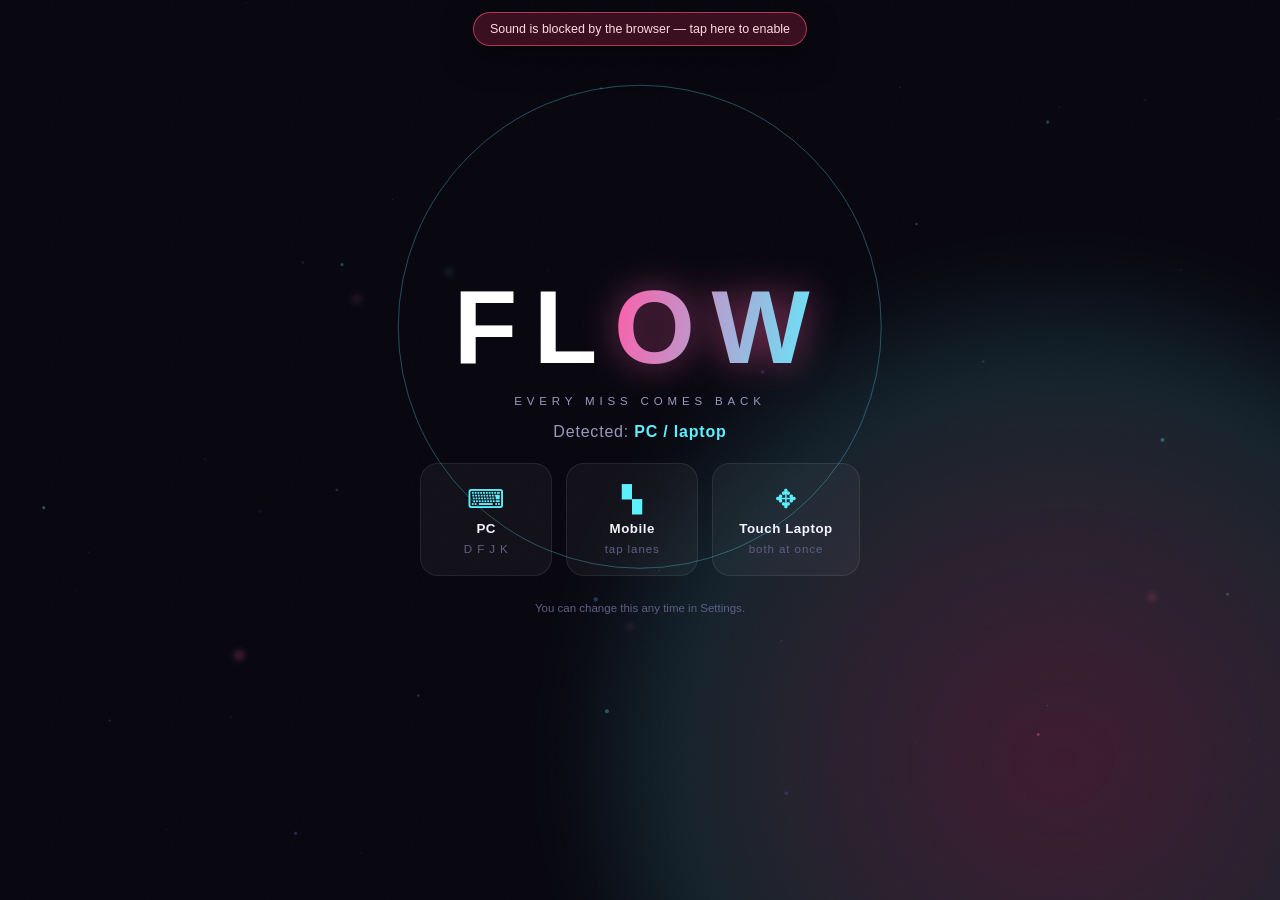
==== commit a63bf890: "Fix silent music and frozen tiles; optimize; big-picture library Root cause of both "I don't hear th" ====
--- a/FLOW.html
+++ b/FLOW.html
@@ -54,7 +54,7 @@
   100%{ transform:scale(1.12) translate(-4vmax,-3vmax); filter:blur(30px) hue-rotate(38deg); }
 }
 .grain{
-  position:absolute; inset:0; opacity:.035; mix-blend-mode:overlay;
+  position:absolute; inset:0; opacity:.03;
   background-image:url("data:image/svg+xml;utf8,<svg xmlns='http://www.w3.org/2000/svg' width='120' height='120'><filter id='n'><feTurbulence type='fractalNoise' baseFrequency='.9' numOctaves='3'/></filter><rect width='120' height='120' filter='url(%23n)'/></svg>");
 }
 body.in-game #fx-layer{ display:none; }
@@ -324,27 +324,6 @@
   align-self:flex-start;
 }
 .streaming-link:hover{ color:var(--p3); }
-.library-list{ flex:1; overflow-y:auto; padding:0 22px 22px; display:flex; flex-direction:column; gap:9px; }
-.track-row{
-  display:flex; align-items:center; gap:13px; background:var(--card); border:1px solid var(--line);
-  border-radius:15px; padding:10px; cursor:pointer; position:relative; overflow:hidden;
-  transition:transform .18s, background .18s, border-color .18s;
-  animation:itemIn .4s backwards;
-}
-.track-row::before{
-  content:""; position:absolute; left:0; top:0; bottom:0; width:3px;
-  background:var(--row-accent,var(--p1)); opacity:0; transition:opacity .2s;
-}
-.track-row:hover{ transform:translateX(5px); background:rgba(255,255,255,.07); }
-.track-row:hover::before{ opacity:1 }
-.track-art{ width:54px; height:54px; border-radius:11px; object-fit:cover; background:#1a1830; flex-shrink:0; }
-.track-meta{ flex:1; min-width:0 }
-.track-title{ font-weight:600; white-space:nowrap; overflow:hidden; text-overflow:ellipsis }
-.track-artist{ color:var(--dim); font-size:.82rem; white-space:nowrap; overflow:hidden; text-overflow:ellipsis }
-.track-tags{ display:flex; gap:5px; margin-top:3px }
-.track-tag{ font-size:.58rem; letter-spacing:.1em; color:var(--dimmer); border:1px solid var(--line); border-radius:20px; padding:1px 7px }
-.track-del{ background:none; border:none; color:var(--miss); font-size:1rem; cursor:pointer; padding:9px; opacity:.6 }
-.track-del:hover{ opacity:1 }
 .hidden-input{ display:none }
 
 /* ---------- modal ---------- */
@@ -478,7 +457,7 @@
 
 /* lyrics — right side */
 .lyrics-panel{
-  position:absolute; top:0; right:0; bottom:0; width:min(320px,32vw); z-index:4;
+  position:absolute; top:0; right:0; bottom:0; width:min(280px,26vw); z-index:4;
   padding:0 20px 0 26px; overflow:hidden; display:flex; align-items:center; pointer-events:none;
   background:linear-gradient(90deg,transparent,rgba(5,4,14,.6) 34%);
   mask:linear-gradient(180deg,transparent,#000 18%,#000 82%,transparent);
@@ -551,7 +530,6 @@
     linear-gradient(90deg, var(--wash,#7c5cff) 0%, transparent 22%),
     linear-gradient(270deg, var(--wash,#7c5cff) 0%, transparent 22%),
     linear-gradient(0deg, var(--wash,#7c5cff) 0%, transparent 26%);
-  mix-blend-mode:screen;
 }
 .combo-wash.surge{ animation:washSurge .8s ease-out }
 @keyframes washSurge{ 0%{ filter:brightness(3) } 100%{ filter:brightness(1) } }
@@ -664,6 +642,119 @@
   margin-top:1.4rem; padding:16px 18px; border-radius:14px; max-width:520px;
   background:rgba(255,84,112,.08); border:1px solid color-mix(in srgb, var(--miss) 40%, transparent);
   color:#ffd9e2; font-size:.85rem; line-height:1.6; text-align:left;
+}
+
+.audio-blocked{
+  position:fixed; left:50%; top:calc(var(--safe-t) + 12px); translate:-50% 0; z-index:95;
+  background:#3a1020; border:1px solid color-mix(in srgb, var(--miss) 60%, transparent);
+  color:#ffd9e2; border-radius:20px; padding:9px 16px; font-size:.78rem; cursor:pointer;
+  box-shadow:0 12px 30px rgba(0,0,0,.5); animation:echoWarn 2s ease-in-out infinite;
+}
+
+
+/* ============ Your Music — big-picture library ============ */
+.lib-top{ display:flex; align-items:center; gap:10px; padding:16px 22px 12px; flex-wrap:wrap; }
+.filter-chips{ display:flex; gap:6px; }
+.chip{
+  background:var(--card); border:1px solid var(--line); color:var(--dim);
+  border-radius:20px; padding:7px 14px; font-size:.76rem; cursor:pointer; letter-spacing:.04em;
+  transition:background .18s, color .18s, border-color .18s;
+}
+.chip:hover{ color:var(--text); }
+.chip.active{
+  background:color-mix(in srgb, var(--p1) 26%, transparent); color:#fff;
+  border-color:color-mix(in srgb, var(--p1) 55%, transparent);
+}
+
+/* hero panel for the focused song */
+.lib-hero{
+  display:flex; gap:22px; align-items:center; margin:0 22px 16px; padding:18px;
+  background:linear-gradient(100deg, color-mix(in srgb, var(--p1) 15%, transparent), transparent 70%);
+  border:1px solid var(--line); border-radius:22px;
+  animation:heroIn .35s cubic-bezier(.2,.9,.25,1);
+}
+@keyframes heroIn{ from{ opacity:0; transform:translateY(10px) } }
+.hero-art-wrap{ position:relative; flex-shrink:0; }
+.hero-art-wrap img{
+  width:132px; height:132px; border-radius:16px; object-fit:cover; display:block;
+  box-shadow:0 18px 40px rgba(0,0,0,.55);
+}
+.hero-glow{
+  position:absolute; inset:-18px; border-radius:30px; z-index:-1; filter:blur(26px); opacity:.6;
+  background:var(--hero-glow,var(--p1));
+}
+.hero-info{ min-width:0; flex:1; }
+.hero-album{ font-size:.6rem; letter-spacing:.24em; color:var(--dimmer); text-transform:uppercase; }
+.hero-title{ margin:4px 0 2px; font-size:1.5rem; line-height:1.15; overflow:hidden; text-overflow:ellipsis; }
+.hero-artist{ color:var(--p3); font-size:.95rem; }
+.hero-meta{ display:flex; gap:7px; flex-wrap:wrap; margin-top:9px; }
+.hero-meta span{
+  font-size:.6rem; letter-spacing:.12em; color:var(--dimmer);
+  border:1px solid var(--line); border-radius:20px; padding:3px 9px;
+}
+.hero-actions{ display:flex; gap:9px; margin-top:14px; flex-wrap:wrap; }
+.ghost-btn.danger{ color:var(--miss); border-color:color-mix(in srgb,var(--miss) 35%,transparent); }
+
+/* cover grid */
+.library-grid{
+  flex:1; overflow-y:auto; padding:0 22px 10px; display:grid; gap:16px;
+  grid-template-columns:repeat(auto-fill,minmax(140px,1fr)); align-content:start;
+}
+.bp-tile{
+  background:none; border:none; padding:0; cursor:pointer; text-align:left;
+  animation:cardRise .4s backwards cubic-bezier(.2,.9,.25,1);
+}
+.bp-cover{
+  position:relative; width:100%; aspect-ratio:1; border-radius:14px; overflow:hidden;
+  border:2px solid transparent; background:#16142c;
+  transition:transform .22s cubic-bezier(.2,.9,.25,1), border-color .22s, box-shadow .22s;
+}
+.bp-cover img{ width:100%; height:100%; object-fit:cover; display:block; }
+.bp-cover::after{
+  content:"▶"; position:absolute; inset:0; display:flex; align-items:center; justify-content:center;
+  background:rgba(6,5,16,.55); color:#fff; font-size:1.5rem; opacity:0; transition:opacity .2s;
+}
+.bp-tile:hover .bp-cover, .bp-tile:focus-visible .bp-cover{
+  transform:translateY(-6px) scale(1.04);
+  border-color:color-mix(in srgb,var(--p3) 70%,transparent);
+  box-shadow:0 16px 38px rgba(0,0,0,.5);
+}
+.bp-tile:hover .bp-cover::after{ opacity:1; }
+.bp-tile.selected .bp-cover{
+  border-color:var(--p2);
+  box-shadow:0 0 0 3px color-mix(in srgb,var(--p2) 30%,transparent), 0 16px 38px rgba(0,0,0,.5);
+}
+.bp-name{ display:block; margin-top:8px; font-size:.82rem; font-weight:600; overflow:hidden; text-overflow:ellipsis; white-space:nowrap; }
+.bp-sub{ display:block; font-size:.7rem; color:var(--dim); overflow:hidden; text-overflow:ellipsis; white-space:nowrap; }
+.bp-badge{
+  position:absolute; top:7px; right:7px; z-index:1; font-size:.55rem; letter-spacing:.1em;
+  background:rgba(6,5,16,.8); border-radius:20px; padding:2px 7px; color:var(--p3);
+}
+.lib-count{ padding:2px 22px 16px; font-size:.7rem; color:var(--dimmer); letter-spacing:.1em; }
+
+/* artist grouping header */
+.bp-group{ grid-column:1/-1; font-size:.66rem; letter-spacing:.24em; color:var(--dimmer);
+  text-transform:uppercase; padding:10px 2px 0; border-top:1px solid var(--line); }
+.bp-group:first-child{ border-top:none; padding-top:0; }
+
+/* lyrics editor */
+.modal-card.wide{ width:min(620px,95vw); }
+.lyr-actions{ display:flex; align-items:center; gap:12px; margin-bottom:10px; }
+.lyr-status{ font-size:.76rem; color:var(--dim); }
+.lyr-status.ok{ color:#7cff5c; } .lyr-status.bad{ color:var(--miss); }
+.lyr-text{
+  width:100%; height:230px; resize:vertical; background:var(--card); border:1px solid var(--line);
+  color:var(--text); border-radius:12px; padding:12px; font-size:.85rem; line-height:1.55;
+  font-family:ui-monospace,SFMono-Regular,Menlo,monospace;
+}
+.lyr-text:focus{ outline:none; border-color:color-mix(in srgb,var(--p1) 55%,transparent); }
+
+@media (max-width:720px){
+  .lib-top{ padding:14px 16px 10px; }
+  .lib-hero{ margin:0 16px 12px; padding:14px; gap:14px; }
+  .hero-art-wrap img{ width:92px; height:92px; }
+  .hero-title{ font-size:1.15rem; }
+  .library-grid{ padding:0 16px 10px; grid-template-columns:repeat(auto-fill,minmax(108px,1fr)); gap:12px; }
 }
 
 </style>
@@ -768,6 +859,14 @@
         <option value="mobile">Mobile / Touch</option>
         <option value="touch">Touch Laptop</option>
       </select>
+    </label>
+    <label class="setting-row">
+      <span>Resolution<small id="res-val">Auto</small><small>Lower = much faster on weak laptops</small></span>
+      <input type="range" id="opt-render" min="0" max="150" step="5" value="0" />
+    </label>
+    <label class="setting-row">
+      <span>Volume<small id="vol-val">85%</small></span>
+      <input type="range" id="opt-volume" min="0" max="120" step="5" value="85" />
     </label>
     <label class="setting-row">
       <span>Screen shake</span>
@@ -818,30 +917,76 @@
   </div>
 </section>
 
-<!-- ============ YOUR MUSIC ============ -->
+<!-- ============ YOUR MUSIC — big-picture library ============ -->
 <section id="screen-library" class="screen">
-  <div class="panel-header">
+  <div class="lib-top">
     <button class="back-btn" data-go="screen-menu">←</button>
-    <h2>Your Music</h2>
-  </div>
-  <div class="library-toolbar">
     <div class="search-wrap">
       <span class="search-icon">⌕</span>
-      <input id="library-search" type="search" placeholder="Search artist or title…" autocomplete="off" />
+      <input id="library-search" type="search" placeholder="Search your music…" autocomplete="off" />
+    </div>
+    <div class="filter-chips" id="filter-chips">
+      <button class="chip active" data-filter="all">All</button>
+      <button class="chip" data-filter="title">Songs</button>
+      <button class="chip" data-filter="artist">Artists</button>
     </div>
     <button id="btn-add-folder" class="ghost-btn small">Folder</button>
     <button id="btn-add-track" class="primary-btn small">＋ Add</button>
   </div>
+
+  <div id="lib-hero" class="lib-hero hidden">
+    <div class="hero-art-wrap">
+      <img id="hero-art" alt="" />
+      <div id="hero-glow" class="hero-glow"></div>
+    </div>
+    <div class="hero-info">
+      <div id="hero-album" class="hero-album"></div>
+      <h3 id="hero-title" class="hero-title"></h3>
+      <div id="hero-artist" class="hero-artist"></div>
+      <div id="hero-meta" class="hero-meta"></div>
+      <div class="hero-actions">
+        <button id="hero-play" class="primary-btn">▶ Play</button>
+        <button id="hero-lyrics" class="ghost-btn small">Lyrics</button>
+        <button id="hero-delete" class="ghost-btn small danger">Remove</button>
+      </div>
+    </div>
+  </div>
+
   <div id="library-empty" class="library-empty">
     <div class="empty-art"></div>
     <p>Drag in songs — or a whole folder — and Flow reads each file's own title, artist and cover art, builds a chart from its waveform, and paints the stage with the cover's colours.<br><br>MP3 · M4A · FLAC · OGG · WAV</p>
+    <button id="btn-streaming" class="streaming-link">Why can't I connect Spotify or Apple Music?</button>
   </div>
-  <button id="btn-streaming" class="streaming-link">Why can't I connect Spotify or Apple Music?</button>
-  <div id="library-list" class="library-list"></div>
+
+  <div id="library-grid" class="library-grid"></div>
+  <div id="lib-count" class="lib-count"></div>
 
   <input type="file" id="file-batch" accept="audio/*,image/*,.lrc,.txt,.mp3,.m4a,.flac,.ogg,.opus,.wav" multiple class="hidden-input" />
   <input type="file" id="file-folder" webkitdirectory directory multiple class="hidden-input" />
 </section>
+
+<!-- ============ LYRICS EDITOR (no file needed) ============ -->
+<div id="modal-lyrics" class="modal hidden">
+  <div class="modal-card wide">
+    <h3>Lyrics — <span id="lyr-song"></span></h3>
+    <p class="modal-note">
+      Paste lyrics straight in, or fetch timed lyrics from LRCLIB (a free, open
+      lyrics database — no account needed). Timestamped <code>[mm:ss.xx]</code>
+      lines scroll in sync; plain text is spread evenly across the song.
+    </p>
+    <div class="lyr-actions">
+      <button id="lyr-fetch" class="primary-btn small">⌕ Find lyrics online</button>
+      <span id="lyr-status" class="lyr-status"></span>
+    </div>
+    <textarea id="lyr-text" class="lyr-text" spellcheck="false"
+      placeholder="[00:12.50]Paste or type lyrics here&#10;[00:15.00]Timestamps are optional"></textarea>
+    <div class="modal-actions">
+      <button id="lyr-clear" class="ghost-btn small danger">Clear</button>
+      <button id="lyr-cancel" class="ghost-btn">Cancel</button>
+      <button id="lyr-save" class="primary-btn">Save lyrics</button>
+    </div>
+  </div>
+</div>
 
 <div id="drop-overlay" class="drop-overlay hidden">
   <div class="drop-inner">
@@ -850,6 +995,8 @@
     <div class="drop-sub">Cover art and titles are read from the files themselves</div>
   </div>
 </div>
+
+<button id="audio-blocked" class="audio-blocked hidden">Sound is blocked by the browser — tap here to enable</button>
 
 <div id="import-toast" class="import-toast hidden">
   <div class="it-bar"><i id="it-fill"></i></div>
@@ -1615,9 +1762,35 @@
     for (const seg of segs) { if (seg.time <= time) s = seg; else break; }
     return s.beat + (time - s.time) / (60 / s.bpm);
   }
+  // Gameplay clock. Normally this is the audio clock, but a suspended or
+  // stalled AudioContext freezes currentTime — which used to freeze every
+  // note on screen. Fall back to the wall clock so the game keeps running,
+  // and re-anchor the timeline when audio comes back so the beat doesn't
+  // jump.
+  let anchorAudio = 0, anchorWall = 0, usingFallback = false;
+  function audioNow() {
+    const wall = performance.now() / 1000;
+    if (ctx && ctx.state === "running") {
+      if (usingFallback) {
+        // Audio just came back: rebase the timeline onto the real clock at
+        // whatever beat the fallback had reached.
+        const beatNow = timeToBeat(anchorAudio + (wall - anchorWall) + offsetMs / 1000);
+        const bpm = segFor(beatNow).bpm;
+        segs = [{ beat: beatNow, time: ctx.currentTime, bpm }];
+        usingFallback = false;
+      }
+      anchorAudio = ctx.currentTime;
+      anchorWall = wall;
+      return ctx.currentTime;
+    }
+    if (!ctx) return 0;
+    usingFallback = true;
+    return anchorAudio + (wall - anchorWall);
+  }
+
   function currentBeat() {
     if (!ctx) return 0;
-    return timeToBeat(ctx.currentTime + offsetMs / 1000);
+    return timeToBeat(audioNow() + offsetMs / 1000);
   }
   function currentBpm() { return segFor(currentBeat()).bpm; }
 
@@ -1647,9 +1820,9 @@
       delaySend = ctx.createGain(); delaySend.gain.value = 0.2;
       delayNode.connect(delayFB); delayFB.connect(delayNode);
 
-      for (const name of ["drums", "bass", "pad", "lead"]) {
+      for (const name of ["drums", "bass", "pad", "arp", "lead"]) {
         const g = ctx.createGain();
-        g.gain.value = { drums: 0.9, bass: 0.75, pad: 0.32, lead: 0.5 }[name];
+        g.gain.value = { drums: 0.9, bass: 0.75, pad: 0.34, arp: 0.42, lead: 0.55 }[name];
         g.connect(musicBus);
         bus[name] = g;
       }
@@ -1662,8 +1835,45 @@
       analyser.connect(master);
       master.connect(ctx.destination);
     }
-    if (ctx.state === "suspended") ctx.resume();
+    if (ctx.state === "suspended") ctx.resume().catch(() => {});
     return ctx;
+  }
+
+  // Browsers hand back a *suspended* AudioContext until a real user
+  // gesture releases it, and a suspended context's currentTime does not
+  // advance. Anchoring a song's timeline to that frozen clock made every
+  // scheduled note look like it was already in the past, so the backing
+  // track was silently dropped while the beat clock ran on. Unlock on the
+  // very first tap, and never start a song until the clock is truly live.
+  function unlock() {
+    ensureCtx();
+    if (ctx.state === "running") return Promise.resolve(true);
+    return ctx.resume().then(() => ctx.state === "running").catch(() => false);
+  }
+
+  function whenRunning(fn) {
+    ensureCtx();
+    if (ctx.state === "running") { fn(); return; }
+    let done = false;
+    const go = () => { if (!done && ctx.state === "running") { done = true; cleanup(); fn(); } };
+    const cleanup = () => {
+      clearInterval(poll);
+      ctx.removeEventListener?.("statechange", go);
+    };
+    ctx.addEventListener?.("statechange", go);
+    ctx.resume().then(go).catch(() => {});
+    const poll = setInterval(() => {
+      go();
+      if (done) clearInterval(poll);
+    }, 120);
+    // Give up waiting after a few seconds so we never hang forever.
+    setTimeout(() => { if (!done) { done = true; cleanup(); fn(); } }, 4000);
+  }
+
+  function audioBlocked() { return !!ctx && ctx.state !== "running"; }
+  function setMasterVolume(v) {
+    ensureCtx();
+    master.gain.setTargetAtTime(Math.max(0, Math.min(1.4, v)), ctx.currentTime, 0.02);
   }
 
   function makeImpulse(seconds, decay) {
@@ -1761,6 +1971,21 @@
     }
   }
 
+  // Counter-melody pluck. Unlike the lead, this one IS scheduled: the
+  // arrangement has to be music on its own, or a player who misses
+  // everything hears almost nothing.
+  function arpNote(t, freq, dur, gain = 1) {
+    const o = ctx.createOscillator(), g = ctx.createGain(), lp = ctx.createBiquadFilter();
+    o.type = "triangle";
+    o.frequency.value = freq;
+    lp.type = "lowpass";
+    lp.frequency.setValueAtTime(Math.min(9000, freq * 7), t);
+    lp.frequency.exponentialRampToValueAtTime(Math.max(400, freq * 2), t + dur);
+    env(g, t, 0.3 * gain, 0.005, dur * 0.2, dur * 0.9);
+    o.connect(lp); lp.connect(g); g.connect(bus.arp);
+    o.start(t); o.stop(t + dur + 0.25);
+  }
+
   // Lead voice — normally fired live by a player hit, not by the scheduler.
   // quality: 'perfect' | 'great' | 'good' | 'dead'
   function leadNote(freq, quality = "perfect", opts = {}) {
@@ -1796,14 +2021,19 @@
     stop();
     ensureCtx();
     mode = "synth";
-    song = { layers: { drums: [], bass: [], pad: [] }, ...newSong };
+    song = { layers: { drums: [], bass: [], pad: [], arp: [] }, ...newSong };
+    if (!song.layers.arp) song.layers.arp = [];
     onNeedBars = opts.onNeedBars || null;
     generatedTo = song.beats || 0;
-    cursor = { drums: 0, bass: 0, pad: 0 };
-    resetTimeline(ctx.currentTime + 0.35, song.bpm);
-    playing = true;
-    schedTimer = setInterval(tick, 25);
-    tick();
+    cursor = { drums: 0, bass: 0, pad: 0, arp: 0 };
+    // Don't anchor the timeline until the audio clock is genuinely running.
+    whenRunning(() => {
+      resetTimeline(ctx.currentTime + 0.35, song.bpm);
+      playing = true;
+      clearInterval(schedTimer);
+      schedTimer = setInterval(tick, 25);
+      tick();
+    });
   }
 
   function tick() {
@@ -1811,7 +2041,7 @@
     const nowBeat = currentBeat();
     const horizon = nowBeat + 2.5;   // schedule ~2.5 beats ahead
 
-    for (const layer of ["drums", "bass", "pad"]) {
+    for (const layer of ["drums", "bass", "pad", "arp"]) {
       const list = song.layers[layer] || [];
       while (cursor[layer] < list.length && list[cursor[layer]].beat <= horizon) {
         const ev = list[cursor[layer]++];
@@ -1823,6 +2053,8 @@
           else hat(t, ev.gain, ev.kind === "openhat");
         } else if (layer === "bass") {
           bassNote(t, ev.freq, ev.dur, ev.gain);
+        } else if (layer === "arp") {
+          arpNote(t, ev.freq, ev.dur, ev.gain);
         } else {
           padChord(t, ev.freqs, ev.dur, ev.gain);
         }
@@ -1834,8 +2066,11 @@
       const bpmNow = currentBpm();
       const added = onNeedBars(generatedTo, bpmNow);
       if (added) {
-        for (const layer of ["drums", "bass", "pad"]) {
-          if (added.layers && added.layers[layer]) song.layers[layer].push(...added.layers[layer]);
+        for (const layer of ["drums", "bass", "pad", "arp"]) {
+          if (added.layers && added.layers[layer]) {
+            if (!song.layers[layer]) song.layers[layer] = [];
+            song.layers[layer].push(...added.layers[layer]);
+          }
         }
         generatedTo = added.untilBeat;
         if (added.bpm && Math.abs(added.bpm - bpmNow) > 0.5) pushTempo(added.startBeat, added.bpm);
@@ -1860,15 +2095,17 @@
     stop();
     ensureCtx();
     mode = "buffer";
-    srcNode = ctx.createBufferSource();
-    srcNode.buffer = decoded;
-    srcNode.connect(musicBus);
-    bufOffset = offset;
-    bufStartCtx = ctx.currentTime + 0.08;
-    resetTimeline(bufStartCtx - offset, bpm);
-    srcNode.start(bufStartCtx, offset);
-    playing = true;
-    srcNode.onended = () => { if (mode === "buffer") playing = false; };
+    whenRunning(() => {
+      srcNode = ctx.createBufferSource();
+      srcNode.buffer = decoded;
+      srcNode.connect(musicBus);
+      bufOffset = offset;
+      bufStartCtx = ctx.currentTime + 0.08;
+      resetTimeline(bufStartCtx - offset, bpm);
+      srcNode.start(bufStartCtx, offset);
+      playing = true;
+      srcNode.onended = () => { if (mode === "buffer") playing = false; };
+    });
   }
 
   // Imported audio can't have its melody gated, so a miss ducks the mix.
@@ -1915,7 +2152,7 @@
     if (mode === "synth" && song) {
       const bpm = segFor(pausedBeat).bpm;
       segs = [{ beat: pausedBeat, time: ctx.currentTime + 0.2, bpm }];
-      for (const layer of ["drums", "bass", "pad"]) {
+      for (const layer of ["drums", "bass", "pad", "arp"]) {
         const list = song.layers[layer] || [];
         cursor[layer] = list.findIndex((e) => e.beat >= pausedBeat);
         if (cursor[layer] < 0) cursor[layer] = list.length;
@@ -2043,14 +2280,17 @@
   }
 
   return {
-    ensureCtx, playSong, playBuffer, loadFile, stop, pause, resume,
+    ensureCtx, unlock, audioBlocked, setMasterVolume,
+    playSong, playBuffer, loadFile, stop, pause, resume,
     leadNote, duck, setLayerGain, autoChart,
     currentBeat, beatToTime, timeToBeat, currentBpm, pushTempo,
     getLevel, getSpectrum, binCount: () => (analyser ? analyser.frequencyBinCount : 0),
     isPlaying: () => playing,
+    usingFallbackClock: () => usingFallback,
     setOffset: (ms) => { offsetMs = ms; },
     getOffset: () => offsetMs,
     getMode: () => mode,
+    getContext: () => ctx,
   };
 })();
 
@@ -2182,6 +2422,22 @@
         dur: 3.6, gain: 1,
       });
 
+      // --- arpeggio: a scheduled counter-melody over the chord, so the
+      // track stands up as music on its own even if the player never
+      // lands the lead line ---
+      const arpTones = [0, 2, 4, 2];
+      const arpStep = energy > 0.65 ? 0.25 : 0.5;
+      for (let a = 0, i = 0; a < 4; a += arpStep, i++) {
+        if (energy < 0.3 && i % 2) continue;             // thin it out when quiet
+        const oct = 4 + (i % 4 === 3 ? 1 : 0);
+        out.arp.push({
+          beat: barBeat + a,
+          freq: freq(rootSemi + degreeToSemis(scale, chordDeg + arpTones[i % arpTones.length]), oct),
+          dur: arpStep * 0.9,
+          gain: (0.5 + energy * 0.5) * (i % 4 === 0 ? 1 : 0.75),
+        });
+      }
+
       // --- lead / chart: the melody the player performs ---
       const slots = [0, 0.5, 1, 1.5, 2, 2.5, 3, 3.5];
       const sixteenths = syncopation ? [0.25, 0.75, 1.25, 1.75, 2.25, 2.75, 3.25, 3.75] : [];
@@ -2232,7 +2488,7 @@
     const laneCount = spec.laneCount || 4;
     const progression = PROGRESSIONS[(spec.seed || 1) % PROGRESSIONS.length];
 
-    const out = { drums: [], bass: [], pad: [], lead: [] };
+    const out = { drums: [], bass: [], pad: [], arp: [], lead: [] };
     let beat = 0;
 
     // Arrangement: intro -> verse -> lift -> chorus -> break -> chorus -> outro
@@ -2282,7 +2538,7 @@
       bpm: spec.bpm,
       beats: beat,
       duration: (beat * 60) / spec.bpm,
-      layers: { drums: out.drums, bass: out.bass, pad: out.pad },
+      layers: { drums: out.drums, bass: out.bass, pad: out.pad, arp: out.arp },
       lead: out.lead,
       sections,
       key: `${spec.root} ${spec.scale}`,
@@ -2294,7 +2550,7 @@
     const rng = mulberry32(Math.floor(startBeat * 7919) ^ (state.seed || 3));
     const scale = SCALES[state.scale] || SCALES.minor;
     const rootSemi = NAMES.indexOf(state.root || "A");
-    const out = { drums: [], bass: [], pad: [], lead: [] };
+    const out = { drums: [], bass: [], pad: [], arp: [], lead: [] };
     const progression = PROGRESSIONS[(state.seed || 3) % PROGRESSIONS.length];
     const endBeat = buildSection({
       rng, scale, rootSemi, bars,
@@ -2307,7 +2563,7 @@
       syncopation: (state.density || 0.9) > 0.8,
     }, out, startBeat);
     out.lead.sort((a, b) => a.beat - b.beat);
-    return { layers: { drums: out.drums, bass: out.bass, pad: out.pad }, lead: out.lead, untilBeat: endBeat, startBeat, bpm };
+    return { layers: { drums: out.drums, bass: out.bass, pad: out.pad, arp: out.arp }, lead: out.lead, untilBeat: endBeat, startBeat, bpm };
   }
 
   return { compose, generateBars, SCALES, PROGRESSIONS };
@@ -2737,6 +2993,27 @@
     });
   }
 
+  // Patch fields on an existing track (used by the in-app lyrics editor,
+  // so lyrics no longer require a file on disk).
+  async function updateTrack(id, patch) {
+    const d = await db();
+    const rec = await new Promise((resolve, reject) => {
+      const tx = d.transaction(STORE, "readonly");
+      const req = tx.objectStore(STORE).get(id);
+      req.onsuccess = () => resolve(req.result);
+      req.onerror = () => reject(req.error);
+    });
+    if (!rec) return null;
+    Object.assign(rec, patch);
+    await new Promise((resolve, reject) => {
+      const tx = d.transaction(STORE, "readwrite");
+      tx.objectStore(STORE).put(rec);
+      tx.oncomplete = resolve;
+      tx.onerror = () => reject(tx.error);
+    });
+    return rec;
+  }
+
   async function remove(id) {
     const d = await db();
     return new Promise((resolve, reject) => {
@@ -2867,7 +3144,7 @@
     return canvas.toDataURL("image/png");
   }
 
-  return { addTrack, addMany, getAll, remove, search };
+  return { addTrack, addMany, updateTrack, getAll, remove, search };
 })();
 
 </script>
@@ -3057,55 +3334,170 @@
     return { start, stop, setQuality, resize };
   })();
 
+  /* ---------------- generated textures ---------------- */
+  // Drawn once into a canvas rather than shipped as image files, so the
+  // single-file build stays self-contained. White-based so a material's
+  // colour tints them per lane.
+  const Textures = (() => {
+    let tile = null, glow = null, grid = null;
+
+    function tileTexture(THREE) {
+      if (tile) return tile;
+      const S = 128, c = document.createElement("canvas");
+      c.width = c.height = S;
+      const x = c.getContext("2d");
+
+      // body: vertical gradient gives the slab a lit top and shaded base
+      const g = x.createLinearGradient(0, 0, 0, S);
+      g.addColorStop(0, "#ffffff");
+      g.addColorStop(0.18, "#e8e8ff");
+      g.addColorStop(0.55, "#9d9dc8");
+      g.addColorStop(1, "#5a5a86");
+      roundRect(x, 4, 4, S - 8, S - 8, 18);
+      x.fillStyle = g; x.fill();
+
+      // top bevel highlight
+      x.globalCompositeOperation = "lighter";
+      const hl = x.createLinearGradient(0, 4, 0, S * 0.34);
+      hl.addColorStop(0, "rgba(255,255,255,.85)");
+      hl.addColorStop(1, "rgba(255,255,255,0)");
+      roundRect(x, 8, 6, S - 16, S * 0.32, 14);
+      x.fillStyle = hl; x.fill();
+
+      // diagonal sheen
+      const sh = x.createLinearGradient(0, S, S, 0);
+      sh.addColorStop(0.36, "rgba(255,255,255,0)");
+      sh.addColorStop(0.5, "rgba(255,255,255,.3)");
+      sh.addColorStop(0.64, "rgba(255,255,255,0)");
+      x.fillStyle = sh; x.fillRect(0, 0, S, S);
+      x.globalCompositeOperation = "source-over";
+
+      // inner rim
+      roundRect(x, 5, 5, S - 10, S - 10, 17);
+      x.strokeStyle = "rgba(255,255,255,.55)"; x.lineWidth = 2; x.stroke();
+
+      // fine grain so large tiles do not read as flat plastic
+      const img = x.getImageData(0, 0, S, S), d = img.data;
+      for (let i = 0; i < d.length; i += 4) {
+        const n = (Math.random() - 0.5) * 14;
+        d[i] += n; d[i + 1] += n; d[i + 2] += n;
+      }
+      x.putImageData(img, 0, 0);
+
+      tile = new THREE.CanvasTexture(c);
+      tile.anisotropy = 1;
+      return tile;
+    }
+
+    function glowTexture(THREE) {
+      if (glow) return glow;
+      const S = 64, c = document.createElement("canvas");
+      c.width = c.height = S;
+      const x = c.getContext("2d");
+      const g = x.createRadialGradient(S / 2, S / 2, 0, S / 2, S / 2, S / 2);
+      g.addColorStop(0, "rgba(255,255,255,.9)");
+      g.addColorStop(0.4, "rgba(255,255,255,.35)");
+      g.addColorStop(1, "rgba(255,255,255,0)");
+      x.fillStyle = g; x.fillRect(0, 0, S, S);
+      glow = new THREE.CanvasTexture(c);
+      return glow;
+    }
+
+    // One scrolling texture replaces what used to be 26 separate meshes.
+    function gridTexture(THREE) {
+      if (grid) return grid;
+      const W = 8, H = 128, c = document.createElement("canvas");
+      c.width = W; c.height = H;
+      const x = c.getContext("2d");
+      x.clearRect(0, 0, W, H);
+      x.fillStyle = "rgba(255,255,255,.85)";
+      x.fillRect(0, 0, W, 3);
+      grid = new THREE.CanvasTexture(c);
+      grid.wrapS = grid.wrapT = THREE.RepeatWrapping;
+      return grid;
+    }
+
+    function roundRect(x, px, py, w, h, r) {
+      x.beginPath();
+      x.moveTo(px + r, py);
+      x.arcTo(px + w, py, px + w, py + h, r);
+      x.arcTo(px + w, py + h, px, py + h, r);
+      x.arcTo(px, py + h, px, py, r);
+      x.arcTo(px, py, px + w, py, r);
+      x.closePath();
+    }
+
+    return { tileTexture, glowTexture, gridTexture };
+  })();
+
   /* ---------------- pooled 3D gameplay effects ---------------- */
   function createPools(scene, THREE) {
-    const sparkGeo = new THREE.PlaneGeometry(0.09, 0.09);
-    const ringGeo = new THREE.RingGeometry(0.28, 0.36, 22);
     const MAX_SPARKS = 220;
     const MAX_RINGS = 14;
 
+    // Sparks are one InstancedMesh instead of 220 separate meshes — the
+    // single biggest draw-call saving in the whole scene.
+    const sparkGeo = new THREE.PlaneGeometry(0.1, 0.1);
+    const sparkMat = new THREE.MeshBasicMaterial({
+      map: Textures.glowTexture(THREE), transparent: true, depthWrite: false,
+      blending: THREE.AdditiveBlending, vertexColors: true,
+    });
+    const sparkMesh = new THREE.InstancedMesh(sparkGeo, sparkMat, MAX_SPARKS);
+    sparkMesh.instanceMatrix.setUsage(THREE.DynamicDrawUsage);
+    sparkMesh.frustumCulled = false;
+    sparkMesh.count = MAX_SPARKS;
+    const colorAttr = new THREE.InstancedBufferAttribute(new Float32Array(MAX_SPARKS * 3), 3);
+    sparkGeo.setAttribute("color", colorAttr);
+    scene.add(sparkMesh);
+
     const sparks = [];
     for (let i = 0; i < MAX_SPARKS; i++) {
-      const m = new THREE.Mesh(sparkGeo, new THREE.MeshBasicMaterial({
-        color: 0xffffff, transparent: true, opacity: 0, depthWrite: false,
-      }));
-      m.visible = false;
-      scene.add(m);
-      sparks.push({ mesh: m, life: 0, max: 1, vel: new THREE.Vector3(), spin: 0 });
-    }
-
+      sparks.push({ life: 0, max: 1, alive: false, pos: new THREE.Vector3(), vel: new THREE.Vector3(), spin: 0, rot: 0, scale: 1 });
+    }
+
+    const ringGeo = new THREE.RingGeometry(0.28, 0.36, 20);
     const rings = [];
     for (let i = 0; i < MAX_RINGS; i++) {
       const m = new THREE.Mesh(ringGeo, new THREE.MeshBasicMaterial({
         color: 0xffffff, transparent: true, opacity: 0, side: THREE.DoubleSide, depthWrite: false,
+        blending: THREE.AdditiveBlending,
       }));
       m.rotation.x = -Math.PI / 2;
       m.visible = false;
       scene.add(m);
-      rings.push({ mesh: m, life: 0, max: 1 });
-    }
-
-    let sparkCursor = 0, ringCursor = 0;
-    let budget = 1; // scaled by quality tier
+      rings.push({ mesh: m, life: 0, max: 1, power: 1 });
+    }
+
+    let sparkCursor = 0, ringCursor = 0, budget = 1;
+    const _m = new THREE.Matrix4();
+    const _q = new THREE.Quaternion();
+    const _s = new THREE.Vector3();
+    const _hidden = new THREE.Matrix4().makeScale(0, 0, 0);
+    const _c = new THREE.Color();
 
     function setBudget(b) { budget = b; }
 
     function burst(x, y, z, color, count = 14, power = 1) {
       const n = Math.max(2, Math.round(count * budget));
+      _c.setHex(color);
       for (let i = 0; i < n; i++) {
-        const p = sparks[sparkCursor = (sparkCursor + 1) % MAX_SPARKS];
-        p.mesh.visible = true;
-        p.mesh.position.set(x, y, z);
-        p.mesh.material.color.setHex(color);
-        p.mesh.material.opacity = 1;
-        p.mesh.scale.setScalar(1);
+        const idx = sparkCursor = (sparkCursor + 1) % MAX_SPARKS;
+        const p = sparks[idx];
+        p.alive = true;
+        p.pos.set(x, y, z);
         const ang = Math.random() * Math.PI * 2;
-        const up = 1.6 + Math.random() * 3.2 * power;
-        p.vel.set(Math.cos(ang) * (0.9 + Math.random() * 2.2) * power, up, Math.sin(ang) * (0.7 + Math.random() * 1.6));
+        p.vel.set(
+          Math.cos(ang) * (0.9 + Math.random() * 2.2) * power,
+          1.6 + Math.random() * 3.2 * power,
+          Math.sin(ang) * (0.7 + Math.random() * 1.6)
+        );
         p.spin = (Math.random() - 0.5) * 12;
+        p.rot = 0;
         p.life = 0;
         p.max = 0.4 + Math.random() * 0.42;
+        colorAttr.setXYZ(idx, _c.r, _c.g, _c.b);
       }
+      colorAttr.needsUpdate = true;
     }
 
     function shockwave(x, z, color, power = 1) {
@@ -3121,18 +3513,31 @@
     }
 
     function update(dt, camera) {
-      for (const p of sparks) {
-        if (!p.mesh.visible) continue;
+      if (camera) _q.copy(camera.quaternion);
+      let any = false;
+      for (let i = 0; i < MAX_SPARKS; i++) {
+        const p = sparks[i];
+        if (!p.alive) { sparkMesh.setMatrixAt(i, _hidden); continue; }
         p.life += dt;
-        if (p.life >= p.max) { p.mesh.visible = false; continue; }
+        if (p.life >= p.max) {
+          p.alive = false;
+          sparkMesh.setMatrixAt(i, _hidden);
+          any = true;
+          continue;
+        }
         const k = p.life / p.max;
-        p.mesh.position.addScaledVector(p.vel, dt);
+        p.pos.addScaledVector(p.vel, dt);
         p.vel.y -= 9 * dt;
-        p.mesh.material.opacity = (1 - k) * (1 - k);
-        p.mesh.scale.setScalar(1 - k * 0.55);
-        p.mesh.rotation.z += p.spin * dt;
-        if (camera) p.mesh.quaternion.copy(camera.quaternion);
+        p.rot += p.spin * dt;
+        // fade by shrinking, since one shared material can't hold per-instance alpha
+        const sc = (1 - k) * (1 - k) * 1.4;
+        _s.set(sc, sc, sc);
+        _m.compose(p.pos, _q, _s);
+        sparkMesh.setMatrixAt(i, _m);
+        any = true;
       }
+      if (any) sparkMesh.instanceMatrix.needsUpdate = true;
+
       for (const r of rings) {
         if (!r.mesh.visible) continue;
         r.life += dt;
@@ -3144,14 +3549,19 @@
     }
 
     function clear() {
-      for (const p of sparks) p.mesh.visible = false;
+      for (let i = 0; i < MAX_SPARKS; i++) {
+        sparks[i].alive = false;
+        sparkMesh.setMatrixAt(i, _hidden);
+      }
+      sparkMesh.instanceMatrix.needsUpdate = true;
       for (const r of rings) r.mesh.visible = false;
     }
 
+    clear();
     return { burst, shockwave, update, clear, setBudget };
   }
 
-  return { Ambient, createPools };
+  return { Ambient, Textures, createPools };
 })();
 
 </script>
@@ -3187,11 +3597,11 @@
 
   let renderer, scene, camera, clock, pools;
   let receptors = [], laneMats = [], echoMat, hiddenMat, holdMats = [];
-  let spectrumBars = [], highway, highwayGrid, sideWalls = [];
+  let spectrumBars = [], highway, highwayGrid, gridTex = null, sideWalls = [];
   let notePool = [], noteCursor = 0;
   let ghostMarkers = [];
 
-  let quality = "auto", tier = "medium";
+  let quality = "auto", tier = "medium", renderScale = 0;   // 0 = follow tier
   let fpsBuf = [], animId = null;
   let laneCount = 4;
 
@@ -3214,34 +3624,30 @@
     camera.position.set(0, camBaseY, camBaseZ);
     camera.lookAt(0, 0.2, -6);
 
-    scene.add(new THREE.AmbientLight(0xffffff, 0.5));
-    const key = new THREE.PointLight(0x7c5cff, 1.6, 26);
-    key.position.set(0, 5, 3);
-    scene.add(key);
-    const rim = new THREE.PointLight(0x5cf0ff, 1.1, 30);
-    rim.position.set(0, 2, -14);
-    scene.add(rim);
-    scene.userData.key = key; scene.userData.rim = rim;
+    // No lights: every material is unlit, which removes all per-pixel
+    // lighting work. The "beat pulse" is done by scaling colours instead.
 
     highway = new THREE.Mesh(
       new THREE.PlaneGeometry(4.2, 40),
-      new THREE.MeshStandardMaterial({ color: 0x0d0c20, roughness: 0.82, metalness: 0.15 })
+      new THREE.MeshBasicMaterial({ color: 0x0d0c20 })
     );
     highway.rotation.x = -Math.PI / 2;
     highway.position.z = -12;
     scene.add(highway);
 
-    // moving grid lines give speed a readable texture
-    highwayGrid = new THREE.Group();
-    for (let i = 0; i < 26; i++) {
-      const bar = new THREE.Mesh(
-        new THREE.PlaneGeometry(4.2, 0.022),
-        new THREE.MeshBasicMaterial({ color: 0x3b3670, transparent: true, opacity: 0.5 })
-      );
-      bar.rotation.x = -Math.PI / 2;
-      bar.position.z = -i * 1.6;
-      highwayGrid.add(bar);
-    }
+    // Speed lines used to be 26 separate meshes; now it's one plane with a
+    // repeating texture scrolled by UV offset — same look, 1 draw call.
+    gridTex = VFX.Textures.gridTexture(THREE);
+    gridTex.repeat.set(1, 25);
+    highwayGrid = new THREE.Mesh(
+      new THREE.PlaneGeometry(4.2, 40),
+      new THREE.MeshBasicMaterial({
+        map: gridTex, color: 0x4a44880, transparent: true, opacity: 0.42, depthWrite: false,
+      })
+    );
+    highwayGrid.material.color.setHex(0x4a4488);
+    highwayGrid.rotation.x = -Math.PI / 2;
+    highwayGrid.position.set(0, 0.014, -12);
     scene.add(highwayGrid);
 
     // side walls — cheap depth cue that reads as a corridor
@@ -3285,27 +3691,30 @@
       div.position.set(-2 + lw * i, 0.012, -12);
       scene.add(div);
 
-      const mat = new THREE.MeshStandardMaterial({
-        color: 0x7c5cff, emissive: 0x7c5cff, emissiveIntensity: 0.55, roughness: 0.35,
+      const tileTex = VFX.Textures.tileTexture(THREE);
+      const mat = new THREE.MeshBasicMaterial({ map: tileTex, color: 0x7c5cff });
+      mat.userData.base = 0x7c5cff;
+      laneMats.push(mat);
+      const hold = new THREE.MeshBasicMaterial({
+        map: tileTex, color: 0x7c5cff, transparent: true, opacity: 0.6,
       });
-      laneMats.push(mat);
-      holdMats.push(new THREE.MeshStandardMaterial({
-        color: 0x7c5cff, emissive: 0x7c5cff, emissiveIntensity: 0.35,
-        transparent: true, opacity: 0.55, roughness: 0.4,
-      }));
-
-      const rec = new THREE.Mesh(new THREE.BoxGeometry(lw * 0.86, 0.055, 0.42), mat.clone());
+      hold.userData.base = 0x7c5cff;
+      holdMats.push(hold);
+
+      const recMat = new THREE.MeshBasicMaterial({ map: tileTex, color: 0x7c5cff });
+      recMat.userData.base = 0x7c5cff;
+      const rec = new THREE.Mesh(new THREE.BoxGeometry(lw * 0.86, 0.055, 0.42), recMat);
       rec.position.set(x, 0.05, 2.2);
       scene.add(rec);
       receptors.push(rec);
     }
-    echoMat = new THREE.MeshStandardMaterial({
-      color: 0xc08bff, emissive: 0xc08bff, emissiveIntensity: 0.9, roughness: 0.3,
+    const tileTex = VFX.Textures.tileTexture(THREE);
+    echoMat = new THREE.MeshBasicMaterial({ map: tileTex, color: 0xc08bff });
+    echoMat.userData.base = 0xc08bff;
+    hiddenMat = new THREE.MeshBasicMaterial({
+      map: tileTex, color: 0x2a2550, transparent: true, opacity: 0.16,
     });
-    hiddenMat = new THREE.MeshStandardMaterial({
-      color: 0x2a2550, emissive: 0x120f28, emissiveIntensity: 0.1,
-      transparent: true, opacity: 0.16, roughness: 0.6,
-    });
+    hiddenMat.userData.base = 0x2a2550;
   }
 
   function buildSpectrum(count) {
@@ -3314,10 +3723,9 @@
     for (let i = 0; i < count; i++) {
       const side = i < count / 2 ? -1 : 1;
       const idx = i % (count / 2);
-      const bar = new THREE.Mesh(
-        new THREE.BoxGeometry(0.17, 1, 0.17),
-        new THREE.MeshStandardMaterial({ color: 0x7c5cff, emissive: 0x7c5cff, emissiveIntensity: 0.5 })
-      );
+      const barMat = new THREE.MeshBasicMaterial({ color: 0x7c5cff });
+      barMat.userData.base = 0x7c5cff;
+      const bar = new THREE.Mesh(new THREE.BoxGeometry(0.17, 1, 0.17), barMat);
       bar.position.set(side * (3.5 + (idx % 3) * 0.55), 0, 0.4 - idx * 1.7);
       bar.scale.y = 0.1;
       scene.add(bar);
@@ -3348,7 +3756,7 @@
 
     // the ambient glow that breathes on the beat, sitting behind the track
     backGlow = new THREE.Mesh(
-      new THREE.PlaneGeometry(46, 26),
+      new THREE.PlaneGeometry(34, 18),
       new THREE.MeshBasicMaterial({
         color: 0x7c5cff, transparent: true, opacity: 0.1,
         blending: THREE.AdditiveBlending, depthWrite: false,
@@ -3429,9 +3837,7 @@
     const g = new THREE.Group();
     const ball = new THREE.Mesh(
       new THREE.SphereGeometry(0.27, 20, 14),
-      new THREE.MeshStandardMaterial({
-        color: 0xffffff, emissive: 0x7c5cff, emissiveIntensity: 1.8, roughness: 0.18, metalness: 0.1,
-      })
+      (() => { const m = new THREE.MeshBasicMaterial({ color: 0xbfa8ff }); m.userData.base = 0xbfa8ff; return m; })()
     );
     g.add(ball);
     const halo = new THREE.Mesh(
@@ -3482,7 +3888,7 @@
     hopper.ball.scale.set(1 + sq * 0.4 + arc * 0.1, 1 - sq * 0.35 + arc * 0.18, 1 + sq * 0.4);
     hopper.halo.scale.setScalar(1 + arc * 0.5);
     hopper.halo.material.opacity = 0.24 - arc * 0.14;
-    hopper.ball.material.emissiveIntensity = 1.8 + (lastFlowState ? 1.4 : 0) + sq * 1.6;
+    setGlow(hopper.ball.material, 0.85 + (lastFlowState ? 0.5 : 0) + sq * 0.6);
   }
 
   // Each pooled note is a small rig: the beveled body, an additive rim
@@ -3542,8 +3948,11 @@
     renderer.setSize(w, h, false);
     camera.aspect = w / h;
     updateCameraBase();
-    const dpr = tier === "low" ? 1 : tier === "medium" ? Math.min(1.4, devicePixelRatio || 1) : Math.min(2, devicePixelRatio || 1);
-    renderer.setPixelRatio(dpr);
+    // Pixel count dominates cost on integrated GPUs, so low tier renders
+    // *below* native and lets the browser upscale. Users can override.
+    const auto = tier === "low" ? 0.65 : tier === "medium" ? 0.9 : Math.min(1.35, devicePixelRatio || 1);
+    const scale = renderScale > 0 ? renderScale : auto;
+    renderer.setPixelRatio(Math.max(0.4, Math.min(2, scale)));
   }
 
   // A tall portrait phone needs a higher, wider camera or the highway
@@ -3569,11 +3978,15 @@
     if (q !== "auto") applyTier(q);
   }
 
+  function setRenderScale(v) { renderScale = v; onResize(); }
+
+  function setRenderScale(v) { renderScale = v; onResize(); }
+
   function applyTier(t) {
     if (tier === t) return;
     tier = t;
     scene.fog.far = t === "low" ? 17 : t === "medium" ? 22 : 28;
-    highwayGrid.visible = t !== "low";
+    highwayGrid.visible = t === "high";
     sideWalls.forEach((w) => (w.visible = t === "high"));
     const bars = t === "low" ? 0 : t === "medium" ? 16 : 24;
     if (spectrumBars.length !== bars) buildSpectrum(bars);
@@ -3588,7 +4001,7 @@
     }
     parallax.forEach((r) => (r.visible = t === "high"));
     streaks.forEach((s) => (s.visible = t !== "low"));
-    if (backGlow) backGlow.visible = true;
+    if (backGlow) backGlow.visible = t !== "low";
     noteDetail = t === "low" ? 0 : t === "medium" ? 1 : 2;
     onResize();
     const el = document.getElementById("tier-readout");
@@ -3616,25 +4029,25 @@
     receptors.forEach((r, i) => {
       const hex = paletteHex[i % paletteHex.length];
       r.material.color.setHex(hex);
-      r.material.emissive.setHex(hex);
+      r.material.userData.base = hex;
     });
     laneMats.forEach((m, i) => {
       const hex = paletteHex[i % paletteHex.length];
-      m.color.setHex(hex); m.emissive.setHex(hex);
-      holdMats[i].color.setHex(hex); holdMats[i].emissive.setHex(hex);
+      m.color.setHex(hex); m.userData.base = hex;
+      holdMats[i].color.setHex(hex); holdMats[i].userData.base = hex;
     });
     spectrumBars.forEach((b, i) => {
       const hex = paletteHex[i % paletteHex.length];
-      b.material.color.setHex(hex); b.material.emissive.setHex(hex);
+      b.material.color.setHex(hex); b.material.userData.base = hex;
     });
-    scene.userData.key.color.setHex(paletteHex[0]);
-    scene.userData.rim.color.setHex(paletteHex[2]);
+
     if (backGlow) backGlow.material.color.setHex(paletteHex[0]);
     if (starField) starField.material.color.setHex(paletteHex[2]);
     parallax.forEach((r, i) => r.material.color.setHex(paletteHex[(i + 1) % paletteHex.length]));
     streaks.forEach((s2) => s2.material.color.setHex(paletteHex[2]));
     if (hopper) {
-      hopper.ball.material.emissive.setHex(paletteHex[0]);
+      hopper.ball.material.userData.base = paletteHex[0];
+      setGlow(hopper.ball.material, 0.9);
       hopper.halo.material.color.setHex(paletteHex[0]);
     }
   }
@@ -3767,7 +4180,8 @@
       hopper.fromX = hopper.toX = laneX(hopper.lane);
       hopper.group.position.set(hopper.toX, 0.26, rz);
       hopper.t = 1; hopper.fell = 0; hopper.squash = 0;
-      hopper.ball.material.emissive.setHex(paletteHex[0]);
+      hopper.ball.material.userData.base = paletteHex[0];
+      setGlow(hopper.ball.material, 0.9);
       hopper.halo.material.color.setHex(paletteHex[0]);
     }
     // Rewind puts the hit line at the far end, so sit the camera much
@@ -4094,10 +4508,10 @@
   }
 
   function applyFlowState(on) {
-    receptors.forEach((r) => (r.material.emissiveIntensity = on ? 1.5 : 0.55));
+    receptors.forEach((r) => setGlow(r.material, on ? 1.35 : 0.9));
     scene.fog.color.setHex(on ? 0x150c2e : 0x05040e);
     renderer.setClearColor(on ? 0x120a26 : 0x05040e, 1);
-    scene.userData.key.intensity = on ? 2.6 : 1.6;
+
     AudioEngine.setLayerGain("pad", on ? 0.55 : 0.32);
     AudioEngine.setLayerGain("lead", on ? 0.62 : 0.5);
     if (on) {
@@ -4168,6 +4582,17 @@
     return el ? el.checked : true;
   }
 
+  // With unlit materials there is no emissive channel, so "glow" means
+  // scaling the material's base colour. Cheaper, and looks the same on a
+  // dark track.
+  const _glowC = new THREE.Color();
+  function setGlow(mat, intensity) {
+    const base = mat.userData.base;
+    if (base === undefined) return;
+    _glowC.setHex(base).multiplyScalar(Math.max(0.15, intensity));
+    mat.color.copy(_glowC);
+  }
+
   function laneX(lane) {
     const lw = 4 / laneCount;
     return -2 + lw * lane + lw / 2;
@@ -4281,22 +4706,21 @@
       if (r.userData.flash > 0) {
         r.userData.flash -= dt;
         r.scale.y = 2.4;
-        r.material.emissiveIntensity = 2.2;
+        setGlow(r.material, 1.7);
       } else {
         r.scale.y += (1 - r.scale.y) * Math.min(1, dt * 14);
-        const target = lastFlowState ? 1.5 : 0.55;
-        r.material.emissiveIntensity += (target - r.material.emissiveIntensity) * Math.min(1, dt * 8);
+        const target = lastFlowState ? 1.35 : 0.9;
+        setGlow(r.material, target);
       }
     });
 
     // scrolling grid + beat pulse
-    if (highwayGrid.visible) {
-      const scroll = (nowBeat * UNITS_PER_BEAT * dir) % 1.6;
-      highwayGrid.position.z = scroll;
+    if (highwayGrid.visible && gridTex) {
+      gridTex.offset.y = (-nowBeat * dir * 0.55) % 1;
     }
     const beatPhase = nowBeat - Math.floor(nowBeat);
     const pulse = Math.pow(1 - beatPhase, 3);
-    scene.userData.key.intensity = (lastFlowState ? 2.6 : 1.6) + pulse * 1.1;
+
 
     // spectrum bars driven by the actual output
     if (spectrumBars.length) {
@@ -4316,7 +4740,7 @@
         const target = 0.1 + v * 2.3;
         bar.scale.y += (target - bar.scale.y) * Math.min(1, dt * 16);
         bar.position.y = bar.scale.y / 2;
-        bar.material.emissiveIntensity = 0.3 + v * 1.1;
+        setGlow(bar.material, 0.45 + v * 0.9);
       });
     }
 
@@ -4411,11 +4835,13 @@
   function forceFinish() { if (run && !run.ended) { run.flags.generative = false; finish(); } }
 
   return {
-    init, setQualityPref, startRun, togglePause, quit, forceFinish,
+    init, setQualityPref, setRenderScale, startRun, togglePause, quit, forceFinish,
     setOnFinish: (fn) => { onFinish = fn; },
     setOnChainAdvance: (fn) => { onChainAdvance = fn; },
     applyPalette, isEndless: endless,
     getRun: () => run,
+    // draw-call / triangle counts, for the perf readout and for tuning
+    stats: () => (renderer ? { ...renderer.info.render, programs: renderer.info.programs ? renderer.info.programs.length : 0 } : null),
   };
 })();
 
@@ -4468,11 +4894,19 @@
 
     document.querySelectorAll(".choice-card").forEach((c) => {
       c.addEventListener("click", () => {
+        // First real gesture of the session: release the audio context here
+        // so it's long since running by the time a song needs to schedule.
+        try { AudioEngine.unlock(); } catch (e) { console.warn(e); }
         setPlatform(c.dataset.platform);
         renderMenu();
         go("screen-menu");
       });
     });
+
+    // Any later tap also counts, in case the first one was swallowed.
+    const nudge = () => { try { AudioEngine.unlock(); } catch (e) {} };
+    addEventListener("pointerdown", nudge, { capture: true });
+    addEventListener("keydown", nudge, { capture: true });
 
     setPlatform(saved || guessed);
   }
@@ -4748,43 +5182,177 @@
   }
 
   /* ---------------- library ---------------- */
+  let libFilter = "all";       // all | title | artist
+  let libTracks = [];
+  let selectedId = null;
+
   async function refreshLibrary(query) {
-    const all = await Library.getAll();
+    let all = [];
+    try { all = await Library.getAll(); } catch (e) { console.warn(e); }
+    libTracks = all;
     libraryCount = all.length;
-    const shown = query ? Library.search(all, query) : all;
-    renderLibrary(shown, all.length);
-  }
-
-  function renderLibrary(tracks, totalCount) {
-    const list = $("library-list");
-    $("library-empty").classList.toggle("hidden", totalCount > 0);
-    list.innerHTML = "";
-    tracks.forEach((t, i) => {
-      const row = document.createElement("div");
-      row.className = "track-row";
-      row.style.animationDelay = Math.min(i, 12) * 0.03 + "s";
-      row.style.setProperty("--row-accent", t.palette.primary);
-      row.innerHTML = `
-        <img class="track-art" src="${t.artDataUrl}" alt="" />
-        <div class="track-meta">
-          <div class="track-title">${esc(t.title)}</div>
-          <div class="track-artist">${esc(t.artist)}</div>
-          <div class="track-tags">
-            ${t.lyricsText ? '<span class="track-tag">LYRICS</span>' : ""}
-            ${t.generatedArt ? '<span class="track-tag">GEN COVER</span>' : '<span class="track-tag">COVER</span>'}
-          </div>
+    renderLibrary(query !== undefined ? query : $("library-search").value);
+  }
+
+  function matches(t, q) {
+    if (!q) return true;
+    const needle = q.trim().toLowerCase();
+    if (!needle) return true;
+    const title = (t.title || "").toLowerCase();
+    const artist = (t.artist || "").toLowerCase();
+    const album = (t.album || "").toLowerCase();
+    if (libFilter === "title") return title.includes(needle);
+    if (libFilter === "artist") return artist.includes(needle);
+    return title.includes(needle) || artist.includes(needle) || album.includes(needle);
+  }
+
+  function renderLibrary(query) {
+    const grid = $("library-grid");
+    const empty = $("library-empty");
+    empty.classList.toggle("hidden", libTracks.length > 0);
+    grid.innerHTML = "";
+
+    const shown = libTracks.filter((t) => matches(t, query));
+
+    // "Artists" groups the shelf by artist, like a real library view
+    let items = [];
+    if (libFilter === "artist") {
+      const byArtist = new Map();
+      for (const t of shown) {
+        const key = t.artist || "Unknown Artist";
+        if (!byArtist.has(key)) byArtist.set(key, []);
+        byArtist.get(key).push(t);
+      }
+      [...byArtist.keys()].sort((a, b) => a.localeCompare(b)).forEach((artist) => {
+        items.push({ group: artist, count: byArtist.get(artist).length });
+        items.push(...byArtist.get(artist));
+      });
+    } else {
+      items = shown;
+    }
+
+    items.forEach((t, i) => {
+      if (t.group) {
+        const h = document.createElement("div");
+        h.className = "bp-group";
+        h.textContent = `${t.group} · ${t.count} song${t.count === 1 ? "" : "s"}`;
+        grid.appendChild(h);
+        return;
+      }
+      const tile = document.createElement("button");
+      tile.className = "bp-tile" + (t.id === selectedId ? " selected" : "");
+      tile.style.animationDelay = Math.min(i, 14) * 0.025 + "s";
+      tile.innerHTML = `
+        <div class="bp-cover">
+          ${t.lyricsText ? '<span class="bp-badge">LYRICS</span>' : ""}
+          <img src="${t.artDataUrl}" alt="" loading="lazy" />
         </div>
-        <button class="track-del" aria-label="Delete">✕</button>`;
-      row.addEventListener("click", (e) => {
-        if (e.target.closest(".track-del")) return;
-        playTrack(t);
+        <span class="bp-name">${esc(t.title)}</span>
+        <span class="bp-sub">${esc(t.artist)}</span>`;
+      // first click focuses it in the hero, second click plays — so you can
+      // browse covers without committing to a run
+      tile.addEventListener("click", () => {
+        if (selectedId === t.id) playTrack(t);
+        else { selectedId = t.id; showHero(t); renderLibrary(query); }
       });
-      row.querySelector(".track-del").addEventListener("click", async (e) => {
-        e.stopPropagation();
-        await Library.remove(t.id);
-        refreshLibrary($("library-search").value);
-      });
-      list.appendChild(row);
+      tile.addEventListener("dblclick", () => playTrack(t));
+      grid.appendChild(tile);
+    });
+
+    $("lib-count").textContent = libTracks.length
+      ? `${shown.length} of ${libTracks.length} song${libTracks.length === 1 ? "" : "s"}` +
+        (query ? ` matching "${query}"` : "")
+      : "";
+
+    const sel = libTracks.find((t) => t.id === selectedId);
+    if (sel && shown.includes(sel)) showHero(sel);
+    else if (shown.length) { selectedId = shown[0].id; showHero(shown[0]); }
+    else { selectedId = null; $("lib-hero").classList.add("hidden"); }
+  }
+
+  function showHero(t) {
+    const hero = $("lib-hero");
+    hero.classList.remove("hidden");
+    $("hero-art").src = t.artDataUrl;
+    $("hero-title").textContent = t.title;
+    $("hero-artist").textContent = t.artist;
+    $("hero-album").textContent = t.album || "";
+    hero.style.setProperty("--hero-glow", t.palette.primary);
+
+    const best = Persist.getBest("library", t.id);
+    const meta = [];
+    if (best) meta.push(`BEST ${best.score.toLocaleString()} · ${best.grade}`);
+    meta.push(t.lyricsText ? "LYRICS" : "NO LYRICS");
+    meta.push(t.embeddedArt ? "EMBEDDED ART" : t.generatedArt ? "GENERATED ART" : "COVER");
+    $("hero-meta").innerHTML = meta.map((m) => `<span>${esc(m)}</span>`).join("");
+
+    $("hero-play").onclick = () => playTrack(t);
+    $("hero-lyrics").onclick = () => openLyricsEditor(t);
+    $("hero-delete").onclick = async () => {
+      await Library.remove(t.id);
+      selectedId = null;
+      await refreshLibrary();
+      renderMenu();
+    };
+  }
+
+  /* ---------------- lyrics without uploading a file ---------------- */
+  let lyricsTarget = null;
+
+  function openLyricsEditor(t) {
+    lyricsTarget = t;
+    $("lyr-song").textContent = t.title;
+    $("lyr-text").value = t.lyricsText || "";
+    $("lyr-status").textContent = "";
+    $("lyr-status").className = "lyr-status";
+    $("modal-lyrics").classList.remove("hidden");
+  }
+
+  async function fetchLyrics() {
+    if (!lyricsTarget) return;
+    const status = $("lyr-status");
+    status.className = "lyr-status";
+    status.textContent = "Searching LRCLIB…";
+    const t = lyricsTarget;
+    try {
+      // LRCLIB is a free, open, key-less lyrics database with CORS enabled.
+      const url = "https://lrclib.net/api/search?track_name=" +
+        encodeURIComponent(t.title) + "&artist_name=" + encodeURIComponent(t.artist || "");
+      const res = await fetch(url, { headers: { Accept: "application/json" } });
+      if (!res.ok) throw new Error("HTTP " + res.status);
+      const list = await res.json();
+      if (!Array.isArray(list) || !list.length) {
+        status.className = "lyr-status bad";
+        status.textContent = "No match found — paste lyrics below instead.";
+        return;
+      }
+      const hit = list.find((x) => x.syncedLyrics) || list[0];
+      const text = hit.syncedLyrics || hit.plainLyrics || "";
+      if (!text) {
+        status.className = "lyr-status bad";
+        status.textContent = "Found the song but it has no lyrics stored.";
+        return;
+      }
+      $("lyr-text").value = text;
+      status.className = "lyr-status ok";
+      status.textContent = (hit.syncedLyrics ? "Synced" : "Plain") +
+        " lyrics found: " + (hit.trackName || t.title) + " — " + (hit.artistName || "");
+    } catch (err) {
+      status.className = "lyr-status bad";
+      status.textContent = "Couldn't reach LRCLIB (offline, or blocked). Paste lyrics below.";
+    }
+  }
+
+  function wireLyricsEditor() {
+    $("lyr-fetch").addEventListener("click", fetchLyrics);
+    $("lyr-cancel").addEventListener("click", () => $("modal-lyrics").classList.add("hidden"));
+    $("lyr-clear").addEventListener("click", () => { $("lyr-text").value = ""; });
+    $("lyr-save").addEventListener("click", async () => {
+      if (!lyricsTarget) return;
+      const text = $("lyr-text").value.trim();
+      await Library.updateTrack(lyricsTarget.id, { lyricsText: text || null });
+      $("modal-lyrics").classList.add("hidden");
+      await refreshLibrary();
     });
   }
 
@@ -4893,7 +5461,7 @@
       return;
     }
 
-    await refreshLibrary($("library-search").value);
+    await refreshLibrary();
     renderMenu();
 
     if (!result.total) {
@@ -4947,7 +5515,19 @@
 
     $("error-close").addEventListener("click", () => $("error-toast").classList.add("hidden"));
 
-    $("library-search").addEventListener("input", (e) => refreshLibrary(e.target.value));
+    $("library-search").addEventListener("input", (e) => renderLibrary(e.target.value));
+
+    $("filter-chips").addEventListener("click", (e) => {
+      const chip = e.target.closest(".chip");
+      if (!chip) return;
+      libFilter = chip.dataset.filter;
+      document.querySelectorAll("#filter-chips .chip").forEach((c) => c.classList.toggle("active", c === chip));
+      const ph = { all: "Search your music…", title: "Search song titles…", artist: "Search artists…" };
+      $("library-search").placeholder = ph[libFilter];
+      renderLibrary($("library-search").value);
+    });
+
+    wireLyricsEditor();
 
     $("btn-add-track").addEventListener("click", () => $("file-batch").click());
   }
@@ -5072,6 +5652,38 @@
       el.addEventListener("change", () => Persist.setSetting(k, el.checked));
     });
 
+    const res = $("opt-render");
+    res.value = Persist.getSetting("renderScale", 0);
+    const showRes = () => { $("res-val").textContent = +res.value === 0 ? "Auto" : res.value + "%"; };
+    showRes();
+    Game.setRenderScale(+res.value / 100);
+    res.addEventListener("input", () => {
+      showRes();
+      Game.setRenderScale(+res.value / 100);
+      Persist.setSetting("renderScale", +res.value);
+    });
+
+    const vol = $("opt-volume");
+    vol.value = Persist.getSetting("volume", 85);
+    $("vol-val").textContent = vol.value + "%";
+    AudioEngine.setMasterVolume(vol.value / 100);
+    vol.addEventListener("input", () => {
+      $("vol-val").textContent = vol.value + "%";
+      AudioEngine.setMasterVolume(vol.value / 100);
+      Persist.setSetting("volume", +vol.value);
+    });
+
+    // If the browser is still holding audio hostage, say so and offer a fix
+    // rather than letting the player think the game just has no music.
+    const blockedBtn = $("audio-blocked");
+    blockedBtn.addEventListener("click", async () => {
+      await AudioEngine.unlock();
+      if (!AudioEngine.audioBlocked()) blockedBtn.classList.add("hidden");
+    });
+    setInterval(() => {
+      blockedBtn.classList.toggle("hidden", !AudioEngine.audioBlocked());
+    }, 1000);
+
     const off = $("opt-offset");
     off.value = Persist.getSetting("offset", 0);
     $("offset-val").textContent = off.value + " ms";
